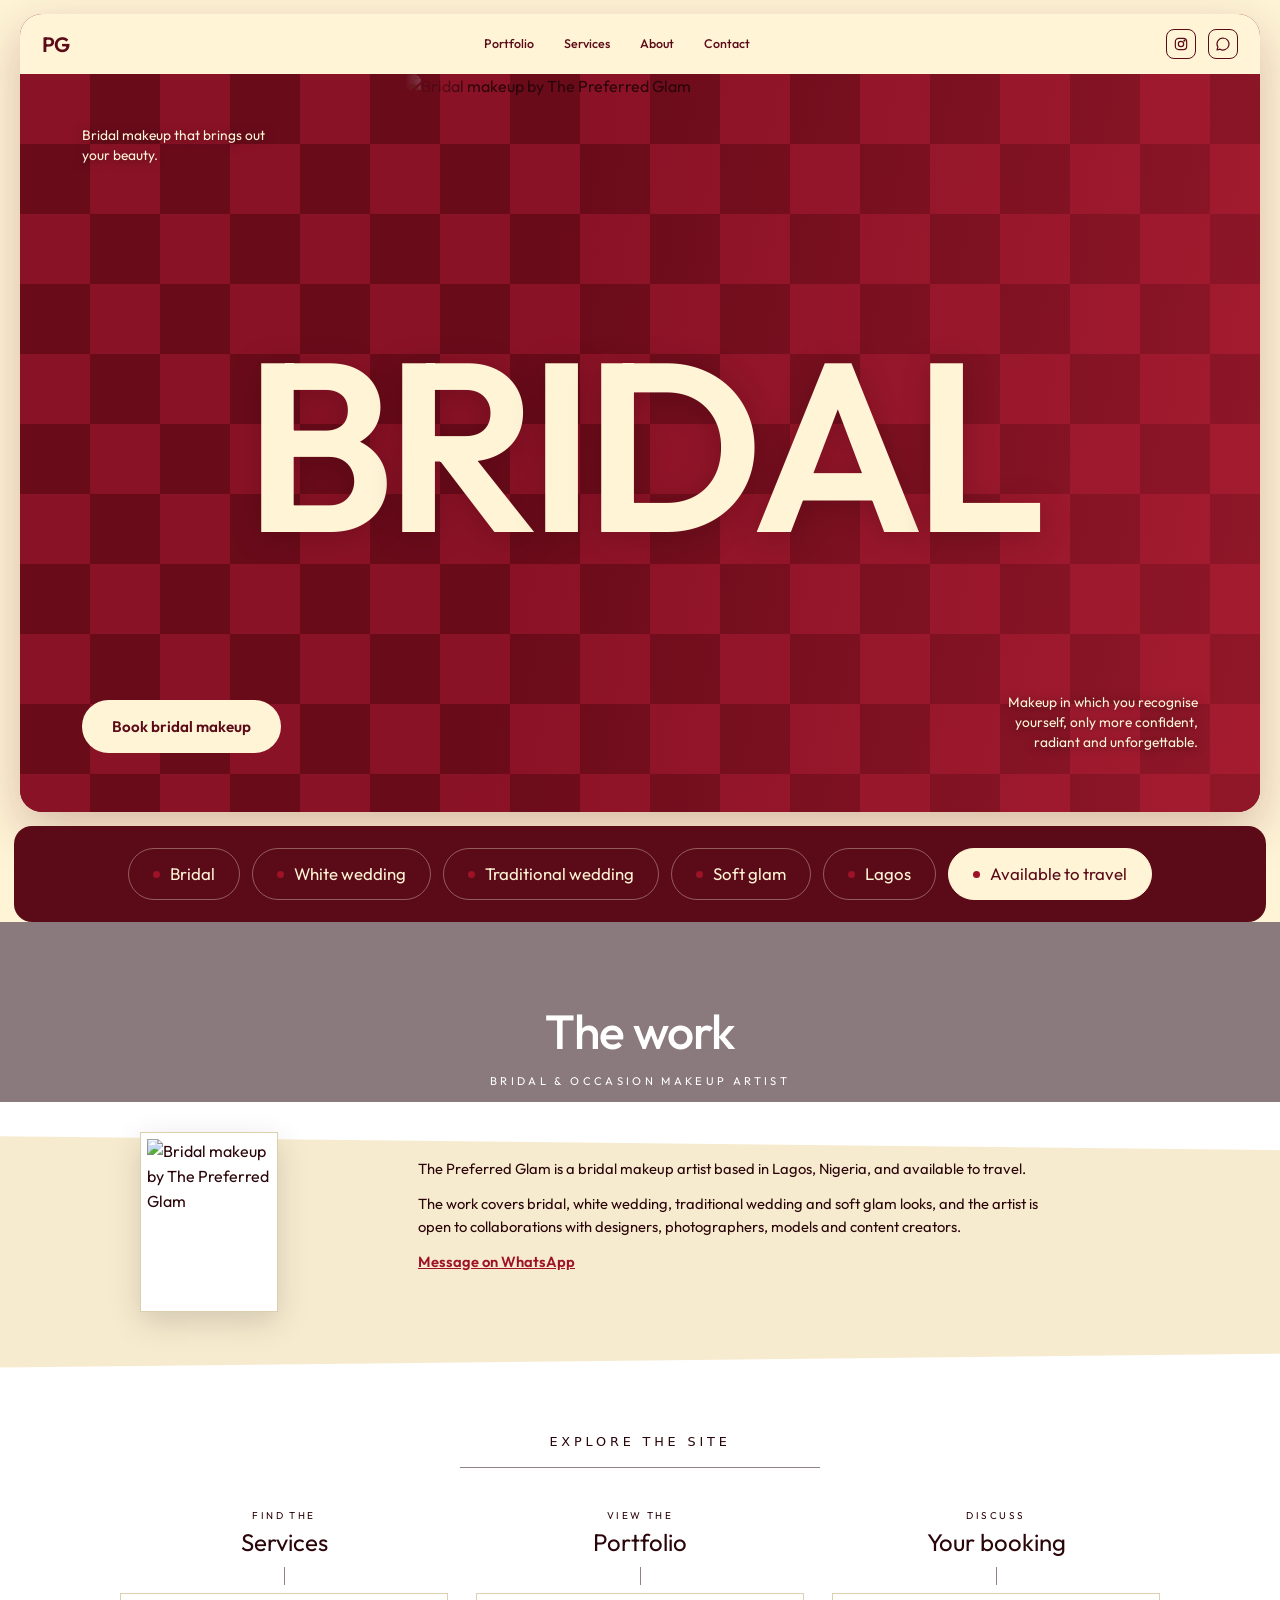
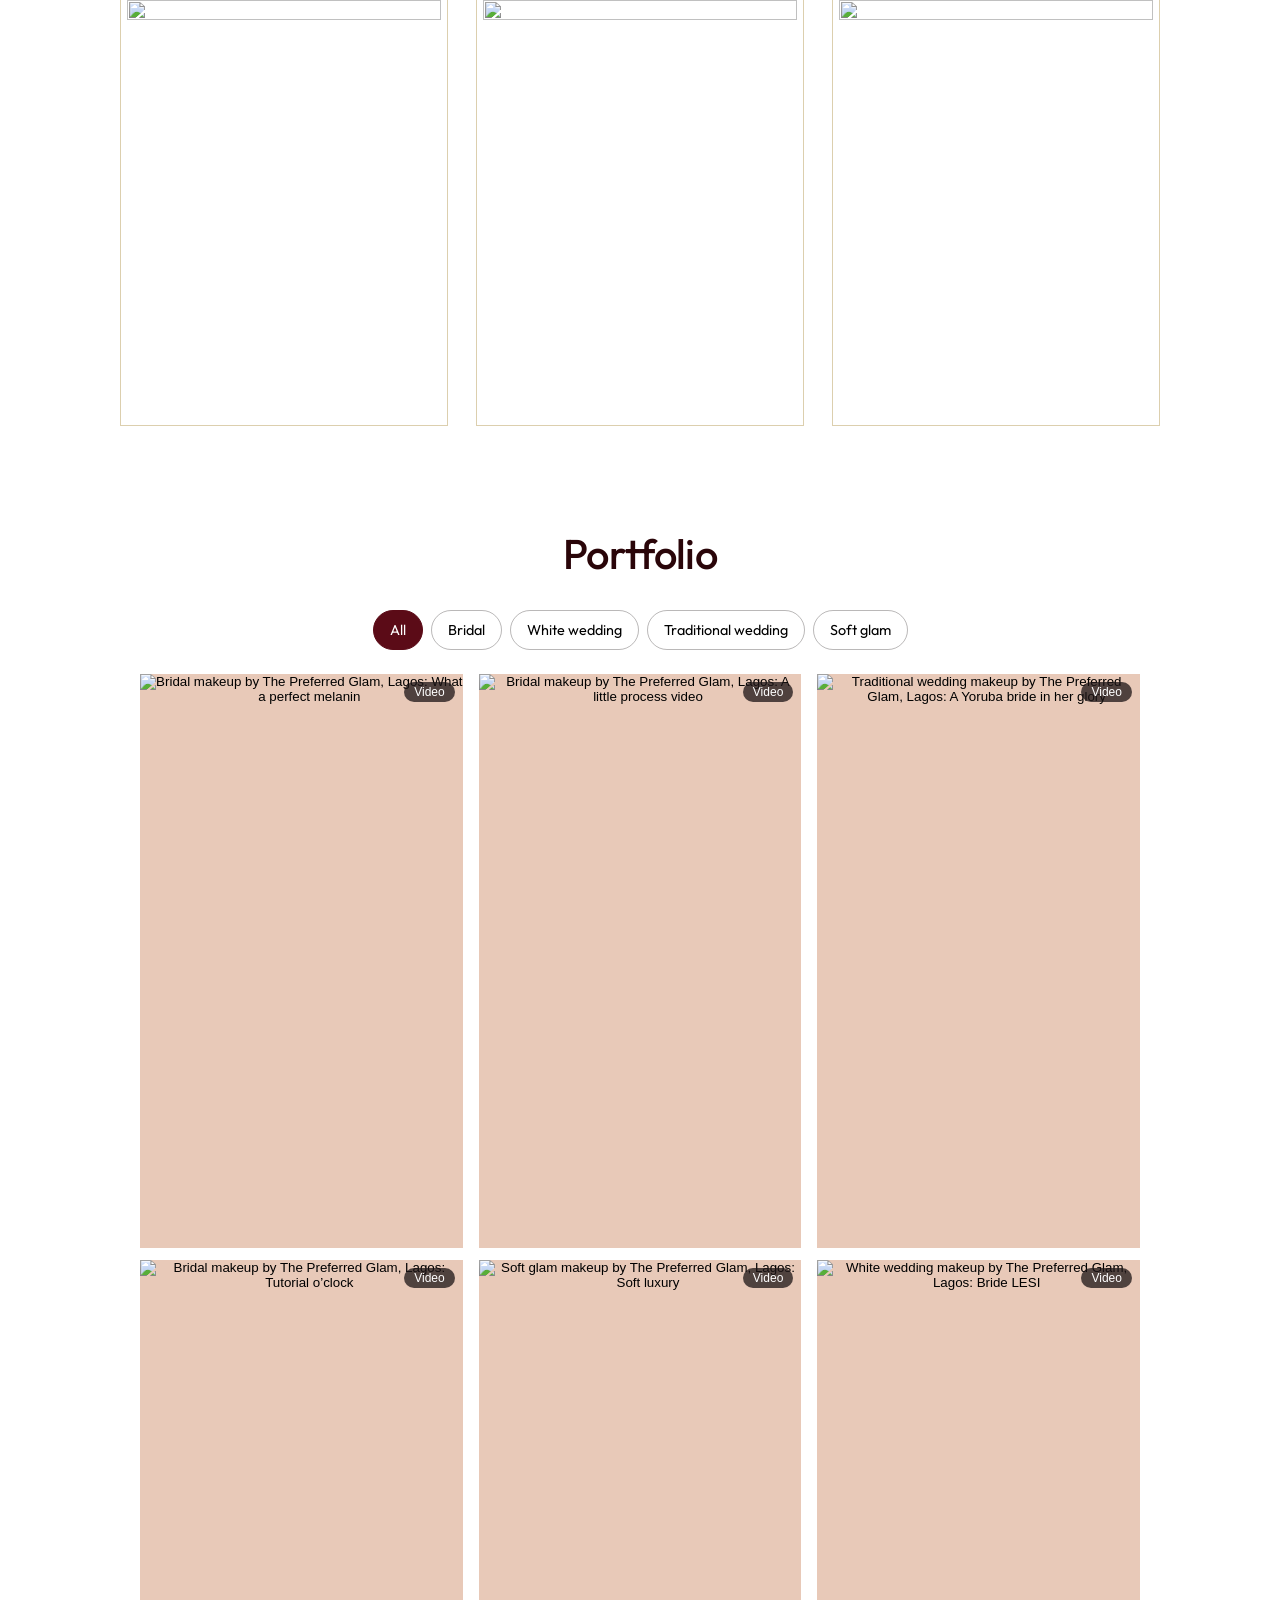
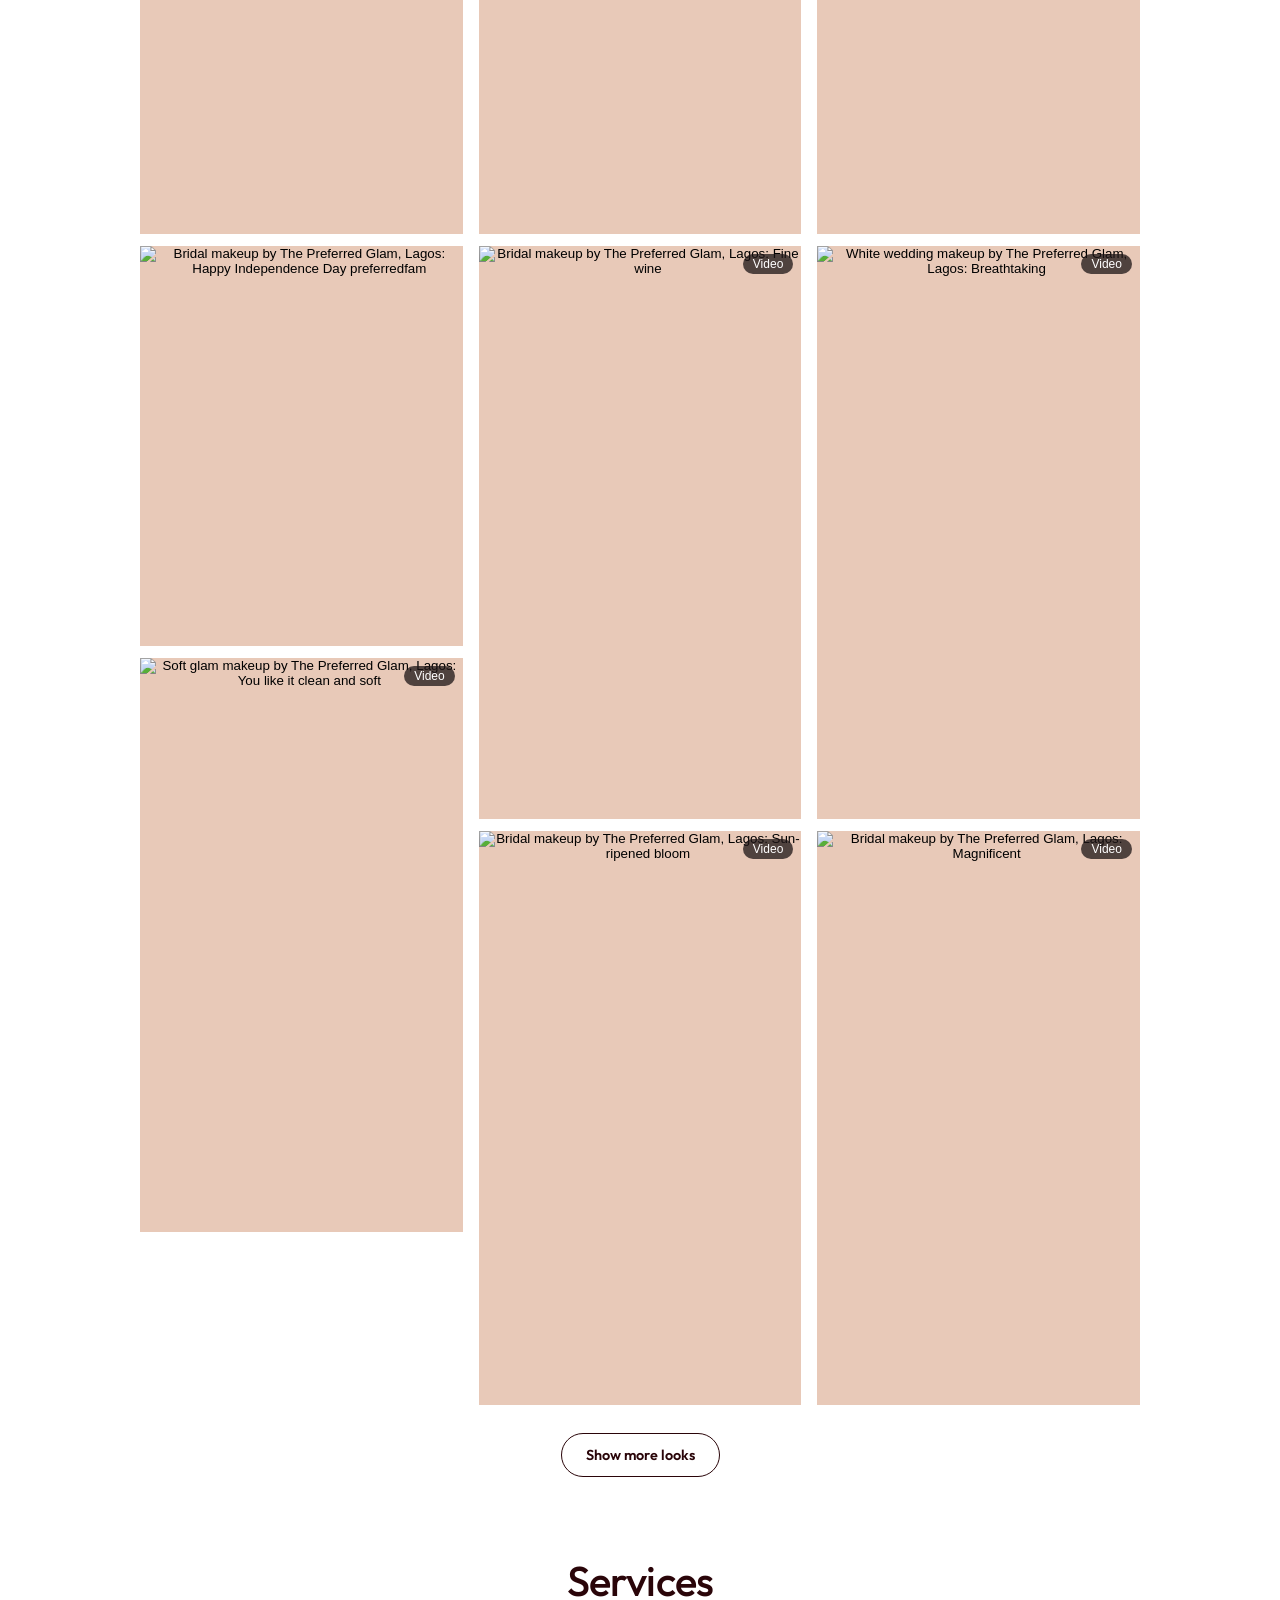
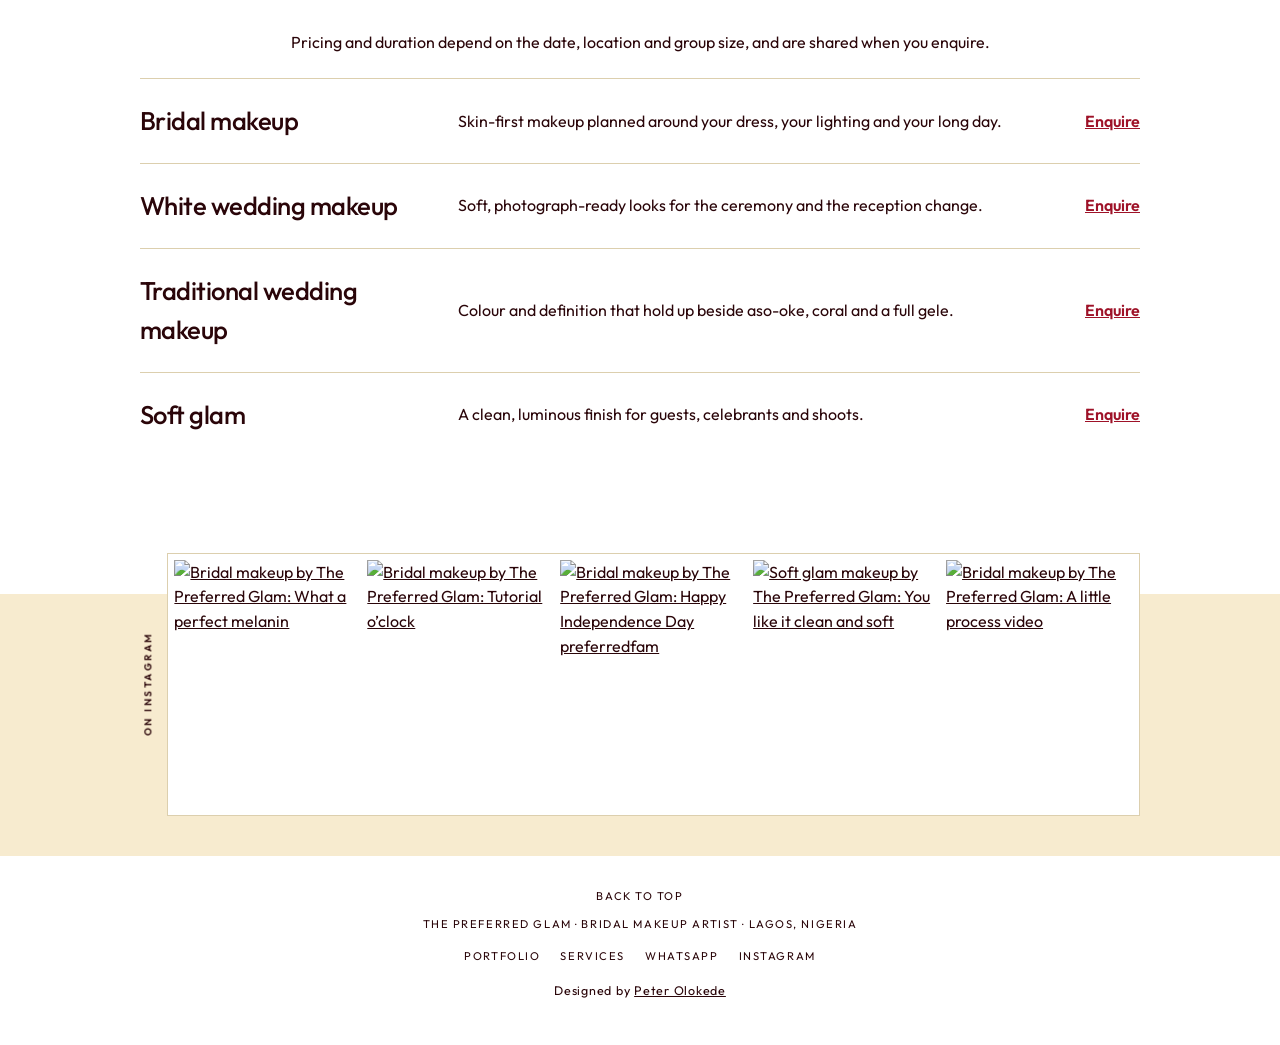
==== index.html @ 06ec3f8b "Create index.html" ====
<!doctype html>
<html lang="en"><head><meta charset="utf-8"><meta name="viewport" content="width=device-width,initial-scale=1">
<title>The Preferred Glam | Bridal makeup artist in Lagos</title>
<meta name="description" content="Bridal, white wedding, traditional and soft glam makeup by The Preferred Glam, Lagos. Available to travel.">
<link rel="preconnect" href="https://fonts.googleapis.com"><link rel="preconnect" href="https://fonts.gstatic.com" crossorigin><link href="https://fonts.googleapis.com/css2?family=Outfit:wght@400;500;600&display=swap" rel="stylesheet"><style>
:root{--pearl:#FFF4D6;--ink:#2a0509;--oxblood:#5B0B17;--crimson:#9E1228;--blush:#E8C9B8;--tint:#F7EBCF;--line:#dccfae;--font:"Outfit","Manrope",system-ui,-apple-system,"Segoe UI",sans-serif}
*{box-sizing:border-box}html{scroll-behavior:smooth}body{margin:0;background:#fff;color:var(--ink);font-family:var(--font);line-height:1.55}
.serif{font-family:var(--font)}h1,h2,h3{font-family:var(--font);font-weight:500;letter-spacing:-.02em;margin:0}
a{color:inherit}:focus-visible{outline:2px solid var(--crimson);outline-offset:3px}img{display:block;max-width:100%}
.wrap{max-width:1040px;margin:0 auto;padding:0 20px}
.btn{display:inline-block;background:var(--crimson);color:#fff;padding:12px 24px;border-radius:999px;font-weight:600;font-size:.9rem;text-decoration:none;border:0;cursor:pointer;font-family:inherit}.btn:hover{background:var(--oxblood)}.btn.ghost{background:none;color:var(--ink);border:1px solid currentColor}
.frame{display:block;border:1px solid var(--line);padding:6px;background:#fff}.frame img{width:100%;aspect-ratio:3/4;object-fit:cover}
/* 1 split landing over sliding colour bands */























/* 2 image band */
.imgband{height:240px;background:linear-gradient(rgba(42,11,18,.55),rgba(42,11,18,.55)),url("https://scontent-icn2-1.cdninstagram.com/v/t51.82787-15/776498127_18065835083726344_6477129902035740378_n.jpg?stp=dst-jpg_e15_tt6&_nc_cat=105&ig_cache_key=Mzk2NDE2MTAzMDUxMzU0ODYxODE4MDY1ODM1MDgwNzI2MzQ0.3-ccb7-5&ccb=7-5&_nc_sid=58cdad&efg=eyJ2ZW5jb2RlX3RhZyI6IkNMSVBTLnhwaWRzLjEyODQuc2RyLnZpZGVvX3VzZXJfc2VsZWN0ZWRfdGh1bWJuYWlsLkMzIn0%3D&_nc_ohc=foSfloqNRNIQ7kNvwFeDomP&_nc_oc=AdqQBrpuUErZ2fdLxsrALUwp7JrqGAYkey0lzMNx5iqmxwYMngPbZj0biwzDD8BcIrY&_nc_ad=z-m&_nc_cid=0&_nc_zt=23&_nc_ht=scontent-icn2-1.cdninstagram.com&_nc_gid=I-YgtepUu65FXvy3laA9ug&_nc_ss=7a20f&oh=00_AQRleATV1WAsgg3W0RACZTMRs5vdMpqOMfEqbHxUVkVDhQ&oe=6AF56373") center 22%/cover;display:grid;place-items:center;text-align:center;color:#fff}
.imgband h2{font-size:clamp(2rem,6vw,3rem)}.imgband p{margin:4px 0 0;letter-spacing:.3em;font-size:.7rem}
/* 3 about with overlapping portrait */
.about{position:relative;background:#fff;padding:0 0 56px}
.about::before{content:"";position:absolute;left:0;right:0;top:34px;bottom:0;background:var(--tint);clip-path:polygon(0 0,100% 6%,100% 94%,0 100%)}
.about-in{position:relative;display:grid;gap:24px;grid-template-columns:1fr;margin-top:-60px;align-items:center}
.about-in .frame{width:min(220px,60%);box-shadow:0 10px 30px rgba(0,0,0,.15)}
.about-in p{margin:0 0 12px;font-size:.92rem;max-width:62ch}
@media(min-width:720px){.about-in{grid-template-columns:230px 1fr;gap:48px;padding-top:30px}}
/* 4 explore */
.explore{padding:64px 0 24px;text-align:center}.explore h2{font-family:system-ui,sans-serif;letter-spacing:.3em;font-size:.8rem;font-weight:500}.explore h2::after{content:"";display:block;width:min(360px,70%);height:1px;background:var(--ink);margin:16px auto 0;opacity:.5}
.tri{list-style:none;margin:40px 0 0;padding:0;display:grid;gap:28px;grid-template-columns:1fr}@media(min-width:720px){.tri{grid-template-columns:repeat(3,1fr)}}
.tri a{text-decoration:none;display:block}.tri small{display:block;font-size:.62rem;letter-spacing:.25em}.tri .t{font-family:var(--font);font-size:1.5rem}.tri i{display:block;width:1px;height:18px;background:var(--ink);margin:6px auto 8px;opacity:.5}
/* gallery */
section[id]{scroll-margin-top:16px}
.sec-h{text-align:center;margin:72px 0 24px}.sec-h h2{font-size:clamp(1.8rem,5vw,2.6rem)}
.filters{display:flex;flex-wrap:wrap;gap:8px;justify-content:center;margin:0 0 24px}
.pill{border:1px solid rgba(28,20,22,.3);background:none;border-radius:999px;padding:8px 16px;font:inherit;font-size:.9rem;cursor:pointer}.pill[aria-pressed=true]{background:var(--oxblood);border-color:var(--oxblood);color:#fff}
.grid{list-style:none;margin:0;padding:0;columns:2;column-gap:12px}@media(min-width:760px){.grid{columns:3;column-gap:16px}}
.gcard{break-inside:avoid;margin-bottom:12px}.card{break-inside:avoid;margin-bottom:12px}.card[hidden]{display:none}
.card button{position:relative;display:block;width:100%;padding:0;border:0;overflow:hidden;background:var(--blush);cursor:pointer}.card img{width:100%;height:auto;transition:transform .5s}.card button:hover img{transform:scale(1.03)}
.tag{position:absolute;top:8px;right:8px;background:rgba(28,20,22,.75);color:#fff;font-size:.75rem;padding:3px 10px;border-radius:999px}
.more{text-align:center;margin:28px 0 0}.more[hidden]{display:none}
.svc{list-style:none;margin:0;padding:0;display:grid;gap:0}.svc li{border-top:1px solid var(--line);padding:22px 0;display:grid;gap:8px;grid-template-columns:1fr}@media(min-width:720px){.svc li{grid-template-columns:1fr 2fr auto;align-items:center}}
.svc h3{font-size:1.6rem}.svc p{margin:0}.link{font-weight:600;color:var(--crimson)}
/* instagram strip */
.igw{background:linear-gradient(#fff 0,#fff 20%,var(--tint) 20%);margin-top:72px;padding:24px 0 40px}
.ig{display:flex;align-items:stretch;gap:12px}.ig b{writing-mode:vertical-rl;transform:rotate(180deg);font-size:.62rem;letter-spacing:.25em;font-weight:600;align-self:center}
.igs{flex:1;display:grid;grid-template-columns:repeat(5,1fr);gap:6px;border:1px solid var(--line);padding:6px;background:#fff}.igs img{width:100%;aspect-ratio:3/4;object-fit:cover}
footer{background:#fff;text-align:center;padding:32px 20px;font-size:.7rem;letter-spacing:.14em}footer nav{display:flex;gap:20px;justify-content:center;flex-wrap:wrap;margin-top:14px}footer a{text-decoration:none}
dialog{border:0;border-radius:16px;padding:0;width:min(92vw,500px);max-height:92vh;background:#fff}dialog::backdrop{background:rgba(28,20,22,.82)}
dialog img{width:100%;max-height:62vh;object-fit:contain;background:var(--ink)}.info{padding:20px}.info h2{font-size:1.6rem}.info p{margin:4px 0 16px;opacity:.7;font-size:.9rem}.acts{display:flex;flex-wrap:wrap;gap:8px}
@media(prefers-reduced-motion:reduce){}

.chips{border-radius:18px;margin-top:14px;display:flex;flex-wrap:wrap;justify-content:center;gap:12px;background:var(--oxblood);padding:22px 16px}
.chip{position:relative;overflow:hidden;isolation:isolate;display:inline-flex;align-items:center;gap:10px;padding:12px 24px;border:1px solid rgba(255,244,214,.35);border-radius:999px;color:#FFF4D6;text-decoration:none;font-family:var(--font);font-size:1.05rem;cursor:pointer;
 opacity:0;transform:translateY(18px);animation:chipIn .7s cubic-bezier(.2,.7,.2,1) forwards;transition:transform .35s cubic-bezier(.2,.7,.2,1),box-shadow .35s,border-color .35s,color .35s}
.chip:nth-child(1){animation-delay:.1s}.chip:nth-child(2){animation-delay:.2s}.chip:nth-child(3){animation-delay:.3s}.chip:nth-child(4){animation-delay:.4s}.chip:nth-child(5){animation-delay:.5s}.chip:nth-child(6){animation-delay:.6s}
@keyframes chipIn{to{opacity:1;transform:none}}
.chip::before{content:"";position:absolute;inset:0;z-index:-1;background:linear-gradient(100deg,var(--crimson),#6B1226);transform:scaleX(0);transform-origin:left;transition:transform .45s cubic-bezier(.2,.7,.2,1)}
.chip::after{content:"";position:absolute;top:0;left:-60%;width:40%;height:100%;z-index:-1;background:linear-gradient(100deg,transparent,rgba(255,255,255,.35),transparent);transform:skewX(-20deg)}
.chip i{width:7px;height:7px;border-radius:50%;background:var(--crimson);transition:background .35s,transform .35s;animation:pulse 2.4s ease-in-out infinite}
@keyframes pulse{50%{box-shadow:0 0 0 6px rgba(168,25,47,0)}0%{box-shadow:0 0 0 0 rgba(168,25,47,.6)}}
.chip:hover,.chip:focus-visible{transform:translateY(-4px) scale(1.04);border-color:var(--crimson);box-shadow:0 10px 24px rgba(168,25,47,.45)}
.chip:hover::before,.chip:focus-visible::before{transform:scaleX(1)}
.chip:hover::after,.chip:focus-visible::after{left:130%;transition:left .7s ease}
.chip:hover i,.chip:focus-visible i{background:#fff;transform:scale(1.5);animation:none}
.chip:active{transform:translateY(-1px) scale(.96)}
.chip.solid{background:#FFF4D6;color:var(--oxblood);border-color:#FFF4D6}.chip.solid::before{background:var(--blush)}.chip.solid:hover{color:var(--ink)}
@media(prefers-reduced-motion:reduce){.chip{animation:none;opacity:1;transform:none}.chip i{animation:none}.chip::after{display:none}}

.vh{padding:14px 14px 0;background:var(--pearl)}
.win{max-width:1240px;margin:0 auto;border-radius:22px;overflow:hidden;background:#7a0f20;box-shadow:0 18px 50px rgba(91,11,23,.25)}
.vnav{display:flex;align-items:center;justify-content:space-between;gap:16px;background:var(--pearl);color:var(--oxblood);padding:14px 22px}
.logo{font-weight:600;font-size:1.3rem;letter-spacing:-.05em;text-decoration:none}
.vnav ul{display:none;list-style:none;margin:0;padding:0;gap:30px;font-size:.78rem;font-weight:500}.vnav ul a{text-decoration:none;position:relative}
.vnav ul a::after{content:"";position:absolute;left:0;right:0;bottom:-3px;height:1.5px;background:currentColor;transform:scaleX(0);transform-origin:left;transition:transform .3s}.vnav ul a:hover::after{transform:scaleX(1)}
@media(min-width:600px){.vnav ul{display:flex}}
.soc{display:flex;gap:12px}.soc a{display:grid;place-items:center;width:30px;height:30px;border:1.5px solid currentColor;border-radius:8px;transition:background .25s,color .25s}.soc a:hover{background:var(--oxblood);color:var(--pearl)}.soc svg{width:16px;height:16px}
.stage{position:relative;min-height:clamp(520px,82vh,760px);overflow:hidden;display:grid;place-items:center;isolation:isolate}
.checker{position:absolute;inset:0;z-index:-3;background-image:conic-gradient(#6a0b1a 25%,#8a1226 0 50%,#6a0b1a 0 75%,#8a1226 0);background-size:140px 140px;animation:chk 12s linear infinite}
.sheen{position:absolute;inset:0;z-index:-2;background:linear-gradient(100deg,transparent 20%,rgba(214,45,66,.38) 50%,transparent 80%);background-size:220% 100%;animation:sheen 9s ease-in-out infinite alternate}
@keyframes chk{to{background-position:140px 0}}@keyframes sheen{to{background-position:100% 0}}
.face{position:absolute;left:50%;top:0;height:100%;width:min(78vw,470px);transform:translateX(-50%);object-fit:cover;object-position:50% 12%;z-index:-1;-webkit-mask-image:linear-gradient(90deg,transparent,#000 16%,#000 84%,transparent);mask-image:linear-gradient(90deg,transparent,#000 16%,#000 84%,transparent)}
.giant{margin:0;display:flex;font-weight:600;font-size:clamp(3.4rem,19vw,15rem);line-height:.9;letter-spacing:-.045em;color:var(--pearl);text-shadow:0 4px 30px rgba(42,5,9,.25)}
.giant span{display:inline-block;opacity:0;transform:translateY(60px);animation:rise 1s cubic-bezier(.2,.7,.2,1) forwards}
.giant span:nth-child(2){animation-delay:.08s}.giant span:nth-child(3){animation-delay:.16s}.giant span:nth-child(4){animation-delay:.24s}.giant span:nth-child(5){animation-delay:.32s}.giant span:nth-child(6){animation-delay:.4s}
@keyframes rise{to{opacity:1;transform:none}}
.note{position:absolute;z-index:3;margin:0;color:var(--pearl);font-size:clamp(.68rem,1.9vw,.86rem);line-height:1.45;max-width:190px;text-shadow:0 1px 10px rgba(42,5,9,.6)}
.note.l{top:7%;left:5%}.note.r{bottom:8%;right:5%;text-align:right;max-width:210px}
.pillcta{position:absolute;left:5%;bottom:8%;z-index:3;background:var(--pearl);color:var(--oxblood);font-weight:600;font-size:clamp(.78rem,2vw,.95rem);padding:15px 30px;border-radius:999px;text-decoration:none;transition:transform .3s cubic-bezier(.2,.7,.2,1),box-shadow .3s,background .3s}
.pillcta:hover{transform:translateY(-4px) scale(1.04);background:#fff;box-shadow:0 12px 28px rgba(0,0,0,.35)}.pillcta:active{transform:scale(.96)}
@media(max-width:520px){.note.r{display:none}.pillcta{left:50%;transform:translateX(-50%)}.pillcta:hover{transform:translateX(-50%) translateY(-3px)}}
footer .credit{margin-top:16px;letter-spacing:.06em;text-transform:none;font-size:.78rem}footer .credit a{text-decoration:underline}
@media(prefers-reduced-motion:reduce){.checker,.sheen,.giant span{animation:none!important}.giant span{opacity:1;transform:none}}
</style></head><body>
<header class="vh"><div class="win"><nav class="vnav" aria-label="Main"><a class="logo" href="#" aria-label="The Preferred Glam">PG</a>
<ul><li><a href="#portfolio">Portfolio</a></li><li><a href="#services">Services</a></li><li><a href="#about">About</a></li><li><a href="https://wa.me/2348142095677?text=Hello%2C%20I%20would%20like%20to%20enquire%20about%20makeup.">Contact</a></li></ul>
<div class="soc"><a href="https://www.instagram.com/thepreferredglam/" rel="noopener" aria-label="Instagram"><svg viewBox="0 0 24 24" fill="none" stroke="currentColor" stroke-width="1.8"><rect x="3.5" y="3.5" width="17" height="17" rx="5"/><circle cx="12" cy="12" r="4"/><circle cx="17.2" cy="6.8" r=".8" fill="currentColor"/></svg></a><a href="https://wa.me/2348142095677?text=Hello" rel="noopener" aria-label="WhatsApp"><svg viewBox="0 0 24 24" fill="none" stroke="currentColor" stroke-width="1.8" stroke-linejoin="round"><path d="M12 3a9 9 0 0 0-7.7 13.6L3 21l4.5-1.2A9 9 0 1 0 12 3z"/></svg></a></div></nav>
<div class="stage"><div class="checker" aria-hidden="true"></div><div class="sheen" aria-hidden="true"></div>
<img class="face" src="https://scontent-icn2-1.cdninstagram.com/v/t51.82787-15/776498127_18065835083726344_6477129902035740378_n.jpg?stp=dst-jpg_e15_tt6&amp;_nc_cat=105&amp;ig_cache_key=Mzk2NDE2MTAzMDUxMzU0ODYxODE4MDY1ODM1MDgwNzI2MzQ0.3-ccb7-5&amp;ccb=7-5&amp;_nc_sid=58cdad&amp;efg=eyJ2ZW5jb2RlX3RhZyI6IkNMSVBTLnhwaWRzLjEyODQuc2RyLnZpZGVvX3VzZXJfc2VsZWN0ZWRfdGh1bWJuYWlsLkMzIn0%3D&amp;_nc_ohc=foSfloqNRNIQ7kNvwFeDomP&amp;_nc_oc=AdqQBrpuUErZ2fdLxsrALUwp7JrqGAYkey0lzMNx5iqmxwYMngPbZj0biwzDD8BcIrY&amp;_nc_ad=z-m&amp;_nc_cid=0&amp;_nc_zt=23&amp;_nc_ht=scontent-icn2-1.cdninstagram.com&amp;_nc_gid=I-YgtepUu65FXvy3laA9ug&amp;_nc_ss=7a20f&amp;oh=00_AQRleATV1WAsgg3W0RACZTMRs5vdMpqOMfEqbHxUVkVDhQ&amp;oe=6AF56373" alt="Bridal makeup by The Preferred Glam" referrerpolicy="no-referrer">
<h1 class="giant" aria-label="Bridal makeup artist in Lagos"><span>B</span><span>R</span><span>I</span><span>D</span><span>A</span><span>L</span></h1>
<p class="note l">Bridal makeup that brings out your beauty.</p>
<p class="note r">Makeup in which you recognise yourself, only more confident, radiant and unforgettable.</p>
<a class="pillcta" href="https://wa.me/2348142095677?text=Hello%2C%20I%20would%20like%20to%20book%20bridal%20makeup.">Book bridal makeup</a></div></div><nav class="chips" aria-label="Browse by style"><a class="chip" href="#portfolio" data-go="Bridal"><i></i>Bridal</a><a class="chip" href="#portfolio" data-go="White wedding"><i></i>White wedding</a><a class="chip" href="#portfolio" data-go="Traditional wedding"><i></i>Traditional wedding</a><a class="chip" href="#portfolio" data-go="Soft glam"><i></i>Soft glam</a><a class="chip" href="#about"><i></i>Lagos</a><a class="chip solid" href="https://wa.me/2348142095677?text=Hello%2C%20I%20would%20like%20to%20ask%20about%20travel%20for%20my%20makeup."><i></i>Available to travel</a></nav></header>
<div class="imgband" role="img" aria-label="Bridal makeup by The Preferred Glam"><div><h2>The work</h2><p>BRIDAL &amp; OCCASION MAKEUP ARTIST</p></div></div>
<section class="about" id="about"><div class="wrap about-in"><span class="frame"><img src="https://scontent-mad1-1.cdninstagram.com/v/t51.82787-15/750521928_18061631621726344_4409983950343350916_n.jpg?stp=dst-jpg_e15_tt6&amp;_nc_cat=106&amp;ig_cache_key=Mzk0MzkxNzA1MTYzMzQ0ODE5ODE4MDYxNjMxNjE4NzI2MzQ0.3-ccb7-5&amp;ccb=7-5&amp;_nc_sid=58cdad&amp;efg=eyJ2ZW5jb2RlX3RhZyI6IkNMSVBTLnhwaWRzLjcyMC5zZHIudmlkZW9fZGVmYXVsdF9jb3Zlcl9mcmFtZS5DMyJ9&amp;_nc_ohc=_vqldoMsz3sQ7kNvwFWypY4&amp;_nc_oc=AdoRPU1we6dh_2bohi1qxTbbt_fJMoaPW6kkgKkeVn25WQrQtn2YxL2o4nV62anrozQ&amp;_nc_ad=z-m&amp;_nc_cid=0&amp;_nc_zt=23&amp;_nc_ht=scontent-mad1-1.cdninstagram.com&amp;_nc_gid=gxy7zUvLfkmj1K3DzB45Lw&amp;_nc_ss=7a20f&amp;oh=00_AQQLnQmeWT8Dda-6cNXXQS_b9u0kwKW56WfwDcUq2fNkaA&amp;oe=6AF57412" alt="Bridal makeup by The Preferred Glam" referrerpolicy="no-referrer"></span>
<div><p>The Preferred Glam is a bridal makeup artist based in Lagos, Nigeria, and available to travel.</p><p>The work covers bridal, white wedding, traditional wedding and soft glam looks, and the artist is open to collaborations with designers, photographers, models and content creators.</p><p><a class="link" href="https://wa.me/2348142095677?text=Hello%2C%20I%20would%20like%20to%20enquire%20about%20makeup.">Message on WhatsApp</a></p></div></div></section>
<section class="explore wrap"><h2>EXPLORE THE SITE</h2><ul class="tri">
<li><a href="#services"><small>FIND THE</small><span class="t">Services</span><i></i><span class="frame"><img src="https://scontent-mel1-1.cdninstagram.com/v/t51.82787-15/783685908_18067728263726344_973277580778718886_n.jpg?stp=dst-jpg_e15_tt6&amp;_nc_cat=103&amp;_nc_map=urlgen_bucketless&amp;ig_cache_key=Mzk3MDY1MjUzMzE1NDk3NTIzMzE4MDY3NzI4MjYwNzI2MzQ0.3-ccb7-5&amp;ccb=7-5&amp;_nc_sid=58cdad&amp;efg=eyJ2ZW5jb2RlX3RhZyI6IkNMSVBTLnhwaWRzLjcyMC5zZHIudmlkZW9fdXNlcl91cGxvYWRlZF90aHVtYm5haWwuQzMifQ%3D%3D&amp;_nc_ohc=X5cE-8J3PdgQ7kNvwHojLSV&amp;_nc_oc=AdpsqQChHUrFe6UlPRn1XZwBy6wMJ64ho2Is62HQ8xSiiCG_424Gno7j2FNAgmisIMM&amp;_nc_ad=z-m&amp;_nc_cid=0&amp;_nc_zt=23&amp;_nc_ht=scontent-mel1-1.cdninstagram.com&amp;_nc_gid=oD3zJ3wkT6IihfT9JJ0TUw&amp;_nc_ss=7a20f&amp;oh=00_AQRHdnMYXzP_6IcwquhqvlJ5vcezNQekRMUYtnMs9F1Glw&amp;oe=6AF57275" alt="" referrerpolicy="no-referrer"></span></a></li>
<li><a href="#portfolio"><small>VIEW THE</small><span class="t">Portfolio</span><i></i><span class="frame"><img src="https://scontent-icn2-1.cdninstagram.com/v/t51.82787-15/776498127_18065835083726344_6477129902035740378_n.jpg?stp=dst-jpg_e15_tt6&amp;_nc_cat=105&amp;ig_cache_key=Mzk2NDE2MTAzMDUxMzU0ODYxODE4MDY1ODM1MDgwNzI2MzQ0.3-ccb7-5&amp;ccb=7-5&amp;_nc_sid=58cdad&amp;efg=eyJ2ZW5jb2RlX3RhZyI6IkNMSVBTLnhwaWRzLjEyODQuc2RyLnZpZGVvX3VzZXJfc2VsZWN0ZWRfdGh1bWJuYWlsLkMzIn0%3D&amp;_nc_ohc=foSfloqNRNIQ7kNvwFeDomP&amp;_nc_oc=AdqQBrpuUErZ2fdLxsrALUwp7JrqGAYkey0lzMNx5iqmxwYMngPbZj0biwzDD8BcIrY&amp;_nc_ad=z-m&amp;_nc_cid=0&amp;_nc_zt=23&amp;_nc_ht=scontent-icn2-1.cdninstagram.com&amp;_nc_gid=I-YgtepUu65FXvy3laA9ug&amp;_nc_ss=7a20f&amp;oh=00_AQRleATV1WAsgg3W0RACZTMRs5vdMpqOMfEqbHxUVkVDhQ&amp;oe=6AF56373" alt="" referrerpolicy="no-referrer"></span></a></li>
<li><a href="https://wa.me/2348142095677?text=Hello%2C%20I%20would%20like%20to%20book."><small>DISCUSS</small><span class="t">Your booking</span><i></i><span class="frame"><img src="https://scontent-ams2-1.cdninstagram.com/v/t51.71878-15/746369139_1710312503517421_6410375456319235560_n.jpg?stp=dst-jpg_e15_tt6&amp;_nc_cat=101&amp;ig_cache_key=Mzk0MTY2Njg3NTUxODczMDI2MTExOTAwMTMxMjY2MTU1MTg%3D.3-ccb7-5&amp;ccb=7-5&amp;_nc_sid=58cdad&amp;efg=eyJ2ZW5jb2RlX3RhZyI6IkNMSVBTLnhwaWRzLjY0MC5zZHIudmlkZW9fbmZyYW1lX2NvdmVyX2ZyYW1lLkMzIn0%3D&amp;_nc_ohc=hg4wYz_mpc8Q7kNvwH3JZE5&amp;_nc_oc=Ado7KZN-wIEn0paUac91_3HsUimizXNR3I7B_wQEt9_w1xXSVCfENM63Et5rQUMjmCA&amp;_nc_ad=z-m&amp;_nc_cid=0&amp;_nc_zt=23&amp;_nc_ht=scontent-ams2-1.cdninstagram.com&amp;_nc_gid=JYSwYhM7yE7h41bjI5R6Ow&amp;_nc_ss=7a20f&amp;oh=00_AQQwL3Bkv30fnCIoRzSTlHy0Y2ZiMuaWQ20FEhTsyZuqkw&amp;oe=6AF55D2D" alt="" referrerpolicy="no-referrer"></span></a></li></ul></section>
<section id="portfolio" class="wrap"><div class="sec-h"><h2>Portfolio</h2></div>
<div class="filters" role="group" aria-label="Filter by category"><button type="button" class="pill" data-filter="All" aria-pressed="true">All</button><button type="button" class="pill" data-filter="Bridal" aria-pressed="false">Bridal</button><button type="button" class="pill" data-filter="White wedding" aria-pressed="false">White wedding</button><button type="button" class="pill" data-filter="Traditional wedding" aria-pressed="false">Traditional wedding</button><button type="button" class="pill" data-filter="Soft glam" aria-pressed="false">Soft glam</button></div>
<ul class="grid" id="grid"><li class="card" data-cat="Bridal"><button type="button" data-ig="https://www.instagram.com/p/DeY053VtkzM/" data-title="What a perfect melanin" data-cat-label="Bridal" data-video="1" data-src="https://scontent-fra3-1.cdninstagram.com/v/t51.82787-15/847665527_18074100548726344_5183130609795992705_n.jpg?stp=dst-jpg_e15_tt6&amp;_nc_cat=106&amp;ig_cache_key=NDAwNjE4NDU0MzM5NDg3NjYyMDE4MDc0MTAwNTQ1NzI2MzQ0.3-ccb7-5&amp;ccb=7-5&amp;_nc_sid=58cdad&amp;efg=eyJ2ZW5jb2RlX3RhZyI6IkNMSVBTLnhwaWRzLjcyMC5zZHIudmlkZW9fdXNlcl9zZWxlY3RlZF90aHVtYm5haWwuQzMifQ%3D%3D&amp;_nc_ohc=EqXkiBYfNB4Q7kNvwEBzN5K&amp;_nc_oc=AdpwNpjoR_tVadwdyhPaMmCum3omd3BI9Wyf-kpWlGJnrYDFSaqQILMuyN0rmgO5Ygt7J4i2tThtxrFFEV4A86zt&amp;_nc_ad=z-m&amp;_nc_cid=0&amp;_nc_zt=23&amp;_nc_ht=scontent-fra3-1.cdninstagram.com&amp;_nc_gid=bOA5Ka-nfA22AUoHbxf21Q&amp;_nc_ss=7a20f&amp;oh=00_AQQl_O68YpTwLqtLTkDbbZbRURlQcfTl1ks9VDYsZmU4xQ&amp;oe=6AF5698F"><img src="https://scontent-fra3-1.cdninstagram.com/v/t51.82787-15/847665527_18074100548726344_5183130609795992705_n.jpg?stp=dst-jpg_e15_tt6&amp;_nc_cat=106&amp;ig_cache_key=NDAwNjE4NDU0MzM5NDg3NjYyMDE4MDc0MTAwNTQ1NzI2MzQ0.3-ccb7-5&amp;ccb=7-5&amp;_nc_sid=58cdad&amp;efg=eyJ2ZW5jb2RlX3RhZyI6IkNMSVBTLnhwaWRzLjcyMC5zZHIudmlkZW9fdXNlcl9zZWxlY3RlZF90aHVtYm5haWwuQzMifQ%3D%3D&amp;_nc_ohc=EqXkiBYfNB4Q7kNvwEBzN5K&amp;_nc_oc=AdpwNpjoR_tVadwdyhPaMmCum3omd3BI9Wyf-kpWlGJnrYDFSaqQILMuyN0rmgO5Ygt7J4i2tThtxrFFEV4A86zt&amp;_nc_ad=z-m&amp;_nc_cid=0&amp;_nc_zt=23&amp;_nc_ht=scontent-fra3-1.cdninstagram.com&amp;_nc_gid=bOA5Ka-nfA22AUoHbxf21Q&amp;_nc_ss=7a20f&amp;oh=00_AQQl_O68YpTwLqtLTkDbbZbRURlQcfTl1ks9VDYsZmU4xQ&amp;oe=6AF5698F" alt="Bridal makeup by The Preferred Glam, Lagos: What a perfect melanin" width="720" height="1280" loading="lazy" referrerpolicy="no-referrer"><span class="tag">Video</span></button></li><li class="card" data-cat="Bridal"><button type="button" data-ig="https://www.instagram.com/p/Dd_KsW-tYuQ/" data-title="Tutorial o’clock" data-cat-label="Bridal" data-video="1" data-src="https://scontent-mxp1-1.cdninstagram.com/v/t51.82787-15/831674026_18072673130726344_4946575986134852570_n.jpg?stp=dst-jpg_e15_tt6&amp;_nc_cat=107&amp;ig_cache_key=Mzk5ODk2MjAyMjkyNDc4MjQ4MDE4MDcyNjczMTI3NzI2MzQ0.3-ccb7-5&amp;ccb=7-5&amp;_nc_sid=58cdad&amp;efg=eyJ2ZW5jb2RlX3RhZyI6IkNMSVBTLnhwaWRzLjcyMC5zZHIudmlkZW9fdXNlcl91cGxvYWRlZF90aHVtYm5haWwuQzMifQ%3D%3D&amp;_nc_ohc=G5NSOW1h0IwQ7kNvwHO_Fkq&amp;_nc_oc=Ado2FFr3FzWtF8jLjP-A2xcJD3MYkYV0GKbJC_bsJPctzR4vFCa-GD0YS-LymhgsWi0&amp;_nc_ad=z-m&amp;_nc_cid=0&amp;_nc_zt=23&amp;_nc_ht=scontent-mxp1-1.cdninstagram.com&amp;_nc_gid=2hAptzSZh-oGuYYt75cv0A&amp;_nc_ss=7a20f&amp;oh=00_AQRwlp1aNfijd--Tcztz5IdsyEhgaLd2n98dPJQ_PoPKrw&amp;oe=6AF57DD9"><img src="https://scontent-mxp1-1.cdninstagram.com/v/t51.82787-15/831674026_18072673130726344_4946575986134852570_n.jpg?stp=dst-jpg_e15_tt6&amp;_nc_cat=107&amp;ig_cache_key=Mzk5ODk2MjAyMjkyNDc4MjQ4MDE4MDcyNjczMTI3NzI2MzQ0.3-ccb7-5&amp;ccb=7-5&amp;_nc_sid=58cdad&amp;efg=eyJ2ZW5jb2RlX3RhZyI6IkNMSVBTLnhwaWRzLjcyMC5zZHIudmlkZW9fdXNlcl91cGxvYWRlZF90aHVtYm5haWwuQzMifQ%3D%3D&amp;_nc_ohc=G5NSOW1h0IwQ7kNvwHO_Fkq&amp;_nc_oc=Ado2FFr3FzWtF8jLjP-A2xcJD3MYkYV0GKbJC_bsJPctzR4vFCa-GD0YS-LymhgsWi0&amp;_nc_ad=z-m&amp;_nc_cid=0&amp;_nc_zt=23&amp;_nc_ht=scontent-mxp1-1.cdninstagram.com&amp;_nc_gid=2hAptzSZh-oGuYYt75cv0A&amp;_nc_ss=7a20f&amp;oh=00_AQRwlp1aNfijd--Tcztz5IdsyEhgaLd2n98dPJQ_PoPKrw&amp;oe=6AF57DD9" alt="Bridal makeup by The Preferred Glam, Lagos: Tutorial o’clock" width="720" height="1280" loading="lazy" referrerpolicy="no-referrer"><span class="tag">Video</span></button></li><li class="card" data-cat="Bridal"><button type="button" data-ig="https://www.instagram.com/p/Dd8qnxAjQ7H/" data-title="Happy Independence Day preferredfam" data-cat-label="Bridal" data-video="0" data-src="https://scontent-mad2-1.cdninstagram.com/v/t51.82787-15/828451238_18072525971726344_3137764249379804030_n.jpg?stp=dst-jpg_e35_tt6&amp;_nc_cat=109&amp;ig_cache_key=Mzk5ODI1MTM1MzgxMjMzMTU1OQ%3D%3D.3-ccb7-5&amp;ccb=7-5&amp;_nc_sid=58cdad&amp;efg=eyJ2ZW5jb2RlX3RhZyI6IkNBUk9VU0VMX0lURU0ueHBpZHMuMjg3Mi5zZHIucmVndWxhcl9waG90by5DMyJ9&amp;_nc_ohc=YhERa4nCO3UQ7kNvwFAlFsl&amp;_nc_oc=AdrnFAwpFvRQOK-qBneHV8RyVUxFovKRLu2kpQvSL8ln5OT8RPlWRwvBYW5zaq9wlQ8&amp;_nc_ad=z-m&amp;_nc_cid=0&amp;_nc_zt=23&amp;_nc_ht=scontent-mad2-1.cdninstagram.com&amp;_nc_gid=E7BsM8jkijEYYBfOKdhviQ&amp;_nc_ss=7a20f&amp;oh=00_AQShYH9SPL_7U1JZbpK4Nnhnail9yuNIoqdek5wENEETbg&amp;oe=6AF560A9"><img src="https://scontent-mad2-1.cdninstagram.com/v/t51.82787-15/828451238_18072525971726344_3137764249379804030_n.jpg?stp=dst-jpg_e35_tt6&amp;_nc_cat=109&amp;ig_cache_key=Mzk5ODI1MTM1MzgxMjMzMTU1OQ%3D%3D.3-ccb7-5&amp;ccb=7-5&amp;_nc_sid=58cdad&amp;efg=eyJ2ZW5jb2RlX3RhZyI6IkNBUk9VU0VMX0lURU0ueHBpZHMuMjg3Mi5zZHIucmVndWxhcl9waG90by5DMyJ9&amp;_nc_ohc=YhERa4nCO3UQ7kNvwFAlFsl&amp;_nc_oc=AdrnFAwpFvRQOK-qBneHV8RyVUxFovKRLu2kpQvSL8ln5OT8RPlWRwvBYW5zaq9wlQ8&amp;_nc_ad=z-m&amp;_nc_cid=0&amp;_nc_zt=23&amp;_nc_ht=scontent-mad2-1.cdninstagram.com&amp;_nc_gid=E7BsM8jkijEYYBfOKdhviQ&amp;_nc_ss=7a20f&amp;oh=00_AQShYH9SPL_7U1JZbpK4Nnhnail9yuNIoqdek5wENEETbg&amp;oe=6AF560A9" alt="Bridal makeup by The Preferred Glam, Lagos: Happy Independence Day preferredfam" width="2872" height="3563" loading="lazy" referrerpolicy="no-referrer"></button></li><li class="card" data-cat="Soft glam"><button type="button" data-ig="https://www.instagram.com/p/Dd0wZU2NpPn/" data-title="You like it clean and soft" data-cat-label="Soft glam" data-video="1" data-src="https://scontent-nrt6-1.cdninstagram.com/v/t51.82787-15/825325587_18072109268726344_6938656130210056499_n.jpg?stp=dst-jpg_e15_tt6&amp;_nc_cat=106&amp;ig_cache_key=Mzk5NjAzMTYxNTk4ODMwNjkxOTE4MDcyMTA5MjY1NzI2MzQ0.3-ccb7-5&amp;ccb=7-5&amp;_nc_sid=58cdad&amp;efg=eyJ2ZW5jb2RlX3RhZyI6IkNMSVBTLnhwaWRzLjcyMC5zZHIudmlkZW9fdXNlcl9zZWxlY3RlZF90aHVtYm5haWwuQzMifQ%3D%3D&amp;_nc_ohc=Nc40VcFaGvYQ7kNvwGDc6W4&amp;_nc_oc=AdoJeZrI0JzK4dEkby1lOopOreBVrr4eeP85cXMbK1taXhKDFZLyUjjXUi4TyIe4cJkdIFaj3Opfj6J41F2ICoE5&amp;_nc_ad=z-m&amp;_nc_cid=0&amp;_nc_zt=23&amp;_nc_ht=scontent-nrt6-1.cdninstagram.com&amp;_nc_gid=QHKZaNqvkswVQPLQl0nKEw&amp;_nc_ss=7a20f&amp;oh=00_AQRI1iT_vi8NV-oztyOMmO5OmMj2L_LJn0f49DXF-ybQ0w&amp;oe=6AF569D7"><img src="https://scontent-nrt6-1.cdninstagram.com/v/t51.82787-15/825325587_18072109268726344_6938656130210056499_n.jpg?stp=dst-jpg_e15_tt6&amp;_nc_cat=106&amp;ig_cache_key=Mzk5NjAzMTYxNTk4ODMwNjkxOTE4MDcyMTA5MjY1NzI2MzQ0.3-ccb7-5&amp;ccb=7-5&amp;_nc_sid=58cdad&amp;efg=eyJ2ZW5jb2RlX3RhZyI6IkNMSVBTLnhwaWRzLjcyMC5zZHIudmlkZW9fdXNlcl9zZWxlY3RlZF90aHVtYm5haWwuQzMifQ%3D%3D&amp;_nc_ohc=Nc40VcFaGvYQ7kNvwGDc6W4&amp;_nc_oc=AdoJeZrI0JzK4dEkby1lOopOreBVrr4eeP85cXMbK1taXhKDFZLyUjjXUi4TyIe4cJkdIFaj3Opfj6J41F2ICoE5&amp;_nc_ad=z-m&amp;_nc_cid=0&amp;_nc_zt=23&amp;_nc_ht=scontent-nrt6-1.cdninstagram.com&amp;_nc_gid=QHKZaNqvkswVQPLQl0nKEw&amp;_nc_ss=7a20f&amp;oh=00_AQRI1iT_vi8NV-oztyOMmO5OmMj2L_LJn0f49DXF-ybQ0w&amp;oe=6AF569D7" alt="Soft glam makeup by The Preferred Glam, Lagos: You like it clean and soft" width="720" height="1280" loading="lazy" referrerpolicy="no-referrer"><span class="tag">Video</span></button></li><li class="card" data-cat="Bridal"><button type="button" data-ig="https://www.instagram.com/p/Ddn7bQVN1rg/" data-title="A little process video" data-cat-label="Bridal" data-video="1" data-src="https://instagram.frtm1-3.fna.fbcdn.net/v/t51.82787-15/817902779_18071412530726344_8593862905692271037_n.jpg?stp=dst-jpg_e15_tt6&amp;_nc_cat=107&amp;_nc_map=urlgen_bucketless&amp;ig_cache_key=Mzk5MjQyMDk1MjM5MzA3OTUyMDE4MDcxNDEyNTI0NzI2MzQ0.3-ccb7-5&amp;ccb=7-5&amp;_nc_sid=58cdad&amp;efg=eyJ2ZW5jb2RlX3RhZyI6IkNMSVBTLnhwaWRzLjcyMC5zZHIudmlkZW9fdXNlcl91cGxvYWRlZF90aHVtYm5haWwuQzMifQ%3D%3D&amp;_nc_ohc=08DG2sY9XiwQ7kNvwFe7Ls8&amp;_nc_oc=AdpUFVO-gWCgDtzSOArdXHSwvt-oq-hXWZbQGOMdX_TZkG7Xf7DoXIvArBAlVRykVSY&amp;_nc_ad=z-m&amp;_nc_cid=0&amp;_nc_zt=23&amp;_nc_ht=instagram.frtm1-3.fna&amp;_nc_gid=wifzoodazU5QnfWsc4iZlQ&amp;_nc_ss=7a20f&amp;oh=00_AQRJPSj1-l8rmArktfCG1M_RDmoQX3iymrUZUnk6qI8pMw&amp;oe=6AF56D96"><img src="https://instagram.frtm1-3.fna.fbcdn.net/v/t51.82787-15/817902779_18071412530726344_8593862905692271037_n.jpg?stp=dst-jpg_e15_tt6&amp;_nc_cat=107&amp;_nc_map=urlgen_bucketless&amp;ig_cache_key=Mzk5MjQyMDk1MjM5MzA3OTUyMDE4MDcxNDEyNTI0NzI2MzQ0.3-ccb7-5&amp;ccb=7-5&amp;_nc_sid=58cdad&amp;efg=eyJ2ZW5jb2RlX3RhZyI6IkNMSVBTLnhwaWRzLjcyMC5zZHIudmlkZW9fdXNlcl91cGxvYWRlZF90aHVtYm5haWwuQzMifQ%3D%3D&amp;_nc_ohc=08DG2sY9XiwQ7kNvwFe7Ls8&amp;_nc_oc=AdpUFVO-gWCgDtzSOArdXHSwvt-oq-hXWZbQGOMdX_TZkG7Xf7DoXIvArBAlVRykVSY&amp;_nc_ad=z-m&amp;_nc_cid=0&amp;_nc_zt=23&amp;_nc_ht=instagram.frtm1-3.fna&amp;_nc_gid=wifzoodazU5QnfWsc4iZlQ&amp;_nc_ss=7a20f&amp;oh=00_AQRJPSj1-l8rmArktfCG1M_RDmoQX3iymrUZUnk6qI8pMw&amp;oe=6AF56D96" alt="Bridal makeup by The Preferred Glam, Lagos: A little process video" width="720" height="1280" loading="lazy" referrerpolicy="no-referrer"><span class="tag">Video</span></button></li><li class="card" data-cat="Soft glam"><button type="button" data-ig="https://www.instagram.com/p/Ddi0f9pNAGm/" data-title="Soft luxury" data-cat-label="Soft glam" data-video="1" data-src="https://scontent-ams2-1.cdninstagram.com/v/t51.82787-15/797337068_18071135921726344_5542834592199411001_n.jpg?stp=dst-jpg_e15_tt6&amp;_nc_cat=111&amp;ig_cache_key=Mzk5MDk4MzExNDcxNTU2MjQwNjE4MDcxMTM1OTE4NzI2MzQ0.3-ccb7-5&amp;ccb=7-5&amp;_nc_sid=58cdad&amp;efg=eyJ2ZW5jb2RlX3RhZyI6IkNMSVBTLnhwaWRzLjcyMC5zZHIudmlkZW9fdXNlcl9zZWxlY3RlZF90aHVtYm5haWwuQzMifQ%3D%3D&amp;_nc_ohc=t9SkEiN_AcgQ7kNvwHsAk8o&amp;_nc_oc=AdpSFPNIUVSo1W3rWPHm_v_1iRaCMLRg7EHL3Hc3TbpcsR8RKex7UkQ-2ZGaD1PBMkD9_uAh6vVkFGkK0l93n6XC&amp;_nc_ad=z-m&amp;_nc_cid=0&amp;_nc_zt=23&amp;_nc_ht=scontent-ams2-1.cdninstagram.com&amp;_nc_gid=cpuuqj4hSSp4UFJ4qmdM3Q&amp;_nc_ss=7a20f&amp;oh=00_AQQLw7MC7WZ4AWJqC2yJtCi9Z1IPWe_Bv1p6nocmvFZbxw&amp;oe=6AF56931"><img src="https://scontent-ams2-1.cdninstagram.com/v/t51.82787-15/797337068_18071135921726344_5542834592199411001_n.jpg?stp=dst-jpg_e15_tt6&amp;_nc_cat=111&amp;ig_cache_key=Mzk5MDk4MzExNDcxNTU2MjQwNjE4MDcxMTM1OTE4NzI2MzQ0.3-ccb7-5&amp;ccb=7-5&amp;_nc_sid=58cdad&amp;efg=eyJ2ZW5jb2RlX3RhZyI6IkNMSVBTLnhwaWRzLjcyMC5zZHIudmlkZW9fdXNlcl9zZWxlY3RlZF90aHVtYm5haWwuQzMifQ%3D%3D&amp;_nc_ohc=t9SkEiN_AcgQ7kNvwHsAk8o&amp;_nc_oc=AdpSFPNIUVSo1W3rWPHm_v_1iRaCMLRg7EHL3Hc3TbpcsR8RKex7UkQ-2ZGaD1PBMkD9_uAh6vVkFGkK0l93n6XC&amp;_nc_ad=z-m&amp;_nc_cid=0&amp;_nc_zt=23&amp;_nc_ht=scontent-ams2-1.cdninstagram.com&amp;_nc_gid=cpuuqj4hSSp4UFJ4qmdM3Q&amp;_nc_ss=7a20f&amp;oh=00_AQQLw7MC7WZ4AWJqC2yJtCi9Z1IPWe_Bv1p6nocmvFZbxw&amp;oe=6AF56931" alt="Soft glam makeup by The Preferred Glam, Lagos: Soft luxury" width="720" height="1280" loading="lazy" referrerpolicy="no-referrer"><span class="tag">Video</span></button></li><li class="card" data-cat="Bridal"><button type="button" data-ig="https://www.instagram.com/p/DdbAK6stgNr/" data-title="Fine wine" data-cat-label="Bridal" data-video="1" data-src="https://scontent-gmp1-1.cdninstagram.com/v/t51.82787-15/814779807_18070702280726344_2147079196776144853_n.jpg?stp=dst-jpg_e15_tt6&amp;_nc_cat=109&amp;ig_cache_key=Mzk4ODc4MjY0NTE4ODYyNTI1OTE4MDcwNzAyMjc0NzI2MzQ0.3-ccb7-5&amp;ccb=7-5&amp;_nc_sid=58cdad&amp;efg=eyJ2ZW5jb2RlX3RhZyI6IkNMSVBTLnhwaWRzLjcyMC5zZHIudmlkZW9fdXNlcl9zZWxlY3RlZF90aHVtYm5haWwuQzMifQ%3D%3D&amp;_nc_ohc=RS6ANQe3lC0Q7kNvwE1Xa1G&amp;_nc_oc=AdpNba_9VUuhOBjW0htKT6-UxytItGuLWZgciqYVBsvuxcVSwvTdQ1VWFSwFdramp-w&amp;_nc_ad=z-m&amp;_nc_cid=1753&amp;_nc_zt=23&amp;_nc_ht=scontent-gmp1-1.cdninstagram.com&amp;_nc_gid=pGeRRq_4FRlI0-wcBJOslA&amp;_nc_ss=7a20f&amp;oh=00_AQS66dfcObzd81qzy_OQUMxSw3IETidS95Vmp78MU2RHfA&amp;oe=6AF57B7E"><img src="https://scontent-gmp1-1.cdninstagram.com/v/t51.82787-15/814779807_18070702280726344_2147079196776144853_n.jpg?stp=dst-jpg_e15_tt6&amp;_nc_cat=109&amp;ig_cache_key=Mzk4ODc4MjY0NTE4ODYyNTI1OTE4MDcwNzAyMjc0NzI2MzQ0.3-ccb7-5&amp;ccb=7-5&amp;_nc_sid=58cdad&amp;efg=eyJ2ZW5jb2RlX3RhZyI6IkNMSVBTLnhwaWRzLjcyMC5zZHIudmlkZW9fdXNlcl9zZWxlY3RlZF90aHVtYm5haWwuQzMifQ%3D%3D&amp;_nc_ohc=RS6ANQe3lC0Q7kNvwE1Xa1G&amp;_nc_oc=AdpNba_9VUuhOBjW0htKT6-UxytItGuLWZgciqYVBsvuxcVSwvTdQ1VWFSwFdramp-w&amp;_nc_ad=z-m&amp;_nc_cid=1753&amp;_nc_zt=23&amp;_nc_ht=scontent-gmp1-1.cdninstagram.com&amp;_nc_gid=pGeRRq_4FRlI0-wcBJOslA&amp;_nc_ss=7a20f&amp;oh=00_AQS66dfcObzd81qzy_OQUMxSw3IETidS95Vmp78MU2RHfA&amp;oe=6AF57B7E" alt="Bridal makeup by The Preferred Glam, Lagos: Fine wine" width="720" height="1280" loading="lazy" referrerpolicy="no-referrer"><span class="tag">Video</span></button></li><li class="card" data-cat="Bridal"><button type="button" data-ig="https://www.instagram.com/p/Dck6mjUNSNJ/" data-title="Sun-ripened bloom" data-cat-label="Bridal" data-video="1" data-src="https://scontent-ams2-1.cdninstagram.com/v/t51.82787-15/785748346_18067728809726344_1659746917224818195_n.jpg?stp=dst-jpg_e15_tt6&amp;_nc_cat=101&amp;ig_cache_key=Mzk3MzU1ODUwNzIwNTM3MDY5NzE4MDY3NzI4ODAzNzI2MzQ0.3-ccb7-5&amp;ccb=7-5&amp;_nc_sid=58cdad&amp;efg=eyJ2ZW5jb2RlX3RhZyI6IkNMSVBTLnhwaWRzLjcyMC5zZHIudmlkZW9fdXNlcl9zZWxlY3RlZF90aHVtYm5haWwuQzMifQ%3D%3D&amp;_nc_ohc=NXiSDdMNIaMQ7kNvwE1Dl76&amp;_nc_oc=AdqLZeYzEeT-yQS-27mFRuDokFrx4DvgHvQyvgTHVOIb97WY1cG47zJmD3fJYaypwN8&amp;_nc_ad=z-m&amp;_nc_cid=0&amp;_nc_zt=23&amp;_nc_ht=scontent-ams2-1.cdninstagram.com&amp;_nc_gid=H5pSk0-iIBS9qJI2XX-7mA&amp;_nc_ss=7a20f&amp;oh=00_AQQXYMIc8uYLw8n9oChz8KDve3Ud8faowzmTud_iPkFhKA&amp;oe=6AF56535"><img src="https://scontent-ams2-1.cdninstagram.com/v/t51.82787-15/785748346_18067728809726344_1659746917224818195_n.jpg?stp=dst-jpg_e15_tt6&amp;_nc_cat=101&amp;ig_cache_key=Mzk3MzU1ODUwNzIwNTM3MDY5NzE4MDY3NzI4ODAzNzI2MzQ0.3-ccb7-5&amp;ccb=7-5&amp;_nc_sid=58cdad&amp;efg=eyJ2ZW5jb2RlX3RhZyI6IkNMSVBTLnhwaWRzLjcyMC5zZHIudmlkZW9fdXNlcl9zZWxlY3RlZF90aHVtYm5haWwuQzMifQ%3D%3D&amp;_nc_ohc=NXiSDdMNIaMQ7kNvwE1Dl76&amp;_nc_oc=AdqLZeYzEeT-yQS-27mFRuDokFrx4DvgHvQyvgTHVOIb97WY1cG47zJmD3fJYaypwN8&amp;_nc_ad=z-m&amp;_nc_cid=0&amp;_nc_zt=23&amp;_nc_ht=scontent-ams2-1.cdninstagram.com&amp;_nc_gid=H5pSk0-iIBS9qJI2XX-7mA&amp;_nc_ss=7a20f&amp;oh=00_AQQXYMIc8uYLw8n9oChz8KDve3Ud8faowzmTud_iPkFhKA&amp;oe=6AF56535" alt="Bridal makeup by The Preferred Glam, Lagos: Sun-ripened bloom" width="720" height="1280" loading="lazy" referrerpolicy="no-referrer"><span class="tag">Video</span></button></li><li class="card" data-cat="Traditional wedding"><button type="button" data-ig="https://www.instagram.com/p/DciZuryti8S/" data-title="A Yoruba bride in her glory" data-cat-label="Traditional wedding" data-video="1" data-src="https://scontent-ssn1-1.cdninstagram.com/v/t51.82787-15/786656682_18067588118726344_2950140536060658966_n.jpg?stp=dst-jpg_e15_tt6&amp;_nc_cat=110&amp;ig_cache_key=Mzk3Mjg1MDk4MDU3NDYwNTA3NDE4MDY3NTg4MTEyNzI2MzQ0.3-ccb7-5&amp;ccb=7-5&amp;_nc_sid=58cdad&amp;efg=eyJ2ZW5jb2RlX3RhZyI6IkNMSVBTLnhwaWRzLjEyODQuc2RyLnZpZGVvX3VzZXJfc2VsZWN0ZWRfdGh1bWJuYWlsLkMzIn0%3D&amp;_nc_ohc=gL1x6vsg9boQ7kNvwHkXXo0&amp;_nc_oc=AdoZXHdTiLurCPs7o4AiejjSLZ8xNKhA8Qj3g-I2bdZ5MlyeR51pD0xTRV3w7zULfOE&amp;_nc_ad=z-m&amp;_nc_cid=0&amp;_nc_zt=23&amp;_nc_ht=scontent-ssn1-1.cdninstagram.com&amp;_nc_gid=pnQT3mQesgfVEzZ1bN3wOg&amp;_nc_ss=7a20f&amp;oh=00_AQRmFtJQKk5rhSInsRQYDQ-2b30Bpmp_iYx89KK5R-9BDA&amp;oe=6AF575AA"><img src="https://scontent-ssn1-1.cdninstagram.com/v/t51.82787-15/786656682_18067588118726344_2950140536060658966_n.jpg?stp=dst-jpg_e15_tt6&amp;_nc_cat=110&amp;ig_cache_key=Mzk3Mjg1MDk4MDU3NDYwNTA3NDE4MDY3NTg4MTEyNzI2MzQ0.3-ccb7-5&amp;ccb=7-5&amp;_nc_sid=58cdad&amp;efg=eyJ2ZW5jb2RlX3RhZyI6IkNMSVBTLnhwaWRzLjEyODQuc2RyLnZpZGVvX3VzZXJfc2VsZWN0ZWRfdGh1bWJuYWlsLkMzIn0%3D&amp;_nc_ohc=gL1x6vsg9boQ7kNvwHkXXo0&amp;_nc_oc=AdoZXHdTiLurCPs7o4AiejjSLZ8xNKhA8Qj3g-I2bdZ5MlyeR51pD0xTRV3w7zULfOE&amp;_nc_ad=z-m&amp;_nc_cid=0&amp;_nc_zt=23&amp;_nc_ht=scontent-ssn1-1.cdninstagram.com&amp;_nc_gid=pnQT3mQesgfVEzZ1bN3wOg&amp;_nc_ss=7a20f&amp;oh=00_AQRmFtJQKk5rhSInsRQYDQ-2b30Bpmp_iYx89KK5R-9BDA&amp;oe=6AF575AA" alt="Traditional wedding makeup by The Preferred Glam, Lagos: A Yoruba bride in her glory" width="1284" height="2283" loading="lazy" referrerpolicy="no-referrer"><span class="tag">Video</span></button></li><li class="card" data-cat="White wedding"><button type="button" data-ig="https://www.instagram.com/p/Dcal3EFNQ4B/" data-title="Bride LESI" data-cat-label="White wedding" data-video="1" data-src="https://scontent-mel1-1.cdninstagram.com/v/t51.82787-15/783685908_18067728263726344_973277580778718886_n.jpg?stp=dst-jpg_e15_tt6&amp;_nc_cat=103&amp;_nc_map=urlgen_bucketless&amp;ig_cache_key=Mzk3MDY1MjUzMzE1NDk3NTIzMzE4MDY3NzI4MjYwNzI2MzQ0.3-ccb7-5&amp;ccb=7-5&amp;_nc_sid=58cdad&amp;efg=eyJ2ZW5jb2RlX3RhZyI6IkNMSVBTLnhwaWRzLjcyMC5zZHIudmlkZW9fdXNlcl91cGxvYWRlZF90aHVtYm5haWwuQzMifQ%3D%3D&amp;_nc_ohc=X5cE-8J3PdgQ7kNvwHojLSV&amp;_nc_oc=AdpsqQChHUrFe6UlPRn1XZwBy6wMJ64ho2Is62HQ8xSiiCG_424Gno7j2FNAgmisIMM&amp;_nc_ad=z-m&amp;_nc_cid=0&amp;_nc_zt=23&amp;_nc_ht=scontent-mel1-1.cdninstagram.com&amp;_nc_gid=oD3zJ3wkT6IihfT9JJ0TUw&amp;_nc_ss=7a20f&amp;oh=00_AQRHdnMYXzP_6IcwquhqvlJ5vcezNQekRMUYtnMs9F1Glw&amp;oe=6AF57275"><img src="https://scontent-mel1-1.cdninstagram.com/v/t51.82787-15/783685908_18067728263726344_973277580778718886_n.jpg?stp=dst-jpg_e15_tt6&amp;_nc_cat=103&amp;_nc_map=urlgen_bucketless&amp;ig_cache_key=Mzk3MDY1MjUzMzE1NDk3NTIzMzE4MDY3NzI4MjYwNzI2MzQ0.3-ccb7-5&amp;ccb=7-5&amp;_nc_sid=58cdad&amp;efg=eyJ2ZW5jb2RlX3RhZyI6IkNMSVBTLnhwaWRzLjcyMC5zZHIudmlkZW9fdXNlcl91cGxvYWRlZF90aHVtYm5haWwuQzMifQ%3D%3D&amp;_nc_ohc=X5cE-8J3PdgQ7kNvwHojLSV&amp;_nc_oc=AdpsqQChHUrFe6UlPRn1XZwBy6wMJ64ho2Is62HQ8xSiiCG_424Gno7j2FNAgmisIMM&amp;_nc_ad=z-m&amp;_nc_cid=0&amp;_nc_zt=23&amp;_nc_ht=scontent-mel1-1.cdninstagram.com&amp;_nc_gid=oD3zJ3wkT6IihfT9JJ0TUw&amp;_nc_ss=7a20f&amp;oh=00_AQRHdnMYXzP_6IcwquhqvlJ5vcezNQekRMUYtnMs9F1Glw&amp;oe=6AF57275" alt="White wedding makeup by The Preferred Glam, Lagos: Bride LESI" width="720" height="1280" loading="lazy" referrerpolicy="no-referrer"><span class="tag">Video</span></button></li><li class="card" data-cat="White wedding"><button type="button" data-ig="https://www.instagram.com/p/DcLhLPpNWn3/" data-title="Breathtaking" data-cat-label="White wedding" data-video="1" data-src="https://scontent-cdg4-2.cdninstagram.com/v/t51.82787-15/779669248_18066344120726344_514891620587854873_n.jpg?stp=dst-jpg_e15_tt6&amp;_nc_cat=107&amp;ig_cache_key=Mzk2NjQwOTgwNTA3NjQ1Nzk3NTE4MDY2MzQ0MTE3NzI2MzQ0.3-ccb7-5&amp;ccb=7-5&amp;_nc_sid=58cdad&amp;efg=eyJ2ZW5jb2RlX3RhZyI6IkNMSVBTLnhwaWRzLjcyMC5zZHIudmlkZW9fdXNlcl91cGxvYWRlZF90aHVtYm5haWwuQzMifQ%3D%3D&amp;_nc_ohc=ee3ARDxKujAQ7kNvwEUPgNl&amp;_nc_oc=AdqkUfSffZR8c0S1PDLjJVcChFNOE1cJw_z7oQwzjrfMCz2c_lg_3H0lGW0GgrfZ41c&amp;_nc_ad=z-m&amp;_nc_cid=0&amp;_nc_zt=23&amp;_nc_ht=scontent-cdg4-2.cdninstagram.com&amp;_nc_gid=uX9sQgYwm1_DqdLCHsmrow&amp;_nc_ss=7a20f&amp;oh=00_AQRYsIdSqNxDFzSX6v-aC5BVuj9tMkOyt1BMpXgznbfVKA&amp;oe=6AF55DA1"><img src="https://scontent-cdg4-2.cdninstagram.com/v/t51.82787-15/779669248_18066344120726344_514891620587854873_n.jpg?stp=dst-jpg_e15_tt6&amp;_nc_cat=107&amp;ig_cache_key=Mzk2NjQwOTgwNTA3NjQ1Nzk3NTE4MDY2MzQ0MTE3NzI2MzQ0.3-ccb7-5&amp;ccb=7-5&amp;_nc_sid=58cdad&amp;efg=eyJ2ZW5jb2RlX3RhZyI6IkNMSVBTLnhwaWRzLjcyMC5zZHIudmlkZW9fdXNlcl91cGxvYWRlZF90aHVtYm5haWwuQzMifQ%3D%3D&amp;_nc_ohc=ee3ARDxKujAQ7kNvwEUPgNl&amp;_nc_oc=AdqkUfSffZR8c0S1PDLjJVcChFNOE1cJw_z7oQwzjrfMCz2c_lg_3H0lGW0GgrfZ41c&amp;_nc_ad=z-m&amp;_nc_cid=0&amp;_nc_zt=23&amp;_nc_ht=scontent-cdg4-2.cdninstagram.com&amp;_nc_gid=uX9sQgYwm1_DqdLCHsmrow&amp;_nc_ss=7a20f&amp;oh=00_AQRYsIdSqNxDFzSX6v-aC5BVuj9tMkOyt1BMpXgznbfVKA&amp;oe=6AF55DA1" alt="White wedding makeup by The Preferred Glam, Lagos: Breathtaking" width="720" height="1280" loading="lazy" referrerpolicy="no-referrer"><span class="tag">Video</span></button></li><li class="card" data-cat="Bridal"><button type="button" data-ig="https://www.instagram.com/p/DcDh3RINN1K/" data-title="Magnificent" data-cat-label="Bridal" data-video="1" data-src="https://scontent-icn2-1.cdninstagram.com/v/t51.82787-15/776498127_18065835083726344_6477129902035740378_n.jpg?stp=dst-jpg_e15_tt6&amp;_nc_cat=105&amp;ig_cache_key=Mzk2NDE2MTAzMDUxMzU0ODYxODE4MDY1ODM1MDgwNzI2MzQ0.3-ccb7-5&amp;ccb=7-5&amp;_nc_sid=58cdad&amp;efg=eyJ2ZW5jb2RlX3RhZyI6IkNMSVBTLnhwaWRzLjEyODQuc2RyLnZpZGVvX3VzZXJfc2VsZWN0ZWRfdGh1bWJuYWlsLkMzIn0%3D&amp;_nc_ohc=foSfloqNRNIQ7kNvwFeDomP&amp;_nc_oc=AdqQBrpuUErZ2fdLxsrALUwp7JrqGAYkey0lzMNx5iqmxwYMngPbZj0biwzDD8BcIrY&amp;_nc_ad=z-m&amp;_nc_cid=0&amp;_nc_zt=23&amp;_nc_ht=scontent-icn2-1.cdninstagram.com&amp;_nc_gid=I-YgtepUu65FXvy3laA9ug&amp;_nc_ss=7a20f&amp;oh=00_AQRleATV1WAsgg3W0RACZTMRs5vdMpqOMfEqbHxUVkVDhQ&amp;oe=6AF56373"><img src="https://scontent-icn2-1.cdninstagram.com/v/t51.82787-15/776498127_18065835083726344_6477129902035740378_n.jpg?stp=dst-jpg_e15_tt6&amp;_nc_cat=105&amp;ig_cache_key=Mzk2NDE2MTAzMDUxMzU0ODYxODE4MDY1ODM1MDgwNzI2MzQ0.3-ccb7-5&amp;ccb=7-5&amp;_nc_sid=58cdad&amp;efg=eyJ2ZW5jb2RlX3RhZyI6IkNMSVBTLnhwaWRzLjEyODQuc2RyLnZpZGVvX3VzZXJfc2VsZWN0ZWRfdGh1bWJuYWlsLkMzIn0%3D&amp;_nc_ohc=foSfloqNRNIQ7kNvwFeDomP&amp;_nc_oc=AdqQBrpuUErZ2fdLxsrALUwp7JrqGAYkey0lzMNx5iqmxwYMngPbZj0biwzDD8BcIrY&amp;_nc_ad=z-m&amp;_nc_cid=0&amp;_nc_zt=23&amp;_nc_ht=scontent-icn2-1.cdninstagram.com&amp;_nc_gid=I-YgtepUu65FXvy3laA9ug&amp;_nc_ss=7a20f&amp;oh=00_AQRleATV1WAsgg3W0RACZTMRs5vdMpqOMfEqbHxUVkVDhQ&amp;oe=6AF56373" alt="Bridal makeup by The Preferred Glam, Lagos: Magnificent" width="1284" height="2283" loading="lazy" referrerpolicy="no-referrer"><span class="tag">Video</span></button></li><li class="card" data-cat="Bridal"><button type="button" data-ig="https://www.instagram.com/p/Db2jW9YNtK0/" data-title="It’s a new week" data-cat-label="Bridal" data-video="1" data-src="https://scontent-gmp1-1.cdninstagram.com/v/t51.82787-15/772401978_18065077073726344_3492784049535052187_n.jpg?stp=dst-jpg_e15_tt6&amp;_nc_cat=109&amp;ig_cache_key=Mzk2MDUwODQzMTY3OTgwNDA4NDE4MDY1MDc3MDY3NzI2MzQ0.3-ccb7-5&amp;ccb=7-5&amp;_nc_sid=58cdad&amp;efg=eyJ2ZW5jb2RlX3RhZyI6IkNMSVBTLnhwaWRzLjcyMC5zZHIudmlkZW9fdXNlcl91cGxvYWRlZF90aHVtYm5haWwuQzMifQ%3D%3D&amp;_nc_ohc=vVjnHjlhiLcQ7kNvwHIx9QH&amp;_nc_oc=Adolxit7O1iulsldarxMuI_V8X0_DRaW5oVdJmanzm3VVSJzsJN0vgQ0QBib1J5-4bI&amp;_nc_ad=z-m&amp;_nc_cid=0&amp;_nc_zt=23&amp;_nc_ht=scontent-gmp1-1.cdninstagram.com&amp;_nc_gid=eScP5TpZ41jjfs7ic6PYbA&amp;_nc_ss=7a20f&amp;oh=00_AQTyKsQ-GIiTFkdrMTzQGUGeS9FclhBl08s_km8umK3f0A&amp;oe=6AF583C4"><img src="https://scontent-gmp1-1.cdninstagram.com/v/t51.82787-15/772401978_18065077073726344_3492784049535052187_n.jpg?stp=dst-jpg_e15_tt6&amp;_nc_cat=109&amp;ig_cache_key=Mzk2MDUwODQzMTY3OTgwNDA4NDE4MDY1MDc3MDY3NzI2MzQ0.3-ccb7-5&amp;ccb=7-5&amp;_nc_sid=58cdad&amp;efg=eyJ2ZW5jb2RlX3RhZyI6IkNMSVBTLnhwaWRzLjcyMC5zZHIudmlkZW9fdXNlcl91cGxvYWRlZF90aHVtYm5haWwuQzMifQ%3D%3D&amp;_nc_ohc=vVjnHjlhiLcQ7kNvwHIx9QH&amp;_nc_oc=Adolxit7O1iulsldarxMuI_V8X0_DRaW5oVdJmanzm3VVSJzsJN0vgQ0QBib1J5-4bI&amp;_nc_ad=z-m&amp;_nc_cid=0&amp;_nc_zt=23&amp;_nc_ht=scontent-gmp1-1.cdninstagram.com&amp;_nc_gid=eScP5TpZ41jjfs7ic6PYbA&amp;_nc_ss=7a20f&amp;oh=00_AQTyKsQ-GIiTFkdrMTzQGUGeS9FclhBl08s_km8umK3f0A&amp;oe=6AF583C4" alt="Bridal makeup by The Preferred Glam, Lagos: It’s a new week" width="720" height="1280" loading="lazy" referrerpolicy="no-referrer"><span class="tag">Video</span></button></li><li class="card" data-cat="Bridal"><button type="button" data-ig="https://www.instagram.com/p/DbxXIlvtZyq/" data-title="Melanin pop" data-cat-label="Bridal" data-video="1" data-src="https://scontent-ams2-1.cdninstagram.com/v/t51.71878-15/766075488_1373542517444539_4706748697102637701_n.jpg?stp=dst-jpg_e15_tt6&amp;_nc_cat=110&amp;ig_cache_key=Mzk1OTA0NzI5Mjc4OTgyNDY4Mg%3D%3D.3-ccb7-5&amp;ccb=7-5&amp;_nc_sid=58cdad&amp;efg=eyJ2ZW5jb2RlX3RhZyI6IkNMSVBTLnhwaWRzLjY0MC5zZHIudmlkZW9fZmlyc3RfZnJhbWVfdGh1bWJuYWlsLkMzIn0%3D&amp;_nc_ohc=ZEG97aPPDa4Q7kNvwER0PNH&amp;_nc_oc=AdpspCds5k2oa2kMWEPzoChb0oOI7OW1qjCFETZfZvmrWtpWXcr9-pkNYDlz7XzbRjI&amp;_nc_ad=z-m&amp;_nc_cid=0&amp;_nc_zt=23&amp;_nc_ht=scontent-ams2-1.cdninstagram.com&amp;_nc_gid=a5XmT_On6sdjjsA86rUBAg&amp;_nc_ss=7a20f&amp;oh=00_AQS-XkDFm8TrEkkw2z8LHtm06yTVz5IcF5saQnaqjxpeZQ&amp;oe=6AF576A1"><img src="https://scontent-ams2-1.cdninstagram.com/v/t51.71878-15/766075488_1373542517444539_4706748697102637701_n.jpg?stp=dst-jpg_e15_tt6&amp;_nc_cat=110&amp;ig_cache_key=Mzk1OTA0NzI5Mjc4OTgyNDY4Mg%3D%3D.3-ccb7-5&amp;ccb=7-5&amp;_nc_sid=58cdad&amp;efg=eyJ2ZW5jb2RlX3RhZyI6IkNMSVBTLnhwaWRzLjY0MC5zZHIudmlkZW9fZmlyc3RfZnJhbWVfdGh1bWJuYWlsLkMzIn0%3D&amp;_nc_ohc=ZEG97aPPDa4Q7kNvwER0PNH&amp;_nc_oc=AdpspCds5k2oa2kMWEPzoChb0oOI7OW1qjCFETZfZvmrWtpWXcr9-pkNYDlz7XzbRjI&amp;_nc_ad=z-m&amp;_nc_cid=0&amp;_nc_zt=23&amp;_nc_ht=scontent-ams2-1.cdninstagram.com&amp;_nc_gid=a5XmT_On6sdjjsA86rUBAg&amp;_nc_ss=7a20f&amp;oh=00_AQS-XkDFm8TrEkkw2z8LHtm06yTVz5IcF5saQnaqjxpeZQ&amp;oe=6AF576A1" alt="Bridal makeup by The Preferred Glam, Lagos: Melanin pop" width="640" height="1136" loading="lazy" referrerpolicy="no-referrer"><span class="tag">Video</span></button></li><li class="card" data-cat="Bridal"><button type="button" data-ig="https://www.instagram.com/p/DbasJXAt-Eh/" data-title="Storytime" data-cat-label="Bridal" data-video="1" data-src="https://instagram.fmad19-1.fna.fbcdn.net/v/t51.82787-15/760735053_18063404912726344_4460864956259429532_n.jpg?stp=dst-jpg_e15_tt6&amp;_nc_cat=100&amp;_nc_map=urlgen_bucketless&amp;ig_cache_key=Mzk1MjY2NTc4MDIwMDkyMzQyNTE4MDYzNDA0OTA5NzI2MzQ0.3-ccb7-5&amp;ccb=7-5&amp;_nc_sid=58cdad&amp;efg=eyJ2ZW5jb2RlX3RhZyI6IkNMSVBTLnhwaWRzLjcyMC5zZHIudmlkZW9fZGVmYXVsdF9jb3Zlcl9mcmFtZS5DMyJ9&amp;_nc_ohc=jO4u6XnrlxYQ7kNvwFPuB8I&amp;_nc_oc=AdqX7EqPJPi4gKpmanzMVl19278Yd8zBzmIQrivMNRiTE0UFdQiBEovJcU5orpg_akM&amp;_nc_ad=z-m&amp;_nc_cid=0&amp;_nc_zt=23&amp;_nc_ht=instagram.fmad19-1.fna&amp;_nc_gid=TODYDryQ3zkfqKnrow-0cg&amp;_nc_ss=7a20f&amp;oh=00_AQTUu8jBfWN-fZPpoiOHIwB1BLjHjomRsuQ_IohuQB9uAA&amp;oe=6AF56270"><img src="https://instagram.fmad19-1.fna.fbcdn.net/v/t51.82787-15/760735053_18063404912726344_4460864956259429532_n.jpg?stp=dst-jpg_e15_tt6&amp;_nc_cat=100&amp;_nc_map=urlgen_bucketless&amp;ig_cache_key=Mzk1MjY2NTc4MDIwMDkyMzQyNTE4MDYzNDA0OTA5NzI2MzQ0.3-ccb7-5&amp;ccb=7-5&amp;_nc_sid=58cdad&amp;efg=eyJ2ZW5jb2RlX3RhZyI6IkNMSVBTLnhwaWRzLjcyMC5zZHIudmlkZW9fZGVmYXVsdF9jb3Zlcl9mcmFtZS5DMyJ9&amp;_nc_ohc=jO4u6XnrlxYQ7kNvwFPuB8I&amp;_nc_oc=AdqX7EqPJPi4gKpmanzMVl19278Yd8zBzmIQrivMNRiTE0UFdQiBEovJcU5orpg_akM&amp;_nc_ad=z-m&amp;_nc_cid=0&amp;_nc_zt=23&amp;_nc_ht=instagram.fmad19-1.fna&amp;_nc_gid=TODYDryQ3zkfqKnrow-0cg&amp;_nc_ss=7a20f&amp;oh=00_AQTUu8jBfWN-fZPpoiOHIwB1BLjHjomRsuQ_IohuQB9uAA&amp;oe=6AF56270" alt="Bridal makeup by The Preferred Glam, Lagos: Storytime" width="720" height="1280" loading="lazy" referrerpolicy="no-referrer"><span class="tag">Video</span></button></li><li class="card" data-cat="Bridal"><button type="button" data-ig="https://www.instagram.com/p/DbVIysEtYma/" data-title="Melanin pop" data-cat-label="Bridal" data-video="1" data-src="https://scontent-nrt1-1.cdninstagram.com/v/t51.82787-15/759699702_18063093059726344_1975339416067934127_n.jpg?stp=dst-jpg_e15_tt6&amp;_nc_cat=103&amp;ig_cache_key=Mzk1MTEwMjkxNTc1NzA1MDI2NjE4MDYzMDkzMDUzNzI2MzQ0.3-ccb7-5&amp;ccb=7-5&amp;_nc_sid=58cdad&amp;efg=eyJ2ZW5jb2RlX3RhZyI6IkNMSVBTLnhwaWRzLjcyMC5zZHIudmlkZW9fZGVmYXVsdF9jb3Zlcl9mcmFtZS5DMyJ9&amp;_nc_ohc=oVD3mvEXPzIQ7kNvwER6Yfm&amp;_nc_oc=AdpoDS6_GK3cROzlO-9kP2Q9G2W7oOOXSV17hkQM8qTAF1l0YqjOWkiR9Wja3M2K0k0&amp;_nc_ad=z-m&amp;_nc_cid=0&amp;_nc_zt=23&amp;_nc_ht=scontent-nrt1-1.cdninstagram.com&amp;_nc_gid=ZVMb93ocobHTCi7m-bilzw&amp;_nc_ss=7a20f&amp;oh=00_AQTP0uD0UOnGlHd1BCApDKblOs0TsZAxLAriIVXWTPQGYw&amp;oe=6AF5733B"><img src="https://scontent-nrt1-1.cdninstagram.com/v/t51.82787-15/759699702_18063093059726344_1975339416067934127_n.jpg?stp=dst-jpg_e15_tt6&amp;_nc_cat=103&amp;ig_cache_key=Mzk1MTEwMjkxNTc1NzA1MDI2NjE4MDYzMDkzMDUzNzI2MzQ0.3-ccb7-5&amp;ccb=7-5&amp;_nc_sid=58cdad&amp;efg=eyJ2ZW5jb2RlX3RhZyI6IkNMSVBTLnhwaWRzLjcyMC5zZHIudmlkZW9fZGVmYXVsdF9jb3Zlcl9mcmFtZS5DMyJ9&amp;_nc_ohc=oVD3mvEXPzIQ7kNvwER6Yfm&amp;_nc_oc=AdpoDS6_GK3cROzlO-9kP2Q9G2W7oOOXSV17hkQM8qTAF1l0YqjOWkiR9Wja3M2K0k0&amp;_nc_ad=z-m&amp;_nc_cid=0&amp;_nc_zt=23&amp;_nc_ht=scontent-nrt1-1.cdninstagram.com&amp;_nc_gid=ZVMb93ocobHTCi7m-bilzw&amp;_nc_ss=7a20f&amp;oh=00_AQTP0uD0UOnGlHd1BCApDKblOs0TsZAxLAriIVXWTPQGYw&amp;oe=6AF5733B" alt="Bridal makeup by The Preferred Glam, Lagos: Melanin pop" width="720" height="1280" loading="lazy" referrerpolicy="no-referrer"><span class="tag">Video</span></button></li><li class="card" data-cat="Bridal"><button type="button" data-ig="https://www.instagram.com/p/DbF_tFAN6ov/" data-title="Black girl magic" data-cat-label="Bridal" data-video="1" data-src="https://instagram.ftrc3-1.fna.fbcdn.net/v/t51.71878-15/753682220_2818420701858138_5605778502417580254_n.jpg?stp=dst-jpg_e15_tt6&amp;_nc_cat=101&amp;_nc_map=urlgen_bucketless&amp;ig_cache_key=Mzk0Njg0MDgyMzEzOTExNzYxNTEzMzYzMjIxOTg1ODc4MDA%3D.3-ccb7-5&amp;ccb=7-5&amp;_nc_sid=58cdad&amp;efg=eyJ2ZW5jb2RlX3RhZyI6IkNMSVBTLnhwaWRzLjY0MC5zZHIudmlkZW9fbmZyYW1lX2NvdmVyX2ZyYW1lLkMzIn0%3D&amp;_nc_ohc=6_u2H-MShXYQ7kNvwGJY6p_&amp;_nc_oc=AdoNUZrp3CSlSAmrNGOyvJP26AilLetxMpfrKjzi1pIgCQkPZupojJf8zYJP51bIblk&amp;_nc_ad=z-m&amp;_nc_cid=0&amp;_nc_zt=23&amp;_nc_ht=instagram.ftrc3-1.fna&amp;_nc_gid=M0bgJkP4Ll0ZJAgrr6HxZw&amp;_nc_ss=7a20f&amp;oh=00_AQT1Q3nDiYpbLJklDErpzM2Xd2myFYS8YiDTePm_pw1WLA&amp;oe=6AF582C4"><img src="https://instagram.ftrc3-1.fna.fbcdn.net/v/t51.71878-15/753682220_2818420701858138_5605778502417580254_n.jpg?stp=dst-jpg_e15_tt6&amp;_nc_cat=101&amp;_nc_map=urlgen_bucketless&amp;ig_cache_key=Mzk0Njg0MDgyMzEzOTExNzYxNTEzMzYzMjIxOTg1ODc4MDA%3D.3-ccb7-5&amp;ccb=7-5&amp;_nc_sid=58cdad&amp;efg=eyJ2ZW5jb2RlX3RhZyI6IkNMSVBTLnhwaWRzLjY0MC5zZHIudmlkZW9fbmZyYW1lX2NvdmVyX2ZyYW1lLkMzIn0%3D&amp;_nc_ohc=6_u2H-MShXYQ7kNvwGJY6p_&amp;_nc_oc=AdoNUZrp3CSlSAmrNGOyvJP26AilLetxMpfrKjzi1pIgCQkPZupojJf8zYJP51bIblk&amp;_nc_ad=z-m&amp;_nc_cid=0&amp;_nc_zt=23&amp;_nc_ht=instagram.ftrc3-1.fna&amp;_nc_gid=M0bgJkP4Ll0ZJAgrr6HxZw&amp;_nc_ss=7a20f&amp;oh=00_AQT1Q3nDiYpbLJklDErpzM2Xd2myFYS8YiDTePm_pw1WLA&amp;oe=6AF582C4" alt="Bridal makeup by The Preferred Glam, Lagos: Black girl magic" width="640" height="1136" loading="lazy" referrerpolicy="no-referrer"><span class="tag">Video</span></button></li><li class="card" data-cat="Bridal"><button type="button" data-ig="https://www.instagram.com/p/DbAq4y0tf50/" data-title="Jesus at the center" data-cat-label="Bridal" data-video="1" data-src="https://scontent-waw2-1.cdninstagram.com/v/t51.82787-15/753204728_18061940456726344_5302398319373801667_n.jpg?stp=dst-jpg_e15_tt6&amp;_nc_cat=108&amp;ig_cache_key=Mzk0NTM0MTg5NDM5MjE1MTY2ODE4MDYxOTQwNDUzNzI2MzQ0.3-ccb7-5&amp;ccb=7-5&amp;_nc_sid=58cdad&amp;efg=eyJ2ZW5jb2RlX3RhZyI6IkNMSVBTLnhwaWRzLjcyMC5zZHIudmlkZW9fZGVmYXVsdF9jb3Zlcl9mcmFtZS5DMyJ9&amp;_nc_ohc=uaKeGI6fVWcQ7kNvwG9TMjI&amp;_nc_oc=AdopNloxWkk1SogjKcC7ZcrvOdwbshdoiyG_njepK-aoEGOTKRA3OFz9pgsGVBmN5D4&amp;_nc_ad=z-m&amp;_nc_cid=0&amp;_nc_zt=23&amp;_nc_ht=scontent-waw2-1.cdninstagram.com&amp;_nc_gid=gZ5GcdSEYjVRhdYZZ6Z6nw&amp;_nc_ss=7a20f&amp;oh=00_AQS8OMnzMoL_0s31hvV81NY6I1H-t9JgZWcE-wMS5nYYdg&amp;oe=6AF56368"><img src="https://scontent-waw2-1.cdninstagram.com/v/t51.82787-15/753204728_18061940456726344_5302398319373801667_n.jpg?stp=dst-jpg_e15_tt6&amp;_nc_cat=108&amp;ig_cache_key=Mzk0NTM0MTg5NDM5MjE1MTY2ODE4MDYxOTQwNDUzNzI2MzQ0.3-ccb7-5&amp;ccb=7-5&amp;_nc_sid=58cdad&amp;efg=eyJ2ZW5jb2RlX3RhZyI6IkNMSVBTLnhwaWRzLjcyMC5zZHIudmlkZW9fZGVmYXVsdF9jb3Zlcl9mcmFtZS5DMyJ9&amp;_nc_ohc=uaKeGI6fVWcQ7kNvwG9TMjI&amp;_nc_oc=AdopNloxWkk1SogjKcC7ZcrvOdwbshdoiyG_njepK-aoEGOTKRA3OFz9pgsGVBmN5D4&amp;_nc_ad=z-m&amp;_nc_cid=0&amp;_nc_zt=23&amp;_nc_ht=scontent-waw2-1.cdninstagram.com&amp;_nc_gid=gZ5GcdSEYjVRhdYZZ6Z6nw&amp;_nc_ss=7a20f&amp;oh=00_AQS8OMnzMoL_0s31hvV81NY6I1H-t9JgZWcE-wMS5nYYdg&amp;oe=6AF56368" alt="Bridal makeup by The Preferred Glam, Lagos: Jesus at the center" width="720" height="1280" loading="lazy" referrerpolicy="no-referrer"><span class="tag">Video</span></button></li><li class="card" data-cat="Bridal"><button type="button" data-ig="https://www.instagram.com/p/Da7m6mmN7UG/" data-title="Bridal Vlog" data-cat-label="Bridal" data-video="1" data-src="https://scontent-mad1-1.cdninstagram.com/v/t51.82787-15/750521928_18061631621726344_4409983950343350916_n.jpg?stp=dst-jpg_e15_tt6&amp;_nc_cat=106&amp;ig_cache_key=Mzk0MzkxNzA1MTYzMzQ0ODE5ODE4MDYxNjMxNjE4NzI2MzQ0.3-ccb7-5&amp;ccb=7-5&amp;_nc_sid=58cdad&amp;efg=eyJ2ZW5jb2RlX3RhZyI6IkNMSVBTLnhwaWRzLjcyMC5zZHIudmlkZW9fZGVmYXVsdF9jb3Zlcl9mcmFtZS5DMyJ9&amp;_nc_ohc=_vqldoMsz3sQ7kNvwFWypY4&amp;_nc_oc=AdoRPU1we6dh_2bohi1qxTbbt_fJMoaPW6kkgKkeVn25WQrQtn2YxL2o4nV62anrozQ&amp;_nc_ad=z-m&amp;_nc_cid=0&amp;_nc_zt=23&amp;_nc_ht=scontent-mad1-1.cdninstagram.com&amp;_nc_gid=gxy7zUvLfkmj1K3DzB45Lw&amp;_nc_ss=7a20f&amp;oh=00_AQQLnQmeWT8Dda-6cNXXQS_b9u0kwKW56WfwDcUq2fNkaA&amp;oe=6AF57412"><img src="https://scontent-mad1-1.cdninstagram.com/v/t51.82787-15/750521928_18061631621726344_4409983950343350916_n.jpg?stp=dst-jpg_e15_tt6&amp;_nc_cat=106&amp;ig_cache_key=Mzk0MzkxNzA1MTYzMzQ0ODE5ODE4MDYxNjMxNjE4NzI2MzQ0.3-ccb7-5&amp;ccb=7-5&amp;_nc_sid=58cdad&amp;efg=eyJ2ZW5jb2RlX3RhZyI6IkNMSVBTLnhwaWRzLjcyMC5zZHIudmlkZW9fZGVmYXVsdF9jb3Zlcl9mcmFtZS5DMyJ9&amp;_nc_ohc=_vqldoMsz3sQ7kNvwFWypY4&amp;_nc_oc=AdoRPU1we6dh_2bohi1qxTbbt_fJMoaPW6kkgKkeVn25WQrQtn2YxL2o4nV62anrozQ&amp;_nc_ad=z-m&amp;_nc_cid=0&amp;_nc_zt=23&amp;_nc_ht=scontent-mad1-1.cdninstagram.com&amp;_nc_gid=gxy7zUvLfkmj1K3DzB45Lw&amp;_nc_ss=7a20f&amp;oh=00_AQQLnQmeWT8Dda-6cNXXQS_b9u0kwKW56WfwDcUq2fNkaA&amp;oe=6AF57412" alt="Bridal makeup by The Preferred Glam, Lagos: Bridal Vlog" width="720" height="1280" loading="lazy" referrerpolicy="no-referrer"><span class="tag">Video</span></button></li><li class="card" data-cat="Bridal"><button type="button" data-ig="https://www.instagram.com/p/Da4wGczNJr7/" data-title="Beautiful Bride" data-cat-label="Bridal" data-video="1" data-src="https://scontent-lhr11-1.cdninstagram.com/v/t51.71878-15/748016381_28825122350410524_2390015802726262009_n.jpg?stp=dst-jpg_e15_tt6&amp;_nc_cat=107&amp;ig_cache_key=Mzk0MzExMzAyMzIzNjExOTI5MTIwMzQyOTg0MzcxNzMxNDg%3D.3-ccb7-5&amp;ccb=7-5&amp;_nc_sid=58cdad&amp;efg=eyJ2ZW5jb2RlX3RhZyI6IkNMSVBTLnhwaWRzLjY0MC5zZHIudmlkZW9fbmZyYW1lX2NvdmVyX2ZyYW1lLkMzIn0%3D&amp;_nc_ohc=aJ67m8_17nEQ7kNvwEKFa9S&amp;_nc_oc=AdrjK4qUW8SY3ivVLahX2Hb1FZLsWwDGOd8taw0D64RJAfKyuMHqQSNw7T3kkbZxoFM&amp;_nc_ad=z-m&amp;_nc_cid=0&amp;_nc_zt=23&amp;_nc_ht=scontent-lhr11-1.cdninstagram.com&amp;_nc_gid=fg6MqksU_KHQkKOmpW6EVw&amp;_nc_ss=7a20f&amp;oh=00_AQQ1UKAeOPXmVCK5XE2B0kMd9lm-3X2aSTmxtlTKtzp-tw&amp;oe=6AF56986"><img src="https://scontent-lhr11-1.cdninstagram.com/v/t51.71878-15/748016381_28825122350410524_2390015802726262009_n.jpg?stp=dst-jpg_e15_tt6&amp;_nc_cat=107&amp;ig_cache_key=Mzk0MzExMzAyMzIzNjExOTI5MTIwMzQyOTg0MzcxNzMxNDg%3D.3-ccb7-5&amp;ccb=7-5&amp;_nc_sid=58cdad&amp;efg=eyJ2ZW5jb2RlX3RhZyI6IkNMSVBTLnhwaWRzLjY0MC5zZHIudmlkZW9fbmZyYW1lX2NvdmVyX2ZyYW1lLkMzIn0%3D&amp;_nc_ohc=aJ67m8_17nEQ7kNvwEKFa9S&amp;_nc_oc=AdrjK4qUW8SY3ivVLahX2Hb1FZLsWwDGOd8taw0D64RJAfKyuMHqQSNw7T3kkbZxoFM&amp;_nc_ad=z-m&amp;_nc_cid=0&amp;_nc_zt=23&amp;_nc_ht=scontent-lhr11-1.cdninstagram.com&amp;_nc_gid=fg6MqksU_KHQkKOmpW6EVw&amp;_nc_ss=7a20f&amp;oh=00_AQQ1UKAeOPXmVCK5XE2B0kMd9lm-3X2aSTmxtlTKtzp-tw&amp;oe=6AF56986" alt="Bridal makeup by The Preferred Glam, Lagos: Beautiful Bride" width="640" height="1136" loading="lazy" referrerpolicy="no-referrer"><span class="tag">Video</span></button></li><li class="card" data-cat="Bridal"><button type="button" data-ig="https://www.instagram.com/p/Da1_Hk6NRle/" data-title="Nothing beats a clean and subtle glam on your big day" data-cat-label="Bridal" data-video="1" data-src="https://instagram.fktw1-1.fna.fbcdn.net/v/t51.71878-15/747978260_1331963799132863_896354681930901257_n.jpg?stp=dst-jpg_e15_tt6&amp;_nc_cat=109&amp;_nc_map=urlgen_bucketless&amp;ig_cache_key=Mzk0MjMzNDY0NjQzMDUzODA3ODM5NTgyMTA3MjQ0NzI0MTI%3D.3-ccb7-5&amp;ccb=7-5&amp;_nc_sid=58cdad&amp;efg=eyJ2ZW5jb2RlX3RhZyI6IkNMSVBTLnhwaWRzLjY0MC5zZHIudmlkZW9fbmZyYW1lX2NvdmVyX2ZyYW1lLkMyIn0%3D&amp;_nc_ohc=saHuKc7MhZYQ7kNvwGSZTL7&amp;_nc_oc=AdoE3iHG8n_ob1ieMe0gMvMNQoMUmfBKNCnLWZj6cISQdnlBMbthJ97bPK1i_D3_zPo&amp;_nc_ad=z-m&amp;_nc_cid=0&amp;_nc_zt=23&amp;_nc_ht=instagram.fktw1-1.fna&amp;_nc_gid=egz_hfG1Au_toZXhHzmfxw&amp;_nc_ss=7a20f&amp;oh=00_AQSuymGAAD40HdQPVV_TFXgxnYo_OIdpflsnivfOmBcGLw&amp;oe=6AF576EE"><img src="https://instagram.fktw1-1.fna.fbcdn.net/v/t51.71878-15/747978260_1331963799132863_896354681930901257_n.jpg?stp=dst-jpg_e15_tt6&amp;_nc_cat=109&amp;_nc_map=urlgen_bucketless&amp;ig_cache_key=Mzk0MjMzNDY0NjQzMDUzODA3ODM5NTgyMTA3MjQ0NzI0MTI%3D.3-ccb7-5&amp;ccb=7-5&amp;_nc_sid=58cdad&amp;efg=eyJ2ZW5jb2RlX3RhZyI6IkNMSVBTLnhwaWRzLjY0MC5zZHIudmlkZW9fbmZyYW1lX2NvdmVyX2ZyYW1lLkMyIn0%3D&amp;_nc_ohc=saHuKc7MhZYQ7kNvwGSZTL7&amp;_nc_oc=AdoE3iHG8n_ob1ieMe0gMvMNQoMUmfBKNCnLWZj6cISQdnlBMbthJ97bPK1i_D3_zPo&amp;_nc_ad=z-m&amp;_nc_cid=0&amp;_nc_zt=23&amp;_nc_ht=instagram.fktw1-1.fna&amp;_nc_gid=egz_hfG1Au_toZXhHzmfxw&amp;_nc_ss=7a20f&amp;oh=00_AQSuymGAAD40HdQPVV_TFXgxnYo_OIdpflsnivfOmBcGLw&amp;oe=6AF576EE" alt="Bridal makeup by The Preferred Glam, Lagos: Nothing beats a clean and subtle glam on your big day" width="640" height="1136" loading="lazy" referrerpolicy="no-referrer"><span class="tag">Video</span></button></li><li class="card" data-cat="Traditional wedding"><button type="button" data-ig="https://www.instagram.com/p/DaznSOyN8AV/" data-title="A Glamorous Yoruba bride" data-cat-label="Traditional wedding" data-video="1" data-src="https://scontent-ams2-1.cdninstagram.com/v/t51.71878-15/746369139_1710312503517421_6410375456319235560_n.jpg?stp=dst-jpg_e15_tt6&amp;_nc_cat=101&amp;ig_cache_key=Mzk0MTY2Njg3NTUxODczMDI2MTExOTAwMTMxMjY2MTU1MTg%3D.3-ccb7-5&amp;ccb=7-5&amp;_nc_sid=58cdad&amp;efg=eyJ2ZW5jb2RlX3RhZyI6IkNMSVBTLnhwaWRzLjY0MC5zZHIudmlkZW9fbmZyYW1lX2NvdmVyX2ZyYW1lLkMzIn0%3D&amp;_nc_ohc=hg4wYz_mpc8Q7kNvwH3JZE5&amp;_nc_oc=Ado7KZN-wIEn0paUac91_3HsUimizXNR3I7B_wQEt9_w1xXSVCfENM63Et5rQUMjmCA&amp;_nc_ad=z-m&amp;_nc_cid=0&amp;_nc_zt=23&amp;_nc_ht=scontent-ams2-1.cdninstagram.com&amp;_nc_gid=JYSwYhM7yE7h41bjI5R6Ow&amp;_nc_ss=7a20f&amp;oh=00_AQQwL3Bkv30fnCIoRzSTlHy0Y2ZiMuaWQ20FEhTsyZuqkw&amp;oe=6AF55D2D"><img src="https://scontent-ams2-1.cdninstagram.com/v/t51.71878-15/746369139_1710312503517421_6410375456319235560_n.jpg?stp=dst-jpg_e15_tt6&amp;_nc_cat=101&amp;ig_cache_key=Mzk0MTY2Njg3NTUxODczMDI2MTExOTAwMTMxMjY2MTU1MTg%3D.3-ccb7-5&amp;ccb=7-5&amp;_nc_sid=58cdad&amp;efg=eyJ2ZW5jb2RlX3RhZyI6IkNMSVBTLnhwaWRzLjY0MC5zZHIudmlkZW9fbmZyYW1lX2NvdmVyX2ZyYW1lLkMzIn0%3D&amp;_nc_ohc=hg4wYz_mpc8Q7kNvwH3JZE5&amp;_nc_oc=Ado7KZN-wIEn0paUac91_3HsUimizXNR3I7B_wQEt9_w1xXSVCfENM63Et5rQUMjmCA&amp;_nc_ad=z-m&amp;_nc_cid=0&amp;_nc_zt=23&amp;_nc_ht=scontent-ams2-1.cdninstagram.com&amp;_nc_gid=JYSwYhM7yE7h41bjI5R6Ow&amp;_nc_ss=7a20f&amp;oh=00_AQQwL3Bkv30fnCIoRzSTlHy0Y2ZiMuaWQ20FEhTsyZuqkw&amp;oe=6AF55D2D" alt="Traditional wedding makeup by The Preferred Glam, Lagos: A Glamorous Yoruba bride" width="640" height="1136" loading="lazy" referrerpolicy="no-referrer"><span class="tag">Video</span></button></li><li class="card" data-cat="Soft glam"><button type="button" data-ig="https://www.instagram.com/p/Daufyp_NH72/" data-title="Bride OYINDAMOLA" data-cat-label="Soft glam" data-video="1" data-src="https://scontent-nrt1-2.cdninstagram.com/v/t51.71878-15/746067698_1553210976063320_8884075737969354562_n.jpg?stp=dst-jpg_e15_tt6&amp;_nc_cat=102&amp;ig_cache_key=Mzk0MDIyNjU0NDQ5NTI2MzQ3ODk5ODQ5MzUxNjUwODU4MQ%3D%3D.3-ccb7-5&amp;ccb=7-5&amp;_nc_sid=58cdad&amp;efg=eyJ2ZW5jb2RlX3RhZyI6IkNMSVBTLnhwaWRzLjY0MC5zZHIudmlkZW9fbmZyYW1lX2NvdmVyX2ZyYW1lLkMzIn0%3D&amp;_nc_ohc=ifjot-bzBzQQ7kNvwFakrsF&amp;_nc_oc=AdoJco-Obn53v0Wgq7h2vFsQuL8OYlYrJFkgjJTk-zlMGN4JRPePS105JGcx0yeSPEY&amp;_nc_ad=z-m&amp;_nc_cid=0&amp;_nc_zt=23&amp;_nc_ht=scontent-nrt1-2.cdninstagram.com&amp;_nc_gid=J0DoYQd12qujsdO0VmPypw&amp;_nc_ss=7a20f&amp;oh=00_AQSbFRO-nqk5JcTnyZazdOTCWMEHEjsOBIUzsi0cK53VSw&amp;oe=6AF577A2"><img src="https://scontent-nrt1-2.cdninstagram.com/v/t51.71878-15/746067698_1553210976063320_8884075737969354562_n.jpg?stp=dst-jpg_e15_tt6&amp;_nc_cat=102&amp;ig_cache_key=Mzk0MDIyNjU0NDQ5NTI2MzQ3ODk5ODQ5MzUxNjUwODU4MQ%3D%3D.3-ccb7-5&amp;ccb=7-5&amp;_nc_sid=58cdad&amp;efg=eyJ2ZW5jb2RlX3RhZyI6IkNMSVBTLnhwaWRzLjY0MC5zZHIudmlkZW9fbmZyYW1lX2NvdmVyX2ZyYW1lLkMzIn0%3D&amp;_nc_ohc=ifjot-bzBzQQ7kNvwFakrsF&amp;_nc_oc=AdoJco-Obn53v0Wgq7h2vFsQuL8OYlYrJFkgjJTk-zlMGN4JRPePS105JGcx0yeSPEY&amp;_nc_ad=z-m&amp;_nc_cid=0&amp;_nc_zt=23&amp;_nc_ht=scontent-nrt1-2.cdninstagram.com&amp;_nc_gid=J0DoYQd12qujsdO0VmPypw&amp;_nc_ss=7a20f&amp;oh=00_AQSbFRO-nqk5JcTnyZazdOTCWMEHEjsOBIUzsi0cK53VSw&amp;oe=6AF577A2" alt="Soft glam makeup by The Preferred Glam, Lagos: Bride OYINDAMOLA" width="640" height="1136" loading="lazy" referrerpolicy="no-referrer"><span class="tag">Video</span></button></li><li class="card" data-cat="Bridal"><button type="button" data-ig="https://www.instagram.com/p/DafJo3lNtE1/" data-title="Work of art" data-cat-label="Bridal" data-video="1" data-src="https://scontent-waw2-1.cdninstagram.com/v/t51.71878-15/729589788_2516778348773650_5062924146363015350_n.jpg?stp=dst-jpg_e15_tt6&amp;_nc_cat=108&amp;ig_cache_key=MzkzNTkwNjk5MDIyMjkyMjAzNzEwNTY2NjU5OTAyNjc0Njc%3D.3-ccb7-5&amp;ccb=7-5&amp;_nc_sid=58cdad&amp;efg=eyJ2ZW5jb2RlX3RhZyI6IkNMSVBTLnhwaWRzLjY0MC5zZHIudmlkZW9fbmZyYW1lX2NvdmVyX2ZyYW1lLkMzIn0%3D&amp;_nc_ohc=46sHM2kmgR0Q7kNvwEJUl9z&amp;_nc_oc=AdojXXWiYxokFUXv0d6pyf9XuqeSHV50aZ9ciGdsR0gkBGTi8-SHMLKmvvgBLfbtEDM&amp;_nc_ad=z-m&amp;_nc_cid=0&amp;_nc_zt=23&amp;_nc_ht=scontent-waw2-1.cdninstagram.com&amp;_nc_gid=BD0TxHb3dov-rwFD5Nn3OQ&amp;_nc_ss=7a20f&amp;oh=00_AQSaF0EJS6PJmdX-qmr-BASEMImXfuHFXxexXda3b4eSHw&amp;oe=6AF58899"><img src="https://scontent-waw2-1.cdninstagram.com/v/t51.71878-15/729589788_2516778348773650_5062924146363015350_n.jpg?stp=dst-jpg_e15_tt6&amp;_nc_cat=108&amp;ig_cache_key=MzkzNTkwNjk5MDIyMjkyMjAzNzEwNTY2NjU5OTAyNjc0Njc%3D.3-ccb7-5&amp;ccb=7-5&amp;_nc_sid=58cdad&amp;efg=eyJ2ZW5jb2RlX3RhZyI6IkNMSVBTLnhwaWRzLjY0MC5zZHIudmlkZW9fbmZyYW1lX2NvdmVyX2ZyYW1lLkMzIn0%3D&amp;_nc_ohc=46sHM2kmgR0Q7kNvwEJUl9z&amp;_nc_oc=AdojXXWiYxokFUXv0d6pyf9XuqeSHV50aZ9ciGdsR0gkBGTi8-SHMLKmvvgBLfbtEDM&amp;_nc_ad=z-m&amp;_nc_cid=0&amp;_nc_zt=23&amp;_nc_ht=scontent-waw2-1.cdninstagram.com&amp;_nc_gid=BD0TxHb3dov-rwFD5Nn3OQ&amp;_nc_ss=7a20f&amp;oh=00_AQSaF0EJS6PJmdX-qmr-BASEMImXfuHFXxexXda3b4eSHw&amp;oe=6AF58899" alt="Bridal makeup by The Preferred Glam, Lagos: Work of art" width="640" height="1136" loading="lazy" referrerpolicy="no-referrer"><span class="tag">Video</span></button></li><li class="card" data-cat="Bridal"><button type="button" data-ig="https://www.instagram.com/p/DaXWfi2tVZI/" data-title="Black girl magic" data-cat-label="Bridal" data-video="1" data-src="https://instagram.fsvq4-2.fna.fbcdn.net/v/t51.71878-15/723066404_27403951905899242_8252120962461859756_n.jpg?stp=dst-jpg_e15_tt6&amp;_nc_cat=100&amp;_nc_map=urlgen_bucketless&amp;ig_cache_key=MzkzMzcxMTcyNDI4MzUxNjQ4ODEyODQyNzQ2NDY4NTk1MjE%3D.3-ccb7-5&amp;ccb=7-5&amp;_nc_sid=58cdad&amp;efg=eyJ2ZW5jb2RlX3RhZyI6IkNMSVBTLnhwaWRzLjY0MC5zZHIudmlkZW9fbmZyYW1lX2NvdmVyX2ZyYW1lLkMzIn0%3D&amp;_nc_ohc=DAWkNPNYXWwQ7kNvwEIsDzE&amp;_nc_oc=AdoiEYNyiNM2w9CLzK-2Fpo5XiakfU9EAsoGKzWNrwqezD51LZm3961qZV_k-Uk6vqo&amp;_nc_ad=z-m&amp;_nc_cid=0&amp;_nc_zt=23&amp;_nc_ht=instagram.fsvq4-2.fna&amp;_nc_gid=uvVY8GO5sXx15N8YTBQtow&amp;_nc_ss=7a20f&amp;oh=00_AQTKoLxDVNhc8RRLNCTjXfbYjrX8vs_YuM8q_KVKpPNR4A&amp;oe=6AF55886"><img src="https://instagram.fsvq4-2.fna.fbcdn.net/v/t51.71878-15/723066404_27403951905899242_8252120962461859756_n.jpg?stp=dst-jpg_e15_tt6&amp;_nc_cat=100&amp;_nc_map=urlgen_bucketless&amp;ig_cache_key=MzkzMzcxMTcyNDI4MzUxNjQ4ODEyODQyNzQ2NDY4NTk1MjE%3D.3-ccb7-5&amp;ccb=7-5&amp;_nc_sid=58cdad&amp;efg=eyJ2ZW5jb2RlX3RhZyI6IkNMSVBTLnhwaWRzLjY0MC5zZHIudmlkZW9fbmZyYW1lX2NvdmVyX2ZyYW1lLkMzIn0%3D&amp;_nc_ohc=DAWkNPNYXWwQ7kNvwEIsDzE&amp;_nc_oc=AdoiEYNyiNM2w9CLzK-2Fpo5XiakfU9EAsoGKzWNrwqezD51LZm3961qZV_k-Uk6vqo&amp;_nc_ad=z-m&amp;_nc_cid=0&amp;_nc_zt=23&amp;_nc_ht=instagram.fsvq4-2.fna&amp;_nc_gid=uvVY8GO5sXx15N8YTBQtow&amp;_nc_ss=7a20f&amp;oh=00_AQTKoLxDVNhc8RRLNCTjXfbYjrX8vs_YuM8q_KVKpPNR4A&amp;oe=6AF55886" alt="Bridal makeup by The Preferred Glam, Lagos: Black girl magic" width="640" height="1136" loading="lazy" referrerpolicy="no-referrer"><span class="tag">Video</span></button></li><li class="card" data-cat="Bridal"><button type="button" data-ig="https://www.instagram.com/p/DaC4yQvtbiX/" data-title="Bridal inspo" data-cat-label="Bridal" data-video="1" data-src="https://scontent-cdg4-1.cdninstagram.com/v/t51.71878-15/730941049_1057734470265613_5185643112945118472_n.jpg?stp=dst-jpg_e15_tt6&amp;_nc_cat=104&amp;ig_cache_key=MzkyNzk1MTU2OTU3OTI2MDA1NTE2ODg0ODE1MzYyMzM2OTE%3D.3-ccb7-5&amp;ccb=7-5&amp;_nc_sid=58cdad&amp;efg=eyJ2ZW5jb2RlX3RhZyI6IkNMSVBTLnhwaWRzLjY0MC5zZHIudmlkZW9fbmZyYW1lX2NvdmVyX2ZyYW1lLkMzIn0%3D&amp;_nc_ohc=dgvlJrh0QrEQ7kNvwGFirZ_&amp;_nc_oc=AdqIJI0tbMS9IbPyBaUy0tbWvTWIUcgxvlXwfmiBuk0ho2KV9U-H91OSHXGWHi4Lkes&amp;_nc_ad=z-m&amp;_nc_cid=0&amp;_nc_zt=23&amp;_nc_ht=scontent-cdg4-1.cdninstagram.com&amp;_nc_gid=J-p1jVavtn44VT0w7fMzqQ&amp;_nc_ss=7a20f&amp;oh=00_AQRt2bZN1tLI8Hm_mkr1Id0dFieum-S-H5bbPH8XiyQzIQ&amp;oe=6AF574FF"><img src="https://scontent-cdg4-1.cdninstagram.com/v/t51.71878-15/730941049_1057734470265613_5185643112945118472_n.jpg?stp=dst-jpg_e15_tt6&amp;_nc_cat=104&amp;ig_cache_key=MzkyNzk1MTU2OTU3OTI2MDA1NTE2ODg0ODE1MzYyMzM2OTE%3D.3-ccb7-5&amp;ccb=7-5&amp;_nc_sid=58cdad&amp;efg=eyJ2ZW5jb2RlX3RhZyI6IkNMSVBTLnhwaWRzLjY0MC5zZHIudmlkZW9fbmZyYW1lX2NvdmVyX2ZyYW1lLkMzIn0%3D&amp;_nc_ohc=dgvlJrh0QrEQ7kNvwGFirZ_&amp;_nc_oc=AdqIJI0tbMS9IbPyBaUy0tbWvTWIUcgxvlXwfmiBuk0ho2KV9U-H91OSHXGWHi4Lkes&amp;_nc_ad=z-m&amp;_nc_cid=0&amp;_nc_zt=23&amp;_nc_ht=scontent-cdg4-1.cdninstagram.com&amp;_nc_gid=J-p1jVavtn44VT0w7fMzqQ&amp;_nc_ss=7a20f&amp;oh=00_AQRt2bZN1tLI8Hm_mkr1Id0dFieum-S-H5bbPH8XiyQzIQ&amp;oe=6AF574FF" alt="Bridal makeup by The Preferred Glam, Lagos: Bridal inspo" width="640" height="1136" loading="lazy" referrerpolicy="no-referrer"><span class="tag">Video</span></button></li><li class="card" data-cat="Bridal"><button type="button" data-ig="https://www.instagram.com/p/DZsBOFjNUCR/" data-title="A little process video" data-cat-label="Bridal" data-video="1" data-src="https://instagram.fmel12-1.fna.fbcdn.net/v/t51.71878-15/726373104_937937109266748_8072131402328590982_n.jpg?stp=dst-jpg_e15_tt6&amp;_nc_cat=104&amp;_nc_map=urlgen_bucketless&amp;ig_cache_key=MzkyMTUxNDc0MTYxMTQ0NjQxNzE3MTQzNDAwNDI5NDIzMTc%3D.3-ccb7-5&amp;ccb=7-5&amp;_nc_sid=58cdad&amp;efg=eyJ2ZW5jb2RlX3RhZyI6IkNMSVBTLnhwaWRzLjY0MC5zZHIudmlkZW9fbmZyYW1lX2NvdmVyX2ZyYW1lLkMzIn0%3D&amp;_nc_ohc=SBQLu728sGMQ7kNvwFwlOa4&amp;_nc_oc=AdoZMDBvuTUuu6Say_Zkm3nKnI7i1hewTu1Q0AEkLiScl8B-mvutbFRQW_-9D89A50U&amp;_nc_ad=z-m&amp;_nc_cid=0&amp;_nc_zt=23&amp;_nc_ht=instagram.fmel12-1.fna&amp;_nc_gid=GcjnAn32qg3vddmuGUyTXA&amp;_nc_ss=7a20f&amp;oh=00_AQSfqIUlINwMgAV3g_3TObv-vM1qpfHXNGZ9qh3YHdP0oA&amp;oe=6AF5788F"><img src="https://instagram.fmel12-1.fna.fbcdn.net/v/t51.71878-15/726373104_937937109266748_8072131402328590982_n.jpg?stp=dst-jpg_e15_tt6&amp;_nc_cat=104&amp;_nc_map=urlgen_bucketless&amp;ig_cache_key=MzkyMTUxNDc0MTYxMTQ0NjQxNzE3MTQzNDAwNDI5NDIzMTc%3D.3-ccb7-5&amp;ccb=7-5&amp;_nc_sid=58cdad&amp;efg=eyJ2ZW5jb2RlX3RhZyI6IkNMSVBTLnhwaWRzLjY0MC5zZHIudmlkZW9fbmZyYW1lX2NvdmVyX2ZyYW1lLkMzIn0%3D&amp;_nc_ohc=SBQLu728sGMQ7kNvwFwlOa4&amp;_nc_oc=AdoZMDBvuTUuu6Say_Zkm3nKnI7i1hewTu1Q0AEkLiScl8B-mvutbFRQW_-9D89A50U&amp;_nc_ad=z-m&amp;_nc_cid=0&amp;_nc_zt=23&amp;_nc_ht=instagram.fmel12-1.fna&amp;_nc_gid=GcjnAn32qg3vddmuGUyTXA&amp;_nc_ss=7a20f&amp;oh=00_AQSfqIUlINwMgAV3g_3TObv-vM1qpfHXNGZ9qh3YHdP0oA&amp;oe=6AF5788F" alt="Bridal makeup by The Preferred Glam, Lagos: A little process video" width="640" height="1136" loading="lazy" referrerpolicy="no-referrer"><span class="tag">Video</span></button></li><li class="card" data-cat="Bridal"><button type="button" data-ig="https://www.instagram.com/p/DZpK6nJN4ZK/" data-title="Clean girl makeup" data-cat-label="Bridal" data-video="1" data-src="https://instagram.fmad17-1.fna.fbcdn.net/v/t51.71878-15/723239099_1001755096082604_854595535252366284_n.jpg?stp=dst-jpg_e15_tt6&amp;_nc_cat=103&amp;_nc_map=urlgen_bucketless&amp;ig_cache_key=MzkyMDcxMjk1ODgyODA1NDA5MDI3OTUwMjIzMTc1NTc1Nzg%3D.3-ccb7-5&amp;ccb=7-5&amp;_nc_sid=58cdad&amp;efg=eyJ2ZW5jb2RlX3RhZyI6IkNMSVBTLnhwaWRzLjY0MC5zZHIudmlkZW9fbmZyYW1lX2NvdmVyX2ZyYW1lLkMyIn0%3D&amp;_nc_ohc=xA65UoeD0OgQ7kNvwHCwzVb&amp;_nc_oc=AdokXGTf4COb4jSnjQlPDod_8WPmnKUhFtFgX8Wrzvyt5sOv8GWFMXsmomtx0nVWt50&amp;_nc_ad=z-m&amp;_nc_cid=0&amp;_nc_zt=23&amp;_nc_ht=instagram.fmad17-1.fna&amp;_nc_gid=ZrKStXjEcX22Xe24ii6V3A&amp;_nc_ss=7a20f&amp;oh=00_AQSacOaEfTKrvQpaualE6R-lJj63iBpOfOt8zi8ES-65HQ&amp;oe=6AF58C25"><img src="https://instagram.fmad17-1.fna.fbcdn.net/v/t51.71878-15/723239099_1001755096082604_854595535252366284_n.jpg?stp=dst-jpg_e15_tt6&amp;_nc_cat=103&amp;_nc_map=urlgen_bucketless&amp;ig_cache_key=MzkyMDcxMjk1ODgyODA1NDA5MDI3OTUwMjIzMTc1NTc1Nzg%3D.3-ccb7-5&amp;ccb=7-5&amp;_nc_sid=58cdad&amp;efg=eyJ2ZW5jb2RlX3RhZyI6IkNMSVBTLnhwaWRzLjY0MC5zZHIudmlkZW9fbmZyYW1lX2NvdmVyX2ZyYW1lLkMyIn0%3D&amp;_nc_ohc=xA65UoeD0OgQ7kNvwHCwzVb&amp;_nc_oc=AdokXGTf4COb4jSnjQlPDod_8WPmnKUhFtFgX8Wrzvyt5sOv8GWFMXsmomtx0nVWt50&amp;_nc_ad=z-m&amp;_nc_cid=0&amp;_nc_zt=23&amp;_nc_ht=instagram.fmad17-1.fna&amp;_nc_gid=ZrKStXjEcX22Xe24ii6V3A&amp;_nc_ss=7a20f&amp;oh=00_AQSacOaEfTKrvQpaualE6R-lJj63iBpOfOt8zi8ES-65HQ&amp;oe=6AF58C25" alt="Bridal makeup by The Preferred Glam, Lagos: Clean girl makeup" width="640" height="1136" loading="lazy" referrerpolicy="no-referrer"><span class="tag">Video</span></button></li><li class="card" data-cat="Bridal"><button type="button" data-ig="https://www.instagram.com/p/DZmknrSNFaI/" data-title="Fumi’s brief was simple, I want to look like myself" data-cat-label="Bridal" data-video="1" data-src="https://scontent-cdg4-1.cdninstagram.com/v/t51.71878-15/723066768_1567448781452986_3028451446825182948_n.jpg?stp=dst-jpegr_e15_tt6&amp;_nc_cat=108&amp;ig_cache_key=MzkxOTk4MTU4MTg4MjkwNjI0ODE1NDAwNjc5NzQ1NTY1NjY%3D.3-ccb7-5&amp;ccb=7-5&amp;_nc_sid=58cdad&amp;efg=eyJ2ZW5jb2RlX3RhZyI6IkNMSVBTLnhwaWRzLjY0MC5oZHIudmlkZW9fbmZyYW1lX2NvdmVyX2ZyYW1lLkMzIn0%3D&amp;_nc_ohc=z3iind_V1vIQ7kNvwHZ5BNB&amp;_nc_oc=Adra9McOG7Chwj36xX_tp-3JkhL29EhAkVfeuqFUkvUQ99XLUe3G63vYWUaWFH0X9OM&amp;_nc_ad=z-m&amp;_nc_cid=0&amp;_nc_zt=23&amp;se=-1&amp;_nc_ht=scontent-cdg4-1.cdninstagram.com&amp;_nc_gid=u13XqWqM52GhmZFE8X9Ezg&amp;_nc_ss=7a20f&amp;oh=00_AQSjfA3d9jUMALqNBjx0RU8Fonqxb6G3vUgUKXNSYa72Mg&amp;oe=6AF57F9F"><img src="https://scontent-cdg4-1.cdninstagram.com/v/t51.71878-15/723066768_1567448781452986_3028451446825182948_n.jpg?stp=dst-jpegr_e15_tt6&amp;_nc_cat=108&amp;ig_cache_key=MzkxOTk4MTU4MTg4MjkwNjI0ODE1NDAwNjc5NzQ1NTY1NjY%3D.3-ccb7-5&amp;ccb=7-5&amp;_nc_sid=58cdad&amp;efg=eyJ2ZW5jb2RlX3RhZyI6IkNMSVBTLnhwaWRzLjY0MC5oZHIudmlkZW9fbmZyYW1lX2NvdmVyX2ZyYW1lLkMzIn0%3D&amp;_nc_ohc=z3iind_V1vIQ7kNvwHZ5BNB&amp;_nc_oc=Adra9McOG7Chwj36xX_tp-3JkhL29EhAkVfeuqFUkvUQ99XLUe3G63vYWUaWFH0X9OM&amp;_nc_ad=z-m&amp;_nc_cid=0&amp;_nc_zt=23&amp;se=-1&amp;_nc_ht=scontent-cdg4-1.cdninstagram.com&amp;_nc_gid=u13XqWqM52GhmZFE8X9Ezg&amp;_nc_ss=7a20f&amp;oh=00_AQSjfA3d9jUMALqNBjx0RU8Fonqxb6G3vUgUKXNSYa72Mg&amp;oe=6AF57F9F" alt="Bridal makeup by The Preferred Glam, Lagos: Fumi’s brief was simple, I want to look like myself" width="640" height="1136" loading="lazy" referrerpolicy="no-referrer"><span class="tag">Video</span></button></li><li class="card" data-cat="Traditional wedding"><button type="button" data-ig="https://www.instagram.com/p/DZhkqXNt_3W/" data-title="This is how we spell CHEMISTRY" data-cat-label="Traditional wedding" data-video="1" data-src="https://scontent-syd2-1.cdninstagram.com/v/t51.71878-15/723014820_26454638117542900_6377963058847593246_n.jpg?stp=dst-jpg_e15_tt6&amp;_nc_cat=110&amp;_nc_map=urlgen_bucketless&amp;ig_cache_key=MzkxODU3NDM5MTYwNzY4ODY2MjE1NDQyMDYwMTAzNzcyNzM%3D.3-ccb7-5&amp;ccb=7-5&amp;_nc_sid=58cdad&amp;efg=eyJ2ZW5jb2RlX3RhZyI6IkNMSVBTLnhwaWRzLjY0MC5zZHIudmlkZW9fbmZyYW1lX2NvdmVyX2ZyYW1lLkMzIn0%3D&amp;_nc_ohc=Pg_miggCNwcQ7kNvwGgVxbc&amp;_nc_oc=AdrsHjk3kRWdhJqRbl5nJVJ8Gkq2Ve6F0Yvo5aT9HKpk_1PLSSTW18MjLZ-Izw1cvkY&amp;_nc_ad=z-m&amp;_nc_cid=0&amp;_nc_zt=23&amp;_nc_ht=scontent-syd2-1.cdninstagram.com&amp;_nc_gid=vcWMGet2Y46Robvlx2Jmpw&amp;_nc_ss=7a20f&amp;oh=00_AQSA5Ed9q7KcXN3N_ovUc3DvmzIPA_jyAIxIJZHNPQlY8g&amp;oe=6AF56FC2"><img src="https://scontent-syd2-1.cdninstagram.com/v/t51.71878-15/723014820_26454638117542900_6377963058847593246_n.jpg?stp=dst-jpg_e15_tt6&amp;_nc_cat=110&amp;_nc_map=urlgen_bucketless&amp;ig_cache_key=MzkxODU3NDM5MTYwNzY4ODY2MjE1NDQyMDYwMTAzNzcyNzM%3D.3-ccb7-5&amp;ccb=7-5&amp;_nc_sid=58cdad&amp;efg=eyJ2ZW5jb2RlX3RhZyI6IkNMSVBTLnhwaWRzLjY0MC5zZHIudmlkZW9fbmZyYW1lX2NvdmVyX2ZyYW1lLkMzIn0%3D&amp;_nc_ohc=Pg_miggCNwcQ7kNvwGgVxbc&amp;_nc_oc=AdrsHjk3kRWdhJqRbl5nJVJ8Gkq2Ve6F0Yvo5aT9HKpk_1PLSSTW18MjLZ-Izw1cvkY&amp;_nc_ad=z-m&amp;_nc_cid=0&amp;_nc_zt=23&amp;_nc_ht=scontent-syd2-1.cdninstagram.com&amp;_nc_gid=vcWMGet2Y46Robvlx2Jmpw&amp;_nc_ss=7a20f&amp;oh=00_AQSA5Ed9q7KcXN3N_ovUc3DvmzIPA_jyAIxIJZHNPQlY8g&amp;oe=6AF56FC2" alt="Traditional wedding makeup by The Preferred Glam, Lagos: This is how we spell CHEMISTRY" width="640" height="1136" loading="lazy" referrerpolicy="no-referrer"><span class="tag">Video</span></button></li><li class="card" data-cat="Bridal"><button type="button" data-ig="https://www.instagram.com/p/DZfJEIvNAVs/" data-title="Reception look" data-cat-label="Bridal" data-video="1" data-src="https://scontent-ord5-1.cdninstagram.com/v/t51.71878-15/723238775_5064800283746614_8402800027725397226_n.jpg?stp=dst-jpegr_e15_tt6&amp;_nc_cat=109&amp;ig_cache_key=MzkxNzg5MDA2NzUxNDAwMDc0ODI2MjMzNTk4MTg5NjUwNTMx.3-ccb7-5&amp;ccb=7-5&amp;_nc_sid=58cdad&amp;efg=eyJ2ZW5jb2RlX3RhZyI6IkNMSVBTLnhwaWRzLjY0MC5oZHIudmlkZW9fbmZyYW1lX2NvdmVyX2ZyYW1lLkMzIn0%3D&amp;_nc_ohc=LPE2WRr23xoQ7kNvwFAbnmL&amp;_nc_oc=AdqPnMh4tq4-dd8JnAzxlDewpWVNCQNKTC993STUFS1UzFx7pyK5tMmr0WU-mPd1peg&amp;_nc_ad=z-m&amp;_nc_cid=0&amp;_nc_zt=23&amp;se=-1&amp;_nc_ht=scontent-ord5-1.cdninstagram.com&amp;_nc_gid=iQEjIwwWNNdMB5g8ORstDw&amp;_nc_ss=7a20f&amp;oh=00_AQRgK6bHY1pMtXXvZUg1O0BxYFW5WO-Umg9GjhMNoy6Bxg&amp;oe=6AF58591"><img src="https://scontent-ord5-1.cdninstagram.com/v/t51.71878-15/723238775_5064800283746614_8402800027725397226_n.jpg?stp=dst-jpegr_e15_tt6&amp;_nc_cat=109&amp;ig_cache_key=MzkxNzg5MDA2NzUxNDAwMDc0ODI2MjMzNTk4MTg5NjUwNTMx.3-ccb7-5&amp;ccb=7-5&amp;_nc_sid=58cdad&amp;efg=eyJ2ZW5jb2RlX3RhZyI6IkNMSVBTLnhwaWRzLjY0MC5oZHIudmlkZW9fbmZyYW1lX2NvdmVyX2ZyYW1lLkMzIn0%3D&amp;_nc_ohc=LPE2WRr23xoQ7kNvwFAbnmL&amp;_nc_oc=AdqPnMh4tq4-dd8JnAzxlDewpWVNCQNKTC993STUFS1UzFx7pyK5tMmr0WU-mPd1peg&amp;_nc_ad=z-m&amp;_nc_cid=0&amp;_nc_zt=23&amp;se=-1&amp;_nc_ht=scontent-ord5-1.cdninstagram.com&amp;_nc_gid=iQEjIwwWNNdMB5g8ORstDw&amp;_nc_ss=7a20f&amp;oh=00_AQRgK6bHY1pMtXXvZUg1O0BxYFW5WO-Umg9GjhMNoy6Bxg&amp;oe=6AF58591" alt="Bridal makeup by The Preferred Glam, Lagos: Reception look" width="640" height="1136" loading="lazy" referrerpolicy="no-referrer"><span class="tag">Video</span></button></li><li class="card" data-cat="Bridal"><button type="button" data-ig="https://www.instagram.com/p/DZccx3lNc_F/" data-title="The woman whom God has helped" data-cat-label="Bridal" data-video="1" data-src="https://instagram.ftij3-2.fna.fbcdn.net/v/t51.71878-15/722995702_1320667969527836_8423861490666829882_n.jpg?stp=dst-jpg_e15_tt6&amp;_nc_cat=110&amp;_nc_map=urlgen_bucketless&amp;ig_cache_key=MzkxNzEzMjM0ODE0MjI0Mzc4MTI4MTM3OTI4Mzg1ODEwMDgz.3-ccb7-5&amp;ccb=7-5&amp;_nc_sid=58cdad&amp;efg=eyJ2ZW5jb2RlX3RhZyI6IkNMSVBTLnhwaWRzLjY0MC5zZHIudmlkZW9fbmZyYW1lX2NvdmVyX2ZyYW1lLkMzIn0%3D&amp;_nc_ohc=eTGRZnKZ95YQ7kNvwHLK6C8&amp;_nc_oc=Adp5aXa17u2kWb_1yGZS5T7vJh-vIRYLMIt841XZNdf1HWfXtpq7p4_WzW8621WwUrI&amp;_nc_zt=23&amp;_nc_ht=instagram.ftij3-2.fna&amp;_nc_gid=HLZorGkBa2DilBYXg6klBg&amp;_nc_ss=73a8c&amp;oh=00_AQRIlLCIP3JnprlMezNxFfXBlXdQlyzgusuAzShRxldbyQ&amp;oe=6AF55941"><img src="https://instagram.ftij3-2.fna.fbcdn.net/v/t51.71878-15/722995702_1320667969527836_8423861490666829882_n.jpg?stp=dst-jpg_e15_tt6&amp;_nc_cat=110&amp;_nc_map=urlgen_bucketless&amp;ig_cache_key=MzkxNzEzMjM0ODE0MjI0Mzc4MTI4MTM3OTI4Mzg1ODEwMDgz.3-ccb7-5&amp;ccb=7-5&amp;_nc_sid=58cdad&amp;efg=eyJ2ZW5jb2RlX3RhZyI6IkNMSVBTLnhwaWRzLjY0MC5zZHIudmlkZW9fbmZyYW1lX2NvdmVyX2ZyYW1lLkMzIn0%3D&amp;_nc_ohc=eTGRZnKZ95YQ7kNvwHLK6C8&amp;_nc_oc=Adp5aXa17u2kWb_1yGZS5T7vJh-vIRYLMIt841XZNdf1HWfXtpq7p4_WzW8621WwUrI&amp;_nc_zt=23&amp;_nc_ht=instagram.ftij3-2.fna&amp;_nc_gid=HLZorGkBa2DilBYXg6klBg&amp;_nc_ss=73a8c&amp;oh=00_AQRIlLCIP3JnprlMezNxFfXBlXdQlyzgusuAzShRxldbyQ&amp;oe=6AF55941" alt="Bridal makeup by The Preferred Glam, Lagos: The woman whom God has helped" width="640" height="1136" loading="lazy" referrerpolicy="no-referrer"><span class="tag">Video</span></button></li><li class="card" data-cat="Bridal"><button type="button" data-ig="https://www.instagram.com/p/DZXJvGrN8td/" data-title="Bride TOMI" data-cat-label="Bridal" data-video="1" data-src="https://scontent-ams2-1.cdninstagram.com/v/t51.71878-15/720291171_1315325730095318_2050561703338015125_n.jpg?stp=dst-jpg_e15_tt6&amp;_nc_cat=108&amp;ig_cache_key=MzkxNTY0MTIyMDQyMzQ2OTkxNzkzOTQ3OTM0MjQ0MTE4MA%3D%3D.3-ccb7-5&amp;ccb=7-5&amp;_nc_sid=58cdad&amp;efg=eyJ2ZW5jb2RlX3RhZyI6IkNMSVBTLnhwaWRzLjY0MC5zZHIudmlkZW9fbmZyYW1lX2NvdmVyX2ZyYW1lLkMzIn0%3D&amp;_nc_ohc=Su3ieePGgXAQ7kNvwEuczrF&amp;_nc_oc=AdqHtlJ37HJJpjPXM_bHvPV6UeF9T96gmYb5D1zQlfHFSe3QI-sdV_VZ4b-TPNnlt_I&amp;_nc_ad=z-m&amp;_nc_cid=0&amp;_nc_zt=23&amp;_nc_ht=scontent-ams2-1.cdninstagram.com&amp;_nc_gid=a4UTWOS7KXLC2UKD_DV_Qg&amp;_nc_ss=7a20f&amp;oh=00_AQSW3Zh83lvKpWFd1Sr4eOXup-qO7nBE7WahUpvSz0sv2g&amp;oe=6AF564D2"><img src="https://scontent-ams2-1.cdninstagram.com/v/t51.71878-15/720291171_1315325730095318_2050561703338015125_n.jpg?stp=dst-jpg_e15_tt6&amp;_nc_cat=108&amp;ig_cache_key=MzkxNTY0MTIyMDQyMzQ2OTkxNzkzOTQ3OTM0MjQ0MTE4MA%3D%3D.3-ccb7-5&amp;ccb=7-5&amp;_nc_sid=58cdad&amp;efg=eyJ2ZW5jb2RlX3RhZyI6IkNMSVBTLnhwaWRzLjY0MC5zZHIudmlkZW9fbmZyYW1lX2NvdmVyX2ZyYW1lLkMzIn0%3D&amp;_nc_ohc=Su3ieePGgXAQ7kNvwEuczrF&amp;_nc_oc=AdqHtlJ37HJJpjPXM_bHvPV6UeF9T96gmYb5D1zQlfHFSe3QI-sdV_VZ4b-TPNnlt_I&amp;_nc_ad=z-m&amp;_nc_cid=0&amp;_nc_zt=23&amp;_nc_ht=scontent-ams2-1.cdninstagram.com&amp;_nc_gid=a4UTWOS7KXLC2UKD_DV_Qg&amp;_nc_ss=7a20f&amp;oh=00_AQSW3Zh83lvKpWFd1Sr4eOXup-qO7nBE7WahUpvSz0sv2g&amp;oe=6AF564D2" alt="Bridal makeup by The Preferred Glam, Lagos: Bride TOMI" width="640" height="1136" loading="lazy" referrerpolicy="no-referrer"><span class="tag">Video</span></button></li><li class="card" data-cat="Bridal"><button type="button" data-ig="https://www.instagram.com/p/DZUYLeAtwOO/" data-title="Oh my bride" data-cat-label="Bridal" data-video="1" data-src="https://instagram.fmel19-2.fna.fbcdn.net/v/t51.71878-15/718538780_1807815203535515_6329761346318093373_n.jpg?stp=dst-jpg_e15_tt6&amp;_nc_cat=110&amp;_nc_map=urlgen_bucketless&amp;ig_cache_key=MzkxNDg2MDMxNzM0NjU2Mjk1ODEwNTY0MjI1MzY5NDk2NDQ%3D.3-ccb7-5&amp;ccb=7-5&amp;_nc_sid=58cdad&amp;efg=eyJ2ZW5jb2RlX3RhZyI6IkNMSVBTLnhwaWRzLjY0MC5zZHIudmlkZW9fbmZyYW1lX2NvdmVyX2ZyYW1lLkMzIn0%3D&amp;_nc_ohc=Mx7qSX3qvSkQ7kNvwHmqlxR&amp;_nc_oc=AdpePboLE5egvenqpt6tMBlikwO0O_N7Mj7Ngwm2jAjLvLnV6V1pmmHFvJ3_M3mM1SI&amp;_nc_ad=z-m&amp;_nc_cid=0&amp;_nc_zt=23&amp;_nc_ht=instagram.fmel19-2.fna&amp;_nc_gid=SxU1Vx6h8xz48i32Jv2JEA&amp;_nc_ss=7a20f&amp;oh=00_AQSYd1jWiwEeUT0DPUaVn51qQQy1wznUKKszv6gEvi4OuQ&amp;oe=6AF57815"><img src="https://instagram.fmel19-2.fna.fbcdn.net/v/t51.71878-15/718538780_1807815203535515_6329761346318093373_n.jpg?stp=dst-jpg_e15_tt6&amp;_nc_cat=110&amp;_nc_map=urlgen_bucketless&amp;ig_cache_key=MzkxNDg2MDMxNzM0NjU2Mjk1ODEwNTY0MjI1MzY5NDk2NDQ%3D.3-ccb7-5&amp;ccb=7-5&amp;_nc_sid=58cdad&amp;efg=eyJ2ZW5jb2RlX3RhZyI6IkNMSVBTLnhwaWRzLjY0MC5zZHIudmlkZW9fbmZyYW1lX2NvdmVyX2ZyYW1lLkMzIn0%3D&amp;_nc_ohc=Mx7qSX3qvSkQ7kNvwHmqlxR&amp;_nc_oc=AdpePboLE5egvenqpt6tMBlikwO0O_N7Mj7Ngwm2jAjLvLnV6V1pmmHFvJ3_M3mM1SI&amp;_nc_ad=z-m&amp;_nc_cid=0&amp;_nc_zt=23&amp;_nc_ht=instagram.fmel19-2.fna&amp;_nc_gid=SxU1Vx6h8xz48i32Jv2JEA&amp;_nc_ss=7a20f&amp;oh=00_AQSYd1jWiwEeUT0DPUaVn51qQQy1wznUKKszv6gEvi4OuQ&amp;oe=6AF57815" alt="Bridal makeup by The Preferred Glam, Lagos: Oh my bride" width="640" height="1136" loading="lazy" referrerpolicy="no-referrer"><span class="tag">Video</span></button></li><li class="card" data-cat="Traditional wedding"><button type="button" data-ig="https://www.instagram.com/p/DYjuoQ0N2a6/" data-title="Cherry Plum" data-cat-label="Traditional wedding" data-video="1" data-src="https://scontent-waw2-2.cdninstagram.com/v/t51.71878-15/702133788_975297121751527_8609275660081765127_n.jpg?stp=dst-jpg_e15_tt6&amp;_nc_cat=105&amp;ig_cache_key=MzkwMTE2Njc3OTIwNzQ3NjkyMjk2NDMyNDk4NjIxMTMyOQ%3D%3D.3-ccb7-5&amp;ccb=7-5&amp;_nc_sid=58cdad&amp;efg=eyJ2ZW5jb2RlX3RhZyI6IkNMSVBTLnhwaWRzLjY0MC5zZHIudmlkZW9fbmZyYW1lX2NvdmVyX2ZyYW1lLkMzIn0%3D&amp;_nc_ohc=6JZbQTLOiX0Q7kNvwFH0dxj&amp;_nc_oc=AdrhWuteorbMPHssTP8LC-yPPtCxLP-hvumqESrsOfqc6iBtfJvsEKRVVBB0jGwRvDg&amp;_nc_ad=z-m&amp;_nc_cid=1479&amp;_nc_zt=23&amp;_nc_ht=scontent-waw2-2.cdninstagram.com&amp;_nc_gid=CWUdqlEtlVNy-rM4xe-dGA&amp;_nc_ss=7a20f&amp;oh=00_AQS_YnAtTzfzq7gv3ZHhThgEC50jNi5zBJ3bfxwnXzK2jw&amp;oe=6AF55C66"><img src="https://scontent-waw2-2.cdninstagram.com/v/t51.71878-15/702133788_975297121751527_8609275660081765127_n.jpg?stp=dst-jpg_e15_tt6&amp;_nc_cat=105&amp;ig_cache_key=MzkwMTE2Njc3OTIwNzQ3NjkyMjk2NDMyNDk4NjIxMTMyOQ%3D%3D.3-ccb7-5&amp;ccb=7-5&amp;_nc_sid=58cdad&amp;efg=eyJ2ZW5jb2RlX3RhZyI6IkNMSVBTLnhwaWRzLjY0MC5zZHIudmlkZW9fbmZyYW1lX2NvdmVyX2ZyYW1lLkMzIn0%3D&amp;_nc_ohc=6JZbQTLOiX0Q7kNvwFH0dxj&amp;_nc_oc=AdrhWuteorbMPHssTP8LC-yPPtCxLP-hvumqESrsOfqc6iBtfJvsEKRVVBB0jGwRvDg&amp;_nc_ad=z-m&amp;_nc_cid=1479&amp;_nc_zt=23&amp;_nc_ht=scontent-waw2-2.cdninstagram.com&amp;_nc_gid=CWUdqlEtlVNy-rM4xe-dGA&amp;_nc_ss=7a20f&amp;oh=00_AQS_YnAtTzfzq7gv3ZHhThgEC50jNi5zBJ3bfxwnXzK2jw&amp;oe=6AF55C66" alt="Traditional wedding makeup by The Preferred Glam, Lagos: Cherry Plum" width="640" height="1136" loading="lazy" referrerpolicy="no-referrer"><span class="tag">Video</span></button></li><li class="card" data-cat="Bridal"><button type="button" data-ig="https://www.instagram.com/p/DYecknfNIe7/" data-title="Makeup look" data-cat-label="Bridal" data-video="1" data-src="https://scontent-icn2-1.cdninstagram.com/v/t51.71878-15/701557978_1020321653857138_5492753902068311908_n.jpg?stp=dst-jpg_e15_tt6&amp;_nc_cat=109&amp;ig_cache_key=Mzg5OTY3OTk4ODk1MjM2OTA4MzE1MjY1Nzk0ODIxNDI0MjE%3D.3-ccb7-5&amp;ccb=7-5&amp;_nc_sid=58cdad&amp;efg=eyJ2ZW5jb2RlX3RhZyI6IkNMSVBTLnhwaWRzLjY0MC5zZHIudmlkZW9fbmZyYW1lX2NvdmVyX2ZyYW1lLkMzIn0%3D&amp;_nc_ohc=aQSEGuO-kwMQ7kNvwG3-PGQ&amp;_nc_oc=Adp-L2YVprIIWgSv3p1qYRIBFq2ko-0n2uXCS42y_bvxhRhUp-Nv2aGxTyNNQ1Q1WWc&amp;_nc_ad=z-m&amp;_nc_cid=0&amp;_nc_zt=23&amp;_nc_ht=scontent-icn2-1.cdninstagram.com&amp;_nc_gid=P7pIhowrEOoKwVALxi7qQQ&amp;_nc_ss=7a20f&amp;oh=00_AQR6QfEo5c6t5crviDclI6ITgjkNz2kvAgZ1J4e4K0VLFg&amp;oe=6AF581DF"><img src="https://scontent-icn2-1.cdninstagram.com/v/t51.71878-15/701557978_1020321653857138_5492753902068311908_n.jpg?stp=dst-jpg_e15_tt6&amp;_nc_cat=109&amp;ig_cache_key=Mzg5OTY3OTk4ODk1MjM2OTA4MzE1MjY1Nzk0ODIxNDI0MjE%3D.3-ccb7-5&amp;ccb=7-5&amp;_nc_sid=58cdad&amp;efg=eyJ2ZW5jb2RlX3RhZyI6IkNMSVBTLnhwaWRzLjY0MC5zZHIudmlkZW9fbmZyYW1lX2NvdmVyX2ZyYW1lLkMzIn0%3D&amp;_nc_ohc=aQSEGuO-kwMQ7kNvwG3-PGQ&amp;_nc_oc=Adp-L2YVprIIWgSv3p1qYRIBFq2ko-0n2uXCS42y_bvxhRhUp-Nv2aGxTyNNQ1Q1WWc&amp;_nc_ad=z-m&amp;_nc_cid=0&amp;_nc_zt=23&amp;_nc_ht=scontent-icn2-1.cdninstagram.com&amp;_nc_gid=P7pIhowrEOoKwVALxi7qQQ&amp;_nc_ss=7a20f&amp;oh=00_AQR6QfEo5c6t5crviDclI6ITgjkNz2kvAgZ1J4e4K0VLFg&amp;oe=6AF581DF" alt="Bridal makeup by The Preferred Glam, Lagos: Makeup look" width="640" height="1136" loading="lazy" referrerpolicy="no-referrer"><span class="tag">Video</span></button></li><li class="card" data-cat="Bridal"><button type="button" data-ig="https://www.instagram.com/p/DYZguNWtBnH/" data-title="Bride BORIYE" data-cat-label="Bridal" data-video="1" data-src="https://scontent-mad2-1.cdninstagram.com/v/t51.82787-15/701558117_18052914935726344_1623021345078768190_n.jpg?stp=dst-jpg_e15_tt6&amp;_nc_cat=110&amp;ig_cache_key=Mzg5ODI5MDg2NTM4OTcwNTY3MTE4MDUyOTE0OTMyNzI2MzQ0.3-ccb7-5&amp;ccb=7-5&amp;_nc_sid=58cdad&amp;efg=eyJ2ZW5jb2RlX3RhZyI6IkNMSVBTLnhwaWRzLjIxNjAuc2RyLnZpZGVvX2RlZmF1bHRfY292ZXJfZnJhbWUuQzMifQ%3D%3D&amp;_nc_ohc=UbVhnKgMykMQ7kNvwESMMs9&amp;_nc_oc=Adru_NGIuiRKvKz5xcxodb5trBxo22Ii8NfgLWK1B3X7-VHT_44mHi6gxdP7tTrvi9c&amp;_nc_ad=z-m&amp;_nc_cid=0&amp;_nc_zt=23&amp;_nc_ht=scontent-mad2-1.cdninstagram.com&amp;_nc_gid=3FuAhuI_pzwRW4EPF3wKXg&amp;_nc_ss=7a20f&amp;oh=00_AQRIbk0UktxQuzHvcIQONNqZUBAylzJfJznb9zyaJXJa8A&amp;oe=6AF572A1"><img src="https://scontent-mad2-1.cdninstagram.com/v/t51.82787-15/701558117_18052914935726344_1623021345078768190_n.jpg?stp=dst-jpg_e15_tt6&amp;_nc_cat=110&amp;ig_cache_key=Mzg5ODI5MDg2NTM4OTcwNTY3MTE4MDUyOTE0OTMyNzI2MzQ0.3-ccb7-5&amp;ccb=7-5&amp;_nc_sid=58cdad&amp;efg=eyJ2ZW5jb2RlX3RhZyI6IkNMSVBTLnhwaWRzLjIxNjAuc2RyLnZpZGVvX2RlZmF1bHRfY292ZXJfZnJhbWUuQzMifQ%3D%3D&amp;_nc_ohc=UbVhnKgMykMQ7kNvwESMMs9&amp;_nc_oc=Adru_NGIuiRKvKz5xcxodb5trBxo22Ii8NfgLWK1B3X7-VHT_44mHi6gxdP7tTrvi9c&amp;_nc_ad=z-m&amp;_nc_cid=0&amp;_nc_zt=23&amp;_nc_ht=scontent-mad2-1.cdninstagram.com&amp;_nc_gid=3FuAhuI_pzwRW4EPF3wKXg&amp;_nc_ss=7a20f&amp;oh=00_AQRIbk0UktxQuzHvcIQONNqZUBAylzJfJznb9zyaJXJa8A&amp;oe=6AF572A1" alt="Bridal makeup by The Preferred Glam, Lagos: Bride BORIYE" width="2160" height="3840" loading="lazy" referrerpolicy="no-referrer"><span class="tag">Video</span></button></li><li class="card" data-cat="Bridal"><button type="button" data-ig="https://www.instagram.com/p/DYO3ApEtgJH/" data-title="BORIYE made a beautiful bride" data-cat-label="Bridal" data-video="1" data-src="https://scontent-icn2-1.cdninstagram.com/v/t51.71878-15/695181879_2177074649776220_5656996613986525472_n.jpg?stp=dst-jpg_e15_tt6&amp;_nc_cat=106&amp;ig_cache_key=Mzg5NTI5MjY2NDM4MjYyMDIzMTEwNzQ5OTE2NDE3NTY5MDI%3D.3-ccb7-5&amp;ccb=7-5&amp;_nc_sid=58cdad&amp;efg=eyJ2ZW5jb2RlX3RhZyI6IkNMSVBTLnhwaWRzLjY0MC5zZHIudmlkZW9fbmZyYW1lX2NvdmVyX2ZyYW1lLkMzIn0%3D&amp;_nc_ohc=SOXtLxw7sIcQ7kNvwHDFzz1&amp;_nc_oc=Adpabfy8UtVbKKjJZVJvtXECwLYqzDBcj0yWVrBG3kdMIMGB1yQSw-87aXUPRk2w4qM&amp;_nc_ad=z-m&amp;_nc_cid=0&amp;_nc_zt=23&amp;_nc_ht=scontent-icn2-1.cdninstagram.com&amp;_nc_gid=2aD8-vk7H88tCRAIoxAhNQ&amp;_nc_ss=7a20f&amp;oh=00_AQTCNg-dYFO4xk6bjHEtEYbuMj2kQ4hvfAPnJC94PF7wzg&amp;oe=6AF5855C"><img src="https://scontent-icn2-1.cdninstagram.com/v/t51.71878-15/695181879_2177074649776220_5656996613986525472_n.jpg?stp=dst-jpg_e15_tt6&amp;_nc_cat=106&amp;ig_cache_key=Mzg5NTI5MjY2NDM4MjYyMDIzMTEwNzQ5OTE2NDE3NTY5MDI%3D.3-ccb7-5&amp;ccb=7-5&amp;_nc_sid=58cdad&amp;efg=eyJ2ZW5jb2RlX3RhZyI6IkNMSVBTLnhwaWRzLjY0MC5zZHIudmlkZW9fbmZyYW1lX2NvdmVyX2ZyYW1lLkMzIn0%3D&amp;_nc_ohc=SOXtLxw7sIcQ7kNvwHDFzz1&amp;_nc_oc=Adpabfy8UtVbKKjJZVJvtXECwLYqzDBcj0yWVrBG3kdMIMGB1yQSw-87aXUPRk2w4qM&amp;_nc_ad=z-m&amp;_nc_cid=0&amp;_nc_zt=23&amp;_nc_ht=scontent-icn2-1.cdninstagram.com&amp;_nc_gid=2aD8-vk7H88tCRAIoxAhNQ&amp;_nc_ss=7a20f&amp;oh=00_AQTCNg-dYFO4xk6bjHEtEYbuMj2kQ4hvfAPnJC94PF7wzg&amp;oe=6AF5855C" alt="Bridal makeup by The Preferred Glam, Lagos: BORIYE made a beautiful bride" width="640" height="1136" loading="lazy" referrerpolicy="no-referrer"><span class="tag">Video</span></button></li><li class="card" data-cat="Bridal"><button type="button" data-ig="https://www.instagram.com/p/DYMXc6CtSuZ/" data-title="Thank you Jesus" data-cat-label="Bridal" data-video="1" data-src="https://scontent-waw2-2.cdninstagram.com/v/t51.71878-15/694108901_2819368605097368_8568899946185166885_n.jpg?stp=dst-jpg_e15_tt6&amp;_nc_cat=102&amp;ig_cache_key=Mzg5NDU5MDkxOTMwNjE5MzgxNzE5MjI0OTgxODUwOTkyOTg%3D.3-ccb7-5&amp;ccb=7-5&amp;_nc_sid=58cdad&amp;efg=eyJ2ZW5jb2RlX3RhZyI6IkNMSVBTLnhwaWRzLjY0MC5zZHIudmlkZW9fbmZyYW1lX2NvdmVyX2ZyYW1lLkMyIn0%3D&amp;_nc_ohc=j9poZ-TmIDIQ7kNvwHl4uwy&amp;_nc_oc=Adr_y_eAOBpNx2WlkjiXOUd1d14uuOZJHzmE6u-5VVf_VH3C9IOPOVasi3qY0S9HHps&amp;_nc_ad=z-m&amp;_nc_cid=1479&amp;_nc_zt=23&amp;_nc_ht=scontent-waw2-2.cdninstagram.com&amp;_nc_gid=8wDYhHW-RmIUtykjxjo8hQ&amp;_nc_ss=7a20f&amp;oh=00_AQQ7JT-m4-0qv072ffA11pXZRgJ-AtqjdNbmVMRKIBYByA&amp;oe=6AF58031"><img src="https://scontent-waw2-2.cdninstagram.com/v/t51.71878-15/694108901_2819368605097368_8568899946185166885_n.jpg?stp=dst-jpg_e15_tt6&amp;_nc_cat=102&amp;ig_cache_key=Mzg5NDU5MDkxOTMwNjE5MzgxNzE5MjI0OTgxODUwOTkyOTg%3D.3-ccb7-5&amp;ccb=7-5&amp;_nc_sid=58cdad&amp;efg=eyJ2ZW5jb2RlX3RhZyI6IkNMSVBTLnhwaWRzLjY0MC5zZHIudmlkZW9fbmZyYW1lX2NvdmVyX2ZyYW1lLkMyIn0%3D&amp;_nc_ohc=j9poZ-TmIDIQ7kNvwHl4uwy&amp;_nc_oc=Adr_y_eAOBpNx2WlkjiXOUd1d14uuOZJHzmE6u-5VVf_VH3C9IOPOVasi3qY0S9HHps&amp;_nc_ad=z-m&amp;_nc_cid=1479&amp;_nc_zt=23&amp;_nc_ht=scontent-waw2-2.cdninstagram.com&amp;_nc_gid=8wDYhHW-RmIUtykjxjo8hQ&amp;_nc_ss=7a20f&amp;oh=00_AQQ7JT-m4-0qv072ffA11pXZRgJ-AtqjdNbmVMRKIBYByA&amp;oe=6AF58031" alt="Bridal makeup by The Preferred Glam, Lagos: Thank you Jesus" width="640" height="1136" loading="lazy" referrerpolicy="no-referrer"><span class="tag">Video</span></button></li><li class="card" data-cat="Bridal"><button type="button" data-ig="https://www.instagram.com/p/DXonO2ZDTuJ/" data-title="Makeup look" data-cat-label="Bridal" data-video="1" data-src="https://scontent-bsb1-1.cdninstagram.com/v/t51.71878-15/675382689_1580291303039266_2044457678838409245_n.jpg?stp=dst-jpg_e15_tt6&amp;_nc_cat=105&amp;ig_cache_key=Mzg4NDUyNzIyMjg5NjAxNjI2NTE3OTYzMzk0MjUyMDk5OTM5.3-ccb7-5&amp;ccb=7-5&amp;_nc_sid=58cdad&amp;efg=eyJ2ZW5jb2RlX3RhZyI6IkNMSVBTLnhwaWRzLjY0MC5zZHIudmlkZW9fbmZyYW1lX2NvdmVyX2ZyYW1lLkMzIn0%3D&amp;_nc_ohc=81fkYYz_-YwQ7kNvwE67SeE&amp;_nc_oc=AdqPi-7SCPGjFFby0ZedO_hJNNTNDoJFtyadjrvDOveaHEnBFjNMmrwzv7DHjmlPopQ&amp;_nc_ad=z-m&amp;_nc_cid=0&amp;_nc_zt=23&amp;_nc_ht=scontent-bsb1-1.cdninstagram.com&amp;_nc_gid=bRbeEABZynsatpG3zVPasA&amp;_nc_ss=7a20f&amp;oh=00_AQQxX-9Kk8-SWP3lvy3wKUVBIwXBLqFDZfnohDTyYQbzBw&amp;oe=6AF55AF1"><img src="https://scontent-bsb1-1.cdninstagram.com/v/t51.71878-15/675382689_1580291303039266_2044457678838409245_n.jpg?stp=dst-jpg_e15_tt6&amp;_nc_cat=105&amp;ig_cache_key=Mzg4NDUyNzIyMjg5NjAxNjI2NTE3OTYzMzk0MjUyMDk5OTM5.3-ccb7-5&amp;ccb=7-5&amp;_nc_sid=58cdad&amp;efg=eyJ2ZW5jb2RlX3RhZyI6IkNMSVBTLnhwaWRzLjY0MC5zZHIudmlkZW9fbmZyYW1lX2NvdmVyX2ZyYW1lLkMzIn0%3D&amp;_nc_ohc=81fkYYz_-YwQ7kNvwE67SeE&amp;_nc_oc=AdqPi-7SCPGjFFby0ZedO_hJNNTNDoJFtyadjrvDOveaHEnBFjNMmrwzv7DHjmlPopQ&amp;_nc_ad=z-m&amp;_nc_cid=0&amp;_nc_zt=23&amp;_nc_ht=scontent-bsb1-1.cdninstagram.com&amp;_nc_gid=bRbeEABZynsatpG3zVPasA&amp;_nc_ss=7a20f&amp;oh=00_AQQxX-9Kk8-SWP3lvy3wKUVBIwXBLqFDZfnohDTyYQbzBw&amp;oe=6AF55AF1" alt="Bridal makeup by The Preferred Glam, Lagos: Makeup look" width="640" height="1136" loading="lazy" referrerpolicy="no-referrer"><span class="tag">Video</span></button></li><li class="card" data-cat="Bridal"><button type="button" data-ig="https://www.instagram.com/p/DXjTwcEDSlo/" data-title="2026 brides, don’t forget to book an appointment with us on time" data-cat-label="Bridal" data-video="1" data-src="https://scontent-ssn1-1.cdninstagram.com/v/t51.71878-15/673861428_26230201906651812_2765316430703609738_n.jpg?stp=dst-jpg_e15_tt6&amp;_nc_cat=105&amp;ig_cache_key=Mzg4MzAzNDE5NTI3NDgzNjMyODE3OTYyOTM1MTUwMDk5OTM5.3-ccb7-5&amp;ccb=7-5&amp;_nc_sid=58cdad&amp;efg=eyJ2ZW5jb2RlX3RhZyI6IkNMSVBTLnhwaWRzLjY0MC5zZHIudmlkZW9fbmZyYW1lX2NvdmVyX2ZyYW1lLkMzIn0%3D&amp;_nc_ohc=X4PTIPhRR-AQ7kNvwGWEB0f&amp;_nc_oc=AdqDuoIIB8qX4xwNqdbMgKJdsR0UFWozZZgsf-QtHZ0IjHL68812vn6tzu-9v6RHILU&amp;_nc_ad=z-m&amp;_nc_cid=0&amp;_nc_zt=23&amp;_nc_ht=scontent-ssn1-1.cdninstagram.com&amp;_nc_gid=4FLVg2KcnXv7uw4IACRWYw&amp;_nc_ss=7a20f&amp;oh=00_AQThwam8l-kRqF1MzUq-s9IRThMMUkJ4CVHfNQlwCyVOgQ&amp;oe=6AF56361"><img src="https://scontent-ssn1-1.cdninstagram.com/v/t51.71878-15/673861428_26230201906651812_2765316430703609738_n.jpg?stp=dst-jpg_e15_tt6&amp;_nc_cat=105&amp;ig_cache_key=Mzg4MzAzNDE5NTI3NDgzNjMyODE3OTYyOTM1MTUwMDk5OTM5.3-ccb7-5&amp;ccb=7-5&amp;_nc_sid=58cdad&amp;efg=eyJ2ZW5jb2RlX3RhZyI6IkNMSVBTLnhwaWRzLjY0MC5zZHIudmlkZW9fbmZyYW1lX2NvdmVyX2ZyYW1lLkMzIn0%3D&amp;_nc_ohc=X4PTIPhRR-AQ7kNvwGWEB0f&amp;_nc_oc=AdqDuoIIB8qX4xwNqdbMgKJdsR0UFWozZZgsf-QtHZ0IjHL68812vn6tzu-9v6RHILU&amp;_nc_ad=z-m&amp;_nc_cid=0&amp;_nc_zt=23&amp;_nc_ht=scontent-ssn1-1.cdninstagram.com&amp;_nc_gid=4FLVg2KcnXv7uw4IACRWYw&amp;_nc_ss=7a20f&amp;oh=00_AQThwam8l-kRqF1MzUq-s9IRThMMUkJ4CVHfNQlwCyVOgQ&amp;oe=6AF56361" alt="Bridal makeup by The Preferred Glam, Lagos: 2026 brides, don’t forget to book an appointment with us on time" width="640" height="1136" loading="lazy" referrerpolicy="no-referrer"><span class="tag">Video</span></button></li><li class="card" data-cat="Bridal"><button type="button" data-ig="https://www.instagram.com/p/DXgxPEOjUG-/" data-title="2026 brides!!!" data-cat-label="Bridal" data-video="1" data-src="https://instagram.fcdg3-1.fna.fbcdn.net/v/t51.71878-15/671806996_2417731735394778_1303790649474016097_n.jpg?stp=dst-jpg_e15_tt6&amp;_nc_cat=104&amp;_nc_map=urlgen_bucketless&amp;ig_cache_key=Mzg4MjMxOTQxODQwMzY2ODQxNDE3OTYyNzA0MDY5MDk5OTM5.3-ccb7-5&amp;ccb=7-5&amp;_nc_sid=58cdad&amp;efg=eyJ2ZW5jb2RlX3RhZyI6IkNMSVBTLnhwaWRzLjY0MC5zZHIudmlkZW9fbmZyYW1lX2NvdmVyX2ZyYW1lLkMzIn0%3D&amp;_nc_ohc=qNjy4Co3bQcQ7kNvwHuF4YV&amp;_nc_oc=AdrL7g6Xo6f_D98kKJPzeRGjexEHcev0QM8hdtX_b4ADivrDrFEehsKhUQDJWNzUpwg&amp;_nc_ad=z-m&amp;_nc_cid=0&amp;_nc_zt=23&amp;_nc_ht=instagram.fcdg3-1.fna&amp;_nc_gid=nfR0M0IxKD6EKh9cIyp8cw&amp;_nc_ss=7a20f&amp;oh=00_AQSJvPTR29vnR6T9b6j3gG5ur_ha6cxy1269BVowCY2MsA&amp;oe=6AF5821A"><img src="https://instagram.fcdg3-1.fna.fbcdn.net/v/t51.71878-15/671806996_2417731735394778_1303790649474016097_n.jpg?stp=dst-jpg_e15_tt6&amp;_nc_cat=104&amp;_nc_map=urlgen_bucketless&amp;ig_cache_key=Mzg4MjMxOTQxODQwMzY2ODQxNDE3OTYyNzA0MDY5MDk5OTM5.3-ccb7-5&amp;ccb=7-5&amp;_nc_sid=58cdad&amp;efg=eyJ2ZW5jb2RlX3RhZyI6IkNMSVBTLnhwaWRzLjY0MC5zZHIudmlkZW9fbmZyYW1lX2NvdmVyX2ZyYW1lLkMzIn0%3D&amp;_nc_ohc=qNjy4Co3bQcQ7kNvwHuF4YV&amp;_nc_oc=AdrL7g6Xo6f_D98kKJPzeRGjexEHcev0QM8hdtX_b4ADivrDrFEehsKhUQDJWNzUpwg&amp;_nc_ad=z-m&amp;_nc_cid=0&amp;_nc_zt=23&amp;_nc_ht=instagram.fcdg3-1.fna&amp;_nc_gid=nfR0M0IxKD6EKh9cIyp8cw&amp;_nc_ss=7a20f&amp;oh=00_AQSJvPTR29vnR6T9b6j3gG5ur_ha6cxy1269BVowCY2MsA&amp;oe=6AF5821A" alt="Bridal makeup by The Preferred Glam, Lagos: 2026 brides!!!" width="640" height="1136" loading="lazy" referrerpolicy="no-referrer"><span class="tag">Video</span></button></li><li class="card" data-cat="Bridal"><button type="button" data-ig="https://www.instagram.com/p/DXbvGFKDW8o/" data-title="A little process video" data-cat-label="Bridal" data-video="1" data-src="https://scontent-waw2-1.cdninstagram.com/v/t51.71878-15/670823580_938246312337250_6729147883293394962_n.jpg?stp=dst-jpg_e15_tt6&amp;_nc_cat=108&amp;ig_cache_key=Mzg4MDkwMjYyOTk1MDA1ODI4MA%3D%3D.3-ccb7-5&amp;ccb=7-5&amp;_nc_sid=58cdad&amp;efg=eyJ2ZW5jb2RlX3RhZyI6IkNMSVBTLnhwaWRzLjY0MC5zZHIudmlkZW9fZGVmYXVsdF9jb3Zlcl9mcmFtZS5DMyJ9&amp;_nc_ohc=Hb8Ia5AgcrQQ7kNvwGAb_xq&amp;_nc_oc=Adq5GHwOOEj2Bplh7VpSHbo6GpUBDHWl0rokcf1_OyvTFRrzrLmNGVadryPK0jLBWBc&amp;_nc_ad=z-m&amp;_nc_cid=0&amp;_nc_zt=23&amp;_nc_ht=scontent-waw2-1.cdninstagram.com&amp;_nc_gid=B9GUX4bbdEia0hU6pW3ZoQ&amp;_nc_ss=7a20f&amp;oh=00_AQQbhgfnJY20vB0Pn-wIx1M5drKkA_G8MWcIQ8iZvOYDZQ&amp;oe=6AF55904"><img src="https://scontent-waw2-1.cdninstagram.com/v/t51.71878-15/670823580_938246312337250_6729147883293394962_n.jpg?stp=dst-jpg_e15_tt6&amp;_nc_cat=108&amp;ig_cache_key=Mzg4MDkwMjYyOTk1MDA1ODI4MA%3D%3D.3-ccb7-5&amp;ccb=7-5&amp;_nc_sid=58cdad&amp;efg=eyJ2ZW5jb2RlX3RhZyI6IkNMSVBTLnhwaWRzLjY0MC5zZHIudmlkZW9fZGVmYXVsdF9jb3Zlcl9mcmFtZS5DMyJ9&amp;_nc_ohc=Hb8Ia5AgcrQQ7kNvwGAb_xq&amp;_nc_oc=Adq5GHwOOEj2Bplh7VpSHbo6GpUBDHWl0rokcf1_OyvTFRrzrLmNGVadryPK0jLBWBc&amp;_nc_ad=z-m&amp;_nc_cid=0&amp;_nc_zt=23&amp;_nc_ht=scontent-waw2-1.cdninstagram.com&amp;_nc_gid=B9GUX4bbdEia0hU6pW3ZoQ&amp;_nc_ss=7a20f&amp;oh=00_AQQbhgfnJY20vB0Pn-wIx1M5drKkA_G8MWcIQ8iZvOYDZQ&amp;oe=6AF55904" alt="Bridal makeup by The Preferred Glam, Lagos: A little process video" width="640" height="1136" loading="lazy" referrerpolicy="no-referrer"><span class="tag">Video</span></button></li><li class="card" data-cat="Bridal"><button type="button" data-ig="https://www.instagram.com/p/DXPIBJWDdcV/" data-title="Clean!!!" data-cat-label="Bridal" data-video="1" data-src="https://scontent-waw2-2.cdninstagram.com/v/t51.71878-15/671174846_928898029775839_8890496405635554589_n.jpg?stp=dst-jpg_e15_tt6&amp;_nc_cat=100&amp;ig_cache_key=Mzg3NzM1MzA2NzMxNDUzNDE2NTE3OTYxMjU0Njk3MDk5OTM5.3-ccb7-5&amp;ccb=7-5&amp;_nc_sid=58cdad&amp;efg=eyJ2ZW5jb2RlX3RhZyI6IkNMSVBTLnhwaWRzLjY0MC5zZHIudmlkZW9fbmZyYW1lX2NvdmVyX2ZyYW1lLkMzIn0%3D&amp;_nc_ohc=aY2t3S3xzNgQ7kNvwGEyjQF&amp;_nc_oc=AdrF-dWmSEqYnWOMAY8QeItD89vXo5L61z1nal-N9ULmjRcbcDnEpB7o0z-FsoyLetI&amp;_nc_ad=z-m&amp;_nc_cid=0&amp;_nc_zt=23&amp;_nc_ht=scontent-waw2-2.cdninstagram.com&amp;_nc_gid=UUZXhXl0SrkhBp-O9jMIlQ&amp;_nc_ss=7a20f&amp;oh=00_AQQZezwQFtWSpiiINKkt7fGoMgp3jICIex4kpgLQFmqJYw&amp;oe=6AF58745"><img src="https://scontent-waw2-2.cdninstagram.com/v/t51.71878-15/671174846_928898029775839_8890496405635554589_n.jpg?stp=dst-jpg_e15_tt6&amp;_nc_cat=100&amp;ig_cache_key=Mzg3NzM1MzA2NzMxNDUzNDE2NTE3OTYxMjU0Njk3MDk5OTM5.3-ccb7-5&amp;ccb=7-5&amp;_nc_sid=58cdad&amp;efg=eyJ2ZW5jb2RlX3RhZyI6IkNMSVBTLnhwaWRzLjY0MC5zZHIudmlkZW9fbmZyYW1lX2NvdmVyX2ZyYW1lLkMzIn0%3D&amp;_nc_ohc=aY2t3S3xzNgQ7kNvwGEyjQF&amp;_nc_oc=AdrF-dWmSEqYnWOMAY8QeItD89vXo5L61z1nal-N9ULmjRcbcDnEpB7o0z-FsoyLetI&amp;_nc_ad=z-m&amp;_nc_cid=0&amp;_nc_zt=23&amp;_nc_ht=scontent-waw2-2.cdninstagram.com&amp;_nc_gid=UUZXhXl0SrkhBp-O9jMIlQ&amp;_nc_ss=7a20f&amp;oh=00_AQQZezwQFtWSpiiINKkt7fGoMgp3jICIex4kpgLQFmqJYw&amp;oe=6AF58745" alt="Bridal makeup by The Preferred Glam, Lagos: Clean!!!" width="640" height="1136" loading="lazy" referrerpolicy="no-referrer"><span class="tag">Video</span></button></li><li class="card" data-cat="Bridal"><button type="button" data-ig="https://www.instagram.com/p/DXJmMZrjcXi/" data-title="Bridal inspo" data-cat-label="Bridal" data-video="1" data-src="https://scontent-ams2-1.cdninstagram.com/v/t51.71878-15/670306839_2211150929419944_4394818764115513947_n.jpg?stp=dst-jpg_e15_tt6&amp;_nc_cat=104&amp;ig_cache_key=Mzg3NTc5NjkzMjMwNDQyMjM3MDE3OTYwODExOTg3MDk5OTM5.3-ccb7-5&amp;ccb=7-5&amp;_nc_sid=58cdad&amp;efg=eyJ2ZW5jb2RlX3RhZyI6IkNMSVBTLnhwaWRzLjY0MC5zZHIudmlkZW9fbmZyYW1lX2NvdmVyX2ZyYW1lLkMzIn0%3D&amp;_nc_ohc=xprdtXnklpUQ7kNvwHyluNC&amp;_nc_oc=AdrrcY720a0CC7GlhvCb4VzvmAGjyr1OSVE5y2hTXKA0Hrrl3yaVZYva31-uLu-ggHY&amp;_nc_ad=z-m&amp;_nc_cid=0&amp;_nc_zt=23&amp;_nc_ht=scontent-ams2-1.cdninstagram.com&amp;_nc_gid=wv0WzKXtNzD_JVJSaCA-tw&amp;_nc_ss=7a20f&amp;oh=00_AQSgToGuwRHgaL68EaTHEsDq4AbEg4FEYAjKeZBLcRIlew&amp;oe=6AF5798D"><img src="https://scontent-ams2-1.cdninstagram.com/v/t51.71878-15/670306839_2211150929419944_4394818764115513947_n.jpg?stp=dst-jpg_e15_tt6&amp;_nc_cat=104&amp;ig_cache_key=Mzg3NTc5NjkzMjMwNDQyMjM3MDE3OTYwODExOTg3MDk5OTM5.3-ccb7-5&amp;ccb=7-5&amp;_nc_sid=58cdad&amp;efg=eyJ2ZW5jb2RlX3RhZyI6IkNMSVBTLnhwaWRzLjY0MC5zZHIudmlkZW9fbmZyYW1lX2NvdmVyX2ZyYW1lLkMzIn0%3D&amp;_nc_ohc=xprdtXnklpUQ7kNvwHyluNC&amp;_nc_oc=AdrrcY720a0CC7GlhvCb4VzvmAGjyr1OSVE5y2hTXKA0Hrrl3yaVZYva31-uLu-ggHY&amp;_nc_ad=z-m&amp;_nc_cid=0&amp;_nc_zt=23&amp;_nc_ht=scontent-ams2-1.cdninstagram.com&amp;_nc_gid=wv0WzKXtNzD_JVJSaCA-tw&amp;_nc_ss=7a20f&amp;oh=00_AQSgToGuwRHgaL68EaTHEsDq4AbEg4FEYAjKeZBLcRIlew&amp;oe=6AF5798D" alt="Bridal makeup by The Preferred Glam, Lagos: Bridal inspo" width="640" height="1136" loading="lazy" referrerpolicy="no-referrer"><span class="tag">Video</span></button></li><li class="card" data-cat="Bridal"><button type="button" data-ig="https://www.instagram.com/p/DXEYccJjd3x/" data-title="Hello world!!" data-cat-label="Bridal" data-video="1" data-src="https://scontent-ams2-1.cdninstagram.com/v/t51.71878-15/672351422_3541000446057525_6192081202201931847_n.jpg?stp=dst-jpg_e15_tt6&amp;_nc_cat=111&amp;ig_cache_key=Mzg3NDMyOTA4NjkzMjE0NzY5NzE3OTYwNDE0MTg0MDk5OTM5.3-ccb7-5&amp;ccb=7-5&amp;_nc_sid=58cdad&amp;efg=eyJ2ZW5jb2RlX3RhZyI6IkNMSVBTLnhwaWRzLjY0MC5zZHIudmlkZW9fbmZyYW1lX2NvdmVyX2ZyYW1lLkMzIn0%3D&amp;_nc_ohc=O-MaV7RPUnYQ7kNvwE53hm1&amp;_nc_oc=AdqD_WlovCUql4IiLrXi2nTlTl2d64sPsRFh5Hyt_K25xw7vtTlRuF4DFHlKsEB6IiA&amp;_nc_ad=z-m&amp;_nc_cid=0&amp;_nc_zt=23&amp;_nc_ht=scontent-ams2-1.cdninstagram.com&amp;_nc_gid=NnIyscxPqXSaFNIWWbZIeg&amp;_nc_ss=7a20f&amp;oh=00_AQSSlZfZhwtgDRuCe8fdp2ITtfjvN1OAFIo1QkdlUOeabg&amp;oe=6AF5869D"><img src="https://scontent-ams2-1.cdninstagram.com/v/t51.71878-15/672351422_3541000446057525_6192081202201931847_n.jpg?stp=dst-jpg_e15_tt6&amp;_nc_cat=111&amp;ig_cache_key=Mzg3NDMyOTA4NjkzMjE0NzY5NzE3OTYwNDE0MTg0MDk5OTM5.3-ccb7-5&amp;ccb=7-5&amp;_nc_sid=58cdad&amp;efg=eyJ2ZW5jb2RlX3RhZyI6IkNMSVBTLnhwaWRzLjY0MC5zZHIudmlkZW9fbmZyYW1lX2NvdmVyX2ZyYW1lLkMzIn0%3D&amp;_nc_ohc=O-MaV7RPUnYQ7kNvwE53hm1&amp;_nc_oc=AdqD_WlovCUql4IiLrXi2nTlTl2d64sPsRFh5Hyt_K25xw7vtTlRuF4DFHlKsEB6IiA&amp;_nc_ad=z-m&amp;_nc_cid=0&amp;_nc_zt=23&amp;_nc_ht=scontent-ams2-1.cdninstagram.com&amp;_nc_gid=NnIyscxPqXSaFNIWWbZIeg&amp;_nc_ss=7a20f&amp;oh=00_AQSSlZfZhwtgDRuCe8fdp2ITtfjvN1OAFIo1QkdlUOeabg&amp;oe=6AF5869D" alt="Bridal makeup by The Preferred Glam, Lagos: Hello world!!" width="640" height="1136" loading="lazy" referrerpolicy="no-referrer"><span class="tag">Video</span></button></li><li class="card" data-cat="Bridal"><button type="button" data-ig="https://www.instagram.com/p/DW_pB3vDUgi/" data-title="Makeup look" data-cat-label="Bridal" data-video="1" data-src="https://instagram.fvlc4-1.fna.fbcdn.net/v/t51.71878-15/670492832_1320872106619531_4467632206668094944_n.jpg?stp=dst-jpg_e15_tt6&amp;_nc_cat=108&amp;_nc_map=urlgen_bucketless&amp;ig_cache_key=Mzg3Mjk5NDY1MzAzMzU0NzgxMDE3OTYwMDU0MjgzMDk5OTM5.3-ccb7-5&amp;ccb=7-5&amp;_nc_sid=58cdad&amp;efg=eyJ2ZW5jb2RlX3RhZyI6IkNMSVBTLnhwaWRzLjY0MC5zZHIudmlkZW9fbmZyYW1lX2NvdmVyX2ZyYW1lLkMzIn0%3D&amp;_nc_ohc=nAR_vj8x6n4Q7kNvwGOcIBG&amp;_nc_oc=AdpJ_qUkI57G2Qbmfy8sufGQOsGL9SeUy9GrPPGXkHH5iWeu4yq2__DmnNH3Xj6Ja_8&amp;_nc_ad=z-m&amp;_nc_cid=0&amp;_nc_zt=23&amp;_nc_ht=instagram.fvlc4-1.fna&amp;_nc_gid=LikHSEDsoYdQnr5cgRAmnQ&amp;_nc_ss=7a20f&amp;oh=00_AQQOROMsUyhKdmDghFJ0LNFmTQ2jQw47L8eJansNFhhw0w&amp;oe=6AF56C0E"><img src="https://instagram.fvlc4-1.fna.fbcdn.net/v/t51.71878-15/670492832_1320872106619531_4467632206668094944_n.jpg?stp=dst-jpg_e15_tt6&amp;_nc_cat=108&amp;_nc_map=urlgen_bucketless&amp;ig_cache_key=Mzg3Mjk5NDY1MzAzMzU0NzgxMDE3OTYwMDU0MjgzMDk5OTM5.3-ccb7-5&amp;ccb=7-5&amp;_nc_sid=58cdad&amp;efg=eyJ2ZW5jb2RlX3RhZyI6IkNMSVBTLnhwaWRzLjY0MC5zZHIudmlkZW9fbmZyYW1lX2NvdmVyX2ZyYW1lLkMzIn0%3D&amp;_nc_ohc=nAR_vj8x6n4Q7kNvwGOcIBG&amp;_nc_oc=AdpJ_qUkI57G2Qbmfy8sufGQOsGL9SeUy9GrPPGXkHH5iWeu4yq2__DmnNH3Xj6Ja_8&amp;_nc_ad=z-m&amp;_nc_cid=0&amp;_nc_zt=23&amp;_nc_ht=instagram.fvlc4-1.fna&amp;_nc_gid=LikHSEDsoYdQnr5cgRAmnQ&amp;_nc_ss=7a20f&amp;oh=00_AQQOROMsUyhKdmDghFJ0LNFmTQ2jQw47L8eJansNFhhw0w&amp;oe=6AF56C0E" alt="Bridal makeup by The Preferred Glam, Lagos: Makeup look" width="640" height="1136" loading="lazy" referrerpolicy="no-referrer"><span class="tag">Video</span></button></li><li class="card" data-cat="Bridal"><button type="button" data-ig="https://www.instagram.com/p/DW30kj1jN0W/" data-title="Makeup look" data-cat-label="Bridal" data-video="1" data-src="https://scontent-nrt1-1.cdninstagram.com/v/t51.71878-15/661225548_1704954720576466_4417600369237755623_n.jpg?stp=dst-jpg_e15_tt6&amp;_nc_cat=103&amp;ig_cache_key=Mzg3MDc5MzYxNTU0NzM1ODQ4NjE3OTU5NDI0NDY2MDk5OTM5.3-ccb7-5&amp;ccb=7-5&amp;_nc_sid=58cdad&amp;efg=eyJ2ZW5jb2RlX3RhZyI6IkNMSVBTLnhwaWRzLjY0MC5zZHIudmlkZW9fbmZyYW1lX2NvdmVyX2ZyYW1lLkMzIn0%3D&amp;_nc_ohc=0RgcJ3EZ0ncQ7kNvwFdy3c-&amp;_nc_oc=AdrmZqCP6oerQ82SCgJFrs8PVYg3qLpTihlN1vtvXQWX-zpuz3VD5UQxwKTiXzCNpfk&amp;_nc_zt=23&amp;_nc_ht=scontent-nrt1-1.cdninstagram.com&amp;_nc_gid=YoHXnqAHhRdN5quCr9M-cA&amp;_nc_ss=72a8c&amp;oh=00_AQSn0m5yM47v7fIlBneSI_YVIABy-UjDYNgf_2qSDeCZYA&amp;oe=6AF55C90"><img src="https://scontent-nrt1-1.cdninstagram.com/v/t51.71878-15/661225548_1704954720576466_4417600369237755623_n.jpg?stp=dst-jpg_e15_tt6&amp;_nc_cat=103&amp;ig_cache_key=Mzg3MDc5MzYxNTU0NzM1ODQ4NjE3OTU5NDI0NDY2MDk5OTM5.3-ccb7-5&amp;ccb=7-5&amp;_nc_sid=58cdad&amp;efg=eyJ2ZW5jb2RlX3RhZyI6IkNMSVBTLnhwaWRzLjY0MC5zZHIudmlkZW9fbmZyYW1lX2NvdmVyX2ZyYW1lLkMzIn0%3D&amp;_nc_ohc=0RgcJ3EZ0ncQ7kNvwFdy3c-&amp;_nc_oc=AdrmZqCP6oerQ82SCgJFrs8PVYg3qLpTihlN1vtvXQWX-zpuz3VD5UQxwKTiXzCNpfk&amp;_nc_zt=23&amp;_nc_ht=scontent-nrt1-1.cdninstagram.com&amp;_nc_gid=YoHXnqAHhRdN5quCr9M-cA&amp;_nc_ss=72a8c&amp;oh=00_AQSn0m5yM47v7fIlBneSI_YVIABy-UjDYNgf_2qSDeCZYA&amp;oe=6AF55C90" alt="Bridal makeup by The Preferred Glam, Lagos: Makeup look" width="640" height="1138" loading="lazy" referrerpolicy="no-referrer"><span class="tag">Video</span></button></li><li class="card" data-cat="Bridal"><button type="button" data-ig="https://www.instagram.com/p/DWY6Q7sDd4Y/" data-title="Magnificent" data-cat-label="Bridal" data-video="1" data-src="https://scontent-nrt6-1.cdninstagram.com/v/t51.71878-15/659382512_1187213169993237_3034760451165879444_n.jpg?stp=dst-jpg_e15_tt6&amp;_nc_cat=110&amp;ig_cache_key=Mzg2MjA5MjkzMDc2OTM0NjA3MjE3OTU2ODk3MjE4MDk5OTM5.3-ccb7-5&amp;ccb=7-5&amp;_nc_sid=58cdad&amp;efg=eyJ2ZW5jb2RlX3RhZyI6IkNMSVBTLnhwaWRzLjY0MC5zZHIudmlkZW9fbmZyYW1lX2NvdmVyX2ZyYW1lLkMzIn0%3D&amp;_nc_ohc=VJtCSY05WvUQ7kNvwEqCE1C&amp;_nc_oc=Adq7loVbjC8ay_MFNGZPI9zyqXjCw_JlL_ZeOtyzc406CQ-jk311Xzn9Fd_TZemv57k&amp;_nc_ad=z-m&amp;_nc_cid=0&amp;_nc_zt=23&amp;_nc_ht=scontent-nrt6-1.cdninstagram.com&amp;_nc_gid=eDnqo7E6DksT1tF_P2fnNw&amp;_nc_ss=7a20f&amp;oh=00_AQScZKntyouqmU2DnpictN-x5gzIY92r8GzqR8UDqNAPSw&amp;oe=6AF56C56"><img src="https://scontent-nrt6-1.cdninstagram.com/v/t51.71878-15/659382512_1187213169993237_3034760451165879444_n.jpg?stp=dst-jpg_e15_tt6&amp;_nc_cat=110&amp;ig_cache_key=Mzg2MjA5MjkzMDc2OTM0NjA3MjE3OTU2ODk3MjE4MDk5OTM5.3-ccb7-5&amp;ccb=7-5&amp;_nc_sid=58cdad&amp;efg=eyJ2ZW5jb2RlX3RhZyI6IkNMSVBTLnhwaWRzLjY0MC5zZHIudmlkZW9fbmZyYW1lX2NvdmVyX2ZyYW1lLkMzIn0%3D&amp;_nc_ohc=VJtCSY05WvUQ7kNvwEqCE1C&amp;_nc_oc=Adq7loVbjC8ay_MFNGZPI9zyqXjCw_JlL_ZeOtyzc406CQ-jk311Xzn9Fd_TZemv57k&amp;_nc_ad=z-m&amp;_nc_cid=0&amp;_nc_zt=23&amp;_nc_ht=scontent-nrt6-1.cdninstagram.com&amp;_nc_gid=eDnqo7E6DksT1tF_P2fnNw&amp;_nc_ss=7a20f&amp;oh=00_AQScZKntyouqmU2DnpictN-x5gzIY92r8GzqR8UDqNAPSw&amp;oe=6AF56C56" alt="Bridal makeup by The Preferred Glam, Lagos: Magnificent" width="640" height="1136" loading="lazy" referrerpolicy="no-referrer"><span class="tag">Video</span></button></li><li class="card" data-cat="Bridal"><button type="button" data-ig="https://www.instagram.com/p/DV8CY-qjQTu/" data-title="Happy new week from us" data-cat-label="Bridal" data-video="1" data-src="https://scontent-muc2-1.cdninstagram.com/v/t51.71878-15/653051888_911405378555217_8725141910642807233_n.jpg?stp=dst-jpg_e15_tt6&amp;_nc_cat=107&amp;ig_cache_key=Mzg1Mzk2NTg5Mzc2ODY0MzgyMjE3OTU0MjQxODU4MDk5OTM5.3-ccb7-5&amp;ccb=7-5&amp;_nc_sid=58cdad&amp;efg=eyJ2ZW5jb2RlX3RhZyI6IkNMSVBTLnhwaWRzLjY0MC5zZHIudmlkZW9fbmZyYW1lX2NvdmVyX2ZyYW1lLkMzIn0%3D&amp;_nc_ohc=yFoKjfAOwo0Q7kNvwEKJ5Rc&amp;_nc_oc=Adr1sHDRegsjDLWgNges0PEdk2iveHwr1kPFyNgoohcgykUhLlV67feJYCMHNKyBcO8&amp;_nc_ad=z-m&amp;_nc_cid=0&amp;_nc_zt=23&amp;_nc_ht=scontent-muc2-1.cdninstagram.com&amp;_nc_gid=gVsXIr2YXJF7Tt3u2sJ1jg&amp;_nc_ss=7a20f&amp;oh=00_AQSDELlgX9BFGxsMgbHSbizcgRdmCu0sHmnvS1Ap2b1pjQ&amp;oe=6AF58D4D"><img src="https://scontent-muc2-1.cdninstagram.com/v/t51.71878-15/653051888_911405378555217_8725141910642807233_n.jpg?stp=dst-jpg_e15_tt6&amp;_nc_cat=107&amp;ig_cache_key=Mzg1Mzk2NTg5Mzc2ODY0MzgyMjE3OTU0MjQxODU4MDk5OTM5.3-ccb7-5&amp;ccb=7-5&amp;_nc_sid=58cdad&amp;efg=eyJ2ZW5jb2RlX3RhZyI6IkNMSVBTLnhwaWRzLjY0MC5zZHIudmlkZW9fbmZyYW1lX2NvdmVyX2ZyYW1lLkMzIn0%3D&amp;_nc_ohc=yFoKjfAOwo0Q7kNvwEKJ5Rc&amp;_nc_oc=Adr1sHDRegsjDLWgNges0PEdk2iveHwr1kPFyNgoohcgykUhLlV67feJYCMHNKyBcO8&amp;_nc_ad=z-m&amp;_nc_cid=0&amp;_nc_zt=23&amp;_nc_ht=scontent-muc2-1.cdninstagram.com&amp;_nc_gid=gVsXIr2YXJF7Tt3u2sJ1jg&amp;_nc_ss=7a20f&amp;oh=00_AQSDELlgX9BFGxsMgbHSbizcgRdmCu0sHmnvS1Ap2b1pjQ&amp;oe=6AF58D4D" alt="Bridal makeup by The Preferred Glam, Lagos: Happy new week from us" width="640" height="1136" loading="lazy" referrerpolicy="no-referrer"><span class="tag">Video</span></button></li><li class="card" data-cat="Traditional wedding"><button type="button" data-ig="https://www.instagram.com/p/DVYYhgwDfqy/" data-title="OYINDAMOLA" data-cat-label="Traditional wedding" data-video="1" data-src="https://scontent-dus1-1.cdninstagram.com/v/t51.71878-15/640436355_1426595595881786_3768921914266258637_n.jpg?stp=dst-jpg_e15_tt6&amp;_nc_cat=102&amp;ig_cache_key=Mzg0MzkzMDEzNzk4NTY3ODAwMjE3OTUxMjE2MTMwMDk5OTM5.3-ccb7-5&amp;ccb=7-5&amp;_nc_sid=58cdad&amp;efg=eyJ2ZW5jb2RlX3RhZyI6IkNMSVBTLnhwaWRzLjY0MC5zZHIudmlkZW9fbmZyYW1lX2NvdmVyX2ZyYW1lLkMyIn0%3D&amp;_nc_ohc=MykT4RnvPYoQ7kNvwGucn6J&amp;_nc_oc=AdpFFSvUbWL_rYRTuLa9mmmB1O2ANZnLONQWcNvPwVezgNWg4rdxh4nZMJrI23-h7xs&amp;_nc_ad=z-m&amp;_nc_cid=0&amp;_nc_zt=23&amp;_nc_ht=scontent-dus1-1.cdninstagram.com&amp;_nc_gid=pWGkkRexaM9e7wOFI3Sx-w&amp;_nc_ss=7a20f&amp;oh=00_AQT1Kdi0YEUENP7POE2XS0jnTNJlib-6lZX2JddLsKIkWA&amp;oe=6AF57439"><img src="https://scontent-dus1-1.cdninstagram.com/v/t51.71878-15/640436355_1426595595881786_3768921914266258637_n.jpg?stp=dst-jpg_e15_tt6&amp;_nc_cat=102&amp;ig_cache_key=Mzg0MzkzMDEzNzk4NTY3ODAwMjE3OTUxMjE2MTMwMDk5OTM5.3-ccb7-5&amp;ccb=7-5&amp;_nc_sid=58cdad&amp;efg=eyJ2ZW5jb2RlX3RhZyI6IkNMSVBTLnhwaWRzLjY0MC5zZHIudmlkZW9fbmZyYW1lX2NvdmVyX2ZyYW1lLkMyIn0%3D&amp;_nc_ohc=MykT4RnvPYoQ7kNvwGucn6J&amp;_nc_oc=AdpFFSvUbWL_rYRTuLa9mmmB1O2ANZnLONQWcNvPwVezgNWg4rdxh4nZMJrI23-h7xs&amp;_nc_ad=z-m&amp;_nc_cid=0&amp;_nc_zt=23&amp;_nc_ht=scontent-dus1-1.cdninstagram.com&amp;_nc_gid=pWGkkRexaM9e7wOFI3Sx-w&amp;_nc_ss=7a20f&amp;oh=00_AQT1Kdi0YEUENP7POE2XS0jnTNJlib-6lZX2JddLsKIkWA&amp;oe=6AF57439" alt="Traditional wedding makeup by The Preferred Glam, Lagos: OYINDAMOLA" width="640" height="1136" loading="lazy" referrerpolicy="no-referrer"><span class="tag">Video</span></button></li><li class="card" data-cat="Bridal"><button type="button" data-ig="https://www.instagram.com/p/DU-iQDyDZLh/" data-title="Happy weekend" data-cat-label="Bridal" data-video="1" data-src="https://scontent-ams2-1.cdninstagram.com/v/t51.71878-15/632423672_26221452280874674_5130846427015852975_n.jpg?stp=dst-jpg_e15_tt6&amp;_nc_cat=108&amp;ig_cache_key=MzgzNjY1NDU2OTcyMDIyMjQzMzE3OTQ5MjczMjQwMDk5OTM5.3-ccb7-5&amp;ccb=7-5&amp;_nc_sid=58cdad&amp;efg=eyJ2ZW5jb2RlX3RhZyI6IkNMSVBTLnhwaWRzLjY0MC5zZHIudmlkZW9fbmZyYW1lX2NvdmVyX2ZyYW1lLkMzIn0%3D&amp;_nc_ohc=Psr2VY0WpBsQ7kNvwHcogaq&amp;_nc_oc=Adpcwcm6srG6YeldgfqmA1Wd5yozpGgAt2Nlz__A405UaMQTiU2XES9SqykvSi3Mcx4&amp;_nc_ad=z-m&amp;_nc_cid=0&amp;_nc_zt=23&amp;_nc_ht=scontent-ams2-1.cdninstagram.com&amp;_nc_gid=yzAXqRdiLHtbgAx_5LIXJQ&amp;_nc_ss=7a20f&amp;oh=00_AQQGi-odjgqV0xcRmlRDojUjEmNEZh7YxQKaum1mWFGYrw&amp;oe=6AF55D4A"><img src="https://scontent-ams2-1.cdninstagram.com/v/t51.71878-15/632423672_26221452280874674_5130846427015852975_n.jpg?stp=dst-jpg_e15_tt6&amp;_nc_cat=108&amp;ig_cache_key=MzgzNjY1NDU2OTcyMDIyMjQzMzE3OTQ5MjczMjQwMDk5OTM5.3-ccb7-5&amp;ccb=7-5&amp;_nc_sid=58cdad&amp;efg=eyJ2ZW5jb2RlX3RhZyI6IkNMSVBTLnhwaWRzLjY0MC5zZHIudmlkZW9fbmZyYW1lX2NvdmVyX2ZyYW1lLkMzIn0%3D&amp;_nc_ohc=Psr2VY0WpBsQ7kNvwHcogaq&amp;_nc_oc=Adpcwcm6srG6YeldgfqmA1Wd5yozpGgAt2Nlz__A405UaMQTiU2XES9SqykvSi3Mcx4&amp;_nc_ad=z-m&amp;_nc_cid=0&amp;_nc_zt=23&amp;_nc_ht=scontent-ams2-1.cdninstagram.com&amp;_nc_gid=yzAXqRdiLHtbgAx_5LIXJQ&amp;_nc_ss=7a20f&amp;oh=00_AQQGi-odjgqV0xcRmlRDojUjEmNEZh7YxQKaum1mWFGYrw&amp;oe=6AF55D4A" alt="Bridal makeup by The Preferred Glam, Lagos: Happy weekend" width="640" height="1136" loading="lazy" referrerpolicy="no-referrer"><span class="tag">Video</span></button></li><li class="card" data-cat="Traditional wedding"><button type="button" data-ig="https://www.instagram.com/p/DU0CPbkjfgF/" data-title="Igbo Bridal Inspo" data-cat-label="Traditional wedding" data-video="1" data-src="https://scontent-ham3-1.cdninstagram.com/v/t51.71878-15/631758107_779935551818721_2130591261976344332_n.jpg?stp=dst-jpg_e15_tt6&amp;_nc_cat=104&amp;ig_cache_key=MzgzMzY5OTAzOTI4ODYyMTA2MTE3OTQ4NTU4MjIwMDk5OTM5.3-ccb7-5&amp;ccb=7-5&amp;_nc_sid=58cdad&amp;efg=eyJ2ZW5jb2RlX3RhZyI6IkNMSVBTLnhwaWRzLjY0MC5zZHIudmlkZW9fbmZyYW1lX2NvdmVyX2ZyYW1lLkMzIn0%3D&amp;_nc_ohc=uFlVyjwvJHIQ7kNvwFbK5OD&amp;_nc_oc=AdoIiVdg7uOUHuA0A-uS5QFmduoCpW1nF3Aqgcp1YPkCp4mLPvHKxfyMKHRrAXGDqRg&amp;_nc_ad=z-m&amp;_nc_cid=0&amp;_nc_zt=23&amp;_nc_ht=scontent-ham3-1.cdninstagram.com&amp;_nc_gid=wPRbBD7bNKrbYERp8agY0Q&amp;_nc_ss=7a20f&amp;oh=00_AQQWtVCJn4y2KIplfc9o0CjtMalDGyMcKEKnh-BgyrdAzg&amp;oe=6AF58E24"><img src="https://scontent-ham3-1.cdninstagram.com/v/t51.71878-15/631758107_779935551818721_2130591261976344332_n.jpg?stp=dst-jpg_e15_tt6&amp;_nc_cat=104&amp;ig_cache_key=MzgzMzY5OTAzOTI4ODYyMTA2MTE3OTQ4NTU4MjIwMDk5OTM5.3-ccb7-5&amp;ccb=7-5&amp;_nc_sid=58cdad&amp;efg=eyJ2ZW5jb2RlX3RhZyI6IkNMSVBTLnhwaWRzLjY0MC5zZHIudmlkZW9fbmZyYW1lX2NvdmVyX2ZyYW1lLkMzIn0%3D&amp;_nc_ohc=uFlVyjwvJHIQ7kNvwFbK5OD&amp;_nc_oc=AdoIiVdg7uOUHuA0A-uS5QFmduoCpW1nF3Aqgcp1YPkCp4mLPvHKxfyMKHRrAXGDqRg&amp;_nc_ad=z-m&amp;_nc_cid=0&amp;_nc_zt=23&amp;_nc_ht=scontent-ham3-1.cdninstagram.com&amp;_nc_gid=wPRbBD7bNKrbYERp8agY0Q&amp;_nc_ss=7a20f&amp;oh=00_AQQWtVCJn4y2KIplfc9o0CjtMalDGyMcKEKnh-BgyrdAzg&amp;oe=6AF58E24" alt="Traditional wedding makeup by The Preferred Glam, Lagos: Igbo Bridal Inspo" width="640" height="1136" loading="lazy" referrerpolicy="no-referrer"><span class="tag">Video</span></button></li><li class="card" data-cat="Bridal"><button type="button" data-ig="https://www.instagram.com/p/DUsTxDIjZ-Z/" data-title="MOYO" data-cat-label="Bridal" data-video="1" data-src="https://scontent-nrt6-1.cdninstagram.com/v/t51.71878-15/628389621_2448225785683887_6897595436251117984_n.jpg?stp=dst-jpg_e15_tt6&amp;_nc_cat=106&amp;ig_cache_key=MzgzMTUyNDMxNjQ4ODI0NTE0NQ%3D%3D.3-ccb7-5&amp;ccb=7-5&amp;_nc_sid=58cdad&amp;efg=eyJ2ZW5jb2RlX3RhZyI6IkNMSVBTLnhwaWRzLjY0MC5zZHIudmlkZW9fZGVmYXVsdF9jb3Zlcl9mcmFtZS5DMyJ9&amp;_nc_ohc=YP6XfdvTxhUQ7kNvwG5vMwj&amp;_nc_oc=AdoT5qg9nIwku4IxRJHQ2ZmaE534dt7hq5qLajBV_aiQrP9bNGjBy7NphbwXoF-5uRk&amp;_nc_ad=z-m&amp;_nc_cid=0&amp;_nc_zt=23&amp;_nc_ht=scontent-nrt6-1.cdninstagram.com&amp;_nc_gid=M_xlTxKkZsA_D8f0d4Emhg&amp;_nc_ss=7a20f&amp;oh=00_AQSPu2Fd9gUXuGMkBKnsM3lOtQCn5UAHTBf1TkxYz3eK0A&amp;oe=6AF57F65"><img src="https://scontent-nrt6-1.cdninstagram.com/v/t51.71878-15/628389621_2448225785683887_6897595436251117984_n.jpg?stp=dst-jpg_e15_tt6&amp;_nc_cat=106&amp;ig_cache_key=MzgzMTUyNDMxNjQ4ODI0NTE0NQ%3D%3D.3-ccb7-5&amp;ccb=7-5&amp;_nc_sid=58cdad&amp;efg=eyJ2ZW5jb2RlX3RhZyI6IkNMSVBTLnhwaWRzLjY0MC5zZHIudmlkZW9fZGVmYXVsdF9jb3Zlcl9mcmFtZS5DMyJ9&amp;_nc_ohc=YP6XfdvTxhUQ7kNvwG5vMwj&amp;_nc_oc=AdoT5qg9nIwku4IxRJHQ2ZmaE534dt7hq5qLajBV_aiQrP9bNGjBy7NphbwXoF-5uRk&amp;_nc_ad=z-m&amp;_nc_cid=0&amp;_nc_zt=23&amp;_nc_ht=scontent-nrt6-1.cdninstagram.com&amp;_nc_gid=M_xlTxKkZsA_D8f0d4Emhg&amp;_nc_ss=7a20f&amp;oh=00_AQSPu2Fd9gUXuGMkBKnsM3lOtQCn5UAHTBf1TkxYz3eK0A&amp;oe=6AF57F65" alt="Bridal makeup by The Preferred Glam, Lagos: MOYO" width="640" height="1136" loading="lazy" referrerpolicy="no-referrer"><span class="tag">Video</span></button></li><li class="card" data-cat="Bridal"><button type="button" data-ig="https://www.instagram.com/p/DUnHy9RDW-5/" data-title="ISIOMA" data-cat-label="Bridal" data-video="1" data-src="https://instagram.ffco5-2.fna.fbcdn.net/v/t51.71878-15/631679098_1982659639269398_1623518827596535794_n.jpg?stp=dst-jpg_e15_tt6&amp;_nc_cat=111&amp;ig_cache_key=MzgzMDA2NDI5NjE4NTY1NTIyNTE3OTQ3NjEwMzQwMDk5OTM5.3-ccb7-5&amp;ccb=7-5&amp;_nc_sid=58cdad&amp;efg=eyJ2ZW5jb2RlX3RhZyI6IkNMSVBTLnhwaWRzLjY0MC5zZHIudmlkZW9fbmZyYW1lX2NvdmVyX2ZyYW1lLkMzIn0%3D&amp;_nc_ohc=0w_Dh_6hxx4Q7kNvwEOS5eX&amp;_nc_oc=AdrZYUT47LtQBb1xNLMppNoMBtdmjXMFJH6JEsJKwEkIQUgUapjcFs5oMlcwYb3cpTM&amp;_nc_ad=z-m&amp;_nc_cid=1214&amp;_nc_zt=23&amp;_nc_ht=instagram.ffco5-2.fna&amp;_nc_gid=vVQNztuiIZ3FM7Dk8kbyAA&amp;_nc_ss=7a20f&amp;oh=00_AQRT_EJpLt0cHStPzOgLbLa0bUSSsU9WjrKZatLwpdn-Yw&amp;oe=6AF57254"><img src="https://instagram.ffco5-2.fna.fbcdn.net/v/t51.71878-15/631679098_1982659639269398_1623518827596535794_n.jpg?stp=dst-jpg_e15_tt6&amp;_nc_cat=111&amp;ig_cache_key=MzgzMDA2NDI5NjE4NTY1NTIyNTE3OTQ3NjEwMzQwMDk5OTM5.3-ccb7-5&amp;ccb=7-5&amp;_nc_sid=58cdad&amp;efg=eyJ2ZW5jb2RlX3RhZyI6IkNMSVBTLnhwaWRzLjY0MC5zZHIudmlkZW9fbmZyYW1lX2NvdmVyX2ZyYW1lLkMzIn0%3D&amp;_nc_ohc=0w_Dh_6hxx4Q7kNvwEOS5eX&amp;_nc_oc=AdrZYUT47LtQBb1xNLMppNoMBtdmjXMFJH6JEsJKwEkIQUgUapjcFs5oMlcwYb3cpTM&amp;_nc_ad=z-m&amp;_nc_cid=1214&amp;_nc_zt=23&amp;_nc_ht=instagram.ffco5-2.fna&amp;_nc_gid=vVQNztuiIZ3FM7Dk8kbyAA&amp;_nc_ss=7a20f&amp;oh=00_AQRT_EJpLt0cHStPzOgLbLa0bUSSsU9WjrKZatLwpdn-Yw&amp;oe=6AF57254" alt="Bridal makeup by The Preferred Glam, Lagos: ISIOMA" width="640" height="1136" loading="lazy" referrerpolicy="no-referrer"><span class="tag">Video</span></button></li><li class="card" data-cat="Bridal"><button type="button" data-ig="https://www.instagram.com/p/DUdFpv4DdFI/" data-title="Beautiful, innit" data-cat-label="Bridal" data-video="1" data-src="https://instagram.fmex5-1.fna.fbcdn.net/v/t51.71878-15/627717693_1439747307664812_5614146541463975185_n.jpg?stp=dst-jpg_e15_tt6&amp;_nc_cat=106&amp;_nc_map=urlgen_bucketless&amp;ig_cache_key=MzgyNzI0MDExNzQ3MjE4NjY5NjE3OTQ2OTc1OTY2MDk5OTM5.3-ccb7-5&amp;ccb=7-5&amp;_nc_sid=58cdad&amp;efg=eyJ2ZW5jb2RlX3RhZyI6IkNMSVBTLnhwaWRzLjY0MC5zZHIudmlkZW9fbmZyYW1lX2NvdmVyX2ZyYW1lLkMzIn0%3D&amp;_nc_ohc=EoeJ3k80GqAQ7kNvwHLW9nN&amp;_nc_oc=AdpmjbsmYjuWiTiIBolWBDjvX-uSNM6fLt8X2miu9Ubr4-6IWt3PdCyz_owRKeytp3c&amp;_nc_zt=23&amp;_nc_ht=instagram.fmex5-1.fna&amp;_nc_gid=QXnvb2eowTbVpW4mdHnjyw&amp;_nc_ss=70a8c&amp;oh=00_AQSSAyqhtW3zdrUqXJLPeDy3V8UM6ZXFiyVufXb82R375w&amp;oe=6AF55F27"><img src="https://instagram.fmex5-1.fna.fbcdn.net/v/t51.71878-15/627717693_1439747307664812_5614146541463975185_n.jpg?stp=dst-jpg_e15_tt6&amp;_nc_cat=106&amp;_nc_map=urlgen_bucketless&amp;ig_cache_key=MzgyNzI0MDExNzQ3MjE4NjY5NjE3OTQ2OTc1OTY2MDk5OTM5.3-ccb7-5&amp;ccb=7-5&amp;_nc_sid=58cdad&amp;efg=eyJ2ZW5jb2RlX3RhZyI6IkNMSVBTLnhwaWRzLjY0MC5zZHIudmlkZW9fbmZyYW1lX2NvdmVyX2ZyYW1lLkMzIn0%3D&amp;_nc_ohc=EoeJ3k80GqAQ7kNvwHLW9nN&amp;_nc_oc=AdpmjbsmYjuWiTiIBolWBDjvX-uSNM6fLt8X2miu9Ubr4-6IWt3PdCyz_owRKeytp3c&amp;_nc_zt=23&amp;_nc_ht=instagram.fmex5-1.fna&amp;_nc_gid=QXnvb2eowTbVpW4mdHnjyw&amp;_nc_ss=70a8c&amp;oh=00_AQSSAyqhtW3zdrUqXJLPeDy3V8UM6ZXFiyVufXb82R375w&amp;oe=6AF55F27" alt="Bridal makeup by The Preferred Glam, Lagos: Beautiful, innit" width="640" height="1136" loading="lazy" referrerpolicy="no-referrer"><span class="tag">Video</span></button></li><li class="card" data-cat="Bridal"><button type="button" data-ig="https://www.instagram.com/p/DUaNm_ijaYM/" data-title="From bare to stunning" data-cat-label="Bridal" data-video="1" data-src="https://scontent-fco2-1.cdninstagram.com/v/t51.71878-15/627264166_1622279438766578_5482404065481048632_n.jpg?stp=dst-jpg_e15_tt6&amp;_nc_cat=100&amp;ig_cache_key=MzgyNjQzMDY4NzU3NDg2MTMyNDE3OTQ2NzkyOTI3MDk5OTM5.3-ccb7-5&amp;ccb=7-5&amp;_nc_sid=58cdad&amp;efg=eyJ2ZW5jb2RlX3RhZyI6IkNMSVBTLnhwaWRzLjY0MC5zZHIudmlkZW9fbmZyYW1lX2NvdmVyX2ZyYW1lLkMzIn0%3D&amp;_nc_ohc=RHs2YwzZfqwQ7kNvwFwBE3K&amp;_nc_oc=Adpu7q4Afm_0os2g8y99DW4Y1ZuxL9hkSkNLfx6LsmF49Iqy7QH4w1_4-OU-WZev3_0&amp;_nc_ad=z-m&amp;_nc_cid=0&amp;_nc_zt=23&amp;_nc_ht=scontent-fco2-1.cdninstagram.com&amp;_nc_gid=oTgr2QaKbdk0AmE_Jy5h8w&amp;_nc_ss=7a20f&amp;oh=00_AQTR1Fkx3qffUpBM9YUBwV3KtLTPLDf0IE7UAXYtx6OiJA&amp;oe=6AF57B1B"><img src="https://scontent-fco2-1.cdninstagram.com/v/t51.71878-15/627264166_1622279438766578_5482404065481048632_n.jpg?stp=dst-jpg_e15_tt6&amp;_nc_cat=100&amp;ig_cache_key=MzgyNjQzMDY4NzU3NDg2MTMyNDE3OTQ2NzkyOTI3MDk5OTM5.3-ccb7-5&amp;ccb=7-5&amp;_nc_sid=58cdad&amp;efg=eyJ2ZW5jb2RlX3RhZyI6IkNMSVBTLnhwaWRzLjY0MC5zZHIudmlkZW9fbmZyYW1lX2NvdmVyX2ZyYW1lLkMzIn0%3D&amp;_nc_ohc=RHs2YwzZfqwQ7kNvwFwBE3K&amp;_nc_oc=Adpu7q4Afm_0os2g8y99DW4Y1ZuxL9hkSkNLfx6LsmF49Iqy7QH4w1_4-OU-WZev3_0&amp;_nc_ad=z-m&amp;_nc_cid=0&amp;_nc_zt=23&amp;_nc_ht=scontent-fco2-1.cdninstagram.com&amp;_nc_gid=oTgr2QaKbdk0AmE_Jy5h8w&amp;_nc_ss=7a20f&amp;oh=00_AQTR1Fkx3qffUpBM9YUBwV3KtLTPLDf0IE7UAXYtx6OiJA&amp;oe=6AF57B1B" alt="Bridal makeup by The Preferred Glam, Lagos: From bare to stunning" width="640" height="1136" loading="lazy" referrerpolicy="no-referrer"><span class="tag">Video</span></button></li><li class="card" data-cat="Bridal"><button type="button" data-ig="https://www.instagram.com/p/DT-G-kdjRgX/" data-title="This is how we spell gorgeousness" data-cat-label="Bridal" data-video="1" data-src="https://scontent-muc2-1.cdninstagram.com/v/t51.71878-15/622297731_735293239340514_3689395257776950689_n.jpg?stp=dst-jpg_e15_tt6&amp;_nc_cat=101&amp;ig_cache_key=MzgxODUyMDIyMjA5Mzg3NTIyMzE3OTQ1MDYxNDE0MDk5OTM5.3-ccb7-5&amp;ccb=7-5&amp;_nc_sid=58cdad&amp;efg=eyJ2ZW5jb2RlX3RhZyI6IkNMSVBTLnhwaWRzLjY0MC5zZHIudmlkZW9fbmZyYW1lX2NvdmVyX2ZyYW1lLkMzIn0%3D&amp;_nc_ohc=uqH-Ed27Kj0Q7kNvwGgXhof&amp;_nc_oc=AdpDdZsy9FlqjBVbug-Bi3cpCWSbwWEdJbxnCwdVHmVfgxiEbrWtEIc4KtGaRhOYiy0&amp;_nc_ad=z-m&amp;_nc_cid=1005&amp;_nc_zt=23&amp;_nc_ht=scontent-muc2-1.cdninstagram.com&amp;_nc_gid=z-WCzQ8Xrh0kJTcP_PDBuw&amp;_nc_ss=7a20f&amp;oh=00_AQTmFMawqpW7XpHxZ6tjKgmfo4yPVZMlW8mWdwrjzK075w&amp;oe=6AF57595"><img src="https://scontent-muc2-1.cdninstagram.com/v/t51.71878-15/622297731_735293239340514_3689395257776950689_n.jpg?stp=dst-jpg_e15_tt6&amp;_nc_cat=101&amp;ig_cache_key=MzgxODUyMDIyMjA5Mzg3NTIyMzE3OTQ1MDYxNDE0MDk5OTM5.3-ccb7-5&amp;ccb=7-5&amp;_nc_sid=58cdad&amp;efg=eyJ2ZW5jb2RlX3RhZyI6IkNMSVBTLnhwaWRzLjY0MC5zZHIudmlkZW9fbmZyYW1lX2NvdmVyX2ZyYW1lLkMzIn0%3D&amp;_nc_ohc=uqH-Ed27Kj0Q7kNvwGgXhof&amp;_nc_oc=AdpDdZsy9FlqjBVbug-Bi3cpCWSbwWEdJbxnCwdVHmVfgxiEbrWtEIc4KtGaRhOYiy0&amp;_nc_ad=z-m&amp;_nc_cid=1005&amp;_nc_zt=23&amp;_nc_ht=scontent-muc2-1.cdninstagram.com&amp;_nc_gid=z-WCzQ8Xrh0kJTcP_PDBuw&amp;_nc_ss=7a20f&amp;oh=00_AQTmFMawqpW7XpHxZ6tjKgmfo4yPVZMlW8mWdwrjzK075w&amp;oe=6AF57595" alt="Bridal makeup by The Preferred Glam, Lagos: This is how we spell gorgeousness" width="640" height="1136" loading="lazy" referrerpolicy="no-referrer"><span class="tag">Video</span></button></li><li class="card" data-cat="Bridal"><button type="button" data-ig="https://www.instagram.com/p/DT4xgbFjffW/" data-title="Masterpiece" data-cat-label="Bridal" data-video="1" data-src="https://scontent-icn2-1.cdninstagram.com/v/t51.71878-15/620978717_1407415724212522_2002680552193815694_n.jpg?stp=dst-jpg_e15_tt6&amp;_nc_cat=102&amp;ig_cache_key=MzgxNzAxODQxNjU4MzAxNDM1ODE3OTQ0NzAzMjgzMDk5OTM5.3-ccb7-5&amp;ccb=7-5&amp;_nc_sid=58cdad&amp;efg=eyJ2ZW5jb2RlX3RhZyI6IkNMSVBTLnhwaWRzLjY0MC5zZHIudmlkZW9fbmZyYW1lX2NvdmVyX2ZyYW1lLkMzIn0%3D&amp;_nc_ohc=pdoH6t4-uncQ7kNvwG_bBmY&amp;_nc_oc=Ado2FT1tqXGaHiZaruZbILWkmYyv-gFb5sCd7LgGNxYKkaLmnKMUvyBEVVK0J8Tp_ZI&amp;_nc_ad=z-m&amp;_nc_cid=0&amp;_nc_zt=23&amp;_nc_ht=scontent-icn2-1.cdninstagram.com&amp;_nc_gid=LvLGzlNHV64eQESQ-bTlNQ&amp;_nc_ss=7a20f&amp;oh=00_AQTda8z4CHSAmwgxgWYFKIV78EOqdbwNhUb4RnQYY4AcCA&amp;oe=6AF56C71"><img src="https://scontent-icn2-1.cdninstagram.com/v/t51.71878-15/620978717_1407415724212522_2002680552193815694_n.jpg?stp=dst-jpg_e15_tt6&amp;_nc_cat=102&amp;ig_cache_key=MzgxNzAxODQxNjU4MzAxNDM1ODE3OTQ0NzAzMjgzMDk5OTM5.3-ccb7-5&amp;ccb=7-5&amp;_nc_sid=58cdad&amp;efg=eyJ2ZW5jb2RlX3RhZyI6IkNMSVBTLnhwaWRzLjY0MC5zZHIudmlkZW9fbmZyYW1lX2NvdmVyX2ZyYW1lLkMzIn0%3D&amp;_nc_ohc=pdoH6t4-uncQ7kNvwG_bBmY&amp;_nc_oc=Ado2FT1tqXGaHiZaruZbILWkmYyv-gFb5sCd7LgGNxYKkaLmnKMUvyBEVVK0J8Tp_ZI&amp;_nc_ad=z-m&amp;_nc_cid=0&amp;_nc_zt=23&amp;_nc_ht=scontent-icn2-1.cdninstagram.com&amp;_nc_gid=LvLGzlNHV64eQESQ-bTlNQ&amp;_nc_ss=7a20f&amp;oh=00_AQTda8z4CHSAmwgxgWYFKIV78EOqdbwNhUb4RnQYY4AcCA&amp;oe=6AF56C71" alt="Bridal makeup by The Preferred Glam, Lagos: Masterpiece" width="640" height="1136" loading="lazy" referrerpolicy="no-referrer"><span class="tag">Video</span></button></li><li class="card" data-cat="Bridal"><button type="button" data-ig="https://www.instagram.com/p/DT0S0WmDR3t/" data-title="Clean beats zone" data-cat-label="Bridal" data-video="1" data-src="https://scontent-icn2-1.cdninstagram.com/v/t51.82787-15/621132442_18039009665726344_256234978389059569_n.jpg?stp=dst-jpg_e15_tt6&amp;_nc_cat=111&amp;ig_cache_key=MzgxNTc1NzU0NjgwMDM1Njg0NTE4MDM5MDA5NjU5NzI2MzQ0.3-ccb7-5&amp;ccb=7-5&amp;_nc_sid=58cdad&amp;efg=eyJ2ZW5jb2RlX3RhZyI6IkNMSVBTLnhwaWRzLjIyNjguc2RyLnZpZGVvX2RlZmF1bHRfY292ZXJfZnJhbWUuQzMifQ%3D%3D&amp;_nc_ohc=hV-tGVdN5OUQ7kNvwHh8h7a&amp;_nc_oc=Ado65iIc_6qaKZk0eu9bmKr7FJR5_i-FeFYDKFbyQzd3Xbt-oqWj31n_Vp35aDwFIF0&amp;_nc_ad=z-m&amp;_nc_cid=0&amp;_nc_zt=23&amp;_nc_ht=scontent-icn2-1.cdninstagram.com&amp;_nc_gid=G0pnZsR-_Ca2vR__5XrFnA&amp;_nc_ss=7a20f&amp;oh=00_AQTj4-djgXPZvg7X9WaPDxPXLQdXt9mrN5AwMSXmB5g5Jw&amp;oe=6AF5743A"><img src="https://scontent-icn2-1.cdninstagram.com/v/t51.82787-15/621132442_18039009665726344_256234978389059569_n.jpg?stp=dst-jpg_e15_tt6&amp;_nc_cat=111&amp;ig_cache_key=MzgxNTc1NzU0NjgwMDM1Njg0NTE4MDM5MDA5NjU5NzI2MzQ0.3-ccb7-5&amp;ccb=7-5&amp;_nc_sid=58cdad&amp;efg=eyJ2ZW5jb2RlX3RhZyI6IkNMSVBTLnhwaWRzLjIyNjguc2RyLnZpZGVvX2RlZmF1bHRfY292ZXJfZnJhbWUuQzMifQ%3D%3D&amp;_nc_ohc=hV-tGVdN5OUQ7kNvwHh8h7a&amp;_nc_oc=Ado65iIc_6qaKZk0eu9bmKr7FJR5_i-FeFYDKFbyQzd3Xbt-oqWj31n_Vp35aDwFIF0&amp;_nc_ad=z-m&amp;_nc_cid=0&amp;_nc_zt=23&amp;_nc_ht=scontent-icn2-1.cdninstagram.com&amp;_nc_gid=G0pnZsR-_Ca2vR__5XrFnA&amp;_nc_ss=7a20f&amp;oh=00_AQTj4-djgXPZvg7X9WaPDxPXLQdXt9mrN5AwMSXmB5g5Jw&amp;oe=6AF5743A" alt="Bridal makeup by The Preferred Glam, Lagos: Clean beats zone" width="2268" height="4032" loading="lazy" referrerpolicy="no-referrer"><span class="tag">Video</span></button></li><li class="card" data-cat="Bridal"><button type="button" data-ig="https://www.instagram.com/p/DTuZZZhjeSs/" data-title="Good morning preferredfam" data-cat-label="Bridal" data-video="1" data-src="https://scontent-gmp1-1.cdninstagram.com/v/t51.71878-15/619581100_1572524567277811_2229785621924254082_n.jpg?stp=dst-jpg_e15_tt6&amp;_nc_cat=104&amp;ig_cache_key=MzgxNDA5NzYzMDk4NTU3NzY0NDE3OTQ0MDgyNDM2MDk5OTM5.3-ccb7-5&amp;ccb=7-5&amp;_nc_sid=58cdad&amp;efg=eyJ2ZW5jb2RlX3RhZyI6IkNMSVBTLnhwaWRzLjY0MC5zZHIudmlkZW9fbmZyYW1lX2NvdmVyX2ZyYW1lLkMzIn0%3D&amp;_nc_ohc=kW_UOeR6NL0Q7kNvwHww4Bx&amp;_nc_oc=Adr9N56jaEPtTAApVQOzX2BCN2Cq_vBi5Im593q0iC3HmNdTyRbg2aM2Dfo24u-DBtI&amp;_nc_ad=z-m&amp;_nc_cid=0&amp;_nc_zt=23&amp;_nc_ht=scontent-gmp1-1.cdninstagram.com&amp;_nc_gid=jWIcUnfOpkuMCfDbB_bjzg&amp;_nc_ss=7a20f&amp;oh=00_AQSG7cp5Ck47ZZ8P5qcD7mc-Tc7vOM2ipG2mgCDC7wmrwA&amp;oe=6AF56A4E"><img src="https://scontent-gmp1-1.cdninstagram.com/v/t51.71878-15/619581100_1572524567277811_2229785621924254082_n.jpg?stp=dst-jpg_e15_tt6&amp;_nc_cat=104&amp;ig_cache_key=MzgxNDA5NzYzMDk4NTU3NzY0NDE3OTQ0MDgyNDM2MDk5OTM5.3-ccb7-5&amp;ccb=7-5&amp;_nc_sid=58cdad&amp;efg=eyJ2ZW5jb2RlX3RhZyI6IkNMSVBTLnhwaWRzLjY0MC5zZHIudmlkZW9fbmZyYW1lX2NvdmVyX2ZyYW1lLkMzIn0%3D&amp;_nc_ohc=kW_UOeR6NL0Q7kNvwHww4Bx&amp;_nc_oc=Adr9N56jaEPtTAApVQOzX2BCN2Cq_vBi5Im593q0iC3HmNdTyRbg2aM2Dfo24u-DBtI&amp;_nc_ad=z-m&amp;_nc_cid=0&amp;_nc_zt=23&amp;_nc_ht=scontent-gmp1-1.cdninstagram.com&amp;_nc_gid=jWIcUnfOpkuMCfDbB_bjzg&amp;_nc_ss=7a20f&amp;oh=00_AQSG7cp5Ck47ZZ8P5qcD7mc-Tc7vOM2ipG2mgCDC7wmrwA&amp;oe=6AF56A4E" alt="Bridal makeup by The Preferred Glam, Lagos: Good morning preferredfam" width="640" height="1136" loading="lazy" referrerpolicy="no-referrer"><span class="tag">Video</span></button></li><li class="card" data-cat="Bridal"><button type="button" data-ig="https://www.instagram.com/p/DThmLiQjYtm/" data-title="We’re active" data-cat-label="Bridal" data-video="1" data-src="https://instagram.fsyd10-2.fna.fbcdn.net/v/t51.82787-15/616111245_18038239313726344_3637943271383764921_n.jpg?stp=dst-jpg_e15_tt6&amp;_nc_cat=108&amp;_nc_map=urlgen_bucketless&amp;ig_cache_key=MzgxMDQ5NDY3ODE5ODc1MDA1NDE4MDM4MjM5MzEwNzI2MzQ0.3-ccb7-5&amp;ccb=7-5&amp;_nc_sid=58cdad&amp;efg=eyJ2ZW5jb2RlX3RhZyI6IkNMSVBTLnhwaWRzLjcyMC5zZHIudmlkZW9fZGVmYXVsdF9jb3Zlcl9mcmFtZS5DMyJ9&amp;_nc_ohc=VQKZ5w6IG_0Q7kNvwFMIk0b&amp;_nc_oc=AdrBmGBlL4t6XBwuHOvEYKAYFh_bsAHHgOn60_CFsdbuEw1ZLWIP5JjBRoT7RrzUQ5M&amp;_nc_ad=z-m&amp;_nc_cid=0&amp;_nc_zt=23&amp;_nc_ht=instagram.fsyd10-2.fna&amp;_nc_gid=ewNBAaxlplNjAM8Jt7ua3w&amp;_nc_ss=7a20f&amp;oh=00_AQS6oiqyUr9tZd5JbkRSYcblFJ5cZv_Vh4aRwhUziUA0vw&amp;oe=6AF557CE"><img src="https://instagram.fsyd10-2.fna.fbcdn.net/v/t51.82787-15/616111245_18038239313726344_3637943271383764921_n.jpg?stp=dst-jpg_e15_tt6&amp;_nc_cat=108&amp;_nc_map=urlgen_bucketless&amp;ig_cache_key=MzgxMDQ5NDY3ODE5ODc1MDA1NDE4MDM4MjM5MzEwNzI2MzQ0.3-ccb7-5&amp;ccb=7-5&amp;_nc_sid=58cdad&amp;efg=eyJ2ZW5jb2RlX3RhZyI6IkNMSVBTLnhwaWRzLjcyMC5zZHIudmlkZW9fZGVmYXVsdF9jb3Zlcl9mcmFtZS5DMyJ9&amp;_nc_ohc=VQKZ5w6IG_0Q7kNvwFMIk0b&amp;_nc_oc=AdrBmGBlL4t6XBwuHOvEYKAYFh_bsAHHgOn60_CFsdbuEw1ZLWIP5JjBRoT7RrzUQ5M&amp;_nc_ad=z-m&amp;_nc_cid=0&amp;_nc_zt=23&amp;_nc_ht=instagram.fsyd10-2.fna&amp;_nc_gid=ewNBAaxlplNjAM8Jt7ua3w&amp;_nc_ss=7a20f&amp;oh=00_AQS6oiqyUr9tZd5JbkRSYcblFJ5cZv_Vh4aRwhUziUA0vw&amp;oe=6AF557CE" alt="Bridal makeup by The Preferred Glam, Lagos: We’re active" width="720" height="1280" loading="lazy" referrerpolicy="no-referrer"><span class="tag">Video</span></button></li><li class="card" data-cat="Bridal"><button type="button" data-ig="https://www.instagram.com/p/DTZpMP2jLN8/" data-title="So Magnificent" data-cat-label="Bridal" data-video="1" data-src="https://scontent-man2-1.cdninstagram.com/v/t51.71878-15/613540599_1139961878011587_4730629158231459743_n.jpg?stp=dst-jpg_e15_tt6&amp;_nc_cat=107&amp;ig_cache_key=MzgwODI1NjEyMTQ4MDQ1OTEzMjE0Mjg2ODUwNzIzMDE3Mzg%3D.3-ccb7-5&amp;ccb=7-5&amp;_nc_sid=58cdad&amp;efg=eyJ2ZW5jb2RlX3RhZyI6IkNMSVBTLnhwaWRzLjY0MC5zZHIudmlkZW9fbmZyYW1lX2NvdmVyX2ZyYW1lLkMzIn0%3D&amp;_nc_ohc=Mq2IwaG7YL4Q7kNvwEFQR8U&amp;_nc_oc=Adqvj7o7d1tccif1UYUGLhtvTdWyJSDx7ZDIh8RetbUKLNL9BsG8q5Z-LhhJYfsi91A&amp;_nc_ad=z-m&amp;_nc_cid=0&amp;_nc_zt=23&amp;_nc_ht=scontent-man2-1.cdninstagram.com&amp;_nc_gid=CDRKwkHat21jLvjLO7feHA&amp;_nc_ss=7a20f&amp;oh=00_AQQj_8MAHDyk10Yc6TD7pip9xqdDBXAeN1cKybgJjvEcwg&amp;oe=6AF587B3"><img src="https://scontent-man2-1.cdninstagram.com/v/t51.71878-15/613540599_1139961878011587_4730629158231459743_n.jpg?stp=dst-jpg_e15_tt6&amp;_nc_cat=107&amp;ig_cache_key=MzgwODI1NjEyMTQ4MDQ1OTEzMjE0Mjg2ODUwNzIzMDE3Mzg%3D.3-ccb7-5&amp;ccb=7-5&amp;_nc_sid=58cdad&amp;efg=eyJ2ZW5jb2RlX3RhZyI6IkNMSVBTLnhwaWRzLjY0MC5zZHIudmlkZW9fbmZyYW1lX2NvdmVyX2ZyYW1lLkMzIn0%3D&amp;_nc_ohc=Mq2IwaG7YL4Q7kNvwEFQR8U&amp;_nc_oc=Adqvj7o7d1tccif1UYUGLhtvTdWyJSDx7ZDIh8RetbUKLNL9BsG8q5Z-LhhJYfsi91A&amp;_nc_ad=z-m&amp;_nc_cid=0&amp;_nc_zt=23&amp;_nc_ht=scontent-man2-1.cdninstagram.com&amp;_nc_gid=CDRKwkHat21jLvjLO7feHA&amp;_nc_ss=7a20f&amp;oh=00_AQQj_8MAHDyk10Yc6TD7pip9xqdDBXAeN1cKybgJjvEcwg&amp;oe=6AF587B3" alt="Bridal makeup by The Preferred Glam, Lagos: So Magnificent" width="640" height="1136" loading="lazy" referrerpolicy="no-referrer"><span class="tag">Video</span></button></li><li class="card" data-cat="Bridal"><button type="button" data-ig="https://www.instagram.com/p/DRwQ5NMDQA0/" data-title="Hello December" data-cat-label="Bridal" data-video="1" data-src="https://scontent-gmp1-1.cdninstagram.com/v/t51.71878-15/587610818_24535749109433104_3247892335425141611_n.jpg?stp=dst-jpg_e15_tt6&amp;_nc_cat=105&amp;ig_cache_key=Mzc3ODU5NDM4NzI3OTAyMDA4NA%3D%3D.3-ccb7-5&amp;ccb=7-5&amp;_nc_sid=58cdad&amp;efg=eyJ2ZW5jb2RlX3RhZyI6IkNMSVBTLnhwaWRzLjY0MC5zZHIudmlkZW9fZGVmYXVsdF9jb3Zlcl9mcmFtZS5DMyJ9&amp;_nc_ohc=ruQeS11fZ0AQ7kNvwFsshlO&amp;_nc_oc=AdqPaYY9YHipl5QtjDx5xLNg3pxe5sgiFTQMZfBGct8c2OVdia-vRIUHR8Poqd1brmM&amp;_nc_ad=z-m&amp;_nc_cid=0&amp;_nc_zt=23&amp;_nc_ht=scontent-gmp1-1.cdninstagram.com&amp;_nc_gid=nuIGNzjGNl9dXA1pPHFNNg&amp;_nc_ss=7a20f&amp;oh=00_AQS7ch80egabfNADO8h98onbJ-AevWpgRdA2tqunLueYJw&amp;oe=6AF55861"><img src="https://scontent-gmp1-1.cdninstagram.com/v/t51.71878-15/587610818_24535749109433104_3247892335425141611_n.jpg?stp=dst-jpg_e15_tt6&amp;_nc_cat=105&amp;ig_cache_key=Mzc3ODU5NDM4NzI3OTAyMDA4NA%3D%3D.3-ccb7-5&amp;ccb=7-5&amp;_nc_sid=58cdad&amp;efg=eyJ2ZW5jb2RlX3RhZyI6IkNMSVBTLnhwaWRzLjY0MC5zZHIudmlkZW9fZGVmYXVsdF9jb3Zlcl9mcmFtZS5DMyJ9&amp;_nc_ohc=ruQeS11fZ0AQ7kNvwFsshlO&amp;_nc_oc=AdqPaYY9YHipl5QtjDx5xLNg3pxe5sgiFTQMZfBGct8c2OVdia-vRIUHR8Poqd1brmM&amp;_nc_ad=z-m&amp;_nc_cid=0&amp;_nc_zt=23&amp;_nc_ht=scontent-gmp1-1.cdninstagram.com&amp;_nc_gid=nuIGNzjGNl9dXA1pPHFNNg&amp;_nc_ss=7a20f&amp;oh=00_AQS7ch80egabfNADO8h98onbJ-AevWpgRdA2tqunLueYJw&amp;oe=6AF55861" alt="Bridal makeup by The Preferred Glam, Lagos: Hello December" width="640" height="1136" loading="lazy" referrerpolicy="no-referrer"><span class="tag">Video</span></button></li><li class="card" data-cat="Bridal"><button type="button" data-ig="https://www.instagram.com/p/DRo01Z3DTNc/" data-title="Saturdays are for parties" data-cat-label="Bridal" data-video="1" data-src="https://scontent-mia5-1.cdninstagram.com/v/t51.71878-15/589205366_1205769241484984_5200199681413347569_n.jpg?stp=dst-jpg_e15_tt6&amp;_nc_cat=101&amp;ig_cache_key=Mzc3NjUwMDY1NTg2ODE2MjkwODE4NzUzMzExNzk3NDQ1OTk%3D.3-ccb7-5&amp;ccb=7-5&amp;_nc_sid=58cdad&amp;efg=eyJ2ZW5jb2RlX3RhZyI6IkNMSVBTLnhwaWRzLjY0MC5zZHIudmlkZW9fbmZyYW1lX2NvdmVyX2ZyYW1lLkMzIn0%3D&amp;_nc_ohc=O49aaTA6F9kQ7kNvwGEidsS&amp;_nc_oc=AdoURbu_pYqv2hQ8Ck-ZaDqwimQVYXkRCyjEuYiYQ72wMpxoO8jK0Ymbic1JsCFRGAw&amp;_nc_ad=z-m&amp;_nc_cid=0&amp;_nc_zt=23&amp;_nc_ht=scontent-mia5-1.cdninstagram.com&amp;_nc_gid=enDJ9e30MgHl2hkaYeQQJQ&amp;_nc_ss=7a20f&amp;oh=00_AQSSJ0TB2P6BfZZJCWdunxrzWgoAmGZIxC8Jkb4RPs07Yg&amp;oe=6AF586CC"><img src="https://scontent-mia5-1.cdninstagram.com/v/t51.71878-15/589205366_1205769241484984_5200199681413347569_n.jpg?stp=dst-jpg_e15_tt6&amp;_nc_cat=101&amp;ig_cache_key=Mzc3NjUwMDY1NTg2ODE2MjkwODE4NzUzMzExNzk3NDQ1OTk%3D.3-ccb7-5&amp;ccb=7-5&amp;_nc_sid=58cdad&amp;efg=eyJ2ZW5jb2RlX3RhZyI6IkNMSVBTLnhwaWRzLjY0MC5zZHIudmlkZW9fbmZyYW1lX2NvdmVyX2ZyYW1lLkMzIn0%3D&amp;_nc_ohc=O49aaTA6F9kQ7kNvwGEidsS&amp;_nc_oc=AdoURbu_pYqv2hQ8Ck-ZaDqwimQVYXkRCyjEuYiYQ72wMpxoO8jK0Ymbic1JsCFRGAw&amp;_nc_ad=z-m&amp;_nc_cid=0&amp;_nc_zt=23&amp;_nc_ht=scontent-mia5-1.cdninstagram.com&amp;_nc_gid=enDJ9e30MgHl2hkaYeQQJQ&amp;_nc_ss=7a20f&amp;oh=00_AQSSJ0TB2P6BfZZJCWdunxrzWgoAmGZIxC8Jkb4RPs07Yg&amp;oe=6AF586CC" alt="Bridal makeup by The Preferred Glam, Lagos: Saturdays are for parties" width="640" height="1136" loading="lazy" referrerpolicy="no-referrer"><span class="tag">Video</span></button></li><li class="card" data-cat="Bridal"><button type="button" data-ig="https://www.instagram.com/p/DRmRItbDS7X/" data-title="Soft and Glamorous" data-cat-label="Bridal" data-video="1" data-src="https://scontent-lhr11-1.cdninstagram.com/v/t51.71878-15/587578114_1901977623729576_3684802595556594462_n.jpg?stp=dst-jpg_e15_tt6&amp;_nc_cat=100&amp;ig_cache_key=Mzc3NTc4MDcwMjkxNTQ3MzExMTExNjQ2MDU2NjkxNTEwODY%3D.3-ccb7-5&amp;ccb=7-5&amp;_nc_sid=58cdad&amp;efg=eyJ2ZW5jb2RlX3RhZyI6IkNMSVBTLnhwaWRzLjY0MC5zZHIudmlkZW9fbmZyYW1lX2NvdmVyX2ZyYW1lLkMzIn0%3D&amp;_nc_ohc=2oVd_rbjLbcQ7kNvwE9dz0-&amp;_nc_oc=AdqxEEDBnA1Z4I92zsJW_089_OLIC_m1mSi-0uunZ_7lNeN-kzsb68TdOJex968qtU4&amp;_nc_ad=z-m&amp;_nc_cid=0&amp;_nc_zt=23&amp;_nc_ht=scontent-lhr11-1.cdninstagram.com&amp;_nc_gid=-6CRB-MG81H0NV47od_YPg&amp;_nc_ss=7a20f&amp;oh=00_AQQUc-Q6lxY5IgCbJbax019gB6E1hDRMaMrzk1bt_NV7fw&amp;oe=6AF558BD"><img src="https://scontent-lhr11-1.cdninstagram.com/v/t51.71878-15/587578114_1901977623729576_3684802595556594462_n.jpg?stp=dst-jpg_e15_tt6&amp;_nc_cat=100&amp;ig_cache_key=Mzc3NTc4MDcwMjkxNTQ3MzExMTExNjQ2MDU2NjkxNTEwODY%3D.3-ccb7-5&amp;ccb=7-5&amp;_nc_sid=58cdad&amp;efg=eyJ2ZW5jb2RlX3RhZyI6IkNMSVBTLnhwaWRzLjY0MC5zZHIudmlkZW9fbmZyYW1lX2NvdmVyX2ZyYW1lLkMzIn0%3D&amp;_nc_ohc=2oVd_rbjLbcQ7kNvwE9dz0-&amp;_nc_oc=AdqxEEDBnA1Z4I92zsJW_089_OLIC_m1mSi-0uunZ_7lNeN-kzsb68TdOJex968qtU4&amp;_nc_ad=z-m&amp;_nc_cid=0&amp;_nc_zt=23&amp;_nc_ht=scontent-lhr11-1.cdninstagram.com&amp;_nc_gid=-6CRB-MG81H0NV47od_YPg&amp;_nc_ss=7a20f&amp;oh=00_AQQUc-Q6lxY5IgCbJbax019gB6E1hDRMaMrzk1bt_NV7fw&amp;oe=6AF558BD" alt="Bridal makeup by The Preferred Glam, Lagos: Soft and Glamorous" width="640" height="1136" loading="lazy" referrerpolicy="no-referrer"><span class="tag">Video</span></button></li><li class="card" data-cat="Soft glam"><button type="button" data-ig="https://www.instagram.com/p/DRb0PzAjc7a/" data-title="Like we always say" data-cat-label="Soft glam" data-video="1" data-src="https://scontent-waw2-1.cdninstagram.com/v/t51.82787-15/587776583_18032906714726344_5573962143059944276_n.jpg?stp=dst-jpg_e15_tt6&amp;_nc_cat=107&amp;ig_cache_key=Mzc3MjgzODg5NjgzMzc3NzM3MDE4MDMyOTA2NzA4NzI2MzQ0.3-ccb7-5&amp;ccb=7-5&amp;_nc_sid=58cdad&amp;efg=eyJ2ZW5jb2RlX3RhZyI6IkNMSVBTLnhwaWRzLjIyNjguc2RyLnZpZGVvX2RlZmF1bHRfY292ZXJfZnJhbWUuQzMifQ%3D%3D&amp;_nc_ohc=sMOvFRmVDrsQ7kNvwGZdkzA&amp;_nc_oc=AdqfA7yLSPBKguPQAR5gsokbpK_OhbM9DdBa_rNMBypBn60ZTBHweakjqn4Ib-au_eU&amp;_nc_ad=z-m&amp;_nc_cid=0&amp;_nc_zt=23&amp;_nc_ht=scontent-waw2-1.cdninstagram.com&amp;_nc_gid=7o5IEM1cA15o_WKD1Dn1Nw&amp;_nc_ss=7a20f&amp;oh=00_AQRlgsghdHk8cIypT2RhieGt2d2lVqG_CJDJbCI7jA8aFA&amp;oe=6AF575B2"><img src="https://scontent-waw2-1.cdninstagram.com/v/t51.82787-15/587776583_18032906714726344_5573962143059944276_n.jpg?stp=dst-jpg_e15_tt6&amp;_nc_cat=107&amp;ig_cache_key=Mzc3MjgzODg5NjgzMzc3NzM3MDE4MDMyOTA2NzA4NzI2MzQ0.3-ccb7-5&amp;ccb=7-5&amp;_nc_sid=58cdad&amp;efg=eyJ2ZW5jb2RlX3RhZyI6IkNMSVBTLnhwaWRzLjIyNjguc2RyLnZpZGVvX2RlZmF1bHRfY292ZXJfZnJhbWUuQzMifQ%3D%3D&amp;_nc_ohc=sMOvFRmVDrsQ7kNvwGZdkzA&amp;_nc_oc=AdqfA7yLSPBKguPQAR5gsokbpK_OhbM9DdBa_rNMBypBn60ZTBHweakjqn4Ib-au_eU&amp;_nc_ad=z-m&amp;_nc_cid=0&amp;_nc_zt=23&amp;_nc_ht=scontent-waw2-1.cdninstagram.com&amp;_nc_gid=7o5IEM1cA15o_WKD1Dn1Nw&amp;_nc_ss=7a20f&amp;oh=00_AQRlgsghdHk8cIypT2RhieGt2d2lVqG_CJDJbCI7jA8aFA&amp;oe=6AF575B2" alt="Soft glam makeup by The Preferred Glam, Lagos: Like we always say" width="2268" height="4032" loading="lazy" referrerpolicy="no-referrer"><span class="tag">Video</span></button></li><li class="card" data-cat="Bridal"><button type="button" data-ig="https://www.instagram.com/p/DQ6c7YIjRxK/" data-title="At thepreferredglam we don’t cover your melanin,we celebrate it. Every" data-cat-label="Bridal" data-video="1" data-src="https://scontent-icn2-1.cdninstagram.com/v/t51.71878-15/581236320_844924754577654_9026790560399173238_n.jpg?stp=dst-jpg_e15_tt6&amp;_nc_cat=101&amp;ig_cache_key=Mzc2MzQ0NzY2NDI4NjE3ODM3ODMxMzUwNzI5NzMzMjA4MDE%3D.3-ccb7-5&amp;ccb=7-5&amp;_nc_sid=58cdad&amp;efg=eyJ2ZW5jb2RlX3RhZyI6IkNMSVBTLnhwaWRzLjY0MC5zZHIudmlkZW9fbmZyYW1lX2NvdmVyX2ZyYW1lLkMzIn0%3D&amp;_nc_ohc=QVuQOdRLfdMQ7kNvwENCuPy&amp;_nc_oc=AdplEQUAA9gvKmgd5hTDhPXpMejDMHbbI8zPS5RjbCis-jQld13-3EFLD8K-o2tNODc&amp;_nc_ad=z-m&amp;_nc_cid=0&amp;_nc_zt=23&amp;_nc_ht=scontent-icn2-1.cdninstagram.com&amp;_nc_gid=9iHTxAvBPTp7tuc7Kxz3ZQ&amp;_nc_ss=7a20f&amp;oh=00_AQRNy1Ojfugiwx6C7OJprViUQ96_VDbaP0eE-YTQTHR2OQ&amp;oe=6AF56282"><img src="https://scontent-icn2-1.cdninstagram.com/v/t51.71878-15/581236320_844924754577654_9026790560399173238_n.jpg?stp=dst-jpg_e15_tt6&amp;_nc_cat=101&amp;ig_cache_key=Mzc2MzQ0NzY2NDI4NjE3ODM3ODMxMzUwNzI5NzMzMjA4MDE%3D.3-ccb7-5&amp;ccb=7-5&amp;_nc_sid=58cdad&amp;efg=eyJ2ZW5jb2RlX3RhZyI6IkNMSVBTLnhwaWRzLjY0MC5zZHIudmlkZW9fbmZyYW1lX2NvdmVyX2ZyYW1lLkMzIn0%3D&amp;_nc_ohc=QVuQOdRLfdMQ7kNvwENCuPy&amp;_nc_oc=AdplEQUAA9gvKmgd5hTDhPXpMejDMHbbI8zPS5RjbCis-jQld13-3EFLD8K-o2tNODc&amp;_nc_ad=z-m&amp;_nc_cid=0&amp;_nc_zt=23&amp;_nc_ht=scontent-icn2-1.cdninstagram.com&amp;_nc_gid=9iHTxAvBPTp7tuc7Kxz3ZQ&amp;_nc_ss=7a20f&amp;oh=00_AQRNy1Ojfugiwx6C7OJprViUQ96_VDbaP0eE-YTQTHR2OQ&amp;oe=6AF56282" alt="Bridal makeup by The Preferred Glam, Lagos: At thepreferredglam we don’t cover your melanin,we celebrate it. Every" width="640" height="1136" loading="lazy" referrerpolicy="no-referrer"><span class="tag">Video</span></button></li><li class="card" data-cat="Soft glam"><button type="button" data-ig="https://www.instagram.com/p/DQoOIUujZeC/" data-title="ADEKEMI" data-cat-label="Soft glam" data-video="1" data-src="https://instagram.fmzt1-1.fna.fbcdn.net/v/t51.71878-15/573148296_824478006840285_8569727555277939900_n.jpg?stp=dst-jpg_e15_tt6&amp;_nc_cat=110&amp;_nc_map=urlgen_bucketless&amp;ig_cache_key=Mzc1ODMxNjAzMzcwMzUxNjAzNDY5MjI4MDY5NjgzNzMyNA%3D%3D.3-ccb7-5&amp;ccb=7-5&amp;_nc_sid=58cdad&amp;efg=eyJ2ZW5jb2RlX3RhZyI6IkNMSVBTLnhwaWRzLjY0MC5zZHIudmlkZW9fbmZyYW1lX2NvdmVyX2ZyYW1lLkMzIn0%3D&amp;_nc_ohc=B1RRHotj7b4Q7kNvwEsIaQt&amp;_nc_oc=Ado9HKP_b_4b-fbKc3fKgcLGm5nn37AMb-7tS0xPyzQpCZxPjjbOEgw5_8Jt0i2MVPc&amp;_nc_ad=z-m&amp;_nc_cid=0&amp;_nc_zt=23&amp;_nc_ht=instagram.fmzt1-1.fna&amp;_nc_gid=R934iGehQqnTFd4H4f_zPA&amp;_nc_ss=7a20f&amp;oh=00_AQRWsZXP3Xs4ZHL67anQDieaKCjY0ACYsik_DDRBq4hS7Q&amp;oe=6AF5828A"><img src="https://instagram.fmzt1-1.fna.fbcdn.net/v/t51.71878-15/573148296_824478006840285_8569727555277939900_n.jpg?stp=dst-jpg_e15_tt6&amp;_nc_cat=110&amp;_nc_map=urlgen_bucketless&amp;ig_cache_key=Mzc1ODMxNjAzMzcwMzUxNjAzNDY5MjI4MDY5NjgzNzMyNA%3D%3D.3-ccb7-5&amp;ccb=7-5&amp;_nc_sid=58cdad&amp;efg=eyJ2ZW5jb2RlX3RhZyI6IkNMSVBTLnhwaWRzLjY0MC5zZHIudmlkZW9fbmZyYW1lX2NvdmVyX2ZyYW1lLkMzIn0%3D&amp;_nc_ohc=B1RRHotj7b4Q7kNvwEsIaQt&amp;_nc_oc=Ado9HKP_b_4b-fbKc3fKgcLGm5nn37AMb-7tS0xPyzQpCZxPjjbOEgw5_8Jt0i2MVPc&amp;_nc_ad=z-m&amp;_nc_cid=0&amp;_nc_zt=23&amp;_nc_ht=instagram.fmzt1-1.fna&amp;_nc_gid=R934iGehQqnTFd4H4f_zPA&amp;_nc_ss=7a20f&amp;oh=00_AQRWsZXP3Xs4ZHL67anQDieaKCjY0ACYsik_DDRBq4hS7Q&amp;oe=6AF5828A" alt="Soft glam makeup by The Preferred Glam, Lagos: ADEKEMI" width="640" height="1136" loading="lazy" referrerpolicy="no-referrer"><span class="tag">Video</span></button></li><li class="card" data-cat="Soft glam"><button type="button" data-ig="https://www.instagram.com/p/DQEFI_Zjcxn/" data-title="Skin match" data-cat-label="Soft glam" data-video="1" data-src="https://instagram.fmzt2-1.fna.fbcdn.net/v/t51.82787-15/569290850_18029398265726344_273940993339980020_n.jpg?stp=dst-jpg_e15_tt6&amp;_nc_cat=104&amp;_nc_map=urlgen_bucketless&amp;ig_cache_key=Mzc0ODE0MzM5Nzk0MTkyMjkxOTE4MDI5Mzk4MjYyNzI2MzQ0.3-ccb7-5&amp;ccb=7-5&amp;_nc_sid=58cdad&amp;efg=eyJ2ZW5jb2RlX3RhZyI6IkNMSVBTLnhwaWRzLjY3Mi5zZHIudmlkZW9fZGVmYXVsdF9jb3Zlcl9mcmFtZS5DMyJ9&amp;_nc_ohc=my55kvZEDjIQ7kNvwGdRVrS&amp;_nc_oc=AdqrzHQ3eCqfQjn61h1VTyHbaxp7XYr06_gNspyg9xcux1if3iKEQFq3-RHI0kkg1-M&amp;_nc_ad=z-m&amp;_nc_cid=0&amp;_nc_zt=23&amp;_nc_ht=instagram.fmzt2-1.fna&amp;_nc_gid=VhqhvzHcrTaDWafkTg-giQ&amp;_nc_ss=7a20f&amp;oh=00_AQTDbN_X8mVGT42x17mSrca8Z67ku5NQMbq38tY9XnH2xA&amp;oe=6AF582C6"><img src="https://instagram.fmzt2-1.fna.fbcdn.net/v/t51.82787-15/569290850_18029398265726344_273940993339980020_n.jpg?stp=dst-jpg_e15_tt6&amp;_nc_cat=104&amp;_nc_map=urlgen_bucketless&amp;ig_cache_key=Mzc0ODE0MzM5Nzk0MTkyMjkxOTE4MDI5Mzk4MjYyNzI2MzQ0.3-ccb7-5&amp;ccb=7-5&amp;_nc_sid=58cdad&amp;efg=eyJ2ZW5jb2RlX3RhZyI6IkNMSVBTLnhwaWRzLjY3Mi5zZHIudmlkZW9fZGVmYXVsdF9jb3Zlcl9mcmFtZS5DMyJ9&amp;_nc_ohc=my55kvZEDjIQ7kNvwGdRVrS&amp;_nc_oc=AdqrzHQ3eCqfQjn61h1VTyHbaxp7XYr06_gNspyg9xcux1if3iKEQFq3-RHI0kkg1-M&amp;_nc_ad=z-m&amp;_nc_cid=0&amp;_nc_zt=23&amp;_nc_ht=instagram.fmzt2-1.fna&amp;_nc_gid=VhqhvzHcrTaDWafkTg-giQ&amp;_nc_ss=7a20f&amp;oh=00_AQTDbN_X8mVGT42x17mSrca8Z67ku5NQMbq38tY9XnH2xA&amp;oe=6AF582C6" alt="Soft glam makeup by The Preferred Glam, Lagos: Skin match" width="672" height="1192" loading="lazy" referrerpolicy="no-referrer"><span class="tag">Video</span></button></li><li class="card" data-cat="Bridal"><button type="button" data-ig="https://www.instagram.com/p/DQBdIVMDHqA/" data-title="Chef’s Kiss" data-cat-label="Bridal" data-video="1" data-src="https://scontent-ssn1-1.cdninstagram.com/v/t51.71878-15/568189443_1154752459959335_6623119009272775607_n.jpg?stp=dst-jpg_e15_tt6&amp;_nc_cat=104&amp;ig_cache_key=Mzc0NzQwNDQ4MDgwNDMyMTkyMDY2NDYyMTY2MDA0NjQyNw%3D%3D.3-ccb7-5&amp;ccb=7-5&amp;_nc_sid=58cdad&amp;efg=eyJ2ZW5jb2RlX3RhZyI6IkNMSVBTLnhwaWRzLjY0MC5zZHIudmlkZW9fbmZyYW1lX2NvdmVyX2ZyYW1lLkMzIn0%3D&amp;_nc_ohc=5_c4fOTQJHMQ7kNvwEnon7C&amp;_nc_oc=AdrKWFxOne0bp985fcVCLKHqT6QyUnaD0IRp2jkMQ0SX0-IRcxPCygcQ-Woovvs8Opk&amp;_nc_ad=z-m&amp;_nc_cid=0&amp;_nc_zt=23&amp;_nc_ht=scontent-ssn1-1.cdninstagram.com&amp;_nc_gid=8QuhmHA-kTWgTl1GMn6Ikw&amp;_nc_ss=7a20f&amp;oh=00_AQQTUg8_HCJTKpDJibRJjjMf5-oczDce5XO8nb9q-RySCA&amp;oe=6AF573CB"><img src="https://scontent-ssn1-1.cdninstagram.com/v/t51.71878-15/568189443_1154752459959335_6623119009272775607_n.jpg?stp=dst-jpg_e15_tt6&amp;_nc_cat=104&amp;ig_cache_key=Mzc0NzQwNDQ4MDgwNDMyMTkyMDY2NDYyMTY2MDA0NjQyNw%3D%3D.3-ccb7-5&amp;ccb=7-5&amp;_nc_sid=58cdad&amp;efg=eyJ2ZW5jb2RlX3RhZyI6IkNMSVBTLnhwaWRzLjY0MC5zZHIudmlkZW9fbmZyYW1lX2NvdmVyX2ZyYW1lLkMzIn0%3D&amp;_nc_ohc=5_c4fOTQJHMQ7kNvwEnon7C&amp;_nc_oc=AdrKWFxOne0bp985fcVCLKHqT6QyUnaD0IRp2jkMQ0SX0-IRcxPCygcQ-Woovvs8Opk&amp;_nc_ad=z-m&amp;_nc_cid=0&amp;_nc_zt=23&amp;_nc_ht=scontent-ssn1-1.cdninstagram.com&amp;_nc_gid=8QuhmHA-kTWgTl1GMn6Ikw&amp;_nc_ss=7a20f&amp;oh=00_AQQTUg8_HCJTKpDJibRJjjMf5-oczDce5XO8nb9q-RySCA&amp;oe=6AF573CB" alt="Bridal makeup by The Preferred Glam, Lagos: Chef’s Kiss" width="640" height="1136" loading="lazy" referrerpolicy="no-referrer"><span class="tag">Video</span></button></li><li class="card" data-cat="Bridal"><button type="button" data-ig="https://www.instagram.com/p/DPvs-5vDTIh/" data-title="This is how we spell beauty" data-cat-label="Bridal" data-video="1" data-src="https://scontent-den2-1.cdninstagram.com/v/t51.71878-15/564547340_982004844118110_8120152130444788592_n.jpg?stp=dst-jpg_e15_tt6&amp;_nc_cat=103&amp;ig_cache_key=Mzc0MjQwNzY1MjAxNDg5NTY0OTgyNjAxMzcyMDM3ODY2MQ%3D%3D.3-ccb7-5&amp;ccb=7-5&amp;_nc_sid=58cdad&amp;efg=eyJ2ZW5jb2RlX3RhZyI6IkNMSVBTLnhwaWRzLjY0MC5zZHIudmlkZW9fbmZyYW1lX2NvdmVyX2ZyYW1lLkMyIn0%3D&amp;_nc_ohc=GxbCMzP0MvcQ7kNvwGTlugn&amp;_nc_oc=AdqNwEYNG7Dp4csOGJSHzeerXXEB7YQ1Xz1oPMlVo-QHJVsjdjSMEagH2ta2o3JzADE&amp;_nc_ad=z-m&amp;_nc_cid=0&amp;_nc_zt=23&amp;_nc_ht=scontent-den2-1.cdninstagram.com&amp;_nc_gid=Y0WyQMwXr2cE-J9dVOji_g&amp;_nc_ss=7a20f&amp;oh=00_AQRXVwvEknrUbfm7HskuNZBDhHIhtgmZYKvVrf3zbWKVCQ&amp;oe=6AF57495"><img src="https://scontent-den2-1.cdninstagram.com/v/t51.71878-15/564547340_982004844118110_8120152130444788592_n.jpg?stp=dst-jpg_e15_tt6&amp;_nc_cat=103&amp;ig_cache_key=Mzc0MjQwNzY1MjAxNDg5NTY0OTgyNjAxMzcyMDM3ODY2MQ%3D%3D.3-ccb7-5&amp;ccb=7-5&amp;_nc_sid=58cdad&amp;efg=eyJ2ZW5jb2RlX3RhZyI6IkNMSVBTLnhwaWRzLjY0MC5zZHIudmlkZW9fbmZyYW1lX2NvdmVyX2ZyYW1lLkMyIn0%3D&amp;_nc_ohc=GxbCMzP0MvcQ7kNvwGTlugn&amp;_nc_oc=AdqNwEYNG7Dp4csOGJSHzeerXXEB7YQ1Xz1oPMlVo-QHJVsjdjSMEagH2ta2o3JzADE&amp;_nc_ad=z-m&amp;_nc_cid=0&amp;_nc_zt=23&amp;_nc_ht=scontent-den2-1.cdninstagram.com&amp;_nc_gid=Y0WyQMwXr2cE-J9dVOji_g&amp;_nc_ss=7a20f&amp;oh=00_AQRXVwvEknrUbfm7HskuNZBDhHIhtgmZYKvVrf3zbWKVCQ&amp;oe=6AF57495" alt="Bridal makeup by The Preferred Glam, Lagos: This is how we spell beauty" width="640" height="1136" loading="lazy" referrerpolicy="no-referrer"><span class="tag">Video</span></button></li><li class="card" data-cat="Bridal"><button type="button" data-ig="https://www.instagram.com/p/DPn84zYDdK3/" data-title="Bride DIANA" data-cat-label="Bridal" data-video="1" data-src="https://scontent-muc2-1.cdninstagram.com/v/t51.71878-15/564297370_1692808581416597_4963283683752271492_n.jpg?stp=dst-jpg_e15_tt6&amp;_nc_cat=103&amp;ig_cache_key=Mzc0MDIyNTgwMTgwMDI0MTg0Nw%3D%3D.3-ccb7-5&amp;ccb=7-5&amp;_nc_sid=58cdad&amp;efg=eyJ2ZW5jb2RlX3RhZyI6IkNMSVBTLnhwaWRzLjY0MC5zZHIudmlkZW9fZGVmYXVsdF9jb3Zlcl9mcmFtZS5DMyJ9&amp;_nc_ohc=5p4fnvyoATwQ7kNvwGexdw7&amp;_nc_oc=AdqdDQemr00RytWcfimlnfsbvCwP42Ckig2kz3M4Yz_i_FwC8N9X-mpvnSLL8BFT1BM&amp;_nc_ad=z-m&amp;_nc_cid=1128&amp;_nc_zt=23&amp;_nc_ht=scontent-muc2-1.cdninstagram.com&amp;_nc_gid=HsqpVTj2DOKCFu0cDyV0TQ&amp;_nc_ss=7a20f&amp;oh=00_AQRRQwb6rM5Jg33NO3vMbm2279-ZvwqyUWTsuBg_ru-76g&amp;oe=6AF57B03"><img src="https://scontent-muc2-1.cdninstagram.com/v/t51.71878-15/564297370_1692808581416597_4963283683752271492_n.jpg?stp=dst-jpg_e15_tt6&amp;_nc_cat=103&amp;ig_cache_key=Mzc0MDIyNTgwMTgwMDI0MTg0Nw%3D%3D.3-ccb7-5&amp;ccb=7-5&amp;_nc_sid=58cdad&amp;efg=eyJ2ZW5jb2RlX3RhZyI6IkNMSVBTLnhwaWRzLjY0MC5zZHIudmlkZW9fZGVmYXVsdF9jb3Zlcl9mcmFtZS5DMyJ9&amp;_nc_ohc=5p4fnvyoATwQ7kNvwGexdw7&amp;_nc_oc=AdqdDQemr00RytWcfimlnfsbvCwP42Ckig2kz3M4Yz_i_FwC8N9X-mpvnSLL8BFT1BM&amp;_nc_ad=z-m&amp;_nc_cid=1128&amp;_nc_zt=23&amp;_nc_ht=scontent-muc2-1.cdninstagram.com&amp;_nc_gid=HsqpVTj2DOKCFu0cDyV0TQ&amp;_nc_ss=7a20f&amp;oh=00_AQRRQwb6rM5Jg33NO3vMbm2279-ZvwqyUWTsuBg_ru-76g&amp;oe=6AF57B03" alt="Bridal makeup by The Preferred Glam, Lagos: Bride DIANA" width="640" height="1136" loading="lazy" referrerpolicy="no-referrer"><span class="tag">Video</span></button></li><li class="card" data-cat="Bridal"><button type="button" data-ig="https://www.instagram.com/p/DPixEP7jfEf/" data-title="20252026 brides you can trust us on your big day" data-cat-label="Bridal" data-video="1" data-src="https://instagram.fper15-1.fna.fbcdn.net/v/t51.71878-15/562069679_1109016944734385_3590358525962600580_n.jpg?stp=dst-jpg_e15_tt6&amp;_nc_cat=109&amp;_nc_map=urlgen_bucketless&amp;ig_cache_key=MzczODc2NjQzNjkzMzE2OTQzOTE3MjE2MzMyNDg1MDYxNDk%3D.3-ccb7-5&amp;ccb=7-5&amp;_nc_sid=58cdad&amp;efg=eyJ2ZW5jb2RlX3RhZyI6IkNMSVBTLnhwaWRzLjY0MC5zZHIudmlkZW9fbmZyYW1lX2NvdmVyX2ZyYW1lLkMzIn0%3D&amp;_nc_ohc=MyvNq3P_7KMQ7kNvwFX69_c&amp;_nc_oc=Adoage34xe56e8T-fgaWYu2hIzfXclbEezyBDFPOr_M1EFuXxwDW3oS2cxjW3lSeJLE&amp;_nc_ad=z-m&amp;_nc_cid=0&amp;_nc_zt=23&amp;_nc_ht=instagram.fper15-1.fna&amp;_nc_gid=bXDjlvZvwcq6IBd5mNstZw&amp;_nc_ss=7a20f&amp;oh=00_AQTvUu8RdJdBukPlDFBUK6CqRrc9POOqljpyFUpnpcjClw&amp;oe=6AF56579"><img src="https://instagram.fper15-1.fna.fbcdn.net/v/t51.71878-15/562069679_1109016944734385_3590358525962600580_n.jpg?stp=dst-jpg_e15_tt6&amp;_nc_cat=109&amp;_nc_map=urlgen_bucketless&amp;ig_cache_key=MzczODc2NjQzNjkzMzE2OTQzOTE3MjE2MzMyNDg1MDYxNDk%3D.3-ccb7-5&amp;ccb=7-5&amp;_nc_sid=58cdad&amp;efg=eyJ2ZW5jb2RlX3RhZyI6IkNMSVBTLnhwaWRzLjY0MC5zZHIudmlkZW9fbmZyYW1lX2NvdmVyX2ZyYW1lLkMzIn0%3D&amp;_nc_ohc=MyvNq3P_7KMQ7kNvwFX69_c&amp;_nc_oc=Adoage34xe56e8T-fgaWYu2hIzfXclbEezyBDFPOr_M1EFuXxwDW3oS2cxjW3lSeJLE&amp;_nc_ad=z-m&amp;_nc_cid=0&amp;_nc_zt=23&amp;_nc_ht=instagram.fper15-1.fna&amp;_nc_gid=bXDjlvZvwcq6IBd5mNstZw&amp;_nc_ss=7a20f&amp;oh=00_AQTvUu8RdJdBukPlDFBUK6CqRrc9POOqljpyFUpnpcjClw&amp;oe=6AF56579" alt="Bridal makeup by The Preferred Glam, Lagos: 20252026 brides you can trust us on your big day" width="640" height="1136" loading="lazy" referrerpolicy="no-referrer"><span class="tag">Video</span></button></li><li class="card" data-cat="Bridal"><button type="button" data-ig="https://www.instagram.com/p/DPgJkUxDVnH/" data-title="Thepreferred brides, you can always trust us for that subtle glam on y" data-cat-label="Bridal" data-video="1" data-src="https://instagram.fgig6-1.fna.fbcdn.net/v/t51.71878-15/560287258_1789396815023693_4137242435196873052_n.jpg?stp=dst-jpg_e15_tt6&amp;_nc_cat=110&amp;_nc_map=urlgen_bucketless&amp;ig_cache_key=MzczODAyOTc2OTMzNTA2OTEyNzY5NjkxNTk0MzQ0NjU3OA%3D%3D.3-ccb7-5&amp;ccb=7-5&amp;_nc_sid=58cdad&amp;efg=eyJ2ZW5jb2RlX3RhZyI6IkNMSVBTLnhwaWRzLjY0MC5zZHIudmlkZW9fbmZyYW1lX2NvdmVyX2ZyYW1lLkMzIn0%3D&amp;_nc_ohc=hLsxBYfbXL0Q7kNvwE-sS7H&amp;_nc_oc=Adq2J3xkdbUU23JvhN6ddFbG9CKPTsK_2iap86Juie-vQ6DFCG1A4HLixZnWYUobOTw&amp;_nc_ad=z-m&amp;_nc_cid=0&amp;_nc_zt=23&amp;_nc_ht=instagram.fgig6-1.fna&amp;_nc_gid=qDsyCD1FKlW-9h3PV-VpFw&amp;_nc_ss=7a20f&amp;oh=00_AQRdlFA1qXtFaCi1hskj9BmtbHkRw3uGdZkcUVzOGJVOqA&amp;oe=6AF5808C"><img src="https://instagram.fgig6-1.fna.fbcdn.net/v/t51.71878-15/560287258_1789396815023693_4137242435196873052_n.jpg?stp=dst-jpg_e15_tt6&amp;_nc_cat=110&amp;_nc_map=urlgen_bucketless&amp;ig_cache_key=MzczODAyOTc2OTMzNTA2OTEyNzY5NjkxNTk0MzQ0NjU3OA%3D%3D.3-ccb7-5&amp;ccb=7-5&amp;_nc_sid=58cdad&amp;efg=eyJ2ZW5jb2RlX3RhZyI6IkNMSVBTLnhwaWRzLjY0MC5zZHIudmlkZW9fbmZyYW1lX2NvdmVyX2ZyYW1lLkMzIn0%3D&amp;_nc_ohc=hLsxBYfbXL0Q7kNvwE-sS7H&amp;_nc_oc=Adq2J3xkdbUU23JvhN6ddFbG9CKPTsK_2iap86Juie-vQ6DFCG1A4HLixZnWYUobOTw&amp;_nc_ad=z-m&amp;_nc_cid=0&amp;_nc_zt=23&amp;_nc_ht=instagram.fgig6-1.fna&amp;_nc_gid=qDsyCD1FKlW-9h3PV-VpFw&amp;_nc_ss=7a20f&amp;oh=00_AQRdlFA1qXtFaCi1hskj9BmtbHkRw3uGdZkcUVzOGJVOqA&amp;oe=6AF5808C" alt="Bridal makeup by The Preferred Glam, Lagos: Thepreferred brides, you can always trust us for that subtle glam on y" width="640" height="1136" loading="lazy" referrerpolicy="no-referrer"><span class="tag">Video</span></button></li><li class="card" data-cat="Bridal"><button type="button" data-ig="https://www.instagram.com/p/DGzzb8TMk6w/" data-title="Psalm 11823" data-cat-label="Bridal" data-video="1" data-src="https://scontent-lhr6-2.cdninstagram.com/v/t51.75761-15/482657375_18003234746726344_371086338022986266_n.jpg?stp=dst-jpg_e15_tt6&amp;_nc_cat=103&amp;ig_cache_key=MzU4MTQzMjM0OTIzNDE4Nzk1Mg%3D%3D.3-ccb7-5&amp;ccb=7-5&amp;_nc_sid=58cdad&amp;efg=eyJ2ZW5jb2RlX3RhZyI6IkNMSVBTLnhwaWRzLjcyMC5zZHIudmlkZW9fZGVmYXVsdF9jb3Zlcl9mcmFtZS5DMyJ9&amp;_nc_ohc=BZqmLhpR8wsQ7kNvwHB6sjH&amp;_nc_oc=AdrYCOEHjY8MwpiCWjGgz5vRBv9P1K3OqcbdAcxIUlyinPx5w4v-sQKUuc8rU9_x2rY&amp;_nc_ad=z-m&amp;_nc_cid=0&amp;_nc_zt=23&amp;_nc_ht=scontent-lhr6-2.cdninstagram.com&amp;_nc_gid=FiGrY2suC84kwha6uW-iKQ&amp;_nc_ss=7a20f&amp;oh=00_AQT-Al7KtJqQh_NASz89NP93wIqhU5C-fWpixGzS9bvsxw&amp;oe=6AF562E3"><img src="https://scontent-lhr6-2.cdninstagram.com/v/t51.75761-15/482657375_18003234746726344_371086338022986266_n.jpg?stp=dst-jpg_e15_tt6&amp;_nc_cat=103&amp;ig_cache_key=MzU4MTQzMjM0OTIzNDE4Nzk1Mg%3D%3D.3-ccb7-5&amp;ccb=7-5&amp;_nc_sid=58cdad&amp;efg=eyJ2ZW5jb2RlX3RhZyI6IkNMSVBTLnhwaWRzLjcyMC5zZHIudmlkZW9fZGVmYXVsdF9jb3Zlcl9mcmFtZS5DMyJ9&amp;_nc_ohc=BZqmLhpR8wsQ7kNvwHB6sjH&amp;_nc_oc=AdrYCOEHjY8MwpiCWjGgz5vRBv9P1K3OqcbdAcxIUlyinPx5w4v-sQKUuc8rU9_x2rY&amp;_nc_ad=z-m&amp;_nc_cid=0&amp;_nc_zt=23&amp;_nc_ht=scontent-lhr6-2.cdninstagram.com&amp;_nc_gid=FiGrY2suC84kwha6uW-iKQ&amp;_nc_ss=7a20f&amp;oh=00_AQT-Al7KtJqQh_NASz89NP93wIqhU5C-fWpixGzS9bvsxw&amp;oe=6AF562E3" alt="Bridal makeup by The Preferred Glam, Lagos: Psalm 11823" width="720" height="1280" loading="lazy" referrerpolicy="no-referrer"><span class="tag">Video</span></button></li><li class="card" data-cat="Bridal"><button type="button" data-ig="https://www.instagram.com/p/DEmXT-7skxo/" data-title="Cooked and served hot" data-cat-label="Bridal" data-video="1" data-src="https://scontent-fco2-1.cdninstagram.com/v/t51.71878-15/501013499_1844017246391150_5675063473119769644_n.jpg?stp=dst-jpg_e15_tt6&amp;_nc_cat=107&amp;ig_cache_key=MzU0MTYyMDY4NTI4NjgyMDk2ODE4NDQwMTcyNDMwNTc4MTc%3D.3-ccb7-5&amp;ccb=7-5&amp;_nc_sid=58cdad&amp;efg=eyJ2ZW5jb2RlX3RhZyI6IkNMSVBTLnhwaWRzLjIyNjguc2RyLnZpZGVvX2RlZmF1bHRfY292ZXJfZnJhbWUuQzMifQ%3D%3D&amp;_nc_ohc=DPcGMlfhIxgQ7kNvwGWnDTr&amp;_nc_oc=AdqizL1JdePfAcoha3Yyp8hom0ghsHnUvSHnDV4lPyFsDMEssOFM6dk8T4K0utcaeME&amp;_nc_ad=z-m&amp;_nc_cid=0&amp;_nc_zt=23&amp;_nc_ht=scontent-fco2-1.cdninstagram.com&amp;_nc_gid=xj6PhnKMHylYtru9abxykA&amp;_nc_ss=7a20f&amp;oh=00_AQQILmNGIJJCz6Jx0zB-bnsLnUMhWh5Avcf5Mg56AACnwA&amp;oe=6AF57D27"><img src="https://scontent-fco2-1.cdninstagram.com/v/t51.71878-15/501013499_1844017246391150_5675063473119769644_n.jpg?stp=dst-jpg_e15_tt6&amp;_nc_cat=107&amp;ig_cache_key=MzU0MTYyMDY4NTI4NjgyMDk2ODE4NDQwMTcyNDMwNTc4MTc%3D.3-ccb7-5&amp;ccb=7-5&amp;_nc_sid=58cdad&amp;efg=eyJ2ZW5jb2RlX3RhZyI6IkNMSVBTLnhwaWRzLjIyNjguc2RyLnZpZGVvX2RlZmF1bHRfY292ZXJfZnJhbWUuQzMifQ%3D%3D&amp;_nc_ohc=DPcGMlfhIxgQ7kNvwGWnDTr&amp;_nc_oc=AdqizL1JdePfAcoha3Yyp8hom0ghsHnUvSHnDV4lPyFsDMEssOFM6dk8T4K0utcaeME&amp;_nc_ad=z-m&amp;_nc_cid=0&amp;_nc_zt=23&amp;_nc_ht=scontent-fco2-1.cdninstagram.com&amp;_nc_gid=xj6PhnKMHylYtru9abxykA&amp;_nc_ss=7a20f&amp;oh=00_AQQILmNGIJJCz6Jx0zB-bnsLnUMhWh5Avcf5Mg56AACnwA&amp;oe=6AF57D27" alt="Bridal makeup by The Preferred Glam, Lagos: Cooked and served hot" width="2268" height="4032" loading="lazy" referrerpolicy="no-referrer"><span class="tag">Video</span></button></li><li class="card" data-cat="Bridal"><button type="button" data-ig="https://www.instagram.com/p/C_-DY2Vs6Ak/" data-title="Sweet cocoa" data-cat-label="Bridal" data-video="1" data-src="https://scontent-cdg4-3.cdninstagram.com/v/t51.71878-15/504418743_743845528080064_2321827973515737199_n.jpg?stp=dst-jpg_e15_tt6&amp;_nc_cat=110&amp;ig_cache_key=MzQ1ODIxNjQ2NTYyMDI0NjU2NDc0Mzg0NTUxNDc0NjczMg%3D%3D.3-ccb7-5&amp;ccb=7-5&amp;_nc_sid=58cdad&amp;efg=eyJ2ZW5jb2RlX3RhZyI6IkNMSVBTLnhwaWRzLjcyMC5zZHIudmlkZW9fZGVmYXVsdF9jb3Zlcl9mcmFtZS5DMyJ9&amp;_nc_ohc=sBU_94soF74Q7kNvwGd3r-h&amp;_nc_oc=AdpPAowQ9dh5mpdu5fpoSsT6MdOBoCHlEJgWlgLJnAyQWGoSdfBbgfjzBXB1KHmc8qQ&amp;_nc_ad=z-m&amp;_nc_cid=0&amp;_nc_zt=23&amp;_nc_ht=scontent-cdg4-3.cdninstagram.com&amp;_nc_gid=Vi9e8UAE7sWYXt3jaA3X0w&amp;_nc_ss=7a20f&amp;oh=00_AQQdYdznNnLmGYJXj2Uccsn7ZHFLxiXHhv2Q61rdZEmwSw&amp;oe=6AF56419"><img src="https://scontent-cdg4-3.cdninstagram.com/v/t51.71878-15/504418743_743845528080064_2321827973515737199_n.jpg?stp=dst-jpg_e15_tt6&amp;_nc_cat=110&amp;ig_cache_key=MzQ1ODIxNjQ2NTYyMDI0NjU2NDc0Mzg0NTUxNDc0NjczMg%3D%3D.3-ccb7-5&amp;ccb=7-5&amp;_nc_sid=58cdad&amp;efg=eyJ2ZW5jb2RlX3RhZyI6IkNMSVBTLnhwaWRzLjcyMC5zZHIudmlkZW9fZGVmYXVsdF9jb3Zlcl9mcmFtZS5DMyJ9&amp;_nc_ohc=sBU_94soF74Q7kNvwGd3r-h&amp;_nc_oc=AdpPAowQ9dh5mpdu5fpoSsT6MdOBoCHlEJgWlgLJnAyQWGoSdfBbgfjzBXB1KHmc8qQ&amp;_nc_ad=z-m&amp;_nc_cid=0&amp;_nc_zt=23&amp;_nc_ht=scontent-cdg4-3.cdninstagram.com&amp;_nc_gid=Vi9e8UAE7sWYXt3jaA3X0w&amp;_nc_ss=7a20f&amp;oh=00_AQQdYdznNnLmGYJXj2Uccsn7ZHFLxiXHhv2Q61rdZEmwSw&amp;oe=6AF56419" alt="Bridal makeup by The Preferred Glam, Lagos: Sweet cocoa" width="720" height="1280" loading="lazy" referrerpolicy="no-referrer"><span class="tag">Video</span></button></li></ul><p class="more" id="more"><button type="button" class="btn ghost" id="moreBtn">Show more looks</button></p></section>
<section id="services" class="wrap"><div class="sec-h"><h2>Services</h2><p>Pricing and duration depend on the date, location and group size, and are shared when you enquire.</p></div><ul class="svc"><li><h3>Bridal makeup</h3><p>Skin-first makeup planned around your dress, your lighting and your long day.</p><a class="link" href="https://wa.me/2348142095677?text=Hello%2C%20I%20would%20like%20to%20enquire%20about%20Bridal%20makeup" >Enquire</a></li><li><h3>White wedding makeup</h3><p>Soft, photograph-ready looks for the ceremony and the reception change.</p><a class="link" href="https://wa.me/2348142095677?text=Hello%2C%20I%20would%20like%20to%20enquire%20about%20White%20wedding%20makeup" >Enquire</a></li><li><h3>Traditional wedding makeup</h3><p>Colour and definition that hold up beside aso-oke, coral and a full gele.</p><a class="link" href="https://wa.me/2348142095677?text=Hello%2C%20I%20would%20like%20to%20enquire%20about%20Traditional%20wedding%20makeup" >Enquire</a></li><li><h3>Soft glam</h3><p>A clean, luminous finish for guests, celebrants and shoots.</p><a class="link" href="https://wa.me/2348142095677?text=Hello%2C%20I%20would%20like%20to%20enquire%20about%20Soft%20glam" >Enquire</a></li></ul></section>
<div class="igw"><div class="wrap ig"><b>ON INSTAGRAM</b><div class="igs"><a href="https://www.instagram.com/p/DeY053VtkzM/" rel="noopener" target="_blank"><img src="https://scontent-fra3-1.cdninstagram.com/v/t51.82787-15/847665527_18074100548726344_5183130609795992705_n.jpg?stp=dst-jpg_e15_tt6&amp;_nc_cat=106&amp;ig_cache_key=NDAwNjE4NDU0MzM5NDg3NjYyMDE4MDc0MTAwNTQ1NzI2MzQ0.3-ccb7-5&amp;ccb=7-5&amp;_nc_sid=58cdad&amp;efg=eyJ2ZW5jb2RlX3RhZyI6IkNMSVBTLnhwaWRzLjcyMC5zZHIudmlkZW9fdXNlcl9zZWxlY3RlZF90aHVtYm5haWwuQzMifQ%3D%3D&amp;_nc_ohc=EqXkiBYfNB4Q7kNvwEBzN5K&amp;_nc_oc=AdpwNpjoR_tVadwdyhPaMmCum3omd3BI9Wyf-kpWlGJnrYDFSaqQILMuyN0rmgO5Ygt7J4i2tThtxrFFEV4A86zt&amp;_nc_ad=z-m&amp;_nc_cid=0&amp;_nc_zt=23&amp;_nc_ht=scontent-fra3-1.cdninstagram.com&amp;_nc_gid=bOA5Ka-nfA22AUoHbxf21Q&amp;_nc_ss=7a20f&amp;oh=00_AQQl_O68YpTwLqtLTkDbbZbRURlQcfTl1ks9VDYsZmU4xQ&amp;oe=6AF5698F" alt="Bridal makeup by The Preferred Glam: What a perfect melanin" loading="lazy" referrerpolicy="no-referrer"></a><a href="https://www.instagram.com/p/Dd_KsW-tYuQ/" rel="noopener" target="_blank"><img src="https://scontent-mxp1-1.cdninstagram.com/v/t51.82787-15/831674026_18072673130726344_4946575986134852570_n.jpg?stp=dst-jpg_e15_tt6&amp;_nc_cat=107&amp;ig_cache_key=Mzk5ODk2MjAyMjkyNDc4MjQ4MDE4MDcyNjczMTI3NzI2MzQ0.3-ccb7-5&amp;ccb=7-5&amp;_nc_sid=58cdad&amp;efg=eyJ2ZW5jb2RlX3RhZyI6IkNMSVBTLnhwaWRzLjcyMC5zZHIudmlkZW9fdXNlcl91cGxvYWRlZF90aHVtYm5haWwuQzMifQ%3D%3D&amp;_nc_ohc=G5NSOW1h0IwQ7kNvwHO_Fkq&amp;_nc_oc=Ado2FFr3FzWtF8jLjP-A2xcJD3MYkYV0GKbJC_bsJPctzR4vFCa-GD0YS-LymhgsWi0&amp;_nc_ad=z-m&amp;_nc_cid=0&amp;_nc_zt=23&amp;_nc_ht=scontent-mxp1-1.cdninstagram.com&amp;_nc_gid=2hAptzSZh-oGuYYt75cv0A&amp;_nc_ss=7a20f&amp;oh=00_AQRwlp1aNfijd--Tcztz5IdsyEhgaLd2n98dPJQ_PoPKrw&amp;oe=6AF57DD9" alt="Bridal makeup by The Preferred Glam: Tutorial o’clock" loading="lazy" referrerpolicy="no-referrer"></a><a href="https://www.instagram.com/p/Dd8qnxAjQ7H/" rel="noopener" target="_blank"><img src="https://scontent-mad2-1.cdninstagram.com/v/t51.82787-15/828451238_18072525971726344_3137764249379804030_n.jpg?stp=dst-jpg_e35_tt6&amp;_nc_cat=109&amp;ig_cache_key=Mzk5ODI1MTM1MzgxMjMzMTU1OQ%3D%3D.3-ccb7-5&amp;ccb=7-5&amp;_nc_sid=58cdad&amp;efg=eyJ2ZW5jb2RlX3RhZyI6IkNBUk9VU0VMX0lURU0ueHBpZHMuMjg3Mi5zZHIucmVndWxhcl9waG90by5DMyJ9&amp;_nc_ohc=YhERa4nCO3UQ7kNvwFAlFsl&amp;_nc_oc=AdrnFAwpFvRQOK-qBneHV8RyVUxFovKRLu2kpQvSL8ln5OT8RPlWRwvBYW5zaq9wlQ8&amp;_nc_ad=z-m&amp;_nc_cid=0&amp;_nc_zt=23&amp;_nc_ht=scontent-mad2-1.cdninstagram.com&amp;_nc_gid=E7BsM8jkijEYYBfOKdhviQ&amp;_nc_ss=7a20f&amp;oh=00_AQShYH9SPL_7U1JZbpK4Nnhnail9yuNIoqdek5wENEETbg&amp;oe=6AF560A9" alt="Bridal makeup by The Preferred Glam: Happy Independence Day preferredfam" loading="lazy" referrerpolicy="no-referrer"></a><a href="https://www.instagram.com/p/Dd0wZU2NpPn/" rel="noopener" target="_blank"><img src="https://scontent-nrt6-1.cdninstagram.com/v/t51.82787-15/825325587_18072109268726344_6938656130210056499_n.jpg?stp=dst-jpg_e15_tt6&amp;_nc_cat=106&amp;ig_cache_key=Mzk5NjAzMTYxNTk4ODMwNjkxOTE4MDcyMTA5MjY1NzI2MzQ0.3-ccb7-5&amp;ccb=7-5&amp;_nc_sid=58cdad&amp;efg=eyJ2ZW5jb2RlX3RhZyI6IkNMSVBTLnhwaWRzLjcyMC5zZHIudmlkZW9fdXNlcl9zZWxlY3RlZF90aHVtYm5haWwuQzMifQ%3D%3D&amp;_nc_ohc=Nc40VcFaGvYQ7kNvwGDc6W4&amp;_nc_oc=AdoJeZrI0JzK4dEkby1lOopOreBVrr4eeP85cXMbK1taXhKDFZLyUjjXUi4TyIe4cJkdIFaj3Opfj6J41F2ICoE5&amp;_nc_ad=z-m&amp;_nc_cid=0&amp;_nc_zt=23&amp;_nc_ht=scontent-nrt6-1.cdninstagram.com&amp;_nc_gid=QHKZaNqvkswVQPLQl0nKEw&amp;_nc_ss=7a20f&amp;oh=00_AQRI1iT_vi8NV-oztyOMmO5OmMj2L_LJn0f49DXF-ybQ0w&amp;oe=6AF569D7" alt="Soft glam makeup by The Preferred Glam: You like it clean and soft" loading="lazy" referrerpolicy="no-referrer"></a><a href="https://www.instagram.com/p/Ddn7bQVN1rg/" rel="noopener" target="_blank"><img src="https://instagram.frtm1-3.fna.fbcdn.net/v/t51.82787-15/817902779_18071412530726344_8593862905692271037_n.jpg?stp=dst-jpg_e15_tt6&amp;_nc_cat=107&amp;_nc_map=urlgen_bucketless&amp;ig_cache_key=Mzk5MjQyMDk1MjM5MzA3OTUyMDE4MDcxNDEyNTI0NzI2MzQ0.3-ccb7-5&amp;ccb=7-5&amp;_nc_sid=58cdad&amp;efg=eyJ2ZW5jb2RlX3RhZyI6IkNMSVBTLnhwaWRzLjcyMC5zZHIudmlkZW9fdXNlcl91cGxvYWRlZF90aHVtYm5haWwuQzMifQ%3D%3D&amp;_nc_ohc=08DG2sY9XiwQ7kNvwFe7Ls8&amp;_nc_oc=AdpUFVO-gWCgDtzSOArdXHSwvt-oq-hXWZbQGOMdX_TZkG7Xf7DoXIvArBAlVRykVSY&amp;_nc_ad=z-m&amp;_nc_cid=0&amp;_nc_zt=23&amp;_nc_ht=instagram.frtm1-3.fna&amp;_nc_gid=wifzoodazU5QnfWsc4iZlQ&amp;_nc_ss=7a20f&amp;oh=00_AQRJPSj1-l8rmArktfCG1M_RDmoQX3iymrUZUnk6qI8pMw&amp;oe=6AF56D96" alt="Bridal makeup by The Preferred Glam: A little process video" loading="lazy" referrerpolicy="no-referrer"></a></div></div></div>
<footer><a href="#">BACK TO TOP</a><p>THE PREFERRED GLAM · BRIDAL MAKEUP ARTIST · LAGOS, NIGERIA</p><nav><a href="#portfolio">PORTFOLIO</a><a href="#services">SERVICES</a><a href="https://wa.me/2348142095677?text=Hello">WHATSAPP</a><a href="https://www.instagram.com/thepreferredglam/" rel="noopener">INSTAGRAM</a></nav><p class="credit">Designed by <a href="https://wa.me/2349150664377?text=Hello%20Peter%2C%20I%20saw%20The%20Preferred%20Glam%20website%20and%20I%20would%20like%20a%20website%20too." rel="noopener">Peter Olokede</a></p></footer>
<dialog id="box" aria-label="Look details"><img id="bImg" alt=""><div class="info"><h2 id="bTitle"></h2><p id="bCat"></p><div class="acts"><a class="btn" id="bWa" href="#">Enquire about this look</a><a class="btn ghost" id="bIg" href="#" rel="noopener" target="_blank">View on Instagram</a><button type="button" class="btn ghost" id="bClose">Close</button></div></div></dialog>
<script>
(function(){var PAGE=12,cat='All',shown=PAGE,cards=[].slice.call(document.querySelectorAll('.card')),pills=[].slice.call(document.querySelectorAll('.pill')),more=document.getElementById('more'),box=document.getElementById('box');
function render(){var m=cards.filter(function(c){return cat==='All'||c.dataset.cat===cat});cards.forEach(function(c){c.hidden=true});m.slice(0,shown).forEach(function(c){c.hidden=false});more.hidden=shown>=m.length;pills.forEach(function(x){x.setAttribute('aria-pressed',x.dataset.filter===cat)})}
function setCat(c){cat=c;shown=PAGE;render()}
pills.forEach(function(p){p.addEventListener('click',function(){setCat(p.dataset.filter)})});
[].forEach.call(document.querySelectorAll('[data-go]'),function(a){a.addEventListener('click',function(){setCat(a.dataset.go)})});
document.getElementById('moreBtn').addEventListener('click',function(){shown+=PAGE;render()});
document.getElementById('grid').addEventListener('click',function(e){var b=e.target.closest('button');if(!b)return;var i=document.getElementById('bImg');i.src=b.dataset.src;i.alt=b.querySelector('img').alt;
document.getElementById('bTitle').textContent=b.dataset.title;document.getElementById('bCat').textContent=b.dataset.catLabel;
document.getElementById('bIg').textContent=b.dataset.video==='1'?'Watch on Instagram':'View on Instagram';document.getElementById('bIg').href=b.dataset.ig;
document.getElementById('bWa').href='https://wa.me/2348142095677?text='+encodeURIComponent('Hello, I would like this look: '+b.dataset.title+' ('+b.dataset.ig+')');box.showModal()});
document.getElementById('bClose').addEventListener('click',function(){box.close()});box.addEventListener('click',function(e){if(e.target===box)box.close()});render()})();
</script></body></html>
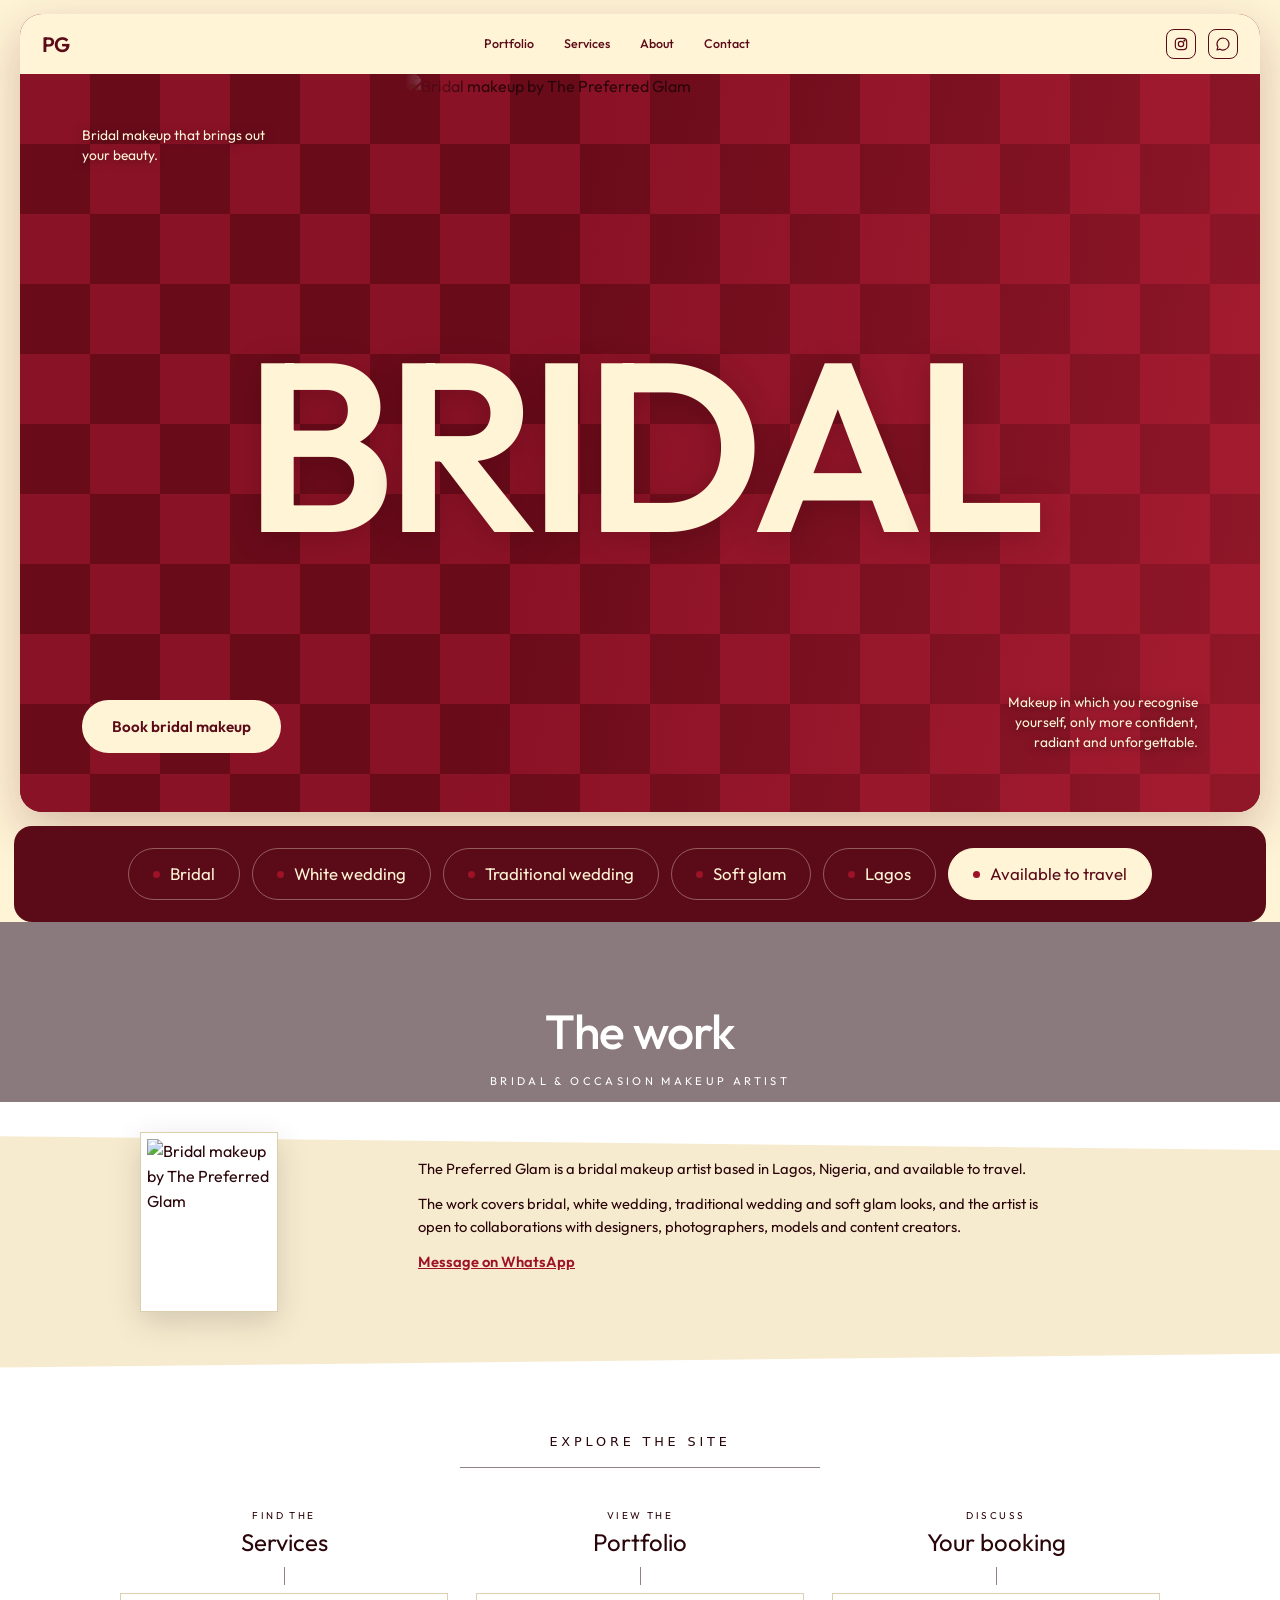
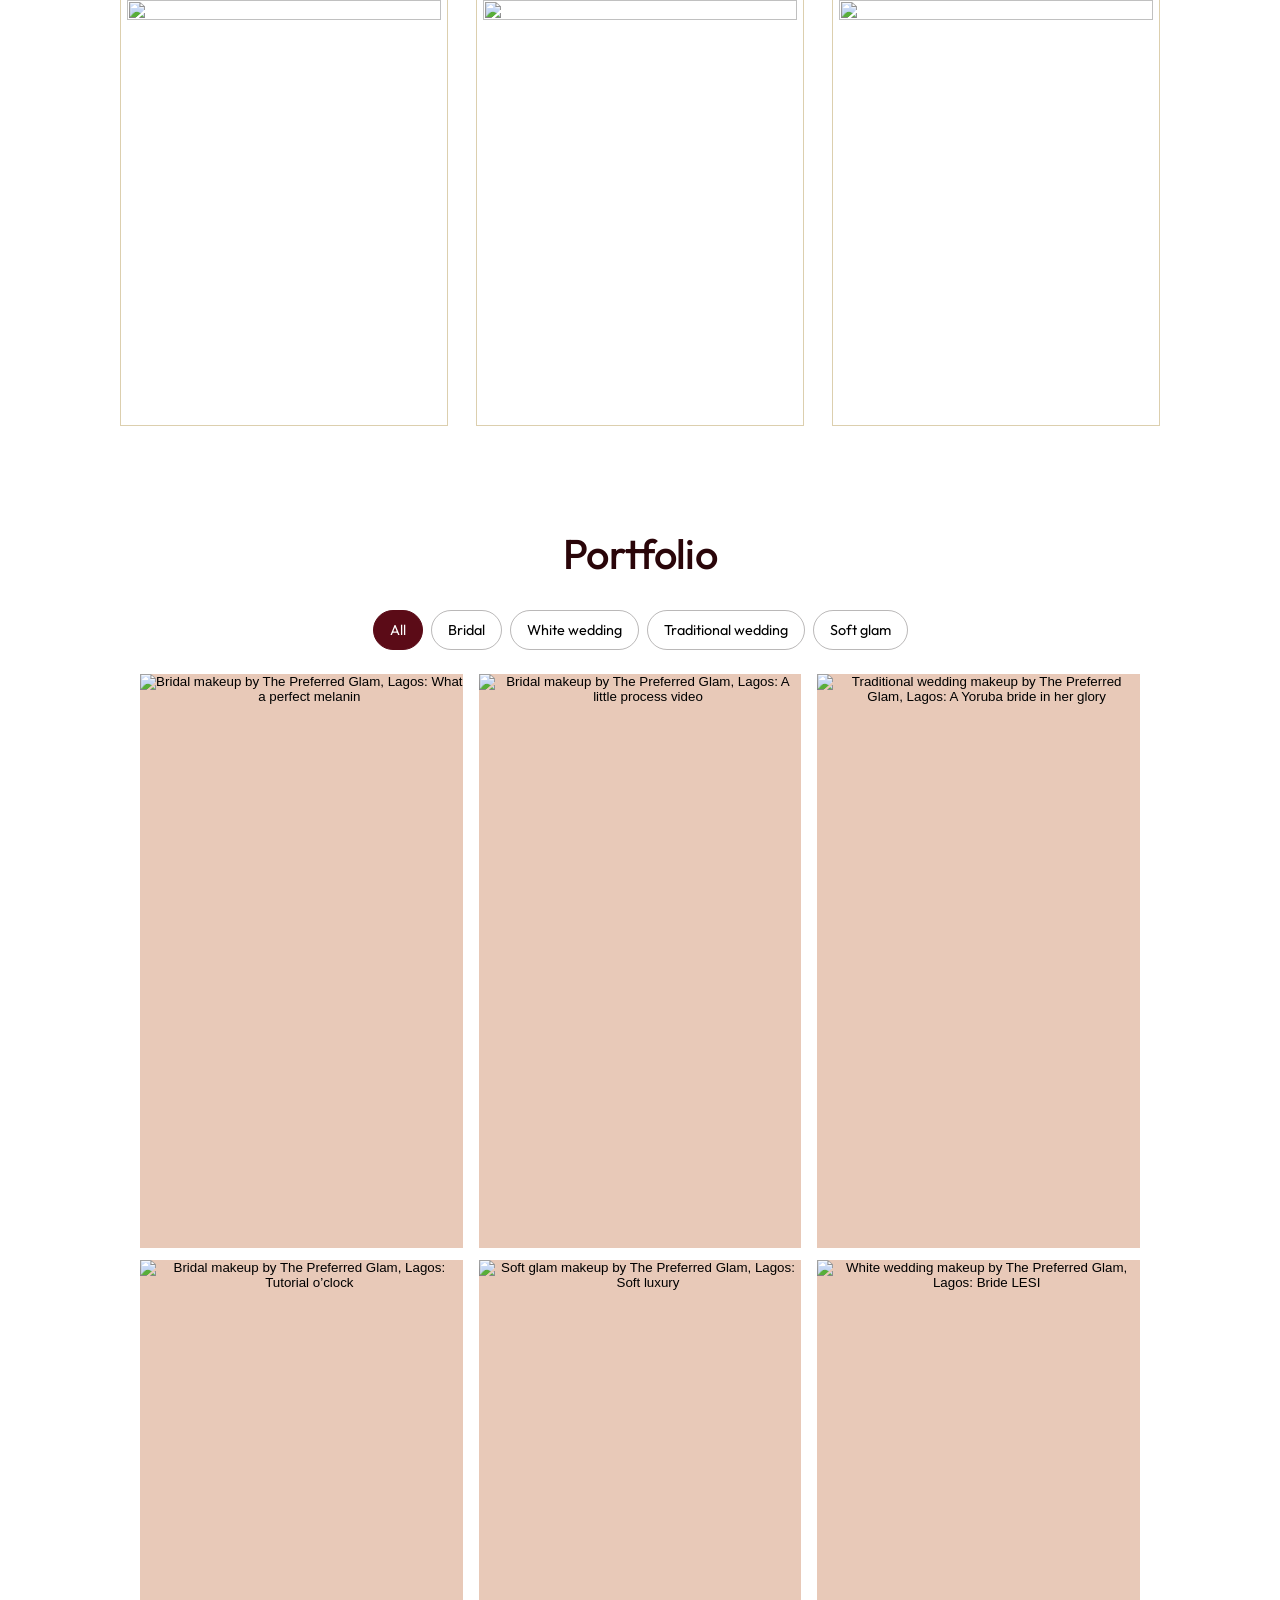
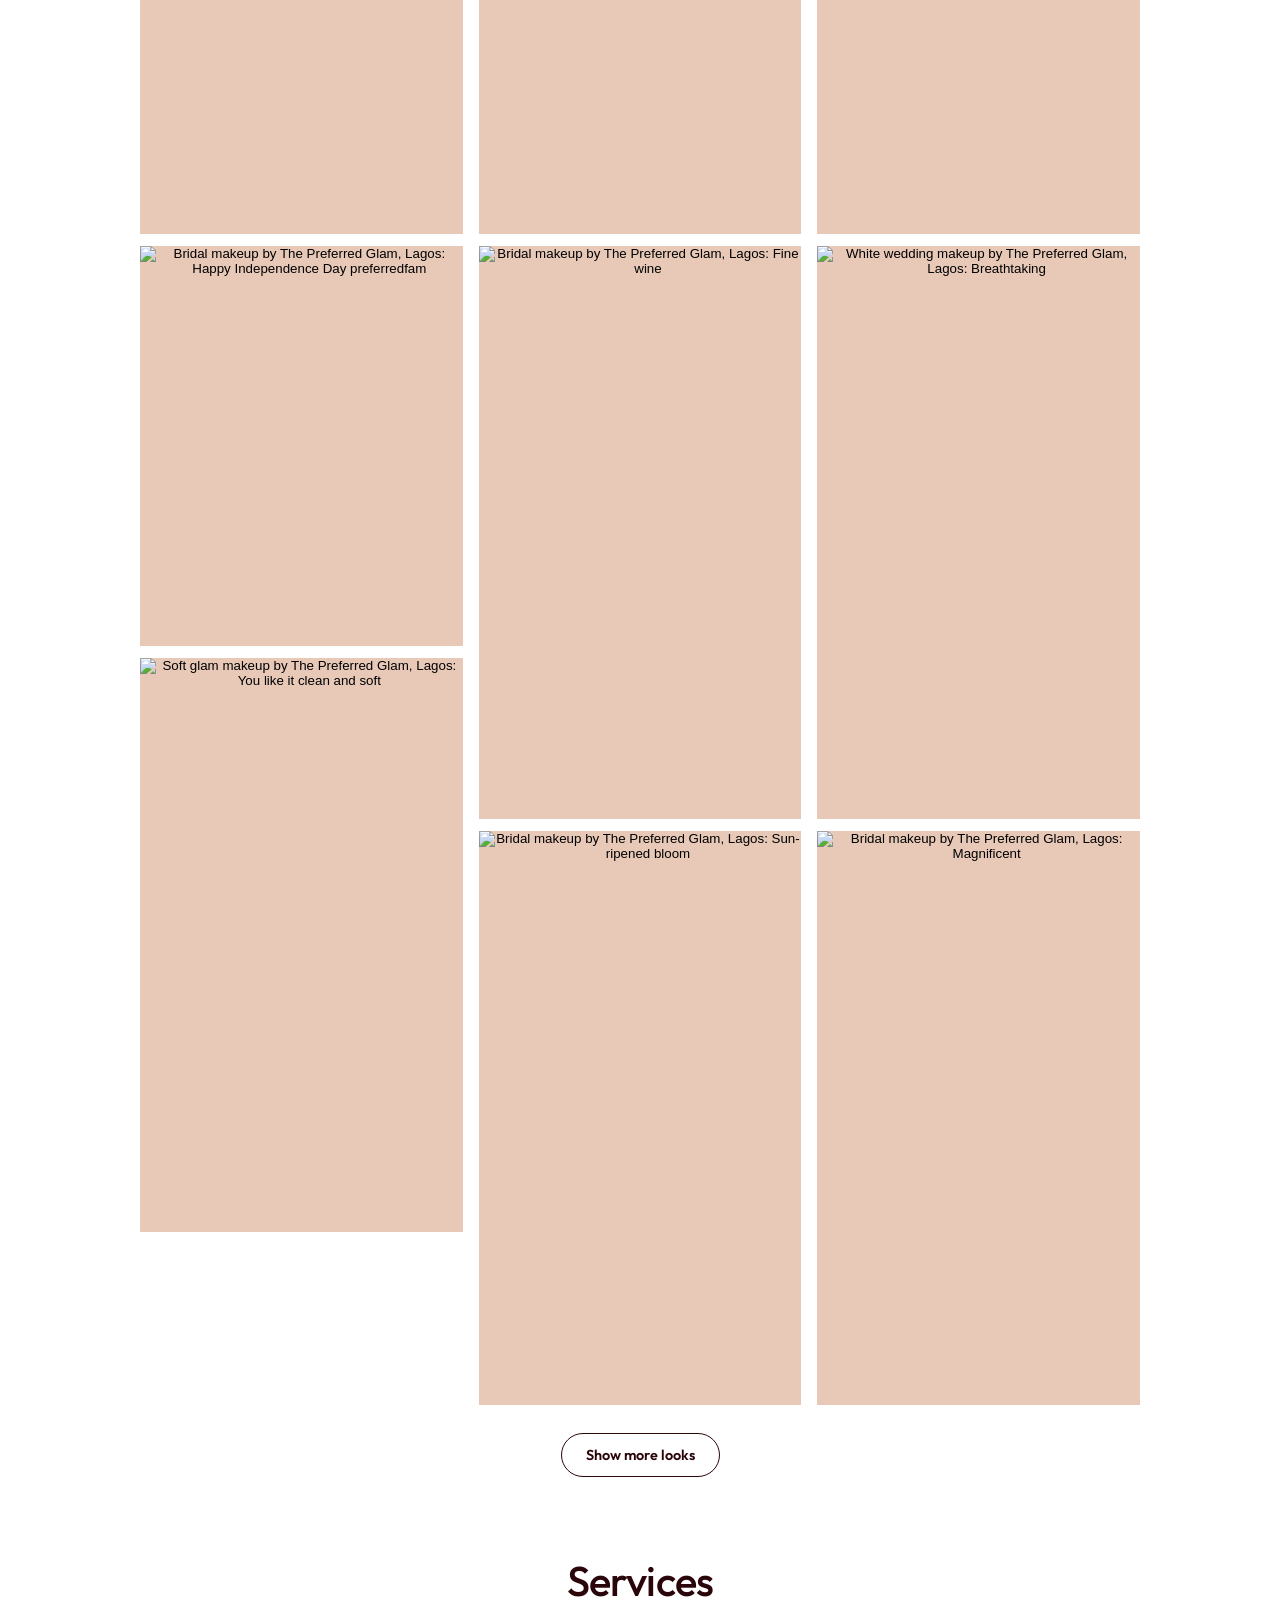
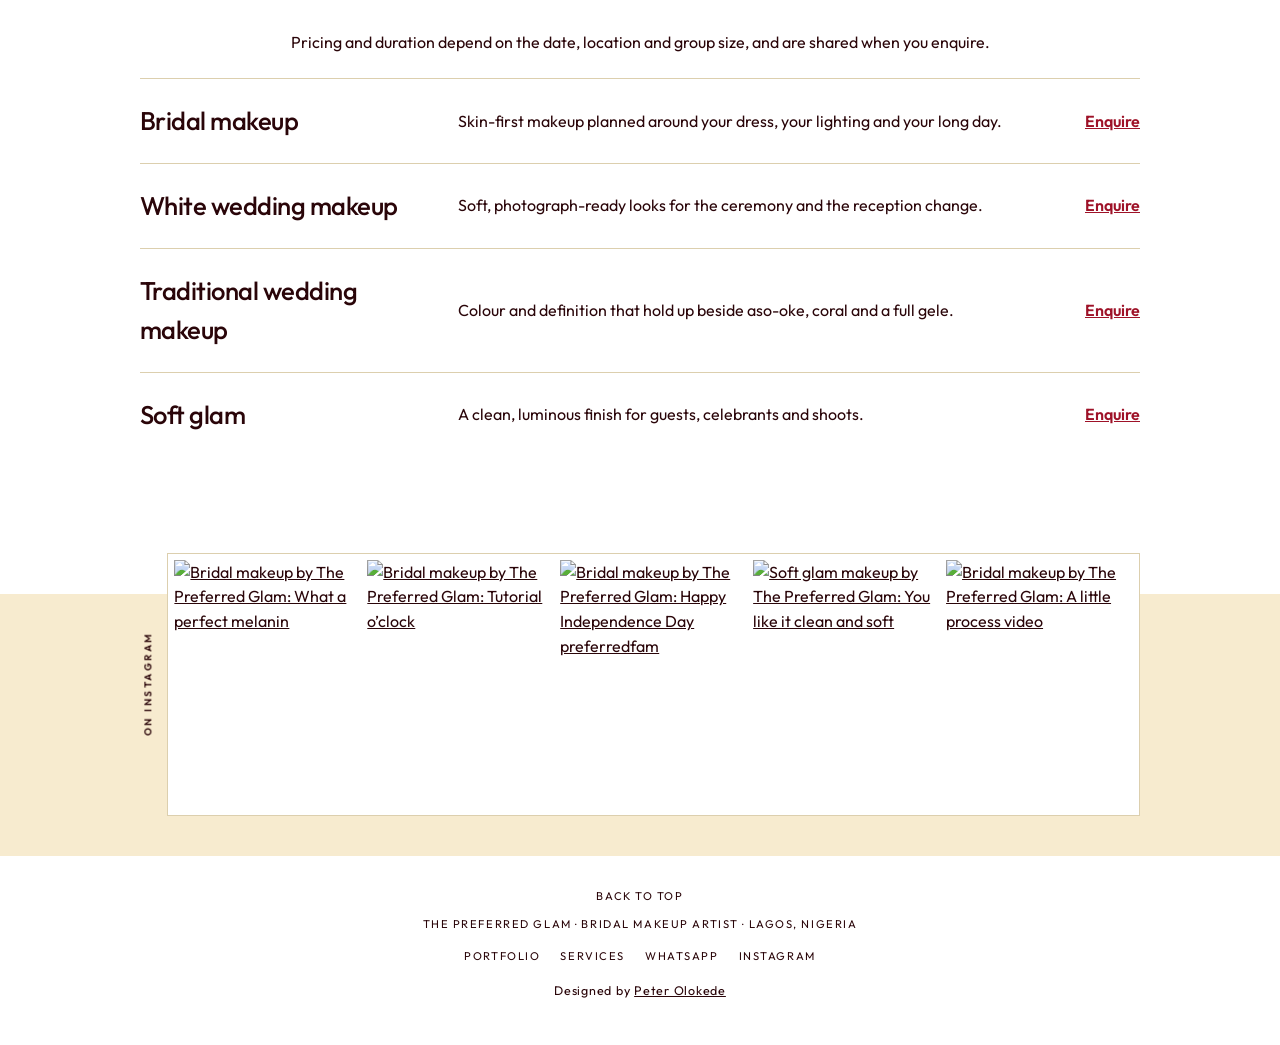
==== commit 2342a68f: "Add files via upload" ====
--- a/index.html
+++ b/index.html
@@ -129,11 +129,11 @@
 <li><a href="https://wa.me/2348142095677?text=Hello%2C%20I%20would%20like%20to%20book."><small>DISCUSS</small><span class="t">Your booking</span><i></i><span class="frame"><img src="https://scontent-ams2-1.cdninstagram.com/v/t51.71878-15/746369139_1710312503517421_6410375456319235560_n.jpg?stp=dst-jpg_e15_tt6&amp;_nc_cat=101&amp;ig_cache_key=Mzk0MTY2Njg3NTUxODczMDI2MTExOTAwMTMxMjY2MTU1MTg%3D.3-ccb7-5&amp;ccb=7-5&amp;_nc_sid=58cdad&amp;efg=eyJ2ZW5jb2RlX3RhZyI6IkNMSVBTLnhwaWRzLjY0MC5zZHIudmlkZW9fbmZyYW1lX2NvdmVyX2ZyYW1lLkMzIn0%3D&amp;_nc_ohc=hg4wYz_mpc8Q7kNvwH3JZE5&amp;_nc_oc=Ado7KZN-wIEn0paUac91_3HsUimizXNR3I7B_wQEt9_w1xXSVCfENM63Et5rQUMjmCA&amp;_nc_ad=z-m&amp;_nc_cid=0&amp;_nc_zt=23&amp;_nc_ht=scontent-ams2-1.cdninstagram.com&amp;_nc_gid=JYSwYhM7yE7h41bjI5R6Ow&amp;_nc_ss=7a20f&amp;oh=00_AQQwL3Bkv30fnCIoRzSTlHy0Y2ZiMuaWQ20FEhTsyZuqkw&amp;oe=6AF55D2D" alt="" referrerpolicy="no-referrer"></span></a></li></ul></section>
 <section id="portfolio" class="wrap"><div class="sec-h"><h2>Portfolio</h2></div>
 <div class="filters" role="group" aria-label="Filter by category"><button type="button" class="pill" data-filter="All" aria-pressed="true">All</button><button type="button" class="pill" data-filter="Bridal" aria-pressed="false">Bridal</button><button type="button" class="pill" data-filter="White wedding" aria-pressed="false">White wedding</button><button type="button" class="pill" data-filter="Traditional wedding" aria-pressed="false">Traditional wedding</button><button type="button" class="pill" data-filter="Soft glam" aria-pressed="false">Soft glam</button></div>
-<ul class="grid" id="grid"><li class="card" data-cat="Bridal"><button type="button" data-ig="https://www.instagram.com/p/DeY053VtkzM/" data-title="What a perfect melanin" data-cat-label="Bridal" data-video="1" data-src="https://scontent-fra3-1.cdninstagram.com/v/t51.82787-15/847665527_18074100548726344_5183130609795992705_n.jpg?stp=dst-jpg_e15_tt6&amp;_nc_cat=106&amp;ig_cache_key=NDAwNjE4NDU0MzM5NDg3NjYyMDE4MDc0MTAwNTQ1NzI2MzQ0.3-ccb7-5&amp;ccb=7-5&amp;_nc_sid=58cdad&amp;efg=eyJ2ZW5jb2RlX3RhZyI6IkNMSVBTLnhwaWRzLjcyMC5zZHIudmlkZW9fdXNlcl9zZWxlY3RlZF90aHVtYm5haWwuQzMifQ%3D%3D&amp;_nc_ohc=EqXkiBYfNB4Q7kNvwEBzN5K&amp;_nc_oc=AdpwNpjoR_tVadwdyhPaMmCum3omd3BI9Wyf-kpWlGJnrYDFSaqQILMuyN0rmgO5Ygt7J4i2tThtxrFFEV4A86zt&amp;_nc_ad=z-m&amp;_nc_cid=0&amp;_nc_zt=23&amp;_nc_ht=scontent-fra3-1.cdninstagram.com&amp;_nc_gid=bOA5Ka-nfA22AUoHbxf21Q&amp;_nc_ss=7a20f&amp;oh=00_AQQl_O68YpTwLqtLTkDbbZbRURlQcfTl1ks9VDYsZmU4xQ&amp;oe=6AF5698F"><img src="https://scontent-fra3-1.cdninstagram.com/v/t51.82787-15/847665527_18074100548726344_5183130609795992705_n.jpg?stp=dst-jpg_e15_tt6&amp;_nc_cat=106&amp;ig_cache_key=NDAwNjE4NDU0MzM5NDg3NjYyMDE4MDc0MTAwNTQ1NzI2MzQ0.3-ccb7-5&amp;ccb=7-5&amp;_nc_sid=58cdad&amp;efg=eyJ2ZW5jb2RlX3RhZyI6IkNMSVBTLnhwaWRzLjcyMC5zZHIudmlkZW9fdXNlcl9zZWxlY3RlZF90aHVtYm5haWwuQzMifQ%3D%3D&amp;_nc_ohc=EqXkiBYfNB4Q7kNvwEBzN5K&amp;_nc_oc=AdpwNpjoR_tVadwdyhPaMmCum3omd3BI9Wyf-kpWlGJnrYDFSaqQILMuyN0rmgO5Ygt7J4i2tThtxrFFEV4A86zt&amp;_nc_ad=z-m&amp;_nc_cid=0&amp;_nc_zt=23&amp;_nc_ht=scontent-fra3-1.cdninstagram.com&amp;_nc_gid=bOA5Ka-nfA22AUoHbxf21Q&amp;_nc_ss=7a20f&amp;oh=00_AQQl_O68YpTwLqtLTkDbbZbRURlQcfTl1ks9VDYsZmU4xQ&amp;oe=6AF5698F" alt="Bridal makeup by The Preferred Glam, Lagos: What a perfect melanin" width="720" height="1280" loading="lazy" referrerpolicy="no-referrer"><span class="tag">Video</span></button></li><li class="card" data-cat="Bridal"><button type="button" data-ig="https://www.instagram.com/p/Dd_KsW-tYuQ/" data-title="Tutorial o’clock" data-cat-label="Bridal" data-video="1" data-src="https://scontent-mxp1-1.cdninstagram.com/v/t51.82787-15/831674026_18072673130726344_4946575986134852570_n.jpg?stp=dst-jpg_e15_tt6&amp;_nc_cat=107&amp;ig_cache_key=Mzk5ODk2MjAyMjkyNDc4MjQ4MDE4MDcyNjczMTI3NzI2MzQ0.3-ccb7-5&amp;ccb=7-5&amp;_nc_sid=58cdad&amp;efg=eyJ2ZW5jb2RlX3RhZyI6IkNMSVBTLnhwaWRzLjcyMC5zZHIudmlkZW9fdXNlcl91cGxvYWRlZF90aHVtYm5haWwuQzMifQ%3D%3D&amp;_nc_ohc=G5NSOW1h0IwQ7kNvwHO_Fkq&amp;_nc_oc=Ado2FFr3FzWtF8jLjP-A2xcJD3MYkYV0GKbJC_bsJPctzR4vFCa-GD0YS-LymhgsWi0&amp;_nc_ad=z-m&amp;_nc_cid=0&amp;_nc_zt=23&amp;_nc_ht=scontent-mxp1-1.cdninstagram.com&amp;_nc_gid=2hAptzSZh-oGuYYt75cv0A&amp;_nc_ss=7a20f&amp;oh=00_AQRwlp1aNfijd--Tcztz5IdsyEhgaLd2n98dPJQ_PoPKrw&amp;oe=6AF57DD9"><img src="https://scontent-mxp1-1.cdninstagram.com/v/t51.82787-15/831674026_18072673130726344_4946575986134852570_n.jpg?stp=dst-jpg_e15_tt6&amp;_nc_cat=107&amp;ig_cache_key=Mzk5ODk2MjAyMjkyNDc4MjQ4MDE4MDcyNjczMTI3NzI2MzQ0.3-ccb7-5&amp;ccb=7-5&amp;_nc_sid=58cdad&amp;efg=eyJ2ZW5jb2RlX3RhZyI6IkNMSVBTLnhwaWRzLjcyMC5zZHIudmlkZW9fdXNlcl91cGxvYWRlZF90aHVtYm5haWwuQzMifQ%3D%3D&amp;_nc_ohc=G5NSOW1h0IwQ7kNvwHO_Fkq&amp;_nc_oc=Ado2FFr3FzWtF8jLjP-A2xcJD3MYkYV0GKbJC_bsJPctzR4vFCa-GD0YS-LymhgsWi0&amp;_nc_ad=z-m&amp;_nc_cid=0&amp;_nc_zt=23&amp;_nc_ht=scontent-mxp1-1.cdninstagram.com&amp;_nc_gid=2hAptzSZh-oGuYYt75cv0A&amp;_nc_ss=7a20f&amp;oh=00_AQRwlp1aNfijd--Tcztz5IdsyEhgaLd2n98dPJQ_PoPKrw&amp;oe=6AF57DD9" alt="Bridal makeup by The Preferred Glam, Lagos: Tutorial o’clock" width="720" height="1280" loading="lazy" referrerpolicy="no-referrer"><span class="tag">Video</span></button></li><li class="card" data-cat="Bridal"><button type="button" data-ig="https://www.instagram.com/p/Dd8qnxAjQ7H/" data-title="Happy Independence Day preferredfam" data-cat-label="Bridal" data-video="0" data-src="https://scontent-mad2-1.cdninstagram.com/v/t51.82787-15/828451238_18072525971726344_3137764249379804030_n.jpg?stp=dst-jpg_e35_tt6&amp;_nc_cat=109&amp;ig_cache_key=Mzk5ODI1MTM1MzgxMjMzMTU1OQ%3D%3D.3-ccb7-5&amp;ccb=7-5&amp;_nc_sid=58cdad&amp;efg=eyJ2ZW5jb2RlX3RhZyI6IkNBUk9VU0VMX0lURU0ueHBpZHMuMjg3Mi5zZHIucmVndWxhcl9waG90by5DMyJ9&amp;_nc_ohc=YhERa4nCO3UQ7kNvwFAlFsl&amp;_nc_oc=AdrnFAwpFvRQOK-qBneHV8RyVUxFovKRLu2kpQvSL8ln5OT8RPlWRwvBYW5zaq9wlQ8&amp;_nc_ad=z-m&amp;_nc_cid=0&amp;_nc_zt=23&amp;_nc_ht=scontent-mad2-1.cdninstagram.com&amp;_nc_gid=E7BsM8jkijEYYBfOKdhviQ&amp;_nc_ss=7a20f&amp;oh=00_AQShYH9SPL_7U1JZbpK4Nnhnail9yuNIoqdek5wENEETbg&amp;oe=6AF560A9"><img src="https://scontent-mad2-1.cdninstagram.com/v/t51.82787-15/828451238_18072525971726344_3137764249379804030_n.jpg?stp=dst-jpg_e35_tt6&amp;_nc_cat=109&amp;ig_cache_key=Mzk5ODI1MTM1MzgxMjMzMTU1OQ%3D%3D.3-ccb7-5&amp;ccb=7-5&amp;_nc_sid=58cdad&amp;efg=eyJ2ZW5jb2RlX3RhZyI6IkNBUk9VU0VMX0lURU0ueHBpZHMuMjg3Mi5zZHIucmVndWxhcl9waG90by5DMyJ9&amp;_nc_ohc=YhERa4nCO3UQ7kNvwFAlFsl&amp;_nc_oc=AdrnFAwpFvRQOK-qBneHV8RyVUxFovKRLu2kpQvSL8ln5OT8RPlWRwvBYW5zaq9wlQ8&amp;_nc_ad=z-m&amp;_nc_cid=0&amp;_nc_zt=23&amp;_nc_ht=scontent-mad2-1.cdninstagram.com&amp;_nc_gid=E7BsM8jkijEYYBfOKdhviQ&amp;_nc_ss=7a20f&amp;oh=00_AQShYH9SPL_7U1JZbpK4Nnhnail9yuNIoqdek5wENEETbg&amp;oe=6AF560A9" alt="Bridal makeup by The Preferred Glam, Lagos: Happy Independence Day preferredfam" width="2872" height="3563" loading="lazy" referrerpolicy="no-referrer"></button></li><li class="card" data-cat="Soft glam"><button type="button" data-ig="https://www.instagram.com/p/Dd0wZU2NpPn/" data-title="You like it clean and soft" data-cat-label="Soft glam" data-video="1" data-src="https://scontent-nrt6-1.cdninstagram.com/v/t51.82787-15/825325587_18072109268726344_6938656130210056499_n.jpg?stp=dst-jpg_e15_tt6&amp;_nc_cat=106&amp;ig_cache_key=Mzk5NjAzMTYxNTk4ODMwNjkxOTE4MDcyMTA5MjY1NzI2MzQ0.3-ccb7-5&amp;ccb=7-5&amp;_nc_sid=58cdad&amp;efg=eyJ2ZW5jb2RlX3RhZyI6IkNMSVBTLnhwaWRzLjcyMC5zZHIudmlkZW9fdXNlcl9zZWxlY3RlZF90aHVtYm5haWwuQzMifQ%3D%3D&amp;_nc_ohc=Nc40VcFaGvYQ7kNvwGDc6W4&amp;_nc_oc=AdoJeZrI0JzK4dEkby1lOopOreBVrr4eeP85cXMbK1taXhKDFZLyUjjXUi4TyIe4cJkdIFaj3Opfj6J41F2ICoE5&amp;_nc_ad=z-m&amp;_nc_cid=0&amp;_nc_zt=23&amp;_nc_ht=scontent-nrt6-1.cdninstagram.com&amp;_nc_gid=QHKZaNqvkswVQPLQl0nKEw&amp;_nc_ss=7a20f&amp;oh=00_AQRI1iT_vi8NV-oztyOMmO5OmMj2L_LJn0f49DXF-ybQ0w&amp;oe=6AF569D7"><img src="https://scontent-nrt6-1.cdninstagram.com/v/t51.82787-15/825325587_18072109268726344_6938656130210056499_n.jpg?stp=dst-jpg_e15_tt6&amp;_nc_cat=106&amp;ig_cache_key=Mzk5NjAzMTYxNTk4ODMwNjkxOTE4MDcyMTA5MjY1NzI2MzQ0.3-ccb7-5&amp;ccb=7-5&amp;_nc_sid=58cdad&amp;efg=eyJ2ZW5jb2RlX3RhZyI6IkNMSVBTLnhwaWRzLjcyMC5zZHIudmlkZW9fdXNlcl9zZWxlY3RlZF90aHVtYm5haWwuQzMifQ%3D%3D&amp;_nc_ohc=Nc40VcFaGvYQ7kNvwGDc6W4&amp;_nc_oc=AdoJeZrI0JzK4dEkby1lOopOreBVrr4eeP85cXMbK1taXhKDFZLyUjjXUi4TyIe4cJkdIFaj3Opfj6J41F2ICoE5&amp;_nc_ad=z-m&amp;_nc_cid=0&amp;_nc_zt=23&amp;_nc_ht=scontent-nrt6-1.cdninstagram.com&amp;_nc_gid=QHKZaNqvkswVQPLQl0nKEw&amp;_nc_ss=7a20f&amp;oh=00_AQRI1iT_vi8NV-oztyOMmO5OmMj2L_LJn0f49DXF-ybQ0w&amp;oe=6AF569D7" alt="Soft glam makeup by The Preferred Glam, Lagos: You like it clean and soft" width="720" height="1280" loading="lazy" referrerpolicy="no-referrer"><span class="tag">Video</span></button></li><li class="card" data-cat="Bridal"><button type="button" data-ig="https://www.instagram.com/p/Ddn7bQVN1rg/" data-title="A little process video" data-cat-label="Bridal" data-video="1" data-src="https://instagram.frtm1-3.fna.fbcdn.net/v/t51.82787-15/817902779_18071412530726344_8593862905692271037_n.jpg?stp=dst-jpg_e15_tt6&amp;_nc_cat=107&amp;_nc_map=urlgen_bucketless&amp;ig_cache_key=Mzk5MjQyMDk1MjM5MzA3OTUyMDE4MDcxNDEyNTI0NzI2MzQ0.3-ccb7-5&amp;ccb=7-5&amp;_nc_sid=58cdad&amp;efg=eyJ2ZW5jb2RlX3RhZyI6IkNMSVBTLnhwaWRzLjcyMC5zZHIudmlkZW9fdXNlcl91cGxvYWRlZF90aHVtYm5haWwuQzMifQ%3D%3D&amp;_nc_ohc=08DG2sY9XiwQ7kNvwFe7Ls8&amp;_nc_oc=AdpUFVO-gWCgDtzSOArdXHSwvt-oq-hXWZbQGOMdX_TZkG7Xf7DoXIvArBAlVRykVSY&amp;_nc_ad=z-m&amp;_nc_cid=0&amp;_nc_zt=23&amp;_nc_ht=instagram.frtm1-3.fna&amp;_nc_gid=wifzoodazU5QnfWsc4iZlQ&amp;_nc_ss=7a20f&amp;oh=00_AQRJPSj1-l8rmArktfCG1M_RDmoQX3iymrUZUnk6qI8pMw&amp;oe=6AF56D96"><img src="https://instagram.frtm1-3.fna.fbcdn.net/v/t51.82787-15/817902779_18071412530726344_8593862905692271037_n.jpg?stp=dst-jpg_e15_tt6&amp;_nc_cat=107&amp;_nc_map=urlgen_bucketless&amp;ig_cache_key=Mzk5MjQyMDk1MjM5MzA3OTUyMDE4MDcxNDEyNTI0NzI2MzQ0.3-ccb7-5&amp;ccb=7-5&amp;_nc_sid=58cdad&amp;efg=eyJ2ZW5jb2RlX3RhZyI6IkNMSVBTLnhwaWRzLjcyMC5zZHIudmlkZW9fdXNlcl91cGxvYWRlZF90aHVtYm5haWwuQzMifQ%3D%3D&amp;_nc_ohc=08DG2sY9XiwQ7kNvwFe7Ls8&amp;_nc_oc=AdpUFVO-gWCgDtzSOArdXHSwvt-oq-hXWZbQGOMdX_TZkG7Xf7DoXIvArBAlVRykVSY&amp;_nc_ad=z-m&amp;_nc_cid=0&amp;_nc_zt=23&amp;_nc_ht=instagram.frtm1-3.fna&amp;_nc_gid=wifzoodazU5QnfWsc4iZlQ&amp;_nc_ss=7a20f&amp;oh=00_AQRJPSj1-l8rmArktfCG1M_RDmoQX3iymrUZUnk6qI8pMw&amp;oe=6AF56D96" alt="Bridal makeup by The Preferred Glam, Lagos: A little process video" width="720" height="1280" loading="lazy" referrerpolicy="no-referrer"><span class="tag">Video</span></button></li><li class="card" data-cat="Soft glam"><button type="button" data-ig="https://www.instagram.com/p/Ddi0f9pNAGm/" data-title="Soft luxury" data-cat-label="Soft glam" data-video="1" data-src="https://scontent-ams2-1.cdninstagram.com/v/t51.82787-15/797337068_18071135921726344_5542834592199411001_n.jpg?stp=dst-jpg_e15_tt6&amp;_nc_cat=111&amp;ig_cache_key=Mzk5MDk4MzExNDcxNTU2MjQwNjE4MDcxMTM1OTE4NzI2MzQ0.3-ccb7-5&amp;ccb=7-5&amp;_nc_sid=58cdad&amp;efg=eyJ2ZW5jb2RlX3RhZyI6IkNMSVBTLnhwaWRzLjcyMC5zZHIudmlkZW9fdXNlcl9zZWxlY3RlZF90aHVtYm5haWwuQzMifQ%3D%3D&amp;_nc_ohc=t9SkEiN_AcgQ7kNvwHsAk8o&amp;_nc_oc=AdpSFPNIUVSo1W3rWPHm_v_1iRaCMLRg7EHL3Hc3TbpcsR8RKex7UkQ-2ZGaD1PBMkD9_uAh6vVkFGkK0l93n6XC&amp;_nc_ad=z-m&amp;_nc_cid=0&amp;_nc_zt=23&amp;_nc_ht=scontent-ams2-1.cdninstagram.com&amp;_nc_gid=cpuuqj4hSSp4UFJ4qmdM3Q&amp;_nc_ss=7a20f&amp;oh=00_AQQLw7MC7WZ4AWJqC2yJtCi9Z1IPWe_Bv1p6nocmvFZbxw&amp;oe=6AF56931"><img src="https://scontent-ams2-1.cdninstagram.com/v/t51.82787-15/797337068_18071135921726344_5542834592199411001_n.jpg?stp=dst-jpg_e15_tt6&amp;_nc_cat=111&amp;ig_cache_key=Mzk5MDk4MzExNDcxNTU2MjQwNjE4MDcxMTM1OTE4NzI2MzQ0.3-ccb7-5&amp;ccb=7-5&amp;_nc_sid=58cdad&amp;efg=eyJ2ZW5jb2RlX3RhZyI6IkNMSVBTLnhwaWRzLjcyMC5zZHIudmlkZW9fdXNlcl9zZWxlY3RlZF90aHVtYm5haWwuQzMifQ%3D%3D&amp;_nc_ohc=t9SkEiN_AcgQ7kNvwHsAk8o&amp;_nc_oc=AdpSFPNIUVSo1W3rWPHm_v_1iRaCMLRg7EHL3Hc3TbpcsR8RKex7UkQ-2ZGaD1PBMkD9_uAh6vVkFGkK0l93n6XC&amp;_nc_ad=z-m&amp;_nc_cid=0&amp;_nc_zt=23&amp;_nc_ht=scontent-ams2-1.cdninstagram.com&amp;_nc_gid=cpuuqj4hSSp4UFJ4qmdM3Q&amp;_nc_ss=7a20f&amp;oh=00_AQQLw7MC7WZ4AWJqC2yJtCi9Z1IPWe_Bv1p6nocmvFZbxw&amp;oe=6AF56931" alt="Soft glam makeup by The Preferred Glam, Lagos: Soft luxury" width="720" height="1280" loading="lazy" referrerpolicy="no-referrer"><span class="tag">Video</span></button></li><li class="card" data-cat="Bridal"><button type="button" data-ig="https://www.instagram.com/p/DdbAK6stgNr/" data-title="Fine wine" data-cat-label="Bridal" data-video="1" data-src="https://scontent-gmp1-1.cdninstagram.com/v/t51.82787-15/814779807_18070702280726344_2147079196776144853_n.jpg?stp=dst-jpg_e15_tt6&amp;_nc_cat=109&amp;ig_cache_key=Mzk4ODc4MjY0NTE4ODYyNTI1OTE4MDcwNzAyMjc0NzI2MzQ0.3-ccb7-5&amp;ccb=7-5&amp;_nc_sid=58cdad&amp;efg=eyJ2ZW5jb2RlX3RhZyI6IkNMSVBTLnhwaWRzLjcyMC5zZHIudmlkZW9fdXNlcl9zZWxlY3RlZF90aHVtYm5haWwuQzMifQ%3D%3D&amp;_nc_ohc=RS6ANQe3lC0Q7kNvwE1Xa1G&amp;_nc_oc=AdpNba_9VUuhOBjW0htKT6-UxytItGuLWZgciqYVBsvuxcVSwvTdQ1VWFSwFdramp-w&amp;_nc_ad=z-m&amp;_nc_cid=1753&amp;_nc_zt=23&amp;_nc_ht=scontent-gmp1-1.cdninstagram.com&amp;_nc_gid=pGeRRq_4FRlI0-wcBJOslA&amp;_nc_ss=7a20f&amp;oh=00_AQS66dfcObzd81qzy_OQUMxSw3IETidS95Vmp78MU2RHfA&amp;oe=6AF57B7E"><img src="https://scontent-gmp1-1.cdninstagram.com/v/t51.82787-15/814779807_18070702280726344_2147079196776144853_n.jpg?stp=dst-jpg_e15_tt6&amp;_nc_cat=109&amp;ig_cache_key=Mzk4ODc4MjY0NTE4ODYyNTI1OTE4MDcwNzAyMjc0NzI2MzQ0.3-ccb7-5&amp;ccb=7-5&amp;_nc_sid=58cdad&amp;efg=eyJ2ZW5jb2RlX3RhZyI6IkNMSVBTLnhwaWRzLjcyMC5zZHIudmlkZW9fdXNlcl9zZWxlY3RlZF90aHVtYm5haWwuQzMifQ%3D%3D&amp;_nc_ohc=RS6ANQe3lC0Q7kNvwE1Xa1G&amp;_nc_oc=AdpNba_9VUuhOBjW0htKT6-UxytItGuLWZgciqYVBsvuxcVSwvTdQ1VWFSwFdramp-w&amp;_nc_ad=z-m&amp;_nc_cid=1753&amp;_nc_zt=23&amp;_nc_ht=scontent-gmp1-1.cdninstagram.com&amp;_nc_gid=pGeRRq_4FRlI0-wcBJOslA&amp;_nc_ss=7a20f&amp;oh=00_AQS66dfcObzd81qzy_OQUMxSw3IETidS95Vmp78MU2RHfA&amp;oe=6AF57B7E" alt="Bridal makeup by The Preferred Glam, Lagos: Fine wine" width="720" height="1280" loading="lazy" referrerpolicy="no-referrer"><span class="tag">Video</span></button></li><li class="card" data-cat="Bridal"><button type="button" data-ig="https://www.instagram.com/p/Dck6mjUNSNJ/" data-title="Sun-ripened bloom" data-cat-label="Bridal" data-video="1" data-src="https://scontent-ams2-1.cdninstagram.com/v/t51.82787-15/785748346_18067728809726344_1659746917224818195_n.jpg?stp=dst-jpg_e15_tt6&amp;_nc_cat=101&amp;ig_cache_key=Mzk3MzU1ODUwNzIwNTM3MDY5NzE4MDY3NzI4ODAzNzI2MzQ0.3-ccb7-5&amp;ccb=7-5&amp;_nc_sid=58cdad&amp;efg=eyJ2ZW5jb2RlX3RhZyI6IkNMSVBTLnhwaWRzLjcyMC5zZHIudmlkZW9fdXNlcl9zZWxlY3RlZF90aHVtYm5haWwuQzMifQ%3D%3D&amp;_nc_ohc=NXiSDdMNIaMQ7kNvwE1Dl76&amp;_nc_oc=AdqLZeYzEeT-yQS-27mFRuDokFrx4DvgHvQyvgTHVOIb97WY1cG47zJmD3fJYaypwN8&amp;_nc_ad=z-m&amp;_nc_cid=0&amp;_nc_zt=23&amp;_nc_ht=scontent-ams2-1.cdninstagram.com&amp;_nc_gid=H5pSk0-iIBS9qJI2XX-7mA&amp;_nc_ss=7a20f&amp;oh=00_AQQXYMIc8uYLw8n9oChz8KDve3Ud8faowzmTud_iPkFhKA&amp;oe=6AF56535"><img src="https://scontent-ams2-1.cdninstagram.com/v/t51.82787-15/785748346_18067728809726344_1659746917224818195_n.jpg?stp=dst-jpg_e15_tt6&amp;_nc_cat=101&amp;ig_cache_key=Mzk3MzU1ODUwNzIwNTM3MDY5NzE4MDY3NzI4ODAzNzI2MzQ0.3-ccb7-5&amp;ccb=7-5&amp;_nc_sid=58cdad&amp;efg=eyJ2ZW5jb2RlX3RhZyI6IkNMSVBTLnhwaWRzLjcyMC5zZHIudmlkZW9fdXNlcl9zZWxlY3RlZF90aHVtYm5haWwuQzMifQ%3D%3D&amp;_nc_ohc=NXiSDdMNIaMQ7kNvwE1Dl76&amp;_nc_oc=AdqLZeYzEeT-yQS-27mFRuDokFrx4DvgHvQyvgTHVOIb97WY1cG47zJmD3fJYaypwN8&amp;_nc_ad=z-m&amp;_nc_cid=0&amp;_nc_zt=23&amp;_nc_ht=scontent-ams2-1.cdninstagram.com&amp;_nc_gid=H5pSk0-iIBS9qJI2XX-7mA&amp;_nc_ss=7a20f&amp;oh=00_AQQXYMIc8uYLw8n9oChz8KDve3Ud8faowzmTud_iPkFhKA&amp;oe=6AF56535" alt="Bridal makeup by The Preferred Glam, Lagos: Sun-ripened bloom" width="720" height="1280" loading="lazy" referrerpolicy="no-referrer"><span class="tag">Video</span></button></li><li class="card" data-cat="Traditional wedding"><button type="button" data-ig="https://www.instagram.com/p/DciZuryti8S/" data-title="A Yoruba bride in her glory" data-cat-label="Traditional wedding" data-video="1" data-src="https://scontent-ssn1-1.cdninstagram.com/v/t51.82787-15/786656682_18067588118726344_2950140536060658966_n.jpg?stp=dst-jpg_e15_tt6&amp;_nc_cat=110&amp;ig_cache_key=Mzk3Mjg1MDk4MDU3NDYwNTA3NDE4MDY3NTg4MTEyNzI2MzQ0.3-ccb7-5&amp;ccb=7-5&amp;_nc_sid=58cdad&amp;efg=eyJ2ZW5jb2RlX3RhZyI6IkNMSVBTLnhwaWRzLjEyODQuc2RyLnZpZGVvX3VzZXJfc2VsZWN0ZWRfdGh1bWJuYWlsLkMzIn0%3D&amp;_nc_ohc=gL1x6vsg9boQ7kNvwHkXXo0&amp;_nc_oc=AdoZXHdTiLurCPs7o4AiejjSLZ8xNKhA8Qj3g-I2bdZ5MlyeR51pD0xTRV3w7zULfOE&amp;_nc_ad=z-m&amp;_nc_cid=0&amp;_nc_zt=23&amp;_nc_ht=scontent-ssn1-1.cdninstagram.com&amp;_nc_gid=pnQT3mQesgfVEzZ1bN3wOg&amp;_nc_ss=7a20f&amp;oh=00_AQRmFtJQKk5rhSInsRQYDQ-2b30Bpmp_iYx89KK5R-9BDA&amp;oe=6AF575AA"><img src="https://scontent-ssn1-1.cdninstagram.com/v/t51.82787-15/786656682_18067588118726344_2950140536060658966_n.jpg?stp=dst-jpg_e15_tt6&amp;_nc_cat=110&amp;ig_cache_key=Mzk3Mjg1MDk4MDU3NDYwNTA3NDE4MDY3NTg4MTEyNzI2MzQ0.3-ccb7-5&amp;ccb=7-5&amp;_nc_sid=58cdad&amp;efg=eyJ2ZW5jb2RlX3RhZyI6IkNMSVBTLnhwaWRzLjEyODQuc2RyLnZpZGVvX3VzZXJfc2VsZWN0ZWRfdGh1bWJuYWlsLkMzIn0%3D&amp;_nc_ohc=gL1x6vsg9boQ7kNvwHkXXo0&amp;_nc_oc=AdoZXHdTiLurCPs7o4AiejjSLZ8xNKhA8Qj3g-I2bdZ5MlyeR51pD0xTRV3w7zULfOE&amp;_nc_ad=z-m&amp;_nc_cid=0&amp;_nc_zt=23&amp;_nc_ht=scontent-ssn1-1.cdninstagram.com&amp;_nc_gid=pnQT3mQesgfVEzZ1bN3wOg&amp;_nc_ss=7a20f&amp;oh=00_AQRmFtJQKk5rhSInsRQYDQ-2b30Bpmp_iYx89KK5R-9BDA&amp;oe=6AF575AA" alt="Traditional wedding makeup by The Preferred Glam, Lagos: A Yoruba bride in her glory" width="1284" height="2283" loading="lazy" referrerpolicy="no-referrer"><span class="tag">Video</span></button></li><li class="card" data-cat="White wedding"><button type="button" data-ig="https://www.instagram.com/p/Dcal3EFNQ4B/" data-title="Bride LESI" data-cat-label="White wedding" data-video="1" data-src="https://scontent-mel1-1.cdninstagram.com/v/t51.82787-15/783685908_18067728263726344_973277580778718886_n.jpg?stp=dst-jpg_e15_tt6&amp;_nc_cat=103&amp;_nc_map=urlgen_bucketless&amp;ig_cache_key=Mzk3MDY1MjUzMzE1NDk3NTIzMzE4MDY3NzI4MjYwNzI2MzQ0.3-ccb7-5&amp;ccb=7-5&amp;_nc_sid=58cdad&amp;efg=eyJ2ZW5jb2RlX3RhZyI6IkNMSVBTLnhwaWRzLjcyMC5zZHIudmlkZW9fdXNlcl91cGxvYWRlZF90aHVtYm5haWwuQzMifQ%3D%3D&amp;_nc_ohc=X5cE-8J3PdgQ7kNvwHojLSV&amp;_nc_oc=AdpsqQChHUrFe6UlPRn1XZwBy6wMJ64ho2Is62HQ8xSiiCG_424Gno7j2FNAgmisIMM&amp;_nc_ad=z-m&amp;_nc_cid=0&amp;_nc_zt=23&amp;_nc_ht=scontent-mel1-1.cdninstagram.com&amp;_nc_gid=oD3zJ3wkT6IihfT9JJ0TUw&amp;_nc_ss=7a20f&amp;oh=00_AQRHdnMYXzP_6IcwquhqvlJ5vcezNQekRMUYtnMs9F1Glw&amp;oe=6AF57275"><img src="https://scontent-mel1-1.cdninstagram.com/v/t51.82787-15/783685908_18067728263726344_973277580778718886_n.jpg?stp=dst-jpg_e15_tt6&amp;_nc_cat=103&amp;_nc_map=urlgen_bucketless&amp;ig_cache_key=Mzk3MDY1MjUzMzE1NDk3NTIzMzE4MDY3NzI4MjYwNzI2MzQ0.3-ccb7-5&amp;ccb=7-5&amp;_nc_sid=58cdad&amp;efg=eyJ2ZW5jb2RlX3RhZyI6IkNMSVBTLnhwaWRzLjcyMC5zZHIudmlkZW9fdXNlcl91cGxvYWRlZF90aHVtYm5haWwuQzMifQ%3D%3D&amp;_nc_ohc=X5cE-8J3PdgQ7kNvwHojLSV&amp;_nc_oc=AdpsqQChHUrFe6UlPRn1XZwBy6wMJ64ho2Is62HQ8xSiiCG_424Gno7j2FNAgmisIMM&amp;_nc_ad=z-m&amp;_nc_cid=0&amp;_nc_zt=23&amp;_nc_ht=scontent-mel1-1.cdninstagram.com&amp;_nc_gid=oD3zJ3wkT6IihfT9JJ0TUw&amp;_nc_ss=7a20f&amp;oh=00_AQRHdnMYXzP_6IcwquhqvlJ5vcezNQekRMUYtnMs9F1Glw&amp;oe=6AF57275" alt="White wedding makeup by The Preferred Glam, Lagos: Bride LESI" width="720" height="1280" loading="lazy" referrerpolicy="no-referrer"><span class="tag">Video</span></button></li><li class="card" data-cat="White wedding"><button type="button" data-ig="https://www.instagram.com/p/DcLhLPpNWn3/" data-title="Breathtaking" data-cat-label="White wedding" data-video="1" data-src="https://scontent-cdg4-2.cdninstagram.com/v/t51.82787-15/779669248_18066344120726344_514891620587854873_n.jpg?stp=dst-jpg_e15_tt6&amp;_nc_cat=107&amp;ig_cache_key=Mzk2NjQwOTgwNTA3NjQ1Nzk3NTE4MDY2MzQ0MTE3NzI2MzQ0.3-ccb7-5&amp;ccb=7-5&amp;_nc_sid=58cdad&amp;efg=eyJ2ZW5jb2RlX3RhZyI6IkNMSVBTLnhwaWRzLjcyMC5zZHIudmlkZW9fdXNlcl91cGxvYWRlZF90aHVtYm5haWwuQzMifQ%3D%3D&amp;_nc_ohc=ee3ARDxKujAQ7kNvwEUPgNl&amp;_nc_oc=AdqkUfSffZR8c0S1PDLjJVcChFNOE1cJw_z7oQwzjrfMCz2c_lg_3H0lGW0GgrfZ41c&amp;_nc_ad=z-m&amp;_nc_cid=0&amp;_nc_zt=23&amp;_nc_ht=scontent-cdg4-2.cdninstagram.com&amp;_nc_gid=uX9sQgYwm1_DqdLCHsmrow&amp;_nc_ss=7a20f&amp;oh=00_AQRYsIdSqNxDFzSX6v-aC5BVuj9tMkOyt1BMpXgznbfVKA&amp;oe=6AF55DA1"><img src="https://scontent-cdg4-2.cdninstagram.com/v/t51.82787-15/779669248_18066344120726344_514891620587854873_n.jpg?stp=dst-jpg_e15_tt6&amp;_nc_cat=107&amp;ig_cache_key=Mzk2NjQwOTgwNTA3NjQ1Nzk3NTE4MDY2MzQ0MTE3NzI2MzQ0.3-ccb7-5&amp;ccb=7-5&amp;_nc_sid=58cdad&amp;efg=eyJ2ZW5jb2RlX3RhZyI6IkNMSVBTLnhwaWRzLjcyMC5zZHIudmlkZW9fdXNlcl91cGxvYWRlZF90aHVtYm5haWwuQzMifQ%3D%3D&amp;_nc_ohc=ee3ARDxKujAQ7kNvwEUPgNl&amp;_nc_oc=AdqkUfSffZR8c0S1PDLjJVcChFNOE1cJw_z7oQwzjrfMCz2c_lg_3H0lGW0GgrfZ41c&amp;_nc_ad=z-m&amp;_nc_cid=0&amp;_nc_zt=23&amp;_nc_ht=scontent-cdg4-2.cdninstagram.com&amp;_nc_gid=uX9sQgYwm1_DqdLCHsmrow&amp;_nc_ss=7a20f&amp;oh=00_AQRYsIdSqNxDFzSX6v-aC5BVuj9tMkOyt1BMpXgznbfVKA&amp;oe=6AF55DA1" alt="White wedding makeup by The Preferred Glam, Lagos: Breathtaking" width="720" height="1280" loading="lazy" referrerpolicy="no-referrer"><span class="tag">Video</span></button></li><li class="card" data-cat="Bridal"><button type="button" data-ig="https://www.instagram.com/p/DcDh3RINN1K/" data-title="Magnificent" data-cat-label="Bridal" data-video="1" data-src="https://scontent-icn2-1.cdninstagram.com/v/t51.82787-15/776498127_18065835083726344_6477129902035740378_n.jpg?stp=dst-jpg_e15_tt6&amp;_nc_cat=105&amp;ig_cache_key=Mzk2NDE2MTAzMDUxMzU0ODYxODE4MDY1ODM1MDgwNzI2MzQ0.3-ccb7-5&amp;ccb=7-5&amp;_nc_sid=58cdad&amp;efg=eyJ2ZW5jb2RlX3RhZyI6IkNMSVBTLnhwaWRzLjEyODQuc2RyLnZpZGVvX3VzZXJfc2VsZWN0ZWRfdGh1bWJuYWlsLkMzIn0%3D&amp;_nc_ohc=foSfloqNRNIQ7kNvwFeDomP&amp;_nc_oc=AdqQBrpuUErZ2fdLxsrALUwp7JrqGAYkey0lzMNx5iqmxwYMngPbZj0biwzDD8BcIrY&amp;_nc_ad=z-m&amp;_nc_cid=0&amp;_nc_zt=23&amp;_nc_ht=scontent-icn2-1.cdninstagram.com&amp;_nc_gid=I-YgtepUu65FXvy3laA9ug&amp;_nc_ss=7a20f&amp;oh=00_AQRleATV1WAsgg3W0RACZTMRs5vdMpqOMfEqbHxUVkVDhQ&amp;oe=6AF56373"><img src="https://scontent-icn2-1.cdninstagram.com/v/t51.82787-15/776498127_18065835083726344_6477129902035740378_n.jpg?stp=dst-jpg_e15_tt6&amp;_nc_cat=105&amp;ig_cache_key=Mzk2NDE2MTAzMDUxMzU0ODYxODE4MDY1ODM1MDgwNzI2MzQ0.3-ccb7-5&amp;ccb=7-5&amp;_nc_sid=58cdad&amp;efg=eyJ2ZW5jb2RlX3RhZyI6IkNMSVBTLnhwaWRzLjEyODQuc2RyLnZpZGVvX3VzZXJfc2VsZWN0ZWRfdGh1bWJuYWlsLkMzIn0%3D&amp;_nc_ohc=foSfloqNRNIQ7kNvwFeDomP&amp;_nc_oc=AdqQBrpuUErZ2fdLxsrALUwp7JrqGAYkey0lzMNx5iqmxwYMngPbZj0biwzDD8BcIrY&amp;_nc_ad=z-m&amp;_nc_cid=0&amp;_nc_zt=23&amp;_nc_ht=scontent-icn2-1.cdninstagram.com&amp;_nc_gid=I-YgtepUu65FXvy3laA9ug&amp;_nc_ss=7a20f&amp;oh=00_AQRleATV1WAsgg3W0RACZTMRs5vdMpqOMfEqbHxUVkVDhQ&amp;oe=6AF56373" alt="Bridal makeup by The Preferred Glam, Lagos: Magnificent" width="1284" height="2283" loading="lazy" referrerpolicy="no-referrer"><span class="tag">Video</span></button></li><li class="card" data-cat="Bridal"><button type="button" data-ig="https://www.instagram.com/p/Db2jW9YNtK0/" data-title="It’s a new week" data-cat-label="Bridal" data-video="1" data-src="https://scontent-gmp1-1.cdninstagram.com/v/t51.82787-15/772401978_18065077073726344_3492784049535052187_n.jpg?stp=dst-jpg_e15_tt6&amp;_nc_cat=109&amp;ig_cache_key=Mzk2MDUwODQzMTY3OTgwNDA4NDE4MDY1MDc3MDY3NzI2MzQ0.3-ccb7-5&amp;ccb=7-5&amp;_nc_sid=58cdad&amp;efg=eyJ2ZW5jb2RlX3RhZyI6IkNMSVBTLnhwaWRzLjcyMC5zZHIudmlkZW9fdXNlcl91cGxvYWRlZF90aHVtYm5haWwuQzMifQ%3D%3D&amp;_nc_ohc=vVjnHjlhiLcQ7kNvwHIx9QH&amp;_nc_oc=Adolxit7O1iulsldarxMuI_V8X0_DRaW5oVdJmanzm3VVSJzsJN0vgQ0QBib1J5-4bI&amp;_nc_ad=z-m&amp;_nc_cid=0&amp;_nc_zt=23&amp;_nc_ht=scontent-gmp1-1.cdninstagram.com&amp;_nc_gid=eScP5TpZ41jjfs7ic6PYbA&amp;_nc_ss=7a20f&amp;oh=00_AQTyKsQ-GIiTFkdrMTzQGUGeS9FclhBl08s_km8umK3f0A&amp;oe=6AF583C4"><img src="https://scontent-gmp1-1.cdninstagram.com/v/t51.82787-15/772401978_18065077073726344_3492784049535052187_n.jpg?stp=dst-jpg_e15_tt6&amp;_nc_cat=109&amp;ig_cache_key=Mzk2MDUwODQzMTY3OTgwNDA4NDE4MDY1MDc3MDY3NzI2MzQ0.3-ccb7-5&amp;ccb=7-5&amp;_nc_sid=58cdad&amp;efg=eyJ2ZW5jb2RlX3RhZyI6IkNMSVBTLnhwaWRzLjcyMC5zZHIudmlkZW9fdXNlcl91cGxvYWRlZF90aHVtYm5haWwuQzMifQ%3D%3D&amp;_nc_ohc=vVjnHjlhiLcQ7kNvwHIx9QH&amp;_nc_oc=Adolxit7O1iulsldarxMuI_V8X0_DRaW5oVdJmanzm3VVSJzsJN0vgQ0QBib1J5-4bI&amp;_nc_ad=z-m&amp;_nc_cid=0&amp;_nc_zt=23&amp;_nc_ht=scontent-gmp1-1.cdninstagram.com&amp;_nc_gid=eScP5TpZ41jjfs7ic6PYbA&amp;_nc_ss=7a20f&amp;oh=00_AQTyKsQ-GIiTFkdrMTzQGUGeS9FclhBl08s_km8umK3f0A&amp;oe=6AF583C4" alt="Bridal makeup by The Preferred Glam, Lagos: It’s a new week" width="720" height="1280" loading="lazy" referrerpolicy="no-referrer"><span class="tag">Video</span></button></li><li class="card" data-cat="Bridal"><button type="button" data-ig="https://www.instagram.com/p/DbxXIlvtZyq/" data-title="Melanin pop" data-cat-label="Bridal" data-video="1" data-src="https://scontent-ams2-1.cdninstagram.com/v/t51.71878-15/766075488_1373542517444539_4706748697102637701_n.jpg?stp=dst-jpg_e15_tt6&amp;_nc_cat=110&amp;ig_cache_key=Mzk1OTA0NzI5Mjc4OTgyNDY4Mg%3D%3D.3-ccb7-5&amp;ccb=7-5&amp;_nc_sid=58cdad&amp;efg=eyJ2ZW5jb2RlX3RhZyI6IkNMSVBTLnhwaWRzLjY0MC5zZHIudmlkZW9fZmlyc3RfZnJhbWVfdGh1bWJuYWlsLkMzIn0%3D&amp;_nc_ohc=ZEG97aPPDa4Q7kNvwER0PNH&amp;_nc_oc=AdpspCds5k2oa2kMWEPzoChb0oOI7OW1qjCFETZfZvmrWtpWXcr9-pkNYDlz7XzbRjI&amp;_nc_ad=z-m&amp;_nc_cid=0&amp;_nc_zt=23&amp;_nc_ht=scontent-ams2-1.cdninstagram.com&amp;_nc_gid=a5XmT_On6sdjjsA86rUBAg&amp;_nc_ss=7a20f&amp;oh=00_AQS-XkDFm8TrEkkw2z8LHtm06yTVz5IcF5saQnaqjxpeZQ&amp;oe=6AF576A1"><img src="https://scontent-ams2-1.cdninstagram.com/v/t51.71878-15/766075488_1373542517444539_4706748697102637701_n.jpg?stp=dst-jpg_e15_tt6&amp;_nc_cat=110&amp;ig_cache_key=Mzk1OTA0NzI5Mjc4OTgyNDY4Mg%3D%3D.3-ccb7-5&amp;ccb=7-5&amp;_nc_sid=58cdad&amp;efg=eyJ2ZW5jb2RlX3RhZyI6IkNMSVBTLnhwaWRzLjY0MC5zZHIudmlkZW9fZmlyc3RfZnJhbWVfdGh1bWJuYWlsLkMzIn0%3D&amp;_nc_ohc=ZEG97aPPDa4Q7kNvwER0PNH&amp;_nc_oc=AdpspCds5k2oa2kMWEPzoChb0oOI7OW1qjCFETZfZvmrWtpWXcr9-pkNYDlz7XzbRjI&amp;_nc_ad=z-m&amp;_nc_cid=0&amp;_nc_zt=23&amp;_nc_ht=scontent-ams2-1.cdninstagram.com&amp;_nc_gid=a5XmT_On6sdjjsA86rUBAg&amp;_nc_ss=7a20f&amp;oh=00_AQS-XkDFm8TrEkkw2z8LHtm06yTVz5IcF5saQnaqjxpeZQ&amp;oe=6AF576A1" alt="Bridal makeup by The Preferred Glam, Lagos: Melanin pop" width="640" height="1136" loading="lazy" referrerpolicy="no-referrer"><span class="tag">Video</span></button></li><li class="card" data-cat="Bridal"><button type="button" data-ig="https://www.instagram.com/p/DbasJXAt-Eh/" data-title="Storytime" data-cat-label="Bridal" data-video="1" data-src="https://instagram.fmad19-1.fna.fbcdn.net/v/t51.82787-15/760735053_18063404912726344_4460864956259429532_n.jpg?stp=dst-jpg_e15_tt6&amp;_nc_cat=100&amp;_nc_map=urlgen_bucketless&amp;ig_cache_key=Mzk1MjY2NTc4MDIwMDkyMzQyNTE4MDYzNDA0OTA5NzI2MzQ0.3-ccb7-5&amp;ccb=7-5&amp;_nc_sid=58cdad&amp;efg=eyJ2ZW5jb2RlX3RhZyI6IkNMSVBTLnhwaWRzLjcyMC5zZHIudmlkZW9fZGVmYXVsdF9jb3Zlcl9mcmFtZS5DMyJ9&amp;_nc_ohc=jO4u6XnrlxYQ7kNvwFPuB8I&amp;_nc_oc=AdqX7EqPJPi4gKpmanzMVl19278Yd8zBzmIQrivMNRiTE0UFdQiBEovJcU5orpg_akM&amp;_nc_ad=z-m&amp;_nc_cid=0&amp;_nc_zt=23&amp;_nc_ht=instagram.fmad19-1.fna&amp;_nc_gid=TODYDryQ3zkfqKnrow-0cg&amp;_nc_ss=7a20f&amp;oh=00_AQTUu8jBfWN-fZPpoiOHIwB1BLjHjomRsuQ_IohuQB9uAA&amp;oe=6AF56270"><img src="https://instagram.fmad19-1.fna.fbcdn.net/v/t51.82787-15/760735053_18063404912726344_4460864956259429532_n.jpg?stp=dst-jpg_e15_tt6&amp;_nc_cat=100&amp;_nc_map=urlgen_bucketless&amp;ig_cache_key=Mzk1MjY2NTc4MDIwMDkyMzQyNTE4MDYzNDA0OTA5NzI2MzQ0.3-ccb7-5&amp;ccb=7-5&amp;_nc_sid=58cdad&amp;efg=eyJ2ZW5jb2RlX3RhZyI6IkNMSVBTLnhwaWRzLjcyMC5zZHIudmlkZW9fZGVmYXVsdF9jb3Zlcl9mcmFtZS5DMyJ9&amp;_nc_ohc=jO4u6XnrlxYQ7kNvwFPuB8I&amp;_nc_oc=AdqX7EqPJPi4gKpmanzMVl19278Yd8zBzmIQrivMNRiTE0UFdQiBEovJcU5orpg_akM&amp;_nc_ad=z-m&amp;_nc_cid=0&amp;_nc_zt=23&amp;_nc_ht=instagram.fmad19-1.fna&amp;_nc_gid=TODYDryQ3zkfqKnrow-0cg&amp;_nc_ss=7a20f&amp;oh=00_AQTUu8jBfWN-fZPpoiOHIwB1BLjHjomRsuQ_IohuQB9uAA&amp;oe=6AF56270" alt="Bridal makeup by The Preferred Glam, Lagos: Storytime" width="720" height="1280" loading="lazy" referrerpolicy="no-referrer"><span class="tag">Video</span></button></li><li class="card" data-cat="Bridal"><button type="button" data-ig="https://www.instagram.com/p/DbVIysEtYma/" data-title="Melanin pop" data-cat-label="Bridal" data-video="1" data-src="https://scontent-nrt1-1.cdninstagram.com/v/t51.82787-15/759699702_18063093059726344_1975339416067934127_n.jpg?stp=dst-jpg_e15_tt6&amp;_nc_cat=103&amp;ig_cache_key=Mzk1MTEwMjkxNTc1NzA1MDI2NjE4MDYzMDkzMDUzNzI2MzQ0.3-ccb7-5&amp;ccb=7-5&amp;_nc_sid=58cdad&amp;efg=eyJ2ZW5jb2RlX3RhZyI6IkNMSVBTLnhwaWRzLjcyMC5zZHIudmlkZW9fZGVmYXVsdF9jb3Zlcl9mcmFtZS5DMyJ9&amp;_nc_ohc=oVD3mvEXPzIQ7kNvwER6Yfm&amp;_nc_oc=AdpoDS6_GK3cROzlO-9kP2Q9G2W7oOOXSV17hkQM8qTAF1l0YqjOWkiR9Wja3M2K0k0&amp;_nc_ad=z-m&amp;_nc_cid=0&amp;_nc_zt=23&amp;_nc_ht=scontent-nrt1-1.cdninstagram.com&amp;_nc_gid=ZVMb93ocobHTCi7m-bilzw&amp;_nc_ss=7a20f&amp;oh=00_AQTP0uD0UOnGlHd1BCApDKblOs0TsZAxLAriIVXWTPQGYw&amp;oe=6AF5733B"><img src="https://scontent-nrt1-1.cdninstagram.com/v/t51.82787-15/759699702_18063093059726344_1975339416067934127_n.jpg?stp=dst-jpg_e15_tt6&amp;_nc_cat=103&amp;ig_cache_key=Mzk1MTEwMjkxNTc1NzA1MDI2NjE4MDYzMDkzMDUzNzI2MzQ0.3-ccb7-5&amp;ccb=7-5&amp;_nc_sid=58cdad&amp;efg=eyJ2ZW5jb2RlX3RhZyI6IkNMSVBTLnhwaWRzLjcyMC5zZHIudmlkZW9fZGVmYXVsdF9jb3Zlcl9mcmFtZS5DMyJ9&amp;_nc_ohc=oVD3mvEXPzIQ7kNvwER6Yfm&amp;_nc_oc=AdpoDS6_GK3cROzlO-9kP2Q9G2W7oOOXSV17hkQM8qTAF1l0YqjOWkiR9Wja3M2K0k0&amp;_nc_ad=z-m&amp;_nc_cid=0&amp;_nc_zt=23&amp;_nc_ht=scontent-nrt1-1.cdninstagram.com&amp;_nc_gid=ZVMb93ocobHTCi7m-bilzw&amp;_nc_ss=7a20f&amp;oh=00_AQTP0uD0UOnGlHd1BCApDKblOs0TsZAxLAriIVXWTPQGYw&amp;oe=6AF5733B" alt="Bridal makeup by The Preferred Glam, Lagos: Melanin pop" width="720" height="1280" loading="lazy" referrerpolicy="no-referrer"><span class="tag">Video</span></button></li><li class="card" data-cat="Bridal"><button type="button" data-ig="https://www.instagram.com/p/DbF_tFAN6ov/" data-title="Black girl magic" data-cat-label="Bridal" data-video="1" data-src="https://instagram.ftrc3-1.fna.fbcdn.net/v/t51.71878-15/753682220_2818420701858138_5605778502417580254_n.jpg?stp=dst-jpg_e15_tt6&amp;_nc_cat=101&amp;_nc_map=urlgen_bucketless&amp;ig_cache_key=Mzk0Njg0MDgyMzEzOTExNzYxNTEzMzYzMjIxOTg1ODc4MDA%3D.3-ccb7-5&amp;ccb=7-5&amp;_nc_sid=58cdad&amp;efg=eyJ2ZW5jb2RlX3RhZyI6IkNMSVBTLnhwaWRzLjY0MC5zZHIudmlkZW9fbmZyYW1lX2NvdmVyX2ZyYW1lLkMzIn0%3D&amp;_nc_ohc=6_u2H-MShXYQ7kNvwGJY6p_&amp;_nc_oc=AdoNUZrp3CSlSAmrNGOyvJP26AilLetxMpfrKjzi1pIgCQkPZupojJf8zYJP51bIblk&amp;_nc_ad=z-m&amp;_nc_cid=0&amp;_nc_zt=23&amp;_nc_ht=instagram.ftrc3-1.fna&amp;_nc_gid=M0bgJkP4Ll0ZJAgrr6HxZw&amp;_nc_ss=7a20f&amp;oh=00_AQT1Q3nDiYpbLJklDErpzM2Xd2myFYS8YiDTePm_pw1WLA&amp;oe=6AF582C4"><img src="https://instagram.ftrc3-1.fna.fbcdn.net/v/t51.71878-15/753682220_2818420701858138_5605778502417580254_n.jpg?stp=dst-jpg_e15_tt6&amp;_nc_cat=101&amp;_nc_map=urlgen_bucketless&amp;ig_cache_key=Mzk0Njg0MDgyMzEzOTExNzYxNTEzMzYzMjIxOTg1ODc4MDA%3D.3-ccb7-5&amp;ccb=7-5&amp;_nc_sid=58cdad&amp;efg=eyJ2ZW5jb2RlX3RhZyI6IkNMSVBTLnhwaWRzLjY0MC5zZHIudmlkZW9fbmZyYW1lX2NvdmVyX2ZyYW1lLkMzIn0%3D&amp;_nc_ohc=6_u2H-MShXYQ7kNvwGJY6p_&amp;_nc_oc=AdoNUZrp3CSlSAmrNGOyvJP26AilLetxMpfrKjzi1pIgCQkPZupojJf8zYJP51bIblk&amp;_nc_ad=z-m&amp;_nc_cid=0&amp;_nc_zt=23&amp;_nc_ht=instagram.ftrc3-1.fna&amp;_nc_gid=M0bgJkP4Ll0ZJAgrr6HxZw&amp;_nc_ss=7a20f&amp;oh=00_AQT1Q3nDiYpbLJklDErpzM2Xd2myFYS8YiDTePm_pw1WLA&amp;oe=6AF582C4" alt="Bridal makeup by The Preferred Glam, Lagos: Black girl magic" width="640" height="1136" loading="lazy" referrerpolicy="no-referrer"><span class="tag">Video</span></button></li><li class="card" data-cat="Bridal"><button type="button" data-ig="https://www.instagram.com/p/DbAq4y0tf50/" data-title="Jesus at the center" data-cat-label="Bridal" data-video="1" data-src="https://scontent-waw2-1.cdninstagram.com/v/t51.82787-15/753204728_18061940456726344_5302398319373801667_n.jpg?stp=dst-jpg_e15_tt6&amp;_nc_cat=108&amp;ig_cache_key=Mzk0NTM0MTg5NDM5MjE1MTY2ODE4MDYxOTQwNDUzNzI2MzQ0.3-ccb7-5&amp;ccb=7-5&amp;_nc_sid=58cdad&amp;efg=eyJ2ZW5jb2RlX3RhZyI6IkNMSVBTLnhwaWRzLjcyMC5zZHIudmlkZW9fZGVmYXVsdF9jb3Zlcl9mcmFtZS5DMyJ9&amp;_nc_ohc=uaKeGI6fVWcQ7kNvwG9TMjI&amp;_nc_oc=AdopNloxWkk1SogjKcC7ZcrvOdwbshdoiyG_njepK-aoEGOTKRA3OFz9pgsGVBmN5D4&amp;_nc_ad=z-m&amp;_nc_cid=0&amp;_nc_zt=23&amp;_nc_ht=scontent-waw2-1.cdninstagram.com&amp;_nc_gid=gZ5GcdSEYjVRhdYZZ6Z6nw&amp;_nc_ss=7a20f&amp;oh=00_AQS8OMnzMoL_0s31hvV81NY6I1H-t9JgZWcE-wMS5nYYdg&amp;oe=6AF56368"><img src="https://scontent-waw2-1.cdninstagram.com/v/t51.82787-15/753204728_18061940456726344_5302398319373801667_n.jpg?stp=dst-jpg_e15_tt6&amp;_nc_cat=108&amp;ig_cache_key=Mzk0NTM0MTg5NDM5MjE1MTY2ODE4MDYxOTQwNDUzNzI2MzQ0.3-ccb7-5&amp;ccb=7-5&amp;_nc_sid=58cdad&amp;efg=eyJ2ZW5jb2RlX3RhZyI6IkNMSVBTLnhwaWRzLjcyMC5zZHIudmlkZW9fZGVmYXVsdF9jb3Zlcl9mcmFtZS5DMyJ9&amp;_nc_ohc=uaKeGI6fVWcQ7kNvwG9TMjI&amp;_nc_oc=AdopNloxWkk1SogjKcC7ZcrvOdwbshdoiyG_njepK-aoEGOTKRA3OFz9pgsGVBmN5D4&amp;_nc_ad=z-m&amp;_nc_cid=0&amp;_nc_zt=23&amp;_nc_ht=scontent-waw2-1.cdninstagram.com&amp;_nc_gid=gZ5GcdSEYjVRhdYZZ6Z6nw&amp;_nc_ss=7a20f&amp;oh=00_AQS8OMnzMoL_0s31hvV81NY6I1H-t9JgZWcE-wMS5nYYdg&amp;oe=6AF56368" alt="Bridal makeup by The Preferred Glam, Lagos: Jesus at the center" width="720" height="1280" loading="lazy" referrerpolicy="no-referrer"><span class="tag">Video</span></button></li><li class="card" data-cat="Bridal"><button type="button" data-ig="https://www.instagram.com/p/Da7m6mmN7UG/" data-title="Bridal Vlog" data-cat-label="Bridal" data-video="1" data-src="https://scontent-mad1-1.cdninstagram.com/v/t51.82787-15/750521928_18061631621726344_4409983950343350916_n.jpg?stp=dst-jpg_e15_tt6&amp;_nc_cat=106&amp;ig_cache_key=Mzk0MzkxNzA1MTYzMzQ0ODE5ODE4MDYxNjMxNjE4NzI2MzQ0.3-ccb7-5&amp;ccb=7-5&amp;_nc_sid=58cdad&amp;efg=eyJ2ZW5jb2RlX3RhZyI6IkNMSVBTLnhwaWRzLjcyMC5zZHIudmlkZW9fZGVmYXVsdF9jb3Zlcl9mcmFtZS5DMyJ9&amp;_nc_ohc=_vqldoMsz3sQ7kNvwFWypY4&amp;_nc_oc=AdoRPU1we6dh_2bohi1qxTbbt_fJMoaPW6kkgKkeVn25WQrQtn2YxL2o4nV62anrozQ&amp;_nc_ad=z-m&amp;_nc_cid=0&amp;_nc_zt=23&amp;_nc_ht=scontent-mad1-1.cdninstagram.com&amp;_nc_gid=gxy7zUvLfkmj1K3DzB45Lw&amp;_nc_ss=7a20f&amp;oh=00_AQQLnQmeWT8Dda-6cNXXQS_b9u0kwKW56WfwDcUq2fNkaA&amp;oe=6AF57412"><img src="https://scontent-mad1-1.cdninstagram.com/v/t51.82787-15/750521928_18061631621726344_4409983950343350916_n.jpg?stp=dst-jpg_e15_tt6&amp;_nc_cat=106&amp;ig_cache_key=Mzk0MzkxNzA1MTYzMzQ0ODE5ODE4MDYxNjMxNjE4NzI2MzQ0.3-ccb7-5&amp;ccb=7-5&amp;_nc_sid=58cdad&amp;efg=eyJ2ZW5jb2RlX3RhZyI6IkNMSVBTLnhwaWRzLjcyMC5zZHIudmlkZW9fZGVmYXVsdF9jb3Zlcl9mcmFtZS5DMyJ9&amp;_nc_ohc=_vqldoMsz3sQ7kNvwFWypY4&amp;_nc_oc=AdoRPU1we6dh_2bohi1qxTbbt_fJMoaPW6kkgKkeVn25WQrQtn2YxL2o4nV62anrozQ&amp;_nc_ad=z-m&amp;_nc_cid=0&amp;_nc_zt=23&amp;_nc_ht=scontent-mad1-1.cdninstagram.com&amp;_nc_gid=gxy7zUvLfkmj1K3DzB45Lw&amp;_nc_ss=7a20f&amp;oh=00_AQQLnQmeWT8Dda-6cNXXQS_b9u0kwKW56WfwDcUq2fNkaA&amp;oe=6AF57412" alt="Bridal makeup by The Preferred Glam, Lagos: Bridal Vlog" width="720" height="1280" loading="lazy" referrerpolicy="no-referrer"><span class="tag">Video</span></button></li><li class="card" data-cat="Bridal"><button type="button" data-ig="https://www.instagram.com/p/Da4wGczNJr7/" data-title="Beautiful Bride" data-cat-label="Bridal" data-video="1" data-src="https://scontent-lhr11-1.cdninstagram.com/v/t51.71878-15/748016381_28825122350410524_2390015802726262009_n.jpg?stp=dst-jpg_e15_tt6&amp;_nc_cat=107&amp;ig_cache_key=Mzk0MzExMzAyMzIzNjExOTI5MTIwMzQyOTg0MzcxNzMxNDg%3D.3-ccb7-5&amp;ccb=7-5&amp;_nc_sid=58cdad&amp;efg=eyJ2ZW5jb2RlX3RhZyI6IkNMSVBTLnhwaWRzLjY0MC5zZHIudmlkZW9fbmZyYW1lX2NvdmVyX2ZyYW1lLkMzIn0%3D&amp;_nc_ohc=aJ67m8_17nEQ7kNvwEKFa9S&amp;_nc_oc=AdrjK4qUW8SY3ivVLahX2Hb1FZLsWwDGOd8taw0D64RJAfKyuMHqQSNw7T3kkbZxoFM&amp;_nc_ad=z-m&amp;_nc_cid=0&amp;_nc_zt=23&amp;_nc_ht=scontent-lhr11-1.cdninstagram.com&amp;_nc_gid=fg6MqksU_KHQkKOmpW6EVw&amp;_nc_ss=7a20f&amp;oh=00_AQQ1UKAeOPXmVCK5XE2B0kMd9lm-3X2aSTmxtlTKtzp-tw&amp;oe=6AF56986"><img src="https://scontent-lhr11-1.cdninstagram.com/v/t51.71878-15/748016381_28825122350410524_2390015802726262009_n.jpg?stp=dst-jpg_e15_tt6&amp;_nc_cat=107&amp;ig_cache_key=Mzk0MzExMzAyMzIzNjExOTI5MTIwMzQyOTg0MzcxNzMxNDg%3D.3-ccb7-5&amp;ccb=7-5&amp;_nc_sid=58cdad&amp;efg=eyJ2ZW5jb2RlX3RhZyI6IkNMSVBTLnhwaWRzLjY0MC5zZHIudmlkZW9fbmZyYW1lX2NvdmVyX2ZyYW1lLkMzIn0%3D&amp;_nc_ohc=aJ67m8_17nEQ7kNvwEKFa9S&amp;_nc_oc=AdrjK4qUW8SY3ivVLahX2Hb1FZLsWwDGOd8taw0D64RJAfKyuMHqQSNw7T3kkbZxoFM&amp;_nc_ad=z-m&amp;_nc_cid=0&amp;_nc_zt=23&amp;_nc_ht=scontent-lhr11-1.cdninstagram.com&amp;_nc_gid=fg6MqksU_KHQkKOmpW6EVw&amp;_nc_ss=7a20f&amp;oh=00_AQQ1UKAeOPXmVCK5XE2B0kMd9lm-3X2aSTmxtlTKtzp-tw&amp;oe=6AF56986" alt="Bridal makeup by The Preferred Glam, Lagos: Beautiful Bride" width="640" height="1136" loading="lazy" referrerpolicy="no-referrer"><span class="tag">Video</span></button></li><li class="card" data-cat="Bridal"><button type="button" data-ig="https://www.instagram.com/p/Da1_Hk6NRle/" data-title="Nothing beats a clean and subtle glam on your big day" data-cat-label="Bridal" data-video="1" data-src="https://instagram.fktw1-1.fna.fbcdn.net/v/t51.71878-15/747978260_1331963799132863_896354681930901257_n.jpg?stp=dst-jpg_e15_tt6&amp;_nc_cat=109&amp;_nc_map=urlgen_bucketless&amp;ig_cache_key=Mzk0MjMzNDY0NjQzMDUzODA3ODM5NTgyMTA3MjQ0NzI0MTI%3D.3-ccb7-5&amp;ccb=7-5&amp;_nc_sid=58cdad&amp;efg=eyJ2ZW5jb2RlX3RhZyI6IkNMSVBTLnhwaWRzLjY0MC5zZHIudmlkZW9fbmZyYW1lX2NvdmVyX2ZyYW1lLkMyIn0%3D&amp;_nc_ohc=saHuKc7MhZYQ7kNvwGSZTL7&amp;_nc_oc=AdoE3iHG8n_ob1ieMe0gMvMNQoMUmfBKNCnLWZj6cISQdnlBMbthJ97bPK1i_D3_zPo&amp;_nc_ad=z-m&amp;_nc_cid=0&amp;_nc_zt=23&amp;_nc_ht=instagram.fktw1-1.fna&amp;_nc_gid=egz_hfG1Au_toZXhHzmfxw&amp;_nc_ss=7a20f&amp;oh=00_AQSuymGAAD40HdQPVV_TFXgxnYo_OIdpflsnivfOmBcGLw&amp;oe=6AF576EE"><img src="https://instagram.fktw1-1.fna.fbcdn.net/v/t51.71878-15/747978260_1331963799132863_896354681930901257_n.jpg?stp=dst-jpg_e15_tt6&amp;_nc_cat=109&amp;_nc_map=urlgen_bucketless&amp;ig_cache_key=Mzk0MjMzNDY0NjQzMDUzODA3ODM5NTgyMTA3MjQ0NzI0MTI%3D.3-ccb7-5&amp;ccb=7-5&amp;_nc_sid=58cdad&amp;efg=eyJ2ZW5jb2RlX3RhZyI6IkNMSVBTLnhwaWRzLjY0MC5zZHIudmlkZW9fbmZyYW1lX2NvdmVyX2ZyYW1lLkMyIn0%3D&amp;_nc_ohc=saHuKc7MhZYQ7kNvwGSZTL7&amp;_nc_oc=AdoE3iHG8n_ob1ieMe0gMvMNQoMUmfBKNCnLWZj6cISQdnlBMbthJ97bPK1i_D3_zPo&amp;_nc_ad=z-m&amp;_nc_cid=0&amp;_nc_zt=23&amp;_nc_ht=instagram.fktw1-1.fna&amp;_nc_gid=egz_hfG1Au_toZXhHzmfxw&amp;_nc_ss=7a20f&amp;oh=00_AQSuymGAAD40HdQPVV_TFXgxnYo_OIdpflsnivfOmBcGLw&amp;oe=6AF576EE" alt="Bridal makeup by The Preferred Glam, Lagos: Nothing beats a clean and subtle glam on your big day" width="640" height="1136" loading="lazy" referrerpolicy="no-referrer"><span class="tag">Video</span></button></li><li class="card" data-cat="Traditional wedding"><button type="button" data-ig="https://www.instagram.com/p/DaznSOyN8AV/" data-title="A Glamorous Yoruba bride" data-cat-label="Traditional wedding" data-video="1" data-src="https://scontent-ams2-1.cdninstagram.com/v/t51.71878-15/746369139_1710312503517421_6410375456319235560_n.jpg?stp=dst-jpg_e15_tt6&amp;_nc_cat=101&amp;ig_cache_key=Mzk0MTY2Njg3NTUxODczMDI2MTExOTAwMTMxMjY2MTU1MTg%3D.3-ccb7-5&amp;ccb=7-5&amp;_nc_sid=58cdad&amp;efg=eyJ2ZW5jb2RlX3RhZyI6IkNMSVBTLnhwaWRzLjY0MC5zZHIudmlkZW9fbmZyYW1lX2NvdmVyX2ZyYW1lLkMzIn0%3D&amp;_nc_ohc=hg4wYz_mpc8Q7kNvwH3JZE5&amp;_nc_oc=Ado7KZN-wIEn0paUac91_3HsUimizXNR3I7B_wQEt9_w1xXSVCfENM63Et5rQUMjmCA&amp;_nc_ad=z-m&amp;_nc_cid=0&amp;_nc_zt=23&amp;_nc_ht=scontent-ams2-1.cdninstagram.com&amp;_nc_gid=JYSwYhM7yE7h41bjI5R6Ow&amp;_nc_ss=7a20f&amp;oh=00_AQQwL3Bkv30fnCIoRzSTlHy0Y2ZiMuaWQ20FEhTsyZuqkw&amp;oe=6AF55D2D"><img src="https://scontent-ams2-1.cdninstagram.com/v/t51.71878-15/746369139_1710312503517421_6410375456319235560_n.jpg?stp=dst-jpg_e15_tt6&amp;_nc_cat=101&amp;ig_cache_key=Mzk0MTY2Njg3NTUxODczMDI2MTExOTAwMTMxMjY2MTU1MTg%3D.3-ccb7-5&amp;ccb=7-5&amp;_nc_sid=58cdad&amp;efg=eyJ2ZW5jb2RlX3RhZyI6IkNMSVBTLnhwaWRzLjY0MC5zZHIudmlkZW9fbmZyYW1lX2NvdmVyX2ZyYW1lLkMzIn0%3D&amp;_nc_ohc=hg4wYz_mpc8Q7kNvwH3JZE5&amp;_nc_oc=Ado7KZN-wIEn0paUac91_3HsUimizXNR3I7B_wQEt9_w1xXSVCfENM63Et5rQUMjmCA&amp;_nc_ad=z-m&amp;_nc_cid=0&amp;_nc_zt=23&amp;_nc_ht=scontent-ams2-1.cdninstagram.com&amp;_nc_gid=JYSwYhM7yE7h41bjI5R6Ow&amp;_nc_ss=7a20f&amp;oh=00_AQQwL3Bkv30fnCIoRzSTlHy0Y2ZiMuaWQ20FEhTsyZuqkw&amp;oe=6AF55D2D" alt="Traditional wedding makeup by The Preferred Glam, Lagos: A Glamorous Yoruba bride" width="640" height="1136" loading="lazy" referrerpolicy="no-referrer"><span class="tag">Video</span></button></li><li class="card" data-cat="Soft glam"><button type="button" data-ig="https://www.instagram.com/p/Daufyp_NH72/" data-title="Bride OYINDAMOLA" data-cat-label="Soft glam" data-video="1" data-src="https://scontent-nrt1-2.cdninstagram.com/v/t51.71878-15/746067698_1553210976063320_8884075737969354562_n.jpg?stp=dst-jpg_e15_tt6&amp;_nc_cat=102&amp;ig_cache_key=Mzk0MDIyNjU0NDQ5NTI2MzQ3ODk5ODQ5MzUxNjUwODU4MQ%3D%3D.3-ccb7-5&amp;ccb=7-5&amp;_nc_sid=58cdad&amp;efg=eyJ2ZW5jb2RlX3RhZyI6IkNMSVBTLnhwaWRzLjY0MC5zZHIudmlkZW9fbmZyYW1lX2NvdmVyX2ZyYW1lLkMzIn0%3D&amp;_nc_ohc=ifjot-bzBzQQ7kNvwFakrsF&amp;_nc_oc=AdoJco-Obn53v0Wgq7h2vFsQuL8OYlYrJFkgjJTk-zlMGN4JRPePS105JGcx0yeSPEY&amp;_nc_ad=z-m&amp;_nc_cid=0&amp;_nc_zt=23&amp;_nc_ht=scontent-nrt1-2.cdninstagram.com&amp;_nc_gid=J0DoYQd12qujsdO0VmPypw&amp;_nc_ss=7a20f&amp;oh=00_AQSbFRO-nqk5JcTnyZazdOTCWMEHEjsOBIUzsi0cK53VSw&amp;oe=6AF577A2"><img src="https://scontent-nrt1-2.cdninstagram.com/v/t51.71878-15/746067698_1553210976063320_8884075737969354562_n.jpg?stp=dst-jpg_e15_tt6&amp;_nc_cat=102&amp;ig_cache_key=Mzk0MDIyNjU0NDQ5NTI2MzQ3ODk5ODQ5MzUxNjUwODU4MQ%3D%3D.3-ccb7-5&amp;ccb=7-5&amp;_nc_sid=58cdad&amp;efg=eyJ2ZW5jb2RlX3RhZyI6IkNMSVBTLnhwaWRzLjY0MC5zZHIudmlkZW9fbmZyYW1lX2NvdmVyX2ZyYW1lLkMzIn0%3D&amp;_nc_ohc=ifjot-bzBzQQ7kNvwFakrsF&amp;_nc_oc=AdoJco-Obn53v0Wgq7h2vFsQuL8OYlYrJFkgjJTk-zlMGN4JRPePS105JGcx0yeSPEY&amp;_nc_ad=z-m&amp;_nc_cid=0&amp;_nc_zt=23&amp;_nc_ht=scontent-nrt1-2.cdninstagram.com&amp;_nc_gid=J0DoYQd12qujsdO0VmPypw&amp;_nc_ss=7a20f&amp;oh=00_AQSbFRO-nqk5JcTnyZazdOTCWMEHEjsOBIUzsi0cK53VSw&amp;oe=6AF577A2" alt="Soft glam makeup by The Preferred Glam, Lagos: Bride OYINDAMOLA" width="640" height="1136" loading="lazy" referrerpolicy="no-referrer"><span class="tag">Video</span></button></li><li class="card" data-cat="Bridal"><button type="button" data-ig="https://www.instagram.com/p/DafJo3lNtE1/" data-title="Work of art" data-cat-label="Bridal" data-video="1" data-src="https://scontent-waw2-1.cdninstagram.com/v/t51.71878-15/729589788_2516778348773650_5062924146363015350_n.jpg?stp=dst-jpg_e15_tt6&amp;_nc_cat=108&amp;ig_cache_key=MzkzNTkwNjk5MDIyMjkyMjAzNzEwNTY2NjU5OTAyNjc0Njc%3D.3-ccb7-5&amp;ccb=7-5&amp;_nc_sid=58cdad&amp;efg=eyJ2ZW5jb2RlX3RhZyI6IkNMSVBTLnhwaWRzLjY0MC5zZHIudmlkZW9fbmZyYW1lX2NvdmVyX2ZyYW1lLkMzIn0%3D&amp;_nc_ohc=46sHM2kmgR0Q7kNvwEJUl9z&amp;_nc_oc=AdojXXWiYxokFUXv0d6pyf9XuqeSHV50aZ9ciGdsR0gkBGTi8-SHMLKmvvgBLfbtEDM&amp;_nc_ad=z-m&amp;_nc_cid=0&amp;_nc_zt=23&amp;_nc_ht=scontent-waw2-1.cdninstagram.com&amp;_nc_gid=BD0TxHb3dov-rwFD5Nn3OQ&amp;_nc_ss=7a20f&amp;oh=00_AQSaF0EJS6PJmdX-qmr-BASEMImXfuHFXxexXda3b4eSHw&amp;oe=6AF58899"><img src="https://scontent-waw2-1.cdninstagram.com/v/t51.71878-15/729589788_2516778348773650_5062924146363015350_n.jpg?stp=dst-jpg_e15_tt6&amp;_nc_cat=108&amp;ig_cache_key=MzkzNTkwNjk5MDIyMjkyMjAzNzEwNTY2NjU5OTAyNjc0Njc%3D.3-ccb7-5&amp;ccb=7-5&amp;_nc_sid=58cdad&amp;efg=eyJ2ZW5jb2RlX3RhZyI6IkNMSVBTLnhwaWRzLjY0MC5zZHIudmlkZW9fbmZyYW1lX2NvdmVyX2ZyYW1lLkMzIn0%3D&amp;_nc_ohc=46sHM2kmgR0Q7kNvwEJUl9z&amp;_nc_oc=AdojXXWiYxokFUXv0d6pyf9XuqeSHV50aZ9ciGdsR0gkBGTi8-SHMLKmvvgBLfbtEDM&amp;_nc_ad=z-m&amp;_nc_cid=0&amp;_nc_zt=23&amp;_nc_ht=scontent-waw2-1.cdninstagram.com&amp;_nc_gid=BD0TxHb3dov-rwFD5Nn3OQ&amp;_nc_ss=7a20f&amp;oh=00_AQSaF0EJS6PJmdX-qmr-BASEMImXfuHFXxexXda3b4eSHw&amp;oe=6AF58899" alt="Bridal makeup by The Preferred Glam, Lagos: Work of art" width="640" height="1136" loading="lazy" referrerpolicy="no-referrer"><span class="tag">Video</span></button></li><li class="card" data-cat="Bridal"><button type="button" data-ig="https://www.instagram.com/p/DaXWfi2tVZI/" data-title="Black girl magic" data-cat-label="Bridal" data-video="1" data-src="https://instagram.fsvq4-2.fna.fbcdn.net/v/t51.71878-15/723066404_27403951905899242_8252120962461859756_n.jpg?stp=dst-jpg_e15_tt6&amp;_nc_cat=100&amp;_nc_map=urlgen_bucketless&amp;ig_cache_key=MzkzMzcxMTcyNDI4MzUxNjQ4ODEyODQyNzQ2NDY4NTk1MjE%3D.3-ccb7-5&amp;ccb=7-5&amp;_nc_sid=58cdad&amp;efg=eyJ2ZW5jb2RlX3RhZyI6IkNMSVBTLnhwaWRzLjY0MC5zZHIudmlkZW9fbmZyYW1lX2NvdmVyX2ZyYW1lLkMzIn0%3D&amp;_nc_ohc=DAWkNPNYXWwQ7kNvwEIsDzE&amp;_nc_oc=AdoiEYNyiNM2w9CLzK-2Fpo5XiakfU9EAsoGKzWNrwqezD51LZm3961qZV_k-Uk6vqo&amp;_nc_ad=z-m&amp;_nc_cid=0&amp;_nc_zt=23&amp;_nc_ht=instagram.fsvq4-2.fna&amp;_nc_gid=uvVY8GO5sXx15N8YTBQtow&amp;_nc_ss=7a20f&amp;oh=00_AQTKoLxDVNhc8RRLNCTjXfbYjrX8vs_YuM8q_KVKpPNR4A&amp;oe=6AF55886"><img src="https://instagram.fsvq4-2.fna.fbcdn.net/v/t51.71878-15/723066404_27403951905899242_8252120962461859756_n.jpg?stp=dst-jpg_e15_tt6&amp;_nc_cat=100&amp;_nc_map=urlgen_bucketless&amp;ig_cache_key=MzkzMzcxMTcyNDI4MzUxNjQ4ODEyODQyNzQ2NDY4NTk1MjE%3D.3-ccb7-5&amp;ccb=7-5&amp;_nc_sid=58cdad&amp;efg=eyJ2ZW5jb2RlX3RhZyI6IkNMSVBTLnhwaWRzLjY0MC5zZHIudmlkZW9fbmZyYW1lX2NvdmVyX2ZyYW1lLkMzIn0%3D&amp;_nc_ohc=DAWkNPNYXWwQ7kNvwEIsDzE&amp;_nc_oc=AdoiEYNyiNM2w9CLzK-2Fpo5XiakfU9EAsoGKzWNrwqezD51LZm3961qZV_k-Uk6vqo&amp;_nc_ad=z-m&amp;_nc_cid=0&amp;_nc_zt=23&amp;_nc_ht=instagram.fsvq4-2.fna&amp;_nc_gid=uvVY8GO5sXx15N8YTBQtow&amp;_nc_ss=7a20f&amp;oh=00_AQTKoLxDVNhc8RRLNCTjXfbYjrX8vs_YuM8q_KVKpPNR4A&amp;oe=6AF55886" alt="Bridal makeup by The Preferred Glam, Lagos: Black girl magic" width="640" height="1136" loading="lazy" referrerpolicy="no-referrer"><span class="tag">Video</span></button></li><li class="card" data-cat="Bridal"><button type="button" data-ig="https://www.instagram.com/p/DaC4yQvtbiX/" data-title="Bridal inspo" data-cat-label="Bridal" data-video="1" data-src="https://scontent-cdg4-1.cdninstagram.com/v/t51.71878-15/730941049_1057734470265613_5185643112945118472_n.jpg?stp=dst-jpg_e15_tt6&amp;_nc_cat=104&amp;ig_cache_key=MzkyNzk1MTU2OTU3OTI2MDA1NTE2ODg0ODE1MzYyMzM2OTE%3D.3-ccb7-5&amp;ccb=7-5&amp;_nc_sid=58cdad&amp;efg=eyJ2ZW5jb2RlX3RhZyI6IkNMSVBTLnhwaWRzLjY0MC5zZHIudmlkZW9fbmZyYW1lX2NvdmVyX2ZyYW1lLkMzIn0%3D&amp;_nc_ohc=dgvlJrh0QrEQ7kNvwGFirZ_&amp;_nc_oc=AdqIJI0tbMS9IbPyBaUy0tbWvTWIUcgxvlXwfmiBuk0ho2KV9U-H91OSHXGWHi4Lkes&amp;_nc_ad=z-m&amp;_nc_cid=0&amp;_nc_zt=23&amp;_nc_ht=scontent-cdg4-1.cdninstagram.com&amp;_nc_gid=J-p1jVavtn44VT0w7fMzqQ&amp;_nc_ss=7a20f&amp;oh=00_AQRt2bZN1tLI8Hm_mkr1Id0dFieum-S-H5bbPH8XiyQzIQ&amp;oe=6AF574FF"><img src="https://scontent-cdg4-1.cdninstagram.com/v/t51.71878-15/730941049_1057734470265613_5185643112945118472_n.jpg?stp=dst-jpg_e15_tt6&amp;_nc_cat=104&amp;ig_cache_key=MzkyNzk1MTU2OTU3OTI2MDA1NTE2ODg0ODE1MzYyMzM2OTE%3D.3-ccb7-5&amp;ccb=7-5&amp;_nc_sid=58cdad&amp;efg=eyJ2ZW5jb2RlX3RhZyI6IkNMSVBTLnhwaWRzLjY0MC5zZHIudmlkZW9fbmZyYW1lX2NvdmVyX2ZyYW1lLkMzIn0%3D&amp;_nc_ohc=dgvlJrh0QrEQ7kNvwGFirZ_&amp;_nc_oc=AdqIJI0tbMS9IbPyBaUy0tbWvTWIUcgxvlXwfmiBuk0ho2KV9U-H91OSHXGWHi4Lkes&amp;_nc_ad=z-m&amp;_nc_cid=0&amp;_nc_zt=23&amp;_nc_ht=scontent-cdg4-1.cdninstagram.com&amp;_nc_gid=J-p1jVavtn44VT0w7fMzqQ&amp;_nc_ss=7a20f&amp;oh=00_AQRt2bZN1tLI8Hm_mkr1Id0dFieum-S-H5bbPH8XiyQzIQ&amp;oe=6AF574FF" alt="Bridal makeup by The Preferred Glam, Lagos: Bridal inspo" width="640" height="1136" loading="lazy" referrerpolicy="no-referrer"><span class="tag">Video</span></button></li><li class="card" data-cat="Bridal"><button type="button" data-ig="https://www.instagram.com/p/DZsBOFjNUCR/" data-title="A little process video" data-cat-label="Bridal" data-video="1" data-src="https://instagram.fmel12-1.fna.fbcdn.net/v/t51.71878-15/726373104_937937109266748_8072131402328590982_n.jpg?stp=dst-jpg_e15_tt6&amp;_nc_cat=104&amp;_nc_map=urlgen_bucketless&amp;ig_cache_key=MzkyMTUxNDc0MTYxMTQ0NjQxNzE3MTQzNDAwNDI5NDIzMTc%3D.3-ccb7-5&amp;ccb=7-5&amp;_nc_sid=58cdad&amp;efg=eyJ2ZW5jb2RlX3RhZyI6IkNMSVBTLnhwaWRzLjY0MC5zZHIudmlkZW9fbmZyYW1lX2NvdmVyX2ZyYW1lLkMzIn0%3D&amp;_nc_ohc=SBQLu728sGMQ7kNvwFwlOa4&amp;_nc_oc=AdoZMDBvuTUuu6Say_Zkm3nKnI7i1hewTu1Q0AEkLiScl8B-mvutbFRQW_-9D89A50U&amp;_nc_ad=z-m&amp;_nc_cid=0&amp;_nc_zt=23&amp;_nc_ht=instagram.fmel12-1.fna&amp;_nc_gid=GcjnAn32qg3vddmuGUyTXA&amp;_nc_ss=7a20f&amp;oh=00_AQSfqIUlINwMgAV3g_3TObv-vM1qpfHXNGZ9qh3YHdP0oA&amp;oe=6AF5788F"><img src="https://instagram.fmel12-1.fna.fbcdn.net/v/t51.71878-15/726373104_937937109266748_8072131402328590982_n.jpg?stp=dst-jpg_e15_tt6&amp;_nc_cat=104&amp;_nc_map=urlgen_bucketless&amp;ig_cache_key=MzkyMTUxNDc0MTYxMTQ0NjQxNzE3MTQzNDAwNDI5NDIzMTc%3D.3-ccb7-5&amp;ccb=7-5&amp;_nc_sid=58cdad&amp;efg=eyJ2ZW5jb2RlX3RhZyI6IkNMSVBTLnhwaWRzLjY0MC5zZHIudmlkZW9fbmZyYW1lX2NvdmVyX2ZyYW1lLkMzIn0%3D&amp;_nc_ohc=SBQLu728sGMQ7kNvwFwlOa4&amp;_nc_oc=AdoZMDBvuTUuu6Say_Zkm3nKnI7i1hewTu1Q0AEkLiScl8B-mvutbFRQW_-9D89A50U&amp;_nc_ad=z-m&amp;_nc_cid=0&amp;_nc_zt=23&amp;_nc_ht=instagram.fmel12-1.fna&amp;_nc_gid=GcjnAn32qg3vddmuGUyTXA&amp;_nc_ss=7a20f&amp;oh=00_AQSfqIUlINwMgAV3g_3TObv-vM1qpfHXNGZ9qh3YHdP0oA&amp;oe=6AF5788F" alt="Bridal makeup by The Preferred Glam, Lagos: A little process video" width="640" height="1136" loading="lazy" referrerpolicy="no-referrer"><span class="tag">Video</span></button></li><li class="card" data-cat="Bridal"><button type="button" data-ig="https://www.instagram.com/p/DZpK6nJN4ZK/" data-title="Clean girl makeup" data-cat-label="Bridal" data-video="1" data-src="https://instagram.fmad17-1.fna.fbcdn.net/v/t51.71878-15/723239099_1001755096082604_854595535252366284_n.jpg?stp=dst-jpg_e15_tt6&amp;_nc_cat=103&amp;_nc_map=urlgen_bucketless&amp;ig_cache_key=MzkyMDcxMjk1ODgyODA1NDA5MDI3OTUwMjIzMTc1NTc1Nzg%3D.3-ccb7-5&amp;ccb=7-5&amp;_nc_sid=58cdad&amp;efg=eyJ2ZW5jb2RlX3RhZyI6IkNMSVBTLnhwaWRzLjY0MC5zZHIudmlkZW9fbmZyYW1lX2NvdmVyX2ZyYW1lLkMyIn0%3D&amp;_nc_ohc=xA65UoeD0OgQ7kNvwHCwzVb&amp;_nc_oc=AdokXGTf4COb4jSnjQlPDod_8WPmnKUhFtFgX8Wrzvyt5sOv8GWFMXsmomtx0nVWt50&amp;_nc_ad=z-m&amp;_nc_cid=0&amp;_nc_zt=23&amp;_nc_ht=instagram.fmad17-1.fna&amp;_nc_gid=ZrKStXjEcX22Xe24ii6V3A&amp;_nc_ss=7a20f&amp;oh=00_AQSacOaEfTKrvQpaualE6R-lJj63iBpOfOt8zi8ES-65HQ&amp;oe=6AF58C25"><img src="https://instagram.fmad17-1.fna.fbcdn.net/v/t51.71878-15/723239099_1001755096082604_854595535252366284_n.jpg?stp=dst-jpg_e15_tt6&amp;_nc_cat=103&amp;_nc_map=urlgen_bucketless&amp;ig_cache_key=MzkyMDcxMjk1ODgyODA1NDA5MDI3OTUwMjIzMTc1NTc1Nzg%3D.3-ccb7-5&amp;ccb=7-5&amp;_nc_sid=58cdad&amp;efg=eyJ2ZW5jb2RlX3RhZyI6IkNMSVBTLnhwaWRzLjY0MC5zZHIudmlkZW9fbmZyYW1lX2NvdmVyX2ZyYW1lLkMyIn0%3D&amp;_nc_ohc=xA65UoeD0OgQ7kNvwHCwzVb&amp;_nc_oc=AdokXGTf4COb4jSnjQlPDod_8WPmnKUhFtFgX8Wrzvyt5sOv8GWFMXsmomtx0nVWt50&amp;_nc_ad=z-m&amp;_nc_cid=0&amp;_nc_zt=23&amp;_nc_ht=instagram.fmad17-1.fna&amp;_nc_gid=ZrKStXjEcX22Xe24ii6V3A&amp;_nc_ss=7a20f&amp;oh=00_AQSacOaEfTKrvQpaualE6R-lJj63iBpOfOt8zi8ES-65HQ&amp;oe=6AF58C25" alt="Bridal makeup by The Preferred Glam, Lagos: Clean girl makeup" width="640" height="1136" loading="lazy" referrerpolicy="no-referrer"><span class="tag">Video</span></button></li><li class="card" data-cat="Bridal"><button type="button" data-ig="https://www.instagram.com/p/DZmknrSNFaI/" data-title="Fumi’s brief was simple, I want to look like myself" data-cat-label="Bridal" data-video="1" data-src="https://scontent-cdg4-1.cdninstagram.com/v/t51.71878-15/723066768_1567448781452986_3028451446825182948_n.jpg?stp=dst-jpegr_e15_tt6&amp;_nc_cat=108&amp;ig_cache_key=MzkxOTk4MTU4MTg4MjkwNjI0ODE1NDAwNjc5NzQ1NTY1NjY%3D.3-ccb7-5&amp;ccb=7-5&amp;_nc_sid=58cdad&amp;efg=eyJ2ZW5jb2RlX3RhZyI6IkNMSVBTLnhwaWRzLjY0MC5oZHIudmlkZW9fbmZyYW1lX2NvdmVyX2ZyYW1lLkMzIn0%3D&amp;_nc_ohc=z3iind_V1vIQ7kNvwHZ5BNB&amp;_nc_oc=Adra9McOG7Chwj36xX_tp-3JkhL29EhAkVfeuqFUkvUQ99XLUe3G63vYWUaWFH0X9OM&amp;_nc_ad=z-m&amp;_nc_cid=0&amp;_nc_zt=23&amp;se=-1&amp;_nc_ht=scontent-cdg4-1.cdninstagram.com&amp;_nc_gid=u13XqWqM52GhmZFE8X9Ezg&amp;_nc_ss=7a20f&amp;oh=00_AQSjfA3d9jUMALqNBjx0RU8Fonqxb6G3vUgUKXNSYa72Mg&amp;oe=6AF57F9F"><img src="https://scontent-cdg4-1.cdninstagram.com/v/t51.71878-15/723066768_1567448781452986_3028451446825182948_n.jpg?stp=dst-jpegr_e15_tt6&amp;_nc_cat=108&amp;ig_cache_key=MzkxOTk4MTU4MTg4MjkwNjI0ODE1NDAwNjc5NzQ1NTY1NjY%3D.3-ccb7-5&amp;ccb=7-5&amp;_nc_sid=58cdad&amp;efg=eyJ2ZW5jb2RlX3RhZyI6IkNMSVBTLnhwaWRzLjY0MC5oZHIudmlkZW9fbmZyYW1lX2NvdmVyX2ZyYW1lLkMzIn0%3D&amp;_nc_ohc=z3iind_V1vIQ7kNvwHZ5BNB&amp;_nc_oc=Adra9McOG7Chwj36xX_tp-3JkhL29EhAkVfeuqFUkvUQ99XLUe3G63vYWUaWFH0X9OM&amp;_nc_ad=z-m&amp;_nc_cid=0&amp;_nc_zt=23&amp;se=-1&amp;_nc_ht=scontent-cdg4-1.cdninstagram.com&amp;_nc_gid=u13XqWqM52GhmZFE8X9Ezg&amp;_nc_ss=7a20f&amp;oh=00_AQSjfA3d9jUMALqNBjx0RU8Fonqxb6G3vUgUKXNSYa72Mg&amp;oe=6AF57F9F" alt="Bridal makeup by The Preferred Glam, Lagos: Fumi’s brief was simple, I want to look like myself" width="640" height="1136" loading="lazy" referrerpolicy="no-referrer"><span class="tag">Video</span></button></li><li class="card" data-cat="Traditional wedding"><button type="button" data-ig="https://www.instagram.com/p/DZhkqXNt_3W/" data-title="This is how we spell CHEMISTRY" data-cat-label="Traditional wedding" data-video="1" data-src="https://scontent-syd2-1.cdninstagram.com/v/t51.71878-15/723014820_26454638117542900_6377963058847593246_n.jpg?stp=dst-jpg_e15_tt6&amp;_nc_cat=110&amp;_nc_map=urlgen_bucketless&amp;ig_cache_key=MzkxODU3NDM5MTYwNzY4ODY2MjE1NDQyMDYwMTAzNzcyNzM%3D.3-ccb7-5&amp;ccb=7-5&amp;_nc_sid=58cdad&amp;efg=eyJ2ZW5jb2RlX3RhZyI6IkNMSVBTLnhwaWRzLjY0MC5zZHIudmlkZW9fbmZyYW1lX2NvdmVyX2ZyYW1lLkMzIn0%3D&amp;_nc_ohc=Pg_miggCNwcQ7kNvwGgVxbc&amp;_nc_oc=AdrsHjk3kRWdhJqRbl5nJVJ8Gkq2Ve6F0Yvo5aT9HKpk_1PLSSTW18MjLZ-Izw1cvkY&amp;_nc_ad=z-m&amp;_nc_cid=0&amp;_nc_zt=23&amp;_nc_ht=scontent-syd2-1.cdninstagram.com&amp;_nc_gid=vcWMGet2Y46Robvlx2Jmpw&amp;_nc_ss=7a20f&amp;oh=00_AQSA5Ed9q7KcXN3N_ovUc3DvmzIPA_jyAIxIJZHNPQlY8g&amp;oe=6AF56FC2"><img src="https://scontent-syd2-1.cdninstagram.com/v/t51.71878-15/723014820_26454638117542900_6377963058847593246_n.jpg?stp=dst-jpg_e15_tt6&amp;_nc_cat=110&amp;_nc_map=urlgen_bucketless&amp;ig_cache_key=MzkxODU3NDM5MTYwNzY4ODY2MjE1NDQyMDYwMTAzNzcyNzM%3D.3-ccb7-5&amp;ccb=7-5&amp;_nc_sid=58cdad&amp;efg=eyJ2ZW5jb2RlX3RhZyI6IkNMSVBTLnhwaWRzLjY0MC5zZHIudmlkZW9fbmZyYW1lX2NvdmVyX2ZyYW1lLkMzIn0%3D&amp;_nc_ohc=Pg_miggCNwcQ7kNvwGgVxbc&amp;_nc_oc=AdrsHjk3kRWdhJqRbl5nJVJ8Gkq2Ve6F0Yvo5aT9HKpk_1PLSSTW18MjLZ-Izw1cvkY&amp;_nc_ad=z-m&amp;_nc_cid=0&amp;_nc_zt=23&amp;_nc_ht=scontent-syd2-1.cdninstagram.com&amp;_nc_gid=vcWMGet2Y46Robvlx2Jmpw&amp;_nc_ss=7a20f&amp;oh=00_AQSA5Ed9q7KcXN3N_ovUc3DvmzIPA_jyAIxIJZHNPQlY8g&amp;oe=6AF56FC2" alt="Traditional wedding makeup by The Preferred Glam, Lagos: This is how we spell CHEMISTRY" width="640" height="1136" loading="lazy" referrerpolicy="no-referrer"><span class="tag">Video</span></button></li><li class="card" data-cat="Bridal"><button type="button" data-ig="https://www.instagram.com/p/DZfJEIvNAVs/" data-title="Reception look" data-cat-label="Bridal" data-video="1" data-src="https://scontent-ord5-1.cdninstagram.com/v/t51.71878-15/723238775_5064800283746614_8402800027725397226_n.jpg?stp=dst-jpegr_e15_tt6&amp;_nc_cat=109&amp;ig_cache_key=MzkxNzg5MDA2NzUxNDAwMDc0ODI2MjMzNTk4MTg5NjUwNTMx.3-ccb7-5&amp;ccb=7-5&amp;_nc_sid=58cdad&amp;efg=eyJ2ZW5jb2RlX3RhZyI6IkNMSVBTLnhwaWRzLjY0MC5oZHIudmlkZW9fbmZyYW1lX2NvdmVyX2ZyYW1lLkMzIn0%3D&amp;_nc_ohc=LPE2WRr23xoQ7kNvwFAbnmL&amp;_nc_oc=AdqPnMh4tq4-dd8JnAzxlDewpWVNCQNKTC993STUFS1UzFx7pyK5tMmr0WU-mPd1peg&amp;_nc_ad=z-m&amp;_nc_cid=0&amp;_nc_zt=23&amp;se=-1&amp;_nc_ht=scontent-ord5-1.cdninstagram.com&amp;_nc_gid=iQEjIwwWNNdMB5g8ORstDw&amp;_nc_ss=7a20f&amp;oh=00_AQRgK6bHY1pMtXXvZUg1O0BxYFW5WO-Umg9GjhMNoy6Bxg&amp;oe=6AF58591"><img src="https://scontent-ord5-1.cdninstagram.com/v/t51.71878-15/723238775_5064800283746614_8402800027725397226_n.jpg?stp=dst-jpegr_e15_tt6&amp;_nc_cat=109&amp;ig_cache_key=MzkxNzg5MDA2NzUxNDAwMDc0ODI2MjMzNTk4MTg5NjUwNTMx.3-ccb7-5&amp;ccb=7-5&amp;_nc_sid=58cdad&amp;efg=eyJ2ZW5jb2RlX3RhZyI6IkNMSVBTLnhwaWRzLjY0MC5oZHIudmlkZW9fbmZyYW1lX2NvdmVyX2ZyYW1lLkMzIn0%3D&amp;_nc_ohc=LPE2WRr23xoQ7kNvwFAbnmL&amp;_nc_oc=AdqPnMh4tq4-dd8JnAzxlDewpWVNCQNKTC993STUFS1UzFx7pyK5tMmr0WU-mPd1peg&amp;_nc_ad=z-m&amp;_nc_cid=0&amp;_nc_zt=23&amp;se=-1&amp;_nc_ht=scontent-ord5-1.cdninstagram.com&amp;_nc_gid=iQEjIwwWNNdMB5g8ORstDw&amp;_nc_ss=7a20f&amp;oh=00_AQRgK6bHY1pMtXXvZUg1O0BxYFW5WO-Umg9GjhMNoy6Bxg&amp;oe=6AF58591" alt="Bridal makeup by The Preferred Glam, Lagos: Reception look" width="640" height="1136" loading="lazy" referrerpolicy="no-referrer"><span class="tag">Video</span></button></li><li class="card" data-cat="Bridal"><button type="button" data-ig="https://www.instagram.com/p/DZccx3lNc_F/" data-title="The woman whom God has helped" data-cat-label="Bridal" data-video="1" data-src="https://instagram.ftij3-2.fna.fbcdn.net/v/t51.71878-15/722995702_1320667969527836_8423861490666829882_n.jpg?stp=dst-jpg_e15_tt6&amp;_nc_cat=110&amp;_nc_map=urlgen_bucketless&amp;ig_cache_key=MzkxNzEzMjM0ODE0MjI0Mzc4MTI4MTM3OTI4Mzg1ODEwMDgz.3-ccb7-5&amp;ccb=7-5&amp;_nc_sid=58cdad&amp;efg=eyJ2ZW5jb2RlX3RhZyI6IkNMSVBTLnhwaWRzLjY0MC5zZHIudmlkZW9fbmZyYW1lX2NvdmVyX2ZyYW1lLkMzIn0%3D&amp;_nc_ohc=eTGRZnKZ95YQ7kNvwHLK6C8&amp;_nc_oc=Adp5aXa17u2kWb_1yGZS5T7vJh-vIRYLMIt841XZNdf1HWfXtpq7p4_WzW8621WwUrI&amp;_nc_zt=23&amp;_nc_ht=instagram.ftij3-2.fna&amp;_nc_gid=HLZorGkBa2DilBYXg6klBg&amp;_nc_ss=73a8c&amp;oh=00_AQRIlLCIP3JnprlMezNxFfXBlXdQlyzgusuAzShRxldbyQ&amp;oe=6AF55941"><img src="https://instagram.ftij3-2.fna.fbcdn.net/v/t51.71878-15/722995702_1320667969527836_8423861490666829882_n.jpg?stp=dst-jpg_e15_tt6&amp;_nc_cat=110&amp;_nc_map=urlgen_bucketless&amp;ig_cache_key=MzkxNzEzMjM0ODE0MjI0Mzc4MTI4MTM3OTI4Mzg1ODEwMDgz.3-ccb7-5&amp;ccb=7-5&amp;_nc_sid=58cdad&amp;efg=eyJ2ZW5jb2RlX3RhZyI6IkNMSVBTLnhwaWRzLjY0MC5zZHIudmlkZW9fbmZyYW1lX2NvdmVyX2ZyYW1lLkMzIn0%3D&amp;_nc_ohc=eTGRZnKZ95YQ7kNvwHLK6C8&amp;_nc_oc=Adp5aXa17u2kWb_1yGZS5T7vJh-vIRYLMIt841XZNdf1HWfXtpq7p4_WzW8621WwUrI&amp;_nc_zt=23&amp;_nc_ht=instagram.ftij3-2.fna&amp;_nc_gid=HLZorGkBa2DilBYXg6klBg&amp;_nc_ss=73a8c&amp;oh=00_AQRIlLCIP3JnprlMezNxFfXBlXdQlyzgusuAzShRxldbyQ&amp;oe=6AF55941" alt="Bridal makeup by The Preferred Glam, Lagos: The woman whom God has helped" width="640" height="1136" loading="lazy" referrerpolicy="no-referrer"><span class="tag">Video</span></button></li><li class="card" data-cat="Bridal"><button type="button" data-ig="https://www.instagram.com/p/DZXJvGrN8td/" data-title="Bride TOMI" data-cat-label="Bridal" data-video="1" data-src="https://scontent-ams2-1.cdninstagram.com/v/t51.71878-15/720291171_1315325730095318_2050561703338015125_n.jpg?stp=dst-jpg_e15_tt6&amp;_nc_cat=108&amp;ig_cache_key=MzkxNTY0MTIyMDQyMzQ2OTkxNzkzOTQ3OTM0MjQ0MTE4MA%3D%3D.3-ccb7-5&amp;ccb=7-5&amp;_nc_sid=58cdad&amp;efg=eyJ2ZW5jb2RlX3RhZyI6IkNMSVBTLnhwaWRzLjY0MC5zZHIudmlkZW9fbmZyYW1lX2NvdmVyX2ZyYW1lLkMzIn0%3D&amp;_nc_ohc=Su3ieePGgXAQ7kNvwEuczrF&amp;_nc_oc=AdqHtlJ37HJJpjPXM_bHvPV6UeF9T96gmYb5D1zQlfHFSe3QI-sdV_VZ4b-TPNnlt_I&amp;_nc_ad=z-m&amp;_nc_cid=0&amp;_nc_zt=23&amp;_nc_ht=scontent-ams2-1.cdninstagram.com&amp;_nc_gid=a4UTWOS7KXLC2UKD_DV_Qg&amp;_nc_ss=7a20f&amp;oh=00_AQSW3Zh83lvKpWFd1Sr4eOXup-qO7nBE7WahUpvSz0sv2g&amp;oe=6AF564D2"><img src="https://scontent-ams2-1.cdninstagram.com/v/t51.71878-15/720291171_1315325730095318_2050561703338015125_n.jpg?stp=dst-jpg_e15_tt6&amp;_nc_cat=108&amp;ig_cache_key=MzkxNTY0MTIyMDQyMzQ2OTkxNzkzOTQ3OTM0MjQ0MTE4MA%3D%3D.3-ccb7-5&amp;ccb=7-5&amp;_nc_sid=58cdad&amp;efg=eyJ2ZW5jb2RlX3RhZyI6IkNMSVBTLnhwaWRzLjY0MC5zZHIudmlkZW9fbmZyYW1lX2NvdmVyX2ZyYW1lLkMzIn0%3D&amp;_nc_ohc=Su3ieePGgXAQ7kNvwEuczrF&amp;_nc_oc=AdqHtlJ37HJJpjPXM_bHvPV6UeF9T96gmYb5D1zQlfHFSe3QI-sdV_VZ4b-TPNnlt_I&amp;_nc_ad=z-m&amp;_nc_cid=0&amp;_nc_zt=23&amp;_nc_ht=scontent-ams2-1.cdninstagram.com&amp;_nc_gid=a4UTWOS7KXLC2UKD_DV_Qg&amp;_nc_ss=7a20f&amp;oh=00_AQSW3Zh83lvKpWFd1Sr4eOXup-qO7nBE7WahUpvSz0sv2g&amp;oe=6AF564D2" alt="Bridal makeup by The Preferred Glam, Lagos: Bride TOMI" width="640" height="1136" loading="lazy" referrerpolicy="no-referrer"><span class="tag">Video</span></button></li><li class="card" data-cat="Bridal"><button type="button" data-ig="https://www.instagram.com/p/DZUYLeAtwOO/" data-title="Oh my bride" data-cat-label="Bridal" data-video="1" data-src="https://instagram.fmel19-2.fna.fbcdn.net/v/t51.71878-15/718538780_1807815203535515_6329761346318093373_n.jpg?stp=dst-jpg_e15_tt6&amp;_nc_cat=110&amp;_nc_map=urlgen_bucketless&amp;ig_cache_key=MzkxNDg2MDMxNzM0NjU2Mjk1ODEwNTY0MjI1MzY5NDk2NDQ%3D.3-ccb7-5&amp;ccb=7-5&amp;_nc_sid=58cdad&amp;efg=eyJ2ZW5jb2RlX3RhZyI6IkNMSVBTLnhwaWRzLjY0MC5zZHIudmlkZW9fbmZyYW1lX2NvdmVyX2ZyYW1lLkMzIn0%3D&amp;_nc_ohc=Mx7qSX3qvSkQ7kNvwHmqlxR&amp;_nc_oc=AdpePboLE5egvenqpt6tMBlikwO0O_N7Mj7Ngwm2jAjLvLnV6V1pmmHFvJ3_M3mM1SI&amp;_nc_ad=z-m&amp;_nc_cid=0&amp;_nc_zt=23&amp;_nc_ht=instagram.fmel19-2.fna&amp;_nc_gid=SxU1Vx6h8xz48i32Jv2JEA&amp;_nc_ss=7a20f&amp;oh=00_AQSYd1jWiwEeUT0DPUaVn51qQQy1wznUKKszv6gEvi4OuQ&amp;oe=6AF57815"><img src="https://instagram.fmel19-2.fna.fbcdn.net/v/t51.71878-15/718538780_1807815203535515_6329761346318093373_n.jpg?stp=dst-jpg_e15_tt6&amp;_nc_cat=110&amp;_nc_map=urlgen_bucketless&amp;ig_cache_key=MzkxNDg2MDMxNzM0NjU2Mjk1ODEwNTY0MjI1MzY5NDk2NDQ%3D.3-ccb7-5&amp;ccb=7-5&amp;_nc_sid=58cdad&amp;efg=eyJ2ZW5jb2RlX3RhZyI6IkNMSVBTLnhwaWRzLjY0MC5zZHIudmlkZW9fbmZyYW1lX2NvdmVyX2ZyYW1lLkMzIn0%3D&amp;_nc_ohc=Mx7qSX3qvSkQ7kNvwHmqlxR&amp;_nc_oc=AdpePboLE5egvenqpt6tMBlikwO0O_N7Mj7Ngwm2jAjLvLnV6V1pmmHFvJ3_M3mM1SI&amp;_nc_ad=z-m&amp;_nc_cid=0&amp;_nc_zt=23&amp;_nc_ht=instagram.fmel19-2.fna&amp;_nc_gid=SxU1Vx6h8xz48i32Jv2JEA&amp;_nc_ss=7a20f&amp;oh=00_AQSYd1jWiwEeUT0DPUaVn51qQQy1wznUKKszv6gEvi4OuQ&amp;oe=6AF57815" alt="Bridal makeup by The Preferred Glam, Lagos: Oh my bride" width="640" height="1136" loading="lazy" referrerpolicy="no-referrer"><span class="tag">Video</span></button></li><li class="card" data-cat="Traditional wedding"><button type="button" data-ig="https://www.instagram.com/p/DYjuoQ0N2a6/" data-title="Cherry Plum" data-cat-label="Traditional wedding" data-video="1" data-src="https://scontent-waw2-2.cdninstagram.com/v/t51.71878-15/702133788_975297121751527_8609275660081765127_n.jpg?stp=dst-jpg_e15_tt6&amp;_nc_cat=105&amp;ig_cache_key=MzkwMTE2Njc3OTIwNzQ3NjkyMjk2NDMyNDk4NjIxMTMyOQ%3D%3D.3-ccb7-5&amp;ccb=7-5&amp;_nc_sid=58cdad&amp;efg=eyJ2ZW5jb2RlX3RhZyI6IkNMSVBTLnhwaWRzLjY0MC5zZHIudmlkZW9fbmZyYW1lX2NvdmVyX2ZyYW1lLkMzIn0%3D&amp;_nc_ohc=6JZbQTLOiX0Q7kNvwFH0dxj&amp;_nc_oc=AdrhWuteorbMPHssTP8LC-yPPtCxLP-hvumqESrsOfqc6iBtfJvsEKRVVBB0jGwRvDg&amp;_nc_ad=z-m&amp;_nc_cid=1479&amp;_nc_zt=23&amp;_nc_ht=scontent-waw2-2.cdninstagram.com&amp;_nc_gid=CWUdqlEtlVNy-rM4xe-dGA&amp;_nc_ss=7a20f&amp;oh=00_AQS_YnAtTzfzq7gv3ZHhThgEC50jNi5zBJ3bfxwnXzK2jw&amp;oe=6AF55C66"><img src="https://scontent-waw2-2.cdninstagram.com/v/t51.71878-15/702133788_975297121751527_8609275660081765127_n.jpg?stp=dst-jpg_e15_tt6&amp;_nc_cat=105&amp;ig_cache_key=MzkwMTE2Njc3OTIwNzQ3NjkyMjk2NDMyNDk4NjIxMTMyOQ%3D%3D.3-ccb7-5&amp;ccb=7-5&amp;_nc_sid=58cdad&amp;efg=eyJ2ZW5jb2RlX3RhZyI6IkNMSVBTLnhwaWRzLjY0MC5zZHIudmlkZW9fbmZyYW1lX2NvdmVyX2ZyYW1lLkMzIn0%3D&amp;_nc_ohc=6JZbQTLOiX0Q7kNvwFH0dxj&amp;_nc_oc=AdrhWuteorbMPHssTP8LC-yPPtCxLP-hvumqESrsOfqc6iBtfJvsEKRVVBB0jGwRvDg&amp;_nc_ad=z-m&amp;_nc_cid=1479&amp;_nc_zt=23&amp;_nc_ht=scontent-waw2-2.cdninstagram.com&amp;_nc_gid=CWUdqlEtlVNy-rM4xe-dGA&amp;_nc_ss=7a20f&amp;oh=00_AQS_YnAtTzfzq7gv3ZHhThgEC50jNi5zBJ3bfxwnXzK2jw&amp;oe=6AF55C66" alt="Traditional wedding makeup by The Preferred Glam, Lagos: Cherry Plum" width="640" height="1136" loading="lazy" referrerpolicy="no-referrer"><span class="tag">Video</span></button></li><li class="card" data-cat="Bridal"><button type="button" data-ig="https://www.instagram.com/p/DYecknfNIe7/" data-title="Makeup look" data-cat-label="Bridal" data-video="1" data-src="https://scontent-icn2-1.cdninstagram.com/v/t51.71878-15/701557978_1020321653857138_5492753902068311908_n.jpg?stp=dst-jpg_e15_tt6&amp;_nc_cat=109&amp;ig_cache_key=Mzg5OTY3OTk4ODk1MjM2OTA4MzE1MjY1Nzk0ODIxNDI0MjE%3D.3-ccb7-5&amp;ccb=7-5&amp;_nc_sid=58cdad&amp;efg=eyJ2ZW5jb2RlX3RhZyI6IkNMSVBTLnhwaWRzLjY0MC5zZHIudmlkZW9fbmZyYW1lX2NvdmVyX2ZyYW1lLkMzIn0%3D&amp;_nc_ohc=aQSEGuO-kwMQ7kNvwG3-PGQ&amp;_nc_oc=Adp-L2YVprIIWgSv3p1qYRIBFq2ko-0n2uXCS42y_bvxhRhUp-Nv2aGxTyNNQ1Q1WWc&amp;_nc_ad=z-m&amp;_nc_cid=0&amp;_nc_zt=23&amp;_nc_ht=scontent-icn2-1.cdninstagram.com&amp;_nc_gid=P7pIhowrEOoKwVALxi7qQQ&amp;_nc_ss=7a20f&amp;oh=00_AQR6QfEo5c6t5crviDclI6ITgjkNz2kvAgZ1J4e4K0VLFg&amp;oe=6AF581DF"><img src="https://scontent-icn2-1.cdninstagram.com/v/t51.71878-15/701557978_1020321653857138_5492753902068311908_n.jpg?stp=dst-jpg_e15_tt6&amp;_nc_cat=109&amp;ig_cache_key=Mzg5OTY3OTk4ODk1MjM2OTA4MzE1MjY1Nzk0ODIxNDI0MjE%3D.3-ccb7-5&amp;ccb=7-5&amp;_nc_sid=58cdad&amp;efg=eyJ2ZW5jb2RlX3RhZyI6IkNMSVBTLnhwaWRzLjY0MC5zZHIudmlkZW9fbmZyYW1lX2NvdmVyX2ZyYW1lLkMzIn0%3D&amp;_nc_ohc=aQSEGuO-kwMQ7kNvwG3-PGQ&amp;_nc_oc=Adp-L2YVprIIWgSv3p1qYRIBFq2ko-0n2uXCS42y_bvxhRhUp-Nv2aGxTyNNQ1Q1WWc&amp;_nc_ad=z-m&amp;_nc_cid=0&amp;_nc_zt=23&amp;_nc_ht=scontent-icn2-1.cdninstagram.com&amp;_nc_gid=P7pIhowrEOoKwVALxi7qQQ&amp;_nc_ss=7a20f&amp;oh=00_AQR6QfEo5c6t5crviDclI6ITgjkNz2kvAgZ1J4e4K0VLFg&amp;oe=6AF581DF" alt="Bridal makeup by The Preferred Glam, Lagos: Makeup look" width="640" height="1136" loading="lazy" referrerpolicy="no-referrer"><span class="tag">Video</span></button></li><li class="card" data-cat="Bridal"><button type="button" data-ig="https://www.instagram.com/p/DYZguNWtBnH/" data-title="Bride BORIYE" data-cat-label="Bridal" data-video="1" data-src="https://scontent-mad2-1.cdninstagram.com/v/t51.82787-15/701558117_18052914935726344_1623021345078768190_n.jpg?stp=dst-jpg_e15_tt6&amp;_nc_cat=110&amp;ig_cache_key=Mzg5ODI5MDg2NTM4OTcwNTY3MTE4MDUyOTE0OTMyNzI2MzQ0.3-ccb7-5&amp;ccb=7-5&amp;_nc_sid=58cdad&amp;efg=eyJ2ZW5jb2RlX3RhZyI6IkNMSVBTLnhwaWRzLjIxNjAuc2RyLnZpZGVvX2RlZmF1bHRfY292ZXJfZnJhbWUuQzMifQ%3D%3D&amp;_nc_ohc=UbVhnKgMykMQ7kNvwESMMs9&amp;_nc_oc=Adru_NGIuiRKvKz5xcxodb5trBxo22Ii8NfgLWK1B3X7-VHT_44mHi6gxdP7tTrvi9c&amp;_nc_ad=z-m&amp;_nc_cid=0&amp;_nc_zt=23&amp;_nc_ht=scontent-mad2-1.cdninstagram.com&amp;_nc_gid=3FuAhuI_pzwRW4EPF3wKXg&amp;_nc_ss=7a20f&amp;oh=00_AQRIbk0UktxQuzHvcIQONNqZUBAylzJfJznb9zyaJXJa8A&amp;oe=6AF572A1"><img src="https://scontent-mad2-1.cdninstagram.com/v/t51.82787-15/701558117_18052914935726344_1623021345078768190_n.jpg?stp=dst-jpg_e15_tt6&amp;_nc_cat=110&amp;ig_cache_key=Mzg5ODI5MDg2NTM4OTcwNTY3MTE4MDUyOTE0OTMyNzI2MzQ0.3-ccb7-5&amp;ccb=7-5&amp;_nc_sid=58cdad&amp;efg=eyJ2ZW5jb2RlX3RhZyI6IkNMSVBTLnhwaWRzLjIxNjAuc2RyLnZpZGVvX2RlZmF1bHRfY292ZXJfZnJhbWUuQzMifQ%3D%3D&amp;_nc_ohc=UbVhnKgMykMQ7kNvwESMMs9&amp;_nc_oc=Adru_NGIuiRKvKz5xcxodb5trBxo22Ii8NfgLWK1B3X7-VHT_44mHi6gxdP7tTrvi9c&amp;_nc_ad=z-m&amp;_nc_cid=0&amp;_nc_zt=23&amp;_nc_ht=scontent-mad2-1.cdninstagram.com&amp;_nc_gid=3FuAhuI_pzwRW4EPF3wKXg&amp;_nc_ss=7a20f&amp;oh=00_AQRIbk0UktxQuzHvcIQONNqZUBAylzJfJznb9zyaJXJa8A&amp;oe=6AF572A1" alt="Bridal makeup by The Preferred Glam, Lagos: Bride BORIYE" width="2160" height="3840" loading="lazy" referrerpolicy="no-referrer"><span class="tag">Video</span></button></li><li class="card" data-cat="Bridal"><button type="button" data-ig="https://www.instagram.com/p/DYO3ApEtgJH/" data-title="BORIYE made a beautiful bride" data-cat-label="Bridal" data-video="1" data-src="https://scontent-icn2-1.cdninstagram.com/v/t51.71878-15/695181879_2177074649776220_5656996613986525472_n.jpg?stp=dst-jpg_e15_tt6&amp;_nc_cat=106&amp;ig_cache_key=Mzg5NTI5MjY2NDM4MjYyMDIzMTEwNzQ5OTE2NDE3NTY5MDI%3D.3-ccb7-5&amp;ccb=7-5&amp;_nc_sid=58cdad&amp;efg=eyJ2ZW5jb2RlX3RhZyI6IkNMSVBTLnhwaWRzLjY0MC5zZHIudmlkZW9fbmZyYW1lX2NvdmVyX2ZyYW1lLkMzIn0%3D&amp;_nc_ohc=SOXtLxw7sIcQ7kNvwHDFzz1&amp;_nc_oc=Adpabfy8UtVbKKjJZVJvtXECwLYqzDBcj0yWVrBG3kdMIMGB1yQSw-87aXUPRk2w4qM&amp;_nc_ad=z-m&amp;_nc_cid=0&amp;_nc_zt=23&amp;_nc_ht=scontent-icn2-1.cdninstagram.com&amp;_nc_gid=2aD8-vk7H88tCRAIoxAhNQ&amp;_nc_ss=7a20f&amp;oh=00_AQTCNg-dYFO4xk6bjHEtEYbuMj2kQ4hvfAPnJC94PF7wzg&amp;oe=6AF5855C"><img src="https://scontent-icn2-1.cdninstagram.com/v/t51.71878-15/695181879_2177074649776220_5656996613986525472_n.jpg?stp=dst-jpg_e15_tt6&amp;_nc_cat=106&amp;ig_cache_key=Mzg5NTI5MjY2NDM4MjYyMDIzMTEwNzQ5OTE2NDE3NTY5MDI%3D.3-ccb7-5&amp;ccb=7-5&amp;_nc_sid=58cdad&amp;efg=eyJ2ZW5jb2RlX3RhZyI6IkNMSVBTLnhwaWRzLjY0MC5zZHIudmlkZW9fbmZyYW1lX2NvdmVyX2ZyYW1lLkMzIn0%3D&amp;_nc_ohc=SOXtLxw7sIcQ7kNvwHDFzz1&amp;_nc_oc=Adpabfy8UtVbKKjJZVJvtXECwLYqzDBcj0yWVrBG3kdMIMGB1yQSw-87aXUPRk2w4qM&amp;_nc_ad=z-m&amp;_nc_cid=0&amp;_nc_zt=23&amp;_nc_ht=scontent-icn2-1.cdninstagram.com&amp;_nc_gid=2aD8-vk7H88tCRAIoxAhNQ&amp;_nc_ss=7a20f&amp;oh=00_AQTCNg-dYFO4xk6bjHEtEYbuMj2kQ4hvfAPnJC94PF7wzg&amp;oe=6AF5855C" alt="Bridal makeup by The Preferred Glam, Lagos: BORIYE made a beautiful bride" width="640" height="1136" loading="lazy" referrerpolicy="no-referrer"><span class="tag">Video</span></button></li><li class="card" data-cat="Bridal"><button type="button" data-ig="https://www.instagram.com/p/DYMXc6CtSuZ/" data-title="Thank you Jesus" data-cat-label="Bridal" data-video="1" data-src="https://scontent-waw2-2.cdninstagram.com/v/t51.71878-15/694108901_2819368605097368_8568899946185166885_n.jpg?stp=dst-jpg_e15_tt6&amp;_nc_cat=102&amp;ig_cache_key=Mzg5NDU5MDkxOTMwNjE5MzgxNzE5MjI0OTgxODUwOTkyOTg%3D.3-ccb7-5&amp;ccb=7-5&amp;_nc_sid=58cdad&amp;efg=eyJ2ZW5jb2RlX3RhZyI6IkNMSVBTLnhwaWRzLjY0MC5zZHIudmlkZW9fbmZyYW1lX2NvdmVyX2ZyYW1lLkMyIn0%3D&amp;_nc_ohc=j9poZ-TmIDIQ7kNvwHl4uwy&amp;_nc_oc=Adr_y_eAOBpNx2WlkjiXOUd1d14uuOZJHzmE6u-5VVf_VH3C9IOPOVasi3qY0S9HHps&amp;_nc_ad=z-m&amp;_nc_cid=1479&amp;_nc_zt=23&amp;_nc_ht=scontent-waw2-2.cdninstagram.com&amp;_nc_gid=8wDYhHW-RmIUtykjxjo8hQ&amp;_nc_ss=7a20f&amp;oh=00_AQQ7JT-m4-0qv072ffA11pXZRgJ-AtqjdNbmVMRKIBYByA&amp;oe=6AF58031"><img src="https://scontent-waw2-2.cdninstagram.com/v/t51.71878-15/694108901_2819368605097368_8568899946185166885_n.jpg?stp=dst-jpg_e15_tt6&amp;_nc_cat=102&amp;ig_cache_key=Mzg5NDU5MDkxOTMwNjE5MzgxNzE5MjI0OTgxODUwOTkyOTg%3D.3-ccb7-5&amp;ccb=7-5&amp;_nc_sid=58cdad&amp;efg=eyJ2ZW5jb2RlX3RhZyI6IkNMSVBTLnhwaWRzLjY0MC5zZHIudmlkZW9fbmZyYW1lX2NvdmVyX2ZyYW1lLkMyIn0%3D&amp;_nc_ohc=j9poZ-TmIDIQ7kNvwHl4uwy&amp;_nc_oc=Adr_y_eAOBpNx2WlkjiXOUd1d14uuOZJHzmE6u-5VVf_VH3C9IOPOVasi3qY0S9HHps&amp;_nc_ad=z-m&amp;_nc_cid=1479&amp;_nc_zt=23&amp;_nc_ht=scontent-waw2-2.cdninstagram.com&amp;_nc_gid=8wDYhHW-RmIUtykjxjo8hQ&amp;_nc_ss=7a20f&amp;oh=00_AQQ7JT-m4-0qv072ffA11pXZRgJ-AtqjdNbmVMRKIBYByA&amp;oe=6AF58031" alt="Bridal makeup by The Preferred Glam, Lagos: Thank you Jesus" width="640" height="1136" loading="lazy" referrerpolicy="no-referrer"><span class="tag">Video</span></button></li><li class="card" data-cat="Bridal"><button type="button" data-ig="https://www.instagram.com/p/DXonO2ZDTuJ/" data-title="Makeup look" data-cat-label="Bridal" data-video="1" data-src="https://scontent-bsb1-1.cdninstagram.com/v/t51.71878-15/675382689_1580291303039266_2044457678838409245_n.jpg?stp=dst-jpg_e15_tt6&amp;_nc_cat=105&amp;ig_cache_key=Mzg4NDUyNzIyMjg5NjAxNjI2NTE3OTYzMzk0MjUyMDk5OTM5.3-ccb7-5&amp;ccb=7-5&amp;_nc_sid=58cdad&amp;efg=eyJ2ZW5jb2RlX3RhZyI6IkNMSVBTLnhwaWRzLjY0MC5zZHIudmlkZW9fbmZyYW1lX2NvdmVyX2ZyYW1lLkMzIn0%3D&amp;_nc_ohc=81fkYYz_-YwQ7kNvwE67SeE&amp;_nc_oc=AdqPi-7SCPGjFFby0ZedO_hJNNTNDoJFtyadjrvDOveaHEnBFjNMmrwzv7DHjmlPopQ&amp;_nc_ad=z-m&amp;_nc_cid=0&amp;_nc_zt=23&amp;_nc_ht=scontent-bsb1-1.cdninstagram.com&amp;_nc_gid=bRbeEABZynsatpG3zVPasA&amp;_nc_ss=7a20f&amp;oh=00_AQQxX-9Kk8-SWP3lvy3wKUVBIwXBLqFDZfnohDTyYQbzBw&amp;oe=6AF55AF1"><img src="https://scontent-bsb1-1.cdninstagram.com/v/t51.71878-15/675382689_1580291303039266_2044457678838409245_n.jpg?stp=dst-jpg_e15_tt6&amp;_nc_cat=105&amp;ig_cache_key=Mzg4NDUyNzIyMjg5NjAxNjI2NTE3OTYzMzk0MjUyMDk5OTM5.3-ccb7-5&amp;ccb=7-5&amp;_nc_sid=58cdad&amp;efg=eyJ2ZW5jb2RlX3RhZyI6IkNMSVBTLnhwaWRzLjY0MC5zZHIudmlkZW9fbmZyYW1lX2NvdmVyX2ZyYW1lLkMzIn0%3D&amp;_nc_ohc=81fkYYz_-YwQ7kNvwE67SeE&amp;_nc_oc=AdqPi-7SCPGjFFby0ZedO_hJNNTNDoJFtyadjrvDOveaHEnBFjNMmrwzv7DHjmlPopQ&amp;_nc_ad=z-m&amp;_nc_cid=0&amp;_nc_zt=23&amp;_nc_ht=scontent-bsb1-1.cdninstagram.com&amp;_nc_gid=bRbeEABZynsatpG3zVPasA&amp;_nc_ss=7a20f&amp;oh=00_AQQxX-9Kk8-SWP3lvy3wKUVBIwXBLqFDZfnohDTyYQbzBw&amp;oe=6AF55AF1" alt="Bridal makeup by The Preferred Glam, Lagos: Makeup look" width="640" height="1136" loading="lazy" referrerpolicy="no-referrer"><span class="tag">Video</span></button></li><li class="card" data-cat="Bridal"><button type="button" data-ig="https://www.instagram.com/p/DXjTwcEDSlo/" data-title="2026 brides, don’t forget to book an appointment with us on time" data-cat-label="Bridal" data-video="1" data-src="https://scontent-ssn1-1.cdninstagram.com/v/t51.71878-15/673861428_26230201906651812_2765316430703609738_n.jpg?stp=dst-jpg_e15_tt6&amp;_nc_cat=105&amp;ig_cache_key=Mzg4MzAzNDE5NTI3NDgzNjMyODE3OTYyOTM1MTUwMDk5OTM5.3-ccb7-5&amp;ccb=7-5&amp;_nc_sid=58cdad&amp;efg=eyJ2ZW5jb2RlX3RhZyI6IkNMSVBTLnhwaWRzLjY0MC5zZHIudmlkZW9fbmZyYW1lX2NvdmVyX2ZyYW1lLkMzIn0%3D&amp;_nc_ohc=X4PTIPhRR-AQ7kNvwGWEB0f&amp;_nc_oc=AdqDuoIIB8qX4xwNqdbMgKJdsR0UFWozZZgsf-QtHZ0IjHL68812vn6tzu-9v6RHILU&amp;_nc_ad=z-m&amp;_nc_cid=0&amp;_nc_zt=23&amp;_nc_ht=scontent-ssn1-1.cdninstagram.com&amp;_nc_gid=4FLVg2KcnXv7uw4IACRWYw&amp;_nc_ss=7a20f&amp;oh=00_AQThwam8l-kRqF1MzUq-s9IRThMMUkJ4CVHfNQlwCyVOgQ&amp;oe=6AF56361"><img src="https://scontent-ssn1-1.cdninstagram.com/v/t51.71878-15/673861428_26230201906651812_2765316430703609738_n.jpg?stp=dst-jpg_e15_tt6&amp;_nc_cat=105&amp;ig_cache_key=Mzg4MzAzNDE5NTI3NDgzNjMyODE3OTYyOTM1MTUwMDk5OTM5.3-ccb7-5&amp;ccb=7-5&amp;_nc_sid=58cdad&amp;efg=eyJ2ZW5jb2RlX3RhZyI6IkNMSVBTLnhwaWRzLjY0MC5zZHIudmlkZW9fbmZyYW1lX2NvdmVyX2ZyYW1lLkMzIn0%3D&amp;_nc_ohc=X4PTIPhRR-AQ7kNvwGWEB0f&amp;_nc_oc=AdqDuoIIB8qX4xwNqdbMgKJdsR0UFWozZZgsf-QtHZ0IjHL68812vn6tzu-9v6RHILU&amp;_nc_ad=z-m&amp;_nc_cid=0&amp;_nc_zt=23&amp;_nc_ht=scontent-ssn1-1.cdninstagram.com&amp;_nc_gid=4FLVg2KcnXv7uw4IACRWYw&amp;_nc_ss=7a20f&amp;oh=00_AQThwam8l-kRqF1MzUq-s9IRThMMUkJ4CVHfNQlwCyVOgQ&amp;oe=6AF56361" alt="Bridal makeup by The Preferred Glam, Lagos: 2026 brides, don’t forget to book an appointment with us on time" width="640" height="1136" loading="lazy" referrerpolicy="no-referrer"><span class="tag">Video</span></button></li><li class="card" data-cat="Bridal"><button type="button" data-ig="https://www.instagram.com/p/DXgxPEOjUG-/" data-title="2026 brides!!!" data-cat-label="Bridal" data-video="1" data-src="https://instagram.fcdg3-1.fna.fbcdn.net/v/t51.71878-15/671806996_2417731735394778_1303790649474016097_n.jpg?stp=dst-jpg_e15_tt6&amp;_nc_cat=104&amp;_nc_map=urlgen_bucketless&amp;ig_cache_key=Mzg4MjMxOTQxODQwMzY2ODQxNDE3OTYyNzA0MDY5MDk5OTM5.3-ccb7-5&amp;ccb=7-5&amp;_nc_sid=58cdad&amp;efg=eyJ2ZW5jb2RlX3RhZyI6IkNMSVBTLnhwaWRzLjY0MC5zZHIudmlkZW9fbmZyYW1lX2NvdmVyX2ZyYW1lLkMzIn0%3D&amp;_nc_ohc=qNjy4Co3bQcQ7kNvwHuF4YV&amp;_nc_oc=AdrL7g6Xo6f_D98kKJPzeRGjexEHcev0QM8hdtX_b4ADivrDrFEehsKhUQDJWNzUpwg&amp;_nc_ad=z-m&amp;_nc_cid=0&amp;_nc_zt=23&amp;_nc_ht=instagram.fcdg3-1.fna&amp;_nc_gid=nfR0M0IxKD6EKh9cIyp8cw&amp;_nc_ss=7a20f&amp;oh=00_AQSJvPTR29vnR6T9b6j3gG5ur_ha6cxy1269BVowCY2MsA&amp;oe=6AF5821A"><img src="https://instagram.fcdg3-1.fna.fbcdn.net/v/t51.71878-15/671806996_2417731735394778_1303790649474016097_n.jpg?stp=dst-jpg_e15_tt6&amp;_nc_cat=104&amp;_nc_map=urlgen_bucketless&amp;ig_cache_key=Mzg4MjMxOTQxODQwMzY2ODQxNDE3OTYyNzA0MDY5MDk5OTM5.3-ccb7-5&amp;ccb=7-5&amp;_nc_sid=58cdad&amp;efg=eyJ2ZW5jb2RlX3RhZyI6IkNMSVBTLnhwaWRzLjY0MC5zZHIudmlkZW9fbmZyYW1lX2NvdmVyX2ZyYW1lLkMzIn0%3D&amp;_nc_ohc=qNjy4Co3bQcQ7kNvwHuF4YV&amp;_nc_oc=AdrL7g6Xo6f_D98kKJPzeRGjexEHcev0QM8hdtX_b4ADivrDrFEehsKhUQDJWNzUpwg&amp;_nc_ad=z-m&amp;_nc_cid=0&amp;_nc_zt=23&amp;_nc_ht=instagram.fcdg3-1.fna&amp;_nc_gid=nfR0M0IxKD6EKh9cIyp8cw&amp;_nc_ss=7a20f&amp;oh=00_AQSJvPTR29vnR6T9b6j3gG5ur_ha6cxy1269BVowCY2MsA&amp;oe=6AF5821A" alt="Bridal makeup by The Preferred Glam, Lagos: 2026 brides!!!" width="640" height="1136" loading="lazy" referrerpolicy="no-referrer"><span class="tag">Video</span></button></li><li class="card" data-cat="Bridal"><button type="button" data-ig="https://www.instagram.com/p/DXbvGFKDW8o/" data-title="A little process video" data-cat-label="Bridal" data-video="1" data-src="https://scontent-waw2-1.cdninstagram.com/v/t51.71878-15/670823580_938246312337250_6729147883293394962_n.jpg?stp=dst-jpg_e15_tt6&amp;_nc_cat=108&amp;ig_cache_key=Mzg4MDkwMjYyOTk1MDA1ODI4MA%3D%3D.3-ccb7-5&amp;ccb=7-5&amp;_nc_sid=58cdad&amp;efg=eyJ2ZW5jb2RlX3RhZyI6IkNMSVBTLnhwaWRzLjY0MC5zZHIudmlkZW9fZGVmYXVsdF9jb3Zlcl9mcmFtZS5DMyJ9&amp;_nc_ohc=Hb8Ia5AgcrQQ7kNvwGAb_xq&amp;_nc_oc=Adq5GHwOOEj2Bplh7VpSHbo6GpUBDHWl0rokcf1_OyvTFRrzrLmNGVadryPK0jLBWBc&amp;_nc_ad=z-m&amp;_nc_cid=0&amp;_nc_zt=23&amp;_nc_ht=scontent-waw2-1.cdninstagram.com&amp;_nc_gid=B9GUX4bbdEia0hU6pW3ZoQ&amp;_nc_ss=7a20f&amp;oh=00_AQQbhgfnJY20vB0Pn-wIx1M5drKkA_G8MWcIQ8iZvOYDZQ&amp;oe=6AF55904"><img src="https://scontent-waw2-1.cdninstagram.com/v/t51.71878-15/670823580_938246312337250_6729147883293394962_n.jpg?stp=dst-jpg_e15_tt6&amp;_nc_cat=108&amp;ig_cache_key=Mzg4MDkwMjYyOTk1MDA1ODI4MA%3D%3D.3-ccb7-5&amp;ccb=7-5&amp;_nc_sid=58cdad&amp;efg=eyJ2ZW5jb2RlX3RhZyI6IkNMSVBTLnhwaWRzLjY0MC5zZHIudmlkZW9fZGVmYXVsdF9jb3Zlcl9mcmFtZS5DMyJ9&amp;_nc_ohc=Hb8Ia5AgcrQQ7kNvwGAb_xq&amp;_nc_oc=Adq5GHwOOEj2Bplh7VpSHbo6GpUBDHWl0rokcf1_OyvTFRrzrLmNGVadryPK0jLBWBc&amp;_nc_ad=z-m&amp;_nc_cid=0&amp;_nc_zt=23&amp;_nc_ht=scontent-waw2-1.cdninstagram.com&amp;_nc_gid=B9GUX4bbdEia0hU6pW3ZoQ&amp;_nc_ss=7a20f&amp;oh=00_AQQbhgfnJY20vB0Pn-wIx1M5drKkA_G8MWcIQ8iZvOYDZQ&amp;oe=6AF55904" alt="Bridal makeup by The Preferred Glam, Lagos: A little process video" width="640" height="1136" loading="lazy" referrerpolicy="no-referrer"><span class="tag">Video</span></button></li><li class="card" data-cat="Bridal"><button type="button" data-ig="https://www.instagram.com/p/DXPIBJWDdcV/" data-title="Clean!!!" data-cat-label="Bridal" data-video="1" data-src="https://scontent-waw2-2.cdninstagram.com/v/t51.71878-15/671174846_928898029775839_8890496405635554589_n.jpg?stp=dst-jpg_e15_tt6&amp;_nc_cat=100&amp;ig_cache_key=Mzg3NzM1MzA2NzMxNDUzNDE2NTE3OTYxMjU0Njk3MDk5OTM5.3-ccb7-5&amp;ccb=7-5&amp;_nc_sid=58cdad&amp;efg=eyJ2ZW5jb2RlX3RhZyI6IkNMSVBTLnhwaWRzLjY0MC5zZHIudmlkZW9fbmZyYW1lX2NvdmVyX2ZyYW1lLkMzIn0%3D&amp;_nc_ohc=aY2t3S3xzNgQ7kNvwGEyjQF&amp;_nc_oc=AdrF-dWmSEqYnWOMAY8QeItD89vXo5L61z1nal-N9ULmjRcbcDnEpB7o0z-FsoyLetI&amp;_nc_ad=z-m&amp;_nc_cid=0&amp;_nc_zt=23&amp;_nc_ht=scontent-waw2-2.cdninstagram.com&amp;_nc_gid=UUZXhXl0SrkhBp-O9jMIlQ&amp;_nc_ss=7a20f&amp;oh=00_AQQZezwQFtWSpiiINKkt7fGoMgp3jICIex4kpgLQFmqJYw&amp;oe=6AF58745"><img src="https://scontent-waw2-2.cdninstagram.com/v/t51.71878-15/671174846_928898029775839_8890496405635554589_n.jpg?stp=dst-jpg_e15_tt6&amp;_nc_cat=100&amp;ig_cache_key=Mzg3NzM1MzA2NzMxNDUzNDE2NTE3OTYxMjU0Njk3MDk5OTM5.3-ccb7-5&amp;ccb=7-5&amp;_nc_sid=58cdad&amp;efg=eyJ2ZW5jb2RlX3RhZyI6IkNMSVBTLnhwaWRzLjY0MC5zZHIudmlkZW9fbmZyYW1lX2NvdmVyX2ZyYW1lLkMzIn0%3D&amp;_nc_ohc=aY2t3S3xzNgQ7kNvwGEyjQF&amp;_nc_oc=AdrF-dWmSEqYnWOMAY8QeItD89vXo5L61z1nal-N9ULmjRcbcDnEpB7o0z-FsoyLetI&amp;_nc_ad=z-m&amp;_nc_cid=0&amp;_nc_zt=23&amp;_nc_ht=scontent-waw2-2.cdninstagram.com&amp;_nc_gid=UUZXhXl0SrkhBp-O9jMIlQ&amp;_nc_ss=7a20f&amp;oh=00_AQQZezwQFtWSpiiINKkt7fGoMgp3jICIex4kpgLQFmqJYw&amp;oe=6AF58745" alt="Bridal makeup by The Preferred Glam, Lagos: Clean!!!" width="640" height="1136" loading="lazy" referrerpolicy="no-referrer"><span class="tag">Video</span></button></li><li class="card" data-cat="Bridal"><button type="button" data-ig="https://www.instagram.com/p/DXJmMZrjcXi/" data-title="Bridal inspo" data-cat-label="Bridal" data-video="1" data-src="https://scontent-ams2-1.cdninstagram.com/v/t51.71878-15/670306839_2211150929419944_4394818764115513947_n.jpg?stp=dst-jpg_e15_tt6&amp;_nc_cat=104&amp;ig_cache_key=Mzg3NTc5NjkzMjMwNDQyMjM3MDE3OTYwODExOTg3MDk5OTM5.3-ccb7-5&amp;ccb=7-5&amp;_nc_sid=58cdad&amp;efg=eyJ2ZW5jb2RlX3RhZyI6IkNMSVBTLnhwaWRzLjY0MC5zZHIudmlkZW9fbmZyYW1lX2NvdmVyX2ZyYW1lLkMzIn0%3D&amp;_nc_ohc=xprdtXnklpUQ7kNvwHyluNC&amp;_nc_oc=AdrrcY720a0CC7GlhvCb4VzvmAGjyr1OSVE5y2hTXKA0Hrrl3yaVZYva31-uLu-ggHY&amp;_nc_ad=z-m&amp;_nc_cid=0&amp;_nc_zt=23&amp;_nc_ht=scontent-ams2-1.cdninstagram.com&amp;_nc_gid=wv0WzKXtNzD_JVJSaCA-tw&amp;_nc_ss=7a20f&amp;oh=00_AQSgToGuwRHgaL68EaTHEsDq4AbEg4FEYAjKeZBLcRIlew&amp;oe=6AF5798D"><img src="https://scontent-ams2-1.cdninstagram.com/v/t51.71878-15/670306839_2211150929419944_4394818764115513947_n.jpg?stp=dst-jpg_e15_tt6&amp;_nc_cat=104&amp;ig_cache_key=Mzg3NTc5NjkzMjMwNDQyMjM3MDE3OTYwODExOTg3MDk5OTM5.3-ccb7-5&amp;ccb=7-5&amp;_nc_sid=58cdad&amp;efg=eyJ2ZW5jb2RlX3RhZyI6IkNMSVBTLnhwaWRzLjY0MC5zZHIudmlkZW9fbmZyYW1lX2NvdmVyX2ZyYW1lLkMzIn0%3D&amp;_nc_ohc=xprdtXnklpUQ7kNvwHyluNC&amp;_nc_oc=AdrrcY720a0CC7GlhvCb4VzvmAGjyr1OSVE5y2hTXKA0Hrrl3yaVZYva31-uLu-ggHY&amp;_nc_ad=z-m&amp;_nc_cid=0&amp;_nc_zt=23&amp;_nc_ht=scontent-ams2-1.cdninstagram.com&amp;_nc_gid=wv0WzKXtNzD_JVJSaCA-tw&amp;_nc_ss=7a20f&amp;oh=00_AQSgToGuwRHgaL68EaTHEsDq4AbEg4FEYAjKeZBLcRIlew&amp;oe=6AF5798D" alt="Bridal makeup by The Preferred Glam, Lagos: Bridal inspo" width="640" height="1136" loading="lazy" referrerpolicy="no-referrer"><span class="tag">Video</span></button></li><li class="card" data-cat="Bridal"><button type="button" data-ig="https://www.instagram.com/p/DXEYccJjd3x/" data-title="Hello world!!" data-cat-label="Bridal" data-video="1" data-src="https://scontent-ams2-1.cdninstagram.com/v/t51.71878-15/672351422_3541000446057525_6192081202201931847_n.jpg?stp=dst-jpg_e15_tt6&amp;_nc_cat=111&amp;ig_cache_key=Mzg3NDMyOTA4NjkzMjE0NzY5NzE3OTYwNDE0MTg0MDk5OTM5.3-ccb7-5&amp;ccb=7-5&amp;_nc_sid=58cdad&amp;efg=eyJ2ZW5jb2RlX3RhZyI6IkNMSVBTLnhwaWRzLjY0MC5zZHIudmlkZW9fbmZyYW1lX2NvdmVyX2ZyYW1lLkMzIn0%3D&amp;_nc_ohc=O-MaV7RPUnYQ7kNvwE53hm1&amp;_nc_oc=AdqD_WlovCUql4IiLrXi2nTlTl2d64sPsRFh5Hyt_K25xw7vtTlRuF4DFHlKsEB6IiA&amp;_nc_ad=z-m&amp;_nc_cid=0&amp;_nc_zt=23&amp;_nc_ht=scontent-ams2-1.cdninstagram.com&amp;_nc_gid=NnIyscxPqXSaFNIWWbZIeg&amp;_nc_ss=7a20f&amp;oh=00_AQSSlZfZhwtgDRuCe8fdp2ITtfjvN1OAFIo1QkdlUOeabg&amp;oe=6AF5869D"><img src="https://scontent-ams2-1.cdninstagram.com/v/t51.71878-15/672351422_3541000446057525_6192081202201931847_n.jpg?stp=dst-jpg_e15_tt6&amp;_nc_cat=111&amp;ig_cache_key=Mzg3NDMyOTA4NjkzMjE0NzY5NzE3OTYwNDE0MTg0MDk5OTM5.3-ccb7-5&amp;ccb=7-5&amp;_nc_sid=58cdad&amp;efg=eyJ2ZW5jb2RlX3RhZyI6IkNMSVBTLnhwaWRzLjY0MC5zZHIudmlkZW9fbmZyYW1lX2NvdmVyX2ZyYW1lLkMzIn0%3D&amp;_nc_ohc=O-MaV7RPUnYQ7kNvwE53hm1&amp;_nc_oc=AdqD_WlovCUql4IiLrXi2nTlTl2d64sPsRFh5Hyt_K25xw7vtTlRuF4DFHlKsEB6IiA&amp;_nc_ad=z-m&amp;_nc_cid=0&amp;_nc_zt=23&amp;_nc_ht=scontent-ams2-1.cdninstagram.com&amp;_nc_gid=NnIyscxPqXSaFNIWWbZIeg&amp;_nc_ss=7a20f&amp;oh=00_AQSSlZfZhwtgDRuCe8fdp2ITtfjvN1OAFIo1QkdlUOeabg&amp;oe=6AF5869D" alt="Bridal makeup by The Preferred Glam, Lagos: Hello world!!" width="640" height="1136" loading="lazy" referrerpolicy="no-referrer"><span class="tag">Video</span></button></li><li class="card" data-cat="Bridal"><button type="button" data-ig="https://www.instagram.com/p/DW_pB3vDUgi/" data-title="Makeup look" data-cat-label="Bridal" data-video="1" data-src="https://instagram.fvlc4-1.fna.fbcdn.net/v/t51.71878-15/670492832_1320872106619531_4467632206668094944_n.jpg?stp=dst-jpg_e15_tt6&amp;_nc_cat=108&amp;_nc_map=urlgen_bucketless&amp;ig_cache_key=Mzg3Mjk5NDY1MzAzMzU0NzgxMDE3OTYwMDU0MjgzMDk5OTM5.3-ccb7-5&amp;ccb=7-5&amp;_nc_sid=58cdad&amp;efg=eyJ2ZW5jb2RlX3RhZyI6IkNMSVBTLnhwaWRzLjY0MC5zZHIudmlkZW9fbmZyYW1lX2NvdmVyX2ZyYW1lLkMzIn0%3D&amp;_nc_ohc=nAR_vj8x6n4Q7kNvwGOcIBG&amp;_nc_oc=AdpJ_qUkI57G2Qbmfy8sufGQOsGL9SeUy9GrPPGXkHH5iWeu4yq2__DmnNH3Xj6Ja_8&amp;_nc_ad=z-m&amp;_nc_cid=0&amp;_nc_zt=23&amp;_nc_ht=instagram.fvlc4-1.fna&amp;_nc_gid=LikHSEDsoYdQnr5cgRAmnQ&amp;_nc_ss=7a20f&amp;oh=00_AQQOROMsUyhKdmDghFJ0LNFmTQ2jQw47L8eJansNFhhw0w&amp;oe=6AF56C0E"><img src="https://instagram.fvlc4-1.fna.fbcdn.net/v/t51.71878-15/670492832_1320872106619531_4467632206668094944_n.jpg?stp=dst-jpg_e15_tt6&amp;_nc_cat=108&amp;_nc_map=urlgen_bucketless&amp;ig_cache_key=Mzg3Mjk5NDY1MzAzMzU0NzgxMDE3OTYwMDU0MjgzMDk5OTM5.3-ccb7-5&amp;ccb=7-5&amp;_nc_sid=58cdad&amp;efg=eyJ2ZW5jb2RlX3RhZyI6IkNMSVBTLnhwaWRzLjY0MC5zZHIudmlkZW9fbmZyYW1lX2NvdmVyX2ZyYW1lLkMzIn0%3D&amp;_nc_ohc=nAR_vj8x6n4Q7kNvwGOcIBG&amp;_nc_oc=AdpJ_qUkI57G2Qbmfy8sufGQOsGL9SeUy9GrPPGXkHH5iWeu4yq2__DmnNH3Xj6Ja_8&amp;_nc_ad=z-m&amp;_nc_cid=0&amp;_nc_zt=23&amp;_nc_ht=instagram.fvlc4-1.fna&amp;_nc_gid=LikHSEDsoYdQnr5cgRAmnQ&amp;_nc_ss=7a20f&amp;oh=00_AQQOROMsUyhKdmDghFJ0LNFmTQ2jQw47L8eJansNFhhw0w&amp;oe=6AF56C0E" alt="Bridal makeup by The Preferred Glam, Lagos: Makeup look" width="640" height="1136" loading="lazy" referrerpolicy="no-referrer"><span class="tag">Video</span></button></li><li class="card" data-cat="Bridal"><button type="button" data-ig="https://www.instagram.com/p/DW30kj1jN0W/" data-title="Makeup look" data-cat-label="Bridal" data-video="1" data-src="https://scontent-nrt1-1.cdninstagram.com/v/t51.71878-15/661225548_1704954720576466_4417600369237755623_n.jpg?stp=dst-jpg_e15_tt6&amp;_nc_cat=103&amp;ig_cache_key=Mzg3MDc5MzYxNTU0NzM1ODQ4NjE3OTU5NDI0NDY2MDk5OTM5.3-ccb7-5&amp;ccb=7-5&amp;_nc_sid=58cdad&amp;efg=eyJ2ZW5jb2RlX3RhZyI6IkNMSVBTLnhwaWRzLjY0MC5zZHIudmlkZW9fbmZyYW1lX2NvdmVyX2ZyYW1lLkMzIn0%3D&amp;_nc_ohc=0RgcJ3EZ0ncQ7kNvwFdy3c-&amp;_nc_oc=AdrmZqCP6oerQ82SCgJFrs8PVYg3qLpTihlN1vtvXQWX-zpuz3VD5UQxwKTiXzCNpfk&amp;_nc_zt=23&amp;_nc_ht=scontent-nrt1-1.cdninstagram.com&amp;_nc_gid=YoHXnqAHhRdN5quCr9M-cA&amp;_nc_ss=72a8c&amp;oh=00_AQSn0m5yM47v7fIlBneSI_YVIABy-UjDYNgf_2qSDeCZYA&amp;oe=6AF55C90"><img src="https://scontent-nrt1-1.cdninstagram.com/v/t51.71878-15/661225548_1704954720576466_4417600369237755623_n.jpg?stp=dst-jpg_e15_tt6&amp;_nc_cat=103&amp;ig_cache_key=Mzg3MDc5MzYxNTU0NzM1ODQ4NjE3OTU5NDI0NDY2MDk5OTM5.3-ccb7-5&amp;ccb=7-5&amp;_nc_sid=58cdad&amp;efg=eyJ2ZW5jb2RlX3RhZyI6IkNMSVBTLnhwaWRzLjY0MC5zZHIudmlkZW9fbmZyYW1lX2NvdmVyX2ZyYW1lLkMzIn0%3D&amp;_nc_ohc=0RgcJ3EZ0ncQ7kNvwFdy3c-&amp;_nc_oc=AdrmZqCP6oerQ82SCgJFrs8PVYg3qLpTihlN1vtvXQWX-zpuz3VD5UQxwKTiXzCNpfk&amp;_nc_zt=23&amp;_nc_ht=scontent-nrt1-1.cdninstagram.com&amp;_nc_gid=YoHXnqAHhRdN5quCr9M-cA&amp;_nc_ss=72a8c&amp;oh=00_AQSn0m5yM47v7fIlBneSI_YVIABy-UjDYNgf_2qSDeCZYA&amp;oe=6AF55C90" alt="Bridal makeup by The Preferred Glam, Lagos: Makeup look" width="640" height="1138" loading="lazy" referrerpolicy="no-referrer"><span class="tag">Video</span></button></li><li class="card" data-cat="Bridal"><button type="button" data-ig="https://www.instagram.com/p/DWY6Q7sDd4Y/" data-title="Magnificent" data-cat-label="Bridal" data-video="1" data-src="https://scontent-nrt6-1.cdninstagram.com/v/t51.71878-15/659382512_1187213169993237_3034760451165879444_n.jpg?stp=dst-jpg_e15_tt6&amp;_nc_cat=110&amp;ig_cache_key=Mzg2MjA5MjkzMDc2OTM0NjA3MjE3OTU2ODk3MjE4MDk5OTM5.3-ccb7-5&amp;ccb=7-5&amp;_nc_sid=58cdad&amp;efg=eyJ2ZW5jb2RlX3RhZyI6IkNMSVBTLnhwaWRzLjY0MC5zZHIudmlkZW9fbmZyYW1lX2NvdmVyX2ZyYW1lLkMzIn0%3D&amp;_nc_ohc=VJtCSY05WvUQ7kNvwEqCE1C&amp;_nc_oc=Adq7loVbjC8ay_MFNGZPI9zyqXjCw_JlL_ZeOtyzc406CQ-jk311Xzn9Fd_TZemv57k&amp;_nc_ad=z-m&amp;_nc_cid=0&amp;_nc_zt=23&amp;_nc_ht=scontent-nrt6-1.cdninstagram.com&amp;_nc_gid=eDnqo7E6DksT1tF_P2fnNw&amp;_nc_ss=7a20f&amp;oh=00_AQScZKntyouqmU2DnpictN-x5gzIY92r8GzqR8UDqNAPSw&amp;oe=6AF56C56"><img src="https://scontent-nrt6-1.cdninstagram.com/v/t51.71878-15/659382512_1187213169993237_3034760451165879444_n.jpg?stp=dst-jpg_e15_tt6&amp;_nc_cat=110&amp;ig_cache_key=Mzg2MjA5MjkzMDc2OTM0NjA3MjE3OTU2ODk3MjE4MDk5OTM5.3-ccb7-5&amp;ccb=7-5&amp;_nc_sid=58cdad&amp;efg=eyJ2ZW5jb2RlX3RhZyI6IkNMSVBTLnhwaWRzLjY0MC5zZHIudmlkZW9fbmZyYW1lX2NvdmVyX2ZyYW1lLkMzIn0%3D&amp;_nc_ohc=VJtCSY05WvUQ7kNvwEqCE1C&amp;_nc_oc=Adq7loVbjC8ay_MFNGZPI9zyqXjCw_JlL_ZeOtyzc406CQ-jk311Xzn9Fd_TZemv57k&amp;_nc_ad=z-m&amp;_nc_cid=0&amp;_nc_zt=23&amp;_nc_ht=scontent-nrt6-1.cdninstagram.com&amp;_nc_gid=eDnqo7E6DksT1tF_P2fnNw&amp;_nc_ss=7a20f&amp;oh=00_AQScZKntyouqmU2DnpictN-x5gzIY92r8GzqR8UDqNAPSw&amp;oe=6AF56C56" alt="Bridal makeup by The Preferred Glam, Lagos: Magnificent" width="640" height="1136" loading="lazy" referrerpolicy="no-referrer"><span class="tag">Video</span></button></li><li class="card" data-cat="Bridal"><button type="button" data-ig="https://www.instagram.com/p/DV8CY-qjQTu/" data-title="Happy new week from us" data-cat-label="Bridal" data-video="1" data-src="https://scontent-muc2-1.cdninstagram.com/v/t51.71878-15/653051888_911405378555217_8725141910642807233_n.jpg?stp=dst-jpg_e15_tt6&amp;_nc_cat=107&amp;ig_cache_key=Mzg1Mzk2NTg5Mzc2ODY0MzgyMjE3OTU0MjQxODU4MDk5OTM5.3-ccb7-5&amp;ccb=7-5&amp;_nc_sid=58cdad&amp;efg=eyJ2ZW5jb2RlX3RhZyI6IkNMSVBTLnhwaWRzLjY0MC5zZHIudmlkZW9fbmZyYW1lX2NvdmVyX2ZyYW1lLkMzIn0%3D&amp;_nc_ohc=yFoKjfAOwo0Q7kNvwEKJ5Rc&amp;_nc_oc=Adr1sHDRegsjDLWgNges0PEdk2iveHwr1kPFyNgoohcgykUhLlV67feJYCMHNKyBcO8&amp;_nc_ad=z-m&amp;_nc_cid=0&amp;_nc_zt=23&amp;_nc_ht=scontent-muc2-1.cdninstagram.com&amp;_nc_gid=gVsXIr2YXJF7Tt3u2sJ1jg&amp;_nc_ss=7a20f&amp;oh=00_AQSDELlgX9BFGxsMgbHSbizcgRdmCu0sHmnvS1Ap2b1pjQ&amp;oe=6AF58D4D"><img src="https://scontent-muc2-1.cdninstagram.com/v/t51.71878-15/653051888_911405378555217_8725141910642807233_n.jpg?stp=dst-jpg_e15_tt6&amp;_nc_cat=107&amp;ig_cache_key=Mzg1Mzk2NTg5Mzc2ODY0MzgyMjE3OTU0MjQxODU4MDk5OTM5.3-ccb7-5&amp;ccb=7-5&amp;_nc_sid=58cdad&amp;efg=eyJ2ZW5jb2RlX3RhZyI6IkNMSVBTLnhwaWRzLjY0MC5zZHIudmlkZW9fbmZyYW1lX2NvdmVyX2ZyYW1lLkMzIn0%3D&amp;_nc_ohc=yFoKjfAOwo0Q7kNvwEKJ5Rc&amp;_nc_oc=Adr1sHDRegsjDLWgNges0PEdk2iveHwr1kPFyNgoohcgykUhLlV67feJYCMHNKyBcO8&amp;_nc_ad=z-m&amp;_nc_cid=0&amp;_nc_zt=23&amp;_nc_ht=scontent-muc2-1.cdninstagram.com&amp;_nc_gid=gVsXIr2YXJF7Tt3u2sJ1jg&amp;_nc_ss=7a20f&amp;oh=00_AQSDELlgX9BFGxsMgbHSbizcgRdmCu0sHmnvS1Ap2b1pjQ&amp;oe=6AF58D4D" alt="Bridal makeup by The Preferred Glam, Lagos: Happy new week from us" width="640" height="1136" loading="lazy" referrerpolicy="no-referrer"><span class="tag">Video</span></button></li><li class="card" data-cat="Traditional wedding"><button type="button" data-ig="https://www.instagram.com/p/DVYYhgwDfqy/" data-title="OYINDAMOLA" data-cat-label="Traditional wedding" data-video="1" data-src="https://scontent-dus1-1.cdninstagram.com/v/t51.71878-15/640436355_1426595595881786_3768921914266258637_n.jpg?stp=dst-jpg_e15_tt6&amp;_nc_cat=102&amp;ig_cache_key=Mzg0MzkzMDEzNzk4NTY3ODAwMjE3OTUxMjE2MTMwMDk5OTM5.3-ccb7-5&amp;ccb=7-5&amp;_nc_sid=58cdad&amp;efg=eyJ2ZW5jb2RlX3RhZyI6IkNMSVBTLnhwaWRzLjY0MC5zZHIudmlkZW9fbmZyYW1lX2NvdmVyX2ZyYW1lLkMyIn0%3D&amp;_nc_ohc=MykT4RnvPYoQ7kNvwGucn6J&amp;_nc_oc=AdpFFSvUbWL_rYRTuLa9mmmB1O2ANZnLONQWcNvPwVezgNWg4rdxh4nZMJrI23-h7xs&amp;_nc_ad=z-m&amp;_nc_cid=0&amp;_nc_zt=23&amp;_nc_ht=scontent-dus1-1.cdninstagram.com&amp;_nc_gid=pWGkkRexaM9e7wOFI3Sx-w&amp;_nc_ss=7a20f&amp;oh=00_AQT1Kdi0YEUENP7POE2XS0jnTNJlib-6lZX2JddLsKIkWA&amp;oe=6AF57439"><img src="https://scontent-dus1-1.cdninstagram.com/v/t51.71878-15/640436355_1426595595881786_3768921914266258637_n.jpg?stp=dst-jpg_e15_tt6&amp;_nc_cat=102&amp;ig_cache_key=Mzg0MzkzMDEzNzk4NTY3ODAwMjE3OTUxMjE2MTMwMDk5OTM5.3-ccb7-5&amp;ccb=7-5&amp;_nc_sid=58cdad&amp;efg=eyJ2ZW5jb2RlX3RhZyI6IkNMSVBTLnhwaWRzLjY0MC5zZHIudmlkZW9fbmZyYW1lX2NvdmVyX2ZyYW1lLkMyIn0%3D&amp;_nc_ohc=MykT4RnvPYoQ7kNvwGucn6J&amp;_nc_oc=AdpFFSvUbWL_rYRTuLa9mmmB1O2ANZnLONQWcNvPwVezgNWg4rdxh4nZMJrI23-h7xs&amp;_nc_ad=z-m&amp;_nc_cid=0&amp;_nc_zt=23&amp;_nc_ht=scontent-dus1-1.cdninstagram.com&amp;_nc_gid=pWGkkRexaM9e7wOFI3Sx-w&amp;_nc_ss=7a20f&amp;oh=00_AQT1Kdi0YEUENP7POE2XS0jnTNJlib-6lZX2JddLsKIkWA&amp;oe=6AF57439" alt="Traditional wedding makeup by The Preferred Glam, Lagos: OYINDAMOLA" width="640" height="1136" loading="lazy" referrerpolicy="no-referrer"><span class="tag">Video</span></button></li><li class="card" data-cat="Bridal"><button type="button" data-ig="https://www.instagram.com/p/DU-iQDyDZLh/" data-title="Happy weekend" data-cat-label="Bridal" data-video="1" data-src="https://scontent-ams2-1.cdninstagram.com/v/t51.71878-15/632423672_26221452280874674_5130846427015852975_n.jpg?stp=dst-jpg_e15_tt6&amp;_nc_cat=108&amp;ig_cache_key=MzgzNjY1NDU2OTcyMDIyMjQzMzE3OTQ5MjczMjQwMDk5OTM5.3-ccb7-5&amp;ccb=7-5&amp;_nc_sid=58cdad&amp;efg=eyJ2ZW5jb2RlX3RhZyI6IkNMSVBTLnhwaWRzLjY0MC5zZHIudmlkZW9fbmZyYW1lX2NvdmVyX2ZyYW1lLkMzIn0%3D&amp;_nc_ohc=Psr2VY0WpBsQ7kNvwHcogaq&amp;_nc_oc=Adpcwcm6srG6YeldgfqmA1Wd5yozpGgAt2Nlz__A405UaMQTiU2XES9SqykvSi3Mcx4&amp;_nc_ad=z-m&amp;_nc_cid=0&amp;_nc_zt=23&amp;_nc_ht=scontent-ams2-1.cdninstagram.com&amp;_nc_gid=yzAXqRdiLHtbgAx_5LIXJQ&amp;_nc_ss=7a20f&amp;oh=00_AQQGi-odjgqV0xcRmlRDojUjEmNEZh7YxQKaum1mWFGYrw&amp;oe=6AF55D4A"><img src="https://scontent-ams2-1.cdninstagram.com/v/t51.71878-15/632423672_26221452280874674_5130846427015852975_n.jpg?stp=dst-jpg_e15_tt6&amp;_nc_cat=108&amp;ig_cache_key=MzgzNjY1NDU2OTcyMDIyMjQzMzE3OTQ5MjczMjQwMDk5OTM5.3-ccb7-5&amp;ccb=7-5&amp;_nc_sid=58cdad&amp;efg=eyJ2ZW5jb2RlX3RhZyI6IkNMSVBTLnhwaWRzLjY0MC5zZHIudmlkZW9fbmZyYW1lX2NvdmVyX2ZyYW1lLkMzIn0%3D&amp;_nc_ohc=Psr2VY0WpBsQ7kNvwHcogaq&amp;_nc_oc=Adpcwcm6srG6YeldgfqmA1Wd5yozpGgAt2Nlz__A405UaMQTiU2XES9SqykvSi3Mcx4&amp;_nc_ad=z-m&amp;_nc_cid=0&amp;_nc_zt=23&amp;_nc_ht=scontent-ams2-1.cdninstagram.com&amp;_nc_gid=yzAXqRdiLHtbgAx_5LIXJQ&amp;_nc_ss=7a20f&amp;oh=00_AQQGi-odjgqV0xcRmlRDojUjEmNEZh7YxQKaum1mWFGYrw&amp;oe=6AF55D4A" alt="Bridal makeup by The Preferred Glam, Lagos: Happy weekend" width="640" height="1136" loading="lazy" referrerpolicy="no-referrer"><span class="tag">Video</span></button></li><li class="card" data-cat="Traditional wedding"><button type="button" data-ig="https://www.instagram.com/p/DU0CPbkjfgF/" data-title="Igbo Bridal Inspo" data-cat-label="Traditional wedding" data-video="1" data-src="https://scontent-ham3-1.cdninstagram.com/v/t51.71878-15/631758107_779935551818721_2130591261976344332_n.jpg?stp=dst-jpg_e15_tt6&amp;_nc_cat=104&amp;ig_cache_key=MzgzMzY5OTAzOTI4ODYyMTA2MTE3OTQ4NTU4MjIwMDk5OTM5.3-ccb7-5&amp;ccb=7-5&amp;_nc_sid=58cdad&amp;efg=eyJ2ZW5jb2RlX3RhZyI6IkNMSVBTLnhwaWRzLjY0MC5zZHIudmlkZW9fbmZyYW1lX2NvdmVyX2ZyYW1lLkMzIn0%3D&amp;_nc_ohc=uFlVyjwvJHIQ7kNvwFbK5OD&amp;_nc_oc=AdoIiVdg7uOUHuA0A-uS5QFmduoCpW1nF3Aqgcp1YPkCp4mLPvHKxfyMKHRrAXGDqRg&amp;_nc_ad=z-m&amp;_nc_cid=0&amp;_nc_zt=23&amp;_nc_ht=scontent-ham3-1.cdninstagram.com&amp;_nc_gid=wPRbBD7bNKrbYERp8agY0Q&amp;_nc_ss=7a20f&amp;oh=00_AQQWtVCJn4y2KIplfc9o0CjtMalDGyMcKEKnh-BgyrdAzg&amp;oe=6AF58E24"><img src="https://scontent-ham3-1.cdninstagram.com/v/t51.71878-15/631758107_779935551818721_2130591261976344332_n.jpg?stp=dst-jpg_e15_tt6&amp;_nc_cat=104&amp;ig_cache_key=MzgzMzY5OTAzOTI4ODYyMTA2MTE3OTQ4NTU4MjIwMDk5OTM5.3-ccb7-5&amp;ccb=7-5&amp;_nc_sid=58cdad&amp;efg=eyJ2ZW5jb2RlX3RhZyI6IkNMSVBTLnhwaWRzLjY0MC5zZHIudmlkZW9fbmZyYW1lX2NvdmVyX2ZyYW1lLkMzIn0%3D&amp;_nc_ohc=uFlVyjwvJHIQ7kNvwFbK5OD&amp;_nc_oc=AdoIiVdg7uOUHuA0A-uS5QFmduoCpW1nF3Aqgcp1YPkCp4mLPvHKxfyMKHRrAXGDqRg&amp;_nc_ad=z-m&amp;_nc_cid=0&amp;_nc_zt=23&amp;_nc_ht=scontent-ham3-1.cdninstagram.com&amp;_nc_gid=wPRbBD7bNKrbYERp8agY0Q&amp;_nc_ss=7a20f&amp;oh=00_AQQWtVCJn4y2KIplfc9o0CjtMalDGyMcKEKnh-BgyrdAzg&amp;oe=6AF58E24" alt="Traditional wedding makeup by The Preferred Glam, Lagos: Igbo Bridal Inspo" width="640" height="1136" loading="lazy" referrerpolicy="no-referrer"><span class="tag">Video</span></button></li><li class="card" data-cat="Bridal"><button type="button" data-ig="https://www.instagram.com/p/DUsTxDIjZ-Z/" data-title="MOYO" data-cat-label="Bridal" data-video="1" data-src="https://scontent-nrt6-1.cdninstagram.com/v/t51.71878-15/628389621_2448225785683887_6897595436251117984_n.jpg?stp=dst-jpg_e15_tt6&amp;_nc_cat=106&amp;ig_cache_key=MzgzMTUyNDMxNjQ4ODI0NTE0NQ%3D%3D.3-ccb7-5&amp;ccb=7-5&amp;_nc_sid=58cdad&amp;efg=eyJ2ZW5jb2RlX3RhZyI6IkNMSVBTLnhwaWRzLjY0MC5zZHIudmlkZW9fZGVmYXVsdF9jb3Zlcl9mcmFtZS5DMyJ9&amp;_nc_ohc=YP6XfdvTxhUQ7kNvwG5vMwj&amp;_nc_oc=AdoT5qg9nIwku4IxRJHQ2ZmaE534dt7hq5qLajBV_aiQrP9bNGjBy7NphbwXoF-5uRk&amp;_nc_ad=z-m&amp;_nc_cid=0&amp;_nc_zt=23&amp;_nc_ht=scontent-nrt6-1.cdninstagram.com&amp;_nc_gid=M_xlTxKkZsA_D8f0d4Emhg&amp;_nc_ss=7a20f&amp;oh=00_AQSPu2Fd9gUXuGMkBKnsM3lOtQCn5UAHTBf1TkxYz3eK0A&amp;oe=6AF57F65"><img src="https://scontent-nrt6-1.cdninstagram.com/v/t51.71878-15/628389621_2448225785683887_6897595436251117984_n.jpg?stp=dst-jpg_e15_tt6&amp;_nc_cat=106&amp;ig_cache_key=MzgzMTUyNDMxNjQ4ODI0NTE0NQ%3D%3D.3-ccb7-5&amp;ccb=7-5&amp;_nc_sid=58cdad&amp;efg=eyJ2ZW5jb2RlX3RhZyI6IkNMSVBTLnhwaWRzLjY0MC5zZHIudmlkZW9fZGVmYXVsdF9jb3Zlcl9mcmFtZS5DMyJ9&amp;_nc_ohc=YP6XfdvTxhUQ7kNvwG5vMwj&amp;_nc_oc=AdoT5qg9nIwku4IxRJHQ2ZmaE534dt7hq5qLajBV_aiQrP9bNGjBy7NphbwXoF-5uRk&amp;_nc_ad=z-m&amp;_nc_cid=0&amp;_nc_zt=23&amp;_nc_ht=scontent-nrt6-1.cdninstagram.com&amp;_nc_gid=M_xlTxKkZsA_D8f0d4Emhg&amp;_nc_ss=7a20f&amp;oh=00_AQSPu2Fd9gUXuGMkBKnsM3lOtQCn5UAHTBf1TkxYz3eK0A&amp;oe=6AF57F65" alt="Bridal makeup by The Preferred Glam, Lagos: MOYO" width="640" height="1136" loading="lazy" referrerpolicy="no-referrer"><span class="tag">Video</span></button></li><li class="card" data-cat="Bridal"><button type="button" data-ig="https://www.instagram.com/p/DUnHy9RDW-5/" data-title="ISIOMA" data-cat-label="Bridal" data-video="1" data-src="https://instagram.ffco5-2.fna.fbcdn.net/v/t51.71878-15/631679098_1982659639269398_1623518827596535794_n.jpg?stp=dst-jpg_e15_tt6&amp;_nc_cat=111&amp;ig_cache_key=MzgzMDA2NDI5NjE4NTY1NTIyNTE3OTQ3NjEwMzQwMDk5OTM5.3-ccb7-5&amp;ccb=7-5&amp;_nc_sid=58cdad&amp;efg=eyJ2ZW5jb2RlX3RhZyI6IkNMSVBTLnhwaWRzLjY0MC5zZHIudmlkZW9fbmZyYW1lX2NvdmVyX2ZyYW1lLkMzIn0%3D&amp;_nc_ohc=0w_Dh_6hxx4Q7kNvwEOS5eX&amp;_nc_oc=AdrZYUT47LtQBb1xNLMppNoMBtdmjXMFJH6JEsJKwEkIQUgUapjcFs5oMlcwYb3cpTM&amp;_nc_ad=z-m&amp;_nc_cid=1214&amp;_nc_zt=23&amp;_nc_ht=instagram.ffco5-2.fna&amp;_nc_gid=vVQNztuiIZ3FM7Dk8kbyAA&amp;_nc_ss=7a20f&amp;oh=00_AQRT_EJpLt0cHStPzOgLbLa0bUSSsU9WjrKZatLwpdn-Yw&amp;oe=6AF57254"><img src="https://instagram.ffco5-2.fna.fbcdn.net/v/t51.71878-15/631679098_1982659639269398_1623518827596535794_n.jpg?stp=dst-jpg_e15_tt6&amp;_nc_cat=111&amp;ig_cache_key=MzgzMDA2NDI5NjE4NTY1NTIyNTE3OTQ3NjEwMzQwMDk5OTM5.3-ccb7-5&amp;ccb=7-5&amp;_nc_sid=58cdad&amp;efg=eyJ2ZW5jb2RlX3RhZyI6IkNMSVBTLnhwaWRzLjY0MC5zZHIudmlkZW9fbmZyYW1lX2NvdmVyX2ZyYW1lLkMzIn0%3D&amp;_nc_ohc=0w_Dh_6hxx4Q7kNvwEOS5eX&amp;_nc_oc=AdrZYUT47LtQBb1xNLMppNoMBtdmjXMFJH6JEsJKwEkIQUgUapjcFs5oMlcwYb3cpTM&amp;_nc_ad=z-m&amp;_nc_cid=1214&amp;_nc_zt=23&amp;_nc_ht=instagram.ffco5-2.fna&amp;_nc_gid=vVQNztuiIZ3FM7Dk8kbyAA&amp;_nc_ss=7a20f&amp;oh=00_AQRT_EJpLt0cHStPzOgLbLa0bUSSsU9WjrKZatLwpdn-Yw&amp;oe=6AF57254" alt="Bridal makeup by The Preferred Glam, Lagos: ISIOMA" width="640" height="1136" loading="lazy" referrerpolicy="no-referrer"><span class="tag">Video</span></button></li><li class="card" data-cat="Bridal"><button type="button" data-ig="https://www.instagram.com/p/DUdFpv4DdFI/" data-title="Beautiful, innit" data-cat-label="Bridal" data-video="1" data-src="https://instagram.fmex5-1.fna.fbcdn.net/v/t51.71878-15/627717693_1439747307664812_5614146541463975185_n.jpg?stp=dst-jpg_e15_tt6&amp;_nc_cat=106&amp;_nc_map=urlgen_bucketless&amp;ig_cache_key=MzgyNzI0MDExNzQ3MjE4NjY5NjE3OTQ2OTc1OTY2MDk5OTM5.3-ccb7-5&amp;ccb=7-5&amp;_nc_sid=58cdad&amp;efg=eyJ2ZW5jb2RlX3RhZyI6IkNMSVBTLnhwaWRzLjY0MC5zZHIudmlkZW9fbmZyYW1lX2NvdmVyX2ZyYW1lLkMzIn0%3D&amp;_nc_ohc=EoeJ3k80GqAQ7kNvwHLW9nN&amp;_nc_oc=AdpmjbsmYjuWiTiIBolWBDjvX-uSNM6fLt8X2miu9Ubr4-6IWt3PdCyz_owRKeytp3c&amp;_nc_zt=23&amp;_nc_ht=instagram.fmex5-1.fna&amp;_nc_gid=QXnvb2eowTbVpW4mdHnjyw&amp;_nc_ss=70a8c&amp;oh=00_AQSSAyqhtW3zdrUqXJLPeDy3V8UM6ZXFiyVufXb82R375w&amp;oe=6AF55F27"><img src="https://instagram.fmex5-1.fna.fbcdn.net/v/t51.71878-15/627717693_1439747307664812_5614146541463975185_n.jpg?stp=dst-jpg_e15_tt6&amp;_nc_cat=106&amp;_nc_map=urlgen_bucketless&amp;ig_cache_key=MzgyNzI0MDExNzQ3MjE4NjY5NjE3OTQ2OTc1OTY2MDk5OTM5.3-ccb7-5&amp;ccb=7-5&amp;_nc_sid=58cdad&amp;efg=eyJ2ZW5jb2RlX3RhZyI6IkNMSVBTLnhwaWRzLjY0MC5zZHIudmlkZW9fbmZyYW1lX2NvdmVyX2ZyYW1lLkMzIn0%3D&amp;_nc_ohc=EoeJ3k80GqAQ7kNvwHLW9nN&amp;_nc_oc=AdpmjbsmYjuWiTiIBolWBDjvX-uSNM6fLt8X2miu9Ubr4-6IWt3PdCyz_owRKeytp3c&amp;_nc_zt=23&amp;_nc_ht=instagram.fmex5-1.fna&amp;_nc_gid=QXnvb2eowTbVpW4mdHnjyw&amp;_nc_ss=70a8c&amp;oh=00_AQSSAyqhtW3zdrUqXJLPeDy3V8UM6ZXFiyVufXb82R375w&amp;oe=6AF55F27" alt="Bridal makeup by The Preferred Glam, Lagos: Beautiful, innit" width="640" height="1136" loading="lazy" referrerpolicy="no-referrer"><span class="tag">Video</span></button></li><li class="card" data-cat="Bridal"><button type="button" data-ig="https://www.instagram.com/p/DUaNm_ijaYM/" data-title="From bare to stunning" data-cat-label="Bridal" data-video="1" data-src="https://scontent-fco2-1.cdninstagram.com/v/t51.71878-15/627264166_1622279438766578_5482404065481048632_n.jpg?stp=dst-jpg_e15_tt6&amp;_nc_cat=100&amp;ig_cache_key=MzgyNjQzMDY4NzU3NDg2MTMyNDE3OTQ2NzkyOTI3MDk5OTM5.3-ccb7-5&amp;ccb=7-5&amp;_nc_sid=58cdad&amp;efg=eyJ2ZW5jb2RlX3RhZyI6IkNMSVBTLnhwaWRzLjY0MC5zZHIudmlkZW9fbmZyYW1lX2NvdmVyX2ZyYW1lLkMzIn0%3D&amp;_nc_ohc=RHs2YwzZfqwQ7kNvwFwBE3K&amp;_nc_oc=Adpu7q4Afm_0os2g8y99DW4Y1ZuxL9hkSkNLfx6LsmF49Iqy7QH4w1_4-OU-WZev3_0&amp;_nc_ad=z-m&amp;_nc_cid=0&amp;_nc_zt=23&amp;_nc_ht=scontent-fco2-1.cdninstagram.com&amp;_nc_gid=oTgr2QaKbdk0AmE_Jy5h8w&amp;_nc_ss=7a20f&amp;oh=00_AQTR1Fkx3qffUpBM9YUBwV3KtLTPLDf0IE7UAXYtx6OiJA&amp;oe=6AF57B1B"><img src="https://scontent-fco2-1.cdninstagram.com/v/t51.71878-15/627264166_1622279438766578_5482404065481048632_n.jpg?stp=dst-jpg_e15_tt6&amp;_nc_cat=100&amp;ig_cache_key=MzgyNjQzMDY4NzU3NDg2MTMyNDE3OTQ2NzkyOTI3MDk5OTM5.3-ccb7-5&amp;ccb=7-5&amp;_nc_sid=58cdad&amp;efg=eyJ2ZW5jb2RlX3RhZyI6IkNMSVBTLnhwaWRzLjY0MC5zZHIudmlkZW9fbmZyYW1lX2NvdmVyX2ZyYW1lLkMzIn0%3D&amp;_nc_ohc=RHs2YwzZfqwQ7kNvwFwBE3K&amp;_nc_oc=Adpu7q4Afm_0os2g8y99DW4Y1ZuxL9hkSkNLfx6LsmF49Iqy7QH4w1_4-OU-WZev3_0&amp;_nc_ad=z-m&amp;_nc_cid=0&amp;_nc_zt=23&amp;_nc_ht=scontent-fco2-1.cdninstagram.com&amp;_nc_gid=oTgr2QaKbdk0AmE_Jy5h8w&amp;_nc_ss=7a20f&amp;oh=00_AQTR1Fkx3qffUpBM9YUBwV3KtLTPLDf0IE7UAXYtx6OiJA&amp;oe=6AF57B1B" alt="Bridal makeup by The Preferred Glam, Lagos: From bare to stunning" width="640" height="1136" loading="lazy" referrerpolicy="no-referrer"><span class="tag">Video</span></button></li><li class="card" data-cat="Bridal"><button type="button" data-ig="https://www.instagram.com/p/DT-G-kdjRgX/" data-title="This is how we spell gorgeousness" data-cat-label="Bridal" data-video="1" data-src="https://scontent-muc2-1.cdninstagram.com/v/t51.71878-15/622297731_735293239340514_3689395257776950689_n.jpg?stp=dst-jpg_e15_tt6&amp;_nc_cat=101&amp;ig_cache_key=MzgxODUyMDIyMjA5Mzg3NTIyMzE3OTQ1MDYxNDE0MDk5OTM5.3-ccb7-5&amp;ccb=7-5&amp;_nc_sid=58cdad&amp;efg=eyJ2ZW5jb2RlX3RhZyI6IkNMSVBTLnhwaWRzLjY0MC5zZHIudmlkZW9fbmZyYW1lX2NvdmVyX2ZyYW1lLkMzIn0%3D&amp;_nc_ohc=uqH-Ed27Kj0Q7kNvwGgXhof&amp;_nc_oc=AdpDdZsy9FlqjBVbug-Bi3cpCWSbwWEdJbxnCwdVHmVfgxiEbrWtEIc4KtGaRhOYiy0&amp;_nc_ad=z-m&amp;_nc_cid=1005&amp;_nc_zt=23&amp;_nc_ht=scontent-muc2-1.cdninstagram.com&amp;_nc_gid=z-WCzQ8Xrh0kJTcP_PDBuw&amp;_nc_ss=7a20f&amp;oh=00_AQTmFMawqpW7XpHxZ6tjKgmfo4yPVZMlW8mWdwrjzK075w&amp;oe=6AF57595"><img src="https://scontent-muc2-1.cdninstagram.com/v/t51.71878-15/622297731_735293239340514_3689395257776950689_n.jpg?stp=dst-jpg_e15_tt6&amp;_nc_cat=101&amp;ig_cache_key=MzgxODUyMDIyMjA5Mzg3NTIyMzE3OTQ1MDYxNDE0MDk5OTM5.3-ccb7-5&amp;ccb=7-5&amp;_nc_sid=58cdad&amp;efg=eyJ2ZW5jb2RlX3RhZyI6IkNMSVBTLnhwaWRzLjY0MC5zZHIudmlkZW9fbmZyYW1lX2NvdmVyX2ZyYW1lLkMzIn0%3D&amp;_nc_ohc=uqH-Ed27Kj0Q7kNvwGgXhof&amp;_nc_oc=AdpDdZsy9FlqjBVbug-Bi3cpCWSbwWEdJbxnCwdVHmVfgxiEbrWtEIc4KtGaRhOYiy0&amp;_nc_ad=z-m&amp;_nc_cid=1005&amp;_nc_zt=23&amp;_nc_ht=scontent-muc2-1.cdninstagram.com&amp;_nc_gid=z-WCzQ8Xrh0kJTcP_PDBuw&amp;_nc_ss=7a20f&amp;oh=00_AQTmFMawqpW7XpHxZ6tjKgmfo4yPVZMlW8mWdwrjzK075w&amp;oe=6AF57595" alt="Bridal makeup by The Preferred Glam, Lagos: This is how we spell gorgeousness" width="640" height="1136" loading="lazy" referrerpolicy="no-referrer"><span class="tag">Video</span></button></li><li class="card" data-cat="Bridal"><button type="button" data-ig="https://www.instagram.com/p/DT4xgbFjffW/" data-title="Masterpiece" data-cat-label="Bridal" data-video="1" data-src="https://scontent-icn2-1.cdninstagram.com/v/t51.71878-15/620978717_1407415724212522_2002680552193815694_n.jpg?stp=dst-jpg_e15_tt6&amp;_nc_cat=102&amp;ig_cache_key=MzgxNzAxODQxNjU4MzAxNDM1ODE3OTQ0NzAzMjgzMDk5OTM5.3-ccb7-5&amp;ccb=7-5&amp;_nc_sid=58cdad&amp;efg=eyJ2ZW5jb2RlX3RhZyI6IkNMSVBTLnhwaWRzLjY0MC5zZHIudmlkZW9fbmZyYW1lX2NvdmVyX2ZyYW1lLkMzIn0%3D&amp;_nc_ohc=pdoH6t4-uncQ7kNvwG_bBmY&amp;_nc_oc=Ado2FT1tqXGaHiZaruZbILWkmYyv-gFb5sCd7LgGNxYKkaLmnKMUvyBEVVK0J8Tp_ZI&amp;_nc_ad=z-m&amp;_nc_cid=0&amp;_nc_zt=23&amp;_nc_ht=scontent-icn2-1.cdninstagram.com&amp;_nc_gid=LvLGzlNHV64eQESQ-bTlNQ&amp;_nc_ss=7a20f&amp;oh=00_AQTda8z4CHSAmwgxgWYFKIV78EOqdbwNhUb4RnQYY4AcCA&amp;oe=6AF56C71"><img src="https://scontent-icn2-1.cdninstagram.com/v/t51.71878-15/620978717_1407415724212522_2002680552193815694_n.jpg?stp=dst-jpg_e15_tt6&amp;_nc_cat=102&amp;ig_cache_key=MzgxNzAxODQxNjU4MzAxNDM1ODE3OTQ0NzAzMjgzMDk5OTM5.3-ccb7-5&amp;ccb=7-5&amp;_nc_sid=58cdad&amp;efg=eyJ2ZW5jb2RlX3RhZyI6IkNMSVBTLnhwaWRzLjY0MC5zZHIudmlkZW9fbmZyYW1lX2NvdmVyX2ZyYW1lLkMzIn0%3D&amp;_nc_ohc=pdoH6t4-uncQ7kNvwG_bBmY&amp;_nc_oc=Ado2FT1tqXGaHiZaruZbILWkmYyv-gFb5sCd7LgGNxYKkaLmnKMUvyBEVVK0J8Tp_ZI&amp;_nc_ad=z-m&amp;_nc_cid=0&amp;_nc_zt=23&amp;_nc_ht=scontent-icn2-1.cdninstagram.com&amp;_nc_gid=LvLGzlNHV64eQESQ-bTlNQ&amp;_nc_ss=7a20f&amp;oh=00_AQTda8z4CHSAmwgxgWYFKIV78EOqdbwNhUb4RnQYY4AcCA&amp;oe=6AF56C71" alt="Bridal makeup by The Preferred Glam, Lagos: Masterpiece" width="640" height="1136" loading="lazy" referrerpolicy="no-referrer"><span class="tag">Video</span></button></li><li class="card" data-cat="Bridal"><button type="button" data-ig="https://www.instagram.com/p/DT0S0WmDR3t/" data-title="Clean beats zone" data-cat-label="Bridal" data-video="1" data-src="https://scontent-icn2-1.cdninstagram.com/v/t51.82787-15/621132442_18039009665726344_256234978389059569_n.jpg?stp=dst-jpg_e15_tt6&amp;_nc_cat=111&amp;ig_cache_key=MzgxNTc1NzU0NjgwMDM1Njg0NTE4MDM5MDA5NjU5NzI2MzQ0.3-ccb7-5&amp;ccb=7-5&amp;_nc_sid=58cdad&amp;efg=eyJ2ZW5jb2RlX3RhZyI6IkNMSVBTLnhwaWRzLjIyNjguc2RyLnZpZGVvX2RlZmF1bHRfY292ZXJfZnJhbWUuQzMifQ%3D%3D&amp;_nc_ohc=hV-tGVdN5OUQ7kNvwHh8h7a&amp;_nc_oc=Ado65iIc_6qaKZk0eu9bmKr7FJR5_i-FeFYDKFbyQzd3Xbt-oqWj31n_Vp35aDwFIF0&amp;_nc_ad=z-m&amp;_nc_cid=0&amp;_nc_zt=23&amp;_nc_ht=scontent-icn2-1.cdninstagram.com&amp;_nc_gid=G0pnZsR-_Ca2vR__5XrFnA&amp;_nc_ss=7a20f&amp;oh=00_AQTj4-djgXPZvg7X9WaPDxPXLQdXt9mrN5AwMSXmB5g5Jw&amp;oe=6AF5743A"><img src="https://scontent-icn2-1.cdninstagram.com/v/t51.82787-15/621132442_18039009665726344_256234978389059569_n.jpg?stp=dst-jpg_e15_tt6&amp;_nc_cat=111&amp;ig_cache_key=MzgxNTc1NzU0NjgwMDM1Njg0NTE4MDM5MDA5NjU5NzI2MzQ0.3-ccb7-5&amp;ccb=7-5&amp;_nc_sid=58cdad&amp;efg=eyJ2ZW5jb2RlX3RhZyI6IkNMSVBTLnhwaWRzLjIyNjguc2RyLnZpZGVvX2RlZmF1bHRfY292ZXJfZnJhbWUuQzMifQ%3D%3D&amp;_nc_ohc=hV-tGVdN5OUQ7kNvwHh8h7a&amp;_nc_oc=Ado65iIc_6qaKZk0eu9bmKr7FJR5_i-FeFYDKFbyQzd3Xbt-oqWj31n_Vp35aDwFIF0&amp;_nc_ad=z-m&amp;_nc_cid=0&amp;_nc_zt=23&amp;_nc_ht=scontent-icn2-1.cdninstagram.com&amp;_nc_gid=G0pnZsR-_Ca2vR__5XrFnA&amp;_nc_ss=7a20f&amp;oh=00_AQTj4-djgXPZvg7X9WaPDxPXLQdXt9mrN5AwMSXmB5g5Jw&amp;oe=6AF5743A" alt="Bridal makeup by The Preferred Glam, Lagos: Clean beats zone" width="2268" height="4032" loading="lazy" referrerpolicy="no-referrer"><span class="tag">Video</span></button></li><li class="card" data-cat="Bridal"><button type="button" data-ig="https://www.instagram.com/p/DTuZZZhjeSs/" data-title="Good morning preferredfam" data-cat-label="Bridal" data-video="1" data-src="https://scontent-gmp1-1.cdninstagram.com/v/t51.71878-15/619581100_1572524567277811_2229785621924254082_n.jpg?stp=dst-jpg_e15_tt6&amp;_nc_cat=104&amp;ig_cache_key=MzgxNDA5NzYzMDk4NTU3NzY0NDE3OTQ0MDgyNDM2MDk5OTM5.3-ccb7-5&amp;ccb=7-5&amp;_nc_sid=58cdad&amp;efg=eyJ2ZW5jb2RlX3RhZyI6IkNMSVBTLnhwaWRzLjY0MC5zZHIudmlkZW9fbmZyYW1lX2NvdmVyX2ZyYW1lLkMzIn0%3D&amp;_nc_ohc=kW_UOeR6NL0Q7kNvwHww4Bx&amp;_nc_oc=Adr9N56jaEPtTAApVQOzX2BCN2Cq_vBi5Im593q0iC3HmNdTyRbg2aM2Dfo24u-DBtI&amp;_nc_ad=z-m&amp;_nc_cid=0&amp;_nc_zt=23&amp;_nc_ht=scontent-gmp1-1.cdninstagram.com&amp;_nc_gid=jWIcUnfOpkuMCfDbB_bjzg&amp;_nc_ss=7a20f&amp;oh=00_AQSG7cp5Ck47ZZ8P5qcD7mc-Tc7vOM2ipG2mgCDC7wmrwA&amp;oe=6AF56A4E"><img src="https://scontent-gmp1-1.cdninstagram.com/v/t51.71878-15/619581100_1572524567277811_2229785621924254082_n.jpg?stp=dst-jpg_e15_tt6&amp;_nc_cat=104&amp;ig_cache_key=MzgxNDA5NzYzMDk4NTU3NzY0NDE3OTQ0MDgyNDM2MDk5OTM5.3-ccb7-5&amp;ccb=7-5&amp;_nc_sid=58cdad&amp;efg=eyJ2ZW5jb2RlX3RhZyI6IkNMSVBTLnhwaWRzLjY0MC5zZHIudmlkZW9fbmZyYW1lX2NvdmVyX2ZyYW1lLkMzIn0%3D&amp;_nc_ohc=kW_UOeR6NL0Q7kNvwHww4Bx&amp;_nc_oc=Adr9N56jaEPtTAApVQOzX2BCN2Cq_vBi5Im593q0iC3HmNdTyRbg2aM2Dfo24u-DBtI&amp;_nc_ad=z-m&amp;_nc_cid=0&amp;_nc_zt=23&amp;_nc_ht=scontent-gmp1-1.cdninstagram.com&amp;_nc_gid=jWIcUnfOpkuMCfDbB_bjzg&amp;_nc_ss=7a20f&amp;oh=00_AQSG7cp5Ck47ZZ8P5qcD7mc-Tc7vOM2ipG2mgCDC7wmrwA&amp;oe=6AF56A4E" alt="Bridal makeup by The Preferred Glam, Lagos: Good morning preferredfam" width="640" height="1136" loading="lazy" referrerpolicy="no-referrer"><span class="tag">Video</span></button></li><li class="card" data-cat="Bridal"><button type="button" data-ig="https://www.instagram.com/p/DThmLiQjYtm/" data-title="We’re active" data-cat-label="Bridal" data-video="1" data-src="https://instagram.fsyd10-2.fna.fbcdn.net/v/t51.82787-15/616111245_18038239313726344_3637943271383764921_n.jpg?stp=dst-jpg_e15_tt6&amp;_nc_cat=108&amp;_nc_map=urlgen_bucketless&amp;ig_cache_key=MzgxMDQ5NDY3ODE5ODc1MDA1NDE4MDM4MjM5MzEwNzI2MzQ0.3-ccb7-5&amp;ccb=7-5&amp;_nc_sid=58cdad&amp;efg=eyJ2ZW5jb2RlX3RhZyI6IkNMSVBTLnhwaWRzLjcyMC5zZHIudmlkZW9fZGVmYXVsdF9jb3Zlcl9mcmFtZS5DMyJ9&amp;_nc_ohc=VQKZ5w6IG_0Q7kNvwFMIk0b&amp;_nc_oc=AdrBmGBlL4t6XBwuHOvEYKAYFh_bsAHHgOn60_CFsdbuEw1ZLWIP5JjBRoT7RrzUQ5M&amp;_nc_ad=z-m&amp;_nc_cid=0&amp;_nc_zt=23&amp;_nc_ht=instagram.fsyd10-2.fna&amp;_nc_gid=ewNBAaxlplNjAM8Jt7ua3w&amp;_nc_ss=7a20f&amp;oh=00_AQS6oiqyUr9tZd5JbkRSYcblFJ5cZv_Vh4aRwhUziUA0vw&amp;oe=6AF557CE"><img src="https://instagram.fsyd10-2.fna.fbcdn.net/v/t51.82787-15/616111245_18038239313726344_3637943271383764921_n.jpg?stp=dst-jpg_e15_tt6&amp;_nc_cat=108&amp;_nc_map=urlgen_bucketless&amp;ig_cache_key=MzgxMDQ5NDY3ODE5ODc1MDA1NDE4MDM4MjM5MzEwNzI2MzQ0.3-ccb7-5&amp;ccb=7-5&amp;_nc_sid=58cdad&amp;efg=eyJ2ZW5jb2RlX3RhZyI6IkNMSVBTLnhwaWRzLjcyMC5zZHIudmlkZW9fZGVmYXVsdF9jb3Zlcl9mcmFtZS5DMyJ9&amp;_nc_ohc=VQKZ5w6IG_0Q7kNvwFMIk0b&amp;_nc_oc=AdrBmGBlL4t6XBwuHOvEYKAYFh_bsAHHgOn60_CFsdbuEw1ZLWIP5JjBRoT7RrzUQ5M&amp;_nc_ad=z-m&amp;_nc_cid=0&amp;_nc_zt=23&amp;_nc_ht=instagram.fsyd10-2.fna&amp;_nc_gid=ewNBAaxlplNjAM8Jt7ua3w&amp;_nc_ss=7a20f&amp;oh=00_AQS6oiqyUr9tZd5JbkRSYcblFJ5cZv_Vh4aRwhUziUA0vw&amp;oe=6AF557CE" alt="Bridal makeup by The Preferred Glam, Lagos: We’re active" width="720" height="1280" loading="lazy" referrerpolicy="no-referrer"><span class="tag">Video</span></button></li><li class="card" data-cat="Bridal"><button type="button" data-ig="https://www.instagram.com/p/DTZpMP2jLN8/" data-title="So Magnificent" data-cat-label="Bridal" data-video="1" data-src="https://scontent-man2-1.cdninstagram.com/v/t51.71878-15/613540599_1139961878011587_4730629158231459743_n.jpg?stp=dst-jpg_e15_tt6&amp;_nc_cat=107&amp;ig_cache_key=MzgwODI1NjEyMTQ4MDQ1OTEzMjE0Mjg2ODUwNzIzMDE3Mzg%3D.3-ccb7-5&amp;ccb=7-5&amp;_nc_sid=58cdad&amp;efg=eyJ2ZW5jb2RlX3RhZyI6IkNMSVBTLnhwaWRzLjY0MC5zZHIudmlkZW9fbmZyYW1lX2NvdmVyX2ZyYW1lLkMzIn0%3D&amp;_nc_ohc=Mq2IwaG7YL4Q7kNvwEFQR8U&amp;_nc_oc=Adqvj7o7d1tccif1UYUGLhtvTdWyJSDx7ZDIh8RetbUKLNL9BsG8q5Z-LhhJYfsi91A&amp;_nc_ad=z-m&amp;_nc_cid=0&amp;_nc_zt=23&amp;_nc_ht=scontent-man2-1.cdninstagram.com&amp;_nc_gid=CDRKwkHat21jLvjLO7feHA&amp;_nc_ss=7a20f&amp;oh=00_AQQj_8MAHDyk10Yc6TD7pip9xqdDBXAeN1cKybgJjvEcwg&amp;oe=6AF587B3"><img src="https://scontent-man2-1.cdninstagram.com/v/t51.71878-15/613540599_1139961878011587_4730629158231459743_n.jpg?stp=dst-jpg_e15_tt6&amp;_nc_cat=107&amp;ig_cache_key=MzgwODI1NjEyMTQ4MDQ1OTEzMjE0Mjg2ODUwNzIzMDE3Mzg%3D.3-ccb7-5&amp;ccb=7-5&amp;_nc_sid=58cdad&amp;efg=eyJ2ZW5jb2RlX3RhZyI6IkNMSVBTLnhwaWRzLjY0MC5zZHIudmlkZW9fbmZyYW1lX2NvdmVyX2ZyYW1lLkMzIn0%3D&amp;_nc_ohc=Mq2IwaG7YL4Q7kNvwEFQR8U&amp;_nc_oc=Adqvj7o7d1tccif1UYUGLhtvTdWyJSDx7ZDIh8RetbUKLNL9BsG8q5Z-LhhJYfsi91A&amp;_nc_ad=z-m&amp;_nc_cid=0&amp;_nc_zt=23&amp;_nc_ht=scontent-man2-1.cdninstagram.com&amp;_nc_gid=CDRKwkHat21jLvjLO7feHA&amp;_nc_ss=7a20f&amp;oh=00_AQQj_8MAHDyk10Yc6TD7pip9xqdDBXAeN1cKybgJjvEcwg&amp;oe=6AF587B3" alt="Bridal makeup by The Preferred Glam, Lagos: So Magnificent" width="640" height="1136" loading="lazy" referrerpolicy="no-referrer"><span class="tag">Video</span></button></li><li class="card" data-cat="Bridal"><button type="button" data-ig="https://www.instagram.com/p/DRwQ5NMDQA0/" data-title="Hello December" data-cat-label="Bridal" data-video="1" data-src="https://scontent-gmp1-1.cdninstagram.com/v/t51.71878-15/587610818_24535749109433104_3247892335425141611_n.jpg?stp=dst-jpg_e15_tt6&amp;_nc_cat=105&amp;ig_cache_key=Mzc3ODU5NDM4NzI3OTAyMDA4NA%3D%3D.3-ccb7-5&amp;ccb=7-5&amp;_nc_sid=58cdad&amp;efg=eyJ2ZW5jb2RlX3RhZyI6IkNMSVBTLnhwaWRzLjY0MC5zZHIudmlkZW9fZGVmYXVsdF9jb3Zlcl9mcmFtZS5DMyJ9&amp;_nc_ohc=ruQeS11fZ0AQ7kNvwFsshlO&amp;_nc_oc=AdqPaYY9YHipl5QtjDx5xLNg3pxe5sgiFTQMZfBGct8c2OVdia-vRIUHR8Poqd1brmM&amp;_nc_ad=z-m&amp;_nc_cid=0&amp;_nc_zt=23&amp;_nc_ht=scontent-gmp1-1.cdninstagram.com&amp;_nc_gid=nuIGNzjGNl9dXA1pPHFNNg&amp;_nc_ss=7a20f&amp;oh=00_AQS7ch80egabfNADO8h98onbJ-AevWpgRdA2tqunLueYJw&amp;oe=6AF55861"><img src="https://scontent-gmp1-1.cdninstagram.com/v/t51.71878-15/587610818_24535749109433104_3247892335425141611_n.jpg?stp=dst-jpg_e15_tt6&amp;_nc_cat=105&amp;ig_cache_key=Mzc3ODU5NDM4NzI3OTAyMDA4NA%3D%3D.3-ccb7-5&amp;ccb=7-5&amp;_nc_sid=58cdad&amp;efg=eyJ2ZW5jb2RlX3RhZyI6IkNMSVBTLnhwaWRzLjY0MC5zZHIudmlkZW9fZGVmYXVsdF9jb3Zlcl9mcmFtZS5DMyJ9&amp;_nc_ohc=ruQeS11fZ0AQ7kNvwFsshlO&amp;_nc_oc=AdqPaYY9YHipl5QtjDx5xLNg3pxe5sgiFTQMZfBGct8c2OVdia-vRIUHR8Poqd1brmM&amp;_nc_ad=z-m&amp;_nc_cid=0&amp;_nc_zt=23&amp;_nc_ht=scontent-gmp1-1.cdninstagram.com&amp;_nc_gid=nuIGNzjGNl9dXA1pPHFNNg&amp;_nc_ss=7a20f&amp;oh=00_AQS7ch80egabfNADO8h98onbJ-AevWpgRdA2tqunLueYJw&amp;oe=6AF55861" alt="Bridal makeup by The Preferred Glam, Lagos: Hello December" width="640" height="1136" loading="lazy" referrerpolicy="no-referrer"><span class="tag">Video</span></button></li><li class="card" data-cat="Bridal"><button type="button" data-ig="https://www.instagram.com/p/DRo01Z3DTNc/" data-title="Saturdays are for parties" data-cat-label="Bridal" data-video="1" data-src="https://scontent-mia5-1.cdninstagram.com/v/t51.71878-15/589205366_1205769241484984_5200199681413347569_n.jpg?stp=dst-jpg_e15_tt6&amp;_nc_cat=101&amp;ig_cache_key=Mzc3NjUwMDY1NTg2ODE2MjkwODE4NzUzMzExNzk3NDQ1OTk%3D.3-ccb7-5&amp;ccb=7-5&amp;_nc_sid=58cdad&amp;efg=eyJ2ZW5jb2RlX3RhZyI6IkNMSVBTLnhwaWRzLjY0MC5zZHIudmlkZW9fbmZyYW1lX2NvdmVyX2ZyYW1lLkMzIn0%3D&amp;_nc_ohc=O49aaTA6F9kQ7kNvwGEidsS&amp;_nc_oc=AdoURbu_pYqv2hQ8Ck-ZaDqwimQVYXkRCyjEuYiYQ72wMpxoO8jK0Ymbic1JsCFRGAw&amp;_nc_ad=z-m&amp;_nc_cid=0&amp;_nc_zt=23&amp;_nc_ht=scontent-mia5-1.cdninstagram.com&amp;_nc_gid=enDJ9e30MgHl2hkaYeQQJQ&amp;_nc_ss=7a20f&amp;oh=00_AQSSJ0TB2P6BfZZJCWdunxrzWgoAmGZIxC8Jkb4RPs07Yg&amp;oe=6AF586CC"><img src="https://scontent-mia5-1.cdninstagram.com/v/t51.71878-15/589205366_1205769241484984_5200199681413347569_n.jpg?stp=dst-jpg_e15_tt6&amp;_nc_cat=101&amp;ig_cache_key=Mzc3NjUwMDY1NTg2ODE2MjkwODE4NzUzMzExNzk3NDQ1OTk%3D.3-ccb7-5&amp;ccb=7-5&amp;_nc_sid=58cdad&amp;efg=eyJ2ZW5jb2RlX3RhZyI6IkNMSVBTLnhwaWRzLjY0MC5zZHIudmlkZW9fbmZyYW1lX2NvdmVyX2ZyYW1lLkMzIn0%3D&amp;_nc_ohc=O49aaTA6F9kQ7kNvwGEidsS&amp;_nc_oc=AdoURbu_pYqv2hQ8Ck-ZaDqwimQVYXkRCyjEuYiYQ72wMpxoO8jK0Ymbic1JsCFRGAw&amp;_nc_ad=z-m&amp;_nc_cid=0&amp;_nc_zt=23&amp;_nc_ht=scontent-mia5-1.cdninstagram.com&amp;_nc_gid=enDJ9e30MgHl2hkaYeQQJQ&amp;_nc_ss=7a20f&amp;oh=00_AQSSJ0TB2P6BfZZJCWdunxrzWgoAmGZIxC8Jkb4RPs07Yg&amp;oe=6AF586CC" alt="Bridal makeup by The Preferred Glam, Lagos: Saturdays are for parties" width="640" height="1136" loading="lazy" referrerpolicy="no-referrer"><span class="tag">Video</span></button></li><li class="card" data-cat="Bridal"><button type="button" data-ig="https://www.instagram.com/p/DRmRItbDS7X/" data-title="Soft and Glamorous" data-cat-label="Bridal" data-video="1" data-src="https://scontent-lhr11-1.cdninstagram.com/v/t51.71878-15/587578114_1901977623729576_3684802595556594462_n.jpg?stp=dst-jpg_e15_tt6&amp;_nc_cat=100&amp;ig_cache_key=Mzc3NTc4MDcwMjkxNTQ3MzExMTExNjQ2MDU2NjkxNTEwODY%3D.3-ccb7-5&amp;ccb=7-5&amp;_nc_sid=58cdad&amp;efg=eyJ2ZW5jb2RlX3RhZyI6IkNMSVBTLnhwaWRzLjY0MC5zZHIudmlkZW9fbmZyYW1lX2NvdmVyX2ZyYW1lLkMzIn0%3D&amp;_nc_ohc=2oVd_rbjLbcQ7kNvwE9dz0-&amp;_nc_oc=AdqxEEDBnA1Z4I92zsJW_089_OLIC_m1mSi-0uunZ_7lNeN-kzsb68TdOJex968qtU4&amp;_nc_ad=z-m&amp;_nc_cid=0&amp;_nc_zt=23&amp;_nc_ht=scontent-lhr11-1.cdninstagram.com&amp;_nc_gid=-6CRB-MG81H0NV47od_YPg&amp;_nc_ss=7a20f&amp;oh=00_AQQUc-Q6lxY5IgCbJbax019gB6E1hDRMaMrzk1bt_NV7fw&amp;oe=6AF558BD"><img src="https://scontent-lhr11-1.cdninstagram.com/v/t51.71878-15/587578114_1901977623729576_3684802595556594462_n.jpg?stp=dst-jpg_e15_tt6&amp;_nc_cat=100&amp;ig_cache_key=Mzc3NTc4MDcwMjkxNTQ3MzExMTExNjQ2MDU2NjkxNTEwODY%3D.3-ccb7-5&amp;ccb=7-5&amp;_nc_sid=58cdad&amp;efg=eyJ2ZW5jb2RlX3RhZyI6IkNMSVBTLnhwaWRzLjY0MC5zZHIudmlkZW9fbmZyYW1lX2NvdmVyX2ZyYW1lLkMzIn0%3D&amp;_nc_ohc=2oVd_rbjLbcQ7kNvwE9dz0-&amp;_nc_oc=AdqxEEDBnA1Z4I92zsJW_089_OLIC_m1mSi-0uunZ_7lNeN-kzsb68TdOJex968qtU4&amp;_nc_ad=z-m&amp;_nc_cid=0&amp;_nc_zt=23&amp;_nc_ht=scontent-lhr11-1.cdninstagram.com&amp;_nc_gid=-6CRB-MG81H0NV47od_YPg&amp;_nc_ss=7a20f&amp;oh=00_AQQUc-Q6lxY5IgCbJbax019gB6E1hDRMaMrzk1bt_NV7fw&amp;oe=6AF558BD" alt="Bridal makeup by The Preferred Glam, Lagos: Soft and Glamorous" width="640" height="1136" loading="lazy" referrerpolicy="no-referrer"><span class="tag">Video</span></button></li><li class="card" data-cat="Soft glam"><button type="button" data-ig="https://www.instagram.com/p/DRb0PzAjc7a/" data-title="Like we always say" data-cat-label="Soft glam" data-video="1" data-src="https://scontent-waw2-1.cdninstagram.com/v/t51.82787-15/587776583_18032906714726344_5573962143059944276_n.jpg?stp=dst-jpg_e15_tt6&amp;_nc_cat=107&amp;ig_cache_key=Mzc3MjgzODg5NjgzMzc3NzM3MDE4MDMyOTA2NzA4NzI2MzQ0.3-ccb7-5&amp;ccb=7-5&amp;_nc_sid=58cdad&amp;efg=eyJ2ZW5jb2RlX3RhZyI6IkNMSVBTLnhwaWRzLjIyNjguc2RyLnZpZGVvX2RlZmF1bHRfY292ZXJfZnJhbWUuQzMifQ%3D%3D&amp;_nc_ohc=sMOvFRmVDrsQ7kNvwGZdkzA&amp;_nc_oc=AdqfA7yLSPBKguPQAR5gsokbpK_OhbM9DdBa_rNMBypBn60ZTBHweakjqn4Ib-au_eU&amp;_nc_ad=z-m&amp;_nc_cid=0&amp;_nc_zt=23&amp;_nc_ht=scontent-waw2-1.cdninstagram.com&amp;_nc_gid=7o5IEM1cA15o_WKD1Dn1Nw&amp;_nc_ss=7a20f&amp;oh=00_AQRlgsghdHk8cIypT2RhieGt2d2lVqG_CJDJbCI7jA8aFA&amp;oe=6AF575B2"><img src="https://scontent-waw2-1.cdninstagram.com/v/t51.82787-15/587776583_18032906714726344_5573962143059944276_n.jpg?stp=dst-jpg_e15_tt6&amp;_nc_cat=107&amp;ig_cache_key=Mzc3MjgzODg5NjgzMzc3NzM3MDE4MDMyOTA2NzA4NzI2MzQ0.3-ccb7-5&amp;ccb=7-5&amp;_nc_sid=58cdad&amp;efg=eyJ2ZW5jb2RlX3RhZyI6IkNMSVBTLnhwaWRzLjIyNjguc2RyLnZpZGVvX2RlZmF1bHRfY292ZXJfZnJhbWUuQzMifQ%3D%3D&amp;_nc_ohc=sMOvFRmVDrsQ7kNvwGZdkzA&amp;_nc_oc=AdqfA7yLSPBKguPQAR5gsokbpK_OhbM9DdBa_rNMBypBn60ZTBHweakjqn4Ib-au_eU&amp;_nc_ad=z-m&amp;_nc_cid=0&amp;_nc_zt=23&amp;_nc_ht=scontent-waw2-1.cdninstagram.com&amp;_nc_gid=7o5IEM1cA15o_WKD1Dn1Nw&amp;_nc_ss=7a20f&amp;oh=00_AQRlgsghdHk8cIypT2RhieGt2d2lVqG_CJDJbCI7jA8aFA&amp;oe=6AF575B2" alt="Soft glam makeup by The Preferred Glam, Lagos: Like we always say" width="2268" height="4032" loading="lazy" referrerpolicy="no-referrer"><span class="tag">Video</span></button></li><li class="card" data-cat="Bridal"><button type="button" data-ig="https://www.instagram.com/p/DQ6c7YIjRxK/" data-title="At thepreferredglam we don’t cover your melanin,we celebrate it. Every" data-cat-label="Bridal" data-video="1" data-src="https://scontent-icn2-1.cdninstagram.com/v/t51.71878-15/581236320_844924754577654_9026790560399173238_n.jpg?stp=dst-jpg_e15_tt6&amp;_nc_cat=101&amp;ig_cache_key=Mzc2MzQ0NzY2NDI4NjE3ODM3ODMxMzUwNzI5NzMzMjA4MDE%3D.3-ccb7-5&amp;ccb=7-5&amp;_nc_sid=58cdad&amp;efg=eyJ2ZW5jb2RlX3RhZyI6IkNMSVBTLnhwaWRzLjY0MC5zZHIudmlkZW9fbmZyYW1lX2NvdmVyX2ZyYW1lLkMzIn0%3D&amp;_nc_ohc=QVuQOdRLfdMQ7kNvwENCuPy&amp;_nc_oc=AdplEQUAA9gvKmgd5hTDhPXpMejDMHbbI8zPS5RjbCis-jQld13-3EFLD8K-o2tNODc&amp;_nc_ad=z-m&amp;_nc_cid=0&amp;_nc_zt=23&amp;_nc_ht=scontent-icn2-1.cdninstagram.com&amp;_nc_gid=9iHTxAvBPTp7tuc7Kxz3ZQ&amp;_nc_ss=7a20f&amp;oh=00_AQRNy1Ojfugiwx6C7OJprViUQ96_VDbaP0eE-YTQTHR2OQ&amp;oe=6AF56282"><img src="https://scontent-icn2-1.cdninstagram.com/v/t51.71878-15/581236320_844924754577654_9026790560399173238_n.jpg?stp=dst-jpg_e15_tt6&amp;_nc_cat=101&amp;ig_cache_key=Mzc2MzQ0NzY2NDI4NjE3ODM3ODMxMzUwNzI5NzMzMjA4MDE%3D.3-ccb7-5&amp;ccb=7-5&amp;_nc_sid=58cdad&amp;efg=eyJ2ZW5jb2RlX3RhZyI6IkNMSVBTLnhwaWRzLjY0MC5zZHIudmlkZW9fbmZyYW1lX2NvdmVyX2ZyYW1lLkMzIn0%3D&amp;_nc_ohc=QVuQOdRLfdMQ7kNvwENCuPy&amp;_nc_oc=AdplEQUAA9gvKmgd5hTDhPXpMejDMHbbI8zPS5RjbCis-jQld13-3EFLD8K-o2tNODc&amp;_nc_ad=z-m&amp;_nc_cid=0&amp;_nc_zt=23&amp;_nc_ht=scontent-icn2-1.cdninstagram.com&amp;_nc_gid=9iHTxAvBPTp7tuc7Kxz3ZQ&amp;_nc_ss=7a20f&amp;oh=00_AQRNy1Ojfugiwx6C7OJprViUQ96_VDbaP0eE-YTQTHR2OQ&amp;oe=6AF56282" alt="Bridal makeup by The Preferred Glam, Lagos: At thepreferredglam we don’t cover your melanin,we celebrate it. Every" width="640" height="1136" loading="lazy" referrerpolicy="no-referrer"><span class="tag">Video</span></button></li><li class="card" data-cat="Soft glam"><button type="button" data-ig="https://www.instagram.com/p/DQoOIUujZeC/" data-title="ADEKEMI" data-cat-label="Soft glam" data-video="1" data-src="https://instagram.fmzt1-1.fna.fbcdn.net/v/t51.71878-15/573148296_824478006840285_8569727555277939900_n.jpg?stp=dst-jpg_e15_tt6&amp;_nc_cat=110&amp;_nc_map=urlgen_bucketless&amp;ig_cache_key=Mzc1ODMxNjAzMzcwMzUxNjAzNDY5MjI4MDY5NjgzNzMyNA%3D%3D.3-ccb7-5&amp;ccb=7-5&amp;_nc_sid=58cdad&amp;efg=eyJ2ZW5jb2RlX3RhZyI6IkNMSVBTLnhwaWRzLjY0MC5zZHIudmlkZW9fbmZyYW1lX2NvdmVyX2ZyYW1lLkMzIn0%3D&amp;_nc_ohc=B1RRHotj7b4Q7kNvwEsIaQt&amp;_nc_oc=Ado9HKP_b_4b-fbKc3fKgcLGm5nn37AMb-7tS0xPyzQpCZxPjjbOEgw5_8Jt0i2MVPc&amp;_nc_ad=z-m&amp;_nc_cid=0&amp;_nc_zt=23&amp;_nc_ht=instagram.fmzt1-1.fna&amp;_nc_gid=R934iGehQqnTFd4H4f_zPA&amp;_nc_ss=7a20f&amp;oh=00_AQRWsZXP3Xs4ZHL67anQDieaKCjY0ACYsik_DDRBq4hS7Q&amp;oe=6AF5828A"><img src="https://instagram.fmzt1-1.fna.fbcdn.net/v/t51.71878-15/573148296_824478006840285_8569727555277939900_n.jpg?stp=dst-jpg_e15_tt6&amp;_nc_cat=110&amp;_nc_map=urlgen_bucketless&amp;ig_cache_key=Mzc1ODMxNjAzMzcwMzUxNjAzNDY5MjI4MDY5NjgzNzMyNA%3D%3D.3-ccb7-5&amp;ccb=7-5&amp;_nc_sid=58cdad&amp;efg=eyJ2ZW5jb2RlX3RhZyI6IkNMSVBTLnhwaWRzLjY0MC5zZHIudmlkZW9fbmZyYW1lX2NvdmVyX2ZyYW1lLkMzIn0%3D&amp;_nc_ohc=B1RRHotj7b4Q7kNvwEsIaQt&amp;_nc_oc=Ado9HKP_b_4b-fbKc3fKgcLGm5nn37AMb-7tS0xPyzQpCZxPjjbOEgw5_8Jt0i2MVPc&amp;_nc_ad=z-m&amp;_nc_cid=0&amp;_nc_zt=23&amp;_nc_ht=instagram.fmzt1-1.fna&amp;_nc_gid=R934iGehQqnTFd4H4f_zPA&amp;_nc_ss=7a20f&amp;oh=00_AQRWsZXP3Xs4ZHL67anQDieaKCjY0ACYsik_DDRBq4hS7Q&amp;oe=6AF5828A" alt="Soft glam makeup by The Preferred Glam, Lagos: ADEKEMI" width="640" height="1136" loading="lazy" referrerpolicy="no-referrer"><span class="tag">Video</span></button></li><li class="card" data-cat="Soft glam"><button type="button" data-ig="https://www.instagram.com/p/DQEFI_Zjcxn/" data-title="Skin match" data-cat-label="Soft glam" data-video="1" data-src="https://instagram.fmzt2-1.fna.fbcdn.net/v/t51.82787-15/569290850_18029398265726344_273940993339980020_n.jpg?stp=dst-jpg_e15_tt6&amp;_nc_cat=104&amp;_nc_map=urlgen_bucketless&amp;ig_cache_key=Mzc0ODE0MzM5Nzk0MTkyMjkxOTE4MDI5Mzk4MjYyNzI2MzQ0.3-ccb7-5&amp;ccb=7-5&amp;_nc_sid=58cdad&amp;efg=eyJ2ZW5jb2RlX3RhZyI6IkNMSVBTLnhwaWRzLjY3Mi5zZHIudmlkZW9fZGVmYXVsdF9jb3Zlcl9mcmFtZS5DMyJ9&amp;_nc_ohc=my55kvZEDjIQ7kNvwGdRVrS&amp;_nc_oc=AdqrzHQ3eCqfQjn61h1VTyHbaxp7XYr06_gNspyg9xcux1if3iKEQFq3-RHI0kkg1-M&amp;_nc_ad=z-m&amp;_nc_cid=0&amp;_nc_zt=23&amp;_nc_ht=instagram.fmzt2-1.fna&amp;_nc_gid=VhqhvzHcrTaDWafkTg-giQ&amp;_nc_ss=7a20f&amp;oh=00_AQTDbN_X8mVGT42x17mSrca8Z67ku5NQMbq38tY9XnH2xA&amp;oe=6AF582C6"><img src="https://instagram.fmzt2-1.fna.fbcdn.net/v/t51.82787-15/569290850_18029398265726344_273940993339980020_n.jpg?stp=dst-jpg_e15_tt6&amp;_nc_cat=104&amp;_nc_map=urlgen_bucketless&amp;ig_cache_key=Mzc0ODE0MzM5Nzk0MTkyMjkxOTE4MDI5Mzk4MjYyNzI2MzQ0.3-ccb7-5&amp;ccb=7-5&amp;_nc_sid=58cdad&amp;efg=eyJ2ZW5jb2RlX3RhZyI6IkNMSVBTLnhwaWRzLjY3Mi5zZHIudmlkZW9fZGVmYXVsdF9jb3Zlcl9mcmFtZS5DMyJ9&amp;_nc_ohc=my55kvZEDjIQ7kNvwGdRVrS&amp;_nc_oc=AdqrzHQ3eCqfQjn61h1VTyHbaxp7XYr06_gNspyg9xcux1if3iKEQFq3-RHI0kkg1-M&amp;_nc_ad=z-m&amp;_nc_cid=0&amp;_nc_zt=23&amp;_nc_ht=instagram.fmzt2-1.fna&amp;_nc_gid=VhqhvzHcrTaDWafkTg-giQ&amp;_nc_ss=7a20f&amp;oh=00_AQTDbN_X8mVGT42x17mSrca8Z67ku5NQMbq38tY9XnH2xA&amp;oe=6AF582C6" alt="Soft glam makeup by The Preferred Glam, Lagos: Skin match" width="672" height="1192" loading="lazy" referrerpolicy="no-referrer"><span class="tag">Video</span></button></li><li class="card" data-cat="Bridal"><button type="button" data-ig="https://www.instagram.com/p/DQBdIVMDHqA/" data-title="Chef’s Kiss" data-cat-label="Bridal" data-video="1" data-src="https://scontent-ssn1-1.cdninstagram.com/v/t51.71878-15/568189443_1154752459959335_6623119009272775607_n.jpg?stp=dst-jpg_e15_tt6&amp;_nc_cat=104&amp;ig_cache_key=Mzc0NzQwNDQ4MDgwNDMyMTkyMDY2NDYyMTY2MDA0NjQyNw%3D%3D.3-ccb7-5&amp;ccb=7-5&amp;_nc_sid=58cdad&amp;efg=eyJ2ZW5jb2RlX3RhZyI6IkNMSVBTLnhwaWRzLjY0MC5zZHIudmlkZW9fbmZyYW1lX2NvdmVyX2ZyYW1lLkMzIn0%3D&amp;_nc_ohc=5_c4fOTQJHMQ7kNvwEnon7C&amp;_nc_oc=AdrKWFxOne0bp985fcVCLKHqT6QyUnaD0IRp2jkMQ0SX0-IRcxPCygcQ-Woovvs8Opk&amp;_nc_ad=z-m&amp;_nc_cid=0&amp;_nc_zt=23&amp;_nc_ht=scontent-ssn1-1.cdninstagram.com&amp;_nc_gid=8QuhmHA-kTWgTl1GMn6Ikw&amp;_nc_ss=7a20f&amp;oh=00_AQQTUg8_HCJTKpDJibRJjjMf5-oczDce5XO8nb9q-RySCA&amp;oe=6AF573CB"><img src="https://scontent-ssn1-1.cdninstagram.com/v/t51.71878-15/568189443_1154752459959335_6623119009272775607_n.jpg?stp=dst-jpg_e15_tt6&amp;_nc_cat=104&amp;ig_cache_key=Mzc0NzQwNDQ4MDgwNDMyMTkyMDY2NDYyMTY2MDA0NjQyNw%3D%3D.3-ccb7-5&amp;ccb=7-5&amp;_nc_sid=58cdad&amp;efg=eyJ2ZW5jb2RlX3RhZyI6IkNMSVBTLnhwaWRzLjY0MC5zZHIudmlkZW9fbmZyYW1lX2NvdmVyX2ZyYW1lLkMzIn0%3D&amp;_nc_ohc=5_c4fOTQJHMQ7kNvwEnon7C&amp;_nc_oc=AdrKWFxOne0bp985fcVCLKHqT6QyUnaD0IRp2jkMQ0SX0-IRcxPCygcQ-Woovvs8Opk&amp;_nc_ad=z-m&amp;_nc_cid=0&amp;_nc_zt=23&amp;_nc_ht=scontent-ssn1-1.cdninstagram.com&amp;_nc_gid=8QuhmHA-kTWgTl1GMn6Ikw&amp;_nc_ss=7a20f&amp;oh=00_AQQTUg8_HCJTKpDJibRJjjMf5-oczDce5XO8nb9q-RySCA&amp;oe=6AF573CB" alt="Bridal makeup by The Preferred Glam, Lagos: Chef’s Kiss" width="640" height="1136" loading="lazy" referrerpolicy="no-referrer"><span class="tag">Video</span></button></li><li class="card" data-cat="Bridal"><button type="button" data-ig="https://www.instagram.com/p/DPvs-5vDTIh/" data-title="This is how we spell beauty" data-cat-label="Bridal" data-video="1" data-src="https://scontent-den2-1.cdninstagram.com/v/t51.71878-15/564547340_982004844118110_8120152130444788592_n.jpg?stp=dst-jpg_e15_tt6&amp;_nc_cat=103&amp;ig_cache_key=Mzc0MjQwNzY1MjAxNDg5NTY0OTgyNjAxMzcyMDM3ODY2MQ%3D%3D.3-ccb7-5&amp;ccb=7-5&amp;_nc_sid=58cdad&amp;efg=eyJ2ZW5jb2RlX3RhZyI6IkNMSVBTLnhwaWRzLjY0MC5zZHIudmlkZW9fbmZyYW1lX2NvdmVyX2ZyYW1lLkMyIn0%3D&amp;_nc_ohc=GxbCMzP0MvcQ7kNvwGTlugn&amp;_nc_oc=AdqNwEYNG7Dp4csOGJSHzeerXXEB7YQ1Xz1oPMlVo-QHJVsjdjSMEagH2ta2o3JzADE&amp;_nc_ad=z-m&amp;_nc_cid=0&amp;_nc_zt=23&amp;_nc_ht=scontent-den2-1.cdninstagram.com&amp;_nc_gid=Y0WyQMwXr2cE-J9dVOji_g&amp;_nc_ss=7a20f&amp;oh=00_AQRXVwvEknrUbfm7HskuNZBDhHIhtgmZYKvVrf3zbWKVCQ&amp;oe=6AF57495"><img src="https://scontent-den2-1.cdninstagram.com/v/t51.71878-15/564547340_982004844118110_8120152130444788592_n.jpg?stp=dst-jpg_e15_tt6&amp;_nc_cat=103&amp;ig_cache_key=Mzc0MjQwNzY1MjAxNDg5NTY0OTgyNjAxMzcyMDM3ODY2MQ%3D%3D.3-ccb7-5&amp;ccb=7-5&amp;_nc_sid=58cdad&amp;efg=eyJ2ZW5jb2RlX3RhZyI6IkNMSVBTLnhwaWRzLjY0MC5zZHIudmlkZW9fbmZyYW1lX2NvdmVyX2ZyYW1lLkMyIn0%3D&amp;_nc_ohc=GxbCMzP0MvcQ7kNvwGTlugn&amp;_nc_oc=AdqNwEYNG7Dp4csOGJSHzeerXXEB7YQ1Xz1oPMlVo-QHJVsjdjSMEagH2ta2o3JzADE&amp;_nc_ad=z-m&amp;_nc_cid=0&amp;_nc_zt=23&amp;_nc_ht=scontent-den2-1.cdninstagram.com&amp;_nc_gid=Y0WyQMwXr2cE-J9dVOji_g&amp;_nc_ss=7a20f&amp;oh=00_AQRXVwvEknrUbfm7HskuNZBDhHIhtgmZYKvVrf3zbWKVCQ&amp;oe=6AF57495" alt="Bridal makeup by The Preferred Glam, Lagos: This is how we spell beauty" width="640" height="1136" loading="lazy" referrerpolicy="no-referrer"><span class="tag">Video</span></button></li><li class="card" data-cat="Bridal"><button type="button" data-ig="https://www.instagram.com/p/DPn84zYDdK3/" data-title="Bride DIANA" data-cat-label="Bridal" data-video="1" data-src="https://scontent-muc2-1.cdninstagram.com/v/t51.71878-15/564297370_1692808581416597_4963283683752271492_n.jpg?stp=dst-jpg_e15_tt6&amp;_nc_cat=103&amp;ig_cache_key=Mzc0MDIyNTgwMTgwMDI0MTg0Nw%3D%3D.3-ccb7-5&amp;ccb=7-5&amp;_nc_sid=58cdad&amp;efg=eyJ2ZW5jb2RlX3RhZyI6IkNMSVBTLnhwaWRzLjY0MC5zZHIudmlkZW9fZGVmYXVsdF9jb3Zlcl9mcmFtZS5DMyJ9&amp;_nc_ohc=5p4fnvyoATwQ7kNvwGexdw7&amp;_nc_oc=AdqdDQemr00RytWcfimlnfsbvCwP42Ckig2kz3M4Yz_i_FwC8N9X-mpvnSLL8BFT1BM&amp;_nc_ad=z-m&amp;_nc_cid=1128&amp;_nc_zt=23&amp;_nc_ht=scontent-muc2-1.cdninstagram.com&amp;_nc_gid=HsqpVTj2DOKCFu0cDyV0TQ&amp;_nc_ss=7a20f&amp;oh=00_AQRRQwb6rM5Jg33NO3vMbm2279-ZvwqyUWTsuBg_ru-76g&amp;oe=6AF57B03"><img src="https://scontent-muc2-1.cdninstagram.com/v/t51.71878-15/564297370_1692808581416597_4963283683752271492_n.jpg?stp=dst-jpg_e15_tt6&amp;_nc_cat=103&amp;ig_cache_key=Mzc0MDIyNTgwMTgwMDI0MTg0Nw%3D%3D.3-ccb7-5&amp;ccb=7-5&amp;_nc_sid=58cdad&amp;efg=eyJ2ZW5jb2RlX3RhZyI6IkNMSVBTLnhwaWRzLjY0MC5zZHIudmlkZW9fZGVmYXVsdF9jb3Zlcl9mcmFtZS5DMyJ9&amp;_nc_ohc=5p4fnvyoATwQ7kNvwGexdw7&amp;_nc_oc=AdqdDQemr00RytWcfimlnfsbvCwP42Ckig2kz3M4Yz_i_FwC8N9X-mpvnSLL8BFT1BM&amp;_nc_ad=z-m&amp;_nc_cid=1128&amp;_nc_zt=23&amp;_nc_ht=scontent-muc2-1.cdninstagram.com&amp;_nc_gid=HsqpVTj2DOKCFu0cDyV0TQ&amp;_nc_ss=7a20f&amp;oh=00_AQRRQwb6rM5Jg33NO3vMbm2279-ZvwqyUWTsuBg_ru-76g&amp;oe=6AF57B03" alt="Bridal makeup by The Preferred Glam, Lagos: Bride DIANA" width="640" height="1136" loading="lazy" referrerpolicy="no-referrer"><span class="tag">Video</span></button></li><li class="card" data-cat="Bridal"><button type="button" data-ig="https://www.instagram.com/p/DPixEP7jfEf/" data-title="20252026 brides you can trust us on your big day" data-cat-label="Bridal" data-video="1" data-src="https://instagram.fper15-1.fna.fbcdn.net/v/t51.71878-15/562069679_1109016944734385_3590358525962600580_n.jpg?stp=dst-jpg_e15_tt6&amp;_nc_cat=109&amp;_nc_map=urlgen_bucketless&amp;ig_cache_key=MzczODc2NjQzNjkzMzE2OTQzOTE3MjE2MzMyNDg1MDYxNDk%3D.3-ccb7-5&amp;ccb=7-5&amp;_nc_sid=58cdad&amp;efg=eyJ2ZW5jb2RlX3RhZyI6IkNMSVBTLnhwaWRzLjY0MC5zZHIudmlkZW9fbmZyYW1lX2NvdmVyX2ZyYW1lLkMzIn0%3D&amp;_nc_ohc=MyvNq3P_7KMQ7kNvwFX69_c&amp;_nc_oc=Adoage34xe56e8T-fgaWYu2hIzfXclbEezyBDFPOr_M1EFuXxwDW3oS2cxjW3lSeJLE&amp;_nc_ad=z-m&amp;_nc_cid=0&amp;_nc_zt=23&amp;_nc_ht=instagram.fper15-1.fna&amp;_nc_gid=bXDjlvZvwcq6IBd5mNstZw&amp;_nc_ss=7a20f&amp;oh=00_AQTvUu8RdJdBukPlDFBUK6CqRrc9POOqljpyFUpnpcjClw&amp;oe=6AF56579"><img src="https://instagram.fper15-1.fna.fbcdn.net/v/t51.71878-15/562069679_1109016944734385_3590358525962600580_n.jpg?stp=dst-jpg_e15_tt6&amp;_nc_cat=109&amp;_nc_map=urlgen_bucketless&amp;ig_cache_key=MzczODc2NjQzNjkzMzE2OTQzOTE3MjE2MzMyNDg1MDYxNDk%3D.3-ccb7-5&amp;ccb=7-5&amp;_nc_sid=58cdad&amp;efg=eyJ2ZW5jb2RlX3RhZyI6IkNMSVBTLnhwaWRzLjY0MC5zZHIudmlkZW9fbmZyYW1lX2NvdmVyX2ZyYW1lLkMzIn0%3D&amp;_nc_ohc=MyvNq3P_7KMQ7kNvwFX69_c&amp;_nc_oc=Adoage34xe56e8T-fgaWYu2hIzfXclbEezyBDFPOr_M1EFuXxwDW3oS2cxjW3lSeJLE&amp;_nc_ad=z-m&amp;_nc_cid=0&amp;_nc_zt=23&amp;_nc_ht=instagram.fper15-1.fna&amp;_nc_gid=bXDjlvZvwcq6IBd5mNstZw&amp;_nc_ss=7a20f&amp;oh=00_AQTvUu8RdJdBukPlDFBUK6CqRrc9POOqljpyFUpnpcjClw&amp;oe=6AF56579" alt="Bridal makeup by The Preferred Glam, Lagos: 20252026 brides you can trust us on your big day" width="640" height="1136" loading="lazy" referrerpolicy="no-referrer"><span class="tag">Video</span></button></li><li class="card" data-cat="Bridal"><button type="button" data-ig="https://www.instagram.com/p/DPgJkUxDVnH/" data-title="Thepreferred brides, you can always trust us for that subtle glam on y" data-cat-label="Bridal" data-video="1" data-src="https://instagram.fgig6-1.fna.fbcdn.net/v/t51.71878-15/560287258_1789396815023693_4137242435196873052_n.jpg?stp=dst-jpg_e15_tt6&amp;_nc_cat=110&amp;_nc_map=urlgen_bucketless&amp;ig_cache_key=MzczODAyOTc2OTMzNTA2OTEyNzY5NjkxNTk0MzQ0NjU3OA%3D%3D.3-ccb7-5&amp;ccb=7-5&amp;_nc_sid=58cdad&amp;efg=eyJ2ZW5jb2RlX3RhZyI6IkNMSVBTLnhwaWRzLjY0MC5zZHIudmlkZW9fbmZyYW1lX2NvdmVyX2ZyYW1lLkMzIn0%3D&amp;_nc_ohc=hLsxBYfbXL0Q7kNvwE-sS7H&amp;_nc_oc=Adq2J3xkdbUU23JvhN6ddFbG9CKPTsK_2iap86Juie-vQ6DFCG1A4HLixZnWYUobOTw&amp;_nc_ad=z-m&amp;_nc_cid=0&amp;_nc_zt=23&amp;_nc_ht=instagram.fgig6-1.fna&amp;_nc_gid=qDsyCD1FKlW-9h3PV-VpFw&amp;_nc_ss=7a20f&amp;oh=00_AQRdlFA1qXtFaCi1hskj9BmtbHkRw3uGdZkcUVzOGJVOqA&amp;oe=6AF5808C"><img src="https://instagram.fgig6-1.fna.fbcdn.net/v/t51.71878-15/560287258_1789396815023693_4137242435196873052_n.jpg?stp=dst-jpg_e15_tt6&amp;_nc_cat=110&amp;_nc_map=urlgen_bucketless&amp;ig_cache_key=MzczODAyOTc2OTMzNTA2OTEyNzY5NjkxNTk0MzQ0NjU3OA%3D%3D.3-ccb7-5&amp;ccb=7-5&amp;_nc_sid=58cdad&amp;efg=eyJ2ZW5jb2RlX3RhZyI6IkNMSVBTLnhwaWRzLjY0MC5zZHIudmlkZW9fbmZyYW1lX2NvdmVyX2ZyYW1lLkMzIn0%3D&amp;_nc_ohc=hLsxBYfbXL0Q7kNvwE-sS7H&amp;_nc_oc=Adq2J3xkdbUU23JvhN6ddFbG9CKPTsK_2iap86Juie-vQ6DFCG1A4HLixZnWYUobOTw&amp;_nc_ad=z-m&amp;_nc_cid=0&amp;_nc_zt=23&amp;_nc_ht=instagram.fgig6-1.fna&amp;_nc_gid=qDsyCD1FKlW-9h3PV-VpFw&amp;_nc_ss=7a20f&amp;oh=00_AQRdlFA1qXtFaCi1hskj9BmtbHkRw3uGdZkcUVzOGJVOqA&amp;oe=6AF5808C" alt="Bridal makeup by The Preferred Glam, Lagos: Thepreferred brides, you can always trust us for that subtle glam on y" width="640" height="1136" loading="lazy" referrerpolicy="no-referrer"><span class="tag">Video</span></button></li><li class="card" data-cat="Bridal"><button type="button" data-ig="https://www.instagram.com/p/DGzzb8TMk6w/" data-title="Psalm 11823" data-cat-label="Bridal" data-video="1" data-src="https://scontent-lhr6-2.cdninstagram.com/v/t51.75761-15/482657375_18003234746726344_371086338022986266_n.jpg?stp=dst-jpg_e15_tt6&amp;_nc_cat=103&amp;ig_cache_key=MzU4MTQzMjM0OTIzNDE4Nzk1Mg%3D%3D.3-ccb7-5&amp;ccb=7-5&amp;_nc_sid=58cdad&amp;efg=eyJ2ZW5jb2RlX3RhZyI6IkNMSVBTLnhwaWRzLjcyMC5zZHIudmlkZW9fZGVmYXVsdF9jb3Zlcl9mcmFtZS5DMyJ9&amp;_nc_ohc=BZqmLhpR8wsQ7kNvwHB6sjH&amp;_nc_oc=AdrYCOEHjY8MwpiCWjGgz5vRBv9P1K3OqcbdAcxIUlyinPx5w4v-sQKUuc8rU9_x2rY&amp;_nc_ad=z-m&amp;_nc_cid=0&amp;_nc_zt=23&amp;_nc_ht=scontent-lhr6-2.cdninstagram.com&amp;_nc_gid=FiGrY2suC84kwha6uW-iKQ&amp;_nc_ss=7a20f&amp;oh=00_AQT-Al7KtJqQh_NASz89NP93wIqhU5C-fWpixGzS9bvsxw&amp;oe=6AF562E3"><img src="https://scontent-lhr6-2.cdninstagram.com/v/t51.75761-15/482657375_18003234746726344_371086338022986266_n.jpg?stp=dst-jpg_e15_tt6&amp;_nc_cat=103&amp;ig_cache_key=MzU4MTQzMjM0OTIzNDE4Nzk1Mg%3D%3D.3-ccb7-5&amp;ccb=7-5&amp;_nc_sid=58cdad&amp;efg=eyJ2ZW5jb2RlX3RhZyI6IkNMSVBTLnhwaWRzLjcyMC5zZHIudmlkZW9fZGVmYXVsdF9jb3Zlcl9mcmFtZS5DMyJ9&amp;_nc_ohc=BZqmLhpR8wsQ7kNvwHB6sjH&amp;_nc_oc=AdrYCOEHjY8MwpiCWjGgz5vRBv9P1K3OqcbdAcxIUlyinPx5w4v-sQKUuc8rU9_x2rY&amp;_nc_ad=z-m&amp;_nc_cid=0&amp;_nc_zt=23&amp;_nc_ht=scontent-lhr6-2.cdninstagram.com&amp;_nc_gid=FiGrY2suC84kwha6uW-iKQ&amp;_nc_ss=7a20f&amp;oh=00_AQT-Al7KtJqQh_NASz89NP93wIqhU5C-fWpixGzS9bvsxw&amp;oe=6AF562E3" alt="Bridal makeup by The Preferred Glam, Lagos: Psalm 11823" width="720" height="1280" loading="lazy" referrerpolicy="no-referrer"><span class="tag">Video</span></button></li><li class="card" data-cat="Bridal"><button type="button" data-ig="https://www.instagram.com/p/DEmXT-7skxo/" data-title="Cooked and served hot" data-cat-label="Bridal" data-video="1" data-src="https://scontent-fco2-1.cdninstagram.com/v/t51.71878-15/501013499_1844017246391150_5675063473119769644_n.jpg?stp=dst-jpg_e15_tt6&amp;_nc_cat=107&amp;ig_cache_key=MzU0MTYyMDY4NTI4NjgyMDk2ODE4NDQwMTcyNDMwNTc4MTc%3D.3-ccb7-5&amp;ccb=7-5&amp;_nc_sid=58cdad&amp;efg=eyJ2ZW5jb2RlX3RhZyI6IkNMSVBTLnhwaWRzLjIyNjguc2RyLnZpZGVvX2RlZmF1bHRfY292ZXJfZnJhbWUuQzMifQ%3D%3D&amp;_nc_ohc=DPcGMlfhIxgQ7kNvwGWnDTr&amp;_nc_oc=AdqizL1JdePfAcoha3Yyp8hom0ghsHnUvSHnDV4lPyFsDMEssOFM6dk8T4K0utcaeME&amp;_nc_ad=z-m&amp;_nc_cid=0&amp;_nc_zt=23&amp;_nc_ht=scontent-fco2-1.cdninstagram.com&amp;_nc_gid=xj6PhnKMHylYtru9abxykA&amp;_nc_ss=7a20f&amp;oh=00_AQQILmNGIJJCz6Jx0zB-bnsLnUMhWh5Avcf5Mg56AACnwA&amp;oe=6AF57D27"><img src="https://scontent-fco2-1.cdninstagram.com/v/t51.71878-15/501013499_1844017246391150_5675063473119769644_n.jpg?stp=dst-jpg_e15_tt6&amp;_nc_cat=107&amp;ig_cache_key=MzU0MTYyMDY4NTI4NjgyMDk2ODE4NDQwMTcyNDMwNTc4MTc%3D.3-ccb7-5&amp;ccb=7-5&amp;_nc_sid=58cdad&amp;efg=eyJ2ZW5jb2RlX3RhZyI6IkNMSVBTLnhwaWRzLjIyNjguc2RyLnZpZGVvX2RlZmF1bHRfY292ZXJfZnJhbWUuQzMifQ%3D%3D&amp;_nc_ohc=DPcGMlfhIxgQ7kNvwGWnDTr&amp;_nc_oc=AdqizL1JdePfAcoha3Yyp8hom0ghsHnUvSHnDV4lPyFsDMEssOFM6dk8T4K0utcaeME&amp;_nc_ad=z-m&amp;_nc_cid=0&amp;_nc_zt=23&amp;_nc_ht=scontent-fco2-1.cdninstagram.com&amp;_nc_gid=xj6PhnKMHylYtru9abxykA&amp;_nc_ss=7a20f&amp;oh=00_AQQILmNGIJJCz6Jx0zB-bnsLnUMhWh5Avcf5Mg56AACnwA&amp;oe=6AF57D27" alt="Bridal makeup by The Preferred Glam, Lagos: Cooked and served hot" width="2268" height="4032" loading="lazy" referrerpolicy="no-referrer"><span class="tag">Video</span></button></li><li class="card" data-cat="Bridal"><button type="button" data-ig="https://www.instagram.com/p/C_-DY2Vs6Ak/" data-title="Sweet cocoa" data-cat-label="Bridal" data-video="1" data-src="https://scontent-cdg4-3.cdninstagram.com/v/t51.71878-15/504418743_743845528080064_2321827973515737199_n.jpg?stp=dst-jpg_e15_tt6&amp;_nc_cat=110&amp;ig_cache_key=MzQ1ODIxNjQ2NTYyMDI0NjU2NDc0Mzg0NTUxNDc0NjczMg%3D%3D.3-ccb7-5&amp;ccb=7-5&amp;_nc_sid=58cdad&amp;efg=eyJ2ZW5jb2RlX3RhZyI6IkNMSVBTLnhwaWRzLjcyMC5zZHIudmlkZW9fZGVmYXVsdF9jb3Zlcl9mcmFtZS5DMyJ9&amp;_nc_ohc=sBU_94soF74Q7kNvwGd3r-h&amp;_nc_oc=AdpPAowQ9dh5mpdu5fpoSsT6MdOBoCHlEJgWlgLJnAyQWGoSdfBbgfjzBXB1KHmc8qQ&amp;_nc_ad=z-m&amp;_nc_cid=0&amp;_nc_zt=23&amp;_nc_ht=scontent-cdg4-3.cdninstagram.com&amp;_nc_gid=Vi9e8UAE7sWYXt3jaA3X0w&amp;_nc_ss=7a20f&amp;oh=00_AQQdYdznNnLmGYJXj2Uccsn7ZHFLxiXHhv2Q61rdZEmwSw&amp;oe=6AF56419"><img src="https://scontent-cdg4-3.cdninstagram.com/v/t51.71878-15/504418743_743845528080064_2321827973515737199_n.jpg?stp=dst-jpg_e15_tt6&amp;_nc_cat=110&amp;ig_cache_key=MzQ1ODIxNjQ2NTYyMDI0NjU2NDc0Mzg0NTUxNDc0NjczMg%3D%3D.3-ccb7-5&amp;ccb=7-5&amp;_nc_sid=58cdad&amp;efg=eyJ2ZW5jb2RlX3RhZyI6IkNMSVBTLnhwaWRzLjcyMC5zZHIudmlkZW9fZGVmYXVsdF9jb3Zlcl9mcmFtZS5DMyJ9&amp;_nc_ohc=sBU_94soF74Q7kNvwGd3r-h&amp;_nc_oc=AdpPAowQ9dh5mpdu5fpoSsT6MdOBoCHlEJgWlgLJnAyQWGoSdfBbgfjzBXB1KHmc8qQ&amp;_nc_ad=z-m&amp;_nc_cid=0&amp;_nc_zt=23&amp;_nc_ht=scontent-cdg4-3.cdninstagram.com&amp;_nc_gid=Vi9e8UAE7sWYXt3jaA3X0w&amp;_nc_ss=7a20f&amp;oh=00_AQQdYdznNnLmGYJXj2Uccsn7ZHFLxiXHhv2Q61rdZEmwSw&amp;oe=6AF56419" alt="Bridal makeup by The Preferred Glam, Lagos: Sweet cocoa" width="720" height="1280" loading="lazy" referrerpolicy="no-referrer"><span class="tag">Video</span></button></li></ul><p class="more" id="more"><button type="button" class="btn ghost" id="moreBtn">Show more looks</button></p></section>
+<ul class="grid" id="grid"><li class="card" data-cat="Bridal"><button type="button" data-ig="https://www.instagram.com/p/DeY053VtkzM/" data-title="What a perfect melanin" data-cat-label="Bridal" data-video="1" data-src="https://scontent-fra3-1.cdninstagram.com/v/t51.82787-15/847665527_18074100548726344_5183130609795992705_n.jpg?stp=dst-jpg_e15_tt6&amp;_nc_cat=106&amp;ig_cache_key=NDAwNjE4NDU0MzM5NDg3NjYyMDE4MDc0MTAwNTQ1NzI2MzQ0.3-ccb7-5&amp;ccb=7-5&amp;_nc_sid=58cdad&amp;efg=eyJ2ZW5jb2RlX3RhZyI6IkNMSVBTLnhwaWRzLjcyMC5zZHIudmlkZW9fdXNlcl9zZWxlY3RlZF90aHVtYm5haWwuQzMifQ%3D%3D&amp;_nc_ohc=EqXkiBYfNB4Q7kNvwEBzN5K&amp;_nc_oc=AdpwNpjoR_tVadwdyhPaMmCum3omd3BI9Wyf-kpWlGJnrYDFSaqQILMuyN0rmgO5Ygt7J4i2tThtxrFFEV4A86zt&amp;_nc_ad=z-m&amp;_nc_cid=0&amp;_nc_zt=23&amp;_nc_ht=scontent-fra3-1.cdninstagram.com&amp;_nc_gid=bOA5Ka-nfA22AUoHbxf21Q&amp;_nc_ss=7a20f&amp;oh=00_AQQl_O68YpTwLqtLTkDbbZbRURlQcfTl1ks9VDYsZmU4xQ&amp;oe=6AF5698F"><img src="https://scontent-fra3-1.cdninstagram.com/v/t51.82787-15/847665527_18074100548726344_5183130609795992705_n.jpg?stp=dst-jpg_e15_tt6&amp;_nc_cat=106&amp;ig_cache_key=NDAwNjE4NDU0MzM5NDg3NjYyMDE4MDc0MTAwNTQ1NzI2MzQ0.3-ccb7-5&amp;ccb=7-5&amp;_nc_sid=58cdad&amp;efg=eyJ2ZW5jb2RlX3RhZyI6IkNMSVBTLnhwaWRzLjcyMC5zZHIudmlkZW9fdXNlcl9zZWxlY3RlZF90aHVtYm5haWwuQzMifQ%3D%3D&amp;_nc_ohc=EqXkiBYfNB4Q7kNvwEBzN5K&amp;_nc_oc=AdpwNpjoR_tVadwdyhPaMmCum3omd3BI9Wyf-kpWlGJnrYDFSaqQILMuyN0rmgO5Ygt7J4i2tThtxrFFEV4A86zt&amp;_nc_ad=z-m&amp;_nc_cid=0&amp;_nc_zt=23&amp;_nc_ht=scontent-fra3-1.cdninstagram.com&amp;_nc_gid=bOA5Ka-nfA22AUoHbxf21Q&amp;_nc_ss=7a20f&amp;oh=00_AQQl_O68YpTwLqtLTkDbbZbRURlQcfTl1ks9VDYsZmU4xQ&amp;oe=6AF5698F" alt="Bridal makeup by The Preferred Glam, Lagos: What a perfect melanin" width="720" height="1280" loading="lazy" referrerpolicy="no-referrer"></button></li><li class="card" data-cat="Bridal"><button type="button" data-ig="https://www.instagram.com/p/Dd_KsW-tYuQ/" data-title="Tutorial o’clock" data-cat-label="Bridal" data-video="1" data-src="https://scontent-mxp1-1.cdninstagram.com/v/t51.82787-15/831674026_18072673130726344_4946575986134852570_n.jpg?stp=dst-jpg_e15_tt6&amp;_nc_cat=107&amp;ig_cache_key=Mzk5ODk2MjAyMjkyNDc4MjQ4MDE4MDcyNjczMTI3NzI2MzQ0.3-ccb7-5&amp;ccb=7-5&amp;_nc_sid=58cdad&amp;efg=eyJ2ZW5jb2RlX3RhZyI6IkNMSVBTLnhwaWRzLjcyMC5zZHIudmlkZW9fdXNlcl91cGxvYWRlZF90aHVtYm5haWwuQzMifQ%3D%3D&amp;_nc_ohc=G5NSOW1h0IwQ7kNvwHO_Fkq&amp;_nc_oc=Ado2FFr3FzWtF8jLjP-A2xcJD3MYkYV0GKbJC_bsJPctzR4vFCa-GD0YS-LymhgsWi0&amp;_nc_ad=z-m&amp;_nc_cid=0&amp;_nc_zt=23&amp;_nc_ht=scontent-mxp1-1.cdninstagram.com&amp;_nc_gid=2hAptzSZh-oGuYYt75cv0A&amp;_nc_ss=7a20f&amp;oh=00_AQRwlp1aNfijd--Tcztz5IdsyEhgaLd2n98dPJQ_PoPKrw&amp;oe=6AF57DD9"><img src="https://scontent-mxp1-1.cdninstagram.com/v/t51.82787-15/831674026_18072673130726344_4946575986134852570_n.jpg?stp=dst-jpg_e15_tt6&amp;_nc_cat=107&amp;ig_cache_key=Mzk5ODk2MjAyMjkyNDc4MjQ4MDE4MDcyNjczMTI3NzI2MzQ0.3-ccb7-5&amp;ccb=7-5&amp;_nc_sid=58cdad&amp;efg=eyJ2ZW5jb2RlX3RhZyI6IkNMSVBTLnhwaWRzLjcyMC5zZHIudmlkZW9fdXNlcl91cGxvYWRlZF90aHVtYm5haWwuQzMifQ%3D%3D&amp;_nc_ohc=G5NSOW1h0IwQ7kNvwHO_Fkq&amp;_nc_oc=Ado2FFr3FzWtF8jLjP-A2xcJD3MYkYV0GKbJC_bsJPctzR4vFCa-GD0YS-LymhgsWi0&amp;_nc_ad=z-m&amp;_nc_cid=0&amp;_nc_zt=23&amp;_nc_ht=scontent-mxp1-1.cdninstagram.com&amp;_nc_gid=2hAptzSZh-oGuYYt75cv0A&amp;_nc_ss=7a20f&amp;oh=00_AQRwlp1aNfijd--Tcztz5IdsyEhgaLd2n98dPJQ_PoPKrw&amp;oe=6AF57DD9" alt="Bridal makeup by The Preferred Glam, Lagos: Tutorial o’clock" width="720" height="1280" loading="lazy" referrerpolicy="no-referrer"></button></li><li class="card" data-cat="Bridal"><button type="button" data-ig="https://www.instagram.com/p/Dd8qnxAjQ7H/" data-title="Happy Independence Day preferredfam" data-cat-label="Bridal" data-video="0" data-src="https://scontent-mad2-1.cdninstagram.com/v/t51.82787-15/828451238_18072525971726344_3137764249379804030_n.jpg?stp=dst-jpg_e35_tt6&amp;_nc_cat=109&amp;ig_cache_key=Mzk5ODI1MTM1MzgxMjMzMTU1OQ%3D%3D.3-ccb7-5&amp;ccb=7-5&amp;_nc_sid=58cdad&amp;efg=eyJ2ZW5jb2RlX3RhZyI6IkNBUk9VU0VMX0lURU0ueHBpZHMuMjg3Mi5zZHIucmVndWxhcl9waG90by5DMyJ9&amp;_nc_ohc=YhERa4nCO3UQ7kNvwFAlFsl&amp;_nc_oc=AdrnFAwpFvRQOK-qBneHV8RyVUxFovKRLu2kpQvSL8ln5OT8RPlWRwvBYW5zaq9wlQ8&amp;_nc_ad=z-m&amp;_nc_cid=0&amp;_nc_zt=23&amp;_nc_ht=scontent-mad2-1.cdninstagram.com&amp;_nc_gid=E7BsM8jkijEYYBfOKdhviQ&amp;_nc_ss=7a20f&amp;oh=00_AQShYH9SPL_7U1JZbpK4Nnhnail9yuNIoqdek5wENEETbg&amp;oe=6AF560A9"><img src="https://scontent-mad2-1.cdninstagram.com/v/t51.82787-15/828451238_18072525971726344_3137764249379804030_n.jpg?stp=dst-jpg_e35_tt6&amp;_nc_cat=109&amp;ig_cache_key=Mzk5ODI1MTM1MzgxMjMzMTU1OQ%3D%3D.3-ccb7-5&amp;ccb=7-5&amp;_nc_sid=58cdad&amp;efg=eyJ2ZW5jb2RlX3RhZyI6IkNBUk9VU0VMX0lURU0ueHBpZHMuMjg3Mi5zZHIucmVndWxhcl9waG90by5DMyJ9&amp;_nc_ohc=YhERa4nCO3UQ7kNvwFAlFsl&amp;_nc_oc=AdrnFAwpFvRQOK-qBneHV8RyVUxFovKRLu2kpQvSL8ln5OT8RPlWRwvBYW5zaq9wlQ8&amp;_nc_ad=z-m&amp;_nc_cid=0&amp;_nc_zt=23&amp;_nc_ht=scontent-mad2-1.cdninstagram.com&amp;_nc_gid=E7BsM8jkijEYYBfOKdhviQ&amp;_nc_ss=7a20f&amp;oh=00_AQShYH9SPL_7U1JZbpK4Nnhnail9yuNIoqdek5wENEETbg&amp;oe=6AF560A9" alt="Bridal makeup by The Preferred Glam, Lagos: Happy Independence Day preferredfam" width="2872" height="3563" loading="lazy" referrerpolicy="no-referrer"></button></li><li class="card" data-cat="Soft glam"><button type="button" data-ig="https://www.instagram.com/p/Dd0wZU2NpPn/" data-title="You like it clean and soft" data-cat-label="Soft glam" data-video="1" data-src="https://scontent-nrt6-1.cdninstagram.com/v/t51.82787-15/825325587_18072109268726344_6938656130210056499_n.jpg?stp=dst-jpg_e15_tt6&amp;_nc_cat=106&amp;ig_cache_key=Mzk5NjAzMTYxNTk4ODMwNjkxOTE4MDcyMTA5MjY1NzI2MzQ0.3-ccb7-5&amp;ccb=7-5&amp;_nc_sid=58cdad&amp;efg=eyJ2ZW5jb2RlX3RhZyI6IkNMSVBTLnhwaWRzLjcyMC5zZHIudmlkZW9fdXNlcl9zZWxlY3RlZF90aHVtYm5haWwuQzMifQ%3D%3D&amp;_nc_ohc=Nc40VcFaGvYQ7kNvwGDc6W4&amp;_nc_oc=AdoJeZrI0JzK4dEkby1lOopOreBVrr4eeP85cXMbK1taXhKDFZLyUjjXUi4TyIe4cJkdIFaj3Opfj6J41F2ICoE5&amp;_nc_ad=z-m&amp;_nc_cid=0&amp;_nc_zt=23&amp;_nc_ht=scontent-nrt6-1.cdninstagram.com&amp;_nc_gid=QHKZaNqvkswVQPLQl0nKEw&amp;_nc_ss=7a20f&amp;oh=00_AQRI1iT_vi8NV-oztyOMmO5OmMj2L_LJn0f49DXF-ybQ0w&amp;oe=6AF569D7"><img src="https://scontent-nrt6-1.cdninstagram.com/v/t51.82787-15/825325587_18072109268726344_6938656130210056499_n.jpg?stp=dst-jpg_e15_tt6&amp;_nc_cat=106&amp;ig_cache_key=Mzk5NjAzMTYxNTk4ODMwNjkxOTE4MDcyMTA5MjY1NzI2MzQ0.3-ccb7-5&amp;ccb=7-5&amp;_nc_sid=58cdad&amp;efg=eyJ2ZW5jb2RlX3RhZyI6IkNMSVBTLnhwaWRzLjcyMC5zZHIudmlkZW9fdXNlcl9zZWxlY3RlZF90aHVtYm5haWwuQzMifQ%3D%3D&amp;_nc_ohc=Nc40VcFaGvYQ7kNvwGDc6W4&amp;_nc_oc=AdoJeZrI0JzK4dEkby1lOopOreBVrr4eeP85cXMbK1taXhKDFZLyUjjXUi4TyIe4cJkdIFaj3Opfj6J41F2ICoE5&amp;_nc_ad=z-m&amp;_nc_cid=0&amp;_nc_zt=23&amp;_nc_ht=scontent-nrt6-1.cdninstagram.com&amp;_nc_gid=QHKZaNqvkswVQPLQl0nKEw&amp;_nc_ss=7a20f&amp;oh=00_AQRI1iT_vi8NV-oztyOMmO5OmMj2L_LJn0f49DXF-ybQ0w&amp;oe=6AF569D7" alt="Soft glam makeup by The Preferred Glam, Lagos: You like it clean and soft" width="720" height="1280" loading="lazy" referrerpolicy="no-referrer"></button></li><li class="card" data-cat="Bridal"><button type="button" data-ig="https://www.instagram.com/p/Ddn7bQVN1rg/" data-title="A little process video" data-cat-label="Bridal" data-video="1" data-src="https://instagram.frtm1-3.fna.fbcdn.net/v/t51.82787-15/817902779_18071412530726344_8593862905692271037_n.jpg?stp=dst-jpg_e15_tt6&amp;_nc_cat=107&amp;_nc_map=urlgen_bucketless&amp;ig_cache_key=Mzk5MjQyMDk1MjM5MzA3OTUyMDE4MDcxNDEyNTI0NzI2MzQ0.3-ccb7-5&amp;ccb=7-5&amp;_nc_sid=58cdad&amp;efg=eyJ2ZW5jb2RlX3RhZyI6IkNMSVBTLnhwaWRzLjcyMC5zZHIudmlkZW9fdXNlcl91cGxvYWRlZF90aHVtYm5haWwuQzMifQ%3D%3D&amp;_nc_ohc=08DG2sY9XiwQ7kNvwFe7Ls8&amp;_nc_oc=AdpUFVO-gWCgDtzSOArdXHSwvt-oq-hXWZbQGOMdX_TZkG7Xf7DoXIvArBAlVRykVSY&amp;_nc_ad=z-m&amp;_nc_cid=0&amp;_nc_zt=23&amp;_nc_ht=instagram.frtm1-3.fna&amp;_nc_gid=wifzoodazU5QnfWsc4iZlQ&amp;_nc_ss=7a20f&amp;oh=00_AQRJPSj1-l8rmArktfCG1M_RDmoQX3iymrUZUnk6qI8pMw&amp;oe=6AF56D96"><img src="https://instagram.frtm1-3.fna.fbcdn.net/v/t51.82787-15/817902779_18071412530726344_8593862905692271037_n.jpg?stp=dst-jpg_e15_tt6&amp;_nc_cat=107&amp;_nc_map=urlgen_bucketless&amp;ig_cache_key=Mzk5MjQyMDk1MjM5MzA3OTUyMDE4MDcxNDEyNTI0NzI2MzQ0.3-ccb7-5&amp;ccb=7-5&amp;_nc_sid=58cdad&amp;efg=eyJ2ZW5jb2RlX3RhZyI6IkNMSVBTLnhwaWRzLjcyMC5zZHIudmlkZW9fdXNlcl91cGxvYWRlZF90aHVtYm5haWwuQzMifQ%3D%3D&amp;_nc_ohc=08DG2sY9XiwQ7kNvwFe7Ls8&amp;_nc_oc=AdpUFVO-gWCgDtzSOArdXHSwvt-oq-hXWZbQGOMdX_TZkG7Xf7DoXIvArBAlVRykVSY&amp;_nc_ad=z-m&amp;_nc_cid=0&amp;_nc_zt=23&amp;_nc_ht=instagram.frtm1-3.fna&amp;_nc_gid=wifzoodazU5QnfWsc4iZlQ&amp;_nc_ss=7a20f&amp;oh=00_AQRJPSj1-l8rmArktfCG1M_RDmoQX3iymrUZUnk6qI8pMw&amp;oe=6AF56D96" alt="Bridal makeup by The Preferred Glam, Lagos: A little process video" width="720" height="1280" loading="lazy" referrerpolicy="no-referrer"></button></li><li class="card" data-cat="Soft glam"><button type="button" data-ig="https://www.instagram.com/p/Ddi0f9pNAGm/" data-title="Soft luxury" data-cat-label="Soft glam" data-video="1" data-src="https://scontent-ams2-1.cdninstagram.com/v/t51.82787-15/797337068_18071135921726344_5542834592199411001_n.jpg?stp=dst-jpg_e15_tt6&amp;_nc_cat=111&amp;ig_cache_key=Mzk5MDk4MzExNDcxNTU2MjQwNjE4MDcxMTM1OTE4NzI2MzQ0.3-ccb7-5&amp;ccb=7-5&amp;_nc_sid=58cdad&amp;efg=eyJ2ZW5jb2RlX3RhZyI6IkNMSVBTLnhwaWRzLjcyMC5zZHIudmlkZW9fdXNlcl9zZWxlY3RlZF90aHVtYm5haWwuQzMifQ%3D%3D&amp;_nc_ohc=t9SkEiN_AcgQ7kNvwHsAk8o&amp;_nc_oc=AdpSFPNIUVSo1W3rWPHm_v_1iRaCMLRg7EHL3Hc3TbpcsR8RKex7UkQ-2ZGaD1PBMkD9_uAh6vVkFGkK0l93n6XC&amp;_nc_ad=z-m&amp;_nc_cid=0&amp;_nc_zt=23&amp;_nc_ht=scontent-ams2-1.cdninstagram.com&amp;_nc_gid=cpuuqj4hSSp4UFJ4qmdM3Q&amp;_nc_ss=7a20f&amp;oh=00_AQQLw7MC7WZ4AWJqC2yJtCi9Z1IPWe_Bv1p6nocmvFZbxw&amp;oe=6AF56931"><img src="https://scontent-ams2-1.cdninstagram.com/v/t51.82787-15/797337068_18071135921726344_5542834592199411001_n.jpg?stp=dst-jpg_e15_tt6&amp;_nc_cat=111&amp;ig_cache_key=Mzk5MDk4MzExNDcxNTU2MjQwNjE4MDcxMTM1OTE4NzI2MzQ0.3-ccb7-5&amp;ccb=7-5&amp;_nc_sid=58cdad&amp;efg=eyJ2ZW5jb2RlX3RhZyI6IkNMSVBTLnhwaWRzLjcyMC5zZHIudmlkZW9fdXNlcl9zZWxlY3RlZF90aHVtYm5haWwuQzMifQ%3D%3D&amp;_nc_ohc=t9SkEiN_AcgQ7kNvwHsAk8o&amp;_nc_oc=AdpSFPNIUVSo1W3rWPHm_v_1iRaCMLRg7EHL3Hc3TbpcsR8RKex7UkQ-2ZGaD1PBMkD9_uAh6vVkFGkK0l93n6XC&amp;_nc_ad=z-m&amp;_nc_cid=0&amp;_nc_zt=23&amp;_nc_ht=scontent-ams2-1.cdninstagram.com&amp;_nc_gid=cpuuqj4hSSp4UFJ4qmdM3Q&amp;_nc_ss=7a20f&amp;oh=00_AQQLw7MC7WZ4AWJqC2yJtCi9Z1IPWe_Bv1p6nocmvFZbxw&amp;oe=6AF56931" alt="Soft glam makeup by The Preferred Glam, Lagos: Soft luxury" width="720" height="1280" loading="lazy" referrerpolicy="no-referrer"></button></li><li class="card" data-cat="Bridal"><button type="button" data-ig="https://www.instagram.com/p/DdbAK6stgNr/" data-title="Fine wine" data-cat-label="Bridal" data-video="1" data-src="https://scontent-gmp1-1.cdninstagram.com/v/t51.82787-15/814779807_18070702280726344_2147079196776144853_n.jpg?stp=dst-jpg_e15_tt6&amp;_nc_cat=109&amp;ig_cache_key=Mzk4ODc4MjY0NTE4ODYyNTI1OTE4MDcwNzAyMjc0NzI2MzQ0.3-ccb7-5&amp;ccb=7-5&amp;_nc_sid=58cdad&amp;efg=eyJ2ZW5jb2RlX3RhZyI6IkNMSVBTLnhwaWRzLjcyMC5zZHIudmlkZW9fdXNlcl9zZWxlY3RlZF90aHVtYm5haWwuQzMifQ%3D%3D&amp;_nc_ohc=RS6ANQe3lC0Q7kNvwE1Xa1G&amp;_nc_oc=AdpNba_9VUuhOBjW0htKT6-UxytItGuLWZgciqYVBsvuxcVSwvTdQ1VWFSwFdramp-w&amp;_nc_ad=z-m&amp;_nc_cid=1753&amp;_nc_zt=23&amp;_nc_ht=scontent-gmp1-1.cdninstagram.com&amp;_nc_gid=pGeRRq_4FRlI0-wcBJOslA&amp;_nc_ss=7a20f&amp;oh=00_AQS66dfcObzd81qzy_OQUMxSw3IETidS95Vmp78MU2RHfA&amp;oe=6AF57B7E"><img src="https://scontent-gmp1-1.cdninstagram.com/v/t51.82787-15/814779807_18070702280726344_2147079196776144853_n.jpg?stp=dst-jpg_e15_tt6&amp;_nc_cat=109&amp;ig_cache_key=Mzk4ODc4MjY0NTE4ODYyNTI1OTE4MDcwNzAyMjc0NzI2MzQ0.3-ccb7-5&amp;ccb=7-5&amp;_nc_sid=58cdad&amp;efg=eyJ2ZW5jb2RlX3RhZyI6IkNMSVBTLnhwaWRzLjcyMC5zZHIudmlkZW9fdXNlcl9zZWxlY3RlZF90aHVtYm5haWwuQzMifQ%3D%3D&amp;_nc_ohc=RS6ANQe3lC0Q7kNvwE1Xa1G&amp;_nc_oc=AdpNba_9VUuhOBjW0htKT6-UxytItGuLWZgciqYVBsvuxcVSwvTdQ1VWFSwFdramp-w&amp;_nc_ad=z-m&amp;_nc_cid=1753&amp;_nc_zt=23&amp;_nc_ht=scontent-gmp1-1.cdninstagram.com&amp;_nc_gid=pGeRRq_4FRlI0-wcBJOslA&amp;_nc_ss=7a20f&amp;oh=00_AQS66dfcObzd81qzy_OQUMxSw3IETidS95Vmp78MU2RHfA&amp;oe=6AF57B7E" alt="Bridal makeup by The Preferred Glam, Lagos: Fine wine" width="720" height="1280" loading="lazy" referrerpolicy="no-referrer"></button></li><li class="card" data-cat="Bridal"><button type="button" data-ig="https://www.instagram.com/p/Dck6mjUNSNJ/" data-title="Sun-ripened bloom" data-cat-label="Bridal" data-video="1" data-src="https://scontent-ams2-1.cdninstagram.com/v/t51.82787-15/785748346_18067728809726344_1659746917224818195_n.jpg?stp=dst-jpg_e15_tt6&amp;_nc_cat=101&amp;ig_cache_key=Mzk3MzU1ODUwNzIwNTM3MDY5NzE4MDY3NzI4ODAzNzI2MzQ0.3-ccb7-5&amp;ccb=7-5&amp;_nc_sid=58cdad&amp;efg=eyJ2ZW5jb2RlX3RhZyI6IkNMSVBTLnhwaWRzLjcyMC5zZHIudmlkZW9fdXNlcl9zZWxlY3RlZF90aHVtYm5haWwuQzMifQ%3D%3D&amp;_nc_ohc=NXiSDdMNIaMQ7kNvwE1Dl76&amp;_nc_oc=AdqLZeYzEeT-yQS-27mFRuDokFrx4DvgHvQyvgTHVOIb97WY1cG47zJmD3fJYaypwN8&amp;_nc_ad=z-m&amp;_nc_cid=0&amp;_nc_zt=23&amp;_nc_ht=scontent-ams2-1.cdninstagram.com&amp;_nc_gid=H5pSk0-iIBS9qJI2XX-7mA&amp;_nc_ss=7a20f&amp;oh=00_AQQXYMIc8uYLw8n9oChz8KDve3Ud8faowzmTud_iPkFhKA&amp;oe=6AF56535"><img src="https://scontent-ams2-1.cdninstagram.com/v/t51.82787-15/785748346_18067728809726344_1659746917224818195_n.jpg?stp=dst-jpg_e15_tt6&amp;_nc_cat=101&amp;ig_cache_key=Mzk3MzU1ODUwNzIwNTM3MDY5NzE4MDY3NzI4ODAzNzI2MzQ0.3-ccb7-5&amp;ccb=7-5&amp;_nc_sid=58cdad&amp;efg=eyJ2ZW5jb2RlX3RhZyI6IkNMSVBTLnhwaWRzLjcyMC5zZHIudmlkZW9fdXNlcl9zZWxlY3RlZF90aHVtYm5haWwuQzMifQ%3D%3D&amp;_nc_ohc=NXiSDdMNIaMQ7kNvwE1Dl76&amp;_nc_oc=AdqLZeYzEeT-yQS-27mFRuDokFrx4DvgHvQyvgTHVOIb97WY1cG47zJmD3fJYaypwN8&amp;_nc_ad=z-m&amp;_nc_cid=0&amp;_nc_zt=23&amp;_nc_ht=scontent-ams2-1.cdninstagram.com&amp;_nc_gid=H5pSk0-iIBS9qJI2XX-7mA&amp;_nc_ss=7a20f&amp;oh=00_AQQXYMIc8uYLw8n9oChz8KDve3Ud8faowzmTud_iPkFhKA&amp;oe=6AF56535" alt="Bridal makeup by The Preferred Glam, Lagos: Sun-ripened bloom" width="720" height="1280" loading="lazy" referrerpolicy="no-referrer"></button></li><li class="card" data-cat="Traditional wedding"><button type="button" data-ig="https://www.instagram.com/p/DciZuryti8S/" data-title="A Yoruba bride in her glory" data-cat-label="Traditional wedding" data-video="1" data-src="https://scontent-ssn1-1.cdninstagram.com/v/t51.82787-15/786656682_18067588118726344_2950140536060658966_n.jpg?stp=dst-jpg_e15_tt6&amp;_nc_cat=110&amp;ig_cache_key=Mzk3Mjg1MDk4MDU3NDYwNTA3NDE4MDY3NTg4MTEyNzI2MzQ0.3-ccb7-5&amp;ccb=7-5&amp;_nc_sid=58cdad&amp;efg=eyJ2ZW5jb2RlX3RhZyI6IkNMSVBTLnhwaWRzLjEyODQuc2RyLnZpZGVvX3VzZXJfc2VsZWN0ZWRfdGh1bWJuYWlsLkMzIn0%3D&amp;_nc_ohc=gL1x6vsg9boQ7kNvwHkXXo0&amp;_nc_oc=AdoZXHdTiLurCPs7o4AiejjSLZ8xNKhA8Qj3g-I2bdZ5MlyeR51pD0xTRV3w7zULfOE&amp;_nc_ad=z-m&amp;_nc_cid=0&amp;_nc_zt=23&amp;_nc_ht=scontent-ssn1-1.cdninstagram.com&amp;_nc_gid=pnQT3mQesgfVEzZ1bN3wOg&amp;_nc_ss=7a20f&amp;oh=00_AQRmFtJQKk5rhSInsRQYDQ-2b30Bpmp_iYx89KK5R-9BDA&amp;oe=6AF575AA"><img src="https://scontent-ssn1-1.cdninstagram.com/v/t51.82787-15/786656682_18067588118726344_2950140536060658966_n.jpg?stp=dst-jpg_e15_tt6&amp;_nc_cat=110&amp;ig_cache_key=Mzk3Mjg1MDk4MDU3NDYwNTA3NDE4MDY3NTg4MTEyNzI2MzQ0.3-ccb7-5&amp;ccb=7-5&amp;_nc_sid=58cdad&amp;efg=eyJ2ZW5jb2RlX3RhZyI6IkNMSVBTLnhwaWRzLjEyODQuc2RyLnZpZGVvX3VzZXJfc2VsZWN0ZWRfdGh1bWJuYWlsLkMzIn0%3D&amp;_nc_ohc=gL1x6vsg9boQ7kNvwHkXXo0&amp;_nc_oc=AdoZXHdTiLurCPs7o4AiejjSLZ8xNKhA8Qj3g-I2bdZ5MlyeR51pD0xTRV3w7zULfOE&amp;_nc_ad=z-m&amp;_nc_cid=0&amp;_nc_zt=23&amp;_nc_ht=scontent-ssn1-1.cdninstagram.com&amp;_nc_gid=pnQT3mQesgfVEzZ1bN3wOg&amp;_nc_ss=7a20f&amp;oh=00_AQRmFtJQKk5rhSInsRQYDQ-2b30Bpmp_iYx89KK5R-9BDA&amp;oe=6AF575AA" alt="Traditional wedding makeup by The Preferred Glam, Lagos: A Yoruba bride in her glory" width="1284" height="2283" loading="lazy" referrerpolicy="no-referrer"></button></li><li class="card" data-cat="White wedding"><button type="button" data-ig="https://www.instagram.com/p/Dcal3EFNQ4B/" data-title="Bride LESI" data-cat-label="White wedding" data-video="1" data-src="https://scontent-mel1-1.cdninstagram.com/v/t51.82787-15/783685908_18067728263726344_973277580778718886_n.jpg?stp=dst-jpg_e15_tt6&amp;_nc_cat=103&amp;_nc_map=urlgen_bucketless&amp;ig_cache_key=Mzk3MDY1MjUzMzE1NDk3NTIzMzE4MDY3NzI4MjYwNzI2MzQ0.3-ccb7-5&amp;ccb=7-5&amp;_nc_sid=58cdad&amp;efg=eyJ2ZW5jb2RlX3RhZyI6IkNMSVBTLnhwaWRzLjcyMC5zZHIudmlkZW9fdXNlcl91cGxvYWRlZF90aHVtYm5haWwuQzMifQ%3D%3D&amp;_nc_ohc=X5cE-8J3PdgQ7kNvwHojLSV&amp;_nc_oc=AdpsqQChHUrFe6UlPRn1XZwBy6wMJ64ho2Is62HQ8xSiiCG_424Gno7j2FNAgmisIMM&amp;_nc_ad=z-m&amp;_nc_cid=0&amp;_nc_zt=23&amp;_nc_ht=scontent-mel1-1.cdninstagram.com&amp;_nc_gid=oD3zJ3wkT6IihfT9JJ0TUw&amp;_nc_ss=7a20f&amp;oh=00_AQRHdnMYXzP_6IcwquhqvlJ5vcezNQekRMUYtnMs9F1Glw&amp;oe=6AF57275"><img src="https://scontent-mel1-1.cdninstagram.com/v/t51.82787-15/783685908_18067728263726344_973277580778718886_n.jpg?stp=dst-jpg_e15_tt6&amp;_nc_cat=103&amp;_nc_map=urlgen_bucketless&amp;ig_cache_key=Mzk3MDY1MjUzMzE1NDk3NTIzMzE4MDY3NzI4MjYwNzI2MzQ0.3-ccb7-5&amp;ccb=7-5&amp;_nc_sid=58cdad&amp;efg=eyJ2ZW5jb2RlX3RhZyI6IkNMSVBTLnhwaWRzLjcyMC5zZHIudmlkZW9fdXNlcl91cGxvYWRlZF90aHVtYm5haWwuQzMifQ%3D%3D&amp;_nc_ohc=X5cE-8J3PdgQ7kNvwHojLSV&amp;_nc_oc=AdpsqQChHUrFe6UlPRn1XZwBy6wMJ64ho2Is62HQ8xSiiCG_424Gno7j2FNAgmisIMM&amp;_nc_ad=z-m&amp;_nc_cid=0&amp;_nc_zt=23&amp;_nc_ht=scontent-mel1-1.cdninstagram.com&amp;_nc_gid=oD3zJ3wkT6IihfT9JJ0TUw&amp;_nc_ss=7a20f&amp;oh=00_AQRHdnMYXzP_6IcwquhqvlJ5vcezNQekRMUYtnMs9F1Glw&amp;oe=6AF57275" alt="White wedding makeup by The Preferred Glam, Lagos: Bride LESI" width="720" height="1280" loading="lazy" referrerpolicy="no-referrer"></button></li><li class="card" data-cat="White wedding"><button type="button" data-ig="https://www.instagram.com/p/DcLhLPpNWn3/" data-title="Breathtaking" data-cat-label="White wedding" data-video="1" data-src="https://scontent-cdg4-2.cdninstagram.com/v/t51.82787-15/779669248_18066344120726344_514891620587854873_n.jpg?stp=dst-jpg_e15_tt6&amp;_nc_cat=107&amp;ig_cache_key=Mzk2NjQwOTgwNTA3NjQ1Nzk3NTE4MDY2MzQ0MTE3NzI2MzQ0.3-ccb7-5&amp;ccb=7-5&amp;_nc_sid=58cdad&amp;efg=eyJ2ZW5jb2RlX3RhZyI6IkNMSVBTLnhwaWRzLjcyMC5zZHIudmlkZW9fdXNlcl91cGxvYWRlZF90aHVtYm5haWwuQzMifQ%3D%3D&amp;_nc_ohc=ee3ARDxKujAQ7kNvwEUPgNl&amp;_nc_oc=AdqkUfSffZR8c0S1PDLjJVcChFNOE1cJw_z7oQwzjrfMCz2c_lg_3H0lGW0GgrfZ41c&amp;_nc_ad=z-m&amp;_nc_cid=0&amp;_nc_zt=23&amp;_nc_ht=scontent-cdg4-2.cdninstagram.com&amp;_nc_gid=uX9sQgYwm1_DqdLCHsmrow&amp;_nc_ss=7a20f&amp;oh=00_AQRYsIdSqNxDFzSX6v-aC5BVuj9tMkOyt1BMpXgznbfVKA&amp;oe=6AF55DA1"><img src="https://scontent-cdg4-2.cdninstagram.com/v/t51.82787-15/779669248_18066344120726344_514891620587854873_n.jpg?stp=dst-jpg_e15_tt6&amp;_nc_cat=107&amp;ig_cache_key=Mzk2NjQwOTgwNTA3NjQ1Nzk3NTE4MDY2MzQ0MTE3NzI2MzQ0.3-ccb7-5&amp;ccb=7-5&amp;_nc_sid=58cdad&amp;efg=eyJ2ZW5jb2RlX3RhZyI6IkNMSVBTLnhwaWRzLjcyMC5zZHIudmlkZW9fdXNlcl91cGxvYWRlZF90aHVtYm5haWwuQzMifQ%3D%3D&amp;_nc_ohc=ee3ARDxKujAQ7kNvwEUPgNl&amp;_nc_oc=AdqkUfSffZR8c0S1PDLjJVcChFNOE1cJw_z7oQwzjrfMCz2c_lg_3H0lGW0GgrfZ41c&amp;_nc_ad=z-m&amp;_nc_cid=0&amp;_nc_zt=23&amp;_nc_ht=scontent-cdg4-2.cdninstagram.com&amp;_nc_gid=uX9sQgYwm1_DqdLCHsmrow&amp;_nc_ss=7a20f&amp;oh=00_AQRYsIdSqNxDFzSX6v-aC5BVuj9tMkOyt1BMpXgznbfVKA&amp;oe=6AF55DA1" alt="White wedding makeup by The Preferred Glam, Lagos: Breathtaking" width="720" height="1280" loading="lazy" referrerpolicy="no-referrer"></button></li><li class="card" data-cat="Bridal"><button type="button" data-ig="https://www.instagram.com/p/DcDh3RINN1K/" data-title="Magnificent" data-cat-label="Bridal" data-video="1" data-src="https://scontent-icn2-1.cdninstagram.com/v/t51.82787-15/776498127_18065835083726344_6477129902035740378_n.jpg?stp=dst-jpg_e15_tt6&amp;_nc_cat=105&amp;ig_cache_key=Mzk2NDE2MTAzMDUxMzU0ODYxODE4MDY1ODM1MDgwNzI2MzQ0.3-ccb7-5&amp;ccb=7-5&amp;_nc_sid=58cdad&amp;efg=eyJ2ZW5jb2RlX3RhZyI6IkNMSVBTLnhwaWRzLjEyODQuc2RyLnZpZGVvX3VzZXJfc2VsZWN0ZWRfdGh1bWJuYWlsLkMzIn0%3D&amp;_nc_ohc=foSfloqNRNIQ7kNvwFeDomP&amp;_nc_oc=AdqQBrpuUErZ2fdLxsrALUwp7JrqGAYkey0lzMNx5iqmxwYMngPbZj0biwzDD8BcIrY&amp;_nc_ad=z-m&amp;_nc_cid=0&amp;_nc_zt=23&amp;_nc_ht=scontent-icn2-1.cdninstagram.com&amp;_nc_gid=I-YgtepUu65FXvy3laA9ug&amp;_nc_ss=7a20f&amp;oh=00_AQRleATV1WAsgg3W0RACZTMRs5vdMpqOMfEqbHxUVkVDhQ&amp;oe=6AF56373"><img src="https://scontent-icn2-1.cdninstagram.com/v/t51.82787-15/776498127_18065835083726344_6477129902035740378_n.jpg?stp=dst-jpg_e15_tt6&amp;_nc_cat=105&amp;ig_cache_key=Mzk2NDE2MTAzMDUxMzU0ODYxODE4MDY1ODM1MDgwNzI2MzQ0.3-ccb7-5&amp;ccb=7-5&amp;_nc_sid=58cdad&amp;efg=eyJ2ZW5jb2RlX3RhZyI6IkNMSVBTLnhwaWRzLjEyODQuc2RyLnZpZGVvX3VzZXJfc2VsZWN0ZWRfdGh1bWJuYWlsLkMzIn0%3D&amp;_nc_ohc=foSfloqNRNIQ7kNvwFeDomP&amp;_nc_oc=AdqQBrpuUErZ2fdLxsrALUwp7JrqGAYkey0lzMNx5iqmxwYMngPbZj0biwzDD8BcIrY&amp;_nc_ad=z-m&amp;_nc_cid=0&amp;_nc_zt=23&amp;_nc_ht=scontent-icn2-1.cdninstagram.com&amp;_nc_gid=I-YgtepUu65FXvy3laA9ug&amp;_nc_ss=7a20f&amp;oh=00_AQRleATV1WAsgg3W0RACZTMRs5vdMpqOMfEqbHxUVkVDhQ&amp;oe=6AF56373" alt="Bridal makeup by The Preferred Glam, Lagos: Magnificent" width="1284" height="2283" loading="lazy" referrerpolicy="no-referrer"></button></li><li class="card" data-cat="Bridal"><button type="button" data-ig="https://www.instagram.com/p/Db2jW9YNtK0/" data-title="It’s a new week" data-cat-label="Bridal" data-video="1" data-src="https://scontent-gmp1-1.cdninstagram.com/v/t51.82787-15/772401978_18065077073726344_3492784049535052187_n.jpg?stp=dst-jpg_e15_tt6&amp;_nc_cat=109&amp;ig_cache_key=Mzk2MDUwODQzMTY3OTgwNDA4NDE4MDY1MDc3MDY3NzI2MzQ0.3-ccb7-5&amp;ccb=7-5&amp;_nc_sid=58cdad&amp;efg=eyJ2ZW5jb2RlX3RhZyI6IkNMSVBTLnhwaWRzLjcyMC5zZHIudmlkZW9fdXNlcl91cGxvYWRlZF90aHVtYm5haWwuQzMifQ%3D%3D&amp;_nc_ohc=vVjnHjlhiLcQ7kNvwHIx9QH&amp;_nc_oc=Adolxit7O1iulsldarxMuI_V8X0_DRaW5oVdJmanzm3VVSJzsJN0vgQ0QBib1J5-4bI&amp;_nc_ad=z-m&amp;_nc_cid=0&amp;_nc_zt=23&amp;_nc_ht=scontent-gmp1-1.cdninstagram.com&amp;_nc_gid=eScP5TpZ41jjfs7ic6PYbA&amp;_nc_ss=7a20f&amp;oh=00_AQTyKsQ-GIiTFkdrMTzQGUGeS9FclhBl08s_km8umK3f0A&amp;oe=6AF583C4"><img src="https://scontent-gmp1-1.cdninstagram.com/v/t51.82787-15/772401978_18065077073726344_3492784049535052187_n.jpg?stp=dst-jpg_e15_tt6&amp;_nc_cat=109&amp;ig_cache_key=Mzk2MDUwODQzMTY3OTgwNDA4NDE4MDY1MDc3MDY3NzI2MzQ0.3-ccb7-5&amp;ccb=7-5&amp;_nc_sid=58cdad&amp;efg=eyJ2ZW5jb2RlX3RhZyI6IkNMSVBTLnhwaWRzLjcyMC5zZHIudmlkZW9fdXNlcl91cGxvYWRlZF90aHVtYm5haWwuQzMifQ%3D%3D&amp;_nc_ohc=vVjnHjlhiLcQ7kNvwHIx9QH&amp;_nc_oc=Adolxit7O1iulsldarxMuI_V8X0_DRaW5oVdJmanzm3VVSJzsJN0vgQ0QBib1J5-4bI&amp;_nc_ad=z-m&amp;_nc_cid=0&amp;_nc_zt=23&amp;_nc_ht=scontent-gmp1-1.cdninstagram.com&amp;_nc_gid=eScP5TpZ41jjfs7ic6PYbA&amp;_nc_ss=7a20f&amp;oh=00_AQTyKsQ-GIiTFkdrMTzQGUGeS9FclhBl08s_km8umK3f0A&amp;oe=6AF583C4" alt="Bridal makeup by The Preferred Glam, Lagos: It’s a new week" width="720" height="1280" loading="lazy" referrerpolicy="no-referrer"></button></li><li class="card" data-cat="Bridal"><button type="button" data-ig="https://www.instagram.com/p/DbxXIlvtZyq/" data-title="Melanin pop" data-cat-label="Bridal" data-video="1" data-src="https://scontent-ams2-1.cdninstagram.com/v/t51.71878-15/766075488_1373542517444539_4706748697102637701_n.jpg?stp=dst-jpg_e15_tt6&amp;_nc_cat=110&amp;ig_cache_key=Mzk1OTA0NzI5Mjc4OTgyNDY4Mg%3D%3D.3-ccb7-5&amp;ccb=7-5&amp;_nc_sid=58cdad&amp;efg=eyJ2ZW5jb2RlX3RhZyI6IkNMSVBTLnhwaWRzLjY0MC5zZHIudmlkZW9fZmlyc3RfZnJhbWVfdGh1bWJuYWlsLkMzIn0%3D&amp;_nc_ohc=ZEG97aPPDa4Q7kNvwER0PNH&amp;_nc_oc=AdpspCds5k2oa2kMWEPzoChb0oOI7OW1qjCFETZfZvmrWtpWXcr9-pkNYDlz7XzbRjI&amp;_nc_ad=z-m&amp;_nc_cid=0&amp;_nc_zt=23&amp;_nc_ht=scontent-ams2-1.cdninstagram.com&amp;_nc_gid=a5XmT_On6sdjjsA86rUBAg&amp;_nc_ss=7a20f&amp;oh=00_AQS-XkDFm8TrEkkw2z8LHtm06yTVz5IcF5saQnaqjxpeZQ&amp;oe=6AF576A1"><img src="https://scontent-ams2-1.cdninstagram.com/v/t51.71878-15/766075488_1373542517444539_4706748697102637701_n.jpg?stp=dst-jpg_e15_tt6&amp;_nc_cat=110&amp;ig_cache_key=Mzk1OTA0NzI5Mjc4OTgyNDY4Mg%3D%3D.3-ccb7-5&amp;ccb=7-5&amp;_nc_sid=58cdad&amp;efg=eyJ2ZW5jb2RlX3RhZyI6IkNMSVBTLnhwaWRzLjY0MC5zZHIudmlkZW9fZmlyc3RfZnJhbWVfdGh1bWJuYWlsLkMzIn0%3D&amp;_nc_ohc=ZEG97aPPDa4Q7kNvwER0PNH&amp;_nc_oc=AdpspCds5k2oa2kMWEPzoChb0oOI7OW1qjCFETZfZvmrWtpWXcr9-pkNYDlz7XzbRjI&amp;_nc_ad=z-m&amp;_nc_cid=0&amp;_nc_zt=23&amp;_nc_ht=scontent-ams2-1.cdninstagram.com&amp;_nc_gid=a5XmT_On6sdjjsA86rUBAg&amp;_nc_ss=7a20f&amp;oh=00_AQS-XkDFm8TrEkkw2z8LHtm06yTVz5IcF5saQnaqjxpeZQ&amp;oe=6AF576A1" alt="Bridal makeup by The Preferred Glam, Lagos: Melanin pop" width="640" height="1136" loading="lazy" referrerpolicy="no-referrer"></button></li><li class="card" data-cat="Bridal"><button type="button" data-ig="https://www.instagram.com/p/DbasJXAt-Eh/" data-title="Storytime" data-cat-label="Bridal" data-video="1" data-src="https://instagram.fmad19-1.fna.fbcdn.net/v/t51.82787-15/760735053_18063404912726344_4460864956259429532_n.jpg?stp=dst-jpg_e15_tt6&amp;_nc_cat=100&amp;_nc_map=urlgen_bucketless&amp;ig_cache_key=Mzk1MjY2NTc4MDIwMDkyMzQyNTE4MDYzNDA0OTA5NzI2MzQ0.3-ccb7-5&amp;ccb=7-5&amp;_nc_sid=58cdad&amp;efg=eyJ2ZW5jb2RlX3RhZyI6IkNMSVBTLnhwaWRzLjcyMC5zZHIudmlkZW9fZGVmYXVsdF9jb3Zlcl9mcmFtZS5DMyJ9&amp;_nc_ohc=jO4u6XnrlxYQ7kNvwFPuB8I&amp;_nc_oc=AdqX7EqPJPi4gKpmanzMVl19278Yd8zBzmIQrivMNRiTE0UFdQiBEovJcU5orpg_akM&amp;_nc_ad=z-m&amp;_nc_cid=0&amp;_nc_zt=23&amp;_nc_ht=instagram.fmad19-1.fna&amp;_nc_gid=TODYDryQ3zkfqKnrow-0cg&amp;_nc_ss=7a20f&amp;oh=00_AQTUu8jBfWN-fZPpoiOHIwB1BLjHjomRsuQ_IohuQB9uAA&amp;oe=6AF56270"><img src="https://instagram.fmad19-1.fna.fbcdn.net/v/t51.82787-15/760735053_18063404912726344_4460864956259429532_n.jpg?stp=dst-jpg_e15_tt6&amp;_nc_cat=100&amp;_nc_map=urlgen_bucketless&amp;ig_cache_key=Mzk1MjY2NTc4MDIwMDkyMzQyNTE4MDYzNDA0OTA5NzI2MzQ0.3-ccb7-5&amp;ccb=7-5&amp;_nc_sid=58cdad&amp;efg=eyJ2ZW5jb2RlX3RhZyI6IkNMSVBTLnhwaWRzLjcyMC5zZHIudmlkZW9fZGVmYXVsdF9jb3Zlcl9mcmFtZS5DMyJ9&amp;_nc_ohc=jO4u6XnrlxYQ7kNvwFPuB8I&amp;_nc_oc=AdqX7EqPJPi4gKpmanzMVl19278Yd8zBzmIQrivMNRiTE0UFdQiBEovJcU5orpg_akM&amp;_nc_ad=z-m&amp;_nc_cid=0&amp;_nc_zt=23&amp;_nc_ht=instagram.fmad19-1.fna&amp;_nc_gid=TODYDryQ3zkfqKnrow-0cg&amp;_nc_ss=7a20f&amp;oh=00_AQTUu8jBfWN-fZPpoiOHIwB1BLjHjomRsuQ_IohuQB9uAA&amp;oe=6AF56270" alt="Bridal makeup by The Preferred Glam, Lagos: Storytime" width="720" height="1280" loading="lazy" referrerpolicy="no-referrer"></button></li><li class="card" data-cat="Bridal"><button type="button" data-ig="https://www.instagram.com/p/DbVIysEtYma/" data-title="Melanin pop" data-cat-label="Bridal" data-video="1" data-src="https://scontent-nrt1-1.cdninstagram.com/v/t51.82787-15/759699702_18063093059726344_1975339416067934127_n.jpg?stp=dst-jpg_e15_tt6&amp;_nc_cat=103&amp;ig_cache_key=Mzk1MTEwMjkxNTc1NzA1MDI2NjE4MDYzMDkzMDUzNzI2MzQ0.3-ccb7-5&amp;ccb=7-5&amp;_nc_sid=58cdad&amp;efg=eyJ2ZW5jb2RlX3RhZyI6IkNMSVBTLnhwaWRzLjcyMC5zZHIudmlkZW9fZGVmYXVsdF9jb3Zlcl9mcmFtZS5DMyJ9&amp;_nc_ohc=oVD3mvEXPzIQ7kNvwER6Yfm&amp;_nc_oc=AdpoDS6_GK3cROzlO-9kP2Q9G2W7oOOXSV17hkQM8qTAF1l0YqjOWkiR9Wja3M2K0k0&amp;_nc_ad=z-m&amp;_nc_cid=0&amp;_nc_zt=23&amp;_nc_ht=scontent-nrt1-1.cdninstagram.com&amp;_nc_gid=ZVMb93ocobHTCi7m-bilzw&amp;_nc_ss=7a20f&amp;oh=00_AQTP0uD0UOnGlHd1BCApDKblOs0TsZAxLAriIVXWTPQGYw&amp;oe=6AF5733B"><img src="https://scontent-nrt1-1.cdninstagram.com/v/t51.82787-15/759699702_18063093059726344_1975339416067934127_n.jpg?stp=dst-jpg_e15_tt6&amp;_nc_cat=103&amp;ig_cache_key=Mzk1MTEwMjkxNTc1NzA1MDI2NjE4MDYzMDkzMDUzNzI2MzQ0.3-ccb7-5&amp;ccb=7-5&amp;_nc_sid=58cdad&amp;efg=eyJ2ZW5jb2RlX3RhZyI6IkNMSVBTLnhwaWRzLjcyMC5zZHIudmlkZW9fZGVmYXVsdF9jb3Zlcl9mcmFtZS5DMyJ9&amp;_nc_ohc=oVD3mvEXPzIQ7kNvwER6Yfm&amp;_nc_oc=AdpoDS6_GK3cROzlO-9kP2Q9G2W7oOOXSV17hkQM8qTAF1l0YqjOWkiR9Wja3M2K0k0&amp;_nc_ad=z-m&amp;_nc_cid=0&amp;_nc_zt=23&amp;_nc_ht=scontent-nrt1-1.cdninstagram.com&amp;_nc_gid=ZVMb93ocobHTCi7m-bilzw&amp;_nc_ss=7a20f&amp;oh=00_AQTP0uD0UOnGlHd1BCApDKblOs0TsZAxLAriIVXWTPQGYw&amp;oe=6AF5733B" alt="Bridal makeup by The Preferred Glam, Lagos: Melanin pop" width="720" height="1280" loading="lazy" referrerpolicy="no-referrer"></button></li><li class="card" data-cat="Bridal"><button type="button" data-ig="https://www.instagram.com/p/DbF_tFAN6ov/" data-title="Black girl magic" data-cat-label="Bridal" data-video="1" data-src="https://instagram.ftrc3-1.fna.fbcdn.net/v/t51.71878-15/753682220_2818420701858138_5605778502417580254_n.jpg?stp=dst-jpg_e15_tt6&amp;_nc_cat=101&amp;_nc_map=urlgen_bucketless&amp;ig_cache_key=Mzk0Njg0MDgyMzEzOTExNzYxNTEzMzYzMjIxOTg1ODc4MDA%3D.3-ccb7-5&amp;ccb=7-5&amp;_nc_sid=58cdad&amp;efg=eyJ2ZW5jb2RlX3RhZyI6IkNMSVBTLnhwaWRzLjY0MC5zZHIudmlkZW9fbmZyYW1lX2NvdmVyX2ZyYW1lLkMzIn0%3D&amp;_nc_ohc=6_u2H-MShXYQ7kNvwGJY6p_&amp;_nc_oc=AdoNUZrp3CSlSAmrNGOyvJP26AilLetxMpfrKjzi1pIgCQkPZupojJf8zYJP51bIblk&amp;_nc_ad=z-m&amp;_nc_cid=0&amp;_nc_zt=23&amp;_nc_ht=instagram.ftrc3-1.fna&amp;_nc_gid=M0bgJkP4Ll0ZJAgrr6HxZw&amp;_nc_ss=7a20f&amp;oh=00_AQT1Q3nDiYpbLJklDErpzM2Xd2myFYS8YiDTePm_pw1WLA&amp;oe=6AF582C4"><img src="https://instagram.ftrc3-1.fna.fbcdn.net/v/t51.71878-15/753682220_2818420701858138_5605778502417580254_n.jpg?stp=dst-jpg_e15_tt6&amp;_nc_cat=101&amp;_nc_map=urlgen_bucketless&amp;ig_cache_key=Mzk0Njg0MDgyMzEzOTExNzYxNTEzMzYzMjIxOTg1ODc4MDA%3D.3-ccb7-5&amp;ccb=7-5&amp;_nc_sid=58cdad&amp;efg=eyJ2ZW5jb2RlX3RhZyI6IkNMSVBTLnhwaWRzLjY0MC5zZHIudmlkZW9fbmZyYW1lX2NvdmVyX2ZyYW1lLkMzIn0%3D&amp;_nc_ohc=6_u2H-MShXYQ7kNvwGJY6p_&amp;_nc_oc=AdoNUZrp3CSlSAmrNGOyvJP26AilLetxMpfrKjzi1pIgCQkPZupojJf8zYJP51bIblk&amp;_nc_ad=z-m&amp;_nc_cid=0&amp;_nc_zt=23&amp;_nc_ht=instagram.ftrc3-1.fna&amp;_nc_gid=M0bgJkP4Ll0ZJAgrr6HxZw&amp;_nc_ss=7a20f&amp;oh=00_AQT1Q3nDiYpbLJklDErpzM2Xd2myFYS8YiDTePm_pw1WLA&amp;oe=6AF582C4" alt="Bridal makeup by The Preferred Glam, Lagos: Black girl magic" width="640" height="1136" loading="lazy" referrerpolicy="no-referrer"></button></li><li class="card" data-cat="Bridal"><button type="button" data-ig="https://www.instagram.com/p/DbAq4y0tf50/" data-title="Jesus at the center" data-cat-label="Bridal" data-video="1" data-src="https://scontent-waw2-1.cdninstagram.com/v/t51.82787-15/753204728_18061940456726344_5302398319373801667_n.jpg?stp=dst-jpg_e15_tt6&amp;_nc_cat=108&amp;ig_cache_key=Mzk0NTM0MTg5NDM5MjE1MTY2ODE4MDYxOTQwNDUzNzI2MzQ0.3-ccb7-5&amp;ccb=7-5&amp;_nc_sid=58cdad&amp;efg=eyJ2ZW5jb2RlX3RhZyI6IkNMSVBTLnhwaWRzLjcyMC5zZHIudmlkZW9fZGVmYXVsdF9jb3Zlcl9mcmFtZS5DMyJ9&amp;_nc_ohc=uaKeGI6fVWcQ7kNvwG9TMjI&amp;_nc_oc=AdopNloxWkk1SogjKcC7ZcrvOdwbshdoiyG_njepK-aoEGOTKRA3OFz9pgsGVBmN5D4&amp;_nc_ad=z-m&amp;_nc_cid=0&amp;_nc_zt=23&amp;_nc_ht=scontent-waw2-1.cdninstagram.com&amp;_nc_gid=gZ5GcdSEYjVRhdYZZ6Z6nw&amp;_nc_ss=7a20f&amp;oh=00_AQS8OMnzMoL_0s31hvV81NY6I1H-t9JgZWcE-wMS5nYYdg&amp;oe=6AF56368"><img src="https://scontent-waw2-1.cdninstagram.com/v/t51.82787-15/753204728_18061940456726344_5302398319373801667_n.jpg?stp=dst-jpg_e15_tt6&amp;_nc_cat=108&amp;ig_cache_key=Mzk0NTM0MTg5NDM5MjE1MTY2ODE4MDYxOTQwNDUzNzI2MzQ0.3-ccb7-5&amp;ccb=7-5&amp;_nc_sid=58cdad&amp;efg=eyJ2ZW5jb2RlX3RhZyI6IkNMSVBTLnhwaWRzLjcyMC5zZHIudmlkZW9fZGVmYXVsdF9jb3Zlcl9mcmFtZS5DMyJ9&amp;_nc_ohc=uaKeGI6fVWcQ7kNvwG9TMjI&amp;_nc_oc=AdopNloxWkk1SogjKcC7ZcrvOdwbshdoiyG_njepK-aoEGOTKRA3OFz9pgsGVBmN5D4&amp;_nc_ad=z-m&amp;_nc_cid=0&amp;_nc_zt=23&amp;_nc_ht=scontent-waw2-1.cdninstagram.com&amp;_nc_gid=gZ5GcdSEYjVRhdYZZ6Z6nw&amp;_nc_ss=7a20f&amp;oh=00_AQS8OMnzMoL_0s31hvV81NY6I1H-t9JgZWcE-wMS5nYYdg&amp;oe=6AF56368" alt="Bridal makeup by The Preferred Glam, Lagos: Jesus at the center" width="720" height="1280" loading="lazy" referrerpolicy="no-referrer"></button></li><li class="card" data-cat="Bridal"><button type="button" data-ig="https://www.instagram.com/p/Da7m6mmN7UG/" data-title="Bridal Vlog" data-cat-label="Bridal" data-video="1" data-src="https://scontent-mad1-1.cdninstagram.com/v/t51.82787-15/750521928_18061631621726344_4409983950343350916_n.jpg?stp=dst-jpg_e15_tt6&amp;_nc_cat=106&amp;ig_cache_key=Mzk0MzkxNzA1MTYzMzQ0ODE5ODE4MDYxNjMxNjE4NzI2MzQ0.3-ccb7-5&amp;ccb=7-5&amp;_nc_sid=58cdad&amp;efg=eyJ2ZW5jb2RlX3RhZyI6IkNMSVBTLnhwaWRzLjcyMC5zZHIudmlkZW9fZGVmYXVsdF9jb3Zlcl9mcmFtZS5DMyJ9&amp;_nc_ohc=_vqldoMsz3sQ7kNvwFWypY4&amp;_nc_oc=AdoRPU1we6dh_2bohi1qxTbbt_fJMoaPW6kkgKkeVn25WQrQtn2YxL2o4nV62anrozQ&amp;_nc_ad=z-m&amp;_nc_cid=0&amp;_nc_zt=23&amp;_nc_ht=scontent-mad1-1.cdninstagram.com&amp;_nc_gid=gxy7zUvLfkmj1K3DzB45Lw&amp;_nc_ss=7a20f&amp;oh=00_AQQLnQmeWT8Dda-6cNXXQS_b9u0kwKW56WfwDcUq2fNkaA&amp;oe=6AF57412"><img src="https://scontent-mad1-1.cdninstagram.com/v/t51.82787-15/750521928_18061631621726344_4409983950343350916_n.jpg?stp=dst-jpg_e15_tt6&amp;_nc_cat=106&amp;ig_cache_key=Mzk0MzkxNzA1MTYzMzQ0ODE5ODE4MDYxNjMxNjE4NzI2MzQ0.3-ccb7-5&amp;ccb=7-5&amp;_nc_sid=58cdad&amp;efg=eyJ2ZW5jb2RlX3RhZyI6IkNMSVBTLnhwaWRzLjcyMC5zZHIudmlkZW9fZGVmYXVsdF9jb3Zlcl9mcmFtZS5DMyJ9&amp;_nc_ohc=_vqldoMsz3sQ7kNvwFWypY4&amp;_nc_oc=AdoRPU1we6dh_2bohi1qxTbbt_fJMoaPW6kkgKkeVn25WQrQtn2YxL2o4nV62anrozQ&amp;_nc_ad=z-m&amp;_nc_cid=0&amp;_nc_zt=23&amp;_nc_ht=scontent-mad1-1.cdninstagram.com&amp;_nc_gid=gxy7zUvLfkmj1K3DzB45Lw&amp;_nc_ss=7a20f&amp;oh=00_AQQLnQmeWT8Dda-6cNXXQS_b9u0kwKW56WfwDcUq2fNkaA&amp;oe=6AF57412" alt="Bridal makeup by The Preferred Glam, Lagos: Bridal Vlog" width="720" height="1280" loading="lazy" referrerpolicy="no-referrer"></button></li><li class="card" data-cat="Bridal"><button type="button" data-ig="https://www.instagram.com/p/Da4wGczNJr7/" data-title="Beautiful Bride" data-cat-label="Bridal" data-video="1" data-src="https://scontent-lhr11-1.cdninstagram.com/v/t51.71878-15/748016381_28825122350410524_2390015802726262009_n.jpg?stp=dst-jpg_e15_tt6&amp;_nc_cat=107&amp;ig_cache_key=Mzk0MzExMzAyMzIzNjExOTI5MTIwMzQyOTg0MzcxNzMxNDg%3D.3-ccb7-5&amp;ccb=7-5&amp;_nc_sid=58cdad&amp;efg=eyJ2ZW5jb2RlX3RhZyI6IkNMSVBTLnhwaWRzLjY0MC5zZHIudmlkZW9fbmZyYW1lX2NvdmVyX2ZyYW1lLkMzIn0%3D&amp;_nc_ohc=aJ67m8_17nEQ7kNvwEKFa9S&amp;_nc_oc=AdrjK4qUW8SY3ivVLahX2Hb1FZLsWwDGOd8taw0D64RJAfKyuMHqQSNw7T3kkbZxoFM&amp;_nc_ad=z-m&amp;_nc_cid=0&amp;_nc_zt=23&amp;_nc_ht=scontent-lhr11-1.cdninstagram.com&amp;_nc_gid=fg6MqksU_KHQkKOmpW6EVw&amp;_nc_ss=7a20f&amp;oh=00_AQQ1UKAeOPXmVCK5XE2B0kMd9lm-3X2aSTmxtlTKtzp-tw&amp;oe=6AF56986"><img src="https://scontent-lhr11-1.cdninstagram.com/v/t51.71878-15/748016381_28825122350410524_2390015802726262009_n.jpg?stp=dst-jpg_e15_tt6&amp;_nc_cat=107&amp;ig_cache_key=Mzk0MzExMzAyMzIzNjExOTI5MTIwMzQyOTg0MzcxNzMxNDg%3D.3-ccb7-5&amp;ccb=7-5&amp;_nc_sid=58cdad&amp;efg=eyJ2ZW5jb2RlX3RhZyI6IkNMSVBTLnhwaWRzLjY0MC5zZHIudmlkZW9fbmZyYW1lX2NvdmVyX2ZyYW1lLkMzIn0%3D&amp;_nc_ohc=aJ67m8_17nEQ7kNvwEKFa9S&amp;_nc_oc=AdrjK4qUW8SY3ivVLahX2Hb1FZLsWwDGOd8taw0D64RJAfKyuMHqQSNw7T3kkbZxoFM&amp;_nc_ad=z-m&amp;_nc_cid=0&amp;_nc_zt=23&amp;_nc_ht=scontent-lhr11-1.cdninstagram.com&amp;_nc_gid=fg6MqksU_KHQkKOmpW6EVw&amp;_nc_ss=7a20f&amp;oh=00_AQQ1UKAeOPXmVCK5XE2B0kMd9lm-3X2aSTmxtlTKtzp-tw&amp;oe=6AF56986" alt="Bridal makeup by The Preferred Glam, Lagos: Beautiful Bride" width="640" height="1136" loading="lazy" referrerpolicy="no-referrer"></button></li><li class="card" data-cat="Bridal"><button type="button" data-ig="https://www.instagram.com/p/Da1_Hk6NRle/" data-title="Nothing beats a clean and subtle glam on your big day" data-cat-label="Bridal" data-video="1" data-src="https://instagram.fktw1-1.fna.fbcdn.net/v/t51.71878-15/747978260_1331963799132863_896354681930901257_n.jpg?stp=dst-jpg_e15_tt6&amp;_nc_cat=109&amp;_nc_map=urlgen_bucketless&amp;ig_cache_key=Mzk0MjMzNDY0NjQzMDUzODA3ODM5NTgyMTA3MjQ0NzI0MTI%3D.3-ccb7-5&amp;ccb=7-5&amp;_nc_sid=58cdad&amp;efg=eyJ2ZW5jb2RlX3RhZyI6IkNMSVBTLnhwaWRzLjY0MC5zZHIudmlkZW9fbmZyYW1lX2NvdmVyX2ZyYW1lLkMyIn0%3D&amp;_nc_ohc=saHuKc7MhZYQ7kNvwGSZTL7&amp;_nc_oc=AdoE3iHG8n_ob1ieMe0gMvMNQoMUmfBKNCnLWZj6cISQdnlBMbthJ97bPK1i_D3_zPo&amp;_nc_ad=z-m&amp;_nc_cid=0&amp;_nc_zt=23&amp;_nc_ht=instagram.fktw1-1.fna&amp;_nc_gid=egz_hfG1Au_toZXhHzmfxw&amp;_nc_ss=7a20f&amp;oh=00_AQSuymGAAD40HdQPVV_TFXgxnYo_OIdpflsnivfOmBcGLw&amp;oe=6AF576EE"><img src="https://instagram.fktw1-1.fna.fbcdn.net/v/t51.71878-15/747978260_1331963799132863_896354681930901257_n.jpg?stp=dst-jpg_e15_tt6&amp;_nc_cat=109&amp;_nc_map=urlgen_bucketless&amp;ig_cache_key=Mzk0MjMzNDY0NjQzMDUzODA3ODM5NTgyMTA3MjQ0NzI0MTI%3D.3-ccb7-5&amp;ccb=7-5&amp;_nc_sid=58cdad&amp;efg=eyJ2ZW5jb2RlX3RhZyI6IkNMSVBTLnhwaWRzLjY0MC5zZHIudmlkZW9fbmZyYW1lX2NvdmVyX2ZyYW1lLkMyIn0%3D&amp;_nc_ohc=saHuKc7MhZYQ7kNvwGSZTL7&amp;_nc_oc=AdoE3iHG8n_ob1ieMe0gMvMNQoMUmfBKNCnLWZj6cISQdnlBMbthJ97bPK1i_D3_zPo&amp;_nc_ad=z-m&amp;_nc_cid=0&amp;_nc_zt=23&amp;_nc_ht=instagram.fktw1-1.fna&amp;_nc_gid=egz_hfG1Au_toZXhHzmfxw&amp;_nc_ss=7a20f&amp;oh=00_AQSuymGAAD40HdQPVV_TFXgxnYo_OIdpflsnivfOmBcGLw&amp;oe=6AF576EE" alt="Bridal makeup by The Preferred Glam, Lagos: Nothing beats a clean and subtle glam on your big day" width="640" height="1136" loading="lazy" referrerpolicy="no-referrer"></button></li><li class="card" data-cat="Traditional wedding"><button type="button" data-ig="https://www.instagram.com/p/DaznSOyN8AV/" data-title="A Glamorous Yoruba bride" data-cat-label="Traditional wedding" data-video="1" data-src="https://scontent-ams2-1.cdninstagram.com/v/t51.71878-15/746369139_1710312503517421_6410375456319235560_n.jpg?stp=dst-jpg_e15_tt6&amp;_nc_cat=101&amp;ig_cache_key=Mzk0MTY2Njg3NTUxODczMDI2MTExOTAwMTMxMjY2MTU1MTg%3D.3-ccb7-5&amp;ccb=7-5&amp;_nc_sid=58cdad&amp;efg=eyJ2ZW5jb2RlX3RhZyI6IkNMSVBTLnhwaWRzLjY0MC5zZHIudmlkZW9fbmZyYW1lX2NvdmVyX2ZyYW1lLkMzIn0%3D&amp;_nc_ohc=hg4wYz_mpc8Q7kNvwH3JZE5&amp;_nc_oc=Ado7KZN-wIEn0paUac91_3HsUimizXNR3I7B_wQEt9_w1xXSVCfENM63Et5rQUMjmCA&amp;_nc_ad=z-m&amp;_nc_cid=0&amp;_nc_zt=23&amp;_nc_ht=scontent-ams2-1.cdninstagram.com&amp;_nc_gid=JYSwYhM7yE7h41bjI5R6Ow&amp;_nc_ss=7a20f&amp;oh=00_AQQwL3Bkv30fnCIoRzSTlHy0Y2ZiMuaWQ20FEhTsyZuqkw&amp;oe=6AF55D2D"><img src="https://scontent-ams2-1.cdninstagram.com/v/t51.71878-15/746369139_1710312503517421_6410375456319235560_n.jpg?stp=dst-jpg_e15_tt6&amp;_nc_cat=101&amp;ig_cache_key=Mzk0MTY2Njg3NTUxODczMDI2MTExOTAwMTMxMjY2MTU1MTg%3D.3-ccb7-5&amp;ccb=7-5&amp;_nc_sid=58cdad&amp;efg=eyJ2ZW5jb2RlX3RhZyI6IkNMSVBTLnhwaWRzLjY0MC5zZHIudmlkZW9fbmZyYW1lX2NvdmVyX2ZyYW1lLkMzIn0%3D&amp;_nc_ohc=hg4wYz_mpc8Q7kNvwH3JZE5&amp;_nc_oc=Ado7KZN-wIEn0paUac91_3HsUimizXNR3I7B_wQEt9_w1xXSVCfENM63Et5rQUMjmCA&amp;_nc_ad=z-m&amp;_nc_cid=0&amp;_nc_zt=23&amp;_nc_ht=scontent-ams2-1.cdninstagram.com&amp;_nc_gid=JYSwYhM7yE7h41bjI5R6Ow&amp;_nc_ss=7a20f&amp;oh=00_AQQwL3Bkv30fnCIoRzSTlHy0Y2ZiMuaWQ20FEhTsyZuqkw&amp;oe=6AF55D2D" alt="Traditional wedding makeup by The Preferred Glam, Lagos: A Glamorous Yoruba bride" width="640" height="1136" loading="lazy" referrerpolicy="no-referrer"></button></li><li class="card" data-cat="Soft glam"><button type="button" data-ig="https://www.instagram.com/p/Daufyp_NH72/" data-title="Bride OYINDAMOLA" data-cat-label="Soft glam" data-video="1" data-src="https://scontent-nrt1-2.cdninstagram.com/v/t51.71878-15/746067698_1553210976063320_8884075737969354562_n.jpg?stp=dst-jpg_e15_tt6&amp;_nc_cat=102&amp;ig_cache_key=Mzk0MDIyNjU0NDQ5NTI2MzQ3ODk5ODQ5MzUxNjUwODU4MQ%3D%3D.3-ccb7-5&amp;ccb=7-5&amp;_nc_sid=58cdad&amp;efg=eyJ2ZW5jb2RlX3RhZyI6IkNMSVBTLnhwaWRzLjY0MC5zZHIudmlkZW9fbmZyYW1lX2NvdmVyX2ZyYW1lLkMzIn0%3D&amp;_nc_ohc=ifjot-bzBzQQ7kNvwFakrsF&amp;_nc_oc=AdoJco-Obn53v0Wgq7h2vFsQuL8OYlYrJFkgjJTk-zlMGN4JRPePS105JGcx0yeSPEY&amp;_nc_ad=z-m&amp;_nc_cid=0&amp;_nc_zt=23&amp;_nc_ht=scontent-nrt1-2.cdninstagram.com&amp;_nc_gid=J0DoYQd12qujsdO0VmPypw&amp;_nc_ss=7a20f&amp;oh=00_AQSbFRO-nqk5JcTnyZazdOTCWMEHEjsOBIUzsi0cK53VSw&amp;oe=6AF577A2"><img src="https://scontent-nrt1-2.cdninstagram.com/v/t51.71878-15/746067698_1553210976063320_8884075737969354562_n.jpg?stp=dst-jpg_e15_tt6&amp;_nc_cat=102&amp;ig_cache_key=Mzk0MDIyNjU0NDQ5NTI2MzQ3ODk5ODQ5MzUxNjUwODU4MQ%3D%3D.3-ccb7-5&amp;ccb=7-5&amp;_nc_sid=58cdad&amp;efg=eyJ2ZW5jb2RlX3RhZyI6IkNMSVBTLnhwaWRzLjY0MC5zZHIudmlkZW9fbmZyYW1lX2NvdmVyX2ZyYW1lLkMzIn0%3D&amp;_nc_ohc=ifjot-bzBzQQ7kNvwFakrsF&amp;_nc_oc=AdoJco-Obn53v0Wgq7h2vFsQuL8OYlYrJFkgjJTk-zlMGN4JRPePS105JGcx0yeSPEY&amp;_nc_ad=z-m&amp;_nc_cid=0&amp;_nc_zt=23&amp;_nc_ht=scontent-nrt1-2.cdninstagram.com&amp;_nc_gid=J0DoYQd12qujsdO0VmPypw&amp;_nc_ss=7a20f&amp;oh=00_AQSbFRO-nqk5JcTnyZazdOTCWMEHEjsOBIUzsi0cK53VSw&amp;oe=6AF577A2" alt="Soft glam makeup by The Preferred Glam, Lagos: Bride OYINDAMOLA" width="640" height="1136" loading="lazy" referrerpolicy="no-referrer"></button></li><li class="card" data-cat="Bridal"><button type="button" data-ig="https://www.instagram.com/p/DafJo3lNtE1/" data-title="Work of art" data-cat-label="Bridal" data-video="1" data-src="https://scontent-waw2-1.cdninstagram.com/v/t51.71878-15/729589788_2516778348773650_5062924146363015350_n.jpg?stp=dst-jpg_e15_tt6&amp;_nc_cat=108&amp;ig_cache_key=MzkzNTkwNjk5MDIyMjkyMjAzNzEwNTY2NjU5OTAyNjc0Njc%3D.3-ccb7-5&amp;ccb=7-5&amp;_nc_sid=58cdad&amp;efg=eyJ2ZW5jb2RlX3RhZyI6IkNMSVBTLnhwaWRzLjY0MC5zZHIudmlkZW9fbmZyYW1lX2NvdmVyX2ZyYW1lLkMzIn0%3D&amp;_nc_ohc=46sHM2kmgR0Q7kNvwEJUl9z&amp;_nc_oc=AdojXXWiYxokFUXv0d6pyf9XuqeSHV50aZ9ciGdsR0gkBGTi8-SHMLKmvvgBLfbtEDM&amp;_nc_ad=z-m&amp;_nc_cid=0&amp;_nc_zt=23&amp;_nc_ht=scontent-waw2-1.cdninstagram.com&amp;_nc_gid=BD0TxHb3dov-rwFD5Nn3OQ&amp;_nc_ss=7a20f&amp;oh=00_AQSaF0EJS6PJmdX-qmr-BASEMImXfuHFXxexXda3b4eSHw&amp;oe=6AF58899"><img src="https://scontent-waw2-1.cdninstagram.com/v/t51.71878-15/729589788_2516778348773650_5062924146363015350_n.jpg?stp=dst-jpg_e15_tt6&amp;_nc_cat=108&amp;ig_cache_key=MzkzNTkwNjk5MDIyMjkyMjAzNzEwNTY2NjU5OTAyNjc0Njc%3D.3-ccb7-5&amp;ccb=7-5&amp;_nc_sid=58cdad&amp;efg=eyJ2ZW5jb2RlX3RhZyI6IkNMSVBTLnhwaWRzLjY0MC5zZHIudmlkZW9fbmZyYW1lX2NvdmVyX2ZyYW1lLkMzIn0%3D&amp;_nc_ohc=46sHM2kmgR0Q7kNvwEJUl9z&amp;_nc_oc=AdojXXWiYxokFUXv0d6pyf9XuqeSHV50aZ9ciGdsR0gkBGTi8-SHMLKmvvgBLfbtEDM&amp;_nc_ad=z-m&amp;_nc_cid=0&amp;_nc_zt=23&amp;_nc_ht=scontent-waw2-1.cdninstagram.com&amp;_nc_gid=BD0TxHb3dov-rwFD5Nn3OQ&amp;_nc_ss=7a20f&amp;oh=00_AQSaF0EJS6PJmdX-qmr-BASEMImXfuHFXxexXda3b4eSHw&amp;oe=6AF58899" alt="Bridal makeup by The Preferred Glam, Lagos: Work of art" width="640" height="1136" loading="lazy" referrerpolicy="no-referrer"></button></li><li class="card" data-cat="Bridal"><button type="button" data-ig="https://www.instagram.com/p/DaXWfi2tVZI/" data-title="Black girl magic" data-cat-label="Bridal" data-video="1" data-src="https://instagram.fsvq4-2.fna.fbcdn.net/v/t51.71878-15/723066404_27403951905899242_8252120962461859756_n.jpg?stp=dst-jpg_e15_tt6&amp;_nc_cat=100&amp;_nc_map=urlgen_bucketless&amp;ig_cache_key=MzkzMzcxMTcyNDI4MzUxNjQ4ODEyODQyNzQ2NDY4NTk1MjE%3D.3-ccb7-5&amp;ccb=7-5&amp;_nc_sid=58cdad&amp;efg=eyJ2ZW5jb2RlX3RhZyI6IkNMSVBTLnhwaWRzLjY0MC5zZHIudmlkZW9fbmZyYW1lX2NvdmVyX2ZyYW1lLkMzIn0%3D&amp;_nc_ohc=DAWkNPNYXWwQ7kNvwEIsDzE&amp;_nc_oc=AdoiEYNyiNM2w9CLzK-2Fpo5XiakfU9EAsoGKzWNrwqezD51LZm3961qZV_k-Uk6vqo&amp;_nc_ad=z-m&amp;_nc_cid=0&amp;_nc_zt=23&amp;_nc_ht=instagram.fsvq4-2.fna&amp;_nc_gid=uvVY8GO5sXx15N8YTBQtow&amp;_nc_ss=7a20f&amp;oh=00_AQTKoLxDVNhc8RRLNCTjXfbYjrX8vs_YuM8q_KVKpPNR4A&amp;oe=6AF55886"><img src="https://instagram.fsvq4-2.fna.fbcdn.net/v/t51.71878-15/723066404_27403951905899242_8252120962461859756_n.jpg?stp=dst-jpg_e15_tt6&amp;_nc_cat=100&amp;_nc_map=urlgen_bucketless&amp;ig_cache_key=MzkzMzcxMTcyNDI4MzUxNjQ4ODEyODQyNzQ2NDY4NTk1MjE%3D.3-ccb7-5&amp;ccb=7-5&amp;_nc_sid=58cdad&amp;efg=eyJ2ZW5jb2RlX3RhZyI6IkNMSVBTLnhwaWRzLjY0MC5zZHIudmlkZW9fbmZyYW1lX2NvdmVyX2ZyYW1lLkMzIn0%3D&amp;_nc_ohc=DAWkNPNYXWwQ7kNvwEIsDzE&amp;_nc_oc=AdoiEYNyiNM2w9CLzK-2Fpo5XiakfU9EAsoGKzWNrwqezD51LZm3961qZV_k-Uk6vqo&amp;_nc_ad=z-m&amp;_nc_cid=0&amp;_nc_zt=23&amp;_nc_ht=instagram.fsvq4-2.fna&amp;_nc_gid=uvVY8GO5sXx15N8YTBQtow&amp;_nc_ss=7a20f&amp;oh=00_AQTKoLxDVNhc8RRLNCTjXfbYjrX8vs_YuM8q_KVKpPNR4A&amp;oe=6AF55886" alt="Bridal makeup by The Preferred Glam, Lagos: Black girl magic" width="640" height="1136" loading="lazy" referrerpolicy="no-referrer"></button></li><li class="card" data-cat="Bridal"><button type="button" data-ig="https://www.instagram.com/p/DaC4yQvtbiX/" data-title="Bridal inspo" data-cat-label="Bridal" data-video="1" data-src="https://scontent-cdg4-1.cdninstagram.com/v/t51.71878-15/730941049_1057734470265613_5185643112945118472_n.jpg?stp=dst-jpg_e15_tt6&amp;_nc_cat=104&amp;ig_cache_key=MzkyNzk1MTU2OTU3OTI2MDA1NTE2ODg0ODE1MzYyMzM2OTE%3D.3-ccb7-5&amp;ccb=7-5&amp;_nc_sid=58cdad&amp;efg=eyJ2ZW5jb2RlX3RhZyI6IkNMSVBTLnhwaWRzLjY0MC5zZHIudmlkZW9fbmZyYW1lX2NvdmVyX2ZyYW1lLkMzIn0%3D&amp;_nc_ohc=dgvlJrh0QrEQ7kNvwGFirZ_&amp;_nc_oc=AdqIJI0tbMS9IbPyBaUy0tbWvTWIUcgxvlXwfmiBuk0ho2KV9U-H91OSHXGWHi4Lkes&amp;_nc_ad=z-m&amp;_nc_cid=0&amp;_nc_zt=23&amp;_nc_ht=scontent-cdg4-1.cdninstagram.com&amp;_nc_gid=J-p1jVavtn44VT0w7fMzqQ&amp;_nc_ss=7a20f&amp;oh=00_AQRt2bZN1tLI8Hm_mkr1Id0dFieum-S-H5bbPH8XiyQzIQ&amp;oe=6AF574FF"><img src="https://scontent-cdg4-1.cdninstagram.com/v/t51.71878-15/730941049_1057734470265613_5185643112945118472_n.jpg?stp=dst-jpg_e15_tt6&amp;_nc_cat=104&amp;ig_cache_key=MzkyNzk1MTU2OTU3OTI2MDA1NTE2ODg0ODE1MzYyMzM2OTE%3D.3-ccb7-5&amp;ccb=7-5&amp;_nc_sid=58cdad&amp;efg=eyJ2ZW5jb2RlX3RhZyI6IkNMSVBTLnhwaWRzLjY0MC5zZHIudmlkZW9fbmZyYW1lX2NvdmVyX2ZyYW1lLkMzIn0%3D&amp;_nc_ohc=dgvlJrh0QrEQ7kNvwGFirZ_&amp;_nc_oc=AdqIJI0tbMS9IbPyBaUy0tbWvTWIUcgxvlXwfmiBuk0ho2KV9U-H91OSHXGWHi4Lkes&amp;_nc_ad=z-m&amp;_nc_cid=0&amp;_nc_zt=23&amp;_nc_ht=scontent-cdg4-1.cdninstagram.com&amp;_nc_gid=J-p1jVavtn44VT0w7fMzqQ&amp;_nc_ss=7a20f&amp;oh=00_AQRt2bZN1tLI8Hm_mkr1Id0dFieum-S-H5bbPH8XiyQzIQ&amp;oe=6AF574FF" alt="Bridal makeup by The Preferred Glam, Lagos: Bridal inspo" width="640" height="1136" loading="lazy" referrerpolicy="no-referrer"></button></li><li class="card" data-cat="Bridal"><button type="button" data-ig="https://www.instagram.com/p/DZsBOFjNUCR/" data-title="A little process video" data-cat-label="Bridal" data-video="1" data-src="https://instagram.fmel12-1.fna.fbcdn.net/v/t51.71878-15/726373104_937937109266748_8072131402328590982_n.jpg?stp=dst-jpg_e15_tt6&amp;_nc_cat=104&amp;_nc_map=urlgen_bucketless&amp;ig_cache_key=MzkyMTUxNDc0MTYxMTQ0NjQxNzE3MTQzNDAwNDI5NDIzMTc%3D.3-ccb7-5&amp;ccb=7-5&amp;_nc_sid=58cdad&amp;efg=eyJ2ZW5jb2RlX3RhZyI6IkNMSVBTLnhwaWRzLjY0MC5zZHIudmlkZW9fbmZyYW1lX2NvdmVyX2ZyYW1lLkMzIn0%3D&amp;_nc_ohc=SBQLu728sGMQ7kNvwFwlOa4&amp;_nc_oc=AdoZMDBvuTUuu6Say_Zkm3nKnI7i1hewTu1Q0AEkLiScl8B-mvutbFRQW_-9D89A50U&amp;_nc_ad=z-m&amp;_nc_cid=0&amp;_nc_zt=23&amp;_nc_ht=instagram.fmel12-1.fna&amp;_nc_gid=GcjnAn32qg3vddmuGUyTXA&amp;_nc_ss=7a20f&amp;oh=00_AQSfqIUlINwMgAV3g_3TObv-vM1qpfHXNGZ9qh3YHdP0oA&amp;oe=6AF5788F"><img src="https://instagram.fmel12-1.fna.fbcdn.net/v/t51.71878-15/726373104_937937109266748_8072131402328590982_n.jpg?stp=dst-jpg_e15_tt6&amp;_nc_cat=104&amp;_nc_map=urlgen_bucketless&amp;ig_cache_key=MzkyMTUxNDc0MTYxMTQ0NjQxNzE3MTQzNDAwNDI5NDIzMTc%3D.3-ccb7-5&amp;ccb=7-5&amp;_nc_sid=58cdad&amp;efg=eyJ2ZW5jb2RlX3RhZyI6IkNMSVBTLnhwaWRzLjY0MC5zZHIudmlkZW9fbmZyYW1lX2NvdmVyX2ZyYW1lLkMzIn0%3D&amp;_nc_ohc=SBQLu728sGMQ7kNvwFwlOa4&amp;_nc_oc=AdoZMDBvuTUuu6Say_Zkm3nKnI7i1hewTu1Q0AEkLiScl8B-mvutbFRQW_-9D89A50U&amp;_nc_ad=z-m&amp;_nc_cid=0&amp;_nc_zt=23&amp;_nc_ht=instagram.fmel12-1.fna&amp;_nc_gid=GcjnAn32qg3vddmuGUyTXA&amp;_nc_ss=7a20f&amp;oh=00_AQSfqIUlINwMgAV3g_3TObv-vM1qpfHXNGZ9qh3YHdP0oA&amp;oe=6AF5788F" alt="Bridal makeup by The Preferred Glam, Lagos: A little process video" width="640" height="1136" loading="lazy" referrerpolicy="no-referrer"></button></li><li class="card" data-cat="Bridal"><button type="button" data-ig="https://www.instagram.com/p/DZpK6nJN4ZK/" data-title="Clean girl makeup" data-cat-label="Bridal" data-video="1" data-src="https://instagram.fmad17-1.fna.fbcdn.net/v/t51.71878-15/723239099_1001755096082604_854595535252366284_n.jpg?stp=dst-jpg_e15_tt6&amp;_nc_cat=103&amp;_nc_map=urlgen_bucketless&amp;ig_cache_key=MzkyMDcxMjk1ODgyODA1NDA5MDI3OTUwMjIzMTc1NTc1Nzg%3D.3-ccb7-5&amp;ccb=7-5&amp;_nc_sid=58cdad&amp;efg=eyJ2ZW5jb2RlX3RhZyI6IkNMSVBTLnhwaWRzLjY0MC5zZHIudmlkZW9fbmZyYW1lX2NvdmVyX2ZyYW1lLkMyIn0%3D&amp;_nc_ohc=xA65UoeD0OgQ7kNvwHCwzVb&amp;_nc_oc=AdokXGTf4COb4jSnjQlPDod_8WPmnKUhFtFgX8Wrzvyt5sOv8GWFMXsmomtx0nVWt50&amp;_nc_ad=z-m&amp;_nc_cid=0&amp;_nc_zt=23&amp;_nc_ht=instagram.fmad17-1.fna&amp;_nc_gid=ZrKStXjEcX22Xe24ii6V3A&amp;_nc_ss=7a20f&amp;oh=00_AQSacOaEfTKrvQpaualE6R-lJj63iBpOfOt8zi8ES-65HQ&amp;oe=6AF58C25"><img src="https://instagram.fmad17-1.fna.fbcdn.net/v/t51.71878-15/723239099_1001755096082604_854595535252366284_n.jpg?stp=dst-jpg_e15_tt6&amp;_nc_cat=103&amp;_nc_map=urlgen_bucketless&amp;ig_cache_key=MzkyMDcxMjk1ODgyODA1NDA5MDI3OTUwMjIzMTc1NTc1Nzg%3D.3-ccb7-5&amp;ccb=7-5&amp;_nc_sid=58cdad&amp;efg=eyJ2ZW5jb2RlX3RhZyI6IkNMSVBTLnhwaWRzLjY0MC5zZHIudmlkZW9fbmZyYW1lX2NvdmVyX2ZyYW1lLkMyIn0%3D&amp;_nc_ohc=xA65UoeD0OgQ7kNvwHCwzVb&amp;_nc_oc=AdokXGTf4COb4jSnjQlPDod_8WPmnKUhFtFgX8Wrzvyt5sOv8GWFMXsmomtx0nVWt50&amp;_nc_ad=z-m&amp;_nc_cid=0&amp;_nc_zt=23&amp;_nc_ht=instagram.fmad17-1.fna&amp;_nc_gid=ZrKStXjEcX22Xe24ii6V3A&amp;_nc_ss=7a20f&amp;oh=00_AQSacOaEfTKrvQpaualE6R-lJj63iBpOfOt8zi8ES-65HQ&amp;oe=6AF58C25" alt="Bridal makeup by The Preferred Glam, Lagos: Clean girl makeup" width="640" height="1136" loading="lazy" referrerpolicy="no-referrer"></button></li><li class="card" data-cat="Bridal"><button type="button" data-ig="https://www.instagram.com/p/DZmknrSNFaI/" data-title="Fumi’s brief was simple, I want to look like myself" data-cat-label="Bridal" data-video="1" data-src="https://scontent-cdg4-1.cdninstagram.com/v/t51.71878-15/723066768_1567448781452986_3028451446825182948_n.jpg?stp=dst-jpegr_e15_tt6&amp;_nc_cat=108&amp;ig_cache_key=MzkxOTk4MTU4MTg4MjkwNjI0ODE1NDAwNjc5NzQ1NTY1NjY%3D.3-ccb7-5&amp;ccb=7-5&amp;_nc_sid=58cdad&amp;efg=eyJ2ZW5jb2RlX3RhZyI6IkNMSVBTLnhwaWRzLjY0MC5oZHIudmlkZW9fbmZyYW1lX2NvdmVyX2ZyYW1lLkMzIn0%3D&amp;_nc_ohc=z3iind_V1vIQ7kNvwHZ5BNB&amp;_nc_oc=Adra9McOG7Chwj36xX_tp-3JkhL29EhAkVfeuqFUkvUQ99XLUe3G63vYWUaWFH0X9OM&amp;_nc_ad=z-m&amp;_nc_cid=0&amp;_nc_zt=23&amp;se=-1&amp;_nc_ht=scontent-cdg4-1.cdninstagram.com&amp;_nc_gid=u13XqWqM52GhmZFE8X9Ezg&amp;_nc_ss=7a20f&amp;oh=00_AQSjfA3d9jUMALqNBjx0RU8Fonqxb6G3vUgUKXNSYa72Mg&amp;oe=6AF57F9F"><img src="https://scontent-cdg4-1.cdninstagram.com/v/t51.71878-15/723066768_1567448781452986_3028451446825182948_n.jpg?stp=dst-jpegr_e15_tt6&amp;_nc_cat=108&amp;ig_cache_key=MzkxOTk4MTU4MTg4MjkwNjI0ODE1NDAwNjc5NzQ1NTY1NjY%3D.3-ccb7-5&amp;ccb=7-5&amp;_nc_sid=58cdad&amp;efg=eyJ2ZW5jb2RlX3RhZyI6IkNMSVBTLnhwaWRzLjY0MC5oZHIudmlkZW9fbmZyYW1lX2NvdmVyX2ZyYW1lLkMzIn0%3D&amp;_nc_ohc=z3iind_V1vIQ7kNvwHZ5BNB&amp;_nc_oc=Adra9McOG7Chwj36xX_tp-3JkhL29EhAkVfeuqFUkvUQ99XLUe3G63vYWUaWFH0X9OM&amp;_nc_ad=z-m&amp;_nc_cid=0&amp;_nc_zt=23&amp;se=-1&amp;_nc_ht=scontent-cdg4-1.cdninstagram.com&amp;_nc_gid=u13XqWqM52GhmZFE8X9Ezg&amp;_nc_ss=7a20f&amp;oh=00_AQSjfA3d9jUMALqNBjx0RU8Fonqxb6G3vUgUKXNSYa72Mg&amp;oe=6AF57F9F" alt="Bridal makeup by The Preferred Glam, Lagos: Fumi’s brief was simple, I want to look like myself" width="640" height="1136" loading="lazy" referrerpolicy="no-referrer"></button></li><li class="card" data-cat="Traditional wedding"><button type="button" data-ig="https://www.instagram.com/p/DZhkqXNt_3W/" data-title="This is how we spell CHEMISTRY" data-cat-label="Traditional wedding" data-video="1" data-src="https://scontent-syd2-1.cdninstagram.com/v/t51.71878-15/723014820_26454638117542900_6377963058847593246_n.jpg?stp=dst-jpg_e15_tt6&amp;_nc_cat=110&amp;_nc_map=urlgen_bucketless&amp;ig_cache_key=MzkxODU3NDM5MTYwNzY4ODY2MjE1NDQyMDYwMTAzNzcyNzM%3D.3-ccb7-5&amp;ccb=7-5&amp;_nc_sid=58cdad&amp;efg=eyJ2ZW5jb2RlX3RhZyI6IkNMSVBTLnhwaWRzLjY0MC5zZHIudmlkZW9fbmZyYW1lX2NvdmVyX2ZyYW1lLkMzIn0%3D&amp;_nc_ohc=Pg_miggCNwcQ7kNvwGgVxbc&amp;_nc_oc=AdrsHjk3kRWdhJqRbl5nJVJ8Gkq2Ve6F0Yvo5aT9HKpk_1PLSSTW18MjLZ-Izw1cvkY&amp;_nc_ad=z-m&amp;_nc_cid=0&amp;_nc_zt=23&amp;_nc_ht=scontent-syd2-1.cdninstagram.com&amp;_nc_gid=vcWMGet2Y46Robvlx2Jmpw&amp;_nc_ss=7a20f&amp;oh=00_AQSA5Ed9q7KcXN3N_ovUc3DvmzIPA_jyAIxIJZHNPQlY8g&amp;oe=6AF56FC2"><img src="https://scontent-syd2-1.cdninstagram.com/v/t51.71878-15/723014820_26454638117542900_6377963058847593246_n.jpg?stp=dst-jpg_e15_tt6&amp;_nc_cat=110&amp;_nc_map=urlgen_bucketless&amp;ig_cache_key=MzkxODU3NDM5MTYwNzY4ODY2MjE1NDQyMDYwMTAzNzcyNzM%3D.3-ccb7-5&amp;ccb=7-5&amp;_nc_sid=58cdad&amp;efg=eyJ2ZW5jb2RlX3RhZyI6IkNMSVBTLnhwaWRzLjY0MC5zZHIudmlkZW9fbmZyYW1lX2NvdmVyX2ZyYW1lLkMzIn0%3D&amp;_nc_ohc=Pg_miggCNwcQ7kNvwGgVxbc&amp;_nc_oc=AdrsHjk3kRWdhJqRbl5nJVJ8Gkq2Ve6F0Yvo5aT9HKpk_1PLSSTW18MjLZ-Izw1cvkY&amp;_nc_ad=z-m&amp;_nc_cid=0&amp;_nc_zt=23&amp;_nc_ht=scontent-syd2-1.cdninstagram.com&amp;_nc_gid=vcWMGet2Y46Robvlx2Jmpw&amp;_nc_ss=7a20f&amp;oh=00_AQSA5Ed9q7KcXN3N_ovUc3DvmzIPA_jyAIxIJZHNPQlY8g&amp;oe=6AF56FC2" alt="Traditional wedding makeup by The Preferred Glam, Lagos: This is how we spell CHEMISTRY" width="640" height="1136" loading="lazy" referrerpolicy="no-referrer"></button></li><li class="card" data-cat="Bridal"><button type="button" data-ig="https://www.instagram.com/p/DZfJEIvNAVs/" data-title="Reception look" data-cat-label="Bridal" data-video="1" data-src="https://scontent-ord5-1.cdninstagram.com/v/t51.71878-15/723238775_5064800283746614_8402800027725397226_n.jpg?stp=dst-jpegr_e15_tt6&amp;_nc_cat=109&amp;ig_cache_key=MzkxNzg5MDA2NzUxNDAwMDc0ODI2MjMzNTk4MTg5NjUwNTMx.3-ccb7-5&amp;ccb=7-5&amp;_nc_sid=58cdad&amp;efg=eyJ2ZW5jb2RlX3RhZyI6IkNMSVBTLnhwaWRzLjY0MC5oZHIudmlkZW9fbmZyYW1lX2NvdmVyX2ZyYW1lLkMzIn0%3D&amp;_nc_ohc=LPE2WRr23xoQ7kNvwFAbnmL&amp;_nc_oc=AdqPnMh4tq4-dd8JnAzxlDewpWVNCQNKTC993STUFS1UzFx7pyK5tMmr0WU-mPd1peg&amp;_nc_ad=z-m&amp;_nc_cid=0&amp;_nc_zt=23&amp;se=-1&amp;_nc_ht=scontent-ord5-1.cdninstagram.com&amp;_nc_gid=iQEjIwwWNNdMB5g8ORstDw&amp;_nc_ss=7a20f&amp;oh=00_AQRgK6bHY1pMtXXvZUg1O0BxYFW5WO-Umg9GjhMNoy6Bxg&amp;oe=6AF58591"><img src="https://scontent-ord5-1.cdninstagram.com/v/t51.71878-15/723238775_5064800283746614_8402800027725397226_n.jpg?stp=dst-jpegr_e15_tt6&amp;_nc_cat=109&amp;ig_cache_key=MzkxNzg5MDA2NzUxNDAwMDc0ODI2MjMzNTk4MTg5NjUwNTMx.3-ccb7-5&amp;ccb=7-5&amp;_nc_sid=58cdad&amp;efg=eyJ2ZW5jb2RlX3RhZyI6IkNMSVBTLnhwaWRzLjY0MC5oZHIudmlkZW9fbmZyYW1lX2NvdmVyX2ZyYW1lLkMzIn0%3D&amp;_nc_ohc=LPE2WRr23xoQ7kNvwFAbnmL&amp;_nc_oc=AdqPnMh4tq4-dd8JnAzxlDewpWVNCQNKTC993STUFS1UzFx7pyK5tMmr0WU-mPd1peg&amp;_nc_ad=z-m&amp;_nc_cid=0&amp;_nc_zt=23&amp;se=-1&amp;_nc_ht=scontent-ord5-1.cdninstagram.com&amp;_nc_gid=iQEjIwwWNNdMB5g8ORstDw&amp;_nc_ss=7a20f&amp;oh=00_AQRgK6bHY1pMtXXvZUg1O0BxYFW5WO-Umg9GjhMNoy6Bxg&amp;oe=6AF58591" alt="Bridal makeup by The Preferred Glam, Lagos: Reception look" width="640" height="1136" loading="lazy" referrerpolicy="no-referrer"></button></li><li class="card" data-cat="Bridal"><button type="button" data-ig="https://www.instagram.com/p/DZccx3lNc_F/" data-title="The woman whom God has helped" data-cat-label="Bridal" data-video="1" data-src="https://instagram.ftij3-2.fna.fbcdn.net/v/t51.71878-15/722995702_1320667969527836_8423861490666829882_n.jpg?stp=dst-jpg_e15_tt6&amp;_nc_cat=110&amp;_nc_map=urlgen_bucketless&amp;ig_cache_key=MzkxNzEzMjM0ODE0MjI0Mzc4MTI4MTM3OTI4Mzg1ODEwMDgz.3-ccb7-5&amp;ccb=7-5&amp;_nc_sid=58cdad&amp;efg=eyJ2ZW5jb2RlX3RhZyI6IkNMSVBTLnhwaWRzLjY0MC5zZHIudmlkZW9fbmZyYW1lX2NvdmVyX2ZyYW1lLkMzIn0%3D&amp;_nc_ohc=eTGRZnKZ95YQ7kNvwHLK6C8&amp;_nc_oc=Adp5aXa17u2kWb_1yGZS5T7vJh-vIRYLMIt841XZNdf1HWfXtpq7p4_WzW8621WwUrI&amp;_nc_zt=23&amp;_nc_ht=instagram.ftij3-2.fna&amp;_nc_gid=HLZorGkBa2DilBYXg6klBg&amp;_nc_ss=73a8c&amp;oh=00_AQRIlLCIP3JnprlMezNxFfXBlXdQlyzgusuAzShRxldbyQ&amp;oe=6AF55941"><img src="https://instagram.ftij3-2.fna.fbcdn.net/v/t51.71878-15/722995702_1320667969527836_8423861490666829882_n.jpg?stp=dst-jpg_e15_tt6&amp;_nc_cat=110&amp;_nc_map=urlgen_bucketless&amp;ig_cache_key=MzkxNzEzMjM0ODE0MjI0Mzc4MTI4MTM3OTI4Mzg1ODEwMDgz.3-ccb7-5&amp;ccb=7-5&amp;_nc_sid=58cdad&amp;efg=eyJ2ZW5jb2RlX3RhZyI6IkNMSVBTLnhwaWRzLjY0MC5zZHIudmlkZW9fbmZyYW1lX2NvdmVyX2ZyYW1lLkMzIn0%3D&amp;_nc_ohc=eTGRZnKZ95YQ7kNvwHLK6C8&amp;_nc_oc=Adp5aXa17u2kWb_1yGZS5T7vJh-vIRYLMIt841XZNdf1HWfXtpq7p4_WzW8621WwUrI&amp;_nc_zt=23&amp;_nc_ht=instagram.ftij3-2.fna&amp;_nc_gid=HLZorGkBa2DilBYXg6klBg&amp;_nc_ss=73a8c&amp;oh=00_AQRIlLCIP3JnprlMezNxFfXBlXdQlyzgusuAzShRxldbyQ&amp;oe=6AF55941" alt="Bridal makeup by The Preferred Glam, Lagos: The woman whom God has helped" width="640" height="1136" loading="lazy" referrerpolicy="no-referrer"></button></li><li class="card" data-cat="Bridal"><button type="button" data-ig="https://www.instagram.com/p/DZXJvGrN8td/" data-title="Bride TOMI" data-cat-label="Bridal" data-video="1" data-src="https://scontent-ams2-1.cdninstagram.com/v/t51.71878-15/720291171_1315325730095318_2050561703338015125_n.jpg?stp=dst-jpg_e15_tt6&amp;_nc_cat=108&amp;ig_cache_key=MzkxNTY0MTIyMDQyMzQ2OTkxNzkzOTQ3OTM0MjQ0MTE4MA%3D%3D.3-ccb7-5&amp;ccb=7-5&amp;_nc_sid=58cdad&amp;efg=eyJ2ZW5jb2RlX3RhZyI6IkNMSVBTLnhwaWRzLjY0MC5zZHIudmlkZW9fbmZyYW1lX2NvdmVyX2ZyYW1lLkMzIn0%3D&amp;_nc_ohc=Su3ieePGgXAQ7kNvwEuczrF&amp;_nc_oc=AdqHtlJ37HJJpjPXM_bHvPV6UeF9T96gmYb5D1zQlfHFSe3QI-sdV_VZ4b-TPNnlt_I&amp;_nc_ad=z-m&amp;_nc_cid=0&amp;_nc_zt=23&amp;_nc_ht=scontent-ams2-1.cdninstagram.com&amp;_nc_gid=a4UTWOS7KXLC2UKD_DV_Qg&amp;_nc_ss=7a20f&amp;oh=00_AQSW3Zh83lvKpWFd1Sr4eOXup-qO7nBE7WahUpvSz0sv2g&amp;oe=6AF564D2"><img src="https://scontent-ams2-1.cdninstagram.com/v/t51.71878-15/720291171_1315325730095318_2050561703338015125_n.jpg?stp=dst-jpg_e15_tt6&amp;_nc_cat=108&amp;ig_cache_key=MzkxNTY0MTIyMDQyMzQ2OTkxNzkzOTQ3OTM0MjQ0MTE4MA%3D%3D.3-ccb7-5&amp;ccb=7-5&amp;_nc_sid=58cdad&amp;efg=eyJ2ZW5jb2RlX3RhZyI6IkNMSVBTLnhwaWRzLjY0MC5zZHIudmlkZW9fbmZyYW1lX2NvdmVyX2ZyYW1lLkMzIn0%3D&amp;_nc_ohc=Su3ieePGgXAQ7kNvwEuczrF&amp;_nc_oc=AdqHtlJ37HJJpjPXM_bHvPV6UeF9T96gmYb5D1zQlfHFSe3QI-sdV_VZ4b-TPNnlt_I&amp;_nc_ad=z-m&amp;_nc_cid=0&amp;_nc_zt=23&amp;_nc_ht=scontent-ams2-1.cdninstagram.com&amp;_nc_gid=a4UTWOS7KXLC2UKD_DV_Qg&amp;_nc_ss=7a20f&amp;oh=00_AQSW3Zh83lvKpWFd1Sr4eOXup-qO7nBE7WahUpvSz0sv2g&amp;oe=6AF564D2" alt="Bridal makeup by The Preferred Glam, Lagos: Bride TOMI" width="640" height="1136" loading="lazy" referrerpolicy="no-referrer"></button></li><li class="card" data-cat="Bridal"><button type="button" data-ig="https://www.instagram.com/p/DZUYLeAtwOO/" data-title="Oh my bride" data-cat-label="Bridal" data-video="1" data-src="https://instagram.fmel19-2.fna.fbcdn.net/v/t51.71878-15/718538780_1807815203535515_6329761346318093373_n.jpg?stp=dst-jpg_e15_tt6&amp;_nc_cat=110&amp;_nc_map=urlgen_bucketless&amp;ig_cache_key=MzkxNDg2MDMxNzM0NjU2Mjk1ODEwNTY0MjI1MzY5NDk2NDQ%3D.3-ccb7-5&amp;ccb=7-5&amp;_nc_sid=58cdad&amp;efg=eyJ2ZW5jb2RlX3RhZyI6IkNMSVBTLnhwaWRzLjY0MC5zZHIudmlkZW9fbmZyYW1lX2NvdmVyX2ZyYW1lLkMzIn0%3D&amp;_nc_ohc=Mx7qSX3qvSkQ7kNvwHmqlxR&amp;_nc_oc=AdpePboLE5egvenqpt6tMBlikwO0O_N7Mj7Ngwm2jAjLvLnV6V1pmmHFvJ3_M3mM1SI&amp;_nc_ad=z-m&amp;_nc_cid=0&amp;_nc_zt=23&amp;_nc_ht=instagram.fmel19-2.fna&amp;_nc_gid=SxU1Vx6h8xz48i32Jv2JEA&amp;_nc_ss=7a20f&amp;oh=00_AQSYd1jWiwEeUT0DPUaVn51qQQy1wznUKKszv6gEvi4OuQ&amp;oe=6AF57815"><img src="https://instagram.fmel19-2.fna.fbcdn.net/v/t51.71878-15/718538780_1807815203535515_6329761346318093373_n.jpg?stp=dst-jpg_e15_tt6&amp;_nc_cat=110&amp;_nc_map=urlgen_bucketless&amp;ig_cache_key=MzkxNDg2MDMxNzM0NjU2Mjk1ODEwNTY0MjI1MzY5NDk2NDQ%3D.3-ccb7-5&amp;ccb=7-5&amp;_nc_sid=58cdad&amp;efg=eyJ2ZW5jb2RlX3RhZyI6IkNMSVBTLnhwaWRzLjY0MC5zZHIudmlkZW9fbmZyYW1lX2NvdmVyX2ZyYW1lLkMzIn0%3D&amp;_nc_ohc=Mx7qSX3qvSkQ7kNvwHmqlxR&amp;_nc_oc=AdpePboLE5egvenqpt6tMBlikwO0O_N7Mj7Ngwm2jAjLvLnV6V1pmmHFvJ3_M3mM1SI&amp;_nc_ad=z-m&amp;_nc_cid=0&amp;_nc_zt=23&amp;_nc_ht=instagram.fmel19-2.fna&amp;_nc_gid=SxU1Vx6h8xz48i32Jv2JEA&amp;_nc_ss=7a20f&amp;oh=00_AQSYd1jWiwEeUT0DPUaVn51qQQy1wznUKKszv6gEvi4OuQ&amp;oe=6AF57815" alt="Bridal makeup by The Preferred Glam, Lagos: Oh my bride" width="640" height="1136" loading="lazy" referrerpolicy="no-referrer"></button></li><li class="card" data-cat="Traditional wedding"><button type="button" data-ig="https://www.instagram.com/p/DYjuoQ0N2a6/" data-title="Cherry Plum" data-cat-label="Traditional wedding" data-video="1" data-src="https://scontent-waw2-2.cdninstagram.com/v/t51.71878-15/702133788_975297121751527_8609275660081765127_n.jpg?stp=dst-jpg_e15_tt6&amp;_nc_cat=105&amp;ig_cache_key=MzkwMTE2Njc3OTIwNzQ3NjkyMjk2NDMyNDk4NjIxMTMyOQ%3D%3D.3-ccb7-5&amp;ccb=7-5&amp;_nc_sid=58cdad&amp;efg=eyJ2ZW5jb2RlX3RhZyI6IkNMSVBTLnhwaWRzLjY0MC5zZHIudmlkZW9fbmZyYW1lX2NvdmVyX2ZyYW1lLkMzIn0%3D&amp;_nc_ohc=6JZbQTLOiX0Q7kNvwFH0dxj&amp;_nc_oc=AdrhWuteorbMPHssTP8LC-yPPtCxLP-hvumqESrsOfqc6iBtfJvsEKRVVBB0jGwRvDg&amp;_nc_ad=z-m&amp;_nc_cid=1479&amp;_nc_zt=23&amp;_nc_ht=scontent-waw2-2.cdninstagram.com&amp;_nc_gid=CWUdqlEtlVNy-rM4xe-dGA&amp;_nc_ss=7a20f&amp;oh=00_AQS_YnAtTzfzq7gv3ZHhThgEC50jNi5zBJ3bfxwnXzK2jw&amp;oe=6AF55C66"><img src="https://scontent-waw2-2.cdninstagram.com/v/t51.71878-15/702133788_975297121751527_8609275660081765127_n.jpg?stp=dst-jpg_e15_tt6&amp;_nc_cat=105&amp;ig_cache_key=MzkwMTE2Njc3OTIwNzQ3NjkyMjk2NDMyNDk4NjIxMTMyOQ%3D%3D.3-ccb7-5&amp;ccb=7-5&amp;_nc_sid=58cdad&amp;efg=eyJ2ZW5jb2RlX3RhZyI6IkNMSVBTLnhwaWRzLjY0MC5zZHIudmlkZW9fbmZyYW1lX2NvdmVyX2ZyYW1lLkMzIn0%3D&amp;_nc_ohc=6JZbQTLOiX0Q7kNvwFH0dxj&amp;_nc_oc=AdrhWuteorbMPHssTP8LC-yPPtCxLP-hvumqESrsOfqc6iBtfJvsEKRVVBB0jGwRvDg&amp;_nc_ad=z-m&amp;_nc_cid=1479&amp;_nc_zt=23&amp;_nc_ht=scontent-waw2-2.cdninstagram.com&amp;_nc_gid=CWUdqlEtlVNy-rM4xe-dGA&amp;_nc_ss=7a20f&amp;oh=00_AQS_YnAtTzfzq7gv3ZHhThgEC50jNi5zBJ3bfxwnXzK2jw&amp;oe=6AF55C66" alt="Traditional wedding makeup by The Preferred Glam, Lagos: Cherry Plum" width="640" height="1136" loading="lazy" referrerpolicy="no-referrer"></button></li><li class="card" data-cat="Bridal"><button type="button" data-ig="https://www.instagram.com/p/DYecknfNIe7/" data-title="Makeup look" data-cat-label="Bridal" data-video="1" data-src="https://scontent-icn2-1.cdninstagram.com/v/t51.71878-15/701557978_1020321653857138_5492753902068311908_n.jpg?stp=dst-jpg_e15_tt6&amp;_nc_cat=109&amp;ig_cache_key=Mzg5OTY3OTk4ODk1MjM2OTA4MzE1MjY1Nzk0ODIxNDI0MjE%3D.3-ccb7-5&amp;ccb=7-5&amp;_nc_sid=58cdad&amp;efg=eyJ2ZW5jb2RlX3RhZyI6IkNMSVBTLnhwaWRzLjY0MC5zZHIudmlkZW9fbmZyYW1lX2NvdmVyX2ZyYW1lLkMzIn0%3D&amp;_nc_ohc=aQSEGuO-kwMQ7kNvwG3-PGQ&amp;_nc_oc=Adp-L2YVprIIWgSv3p1qYRIBFq2ko-0n2uXCS42y_bvxhRhUp-Nv2aGxTyNNQ1Q1WWc&amp;_nc_ad=z-m&amp;_nc_cid=0&amp;_nc_zt=23&amp;_nc_ht=scontent-icn2-1.cdninstagram.com&amp;_nc_gid=P7pIhowrEOoKwVALxi7qQQ&amp;_nc_ss=7a20f&amp;oh=00_AQR6QfEo5c6t5crviDclI6ITgjkNz2kvAgZ1J4e4K0VLFg&amp;oe=6AF581DF"><img src="https://scontent-icn2-1.cdninstagram.com/v/t51.71878-15/701557978_1020321653857138_5492753902068311908_n.jpg?stp=dst-jpg_e15_tt6&amp;_nc_cat=109&amp;ig_cache_key=Mzg5OTY3OTk4ODk1MjM2OTA4MzE1MjY1Nzk0ODIxNDI0MjE%3D.3-ccb7-5&amp;ccb=7-5&amp;_nc_sid=58cdad&amp;efg=eyJ2ZW5jb2RlX3RhZyI6IkNMSVBTLnhwaWRzLjY0MC5zZHIudmlkZW9fbmZyYW1lX2NvdmVyX2ZyYW1lLkMzIn0%3D&amp;_nc_ohc=aQSEGuO-kwMQ7kNvwG3-PGQ&amp;_nc_oc=Adp-L2YVprIIWgSv3p1qYRIBFq2ko-0n2uXCS42y_bvxhRhUp-Nv2aGxTyNNQ1Q1WWc&amp;_nc_ad=z-m&amp;_nc_cid=0&amp;_nc_zt=23&amp;_nc_ht=scontent-icn2-1.cdninstagram.com&amp;_nc_gid=P7pIhowrEOoKwVALxi7qQQ&amp;_nc_ss=7a20f&amp;oh=00_AQR6QfEo5c6t5crviDclI6ITgjkNz2kvAgZ1J4e4K0VLFg&amp;oe=6AF581DF" alt="Bridal makeup by The Preferred Glam, Lagos: Makeup look" width="640" height="1136" loading="lazy" referrerpolicy="no-referrer"></button></li><li class="card" data-cat="Bridal"><button type="button" data-ig="https://www.instagram.com/p/DYZguNWtBnH/" data-title="Bride BORIYE" data-cat-label="Bridal" data-video="1" data-src="https://scontent-mad2-1.cdninstagram.com/v/t51.82787-15/701558117_18052914935726344_1623021345078768190_n.jpg?stp=dst-jpg_e15_tt6&amp;_nc_cat=110&amp;ig_cache_key=Mzg5ODI5MDg2NTM4OTcwNTY3MTE4MDUyOTE0OTMyNzI2MzQ0.3-ccb7-5&amp;ccb=7-5&amp;_nc_sid=58cdad&amp;efg=eyJ2ZW5jb2RlX3RhZyI6IkNMSVBTLnhwaWRzLjIxNjAuc2RyLnZpZGVvX2RlZmF1bHRfY292ZXJfZnJhbWUuQzMifQ%3D%3D&amp;_nc_ohc=UbVhnKgMykMQ7kNvwESMMs9&amp;_nc_oc=Adru_NGIuiRKvKz5xcxodb5trBxo22Ii8NfgLWK1B3X7-VHT_44mHi6gxdP7tTrvi9c&amp;_nc_ad=z-m&amp;_nc_cid=0&amp;_nc_zt=23&amp;_nc_ht=scontent-mad2-1.cdninstagram.com&amp;_nc_gid=3FuAhuI_pzwRW4EPF3wKXg&amp;_nc_ss=7a20f&amp;oh=00_AQRIbk0UktxQuzHvcIQONNqZUBAylzJfJznb9zyaJXJa8A&amp;oe=6AF572A1"><img src="https://scontent-mad2-1.cdninstagram.com/v/t51.82787-15/701558117_18052914935726344_1623021345078768190_n.jpg?stp=dst-jpg_e15_tt6&amp;_nc_cat=110&amp;ig_cache_key=Mzg5ODI5MDg2NTM4OTcwNTY3MTE4MDUyOTE0OTMyNzI2MzQ0.3-ccb7-5&amp;ccb=7-5&amp;_nc_sid=58cdad&amp;efg=eyJ2ZW5jb2RlX3RhZyI6IkNMSVBTLnhwaWRzLjIxNjAuc2RyLnZpZGVvX2RlZmF1bHRfY292ZXJfZnJhbWUuQzMifQ%3D%3D&amp;_nc_ohc=UbVhnKgMykMQ7kNvwESMMs9&amp;_nc_oc=Adru_NGIuiRKvKz5xcxodb5trBxo22Ii8NfgLWK1B3X7-VHT_44mHi6gxdP7tTrvi9c&amp;_nc_ad=z-m&amp;_nc_cid=0&amp;_nc_zt=23&amp;_nc_ht=scontent-mad2-1.cdninstagram.com&amp;_nc_gid=3FuAhuI_pzwRW4EPF3wKXg&amp;_nc_ss=7a20f&amp;oh=00_AQRIbk0UktxQuzHvcIQONNqZUBAylzJfJznb9zyaJXJa8A&amp;oe=6AF572A1" alt="Bridal makeup by The Preferred Glam, Lagos: Bride BORIYE" width="2160" height="3840" loading="lazy" referrerpolicy="no-referrer"></button></li><li class="card" data-cat="Bridal"><button type="button" data-ig="https://www.instagram.com/p/DYO3ApEtgJH/" data-title="BORIYE made a beautiful bride" data-cat-label="Bridal" data-video="1" data-src="https://scontent-icn2-1.cdninstagram.com/v/t51.71878-15/695181879_2177074649776220_5656996613986525472_n.jpg?stp=dst-jpg_e15_tt6&amp;_nc_cat=106&amp;ig_cache_key=Mzg5NTI5MjY2NDM4MjYyMDIzMTEwNzQ5OTE2NDE3NTY5MDI%3D.3-ccb7-5&amp;ccb=7-5&amp;_nc_sid=58cdad&amp;efg=eyJ2ZW5jb2RlX3RhZyI6IkNMSVBTLnhwaWRzLjY0MC5zZHIudmlkZW9fbmZyYW1lX2NvdmVyX2ZyYW1lLkMzIn0%3D&amp;_nc_ohc=SOXtLxw7sIcQ7kNvwHDFzz1&amp;_nc_oc=Adpabfy8UtVbKKjJZVJvtXECwLYqzDBcj0yWVrBG3kdMIMGB1yQSw-87aXUPRk2w4qM&amp;_nc_ad=z-m&amp;_nc_cid=0&amp;_nc_zt=23&amp;_nc_ht=scontent-icn2-1.cdninstagram.com&amp;_nc_gid=2aD8-vk7H88tCRAIoxAhNQ&amp;_nc_ss=7a20f&amp;oh=00_AQTCNg-dYFO4xk6bjHEtEYbuMj2kQ4hvfAPnJC94PF7wzg&amp;oe=6AF5855C"><img src="https://scontent-icn2-1.cdninstagram.com/v/t51.71878-15/695181879_2177074649776220_5656996613986525472_n.jpg?stp=dst-jpg_e15_tt6&amp;_nc_cat=106&amp;ig_cache_key=Mzg5NTI5MjY2NDM4MjYyMDIzMTEwNzQ5OTE2NDE3NTY5MDI%3D.3-ccb7-5&amp;ccb=7-5&amp;_nc_sid=58cdad&amp;efg=eyJ2ZW5jb2RlX3RhZyI6IkNMSVBTLnhwaWRzLjY0MC5zZHIudmlkZW9fbmZyYW1lX2NvdmVyX2ZyYW1lLkMzIn0%3D&amp;_nc_ohc=SOXtLxw7sIcQ7kNvwHDFzz1&amp;_nc_oc=Adpabfy8UtVbKKjJZVJvtXECwLYqzDBcj0yWVrBG3kdMIMGB1yQSw-87aXUPRk2w4qM&amp;_nc_ad=z-m&amp;_nc_cid=0&amp;_nc_zt=23&amp;_nc_ht=scontent-icn2-1.cdninstagram.com&amp;_nc_gid=2aD8-vk7H88tCRAIoxAhNQ&amp;_nc_ss=7a20f&amp;oh=00_AQTCNg-dYFO4xk6bjHEtEYbuMj2kQ4hvfAPnJC94PF7wzg&amp;oe=6AF5855C" alt="Bridal makeup by The Preferred Glam, Lagos: BORIYE made a beautiful bride" width="640" height="1136" loading="lazy" referrerpolicy="no-referrer"></button></li><li class="card" data-cat="Bridal"><button type="button" data-ig="https://www.instagram.com/p/DYMXc6CtSuZ/" data-title="Thank you Jesus" data-cat-label="Bridal" data-video="1" data-src="https://scontent-waw2-2.cdninstagram.com/v/t51.71878-15/694108901_2819368605097368_8568899946185166885_n.jpg?stp=dst-jpg_e15_tt6&amp;_nc_cat=102&amp;ig_cache_key=Mzg5NDU5MDkxOTMwNjE5MzgxNzE5MjI0OTgxODUwOTkyOTg%3D.3-ccb7-5&amp;ccb=7-5&amp;_nc_sid=58cdad&amp;efg=eyJ2ZW5jb2RlX3RhZyI6IkNMSVBTLnhwaWRzLjY0MC5zZHIudmlkZW9fbmZyYW1lX2NvdmVyX2ZyYW1lLkMyIn0%3D&amp;_nc_ohc=j9poZ-TmIDIQ7kNvwHl4uwy&amp;_nc_oc=Adr_y_eAOBpNx2WlkjiXOUd1d14uuOZJHzmE6u-5VVf_VH3C9IOPOVasi3qY0S9HHps&amp;_nc_ad=z-m&amp;_nc_cid=1479&amp;_nc_zt=23&amp;_nc_ht=scontent-waw2-2.cdninstagram.com&amp;_nc_gid=8wDYhHW-RmIUtykjxjo8hQ&amp;_nc_ss=7a20f&amp;oh=00_AQQ7JT-m4-0qv072ffA11pXZRgJ-AtqjdNbmVMRKIBYByA&amp;oe=6AF58031"><img src="https://scontent-waw2-2.cdninstagram.com/v/t51.71878-15/694108901_2819368605097368_8568899946185166885_n.jpg?stp=dst-jpg_e15_tt6&amp;_nc_cat=102&amp;ig_cache_key=Mzg5NDU5MDkxOTMwNjE5MzgxNzE5MjI0OTgxODUwOTkyOTg%3D.3-ccb7-5&amp;ccb=7-5&amp;_nc_sid=58cdad&amp;efg=eyJ2ZW5jb2RlX3RhZyI6IkNMSVBTLnhwaWRzLjY0MC5zZHIudmlkZW9fbmZyYW1lX2NvdmVyX2ZyYW1lLkMyIn0%3D&amp;_nc_ohc=j9poZ-TmIDIQ7kNvwHl4uwy&amp;_nc_oc=Adr_y_eAOBpNx2WlkjiXOUd1d14uuOZJHzmE6u-5VVf_VH3C9IOPOVasi3qY0S9HHps&amp;_nc_ad=z-m&amp;_nc_cid=1479&amp;_nc_zt=23&amp;_nc_ht=scontent-waw2-2.cdninstagram.com&amp;_nc_gid=8wDYhHW-RmIUtykjxjo8hQ&amp;_nc_ss=7a20f&amp;oh=00_AQQ7JT-m4-0qv072ffA11pXZRgJ-AtqjdNbmVMRKIBYByA&amp;oe=6AF58031" alt="Bridal makeup by The Preferred Glam, Lagos: Thank you Jesus" width="640" height="1136" loading="lazy" referrerpolicy="no-referrer"></button></li><li class="card" data-cat="Bridal"><button type="button" data-ig="https://www.instagram.com/p/DXonO2ZDTuJ/" data-title="Makeup look" data-cat-label="Bridal" data-video="1" data-src="https://scontent-bsb1-1.cdninstagram.com/v/t51.71878-15/675382689_1580291303039266_2044457678838409245_n.jpg?stp=dst-jpg_e15_tt6&amp;_nc_cat=105&amp;ig_cache_key=Mzg4NDUyNzIyMjg5NjAxNjI2NTE3OTYzMzk0MjUyMDk5OTM5.3-ccb7-5&amp;ccb=7-5&amp;_nc_sid=58cdad&amp;efg=eyJ2ZW5jb2RlX3RhZyI6IkNMSVBTLnhwaWRzLjY0MC5zZHIudmlkZW9fbmZyYW1lX2NvdmVyX2ZyYW1lLkMzIn0%3D&amp;_nc_ohc=81fkYYz_-YwQ7kNvwE67SeE&amp;_nc_oc=AdqPi-7SCPGjFFby0ZedO_hJNNTNDoJFtyadjrvDOveaHEnBFjNMmrwzv7DHjmlPopQ&amp;_nc_ad=z-m&amp;_nc_cid=0&amp;_nc_zt=23&amp;_nc_ht=scontent-bsb1-1.cdninstagram.com&amp;_nc_gid=bRbeEABZynsatpG3zVPasA&amp;_nc_ss=7a20f&amp;oh=00_AQQxX-9Kk8-SWP3lvy3wKUVBIwXBLqFDZfnohDTyYQbzBw&amp;oe=6AF55AF1"><img src="https://scontent-bsb1-1.cdninstagram.com/v/t51.71878-15/675382689_1580291303039266_2044457678838409245_n.jpg?stp=dst-jpg_e15_tt6&amp;_nc_cat=105&amp;ig_cache_key=Mzg4NDUyNzIyMjg5NjAxNjI2NTE3OTYzMzk0MjUyMDk5OTM5.3-ccb7-5&amp;ccb=7-5&amp;_nc_sid=58cdad&amp;efg=eyJ2ZW5jb2RlX3RhZyI6IkNMSVBTLnhwaWRzLjY0MC5zZHIudmlkZW9fbmZyYW1lX2NvdmVyX2ZyYW1lLkMzIn0%3D&amp;_nc_ohc=81fkYYz_-YwQ7kNvwE67SeE&amp;_nc_oc=AdqPi-7SCPGjFFby0ZedO_hJNNTNDoJFtyadjrvDOveaHEnBFjNMmrwzv7DHjmlPopQ&amp;_nc_ad=z-m&amp;_nc_cid=0&amp;_nc_zt=23&amp;_nc_ht=scontent-bsb1-1.cdninstagram.com&amp;_nc_gid=bRbeEABZynsatpG3zVPasA&amp;_nc_ss=7a20f&amp;oh=00_AQQxX-9Kk8-SWP3lvy3wKUVBIwXBLqFDZfnohDTyYQbzBw&amp;oe=6AF55AF1" alt="Bridal makeup by The Preferred Glam, Lagos: Makeup look" width="640" height="1136" loading="lazy" referrerpolicy="no-referrer"></button></li><li class="card" data-cat="Bridal"><button type="button" data-ig="https://www.instagram.com/p/DXjTwcEDSlo/" data-title="2026 brides, don’t forget to book an appointment with us on time" data-cat-label="Bridal" data-video="1" data-src="https://scontent-ssn1-1.cdninstagram.com/v/t51.71878-15/673861428_26230201906651812_2765316430703609738_n.jpg?stp=dst-jpg_e15_tt6&amp;_nc_cat=105&amp;ig_cache_key=Mzg4MzAzNDE5NTI3NDgzNjMyODE3OTYyOTM1MTUwMDk5OTM5.3-ccb7-5&amp;ccb=7-5&amp;_nc_sid=58cdad&amp;efg=eyJ2ZW5jb2RlX3RhZyI6IkNMSVBTLnhwaWRzLjY0MC5zZHIudmlkZW9fbmZyYW1lX2NvdmVyX2ZyYW1lLkMzIn0%3D&amp;_nc_ohc=X4PTIPhRR-AQ7kNvwGWEB0f&amp;_nc_oc=AdqDuoIIB8qX4xwNqdbMgKJdsR0UFWozZZgsf-QtHZ0IjHL68812vn6tzu-9v6RHILU&amp;_nc_ad=z-m&amp;_nc_cid=0&amp;_nc_zt=23&amp;_nc_ht=scontent-ssn1-1.cdninstagram.com&amp;_nc_gid=4FLVg2KcnXv7uw4IACRWYw&amp;_nc_ss=7a20f&amp;oh=00_AQThwam8l-kRqF1MzUq-s9IRThMMUkJ4CVHfNQlwCyVOgQ&amp;oe=6AF56361"><img src="https://scontent-ssn1-1.cdninstagram.com/v/t51.71878-15/673861428_26230201906651812_2765316430703609738_n.jpg?stp=dst-jpg_e15_tt6&amp;_nc_cat=105&amp;ig_cache_key=Mzg4MzAzNDE5NTI3NDgzNjMyODE3OTYyOTM1MTUwMDk5OTM5.3-ccb7-5&amp;ccb=7-5&amp;_nc_sid=58cdad&amp;efg=eyJ2ZW5jb2RlX3RhZyI6IkNMSVBTLnhwaWRzLjY0MC5zZHIudmlkZW9fbmZyYW1lX2NvdmVyX2ZyYW1lLkMzIn0%3D&amp;_nc_ohc=X4PTIPhRR-AQ7kNvwGWEB0f&amp;_nc_oc=AdqDuoIIB8qX4xwNqdbMgKJdsR0UFWozZZgsf-QtHZ0IjHL68812vn6tzu-9v6RHILU&amp;_nc_ad=z-m&amp;_nc_cid=0&amp;_nc_zt=23&amp;_nc_ht=scontent-ssn1-1.cdninstagram.com&amp;_nc_gid=4FLVg2KcnXv7uw4IACRWYw&amp;_nc_ss=7a20f&amp;oh=00_AQThwam8l-kRqF1MzUq-s9IRThMMUkJ4CVHfNQlwCyVOgQ&amp;oe=6AF56361" alt="Bridal makeup by The Preferred Glam, Lagos: 2026 brides, don’t forget to book an appointment with us on time" width="640" height="1136" loading="lazy" referrerpolicy="no-referrer"></button></li><li class="card" data-cat="Bridal"><button type="button" data-ig="https://www.instagram.com/p/DXgxPEOjUG-/" data-title="2026 brides!!!" data-cat-label="Bridal" data-video="1" data-src="https://instagram.fcdg3-1.fna.fbcdn.net/v/t51.71878-15/671806996_2417731735394778_1303790649474016097_n.jpg?stp=dst-jpg_e15_tt6&amp;_nc_cat=104&amp;_nc_map=urlgen_bucketless&amp;ig_cache_key=Mzg4MjMxOTQxODQwMzY2ODQxNDE3OTYyNzA0MDY5MDk5OTM5.3-ccb7-5&amp;ccb=7-5&amp;_nc_sid=58cdad&amp;efg=eyJ2ZW5jb2RlX3RhZyI6IkNMSVBTLnhwaWRzLjY0MC5zZHIudmlkZW9fbmZyYW1lX2NvdmVyX2ZyYW1lLkMzIn0%3D&amp;_nc_ohc=qNjy4Co3bQcQ7kNvwHuF4YV&amp;_nc_oc=AdrL7g6Xo6f_D98kKJPzeRGjexEHcev0QM8hdtX_b4ADivrDrFEehsKhUQDJWNzUpwg&amp;_nc_ad=z-m&amp;_nc_cid=0&amp;_nc_zt=23&amp;_nc_ht=instagram.fcdg3-1.fna&amp;_nc_gid=nfR0M0IxKD6EKh9cIyp8cw&amp;_nc_ss=7a20f&amp;oh=00_AQSJvPTR29vnR6T9b6j3gG5ur_ha6cxy1269BVowCY2MsA&amp;oe=6AF5821A"><img src="https://instagram.fcdg3-1.fna.fbcdn.net/v/t51.71878-15/671806996_2417731735394778_1303790649474016097_n.jpg?stp=dst-jpg_e15_tt6&amp;_nc_cat=104&amp;_nc_map=urlgen_bucketless&amp;ig_cache_key=Mzg4MjMxOTQxODQwMzY2ODQxNDE3OTYyNzA0MDY5MDk5OTM5.3-ccb7-5&amp;ccb=7-5&amp;_nc_sid=58cdad&amp;efg=eyJ2ZW5jb2RlX3RhZyI6IkNMSVBTLnhwaWRzLjY0MC5zZHIudmlkZW9fbmZyYW1lX2NvdmVyX2ZyYW1lLkMzIn0%3D&amp;_nc_ohc=qNjy4Co3bQcQ7kNvwHuF4YV&amp;_nc_oc=AdrL7g6Xo6f_D98kKJPzeRGjexEHcev0QM8hdtX_b4ADivrDrFEehsKhUQDJWNzUpwg&amp;_nc_ad=z-m&amp;_nc_cid=0&amp;_nc_zt=23&amp;_nc_ht=instagram.fcdg3-1.fna&amp;_nc_gid=nfR0M0IxKD6EKh9cIyp8cw&amp;_nc_ss=7a20f&amp;oh=00_AQSJvPTR29vnR6T9b6j3gG5ur_ha6cxy1269BVowCY2MsA&amp;oe=6AF5821A" alt="Bridal makeup by The Preferred Glam, Lagos: 2026 brides!!!" width="640" height="1136" loading="lazy" referrerpolicy="no-referrer"></button></li><li class="card" data-cat="Bridal"><button type="button" data-ig="https://www.instagram.com/p/DXbvGFKDW8o/" data-title="A little process video" data-cat-label="Bridal" data-video="1" data-src="https://scontent-waw2-1.cdninstagram.com/v/t51.71878-15/670823580_938246312337250_6729147883293394962_n.jpg?stp=dst-jpg_e15_tt6&amp;_nc_cat=108&amp;ig_cache_key=Mzg4MDkwMjYyOTk1MDA1ODI4MA%3D%3D.3-ccb7-5&amp;ccb=7-5&amp;_nc_sid=58cdad&amp;efg=eyJ2ZW5jb2RlX3RhZyI6IkNMSVBTLnhwaWRzLjY0MC5zZHIudmlkZW9fZGVmYXVsdF9jb3Zlcl9mcmFtZS5DMyJ9&amp;_nc_ohc=Hb8Ia5AgcrQQ7kNvwGAb_xq&amp;_nc_oc=Adq5GHwOOEj2Bplh7VpSHbo6GpUBDHWl0rokcf1_OyvTFRrzrLmNGVadryPK0jLBWBc&amp;_nc_ad=z-m&amp;_nc_cid=0&amp;_nc_zt=23&amp;_nc_ht=scontent-waw2-1.cdninstagram.com&amp;_nc_gid=B9GUX4bbdEia0hU6pW3ZoQ&amp;_nc_ss=7a20f&amp;oh=00_AQQbhgfnJY20vB0Pn-wIx1M5drKkA_G8MWcIQ8iZvOYDZQ&amp;oe=6AF55904"><img src="https://scontent-waw2-1.cdninstagram.com/v/t51.71878-15/670823580_938246312337250_6729147883293394962_n.jpg?stp=dst-jpg_e15_tt6&amp;_nc_cat=108&amp;ig_cache_key=Mzg4MDkwMjYyOTk1MDA1ODI4MA%3D%3D.3-ccb7-5&amp;ccb=7-5&amp;_nc_sid=58cdad&amp;efg=eyJ2ZW5jb2RlX3RhZyI6IkNMSVBTLnhwaWRzLjY0MC5zZHIudmlkZW9fZGVmYXVsdF9jb3Zlcl9mcmFtZS5DMyJ9&amp;_nc_ohc=Hb8Ia5AgcrQQ7kNvwGAb_xq&amp;_nc_oc=Adq5GHwOOEj2Bplh7VpSHbo6GpUBDHWl0rokcf1_OyvTFRrzrLmNGVadryPK0jLBWBc&amp;_nc_ad=z-m&amp;_nc_cid=0&amp;_nc_zt=23&amp;_nc_ht=scontent-waw2-1.cdninstagram.com&amp;_nc_gid=B9GUX4bbdEia0hU6pW3ZoQ&amp;_nc_ss=7a20f&amp;oh=00_AQQbhgfnJY20vB0Pn-wIx1M5drKkA_G8MWcIQ8iZvOYDZQ&amp;oe=6AF55904" alt="Bridal makeup by The Preferred Glam, Lagos: A little process video" width="640" height="1136" loading="lazy" referrerpolicy="no-referrer"></button></li><li class="card" data-cat="Bridal"><button type="button" data-ig="https://www.instagram.com/p/DXPIBJWDdcV/" data-title="Clean!!!" data-cat-label="Bridal" data-video="1" data-src="https://scontent-waw2-2.cdninstagram.com/v/t51.71878-15/671174846_928898029775839_8890496405635554589_n.jpg?stp=dst-jpg_e15_tt6&amp;_nc_cat=100&amp;ig_cache_key=Mzg3NzM1MzA2NzMxNDUzNDE2NTE3OTYxMjU0Njk3MDk5OTM5.3-ccb7-5&amp;ccb=7-5&amp;_nc_sid=58cdad&amp;efg=eyJ2ZW5jb2RlX3RhZyI6IkNMSVBTLnhwaWRzLjY0MC5zZHIudmlkZW9fbmZyYW1lX2NvdmVyX2ZyYW1lLkMzIn0%3D&amp;_nc_ohc=aY2t3S3xzNgQ7kNvwGEyjQF&amp;_nc_oc=AdrF-dWmSEqYnWOMAY8QeItD89vXo5L61z1nal-N9ULmjRcbcDnEpB7o0z-FsoyLetI&amp;_nc_ad=z-m&amp;_nc_cid=0&amp;_nc_zt=23&amp;_nc_ht=scontent-waw2-2.cdninstagram.com&amp;_nc_gid=UUZXhXl0SrkhBp-O9jMIlQ&amp;_nc_ss=7a20f&amp;oh=00_AQQZezwQFtWSpiiINKkt7fGoMgp3jICIex4kpgLQFmqJYw&amp;oe=6AF58745"><img src="https://scontent-waw2-2.cdninstagram.com/v/t51.71878-15/671174846_928898029775839_8890496405635554589_n.jpg?stp=dst-jpg_e15_tt6&amp;_nc_cat=100&amp;ig_cache_key=Mzg3NzM1MzA2NzMxNDUzNDE2NTE3OTYxMjU0Njk3MDk5OTM5.3-ccb7-5&amp;ccb=7-5&amp;_nc_sid=58cdad&amp;efg=eyJ2ZW5jb2RlX3RhZyI6IkNMSVBTLnhwaWRzLjY0MC5zZHIudmlkZW9fbmZyYW1lX2NvdmVyX2ZyYW1lLkMzIn0%3D&amp;_nc_ohc=aY2t3S3xzNgQ7kNvwGEyjQF&amp;_nc_oc=AdrF-dWmSEqYnWOMAY8QeItD89vXo5L61z1nal-N9ULmjRcbcDnEpB7o0z-FsoyLetI&amp;_nc_ad=z-m&amp;_nc_cid=0&amp;_nc_zt=23&amp;_nc_ht=scontent-waw2-2.cdninstagram.com&amp;_nc_gid=UUZXhXl0SrkhBp-O9jMIlQ&amp;_nc_ss=7a20f&amp;oh=00_AQQZezwQFtWSpiiINKkt7fGoMgp3jICIex4kpgLQFmqJYw&amp;oe=6AF58745" alt="Bridal makeup by The Preferred Glam, Lagos: Clean!!!" width="640" height="1136" loading="lazy" referrerpolicy="no-referrer"></button></li><li class="card" data-cat="Bridal"><button type="button" data-ig="https://www.instagram.com/p/DXJmMZrjcXi/" data-title="Bridal inspo" data-cat-label="Bridal" data-video="1" data-src="https://scontent-ams2-1.cdninstagram.com/v/t51.71878-15/670306839_2211150929419944_4394818764115513947_n.jpg?stp=dst-jpg_e15_tt6&amp;_nc_cat=104&amp;ig_cache_key=Mzg3NTc5NjkzMjMwNDQyMjM3MDE3OTYwODExOTg3MDk5OTM5.3-ccb7-5&amp;ccb=7-5&amp;_nc_sid=58cdad&amp;efg=eyJ2ZW5jb2RlX3RhZyI6IkNMSVBTLnhwaWRzLjY0MC5zZHIudmlkZW9fbmZyYW1lX2NvdmVyX2ZyYW1lLkMzIn0%3D&amp;_nc_ohc=xprdtXnklpUQ7kNvwHyluNC&amp;_nc_oc=AdrrcY720a0CC7GlhvCb4VzvmAGjyr1OSVE5y2hTXKA0Hrrl3yaVZYva31-uLu-ggHY&amp;_nc_ad=z-m&amp;_nc_cid=0&amp;_nc_zt=23&amp;_nc_ht=scontent-ams2-1.cdninstagram.com&amp;_nc_gid=wv0WzKXtNzD_JVJSaCA-tw&amp;_nc_ss=7a20f&amp;oh=00_AQSgToGuwRHgaL68EaTHEsDq4AbEg4FEYAjKeZBLcRIlew&amp;oe=6AF5798D"><img src="https://scontent-ams2-1.cdninstagram.com/v/t51.71878-15/670306839_2211150929419944_4394818764115513947_n.jpg?stp=dst-jpg_e15_tt6&amp;_nc_cat=104&amp;ig_cache_key=Mzg3NTc5NjkzMjMwNDQyMjM3MDE3OTYwODExOTg3MDk5OTM5.3-ccb7-5&amp;ccb=7-5&amp;_nc_sid=58cdad&amp;efg=eyJ2ZW5jb2RlX3RhZyI6IkNMSVBTLnhwaWRzLjY0MC5zZHIudmlkZW9fbmZyYW1lX2NvdmVyX2ZyYW1lLkMzIn0%3D&amp;_nc_ohc=xprdtXnklpUQ7kNvwHyluNC&amp;_nc_oc=AdrrcY720a0CC7GlhvCb4VzvmAGjyr1OSVE5y2hTXKA0Hrrl3yaVZYva31-uLu-ggHY&amp;_nc_ad=z-m&amp;_nc_cid=0&amp;_nc_zt=23&amp;_nc_ht=scontent-ams2-1.cdninstagram.com&amp;_nc_gid=wv0WzKXtNzD_JVJSaCA-tw&amp;_nc_ss=7a20f&amp;oh=00_AQSgToGuwRHgaL68EaTHEsDq4AbEg4FEYAjKeZBLcRIlew&amp;oe=6AF5798D" alt="Bridal makeup by The Preferred Glam, Lagos: Bridal inspo" width="640" height="1136" loading="lazy" referrerpolicy="no-referrer"></button></li><li class="card" data-cat="Bridal"><button type="button" data-ig="https://www.instagram.com/p/DXEYccJjd3x/" data-title="Hello world!!" data-cat-label="Bridal" data-video="1" data-src="https://scontent-ams2-1.cdninstagram.com/v/t51.71878-15/672351422_3541000446057525_6192081202201931847_n.jpg?stp=dst-jpg_e15_tt6&amp;_nc_cat=111&amp;ig_cache_key=Mzg3NDMyOTA4NjkzMjE0NzY5NzE3OTYwNDE0MTg0MDk5OTM5.3-ccb7-5&amp;ccb=7-5&amp;_nc_sid=58cdad&amp;efg=eyJ2ZW5jb2RlX3RhZyI6IkNMSVBTLnhwaWRzLjY0MC5zZHIudmlkZW9fbmZyYW1lX2NvdmVyX2ZyYW1lLkMzIn0%3D&amp;_nc_ohc=O-MaV7RPUnYQ7kNvwE53hm1&amp;_nc_oc=AdqD_WlovCUql4IiLrXi2nTlTl2d64sPsRFh5Hyt_K25xw7vtTlRuF4DFHlKsEB6IiA&amp;_nc_ad=z-m&amp;_nc_cid=0&amp;_nc_zt=23&amp;_nc_ht=scontent-ams2-1.cdninstagram.com&amp;_nc_gid=NnIyscxPqXSaFNIWWbZIeg&amp;_nc_ss=7a20f&amp;oh=00_AQSSlZfZhwtgDRuCe8fdp2ITtfjvN1OAFIo1QkdlUOeabg&amp;oe=6AF5869D"><img src="https://scontent-ams2-1.cdninstagram.com/v/t51.71878-15/672351422_3541000446057525_6192081202201931847_n.jpg?stp=dst-jpg_e15_tt6&amp;_nc_cat=111&amp;ig_cache_key=Mzg3NDMyOTA4NjkzMjE0NzY5NzE3OTYwNDE0MTg0MDk5OTM5.3-ccb7-5&amp;ccb=7-5&amp;_nc_sid=58cdad&amp;efg=eyJ2ZW5jb2RlX3RhZyI6IkNMSVBTLnhwaWRzLjY0MC5zZHIudmlkZW9fbmZyYW1lX2NvdmVyX2ZyYW1lLkMzIn0%3D&amp;_nc_ohc=O-MaV7RPUnYQ7kNvwE53hm1&amp;_nc_oc=AdqD_WlovCUql4IiLrXi2nTlTl2d64sPsRFh5Hyt_K25xw7vtTlRuF4DFHlKsEB6IiA&amp;_nc_ad=z-m&amp;_nc_cid=0&amp;_nc_zt=23&amp;_nc_ht=scontent-ams2-1.cdninstagram.com&amp;_nc_gid=NnIyscxPqXSaFNIWWbZIeg&amp;_nc_ss=7a20f&amp;oh=00_AQSSlZfZhwtgDRuCe8fdp2ITtfjvN1OAFIo1QkdlUOeabg&amp;oe=6AF5869D" alt="Bridal makeup by The Preferred Glam, Lagos: Hello world!!" width="640" height="1136" loading="lazy" referrerpolicy="no-referrer"></button></li><li class="card" data-cat="Bridal"><button type="button" data-ig="https://www.instagram.com/p/DW_pB3vDUgi/" data-title="Makeup look" data-cat-label="Bridal" data-video="1" data-src="https://instagram.fvlc4-1.fna.fbcdn.net/v/t51.71878-15/670492832_1320872106619531_4467632206668094944_n.jpg?stp=dst-jpg_e15_tt6&amp;_nc_cat=108&amp;_nc_map=urlgen_bucketless&amp;ig_cache_key=Mzg3Mjk5NDY1MzAzMzU0NzgxMDE3OTYwMDU0MjgzMDk5OTM5.3-ccb7-5&amp;ccb=7-5&amp;_nc_sid=58cdad&amp;efg=eyJ2ZW5jb2RlX3RhZyI6IkNMSVBTLnhwaWRzLjY0MC5zZHIudmlkZW9fbmZyYW1lX2NvdmVyX2ZyYW1lLkMzIn0%3D&amp;_nc_ohc=nAR_vj8x6n4Q7kNvwGOcIBG&amp;_nc_oc=AdpJ_qUkI57G2Qbmfy8sufGQOsGL9SeUy9GrPPGXkHH5iWeu4yq2__DmnNH3Xj6Ja_8&amp;_nc_ad=z-m&amp;_nc_cid=0&amp;_nc_zt=23&amp;_nc_ht=instagram.fvlc4-1.fna&amp;_nc_gid=LikHSEDsoYdQnr5cgRAmnQ&amp;_nc_ss=7a20f&amp;oh=00_AQQOROMsUyhKdmDghFJ0LNFmTQ2jQw47L8eJansNFhhw0w&amp;oe=6AF56C0E"><img src="https://instagram.fvlc4-1.fna.fbcdn.net/v/t51.71878-15/670492832_1320872106619531_4467632206668094944_n.jpg?stp=dst-jpg_e15_tt6&amp;_nc_cat=108&amp;_nc_map=urlgen_bucketless&amp;ig_cache_key=Mzg3Mjk5NDY1MzAzMzU0NzgxMDE3OTYwMDU0MjgzMDk5OTM5.3-ccb7-5&amp;ccb=7-5&amp;_nc_sid=58cdad&amp;efg=eyJ2ZW5jb2RlX3RhZyI6IkNMSVBTLnhwaWRzLjY0MC5zZHIudmlkZW9fbmZyYW1lX2NvdmVyX2ZyYW1lLkMzIn0%3D&amp;_nc_ohc=nAR_vj8x6n4Q7kNvwGOcIBG&amp;_nc_oc=AdpJ_qUkI57G2Qbmfy8sufGQOsGL9SeUy9GrPPGXkHH5iWeu4yq2__DmnNH3Xj6Ja_8&amp;_nc_ad=z-m&amp;_nc_cid=0&amp;_nc_zt=23&amp;_nc_ht=instagram.fvlc4-1.fna&amp;_nc_gid=LikHSEDsoYdQnr5cgRAmnQ&amp;_nc_ss=7a20f&amp;oh=00_AQQOROMsUyhKdmDghFJ0LNFmTQ2jQw47L8eJansNFhhw0w&amp;oe=6AF56C0E" alt="Bridal makeup by The Preferred Glam, Lagos: Makeup look" width="640" height="1136" loading="lazy" referrerpolicy="no-referrer"></button></li><li class="card" data-cat="Bridal"><button type="button" data-ig="https://www.instagram.com/p/DW30kj1jN0W/" data-title="Makeup look" data-cat-label="Bridal" data-video="1" data-src="https://scontent-nrt1-1.cdninstagram.com/v/t51.71878-15/661225548_1704954720576466_4417600369237755623_n.jpg?stp=dst-jpg_e15_tt6&amp;_nc_cat=103&amp;ig_cache_key=Mzg3MDc5MzYxNTU0NzM1ODQ4NjE3OTU5NDI0NDY2MDk5OTM5.3-ccb7-5&amp;ccb=7-5&amp;_nc_sid=58cdad&amp;efg=eyJ2ZW5jb2RlX3RhZyI6IkNMSVBTLnhwaWRzLjY0MC5zZHIudmlkZW9fbmZyYW1lX2NvdmVyX2ZyYW1lLkMzIn0%3D&amp;_nc_ohc=0RgcJ3EZ0ncQ7kNvwFdy3c-&amp;_nc_oc=AdrmZqCP6oerQ82SCgJFrs8PVYg3qLpTihlN1vtvXQWX-zpuz3VD5UQxwKTiXzCNpfk&amp;_nc_zt=23&amp;_nc_ht=scontent-nrt1-1.cdninstagram.com&amp;_nc_gid=YoHXnqAHhRdN5quCr9M-cA&amp;_nc_ss=72a8c&amp;oh=00_AQSn0m5yM47v7fIlBneSI_YVIABy-UjDYNgf_2qSDeCZYA&amp;oe=6AF55C90"><img src="https://scontent-nrt1-1.cdninstagram.com/v/t51.71878-15/661225548_1704954720576466_4417600369237755623_n.jpg?stp=dst-jpg_e15_tt6&amp;_nc_cat=103&amp;ig_cache_key=Mzg3MDc5MzYxNTU0NzM1ODQ4NjE3OTU5NDI0NDY2MDk5OTM5.3-ccb7-5&amp;ccb=7-5&amp;_nc_sid=58cdad&amp;efg=eyJ2ZW5jb2RlX3RhZyI6IkNMSVBTLnhwaWRzLjY0MC5zZHIudmlkZW9fbmZyYW1lX2NvdmVyX2ZyYW1lLkMzIn0%3D&amp;_nc_ohc=0RgcJ3EZ0ncQ7kNvwFdy3c-&amp;_nc_oc=AdrmZqCP6oerQ82SCgJFrs8PVYg3qLpTihlN1vtvXQWX-zpuz3VD5UQxwKTiXzCNpfk&amp;_nc_zt=23&amp;_nc_ht=scontent-nrt1-1.cdninstagram.com&amp;_nc_gid=YoHXnqAHhRdN5quCr9M-cA&amp;_nc_ss=72a8c&amp;oh=00_AQSn0m5yM47v7fIlBneSI_YVIABy-UjDYNgf_2qSDeCZYA&amp;oe=6AF55C90" alt="Bridal makeup by The Preferred Glam, Lagos: Makeup look" width="640" height="1138" loading="lazy" referrerpolicy="no-referrer"></button></li><li class="card" data-cat="Bridal"><button type="button" data-ig="https://www.instagram.com/p/DWY6Q7sDd4Y/" data-title="Magnificent" data-cat-label="Bridal" data-video="1" data-src="https://scontent-nrt6-1.cdninstagram.com/v/t51.71878-15/659382512_1187213169993237_3034760451165879444_n.jpg?stp=dst-jpg_e15_tt6&amp;_nc_cat=110&amp;ig_cache_key=Mzg2MjA5MjkzMDc2OTM0NjA3MjE3OTU2ODk3MjE4MDk5OTM5.3-ccb7-5&amp;ccb=7-5&amp;_nc_sid=58cdad&amp;efg=eyJ2ZW5jb2RlX3RhZyI6IkNMSVBTLnhwaWRzLjY0MC5zZHIudmlkZW9fbmZyYW1lX2NvdmVyX2ZyYW1lLkMzIn0%3D&amp;_nc_ohc=VJtCSY05WvUQ7kNvwEqCE1C&amp;_nc_oc=Adq7loVbjC8ay_MFNGZPI9zyqXjCw_JlL_ZeOtyzc406CQ-jk311Xzn9Fd_TZemv57k&amp;_nc_ad=z-m&amp;_nc_cid=0&amp;_nc_zt=23&amp;_nc_ht=scontent-nrt6-1.cdninstagram.com&amp;_nc_gid=eDnqo7E6DksT1tF_P2fnNw&amp;_nc_ss=7a20f&amp;oh=00_AQScZKntyouqmU2DnpictN-x5gzIY92r8GzqR8UDqNAPSw&amp;oe=6AF56C56"><img src="https://scontent-nrt6-1.cdninstagram.com/v/t51.71878-15/659382512_1187213169993237_3034760451165879444_n.jpg?stp=dst-jpg_e15_tt6&amp;_nc_cat=110&amp;ig_cache_key=Mzg2MjA5MjkzMDc2OTM0NjA3MjE3OTU2ODk3MjE4MDk5OTM5.3-ccb7-5&amp;ccb=7-5&amp;_nc_sid=58cdad&amp;efg=eyJ2ZW5jb2RlX3RhZyI6IkNMSVBTLnhwaWRzLjY0MC5zZHIudmlkZW9fbmZyYW1lX2NvdmVyX2ZyYW1lLkMzIn0%3D&amp;_nc_ohc=VJtCSY05WvUQ7kNvwEqCE1C&amp;_nc_oc=Adq7loVbjC8ay_MFNGZPI9zyqXjCw_JlL_ZeOtyzc406CQ-jk311Xzn9Fd_TZemv57k&amp;_nc_ad=z-m&amp;_nc_cid=0&amp;_nc_zt=23&amp;_nc_ht=scontent-nrt6-1.cdninstagram.com&amp;_nc_gid=eDnqo7E6DksT1tF_P2fnNw&amp;_nc_ss=7a20f&amp;oh=00_AQScZKntyouqmU2DnpictN-x5gzIY92r8GzqR8UDqNAPSw&amp;oe=6AF56C56" alt="Bridal makeup by The Preferred Glam, Lagos: Magnificent" width="640" height="1136" loading="lazy" referrerpolicy="no-referrer"></button></li><li class="card" data-cat="Bridal"><button type="button" data-ig="https://www.instagram.com/p/DV8CY-qjQTu/" data-title="Happy new week from us" data-cat-label="Bridal" data-video="1" data-src="https://scontent-muc2-1.cdninstagram.com/v/t51.71878-15/653051888_911405378555217_8725141910642807233_n.jpg?stp=dst-jpg_e15_tt6&amp;_nc_cat=107&amp;ig_cache_key=Mzg1Mzk2NTg5Mzc2ODY0MzgyMjE3OTU0MjQxODU4MDk5OTM5.3-ccb7-5&amp;ccb=7-5&amp;_nc_sid=58cdad&amp;efg=eyJ2ZW5jb2RlX3RhZyI6IkNMSVBTLnhwaWRzLjY0MC5zZHIudmlkZW9fbmZyYW1lX2NvdmVyX2ZyYW1lLkMzIn0%3D&amp;_nc_ohc=yFoKjfAOwo0Q7kNvwEKJ5Rc&amp;_nc_oc=Adr1sHDRegsjDLWgNges0PEdk2iveHwr1kPFyNgoohcgykUhLlV67feJYCMHNKyBcO8&amp;_nc_ad=z-m&amp;_nc_cid=0&amp;_nc_zt=23&amp;_nc_ht=scontent-muc2-1.cdninstagram.com&amp;_nc_gid=gVsXIr2YXJF7Tt3u2sJ1jg&amp;_nc_ss=7a20f&amp;oh=00_AQSDELlgX9BFGxsMgbHSbizcgRdmCu0sHmnvS1Ap2b1pjQ&amp;oe=6AF58D4D"><img src="https://scontent-muc2-1.cdninstagram.com/v/t51.71878-15/653051888_911405378555217_8725141910642807233_n.jpg?stp=dst-jpg_e15_tt6&amp;_nc_cat=107&amp;ig_cache_key=Mzg1Mzk2NTg5Mzc2ODY0MzgyMjE3OTU0MjQxODU4MDk5OTM5.3-ccb7-5&amp;ccb=7-5&amp;_nc_sid=58cdad&amp;efg=eyJ2ZW5jb2RlX3RhZyI6IkNMSVBTLnhwaWRzLjY0MC5zZHIudmlkZW9fbmZyYW1lX2NvdmVyX2ZyYW1lLkMzIn0%3D&amp;_nc_ohc=yFoKjfAOwo0Q7kNvwEKJ5Rc&amp;_nc_oc=Adr1sHDRegsjDLWgNges0PEdk2iveHwr1kPFyNgoohcgykUhLlV67feJYCMHNKyBcO8&amp;_nc_ad=z-m&amp;_nc_cid=0&amp;_nc_zt=23&amp;_nc_ht=scontent-muc2-1.cdninstagram.com&amp;_nc_gid=gVsXIr2YXJF7Tt3u2sJ1jg&amp;_nc_ss=7a20f&amp;oh=00_AQSDELlgX9BFGxsMgbHSbizcgRdmCu0sHmnvS1Ap2b1pjQ&amp;oe=6AF58D4D" alt="Bridal makeup by The Preferred Glam, Lagos: Happy new week from us" width="640" height="1136" loading="lazy" referrerpolicy="no-referrer"></button></li><li class="card" data-cat="Traditional wedding"><button type="button" data-ig="https://www.instagram.com/p/DVYYhgwDfqy/" data-title="OYINDAMOLA" data-cat-label="Traditional wedding" data-video="1" data-src="https://scontent-dus1-1.cdninstagram.com/v/t51.71878-15/640436355_1426595595881786_3768921914266258637_n.jpg?stp=dst-jpg_e15_tt6&amp;_nc_cat=102&amp;ig_cache_key=Mzg0MzkzMDEzNzk4NTY3ODAwMjE3OTUxMjE2MTMwMDk5OTM5.3-ccb7-5&amp;ccb=7-5&amp;_nc_sid=58cdad&amp;efg=eyJ2ZW5jb2RlX3RhZyI6IkNMSVBTLnhwaWRzLjY0MC5zZHIudmlkZW9fbmZyYW1lX2NvdmVyX2ZyYW1lLkMyIn0%3D&amp;_nc_ohc=MykT4RnvPYoQ7kNvwGucn6J&amp;_nc_oc=AdpFFSvUbWL_rYRTuLa9mmmB1O2ANZnLONQWcNvPwVezgNWg4rdxh4nZMJrI23-h7xs&amp;_nc_ad=z-m&amp;_nc_cid=0&amp;_nc_zt=23&amp;_nc_ht=scontent-dus1-1.cdninstagram.com&amp;_nc_gid=pWGkkRexaM9e7wOFI3Sx-w&amp;_nc_ss=7a20f&amp;oh=00_AQT1Kdi0YEUENP7POE2XS0jnTNJlib-6lZX2JddLsKIkWA&amp;oe=6AF57439"><img src="https://scontent-dus1-1.cdninstagram.com/v/t51.71878-15/640436355_1426595595881786_3768921914266258637_n.jpg?stp=dst-jpg_e15_tt6&amp;_nc_cat=102&amp;ig_cache_key=Mzg0MzkzMDEzNzk4NTY3ODAwMjE3OTUxMjE2MTMwMDk5OTM5.3-ccb7-5&amp;ccb=7-5&amp;_nc_sid=58cdad&amp;efg=eyJ2ZW5jb2RlX3RhZyI6IkNMSVBTLnhwaWRzLjY0MC5zZHIudmlkZW9fbmZyYW1lX2NvdmVyX2ZyYW1lLkMyIn0%3D&amp;_nc_ohc=MykT4RnvPYoQ7kNvwGucn6J&amp;_nc_oc=AdpFFSvUbWL_rYRTuLa9mmmB1O2ANZnLONQWcNvPwVezgNWg4rdxh4nZMJrI23-h7xs&amp;_nc_ad=z-m&amp;_nc_cid=0&amp;_nc_zt=23&amp;_nc_ht=scontent-dus1-1.cdninstagram.com&amp;_nc_gid=pWGkkRexaM9e7wOFI3Sx-w&amp;_nc_ss=7a20f&amp;oh=00_AQT1Kdi0YEUENP7POE2XS0jnTNJlib-6lZX2JddLsKIkWA&amp;oe=6AF57439" alt="Traditional wedding makeup by The Preferred Glam, Lagos: OYINDAMOLA" width="640" height="1136" loading="lazy" referrerpolicy="no-referrer"></button></li><li class="card" data-cat="Bridal"><button type="button" data-ig="https://www.instagram.com/p/DU-iQDyDZLh/" data-title="Happy weekend" data-cat-label="Bridal" data-video="1" data-src="https://scontent-ams2-1.cdninstagram.com/v/t51.71878-15/632423672_26221452280874674_5130846427015852975_n.jpg?stp=dst-jpg_e15_tt6&amp;_nc_cat=108&amp;ig_cache_key=MzgzNjY1NDU2OTcyMDIyMjQzMzE3OTQ5MjczMjQwMDk5OTM5.3-ccb7-5&amp;ccb=7-5&amp;_nc_sid=58cdad&amp;efg=eyJ2ZW5jb2RlX3RhZyI6IkNMSVBTLnhwaWRzLjY0MC5zZHIudmlkZW9fbmZyYW1lX2NvdmVyX2ZyYW1lLkMzIn0%3D&amp;_nc_ohc=Psr2VY0WpBsQ7kNvwHcogaq&amp;_nc_oc=Adpcwcm6srG6YeldgfqmA1Wd5yozpGgAt2Nlz__A405UaMQTiU2XES9SqykvSi3Mcx4&amp;_nc_ad=z-m&amp;_nc_cid=0&amp;_nc_zt=23&amp;_nc_ht=scontent-ams2-1.cdninstagram.com&amp;_nc_gid=yzAXqRdiLHtbgAx_5LIXJQ&amp;_nc_ss=7a20f&amp;oh=00_AQQGi-odjgqV0xcRmlRDojUjEmNEZh7YxQKaum1mWFGYrw&amp;oe=6AF55D4A"><img src="https://scontent-ams2-1.cdninstagram.com/v/t51.71878-15/632423672_26221452280874674_5130846427015852975_n.jpg?stp=dst-jpg_e15_tt6&amp;_nc_cat=108&amp;ig_cache_key=MzgzNjY1NDU2OTcyMDIyMjQzMzE3OTQ5MjczMjQwMDk5OTM5.3-ccb7-5&amp;ccb=7-5&amp;_nc_sid=58cdad&amp;efg=eyJ2ZW5jb2RlX3RhZyI6IkNMSVBTLnhwaWRzLjY0MC5zZHIudmlkZW9fbmZyYW1lX2NvdmVyX2ZyYW1lLkMzIn0%3D&amp;_nc_ohc=Psr2VY0WpBsQ7kNvwHcogaq&amp;_nc_oc=Adpcwcm6srG6YeldgfqmA1Wd5yozpGgAt2Nlz__A405UaMQTiU2XES9SqykvSi3Mcx4&amp;_nc_ad=z-m&amp;_nc_cid=0&amp;_nc_zt=23&amp;_nc_ht=scontent-ams2-1.cdninstagram.com&amp;_nc_gid=yzAXqRdiLHtbgAx_5LIXJQ&amp;_nc_ss=7a20f&amp;oh=00_AQQGi-odjgqV0xcRmlRDojUjEmNEZh7YxQKaum1mWFGYrw&amp;oe=6AF55D4A" alt="Bridal makeup by The Preferred Glam, Lagos: Happy weekend" width="640" height="1136" loading="lazy" referrerpolicy="no-referrer"></button></li><li class="card" data-cat="Traditional wedding"><button type="button" data-ig="https://www.instagram.com/p/DU0CPbkjfgF/" data-title="Igbo Bridal Inspo" data-cat-label="Traditional wedding" data-video="1" data-src="https://scontent-ham3-1.cdninstagram.com/v/t51.71878-15/631758107_779935551818721_2130591261976344332_n.jpg?stp=dst-jpg_e15_tt6&amp;_nc_cat=104&amp;ig_cache_key=MzgzMzY5OTAzOTI4ODYyMTA2MTE3OTQ4NTU4MjIwMDk5OTM5.3-ccb7-5&amp;ccb=7-5&amp;_nc_sid=58cdad&amp;efg=eyJ2ZW5jb2RlX3RhZyI6IkNMSVBTLnhwaWRzLjY0MC5zZHIudmlkZW9fbmZyYW1lX2NvdmVyX2ZyYW1lLkMzIn0%3D&amp;_nc_ohc=uFlVyjwvJHIQ7kNvwFbK5OD&amp;_nc_oc=AdoIiVdg7uOUHuA0A-uS5QFmduoCpW1nF3Aqgcp1YPkCp4mLPvHKxfyMKHRrAXGDqRg&amp;_nc_ad=z-m&amp;_nc_cid=0&amp;_nc_zt=23&amp;_nc_ht=scontent-ham3-1.cdninstagram.com&amp;_nc_gid=wPRbBD7bNKrbYERp8agY0Q&amp;_nc_ss=7a20f&amp;oh=00_AQQWtVCJn4y2KIplfc9o0CjtMalDGyMcKEKnh-BgyrdAzg&amp;oe=6AF58E24"><img src="https://scontent-ham3-1.cdninstagram.com/v/t51.71878-15/631758107_779935551818721_2130591261976344332_n.jpg?stp=dst-jpg_e15_tt6&amp;_nc_cat=104&amp;ig_cache_key=MzgzMzY5OTAzOTI4ODYyMTA2MTE3OTQ4NTU4MjIwMDk5OTM5.3-ccb7-5&amp;ccb=7-5&amp;_nc_sid=58cdad&amp;efg=eyJ2ZW5jb2RlX3RhZyI6IkNMSVBTLnhwaWRzLjY0MC5zZHIudmlkZW9fbmZyYW1lX2NvdmVyX2ZyYW1lLkMzIn0%3D&amp;_nc_ohc=uFlVyjwvJHIQ7kNvwFbK5OD&amp;_nc_oc=AdoIiVdg7uOUHuA0A-uS5QFmduoCpW1nF3Aqgcp1YPkCp4mLPvHKxfyMKHRrAXGDqRg&amp;_nc_ad=z-m&amp;_nc_cid=0&amp;_nc_zt=23&amp;_nc_ht=scontent-ham3-1.cdninstagram.com&amp;_nc_gid=wPRbBD7bNKrbYERp8agY0Q&amp;_nc_ss=7a20f&amp;oh=00_AQQWtVCJn4y2KIplfc9o0CjtMalDGyMcKEKnh-BgyrdAzg&amp;oe=6AF58E24" alt="Traditional wedding makeup by The Preferred Glam, Lagos: Igbo Bridal Inspo" width="640" height="1136" loading="lazy" referrerpolicy="no-referrer"></button></li><li class="card" data-cat="Bridal"><button type="button" data-ig="https://www.instagram.com/p/DUsTxDIjZ-Z/" data-title="MOYO" data-cat-label="Bridal" data-video="1" data-src="https://scontent-nrt6-1.cdninstagram.com/v/t51.71878-15/628389621_2448225785683887_6897595436251117984_n.jpg?stp=dst-jpg_e15_tt6&amp;_nc_cat=106&amp;ig_cache_key=MzgzMTUyNDMxNjQ4ODI0NTE0NQ%3D%3D.3-ccb7-5&amp;ccb=7-5&amp;_nc_sid=58cdad&amp;efg=eyJ2ZW5jb2RlX3RhZyI6IkNMSVBTLnhwaWRzLjY0MC5zZHIudmlkZW9fZGVmYXVsdF9jb3Zlcl9mcmFtZS5DMyJ9&amp;_nc_ohc=YP6XfdvTxhUQ7kNvwG5vMwj&amp;_nc_oc=AdoT5qg9nIwku4IxRJHQ2ZmaE534dt7hq5qLajBV_aiQrP9bNGjBy7NphbwXoF-5uRk&amp;_nc_ad=z-m&amp;_nc_cid=0&amp;_nc_zt=23&amp;_nc_ht=scontent-nrt6-1.cdninstagram.com&amp;_nc_gid=M_xlTxKkZsA_D8f0d4Emhg&amp;_nc_ss=7a20f&amp;oh=00_AQSPu2Fd9gUXuGMkBKnsM3lOtQCn5UAHTBf1TkxYz3eK0A&amp;oe=6AF57F65"><img src="https://scontent-nrt6-1.cdninstagram.com/v/t51.71878-15/628389621_2448225785683887_6897595436251117984_n.jpg?stp=dst-jpg_e15_tt6&amp;_nc_cat=106&amp;ig_cache_key=MzgzMTUyNDMxNjQ4ODI0NTE0NQ%3D%3D.3-ccb7-5&amp;ccb=7-5&amp;_nc_sid=58cdad&amp;efg=eyJ2ZW5jb2RlX3RhZyI6IkNMSVBTLnhwaWRzLjY0MC5zZHIudmlkZW9fZGVmYXVsdF9jb3Zlcl9mcmFtZS5DMyJ9&amp;_nc_ohc=YP6XfdvTxhUQ7kNvwG5vMwj&amp;_nc_oc=AdoT5qg9nIwku4IxRJHQ2ZmaE534dt7hq5qLajBV_aiQrP9bNGjBy7NphbwXoF-5uRk&amp;_nc_ad=z-m&amp;_nc_cid=0&amp;_nc_zt=23&amp;_nc_ht=scontent-nrt6-1.cdninstagram.com&amp;_nc_gid=M_xlTxKkZsA_D8f0d4Emhg&amp;_nc_ss=7a20f&amp;oh=00_AQSPu2Fd9gUXuGMkBKnsM3lOtQCn5UAHTBf1TkxYz3eK0A&amp;oe=6AF57F65" alt="Bridal makeup by The Preferred Glam, Lagos: MOYO" width="640" height="1136" loading="lazy" referrerpolicy="no-referrer"></button></li><li class="card" data-cat="Bridal"><button type="button" data-ig="https://www.instagram.com/p/DUnHy9RDW-5/" data-title="ISIOMA" data-cat-label="Bridal" data-video="1" data-src="https://instagram.ffco5-2.fna.fbcdn.net/v/t51.71878-15/631679098_1982659639269398_1623518827596535794_n.jpg?stp=dst-jpg_e15_tt6&amp;_nc_cat=111&amp;ig_cache_key=MzgzMDA2NDI5NjE4NTY1NTIyNTE3OTQ3NjEwMzQwMDk5OTM5.3-ccb7-5&amp;ccb=7-5&amp;_nc_sid=58cdad&amp;efg=eyJ2ZW5jb2RlX3RhZyI6IkNMSVBTLnhwaWRzLjY0MC5zZHIudmlkZW9fbmZyYW1lX2NvdmVyX2ZyYW1lLkMzIn0%3D&amp;_nc_ohc=0w_Dh_6hxx4Q7kNvwEOS5eX&amp;_nc_oc=AdrZYUT47LtQBb1xNLMppNoMBtdmjXMFJH6JEsJKwEkIQUgUapjcFs5oMlcwYb3cpTM&amp;_nc_ad=z-m&amp;_nc_cid=1214&amp;_nc_zt=23&amp;_nc_ht=instagram.ffco5-2.fna&amp;_nc_gid=vVQNztuiIZ3FM7Dk8kbyAA&amp;_nc_ss=7a20f&amp;oh=00_AQRT_EJpLt0cHStPzOgLbLa0bUSSsU9WjrKZatLwpdn-Yw&amp;oe=6AF57254"><img src="https://instagram.ffco5-2.fna.fbcdn.net/v/t51.71878-15/631679098_1982659639269398_1623518827596535794_n.jpg?stp=dst-jpg_e15_tt6&amp;_nc_cat=111&amp;ig_cache_key=MzgzMDA2NDI5NjE4NTY1NTIyNTE3OTQ3NjEwMzQwMDk5OTM5.3-ccb7-5&amp;ccb=7-5&amp;_nc_sid=58cdad&amp;efg=eyJ2ZW5jb2RlX3RhZyI6IkNMSVBTLnhwaWRzLjY0MC5zZHIudmlkZW9fbmZyYW1lX2NvdmVyX2ZyYW1lLkMzIn0%3D&amp;_nc_ohc=0w_Dh_6hxx4Q7kNvwEOS5eX&amp;_nc_oc=AdrZYUT47LtQBb1xNLMppNoMBtdmjXMFJH6JEsJKwEkIQUgUapjcFs5oMlcwYb3cpTM&amp;_nc_ad=z-m&amp;_nc_cid=1214&amp;_nc_zt=23&amp;_nc_ht=instagram.ffco5-2.fna&amp;_nc_gid=vVQNztuiIZ3FM7Dk8kbyAA&amp;_nc_ss=7a20f&amp;oh=00_AQRT_EJpLt0cHStPzOgLbLa0bUSSsU9WjrKZatLwpdn-Yw&amp;oe=6AF57254" alt="Bridal makeup by The Preferred Glam, Lagos: ISIOMA" width="640" height="1136" loading="lazy" referrerpolicy="no-referrer"></button></li><li class="card" data-cat="Bridal"><button type="button" data-ig="https://www.instagram.com/p/DUdFpv4DdFI/" data-title="Beautiful, innit" data-cat-label="Bridal" data-video="1" data-src="https://instagram.fmex5-1.fna.fbcdn.net/v/t51.71878-15/627717693_1439747307664812_5614146541463975185_n.jpg?stp=dst-jpg_e15_tt6&amp;_nc_cat=106&amp;_nc_map=urlgen_bucketless&amp;ig_cache_key=MzgyNzI0MDExNzQ3MjE4NjY5NjE3OTQ2OTc1OTY2MDk5OTM5.3-ccb7-5&amp;ccb=7-5&amp;_nc_sid=58cdad&amp;efg=eyJ2ZW5jb2RlX3RhZyI6IkNMSVBTLnhwaWRzLjY0MC5zZHIudmlkZW9fbmZyYW1lX2NvdmVyX2ZyYW1lLkMzIn0%3D&amp;_nc_ohc=EoeJ3k80GqAQ7kNvwHLW9nN&amp;_nc_oc=AdpmjbsmYjuWiTiIBolWBDjvX-uSNM6fLt8X2miu9Ubr4-6IWt3PdCyz_owRKeytp3c&amp;_nc_zt=23&amp;_nc_ht=instagram.fmex5-1.fna&amp;_nc_gid=QXnvb2eowTbVpW4mdHnjyw&amp;_nc_ss=70a8c&amp;oh=00_AQSSAyqhtW3zdrUqXJLPeDy3V8UM6ZXFiyVufXb82R375w&amp;oe=6AF55F27"><img src="https://instagram.fmex5-1.fna.fbcdn.net/v/t51.71878-15/627717693_1439747307664812_5614146541463975185_n.jpg?stp=dst-jpg_e15_tt6&amp;_nc_cat=106&amp;_nc_map=urlgen_bucketless&amp;ig_cache_key=MzgyNzI0MDExNzQ3MjE4NjY5NjE3OTQ2OTc1OTY2MDk5OTM5.3-ccb7-5&amp;ccb=7-5&amp;_nc_sid=58cdad&amp;efg=eyJ2ZW5jb2RlX3RhZyI6IkNMSVBTLnhwaWRzLjY0MC5zZHIudmlkZW9fbmZyYW1lX2NvdmVyX2ZyYW1lLkMzIn0%3D&amp;_nc_ohc=EoeJ3k80GqAQ7kNvwHLW9nN&amp;_nc_oc=AdpmjbsmYjuWiTiIBolWBDjvX-uSNM6fLt8X2miu9Ubr4-6IWt3PdCyz_owRKeytp3c&amp;_nc_zt=23&amp;_nc_ht=instagram.fmex5-1.fna&amp;_nc_gid=QXnvb2eowTbVpW4mdHnjyw&amp;_nc_ss=70a8c&amp;oh=00_AQSSAyqhtW3zdrUqXJLPeDy3V8UM6ZXFiyVufXb82R375w&amp;oe=6AF55F27" alt="Bridal makeup by The Preferred Glam, Lagos: Beautiful, innit" width="640" height="1136" loading="lazy" referrerpolicy="no-referrer"></button></li><li class="card" data-cat="Bridal"><button type="button" data-ig="https://www.instagram.com/p/DUaNm_ijaYM/" data-title="From bare to stunning" data-cat-label="Bridal" data-video="1" data-src="https://scontent-fco2-1.cdninstagram.com/v/t51.71878-15/627264166_1622279438766578_5482404065481048632_n.jpg?stp=dst-jpg_e15_tt6&amp;_nc_cat=100&amp;ig_cache_key=MzgyNjQzMDY4NzU3NDg2MTMyNDE3OTQ2NzkyOTI3MDk5OTM5.3-ccb7-5&amp;ccb=7-5&amp;_nc_sid=58cdad&amp;efg=eyJ2ZW5jb2RlX3RhZyI6IkNMSVBTLnhwaWRzLjY0MC5zZHIudmlkZW9fbmZyYW1lX2NvdmVyX2ZyYW1lLkMzIn0%3D&amp;_nc_ohc=RHs2YwzZfqwQ7kNvwFwBE3K&amp;_nc_oc=Adpu7q4Afm_0os2g8y99DW4Y1ZuxL9hkSkNLfx6LsmF49Iqy7QH4w1_4-OU-WZev3_0&amp;_nc_ad=z-m&amp;_nc_cid=0&amp;_nc_zt=23&amp;_nc_ht=scontent-fco2-1.cdninstagram.com&amp;_nc_gid=oTgr2QaKbdk0AmE_Jy5h8w&amp;_nc_ss=7a20f&amp;oh=00_AQTR1Fkx3qffUpBM9YUBwV3KtLTPLDf0IE7UAXYtx6OiJA&amp;oe=6AF57B1B"><img src="https://scontent-fco2-1.cdninstagram.com/v/t51.71878-15/627264166_1622279438766578_5482404065481048632_n.jpg?stp=dst-jpg_e15_tt6&amp;_nc_cat=100&amp;ig_cache_key=MzgyNjQzMDY4NzU3NDg2MTMyNDE3OTQ2NzkyOTI3MDk5OTM5.3-ccb7-5&amp;ccb=7-5&amp;_nc_sid=58cdad&amp;efg=eyJ2ZW5jb2RlX3RhZyI6IkNMSVBTLnhwaWRzLjY0MC5zZHIudmlkZW9fbmZyYW1lX2NvdmVyX2ZyYW1lLkMzIn0%3D&amp;_nc_ohc=RHs2YwzZfqwQ7kNvwFwBE3K&amp;_nc_oc=Adpu7q4Afm_0os2g8y99DW4Y1ZuxL9hkSkNLfx6LsmF49Iqy7QH4w1_4-OU-WZev3_0&amp;_nc_ad=z-m&amp;_nc_cid=0&amp;_nc_zt=23&amp;_nc_ht=scontent-fco2-1.cdninstagram.com&amp;_nc_gid=oTgr2QaKbdk0AmE_Jy5h8w&amp;_nc_ss=7a20f&amp;oh=00_AQTR1Fkx3qffUpBM9YUBwV3KtLTPLDf0IE7UAXYtx6OiJA&amp;oe=6AF57B1B" alt="Bridal makeup by The Preferred Glam, Lagos: From bare to stunning" width="640" height="1136" loading="lazy" referrerpolicy="no-referrer"></button></li><li class="card" data-cat="Bridal"><button type="button" data-ig="https://www.instagram.com/p/DT-G-kdjRgX/" data-title="This is how we spell gorgeousness" data-cat-label="Bridal" data-video="1" data-src="https://scontent-muc2-1.cdninstagram.com/v/t51.71878-15/622297731_735293239340514_3689395257776950689_n.jpg?stp=dst-jpg_e15_tt6&amp;_nc_cat=101&amp;ig_cache_key=MzgxODUyMDIyMjA5Mzg3NTIyMzE3OTQ1MDYxNDE0MDk5OTM5.3-ccb7-5&amp;ccb=7-5&amp;_nc_sid=58cdad&amp;efg=eyJ2ZW5jb2RlX3RhZyI6IkNMSVBTLnhwaWRzLjY0MC5zZHIudmlkZW9fbmZyYW1lX2NvdmVyX2ZyYW1lLkMzIn0%3D&amp;_nc_ohc=uqH-Ed27Kj0Q7kNvwGgXhof&amp;_nc_oc=AdpDdZsy9FlqjBVbug-Bi3cpCWSbwWEdJbxnCwdVHmVfgxiEbrWtEIc4KtGaRhOYiy0&amp;_nc_ad=z-m&amp;_nc_cid=1005&amp;_nc_zt=23&amp;_nc_ht=scontent-muc2-1.cdninstagram.com&amp;_nc_gid=z-WCzQ8Xrh0kJTcP_PDBuw&amp;_nc_ss=7a20f&amp;oh=00_AQTmFMawqpW7XpHxZ6tjKgmfo4yPVZMlW8mWdwrjzK075w&amp;oe=6AF57595"><img src="https://scontent-muc2-1.cdninstagram.com/v/t51.71878-15/622297731_735293239340514_3689395257776950689_n.jpg?stp=dst-jpg_e15_tt6&amp;_nc_cat=101&amp;ig_cache_key=MzgxODUyMDIyMjA5Mzg3NTIyMzE3OTQ1MDYxNDE0MDk5OTM5.3-ccb7-5&amp;ccb=7-5&amp;_nc_sid=58cdad&amp;efg=eyJ2ZW5jb2RlX3RhZyI6IkNMSVBTLnhwaWRzLjY0MC5zZHIudmlkZW9fbmZyYW1lX2NvdmVyX2ZyYW1lLkMzIn0%3D&amp;_nc_ohc=uqH-Ed27Kj0Q7kNvwGgXhof&amp;_nc_oc=AdpDdZsy9FlqjBVbug-Bi3cpCWSbwWEdJbxnCwdVHmVfgxiEbrWtEIc4KtGaRhOYiy0&amp;_nc_ad=z-m&amp;_nc_cid=1005&amp;_nc_zt=23&amp;_nc_ht=scontent-muc2-1.cdninstagram.com&amp;_nc_gid=z-WCzQ8Xrh0kJTcP_PDBuw&amp;_nc_ss=7a20f&amp;oh=00_AQTmFMawqpW7XpHxZ6tjKgmfo4yPVZMlW8mWdwrjzK075w&amp;oe=6AF57595" alt="Bridal makeup by The Preferred Glam, Lagos: This is how we spell gorgeousness" width="640" height="1136" loading="lazy" referrerpolicy="no-referrer"></button></li><li class="card" data-cat="Bridal"><button type="button" data-ig="https://www.instagram.com/p/DT4xgbFjffW/" data-title="Masterpiece" data-cat-label="Bridal" data-video="1" data-src="https://scontent-icn2-1.cdninstagram.com/v/t51.71878-15/620978717_1407415724212522_2002680552193815694_n.jpg?stp=dst-jpg_e15_tt6&amp;_nc_cat=102&amp;ig_cache_key=MzgxNzAxODQxNjU4MzAxNDM1ODE3OTQ0NzAzMjgzMDk5OTM5.3-ccb7-5&amp;ccb=7-5&amp;_nc_sid=58cdad&amp;efg=eyJ2ZW5jb2RlX3RhZyI6IkNMSVBTLnhwaWRzLjY0MC5zZHIudmlkZW9fbmZyYW1lX2NvdmVyX2ZyYW1lLkMzIn0%3D&amp;_nc_ohc=pdoH6t4-uncQ7kNvwG_bBmY&amp;_nc_oc=Ado2FT1tqXGaHiZaruZbILWkmYyv-gFb5sCd7LgGNxYKkaLmnKMUvyBEVVK0J8Tp_ZI&amp;_nc_ad=z-m&amp;_nc_cid=0&amp;_nc_zt=23&amp;_nc_ht=scontent-icn2-1.cdninstagram.com&amp;_nc_gid=LvLGzlNHV64eQESQ-bTlNQ&amp;_nc_ss=7a20f&amp;oh=00_AQTda8z4CHSAmwgxgWYFKIV78EOqdbwNhUb4RnQYY4AcCA&amp;oe=6AF56C71"><img src="https://scontent-icn2-1.cdninstagram.com/v/t51.71878-15/620978717_1407415724212522_2002680552193815694_n.jpg?stp=dst-jpg_e15_tt6&amp;_nc_cat=102&amp;ig_cache_key=MzgxNzAxODQxNjU4MzAxNDM1ODE3OTQ0NzAzMjgzMDk5OTM5.3-ccb7-5&amp;ccb=7-5&amp;_nc_sid=58cdad&amp;efg=eyJ2ZW5jb2RlX3RhZyI6IkNMSVBTLnhwaWRzLjY0MC5zZHIudmlkZW9fbmZyYW1lX2NvdmVyX2ZyYW1lLkMzIn0%3D&amp;_nc_ohc=pdoH6t4-uncQ7kNvwG_bBmY&amp;_nc_oc=Ado2FT1tqXGaHiZaruZbILWkmYyv-gFb5sCd7LgGNxYKkaLmnKMUvyBEVVK0J8Tp_ZI&amp;_nc_ad=z-m&amp;_nc_cid=0&amp;_nc_zt=23&amp;_nc_ht=scontent-icn2-1.cdninstagram.com&amp;_nc_gid=LvLGzlNHV64eQESQ-bTlNQ&amp;_nc_ss=7a20f&amp;oh=00_AQTda8z4CHSAmwgxgWYFKIV78EOqdbwNhUb4RnQYY4AcCA&amp;oe=6AF56C71" alt="Bridal makeup by The Preferred Glam, Lagos: Masterpiece" width="640" height="1136" loading="lazy" referrerpolicy="no-referrer"></button></li><li class="card" data-cat="Bridal"><button type="button" data-ig="https://www.instagram.com/p/DT0S0WmDR3t/" data-title="Clean beats zone" data-cat-label="Bridal" data-video="1" data-src="https://scontent-icn2-1.cdninstagram.com/v/t51.82787-15/621132442_18039009665726344_256234978389059569_n.jpg?stp=dst-jpg_e15_tt6&amp;_nc_cat=111&amp;ig_cache_key=MzgxNTc1NzU0NjgwMDM1Njg0NTE4MDM5MDA5NjU5NzI2MzQ0.3-ccb7-5&amp;ccb=7-5&amp;_nc_sid=58cdad&amp;efg=eyJ2ZW5jb2RlX3RhZyI6IkNMSVBTLnhwaWRzLjIyNjguc2RyLnZpZGVvX2RlZmF1bHRfY292ZXJfZnJhbWUuQzMifQ%3D%3D&amp;_nc_ohc=hV-tGVdN5OUQ7kNvwHh8h7a&amp;_nc_oc=Ado65iIc_6qaKZk0eu9bmKr7FJR5_i-FeFYDKFbyQzd3Xbt-oqWj31n_Vp35aDwFIF0&amp;_nc_ad=z-m&amp;_nc_cid=0&amp;_nc_zt=23&amp;_nc_ht=scontent-icn2-1.cdninstagram.com&amp;_nc_gid=G0pnZsR-_Ca2vR__5XrFnA&amp;_nc_ss=7a20f&amp;oh=00_AQTj4-djgXPZvg7X9WaPDxPXLQdXt9mrN5AwMSXmB5g5Jw&amp;oe=6AF5743A"><img src="https://scontent-icn2-1.cdninstagram.com/v/t51.82787-15/621132442_18039009665726344_256234978389059569_n.jpg?stp=dst-jpg_e15_tt6&amp;_nc_cat=111&amp;ig_cache_key=MzgxNTc1NzU0NjgwMDM1Njg0NTE4MDM5MDA5NjU5NzI2MzQ0.3-ccb7-5&amp;ccb=7-5&amp;_nc_sid=58cdad&amp;efg=eyJ2ZW5jb2RlX3RhZyI6IkNMSVBTLnhwaWRzLjIyNjguc2RyLnZpZGVvX2RlZmF1bHRfY292ZXJfZnJhbWUuQzMifQ%3D%3D&amp;_nc_ohc=hV-tGVdN5OUQ7kNvwHh8h7a&amp;_nc_oc=Ado65iIc_6qaKZk0eu9bmKr7FJR5_i-FeFYDKFbyQzd3Xbt-oqWj31n_Vp35aDwFIF0&amp;_nc_ad=z-m&amp;_nc_cid=0&amp;_nc_zt=23&amp;_nc_ht=scontent-icn2-1.cdninstagram.com&amp;_nc_gid=G0pnZsR-_Ca2vR__5XrFnA&amp;_nc_ss=7a20f&amp;oh=00_AQTj4-djgXPZvg7X9WaPDxPXLQdXt9mrN5AwMSXmB5g5Jw&amp;oe=6AF5743A" alt="Bridal makeup by The Preferred Glam, Lagos: Clean beats zone" width="2268" height="4032" loading="lazy" referrerpolicy="no-referrer"></button></li><li class="card" data-cat="Bridal"><button type="button" data-ig="https://www.instagram.com/p/DTuZZZhjeSs/" data-title="Good morning preferredfam" data-cat-label="Bridal" data-video="1" data-src="https://scontent-gmp1-1.cdninstagram.com/v/t51.71878-15/619581100_1572524567277811_2229785621924254082_n.jpg?stp=dst-jpg_e15_tt6&amp;_nc_cat=104&amp;ig_cache_key=MzgxNDA5NzYzMDk4NTU3NzY0NDE3OTQ0MDgyNDM2MDk5OTM5.3-ccb7-5&amp;ccb=7-5&amp;_nc_sid=58cdad&amp;efg=eyJ2ZW5jb2RlX3RhZyI6IkNMSVBTLnhwaWRzLjY0MC5zZHIudmlkZW9fbmZyYW1lX2NvdmVyX2ZyYW1lLkMzIn0%3D&amp;_nc_ohc=kW_UOeR6NL0Q7kNvwHww4Bx&amp;_nc_oc=Adr9N56jaEPtTAApVQOzX2BCN2Cq_vBi5Im593q0iC3HmNdTyRbg2aM2Dfo24u-DBtI&amp;_nc_ad=z-m&amp;_nc_cid=0&amp;_nc_zt=23&amp;_nc_ht=scontent-gmp1-1.cdninstagram.com&amp;_nc_gid=jWIcUnfOpkuMCfDbB_bjzg&amp;_nc_ss=7a20f&amp;oh=00_AQSG7cp5Ck47ZZ8P5qcD7mc-Tc7vOM2ipG2mgCDC7wmrwA&amp;oe=6AF56A4E"><img src="https://scontent-gmp1-1.cdninstagram.com/v/t51.71878-15/619581100_1572524567277811_2229785621924254082_n.jpg?stp=dst-jpg_e15_tt6&amp;_nc_cat=104&amp;ig_cache_key=MzgxNDA5NzYzMDk4NTU3NzY0NDE3OTQ0MDgyNDM2MDk5OTM5.3-ccb7-5&amp;ccb=7-5&amp;_nc_sid=58cdad&amp;efg=eyJ2ZW5jb2RlX3RhZyI6IkNMSVBTLnhwaWRzLjY0MC5zZHIudmlkZW9fbmZyYW1lX2NvdmVyX2ZyYW1lLkMzIn0%3D&amp;_nc_ohc=kW_UOeR6NL0Q7kNvwHww4Bx&amp;_nc_oc=Adr9N56jaEPtTAApVQOzX2BCN2Cq_vBi5Im593q0iC3HmNdTyRbg2aM2Dfo24u-DBtI&amp;_nc_ad=z-m&amp;_nc_cid=0&amp;_nc_zt=23&amp;_nc_ht=scontent-gmp1-1.cdninstagram.com&amp;_nc_gid=jWIcUnfOpkuMCfDbB_bjzg&amp;_nc_ss=7a20f&amp;oh=00_AQSG7cp5Ck47ZZ8P5qcD7mc-Tc7vOM2ipG2mgCDC7wmrwA&amp;oe=6AF56A4E" alt="Bridal makeup by The Preferred Glam, Lagos: Good morning preferredfam" width="640" height="1136" loading="lazy" referrerpolicy="no-referrer"></button></li><li class="card" data-cat="Bridal"><button type="button" data-ig="https://www.instagram.com/p/DThmLiQjYtm/" data-title="We’re active" data-cat-label="Bridal" data-video="1" data-src="https://instagram.fsyd10-2.fna.fbcdn.net/v/t51.82787-15/616111245_18038239313726344_3637943271383764921_n.jpg?stp=dst-jpg_e15_tt6&amp;_nc_cat=108&amp;_nc_map=urlgen_bucketless&amp;ig_cache_key=MzgxMDQ5NDY3ODE5ODc1MDA1NDE4MDM4MjM5MzEwNzI2MzQ0.3-ccb7-5&amp;ccb=7-5&amp;_nc_sid=58cdad&amp;efg=eyJ2ZW5jb2RlX3RhZyI6IkNMSVBTLnhwaWRzLjcyMC5zZHIudmlkZW9fZGVmYXVsdF9jb3Zlcl9mcmFtZS5DMyJ9&amp;_nc_ohc=VQKZ5w6IG_0Q7kNvwFMIk0b&amp;_nc_oc=AdrBmGBlL4t6XBwuHOvEYKAYFh_bsAHHgOn60_CFsdbuEw1ZLWIP5JjBRoT7RrzUQ5M&amp;_nc_ad=z-m&amp;_nc_cid=0&amp;_nc_zt=23&amp;_nc_ht=instagram.fsyd10-2.fna&amp;_nc_gid=ewNBAaxlplNjAM8Jt7ua3w&amp;_nc_ss=7a20f&amp;oh=00_AQS6oiqyUr9tZd5JbkRSYcblFJ5cZv_Vh4aRwhUziUA0vw&amp;oe=6AF557CE"><img src="https://instagram.fsyd10-2.fna.fbcdn.net/v/t51.82787-15/616111245_18038239313726344_3637943271383764921_n.jpg?stp=dst-jpg_e15_tt6&amp;_nc_cat=108&amp;_nc_map=urlgen_bucketless&amp;ig_cache_key=MzgxMDQ5NDY3ODE5ODc1MDA1NDE4MDM4MjM5MzEwNzI2MzQ0.3-ccb7-5&amp;ccb=7-5&amp;_nc_sid=58cdad&amp;efg=eyJ2ZW5jb2RlX3RhZyI6IkNMSVBTLnhwaWRzLjcyMC5zZHIudmlkZW9fZGVmYXVsdF9jb3Zlcl9mcmFtZS5DMyJ9&amp;_nc_ohc=VQKZ5w6IG_0Q7kNvwFMIk0b&amp;_nc_oc=AdrBmGBlL4t6XBwuHOvEYKAYFh_bsAHHgOn60_CFsdbuEw1ZLWIP5JjBRoT7RrzUQ5M&amp;_nc_ad=z-m&amp;_nc_cid=0&amp;_nc_zt=23&amp;_nc_ht=instagram.fsyd10-2.fna&amp;_nc_gid=ewNBAaxlplNjAM8Jt7ua3w&amp;_nc_ss=7a20f&amp;oh=00_AQS6oiqyUr9tZd5JbkRSYcblFJ5cZv_Vh4aRwhUziUA0vw&amp;oe=6AF557CE" alt="Bridal makeup by The Preferred Glam, Lagos: We’re active" width="720" height="1280" loading="lazy" referrerpolicy="no-referrer"></button></li><li class="card" data-cat="Bridal"><button type="button" data-ig="https://www.instagram.com/p/DTZpMP2jLN8/" data-title="So Magnificent" data-cat-label="Bridal" data-video="1" data-src="https://scontent-man2-1.cdninstagram.com/v/t51.71878-15/613540599_1139961878011587_4730629158231459743_n.jpg?stp=dst-jpg_e15_tt6&amp;_nc_cat=107&amp;ig_cache_key=MzgwODI1NjEyMTQ4MDQ1OTEzMjE0Mjg2ODUwNzIzMDE3Mzg%3D.3-ccb7-5&amp;ccb=7-5&amp;_nc_sid=58cdad&amp;efg=eyJ2ZW5jb2RlX3RhZyI6IkNMSVBTLnhwaWRzLjY0MC5zZHIudmlkZW9fbmZyYW1lX2NvdmVyX2ZyYW1lLkMzIn0%3D&amp;_nc_ohc=Mq2IwaG7YL4Q7kNvwEFQR8U&amp;_nc_oc=Adqvj7o7d1tccif1UYUGLhtvTdWyJSDx7ZDIh8RetbUKLNL9BsG8q5Z-LhhJYfsi91A&amp;_nc_ad=z-m&amp;_nc_cid=0&amp;_nc_zt=23&amp;_nc_ht=scontent-man2-1.cdninstagram.com&amp;_nc_gid=CDRKwkHat21jLvjLO7feHA&amp;_nc_ss=7a20f&amp;oh=00_AQQj_8MAHDyk10Yc6TD7pip9xqdDBXAeN1cKybgJjvEcwg&amp;oe=6AF587B3"><img src="https://scontent-man2-1.cdninstagram.com/v/t51.71878-15/613540599_1139961878011587_4730629158231459743_n.jpg?stp=dst-jpg_e15_tt6&amp;_nc_cat=107&amp;ig_cache_key=MzgwODI1NjEyMTQ4MDQ1OTEzMjE0Mjg2ODUwNzIzMDE3Mzg%3D.3-ccb7-5&amp;ccb=7-5&amp;_nc_sid=58cdad&amp;efg=eyJ2ZW5jb2RlX3RhZyI6IkNMSVBTLnhwaWRzLjY0MC5zZHIudmlkZW9fbmZyYW1lX2NvdmVyX2ZyYW1lLkMzIn0%3D&amp;_nc_ohc=Mq2IwaG7YL4Q7kNvwEFQR8U&amp;_nc_oc=Adqvj7o7d1tccif1UYUGLhtvTdWyJSDx7ZDIh8RetbUKLNL9BsG8q5Z-LhhJYfsi91A&amp;_nc_ad=z-m&amp;_nc_cid=0&amp;_nc_zt=23&amp;_nc_ht=scontent-man2-1.cdninstagram.com&amp;_nc_gid=CDRKwkHat21jLvjLO7feHA&amp;_nc_ss=7a20f&amp;oh=00_AQQj_8MAHDyk10Yc6TD7pip9xqdDBXAeN1cKybgJjvEcwg&amp;oe=6AF587B3" alt="Bridal makeup by The Preferred Glam, Lagos: So Magnificent" width="640" height="1136" loading="lazy" referrerpolicy="no-referrer"></button></li><li class="card" data-cat="Bridal"><button type="button" data-ig="https://www.instagram.com/p/DRwQ5NMDQA0/" data-title="Hello December" data-cat-label="Bridal" data-video="1" data-src="https://scontent-gmp1-1.cdninstagram.com/v/t51.71878-15/587610818_24535749109433104_3247892335425141611_n.jpg?stp=dst-jpg_e15_tt6&amp;_nc_cat=105&amp;ig_cache_key=Mzc3ODU5NDM4NzI3OTAyMDA4NA%3D%3D.3-ccb7-5&amp;ccb=7-5&amp;_nc_sid=58cdad&amp;efg=eyJ2ZW5jb2RlX3RhZyI6IkNMSVBTLnhwaWRzLjY0MC5zZHIudmlkZW9fZGVmYXVsdF9jb3Zlcl9mcmFtZS5DMyJ9&amp;_nc_ohc=ruQeS11fZ0AQ7kNvwFsshlO&amp;_nc_oc=AdqPaYY9YHipl5QtjDx5xLNg3pxe5sgiFTQMZfBGct8c2OVdia-vRIUHR8Poqd1brmM&amp;_nc_ad=z-m&amp;_nc_cid=0&amp;_nc_zt=23&amp;_nc_ht=scontent-gmp1-1.cdninstagram.com&amp;_nc_gid=nuIGNzjGNl9dXA1pPHFNNg&amp;_nc_ss=7a20f&amp;oh=00_AQS7ch80egabfNADO8h98onbJ-AevWpgRdA2tqunLueYJw&amp;oe=6AF55861"><img src="https://scontent-gmp1-1.cdninstagram.com/v/t51.71878-15/587610818_24535749109433104_3247892335425141611_n.jpg?stp=dst-jpg_e15_tt6&amp;_nc_cat=105&amp;ig_cache_key=Mzc3ODU5NDM4NzI3OTAyMDA4NA%3D%3D.3-ccb7-5&amp;ccb=7-5&amp;_nc_sid=58cdad&amp;efg=eyJ2ZW5jb2RlX3RhZyI6IkNMSVBTLnhwaWRzLjY0MC5zZHIudmlkZW9fZGVmYXVsdF9jb3Zlcl9mcmFtZS5DMyJ9&amp;_nc_ohc=ruQeS11fZ0AQ7kNvwFsshlO&amp;_nc_oc=AdqPaYY9YHipl5QtjDx5xLNg3pxe5sgiFTQMZfBGct8c2OVdia-vRIUHR8Poqd1brmM&amp;_nc_ad=z-m&amp;_nc_cid=0&amp;_nc_zt=23&amp;_nc_ht=scontent-gmp1-1.cdninstagram.com&amp;_nc_gid=nuIGNzjGNl9dXA1pPHFNNg&amp;_nc_ss=7a20f&amp;oh=00_AQS7ch80egabfNADO8h98onbJ-AevWpgRdA2tqunLueYJw&amp;oe=6AF55861" alt="Bridal makeup by The Preferred Glam, Lagos: Hello December" width="640" height="1136" loading="lazy" referrerpolicy="no-referrer"></button></li><li class="card" data-cat="Bridal"><button type="button" data-ig="https://www.instagram.com/p/DRo01Z3DTNc/" data-title="Saturdays are for parties" data-cat-label="Bridal" data-video="1" data-src="https://scontent-mia5-1.cdninstagram.com/v/t51.71878-15/589205366_1205769241484984_5200199681413347569_n.jpg?stp=dst-jpg_e15_tt6&amp;_nc_cat=101&amp;ig_cache_key=Mzc3NjUwMDY1NTg2ODE2MjkwODE4NzUzMzExNzk3NDQ1OTk%3D.3-ccb7-5&amp;ccb=7-5&amp;_nc_sid=58cdad&amp;efg=eyJ2ZW5jb2RlX3RhZyI6IkNMSVBTLnhwaWRzLjY0MC5zZHIudmlkZW9fbmZyYW1lX2NvdmVyX2ZyYW1lLkMzIn0%3D&amp;_nc_ohc=O49aaTA6F9kQ7kNvwGEidsS&amp;_nc_oc=AdoURbu_pYqv2hQ8Ck-ZaDqwimQVYXkRCyjEuYiYQ72wMpxoO8jK0Ymbic1JsCFRGAw&amp;_nc_ad=z-m&amp;_nc_cid=0&amp;_nc_zt=23&amp;_nc_ht=scontent-mia5-1.cdninstagram.com&amp;_nc_gid=enDJ9e30MgHl2hkaYeQQJQ&amp;_nc_ss=7a20f&amp;oh=00_AQSSJ0TB2P6BfZZJCWdunxrzWgoAmGZIxC8Jkb4RPs07Yg&amp;oe=6AF586CC"><img src="https://scontent-mia5-1.cdninstagram.com/v/t51.71878-15/589205366_1205769241484984_5200199681413347569_n.jpg?stp=dst-jpg_e15_tt6&amp;_nc_cat=101&amp;ig_cache_key=Mzc3NjUwMDY1NTg2ODE2MjkwODE4NzUzMzExNzk3NDQ1OTk%3D.3-ccb7-5&amp;ccb=7-5&amp;_nc_sid=58cdad&amp;efg=eyJ2ZW5jb2RlX3RhZyI6IkNMSVBTLnhwaWRzLjY0MC5zZHIudmlkZW9fbmZyYW1lX2NvdmVyX2ZyYW1lLkMzIn0%3D&amp;_nc_ohc=O49aaTA6F9kQ7kNvwGEidsS&amp;_nc_oc=AdoURbu_pYqv2hQ8Ck-ZaDqwimQVYXkRCyjEuYiYQ72wMpxoO8jK0Ymbic1JsCFRGAw&amp;_nc_ad=z-m&amp;_nc_cid=0&amp;_nc_zt=23&amp;_nc_ht=scontent-mia5-1.cdninstagram.com&amp;_nc_gid=enDJ9e30MgHl2hkaYeQQJQ&amp;_nc_ss=7a20f&amp;oh=00_AQSSJ0TB2P6BfZZJCWdunxrzWgoAmGZIxC8Jkb4RPs07Yg&amp;oe=6AF586CC" alt="Bridal makeup by The Preferred Glam, Lagos: Saturdays are for parties" width="640" height="1136" loading="lazy" referrerpolicy="no-referrer"></button></li><li class="card" data-cat="Bridal"><button type="button" data-ig="https://www.instagram.com/p/DRmRItbDS7X/" data-title="Soft and Glamorous" data-cat-label="Bridal" data-video="1" data-src="https://scontent-lhr11-1.cdninstagram.com/v/t51.71878-15/587578114_1901977623729576_3684802595556594462_n.jpg?stp=dst-jpg_e15_tt6&amp;_nc_cat=100&amp;ig_cache_key=Mzc3NTc4MDcwMjkxNTQ3MzExMTExNjQ2MDU2NjkxNTEwODY%3D.3-ccb7-5&amp;ccb=7-5&amp;_nc_sid=58cdad&amp;efg=eyJ2ZW5jb2RlX3RhZyI6IkNMSVBTLnhwaWRzLjY0MC5zZHIudmlkZW9fbmZyYW1lX2NvdmVyX2ZyYW1lLkMzIn0%3D&amp;_nc_ohc=2oVd_rbjLbcQ7kNvwE9dz0-&amp;_nc_oc=AdqxEEDBnA1Z4I92zsJW_089_OLIC_m1mSi-0uunZ_7lNeN-kzsb68TdOJex968qtU4&amp;_nc_ad=z-m&amp;_nc_cid=0&amp;_nc_zt=23&amp;_nc_ht=scontent-lhr11-1.cdninstagram.com&amp;_nc_gid=-6CRB-MG81H0NV47od_YPg&amp;_nc_ss=7a20f&amp;oh=00_AQQUc-Q6lxY5IgCbJbax019gB6E1hDRMaMrzk1bt_NV7fw&amp;oe=6AF558BD"><img src="https://scontent-lhr11-1.cdninstagram.com/v/t51.71878-15/587578114_1901977623729576_3684802595556594462_n.jpg?stp=dst-jpg_e15_tt6&amp;_nc_cat=100&amp;ig_cache_key=Mzc3NTc4MDcwMjkxNTQ3MzExMTExNjQ2MDU2NjkxNTEwODY%3D.3-ccb7-5&amp;ccb=7-5&amp;_nc_sid=58cdad&amp;efg=eyJ2ZW5jb2RlX3RhZyI6IkNMSVBTLnhwaWRzLjY0MC5zZHIudmlkZW9fbmZyYW1lX2NvdmVyX2ZyYW1lLkMzIn0%3D&amp;_nc_ohc=2oVd_rbjLbcQ7kNvwE9dz0-&amp;_nc_oc=AdqxEEDBnA1Z4I92zsJW_089_OLIC_m1mSi-0uunZ_7lNeN-kzsb68TdOJex968qtU4&amp;_nc_ad=z-m&amp;_nc_cid=0&amp;_nc_zt=23&amp;_nc_ht=scontent-lhr11-1.cdninstagram.com&amp;_nc_gid=-6CRB-MG81H0NV47od_YPg&amp;_nc_ss=7a20f&amp;oh=00_AQQUc-Q6lxY5IgCbJbax019gB6E1hDRMaMrzk1bt_NV7fw&amp;oe=6AF558BD" alt="Bridal makeup by The Preferred Glam, Lagos: Soft and Glamorous" width="640" height="1136" loading="lazy" referrerpolicy="no-referrer"></button></li><li class="card" data-cat="Soft glam"><button type="button" data-ig="https://www.instagram.com/p/DRb0PzAjc7a/" data-title="Like we always say" data-cat-label="Soft glam" data-video="1" data-src="https://scontent-waw2-1.cdninstagram.com/v/t51.82787-15/587776583_18032906714726344_5573962143059944276_n.jpg?stp=dst-jpg_e15_tt6&amp;_nc_cat=107&amp;ig_cache_key=Mzc3MjgzODg5NjgzMzc3NzM3MDE4MDMyOTA2NzA4NzI2MzQ0.3-ccb7-5&amp;ccb=7-5&amp;_nc_sid=58cdad&amp;efg=eyJ2ZW5jb2RlX3RhZyI6IkNMSVBTLnhwaWRzLjIyNjguc2RyLnZpZGVvX2RlZmF1bHRfY292ZXJfZnJhbWUuQzMifQ%3D%3D&amp;_nc_ohc=sMOvFRmVDrsQ7kNvwGZdkzA&amp;_nc_oc=AdqfA7yLSPBKguPQAR5gsokbpK_OhbM9DdBa_rNMBypBn60ZTBHweakjqn4Ib-au_eU&amp;_nc_ad=z-m&amp;_nc_cid=0&amp;_nc_zt=23&amp;_nc_ht=scontent-waw2-1.cdninstagram.com&amp;_nc_gid=7o5IEM1cA15o_WKD1Dn1Nw&amp;_nc_ss=7a20f&amp;oh=00_AQRlgsghdHk8cIypT2RhieGt2d2lVqG_CJDJbCI7jA8aFA&amp;oe=6AF575B2"><img src="https://scontent-waw2-1.cdninstagram.com/v/t51.82787-15/587776583_18032906714726344_5573962143059944276_n.jpg?stp=dst-jpg_e15_tt6&amp;_nc_cat=107&amp;ig_cache_key=Mzc3MjgzODg5NjgzMzc3NzM3MDE4MDMyOTA2NzA4NzI2MzQ0.3-ccb7-5&amp;ccb=7-5&amp;_nc_sid=58cdad&amp;efg=eyJ2ZW5jb2RlX3RhZyI6IkNMSVBTLnhwaWRzLjIyNjguc2RyLnZpZGVvX2RlZmF1bHRfY292ZXJfZnJhbWUuQzMifQ%3D%3D&amp;_nc_ohc=sMOvFRmVDrsQ7kNvwGZdkzA&amp;_nc_oc=AdqfA7yLSPBKguPQAR5gsokbpK_OhbM9DdBa_rNMBypBn60ZTBHweakjqn4Ib-au_eU&amp;_nc_ad=z-m&amp;_nc_cid=0&amp;_nc_zt=23&amp;_nc_ht=scontent-waw2-1.cdninstagram.com&amp;_nc_gid=7o5IEM1cA15o_WKD1Dn1Nw&amp;_nc_ss=7a20f&amp;oh=00_AQRlgsghdHk8cIypT2RhieGt2d2lVqG_CJDJbCI7jA8aFA&amp;oe=6AF575B2" alt="Soft glam makeup by The Preferred Glam, Lagos: Like we always say" width="2268" height="4032" loading="lazy" referrerpolicy="no-referrer"></button></li><li class="card" data-cat="Bridal"><button type="button" data-ig="https://www.instagram.com/p/DQ6c7YIjRxK/" data-title="At thepreferredglam we don’t cover your melanin,we celebrate it. Every" data-cat-label="Bridal" data-video="1" data-src="https://scontent-icn2-1.cdninstagram.com/v/t51.71878-15/581236320_844924754577654_9026790560399173238_n.jpg?stp=dst-jpg_e15_tt6&amp;_nc_cat=101&amp;ig_cache_key=Mzc2MzQ0NzY2NDI4NjE3ODM3ODMxMzUwNzI5NzMzMjA4MDE%3D.3-ccb7-5&amp;ccb=7-5&amp;_nc_sid=58cdad&amp;efg=eyJ2ZW5jb2RlX3RhZyI6IkNMSVBTLnhwaWRzLjY0MC5zZHIudmlkZW9fbmZyYW1lX2NvdmVyX2ZyYW1lLkMzIn0%3D&amp;_nc_ohc=QVuQOdRLfdMQ7kNvwENCuPy&amp;_nc_oc=AdplEQUAA9gvKmgd5hTDhPXpMejDMHbbI8zPS5RjbCis-jQld13-3EFLD8K-o2tNODc&amp;_nc_ad=z-m&amp;_nc_cid=0&amp;_nc_zt=23&amp;_nc_ht=scontent-icn2-1.cdninstagram.com&amp;_nc_gid=9iHTxAvBPTp7tuc7Kxz3ZQ&amp;_nc_ss=7a20f&amp;oh=00_AQRNy1Ojfugiwx6C7OJprViUQ96_VDbaP0eE-YTQTHR2OQ&amp;oe=6AF56282"><img src="https://scontent-icn2-1.cdninstagram.com/v/t51.71878-15/581236320_844924754577654_9026790560399173238_n.jpg?stp=dst-jpg_e15_tt6&amp;_nc_cat=101&amp;ig_cache_key=Mzc2MzQ0NzY2NDI4NjE3ODM3ODMxMzUwNzI5NzMzMjA4MDE%3D.3-ccb7-5&amp;ccb=7-5&amp;_nc_sid=58cdad&amp;efg=eyJ2ZW5jb2RlX3RhZyI6IkNMSVBTLnhwaWRzLjY0MC5zZHIudmlkZW9fbmZyYW1lX2NvdmVyX2ZyYW1lLkMzIn0%3D&amp;_nc_ohc=QVuQOdRLfdMQ7kNvwENCuPy&amp;_nc_oc=AdplEQUAA9gvKmgd5hTDhPXpMejDMHbbI8zPS5RjbCis-jQld13-3EFLD8K-o2tNODc&amp;_nc_ad=z-m&amp;_nc_cid=0&amp;_nc_zt=23&amp;_nc_ht=scontent-icn2-1.cdninstagram.com&amp;_nc_gid=9iHTxAvBPTp7tuc7Kxz3ZQ&amp;_nc_ss=7a20f&amp;oh=00_AQRNy1Ojfugiwx6C7OJprViUQ96_VDbaP0eE-YTQTHR2OQ&amp;oe=6AF56282" alt="Bridal makeup by The Preferred Glam, Lagos: At thepreferredglam we don’t cover your melanin,we celebrate it. Every" width="640" height="1136" loading="lazy" referrerpolicy="no-referrer"></button></li><li class="card" data-cat="Soft glam"><button type="button" data-ig="https://www.instagram.com/p/DQoOIUujZeC/" data-title="ADEKEMI" data-cat-label="Soft glam" data-video="1" data-src="https://instagram.fmzt1-1.fna.fbcdn.net/v/t51.71878-15/573148296_824478006840285_8569727555277939900_n.jpg?stp=dst-jpg_e15_tt6&amp;_nc_cat=110&amp;_nc_map=urlgen_bucketless&amp;ig_cache_key=Mzc1ODMxNjAzMzcwMzUxNjAzNDY5MjI4MDY5NjgzNzMyNA%3D%3D.3-ccb7-5&amp;ccb=7-5&amp;_nc_sid=58cdad&amp;efg=eyJ2ZW5jb2RlX3RhZyI6IkNMSVBTLnhwaWRzLjY0MC5zZHIudmlkZW9fbmZyYW1lX2NvdmVyX2ZyYW1lLkMzIn0%3D&amp;_nc_ohc=B1RRHotj7b4Q7kNvwEsIaQt&amp;_nc_oc=Ado9HKP_b_4b-fbKc3fKgcLGm5nn37AMb-7tS0xPyzQpCZxPjjbOEgw5_8Jt0i2MVPc&amp;_nc_ad=z-m&amp;_nc_cid=0&amp;_nc_zt=23&amp;_nc_ht=instagram.fmzt1-1.fna&amp;_nc_gid=R934iGehQqnTFd4H4f_zPA&amp;_nc_ss=7a20f&amp;oh=00_AQRWsZXP3Xs4ZHL67anQDieaKCjY0ACYsik_DDRBq4hS7Q&amp;oe=6AF5828A"><img src="https://instagram.fmzt1-1.fna.fbcdn.net/v/t51.71878-15/573148296_824478006840285_8569727555277939900_n.jpg?stp=dst-jpg_e15_tt6&amp;_nc_cat=110&amp;_nc_map=urlgen_bucketless&amp;ig_cache_key=Mzc1ODMxNjAzMzcwMzUxNjAzNDY5MjI4MDY5NjgzNzMyNA%3D%3D.3-ccb7-5&amp;ccb=7-5&amp;_nc_sid=58cdad&amp;efg=eyJ2ZW5jb2RlX3RhZyI6IkNMSVBTLnhwaWRzLjY0MC5zZHIudmlkZW9fbmZyYW1lX2NvdmVyX2ZyYW1lLkMzIn0%3D&amp;_nc_ohc=B1RRHotj7b4Q7kNvwEsIaQt&amp;_nc_oc=Ado9HKP_b_4b-fbKc3fKgcLGm5nn37AMb-7tS0xPyzQpCZxPjjbOEgw5_8Jt0i2MVPc&amp;_nc_ad=z-m&amp;_nc_cid=0&amp;_nc_zt=23&amp;_nc_ht=instagram.fmzt1-1.fna&amp;_nc_gid=R934iGehQqnTFd4H4f_zPA&amp;_nc_ss=7a20f&amp;oh=00_AQRWsZXP3Xs4ZHL67anQDieaKCjY0ACYsik_DDRBq4hS7Q&amp;oe=6AF5828A" alt="Soft glam makeup by The Preferred Glam, Lagos: ADEKEMI" width="640" height="1136" loading="lazy" referrerpolicy="no-referrer"></button></li><li class="card" data-cat="Soft glam"><button type="button" data-ig="https://www.instagram.com/p/DQEFI_Zjcxn/" data-title="Skin match" data-cat-label="Soft glam" data-video="1" data-src="https://instagram.fmzt2-1.fna.fbcdn.net/v/t51.82787-15/569290850_18029398265726344_273940993339980020_n.jpg?stp=dst-jpg_e15_tt6&amp;_nc_cat=104&amp;_nc_map=urlgen_bucketless&amp;ig_cache_key=Mzc0ODE0MzM5Nzk0MTkyMjkxOTE4MDI5Mzk4MjYyNzI2MzQ0.3-ccb7-5&amp;ccb=7-5&amp;_nc_sid=58cdad&amp;efg=eyJ2ZW5jb2RlX3RhZyI6IkNMSVBTLnhwaWRzLjY3Mi5zZHIudmlkZW9fZGVmYXVsdF9jb3Zlcl9mcmFtZS5DMyJ9&amp;_nc_ohc=my55kvZEDjIQ7kNvwGdRVrS&amp;_nc_oc=AdqrzHQ3eCqfQjn61h1VTyHbaxp7XYr06_gNspyg9xcux1if3iKEQFq3-RHI0kkg1-M&amp;_nc_ad=z-m&amp;_nc_cid=0&amp;_nc_zt=23&amp;_nc_ht=instagram.fmzt2-1.fna&amp;_nc_gid=VhqhvzHcrTaDWafkTg-giQ&amp;_nc_ss=7a20f&amp;oh=00_AQTDbN_X8mVGT42x17mSrca8Z67ku5NQMbq38tY9XnH2xA&amp;oe=6AF582C6"><img src="https://instagram.fmzt2-1.fna.fbcdn.net/v/t51.82787-15/569290850_18029398265726344_273940993339980020_n.jpg?stp=dst-jpg_e15_tt6&amp;_nc_cat=104&amp;_nc_map=urlgen_bucketless&amp;ig_cache_key=Mzc0ODE0MzM5Nzk0MTkyMjkxOTE4MDI5Mzk4MjYyNzI2MzQ0.3-ccb7-5&amp;ccb=7-5&amp;_nc_sid=58cdad&amp;efg=eyJ2ZW5jb2RlX3RhZyI6IkNMSVBTLnhwaWRzLjY3Mi5zZHIudmlkZW9fZGVmYXVsdF9jb3Zlcl9mcmFtZS5DMyJ9&amp;_nc_ohc=my55kvZEDjIQ7kNvwGdRVrS&amp;_nc_oc=AdqrzHQ3eCqfQjn61h1VTyHbaxp7XYr06_gNspyg9xcux1if3iKEQFq3-RHI0kkg1-M&amp;_nc_ad=z-m&amp;_nc_cid=0&amp;_nc_zt=23&amp;_nc_ht=instagram.fmzt2-1.fna&amp;_nc_gid=VhqhvzHcrTaDWafkTg-giQ&amp;_nc_ss=7a20f&amp;oh=00_AQTDbN_X8mVGT42x17mSrca8Z67ku5NQMbq38tY9XnH2xA&amp;oe=6AF582C6" alt="Soft glam makeup by The Preferred Glam, Lagos: Skin match" width="672" height="1192" loading="lazy" referrerpolicy="no-referrer"></button></li><li class="card" data-cat="Bridal"><button type="button" data-ig="https://www.instagram.com/p/DQBdIVMDHqA/" data-title="Chef’s Kiss" data-cat-label="Bridal" data-video="1" data-src="https://scontent-ssn1-1.cdninstagram.com/v/t51.71878-15/568189443_1154752459959335_6623119009272775607_n.jpg?stp=dst-jpg_e15_tt6&amp;_nc_cat=104&amp;ig_cache_key=Mzc0NzQwNDQ4MDgwNDMyMTkyMDY2NDYyMTY2MDA0NjQyNw%3D%3D.3-ccb7-5&amp;ccb=7-5&amp;_nc_sid=58cdad&amp;efg=eyJ2ZW5jb2RlX3RhZyI6IkNMSVBTLnhwaWRzLjY0MC5zZHIudmlkZW9fbmZyYW1lX2NvdmVyX2ZyYW1lLkMzIn0%3D&amp;_nc_ohc=5_c4fOTQJHMQ7kNvwEnon7C&amp;_nc_oc=AdrKWFxOne0bp985fcVCLKHqT6QyUnaD0IRp2jkMQ0SX0-IRcxPCygcQ-Woovvs8Opk&amp;_nc_ad=z-m&amp;_nc_cid=0&amp;_nc_zt=23&amp;_nc_ht=scontent-ssn1-1.cdninstagram.com&amp;_nc_gid=8QuhmHA-kTWgTl1GMn6Ikw&amp;_nc_ss=7a20f&amp;oh=00_AQQTUg8_HCJTKpDJibRJjjMf5-oczDce5XO8nb9q-RySCA&amp;oe=6AF573CB"><img src="https://scontent-ssn1-1.cdninstagram.com/v/t51.71878-15/568189443_1154752459959335_6623119009272775607_n.jpg?stp=dst-jpg_e15_tt6&amp;_nc_cat=104&amp;ig_cache_key=Mzc0NzQwNDQ4MDgwNDMyMTkyMDY2NDYyMTY2MDA0NjQyNw%3D%3D.3-ccb7-5&amp;ccb=7-5&amp;_nc_sid=58cdad&amp;efg=eyJ2ZW5jb2RlX3RhZyI6IkNMSVBTLnhwaWRzLjY0MC5zZHIudmlkZW9fbmZyYW1lX2NvdmVyX2ZyYW1lLkMzIn0%3D&amp;_nc_ohc=5_c4fOTQJHMQ7kNvwEnon7C&amp;_nc_oc=AdrKWFxOne0bp985fcVCLKHqT6QyUnaD0IRp2jkMQ0SX0-IRcxPCygcQ-Woovvs8Opk&amp;_nc_ad=z-m&amp;_nc_cid=0&amp;_nc_zt=23&amp;_nc_ht=scontent-ssn1-1.cdninstagram.com&amp;_nc_gid=8QuhmHA-kTWgTl1GMn6Ikw&amp;_nc_ss=7a20f&amp;oh=00_AQQTUg8_HCJTKpDJibRJjjMf5-oczDce5XO8nb9q-RySCA&amp;oe=6AF573CB" alt="Bridal makeup by The Preferred Glam, Lagos: Chef’s Kiss" width="640" height="1136" loading="lazy" referrerpolicy="no-referrer"></button></li><li class="card" data-cat="Bridal"><button type="button" data-ig="https://www.instagram.com/p/DPvs-5vDTIh/" data-title="This is how we spell beauty" data-cat-label="Bridal" data-video="1" data-src="https://scontent-den2-1.cdninstagram.com/v/t51.71878-15/564547340_982004844118110_8120152130444788592_n.jpg?stp=dst-jpg_e15_tt6&amp;_nc_cat=103&amp;ig_cache_key=Mzc0MjQwNzY1MjAxNDg5NTY0OTgyNjAxMzcyMDM3ODY2MQ%3D%3D.3-ccb7-5&amp;ccb=7-5&amp;_nc_sid=58cdad&amp;efg=eyJ2ZW5jb2RlX3RhZyI6IkNMSVBTLnhwaWRzLjY0MC5zZHIudmlkZW9fbmZyYW1lX2NvdmVyX2ZyYW1lLkMyIn0%3D&amp;_nc_ohc=GxbCMzP0MvcQ7kNvwGTlugn&amp;_nc_oc=AdqNwEYNG7Dp4csOGJSHzeerXXEB7YQ1Xz1oPMlVo-QHJVsjdjSMEagH2ta2o3JzADE&amp;_nc_ad=z-m&amp;_nc_cid=0&amp;_nc_zt=23&amp;_nc_ht=scontent-den2-1.cdninstagram.com&amp;_nc_gid=Y0WyQMwXr2cE-J9dVOji_g&amp;_nc_ss=7a20f&amp;oh=00_AQRXVwvEknrUbfm7HskuNZBDhHIhtgmZYKvVrf3zbWKVCQ&amp;oe=6AF57495"><img src="https://scontent-den2-1.cdninstagram.com/v/t51.71878-15/564547340_982004844118110_8120152130444788592_n.jpg?stp=dst-jpg_e15_tt6&amp;_nc_cat=103&amp;ig_cache_key=Mzc0MjQwNzY1MjAxNDg5NTY0OTgyNjAxMzcyMDM3ODY2MQ%3D%3D.3-ccb7-5&amp;ccb=7-5&amp;_nc_sid=58cdad&amp;efg=eyJ2ZW5jb2RlX3RhZyI6IkNMSVBTLnhwaWRzLjY0MC5zZHIudmlkZW9fbmZyYW1lX2NvdmVyX2ZyYW1lLkMyIn0%3D&amp;_nc_ohc=GxbCMzP0MvcQ7kNvwGTlugn&amp;_nc_oc=AdqNwEYNG7Dp4csOGJSHzeerXXEB7YQ1Xz1oPMlVo-QHJVsjdjSMEagH2ta2o3JzADE&amp;_nc_ad=z-m&amp;_nc_cid=0&amp;_nc_zt=23&amp;_nc_ht=scontent-den2-1.cdninstagram.com&amp;_nc_gid=Y0WyQMwXr2cE-J9dVOji_g&amp;_nc_ss=7a20f&amp;oh=00_AQRXVwvEknrUbfm7HskuNZBDhHIhtgmZYKvVrf3zbWKVCQ&amp;oe=6AF57495" alt="Bridal makeup by The Preferred Glam, Lagos: This is how we spell beauty" width="640" height="1136" loading="lazy" referrerpolicy="no-referrer"></button></li><li class="card" data-cat="Bridal"><button type="button" data-ig="https://www.instagram.com/p/DPn84zYDdK3/" data-title="Bride DIANA" data-cat-label="Bridal" data-video="1" data-src="https://scontent-muc2-1.cdninstagram.com/v/t51.71878-15/564297370_1692808581416597_4963283683752271492_n.jpg?stp=dst-jpg_e15_tt6&amp;_nc_cat=103&amp;ig_cache_key=Mzc0MDIyNTgwMTgwMDI0MTg0Nw%3D%3D.3-ccb7-5&amp;ccb=7-5&amp;_nc_sid=58cdad&amp;efg=eyJ2ZW5jb2RlX3RhZyI6IkNMSVBTLnhwaWRzLjY0MC5zZHIudmlkZW9fZGVmYXVsdF9jb3Zlcl9mcmFtZS5DMyJ9&amp;_nc_ohc=5p4fnvyoATwQ7kNvwGexdw7&amp;_nc_oc=AdqdDQemr00RytWcfimlnfsbvCwP42Ckig2kz3M4Yz_i_FwC8N9X-mpvnSLL8BFT1BM&amp;_nc_ad=z-m&amp;_nc_cid=1128&amp;_nc_zt=23&amp;_nc_ht=scontent-muc2-1.cdninstagram.com&amp;_nc_gid=HsqpVTj2DOKCFu0cDyV0TQ&amp;_nc_ss=7a20f&amp;oh=00_AQRRQwb6rM5Jg33NO3vMbm2279-ZvwqyUWTsuBg_ru-76g&amp;oe=6AF57B03"><img src="https://scontent-muc2-1.cdninstagram.com/v/t51.71878-15/564297370_1692808581416597_4963283683752271492_n.jpg?stp=dst-jpg_e15_tt6&amp;_nc_cat=103&amp;ig_cache_key=Mzc0MDIyNTgwMTgwMDI0MTg0Nw%3D%3D.3-ccb7-5&amp;ccb=7-5&amp;_nc_sid=58cdad&amp;efg=eyJ2ZW5jb2RlX3RhZyI6IkNMSVBTLnhwaWRzLjY0MC5zZHIudmlkZW9fZGVmYXVsdF9jb3Zlcl9mcmFtZS5DMyJ9&amp;_nc_ohc=5p4fnvyoATwQ7kNvwGexdw7&amp;_nc_oc=AdqdDQemr00RytWcfimlnfsbvCwP42Ckig2kz3M4Yz_i_FwC8N9X-mpvnSLL8BFT1BM&amp;_nc_ad=z-m&amp;_nc_cid=1128&amp;_nc_zt=23&amp;_nc_ht=scontent-muc2-1.cdninstagram.com&amp;_nc_gid=HsqpVTj2DOKCFu0cDyV0TQ&amp;_nc_ss=7a20f&amp;oh=00_AQRRQwb6rM5Jg33NO3vMbm2279-ZvwqyUWTsuBg_ru-76g&amp;oe=6AF57B03" alt="Bridal makeup by The Preferred Glam, Lagos: Bride DIANA" width="640" height="1136" loading="lazy" referrerpolicy="no-referrer"></button></li><li class="card" data-cat="Bridal"><button type="button" data-ig="https://www.instagram.com/p/DPixEP7jfEf/" data-title="20252026 brides you can trust us on your big day" data-cat-label="Bridal" data-video="1" data-src="https://instagram.fper15-1.fna.fbcdn.net/v/t51.71878-15/562069679_1109016944734385_3590358525962600580_n.jpg?stp=dst-jpg_e15_tt6&amp;_nc_cat=109&amp;_nc_map=urlgen_bucketless&amp;ig_cache_key=MzczODc2NjQzNjkzMzE2OTQzOTE3MjE2MzMyNDg1MDYxNDk%3D.3-ccb7-5&amp;ccb=7-5&amp;_nc_sid=58cdad&amp;efg=eyJ2ZW5jb2RlX3RhZyI6IkNMSVBTLnhwaWRzLjY0MC5zZHIudmlkZW9fbmZyYW1lX2NvdmVyX2ZyYW1lLkMzIn0%3D&amp;_nc_ohc=MyvNq3P_7KMQ7kNvwFX69_c&amp;_nc_oc=Adoage34xe56e8T-fgaWYu2hIzfXclbEezyBDFPOr_M1EFuXxwDW3oS2cxjW3lSeJLE&amp;_nc_ad=z-m&amp;_nc_cid=0&amp;_nc_zt=23&amp;_nc_ht=instagram.fper15-1.fna&amp;_nc_gid=bXDjlvZvwcq6IBd5mNstZw&amp;_nc_ss=7a20f&amp;oh=00_AQTvUu8RdJdBukPlDFBUK6CqRrc9POOqljpyFUpnpcjClw&amp;oe=6AF56579"><img src="https://instagram.fper15-1.fna.fbcdn.net/v/t51.71878-15/562069679_1109016944734385_3590358525962600580_n.jpg?stp=dst-jpg_e15_tt6&amp;_nc_cat=109&amp;_nc_map=urlgen_bucketless&amp;ig_cache_key=MzczODc2NjQzNjkzMzE2OTQzOTE3MjE2MzMyNDg1MDYxNDk%3D.3-ccb7-5&amp;ccb=7-5&amp;_nc_sid=58cdad&amp;efg=eyJ2ZW5jb2RlX3RhZyI6IkNMSVBTLnhwaWRzLjY0MC5zZHIudmlkZW9fbmZyYW1lX2NvdmVyX2ZyYW1lLkMzIn0%3D&amp;_nc_ohc=MyvNq3P_7KMQ7kNvwFX69_c&amp;_nc_oc=Adoage34xe56e8T-fgaWYu2hIzfXclbEezyBDFPOr_M1EFuXxwDW3oS2cxjW3lSeJLE&amp;_nc_ad=z-m&amp;_nc_cid=0&amp;_nc_zt=23&amp;_nc_ht=instagram.fper15-1.fna&amp;_nc_gid=bXDjlvZvwcq6IBd5mNstZw&amp;_nc_ss=7a20f&amp;oh=00_AQTvUu8RdJdBukPlDFBUK6CqRrc9POOqljpyFUpnpcjClw&amp;oe=6AF56579" alt="Bridal makeup by The Preferred Glam, Lagos: 20252026 brides you can trust us on your big day" width="640" height="1136" loading="lazy" referrerpolicy="no-referrer"></button></li><li class="card" data-cat="Bridal"><button type="button" data-ig="https://www.instagram.com/p/DPgJkUxDVnH/" data-title="Thepreferred brides, you can always trust us for that subtle glam on y" data-cat-label="Bridal" data-video="1" data-src="https://instagram.fgig6-1.fna.fbcdn.net/v/t51.71878-15/560287258_1789396815023693_4137242435196873052_n.jpg?stp=dst-jpg_e15_tt6&amp;_nc_cat=110&amp;_nc_map=urlgen_bucketless&amp;ig_cache_key=MzczODAyOTc2OTMzNTA2OTEyNzY5NjkxNTk0MzQ0NjU3OA%3D%3D.3-ccb7-5&amp;ccb=7-5&amp;_nc_sid=58cdad&amp;efg=eyJ2ZW5jb2RlX3RhZyI6IkNMSVBTLnhwaWRzLjY0MC5zZHIudmlkZW9fbmZyYW1lX2NvdmVyX2ZyYW1lLkMzIn0%3D&amp;_nc_ohc=hLsxBYfbXL0Q7kNvwE-sS7H&amp;_nc_oc=Adq2J3xkdbUU23JvhN6ddFbG9CKPTsK_2iap86Juie-vQ6DFCG1A4HLixZnWYUobOTw&amp;_nc_ad=z-m&amp;_nc_cid=0&amp;_nc_zt=23&amp;_nc_ht=instagram.fgig6-1.fna&amp;_nc_gid=qDsyCD1FKlW-9h3PV-VpFw&amp;_nc_ss=7a20f&amp;oh=00_AQRdlFA1qXtFaCi1hskj9BmtbHkRw3uGdZkcUVzOGJVOqA&amp;oe=6AF5808C"><img src="https://instagram.fgig6-1.fna.fbcdn.net/v/t51.71878-15/560287258_1789396815023693_4137242435196873052_n.jpg?stp=dst-jpg_e15_tt6&amp;_nc_cat=110&amp;_nc_map=urlgen_bucketless&amp;ig_cache_key=MzczODAyOTc2OTMzNTA2OTEyNzY5NjkxNTk0MzQ0NjU3OA%3D%3D.3-ccb7-5&amp;ccb=7-5&amp;_nc_sid=58cdad&amp;efg=eyJ2ZW5jb2RlX3RhZyI6IkNMSVBTLnhwaWRzLjY0MC5zZHIudmlkZW9fbmZyYW1lX2NvdmVyX2ZyYW1lLkMzIn0%3D&amp;_nc_ohc=hLsxBYfbXL0Q7kNvwE-sS7H&amp;_nc_oc=Adq2J3xkdbUU23JvhN6ddFbG9CKPTsK_2iap86Juie-vQ6DFCG1A4HLixZnWYUobOTw&amp;_nc_ad=z-m&amp;_nc_cid=0&amp;_nc_zt=23&amp;_nc_ht=instagram.fgig6-1.fna&amp;_nc_gid=qDsyCD1FKlW-9h3PV-VpFw&amp;_nc_ss=7a20f&amp;oh=00_AQRdlFA1qXtFaCi1hskj9BmtbHkRw3uGdZkcUVzOGJVOqA&amp;oe=6AF5808C" alt="Bridal makeup by The Preferred Glam, Lagos: Thepreferred brides, you can always trust us for that subtle glam on y" width="640" height="1136" loading="lazy" referrerpolicy="no-referrer"></button></li><li class="card" data-cat="Bridal"><button type="button" data-ig="https://www.instagram.com/p/DGzzb8TMk6w/" data-title="Psalm 11823" data-cat-label="Bridal" data-video="1" data-src="https://scontent-lhr6-2.cdninstagram.com/v/t51.75761-15/482657375_18003234746726344_371086338022986266_n.jpg?stp=dst-jpg_e15_tt6&amp;_nc_cat=103&amp;ig_cache_key=MzU4MTQzMjM0OTIzNDE4Nzk1Mg%3D%3D.3-ccb7-5&amp;ccb=7-5&amp;_nc_sid=58cdad&amp;efg=eyJ2ZW5jb2RlX3RhZyI6IkNMSVBTLnhwaWRzLjcyMC5zZHIudmlkZW9fZGVmYXVsdF9jb3Zlcl9mcmFtZS5DMyJ9&amp;_nc_ohc=BZqmLhpR8wsQ7kNvwHB6sjH&amp;_nc_oc=AdrYCOEHjY8MwpiCWjGgz5vRBv9P1K3OqcbdAcxIUlyinPx5w4v-sQKUuc8rU9_x2rY&amp;_nc_ad=z-m&amp;_nc_cid=0&amp;_nc_zt=23&amp;_nc_ht=scontent-lhr6-2.cdninstagram.com&amp;_nc_gid=FiGrY2suC84kwha6uW-iKQ&amp;_nc_ss=7a20f&amp;oh=00_AQT-Al7KtJqQh_NASz89NP93wIqhU5C-fWpixGzS9bvsxw&amp;oe=6AF562E3"><img src="https://scontent-lhr6-2.cdninstagram.com/v/t51.75761-15/482657375_18003234746726344_371086338022986266_n.jpg?stp=dst-jpg_e15_tt6&amp;_nc_cat=103&amp;ig_cache_key=MzU4MTQzMjM0OTIzNDE4Nzk1Mg%3D%3D.3-ccb7-5&amp;ccb=7-5&amp;_nc_sid=58cdad&amp;efg=eyJ2ZW5jb2RlX3RhZyI6IkNMSVBTLnhwaWRzLjcyMC5zZHIudmlkZW9fZGVmYXVsdF9jb3Zlcl9mcmFtZS5DMyJ9&amp;_nc_ohc=BZqmLhpR8wsQ7kNvwHB6sjH&amp;_nc_oc=AdrYCOEHjY8MwpiCWjGgz5vRBv9P1K3OqcbdAcxIUlyinPx5w4v-sQKUuc8rU9_x2rY&amp;_nc_ad=z-m&amp;_nc_cid=0&amp;_nc_zt=23&amp;_nc_ht=scontent-lhr6-2.cdninstagram.com&amp;_nc_gid=FiGrY2suC84kwha6uW-iKQ&amp;_nc_ss=7a20f&amp;oh=00_AQT-Al7KtJqQh_NASz89NP93wIqhU5C-fWpixGzS9bvsxw&amp;oe=6AF562E3" alt="Bridal makeup by The Preferred Glam, Lagos: Psalm 11823" width="720" height="1280" loading="lazy" referrerpolicy="no-referrer"></button></li><li class="card" data-cat="Bridal"><button type="button" data-ig="https://www.instagram.com/p/DEmXT-7skxo/" data-title="Cooked and served hot" data-cat-label="Bridal" data-video="1" data-src="https://scontent-fco2-1.cdninstagram.com/v/t51.71878-15/501013499_1844017246391150_5675063473119769644_n.jpg?stp=dst-jpg_e15_tt6&amp;_nc_cat=107&amp;ig_cache_key=MzU0MTYyMDY4NTI4NjgyMDk2ODE4NDQwMTcyNDMwNTc4MTc%3D.3-ccb7-5&amp;ccb=7-5&amp;_nc_sid=58cdad&amp;efg=eyJ2ZW5jb2RlX3RhZyI6IkNMSVBTLnhwaWRzLjIyNjguc2RyLnZpZGVvX2RlZmF1bHRfY292ZXJfZnJhbWUuQzMifQ%3D%3D&amp;_nc_ohc=DPcGMlfhIxgQ7kNvwGWnDTr&amp;_nc_oc=AdqizL1JdePfAcoha3Yyp8hom0ghsHnUvSHnDV4lPyFsDMEssOFM6dk8T4K0utcaeME&amp;_nc_ad=z-m&amp;_nc_cid=0&amp;_nc_zt=23&amp;_nc_ht=scontent-fco2-1.cdninstagram.com&amp;_nc_gid=xj6PhnKMHylYtru9abxykA&amp;_nc_ss=7a20f&amp;oh=00_AQQILmNGIJJCz6Jx0zB-bnsLnUMhWh5Avcf5Mg56AACnwA&amp;oe=6AF57D27"><img src="https://scontent-fco2-1.cdninstagram.com/v/t51.71878-15/501013499_1844017246391150_5675063473119769644_n.jpg?stp=dst-jpg_e15_tt6&amp;_nc_cat=107&amp;ig_cache_key=MzU0MTYyMDY4NTI4NjgyMDk2ODE4NDQwMTcyNDMwNTc4MTc%3D.3-ccb7-5&amp;ccb=7-5&amp;_nc_sid=58cdad&amp;efg=eyJ2ZW5jb2RlX3RhZyI6IkNMSVBTLnhwaWRzLjIyNjguc2RyLnZpZGVvX2RlZmF1bHRfY292ZXJfZnJhbWUuQzMifQ%3D%3D&amp;_nc_ohc=DPcGMlfhIxgQ7kNvwGWnDTr&amp;_nc_oc=AdqizL1JdePfAcoha3Yyp8hom0ghsHnUvSHnDV4lPyFsDMEssOFM6dk8T4K0utcaeME&amp;_nc_ad=z-m&amp;_nc_cid=0&amp;_nc_zt=23&amp;_nc_ht=scontent-fco2-1.cdninstagram.com&amp;_nc_gid=xj6PhnKMHylYtru9abxykA&amp;_nc_ss=7a20f&amp;oh=00_AQQILmNGIJJCz6Jx0zB-bnsLnUMhWh5Avcf5Mg56AACnwA&amp;oe=6AF57D27" alt="Bridal makeup by The Preferred Glam, Lagos: Cooked and served hot" width="2268" height="4032" loading="lazy" referrerpolicy="no-referrer"></button></li><li class="card" data-cat="Bridal"><button type="button" data-ig="https://www.instagram.com/p/C_-DY2Vs6Ak/" data-title="Sweet cocoa" data-cat-label="Bridal" data-video="1" data-src="https://scontent-cdg4-3.cdninstagram.com/v/t51.71878-15/504418743_743845528080064_2321827973515737199_n.jpg?stp=dst-jpg_e15_tt6&amp;_nc_cat=110&amp;ig_cache_key=MzQ1ODIxNjQ2NTYyMDI0NjU2NDc0Mzg0NTUxNDc0NjczMg%3D%3D.3-ccb7-5&amp;ccb=7-5&amp;_nc_sid=58cdad&amp;efg=eyJ2ZW5jb2RlX3RhZyI6IkNMSVBTLnhwaWRzLjcyMC5zZHIudmlkZW9fZGVmYXVsdF9jb3Zlcl9mcmFtZS5DMyJ9&amp;_nc_ohc=sBU_94soF74Q7kNvwGd3r-h&amp;_nc_oc=AdpPAowQ9dh5mpdu5fpoSsT6MdOBoCHlEJgWlgLJnAyQWGoSdfBbgfjzBXB1KHmc8qQ&amp;_nc_ad=z-m&amp;_nc_cid=0&amp;_nc_zt=23&amp;_nc_ht=scontent-cdg4-3.cdninstagram.com&amp;_nc_gid=Vi9e8UAE7sWYXt3jaA3X0w&amp;_nc_ss=7a20f&amp;oh=00_AQQdYdznNnLmGYJXj2Uccsn7ZHFLxiXHhv2Q61rdZEmwSw&amp;oe=6AF56419"><img src="https://scontent-cdg4-3.cdninstagram.com/v/t51.71878-15/504418743_743845528080064_2321827973515737199_n.jpg?stp=dst-jpg_e15_tt6&amp;_nc_cat=110&amp;ig_cache_key=MzQ1ODIxNjQ2NTYyMDI0NjU2NDc0Mzg0NTUxNDc0NjczMg%3D%3D.3-ccb7-5&amp;ccb=7-5&amp;_nc_sid=58cdad&amp;efg=eyJ2ZW5jb2RlX3RhZyI6IkNMSVBTLnhwaWRzLjcyMC5zZHIudmlkZW9fZGVmYXVsdF9jb3Zlcl9mcmFtZS5DMyJ9&amp;_nc_ohc=sBU_94soF74Q7kNvwGd3r-h&amp;_nc_oc=AdpPAowQ9dh5mpdu5fpoSsT6MdOBoCHlEJgWlgLJnAyQWGoSdfBbgfjzBXB1KHmc8qQ&amp;_nc_ad=z-m&amp;_nc_cid=0&amp;_nc_zt=23&amp;_nc_ht=scontent-cdg4-3.cdninstagram.com&amp;_nc_gid=Vi9e8UAE7sWYXt3jaA3X0w&amp;_nc_ss=7a20f&amp;oh=00_AQQdYdznNnLmGYJXj2Uccsn7ZHFLxiXHhv2Q61rdZEmwSw&amp;oe=6AF56419" alt="Bridal makeup by The Preferred Glam, Lagos: Sweet cocoa" width="720" height="1280" loading="lazy" referrerpolicy="no-referrer"></button></li></ul><p class="more" id="more"><button type="button" class="btn ghost" id="moreBtn">Show more looks</button></p></section>
 <section id="services" class="wrap"><div class="sec-h"><h2>Services</h2><p>Pricing and duration depend on the date, location and group size, and are shared when you enquire.</p></div><ul class="svc"><li><h3>Bridal makeup</h3><p>Skin-first makeup planned around your dress, your lighting and your long day.</p><a class="link" href="https://wa.me/2348142095677?text=Hello%2C%20I%20would%20like%20to%20enquire%20about%20Bridal%20makeup" >Enquire</a></li><li><h3>White wedding makeup</h3><p>Soft, photograph-ready looks for the ceremony and the reception change.</p><a class="link" href="https://wa.me/2348142095677?text=Hello%2C%20I%20would%20like%20to%20enquire%20about%20White%20wedding%20makeup" >Enquire</a></li><li><h3>Traditional wedding makeup</h3><p>Colour and definition that hold up beside aso-oke, coral and a full gele.</p><a class="link" href="https://wa.me/2348142095677?text=Hello%2C%20I%20would%20like%20to%20enquire%20about%20Traditional%20wedding%20makeup" >Enquire</a></li><li><h3>Soft glam</h3><p>A clean, luminous finish for guests, celebrants and shoots.</p><a class="link" href="https://wa.me/2348142095677?text=Hello%2C%20I%20would%20like%20to%20enquire%20about%20Soft%20glam" >Enquire</a></li></ul></section>
 <div class="igw"><div class="wrap ig"><b>ON INSTAGRAM</b><div class="igs"><a href="https://www.instagram.com/p/DeY053VtkzM/" rel="noopener" target="_blank"><img src="https://scontent-fra3-1.cdninstagram.com/v/t51.82787-15/847665527_18074100548726344_5183130609795992705_n.jpg?stp=dst-jpg_e15_tt6&amp;_nc_cat=106&amp;ig_cache_key=NDAwNjE4NDU0MzM5NDg3NjYyMDE4MDc0MTAwNTQ1NzI2MzQ0.3-ccb7-5&amp;ccb=7-5&amp;_nc_sid=58cdad&amp;efg=eyJ2ZW5jb2RlX3RhZyI6IkNMSVBTLnhwaWRzLjcyMC5zZHIudmlkZW9fdXNlcl9zZWxlY3RlZF90aHVtYm5haWwuQzMifQ%3D%3D&amp;_nc_ohc=EqXkiBYfNB4Q7kNvwEBzN5K&amp;_nc_oc=AdpwNpjoR_tVadwdyhPaMmCum3omd3BI9Wyf-kpWlGJnrYDFSaqQILMuyN0rmgO5Ygt7J4i2tThtxrFFEV4A86zt&amp;_nc_ad=z-m&amp;_nc_cid=0&amp;_nc_zt=23&amp;_nc_ht=scontent-fra3-1.cdninstagram.com&amp;_nc_gid=bOA5Ka-nfA22AUoHbxf21Q&amp;_nc_ss=7a20f&amp;oh=00_AQQl_O68YpTwLqtLTkDbbZbRURlQcfTl1ks9VDYsZmU4xQ&amp;oe=6AF5698F" alt="Bridal makeup by The Preferred Glam: What a perfect melanin" loading="lazy" referrerpolicy="no-referrer"></a><a href="https://www.instagram.com/p/Dd_KsW-tYuQ/" rel="noopener" target="_blank"><img src="https://scontent-mxp1-1.cdninstagram.com/v/t51.82787-15/831674026_18072673130726344_4946575986134852570_n.jpg?stp=dst-jpg_e15_tt6&amp;_nc_cat=107&amp;ig_cache_key=Mzk5ODk2MjAyMjkyNDc4MjQ4MDE4MDcyNjczMTI3NzI2MzQ0.3-ccb7-5&amp;ccb=7-5&amp;_nc_sid=58cdad&amp;efg=eyJ2ZW5jb2RlX3RhZyI6IkNMSVBTLnhwaWRzLjcyMC5zZHIudmlkZW9fdXNlcl91cGxvYWRlZF90aHVtYm5haWwuQzMifQ%3D%3D&amp;_nc_ohc=G5NSOW1h0IwQ7kNvwHO_Fkq&amp;_nc_oc=Ado2FFr3FzWtF8jLjP-A2xcJD3MYkYV0GKbJC_bsJPctzR4vFCa-GD0YS-LymhgsWi0&amp;_nc_ad=z-m&amp;_nc_cid=0&amp;_nc_zt=23&amp;_nc_ht=scontent-mxp1-1.cdninstagram.com&amp;_nc_gid=2hAptzSZh-oGuYYt75cv0A&amp;_nc_ss=7a20f&amp;oh=00_AQRwlp1aNfijd--Tcztz5IdsyEhgaLd2n98dPJQ_PoPKrw&amp;oe=6AF57DD9" alt="Bridal makeup by The Preferred Glam: Tutorial o’clock" loading="lazy" referrerpolicy="no-referrer"></a><a href="https://www.instagram.com/p/Dd8qnxAjQ7H/" rel="noopener" target="_blank"><img src="https://scontent-mad2-1.cdninstagram.com/v/t51.82787-15/828451238_18072525971726344_3137764249379804030_n.jpg?stp=dst-jpg_e35_tt6&amp;_nc_cat=109&amp;ig_cache_key=Mzk5ODI1MTM1MzgxMjMzMTU1OQ%3D%3D.3-ccb7-5&amp;ccb=7-5&amp;_nc_sid=58cdad&amp;efg=eyJ2ZW5jb2RlX3RhZyI6IkNBUk9VU0VMX0lURU0ueHBpZHMuMjg3Mi5zZHIucmVndWxhcl9waG90by5DMyJ9&amp;_nc_ohc=YhERa4nCO3UQ7kNvwFAlFsl&amp;_nc_oc=AdrnFAwpFvRQOK-qBneHV8RyVUxFovKRLu2kpQvSL8ln5OT8RPlWRwvBYW5zaq9wlQ8&amp;_nc_ad=z-m&amp;_nc_cid=0&amp;_nc_zt=23&amp;_nc_ht=scontent-mad2-1.cdninstagram.com&amp;_nc_gid=E7BsM8jkijEYYBfOKdhviQ&amp;_nc_ss=7a20f&amp;oh=00_AQShYH9SPL_7U1JZbpK4Nnhnail9yuNIoqdek5wENEETbg&amp;oe=6AF560A9" alt="Bridal makeup by The Preferred Glam: Happy Independence Day preferredfam" loading="lazy" referrerpolicy="no-referrer"></a><a href="https://www.instagram.com/p/Dd0wZU2NpPn/" rel="noopener" target="_blank"><img src="https://scontent-nrt6-1.cdninstagram.com/v/t51.82787-15/825325587_18072109268726344_6938656130210056499_n.jpg?stp=dst-jpg_e15_tt6&amp;_nc_cat=106&amp;ig_cache_key=Mzk5NjAzMTYxNTk4ODMwNjkxOTE4MDcyMTA5MjY1NzI2MzQ0.3-ccb7-5&amp;ccb=7-5&amp;_nc_sid=58cdad&amp;efg=eyJ2ZW5jb2RlX3RhZyI6IkNMSVBTLnhwaWRzLjcyMC5zZHIudmlkZW9fdXNlcl9zZWxlY3RlZF90aHVtYm5haWwuQzMifQ%3D%3D&amp;_nc_ohc=Nc40VcFaGvYQ7kNvwGDc6W4&amp;_nc_oc=AdoJeZrI0JzK4dEkby1lOopOreBVrr4eeP85cXMbK1taXhKDFZLyUjjXUi4TyIe4cJkdIFaj3Opfj6J41F2ICoE5&amp;_nc_ad=z-m&amp;_nc_cid=0&amp;_nc_zt=23&amp;_nc_ht=scontent-nrt6-1.cdninstagram.com&amp;_nc_gid=QHKZaNqvkswVQPLQl0nKEw&amp;_nc_ss=7a20f&amp;oh=00_AQRI1iT_vi8NV-oztyOMmO5OmMj2L_LJn0f49DXF-ybQ0w&amp;oe=6AF569D7" alt="Soft glam makeup by The Preferred Glam: You like it clean and soft" loading="lazy" referrerpolicy="no-referrer"></a><a href="https://www.instagram.com/p/Ddn7bQVN1rg/" rel="noopener" target="_blank"><img src="https://instagram.frtm1-3.fna.fbcdn.net/v/t51.82787-15/817902779_18071412530726344_8593862905692271037_n.jpg?stp=dst-jpg_e15_tt6&amp;_nc_cat=107&amp;_nc_map=urlgen_bucketless&amp;ig_cache_key=Mzk5MjQyMDk1MjM5MzA3OTUyMDE4MDcxNDEyNTI0NzI2MzQ0.3-ccb7-5&amp;ccb=7-5&amp;_nc_sid=58cdad&amp;efg=eyJ2ZW5jb2RlX3RhZyI6IkNMSVBTLnhwaWRzLjcyMC5zZHIudmlkZW9fdXNlcl91cGxvYWRlZF90aHVtYm5haWwuQzMifQ%3D%3D&amp;_nc_ohc=08DG2sY9XiwQ7kNvwFe7Ls8&amp;_nc_oc=AdpUFVO-gWCgDtzSOArdXHSwvt-oq-hXWZbQGOMdX_TZkG7Xf7DoXIvArBAlVRykVSY&amp;_nc_ad=z-m&amp;_nc_cid=0&amp;_nc_zt=23&amp;_nc_ht=instagram.frtm1-3.fna&amp;_nc_gid=wifzoodazU5QnfWsc4iZlQ&amp;_nc_ss=7a20f&amp;oh=00_AQRJPSj1-l8rmArktfCG1M_RDmoQX3iymrUZUnk6qI8pMw&amp;oe=6AF56D96" alt="Bridal makeup by The Preferred Glam: A little process video" loading="lazy" referrerpolicy="no-referrer"></a></div></div></div>
 <footer><a href="#">BACK TO TOP</a><p>THE PREFERRED GLAM · BRIDAL MAKEUP ARTIST · LAGOS, NIGERIA</p><nav><a href="#portfolio">PORTFOLIO</a><a href="#services">SERVICES</a><a href="https://wa.me/2348142095677?text=Hello">WHATSAPP</a><a href="https://www.instagram.com/thepreferredglam/" rel="noopener">INSTAGRAM</a></nav><p class="credit">Designed by <a href="https://wa.me/2349150664377?text=Hello%20Peter%2C%20I%20saw%20The%20Preferred%20Glam%20website%20and%20I%20would%20like%20a%20website%20too." rel="noopener">Peter Olokede</a></p></footer>
-<dialog id="box" aria-label="Look details"><img id="bImg" alt=""><div class="info"><h2 id="bTitle"></h2><p id="bCat"></p><div class="acts"><a class="btn" id="bWa" href="#">Enquire about this look</a><a class="btn ghost" id="bIg" href="#" rel="noopener" target="_blank">View on Instagram</a><button type="button" class="btn ghost" id="bClose">Close</button></div></div></dialog>
+<dialog id="box" aria-label="Look details"><img id="bImg" alt=""><div class="info"><h2 id="bTitle"></h2><p id="bCat"></p><div class="acts"><a class="btn" id="bWa" href="#">Enquire about this look</a><button type="button" class="btn ghost" id="bClose">Close</button></div></div></dialog>
 <script>
 (function(){var PAGE=12,cat='All',shown=PAGE,cards=[].slice.call(document.querySelectorAll('.card')),pills=[].slice.call(document.querySelectorAll('.pill')),more=document.getElementById('more'),box=document.getElementById('box');
 function render(){var m=cards.filter(function(c){return cat==='All'||c.dataset.cat===cat});cards.forEach(function(c){c.hidden=true});m.slice(0,shown).forEach(function(c){c.hidden=false});more.hidden=shown>=m.length;pills.forEach(function(x){x.setAttribute('aria-pressed',x.dataset.filter===cat)})}
@@ -143,7 +143,7 @@
 document.getElementById('moreBtn').addEventListener('click',function(){shown+=PAGE;render()});
 document.getElementById('grid').addEventListener('click',function(e){var b=e.target.closest('button');if(!b)return;var i=document.getElementById('bImg');i.src=b.dataset.src;i.alt=b.querySelector('img').alt;
 document.getElementById('bTitle').textContent=b.dataset.title;document.getElementById('bCat').textContent=b.dataset.catLabel;
-document.getElementById('bIg').textContent=b.dataset.video==='1'?'Watch on Instagram':'View on Instagram';document.getElementById('bIg').href=b.dataset.ig;
+
 document.getElementById('bWa').href='https://wa.me/2348142095677?text='+encodeURIComponent('Hello, I would like this look: '+b.dataset.title+' ('+b.dataset.ig+')');box.showModal()});
 document.getElementById('bClose').addEventListener('click',function(){box.close()});box.addEventListener('click',function(e){if(e.target===box)box.close()});render()})();
-</script></body></html>
+</script></body></html>
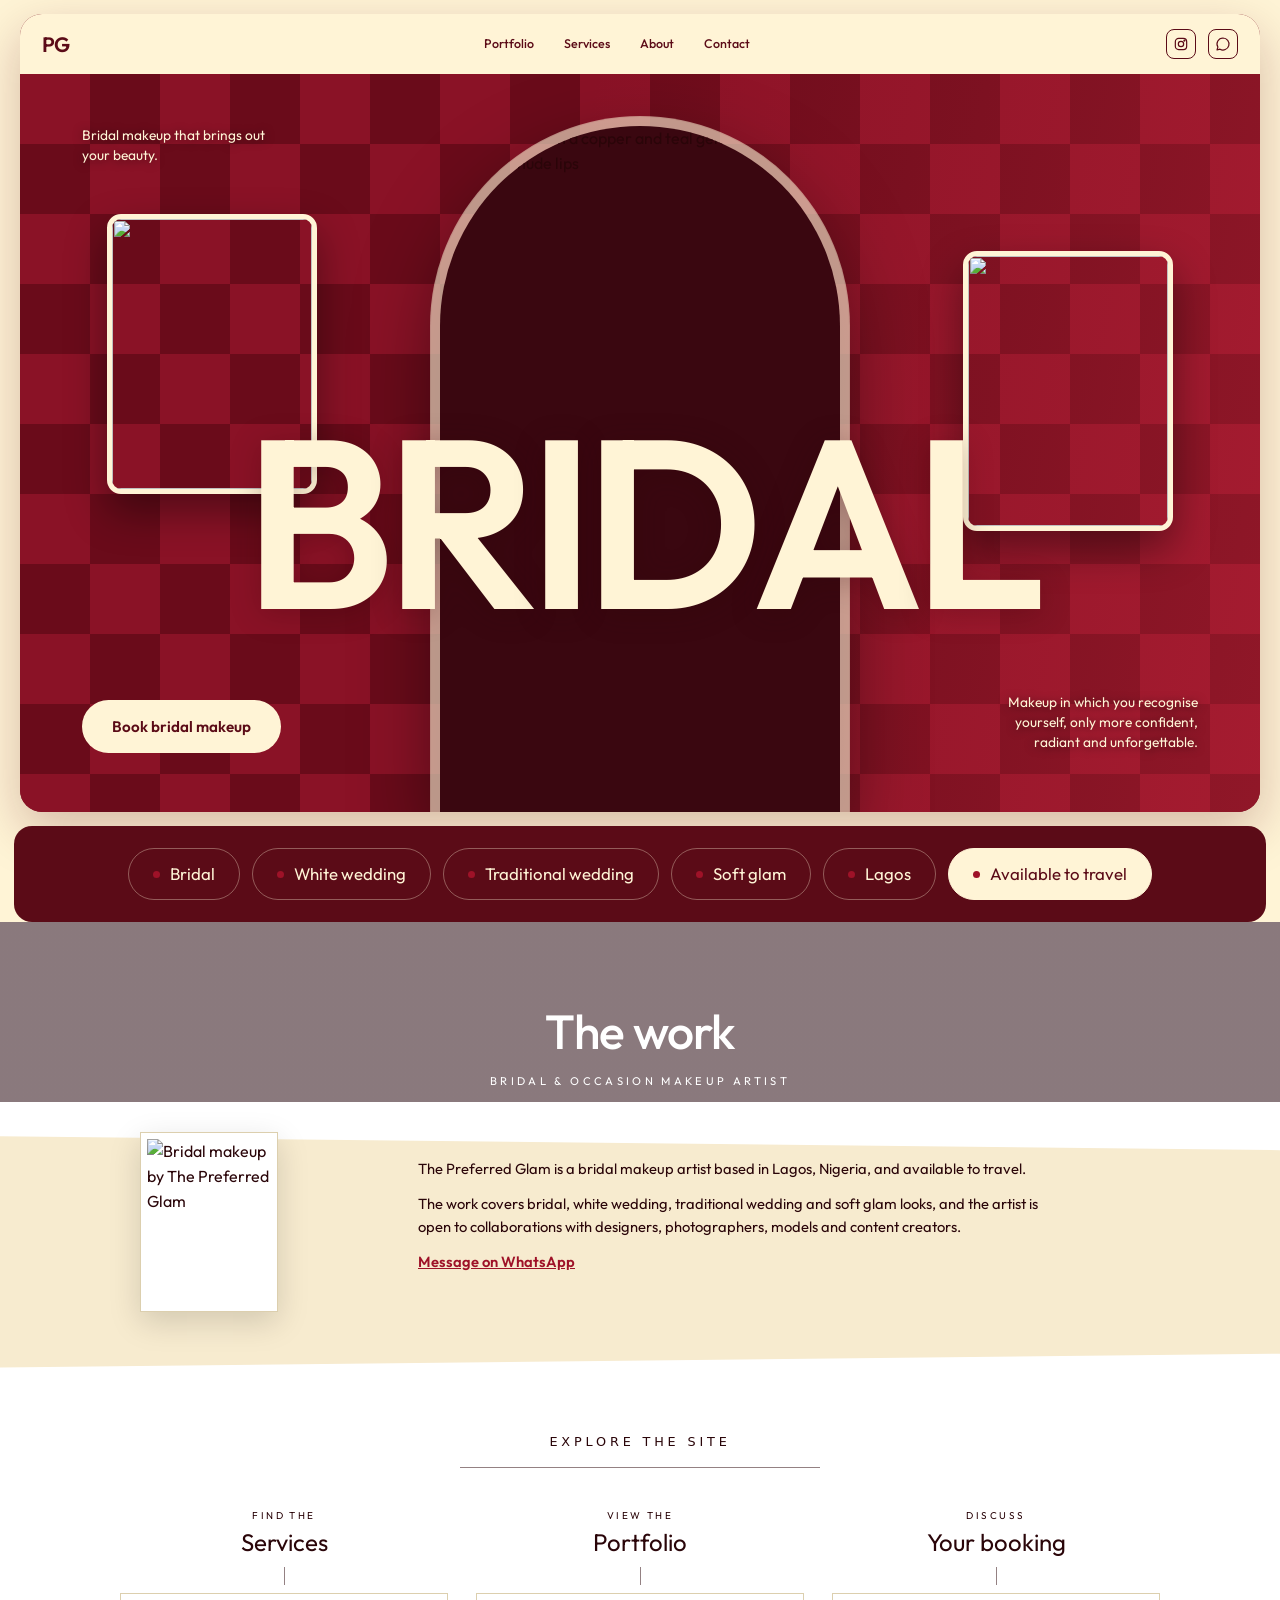
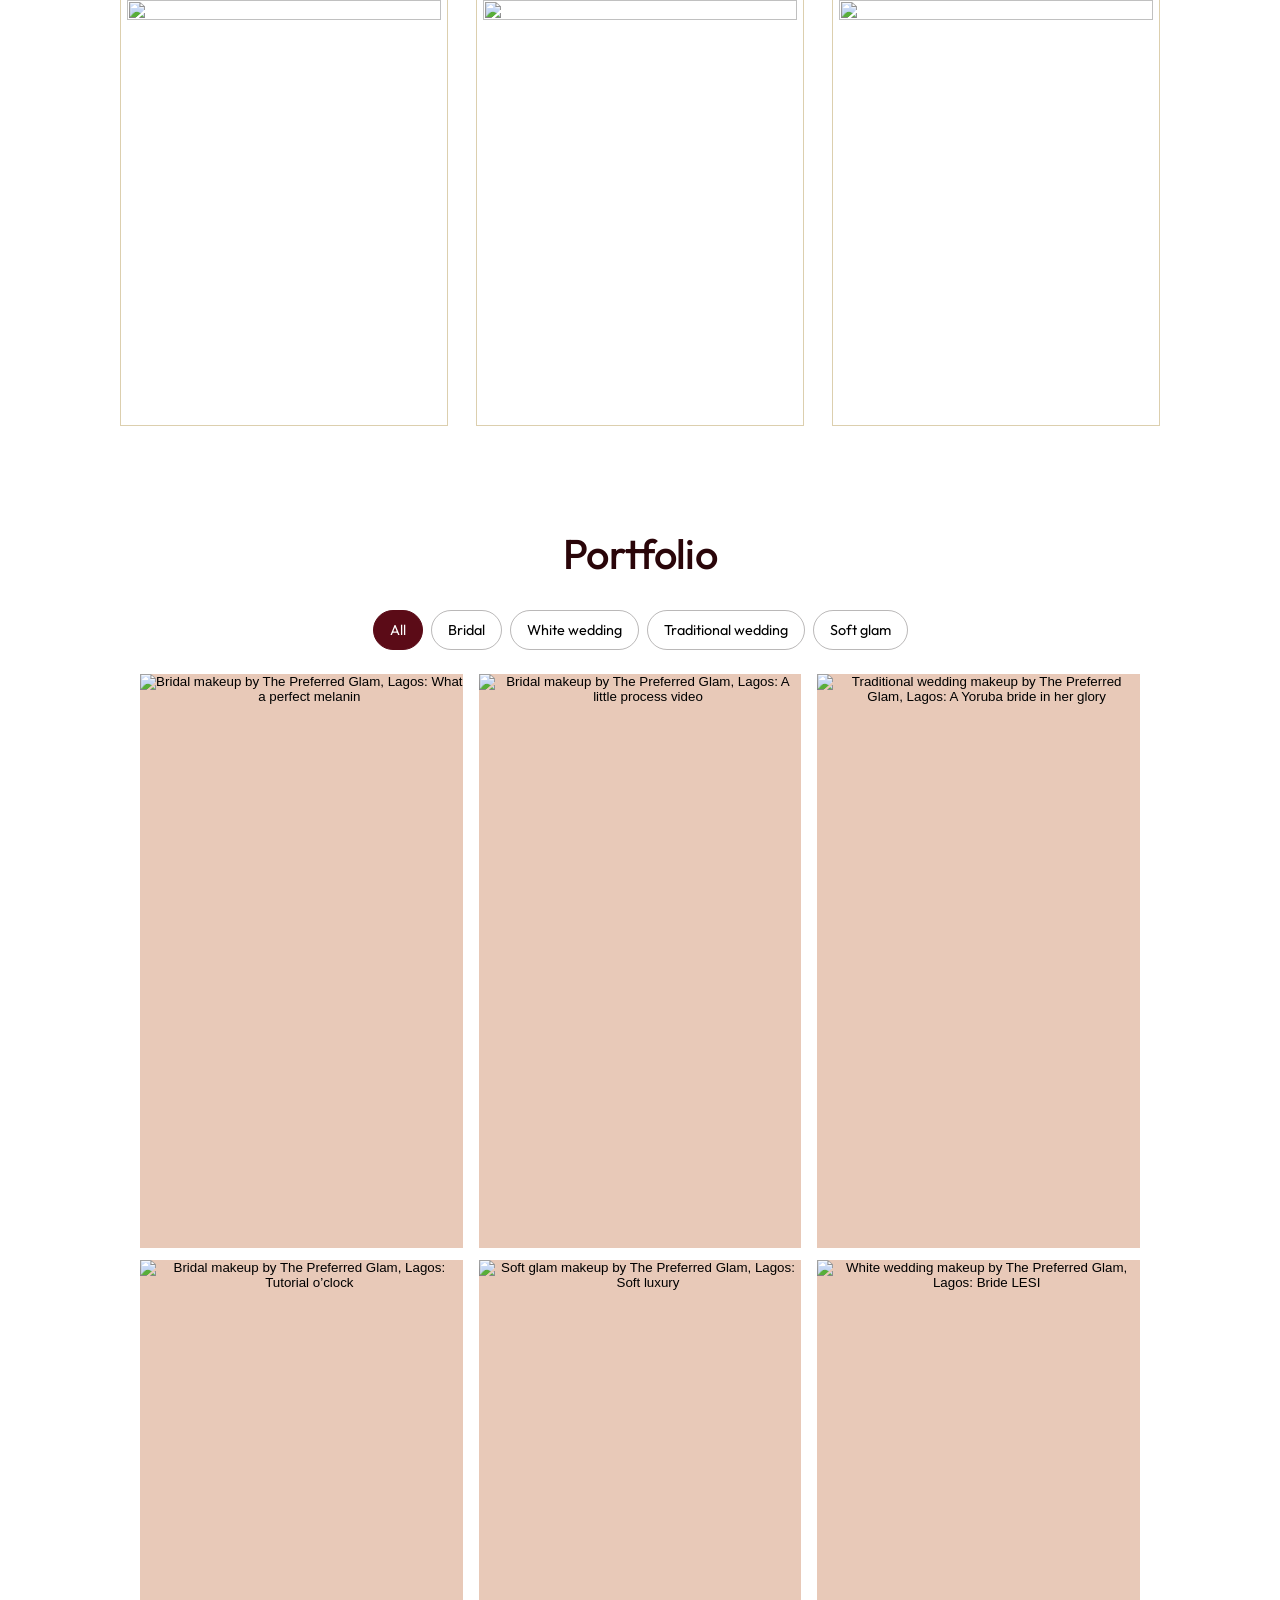
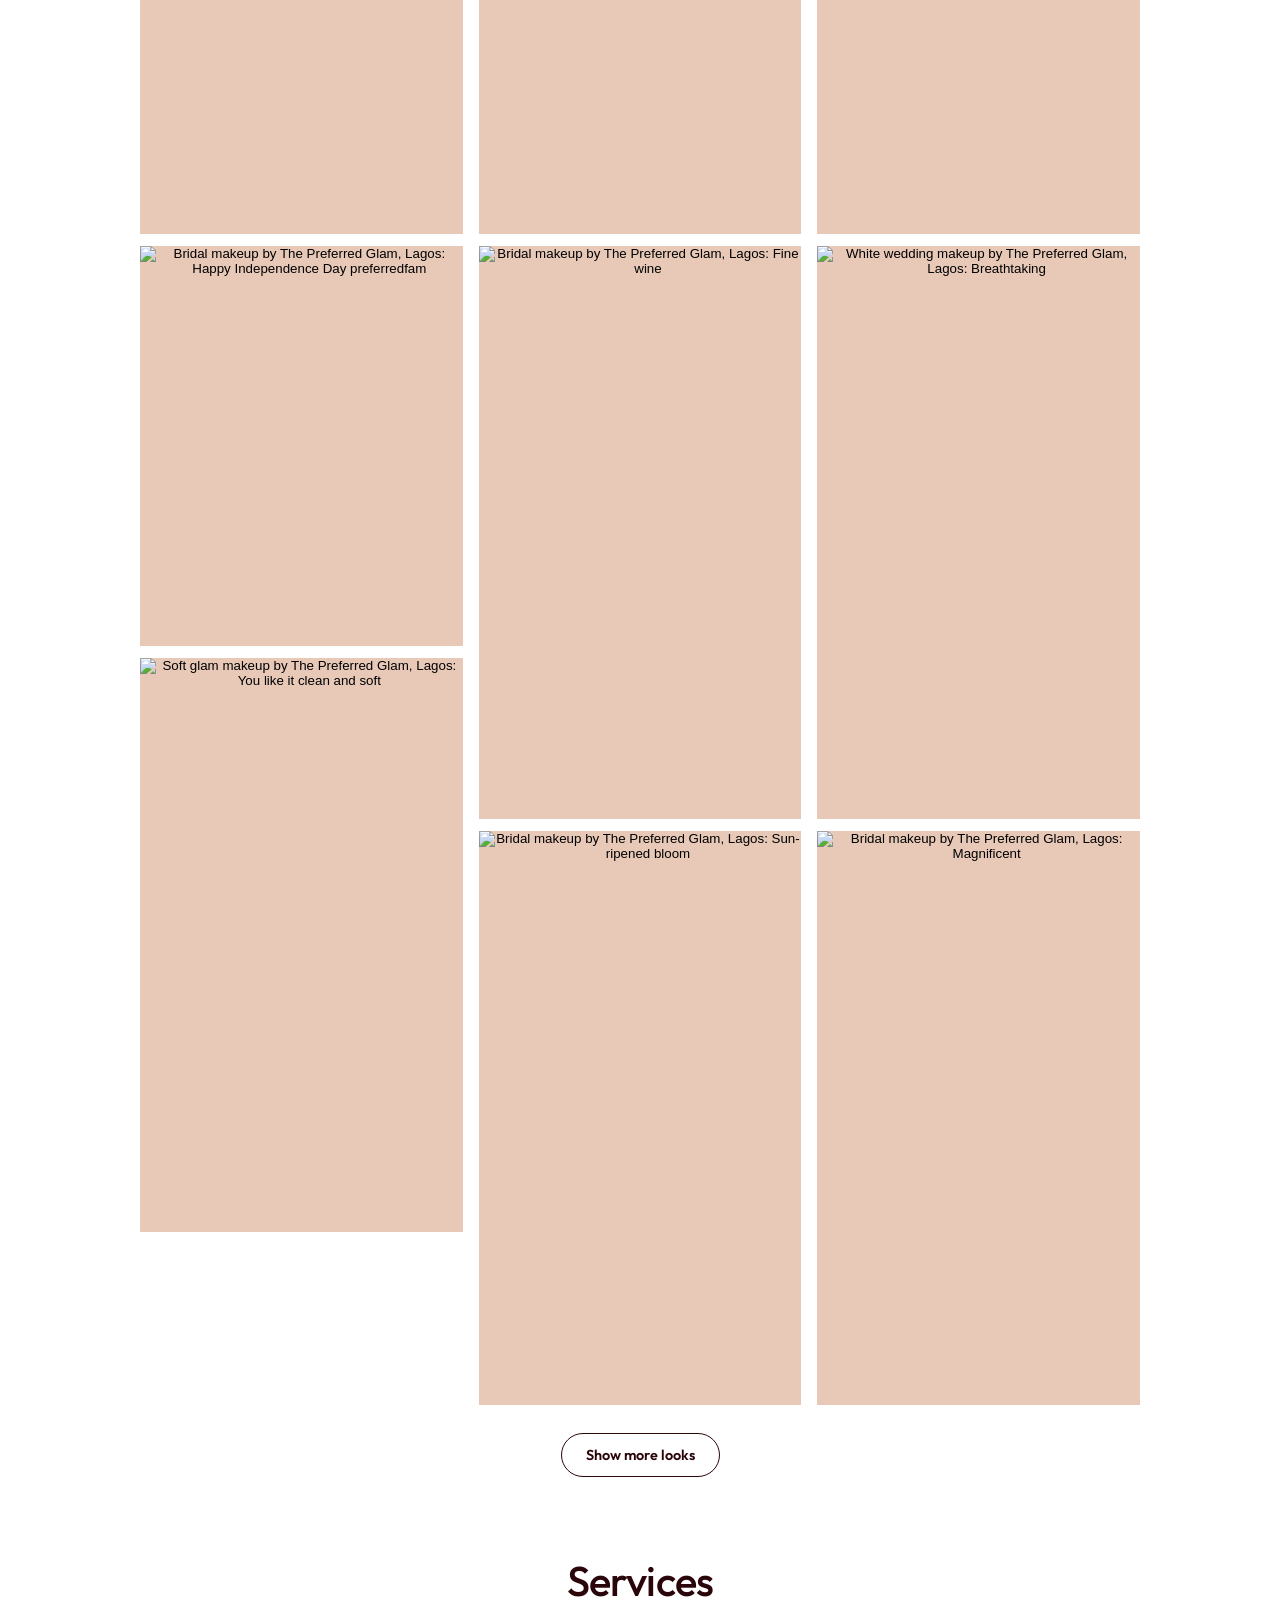
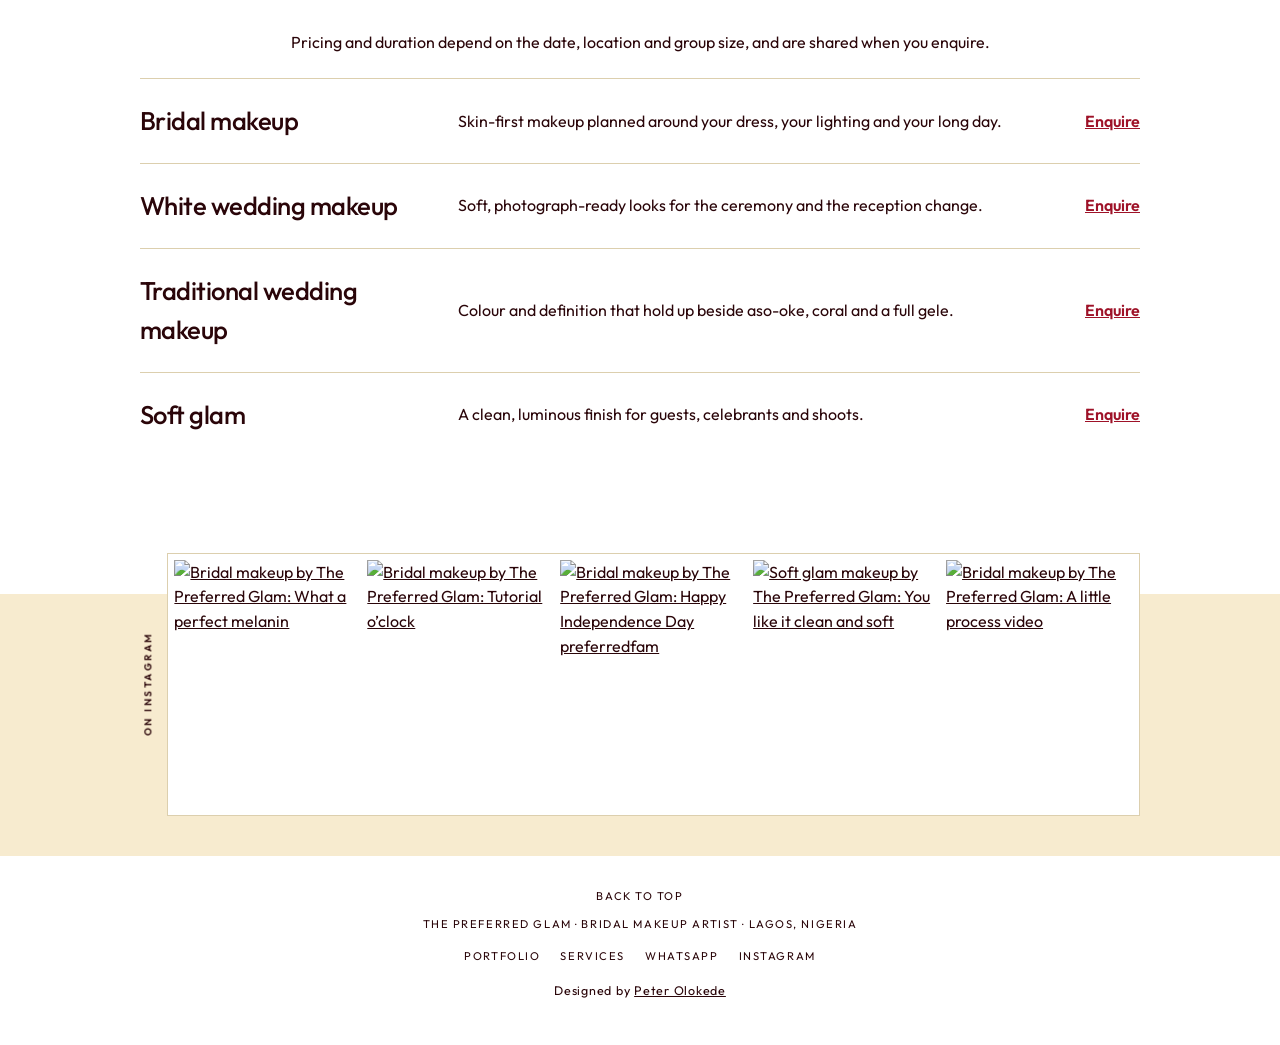
==== commit afc309d6: "Add files via upload" ====
--- a/index.html
+++ b/index.html
@@ -98,7 +98,7 @@
 .checker{position:absolute;inset:0;z-index:-3;background-image:conic-gradient(#6a0b1a 25%,#8a1226 0 50%,#6a0b1a 0 75%,#8a1226 0);background-size:140px 140px;animation:chk 12s linear infinite}
 .sheen{position:absolute;inset:0;z-index:-2;background:linear-gradient(100deg,transparent 20%,rgba(214,45,66,.38) 50%,transparent 80%);background-size:220% 100%;animation:sheen 9s ease-in-out infinite alternate}
 @keyframes chk{to{background-position:140px 0}}@keyframes sheen{to{background-position:100% 0}}
-.face{position:absolute;left:50%;top:0;height:100%;width:min(78vw,470px);transform:translateX(-50%);object-fit:cover;object-position:50% 12%;z-index:-1;-webkit-mask-image:linear-gradient(90deg,transparent,#000 16%,#000 84%,transparent);mask-image:linear-gradient(90deg,transparent,#000 16%,#000 84%,transparent)}
+
 .giant{margin:0;display:flex;font-weight:600;font-size:clamp(3.4rem,19vw,15rem);line-height:.9;letter-spacing:-.045em;color:var(--pearl);text-shadow:0 4px 30px rgba(42,5,9,.25)}
 .giant span{display:inline-block;opacity:0;transform:translateY(60px);animation:rise 1s cubic-bezier(.2,.7,.2,1) forwards}
 .giant span:nth-child(2){animation-delay:.08s}.giant span:nth-child(3){animation-delay:.16s}.giant span:nth-child(4){animation-delay:.24s}.giant span:nth-child(5){animation-delay:.32s}.giant span:nth-child(6){animation-delay:.4s}
@@ -110,12 +110,27 @@
 @media(max-width:520px){.note.r{display:none}.pillcta{left:50%;transform:translateX(-50%)}.pillcta:hover{transform:translateX(-50%) translateY(-3px)}}
 footer .credit{margin-top:16px;letter-spacing:.06em;text-transform:none;font-size:.78rem}footer .credit a{text-decoration:underline}
 @media(prefers-reduced-motion:reduce){.checker,.sheen,.giant span{animation:none!important}.giant span{opacity:1;transform:none}}
+
+.arch{position:absolute;left:50%;bottom:0;transform:translateX(-50%);width:min(74vw,400px);height:93%;border-radius:999px 999px 0 0;overflow:hidden;z-index:0;background:#3a0710;
+ box-shadow:0 0 0 9px rgba(255,244,214,.12),0 0 0 10px rgba(255,244,214,.55),0 30px 80px rgba(0,0,0,.5)}
+.slide{position:absolute;inset:0;width:100%;height:100%;object-fit:cover;opacity:0;transform:scale(1.14);transition:opacity 1.3s ease,transform 7s ease-out}
+.slide.on{opacity:1;transform:scale(1)}
+.arch::after{content:"";position:absolute;inset:0;background:linear-gradient(transparent 55%,rgba(58,7,16,.55));pointer-events:none}
+.float{position:absolute;z-index:1;width:clamp(120px,17vw,210px);aspect-ratio:3/4;border:5px solid var(--pearl);border-radius:14px;overflow:hidden;box-shadow:0 18px 40px rgba(0,0,0,.4);animation:bob 7s ease-in-out infinite;transition:translate .25s ease-out}
+.float img{width:100%;height:100%;object-fit:cover}
+.float.a{left:7%;top:19%;--r:-7deg}.float.b{right:7%;top:24%;--r:6deg;animation-delay:-3.5s}
+@keyframes bob{0%,100%{transform:translateY(0) rotate(var(--r))}50%{transform:translateY(-14px) rotate(var(--r))}}
+.stage .giant{position:absolute;left:0;right:0;bottom:25%;justify-content:center;z-index:2}
+.stage .note{z-index:3}
+@media(max-width:640px){.float{display:none}.stage .giant{bottom:22%}}
+@media(prefers-reduced-motion:reduce){.float{animation:none;transform:rotate(var(--r))}.slide{transition:opacity .01s;transform:none}}
 </style></head><body>
 <header class="vh"><div class="win"><nav class="vnav" aria-label="Main"><a class="logo" href="#" aria-label="The Preferred Glam">PG</a>
 <ul><li><a href="#portfolio">Portfolio</a></li><li><a href="#services">Services</a></li><li><a href="#about">About</a></li><li><a href="https://wa.me/2348142095677?text=Hello%2C%20I%20would%20like%20to%20enquire%20about%20makeup.">Contact</a></li></ul>
 <div class="soc"><a href="https://www.instagram.com/thepreferredglam/" rel="noopener" aria-label="Instagram"><svg viewBox="0 0 24 24" fill="none" stroke="currentColor" stroke-width="1.8"><rect x="3.5" y="3.5" width="17" height="17" rx="5"/><circle cx="12" cy="12" r="4"/><circle cx="17.2" cy="6.8" r=".8" fill="currentColor"/></svg></a><a href="https://wa.me/2348142095677?text=Hello" rel="noopener" aria-label="WhatsApp"><svg viewBox="0 0 24 24" fill="none" stroke="currentColor" stroke-width="1.8" stroke-linejoin="round"><path d="M12 3a9 9 0 0 0-7.7 13.6L3 21l4.5-1.2A9 9 0 1 0 12 3z"/></svg></a></div></nav>
 <div class="stage"><div class="checker" aria-hidden="true"></div><div class="sheen" aria-hidden="true"></div>
-<img class="face" src="https://scontent-icn2-1.cdninstagram.com/v/t51.82787-15/776498127_18065835083726344_6477129902035740378_n.jpg?stp=dst-jpg_e15_tt6&amp;_nc_cat=105&amp;ig_cache_key=Mzk2NDE2MTAzMDUxMzU0ODYxODE4MDY1ODM1MDgwNzI2MzQ0.3-ccb7-5&amp;ccb=7-5&amp;_nc_sid=58cdad&amp;efg=eyJ2ZW5jb2RlX3RhZyI6IkNMSVBTLnhwaWRzLjEyODQuc2RyLnZpZGVvX3VzZXJfc2VsZWN0ZWRfdGh1bWJuYWlsLkMzIn0%3D&amp;_nc_ohc=foSfloqNRNIQ7kNvwFeDomP&amp;_nc_oc=AdqQBrpuUErZ2fdLxsrALUwp7JrqGAYkey0lzMNx5iqmxwYMngPbZj0biwzDD8BcIrY&amp;_nc_ad=z-m&amp;_nc_cid=0&amp;_nc_zt=23&amp;_nc_ht=scontent-icn2-1.cdninstagram.com&amp;_nc_gid=I-YgtepUu65FXvy3laA9ug&amp;_nc_ss=7a20f&amp;oh=00_AQRleATV1WAsgg3W0RACZTMRs5vdMpqOMfEqbHxUVkVDhQ&amp;oe=6AF56373" alt="Bridal makeup by The Preferred Glam" referrerpolicy="no-referrer">
+<div class="arch" role="group" aria-label="Featured bridal looks"><img class="slide on" src="images/hero-copper-gele.jpg" alt="Bridal look with a copper and teal gele, bronzed eyes and glossy nude lips" style="object-position:50% 28%"><img class="slide" src="images/hero-pink-veil.jpg" alt="Bridal look with soft pink eyeshadow, glossy lips and a tulle veil" style="object-position:50% 38%"><img class="slide" src="images/hero-white-veil.jpg" alt="White wedding look with soft glam makeup under a beaded veil" style="object-position:50% 30%"></div>
+<div class="float a" aria-hidden="true"><img src="images/hero-grey-gele.jpg" alt="" style="object-position:50% 30%"></div><div class="float b" aria-hidden="true"><img src="images/hero-white-bride.jpg" alt="" style="object-position:50% 25%"></div>
 <h1 class="giant" aria-label="Bridal makeup artist in Lagos"><span>B</span><span>R</span><span>I</span><span>D</span><span>A</span><span>L</span></h1>
 <p class="note l">Bridal makeup that brings out your beauty.</p>
 <p class="note r">Makeup in which you recognise yourself, only more confident, radiant and unforgettable.</p>
@@ -146,4 +161,10 @@
 
 document.getElementById('bWa').href='https://wa.me/2348142095677?text='+encodeURIComponent('Hello, I would like this look: '+b.dataset.title+' ('+b.dataset.ig+')');box.showModal()});
 document.getElementById('bClose').addEventListener('click',function(){box.close()});box.addEventListener('click',function(e){if(e.target===box)box.close()});render()})();
+</script><script>
+(function(){var st=document.querySelector('.stage'),sl=[].slice.call(document.querySelectorAll('.slide')),i=0,rm=matchMedia('(prefers-reduced-motion:reduce)').matches;
+if(!rm&&sl.length>1)setInterval(function(){if(document.hidden)return;sl[i].classList.remove('on');i=(i+1)%sl.length;sl[i].classList.add('on')},4800);
+var fl=[].slice.call(document.querySelectorAll('.float'));
+if(!rm&&matchMedia('(hover:hover)').matches)st.addEventListener('mousemove',function(e){var r=st.getBoundingClientRect(),x=(e.clientX-r.left)/r.width-.5,y=(e.clientY-r.top)/r.height-.5;fl.forEach(function(f,k){var d=k?-1:1;f.style.translate=(x*28*d)+'px '+(y*18*d)+'px'})});
+})();
 </script></body></html>
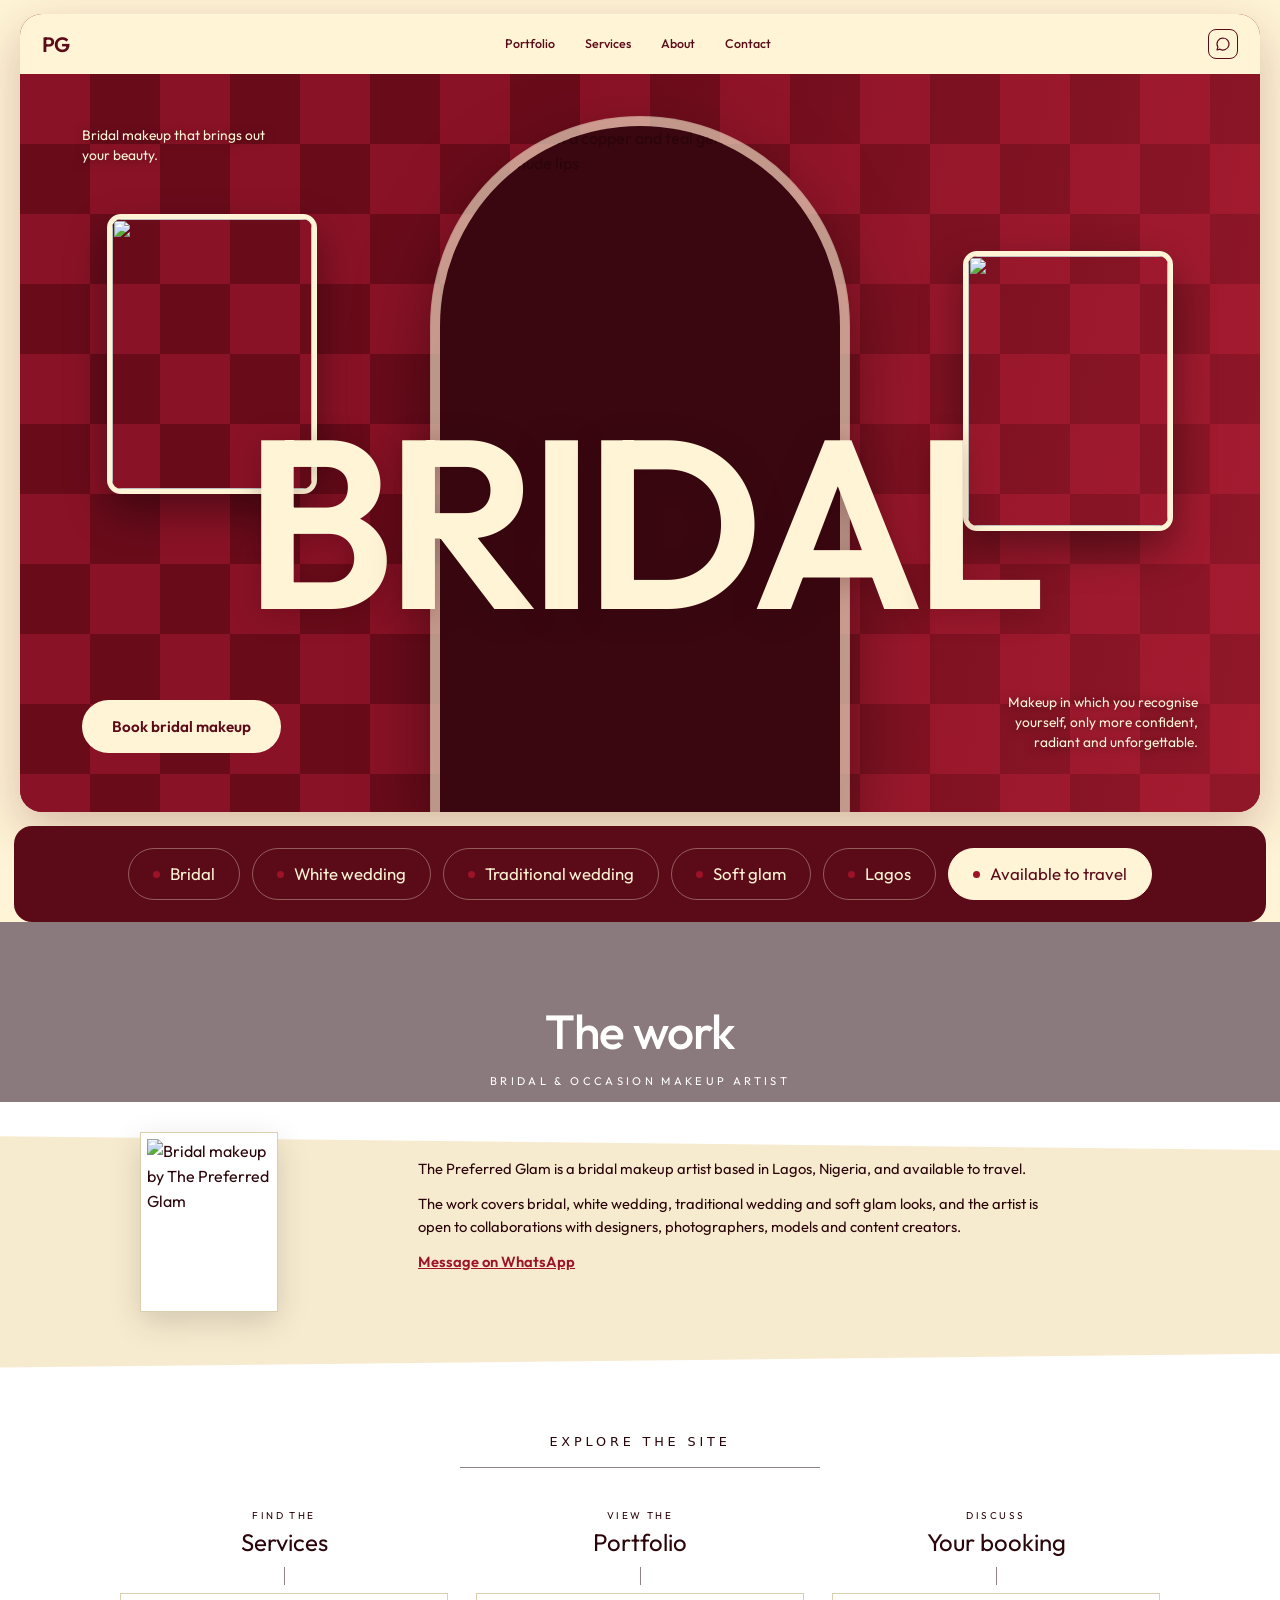
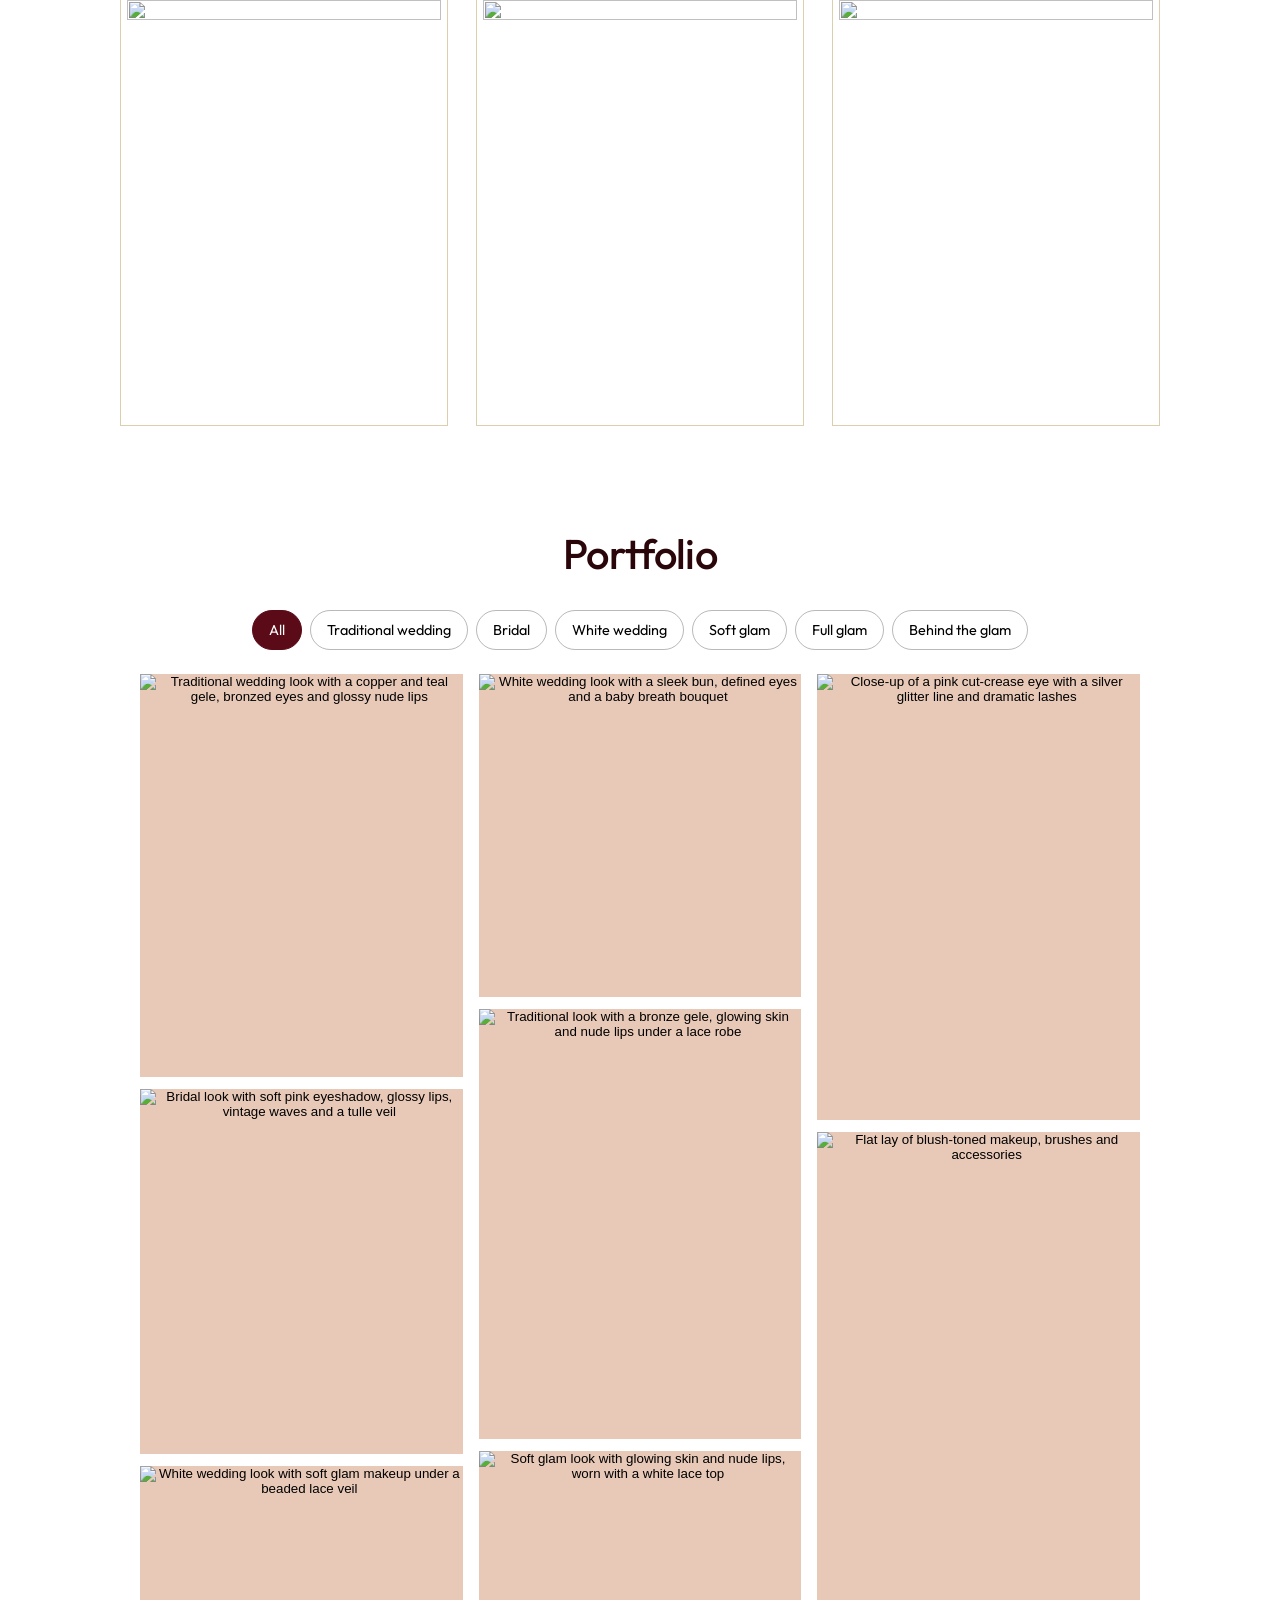
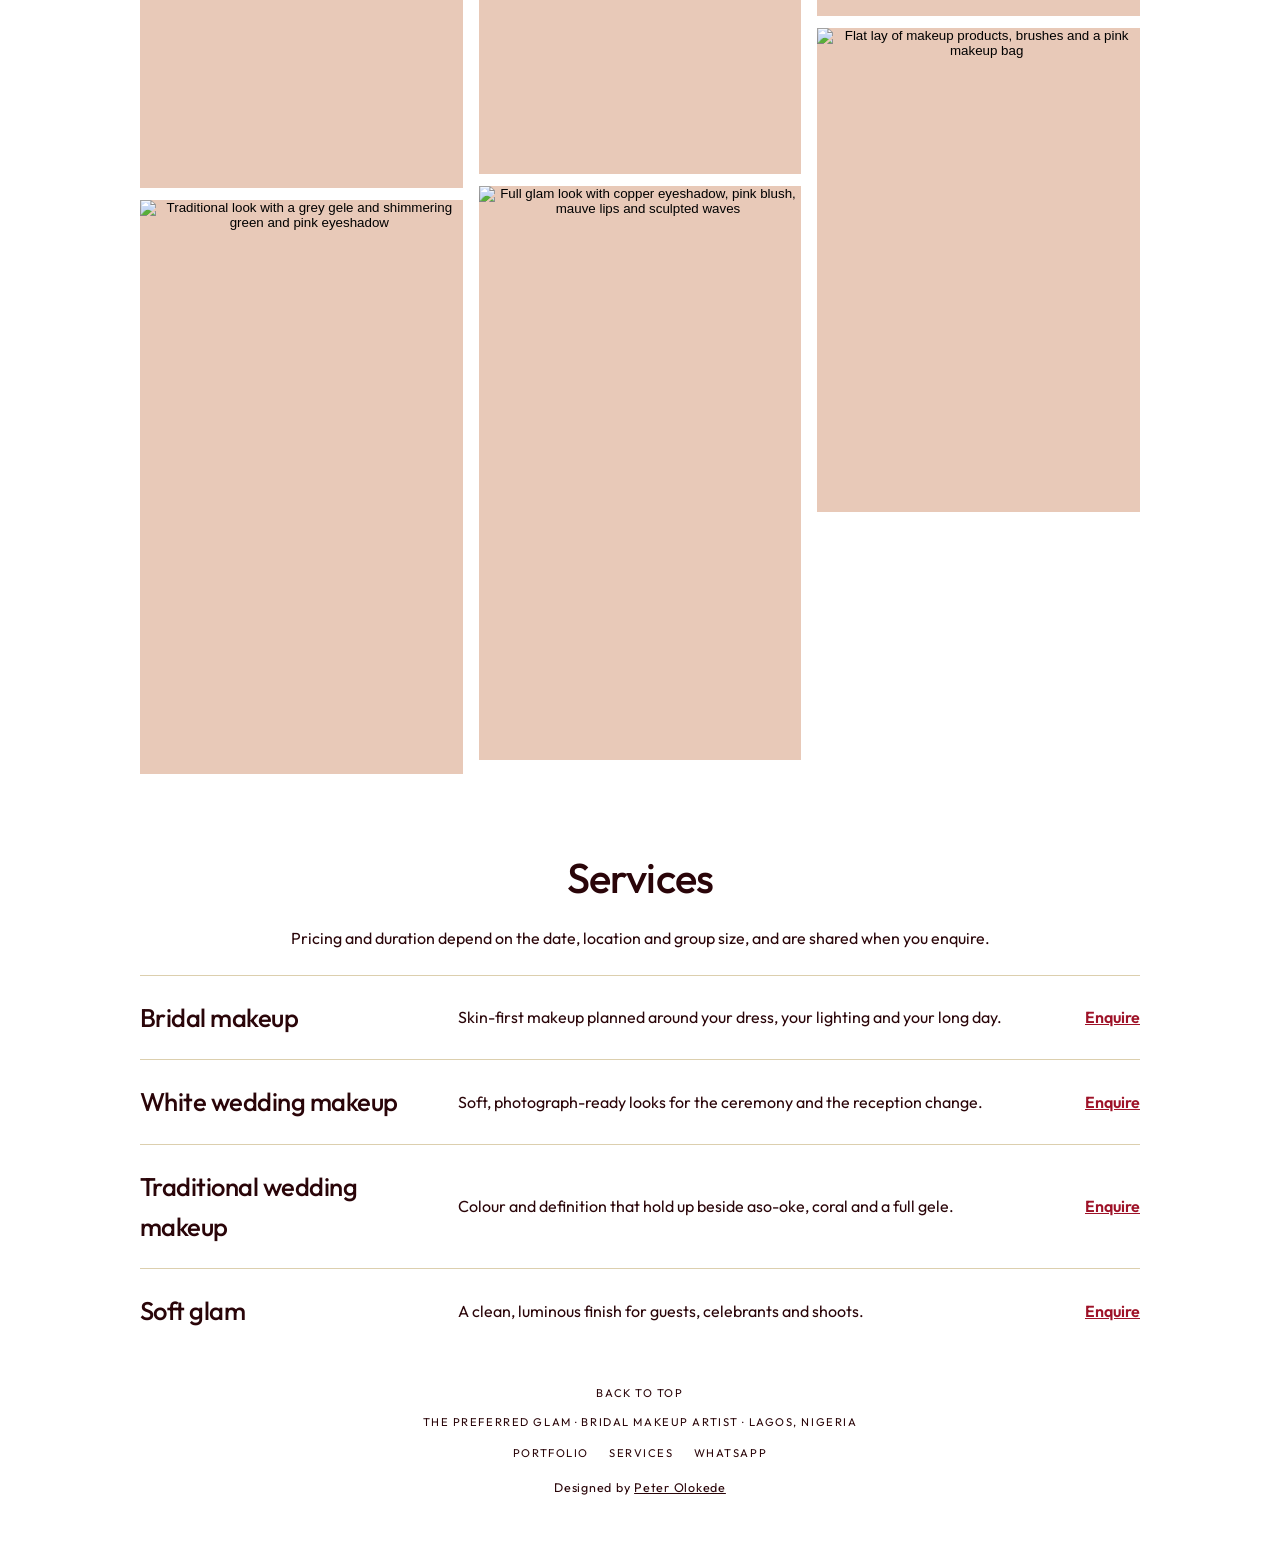
==== commit a9ee58e2: "Add files via upload" ====
--- a/index.html
+++ b/index.html
@@ -2,132 +2,10 @@
 <html lang="en"><head><meta charset="utf-8"><meta name="viewport" content="width=device-width,initial-scale=1">
 <title>The Preferred Glam | Bridal makeup artist in Lagos</title>
 <meta name="description" content="Bridal, white wedding, traditional and soft glam makeup by The Preferred Glam, Lagos. Available to travel.">
-<link rel="preconnect" href="https://fonts.googleapis.com"><link rel="preconnect" href="https://fonts.gstatic.com" crossorigin><link href="https://fonts.googleapis.com/css2?family=Outfit:wght@400;500;600&display=swap" rel="stylesheet"><style>
-:root{--pearl:#FFF4D6;--ink:#2a0509;--oxblood:#5B0B17;--crimson:#9E1228;--blush:#E8C9B8;--tint:#F7EBCF;--line:#dccfae;--font:"Outfit","Manrope",system-ui,-apple-system,"Segoe UI",sans-serif}
-*{box-sizing:border-box}html{scroll-behavior:smooth}body{margin:0;background:#fff;color:var(--ink);font-family:var(--font);line-height:1.55}
-.serif{font-family:var(--font)}h1,h2,h3{font-family:var(--font);font-weight:500;letter-spacing:-.02em;margin:0}
-a{color:inherit}:focus-visible{outline:2px solid var(--crimson);outline-offset:3px}img{display:block;max-width:100%}
-.wrap{max-width:1040px;margin:0 auto;padding:0 20px}
-.btn{display:inline-block;background:var(--crimson);color:#fff;padding:12px 24px;border-radius:999px;font-weight:600;font-size:.9rem;text-decoration:none;border:0;cursor:pointer;font-family:inherit}.btn:hover{background:var(--oxblood)}.btn.ghost{background:none;color:var(--ink);border:1px solid currentColor}
-.frame{display:block;border:1px solid var(--line);padding:6px;background:#fff}.frame img{width:100%;aspect-ratio:3/4;object-fit:cover}
-/* 1 split landing over sliding colour bands */
-
-
-
-
-
-
-
-
-
-
-
-
-
-
-
-
-
-
-
-
-
-
-
-/* 2 image band */
-.imgband{height:240px;background:linear-gradient(rgba(42,11,18,.55),rgba(42,11,18,.55)),url("https://scontent-icn2-1.cdninstagram.com/v/t51.82787-15/776498127_18065835083726344_6477129902035740378_n.jpg?stp=dst-jpg_e15_tt6&_nc_cat=105&ig_cache_key=Mzk2NDE2MTAzMDUxMzU0ODYxODE4MDY1ODM1MDgwNzI2MzQ0.3-ccb7-5&ccb=7-5&_nc_sid=58cdad&efg=eyJ2ZW5jb2RlX3RhZyI6IkNMSVBTLnhwaWRzLjEyODQuc2RyLnZpZGVvX3VzZXJfc2VsZWN0ZWRfdGh1bWJuYWlsLkMzIn0%3D&_nc_ohc=foSfloqNRNIQ7kNvwFeDomP&_nc_oc=AdqQBrpuUErZ2fdLxsrALUwp7JrqGAYkey0lzMNx5iqmxwYMngPbZj0biwzDD8BcIrY&_nc_ad=z-m&_nc_cid=0&_nc_zt=23&_nc_ht=scontent-icn2-1.cdninstagram.com&_nc_gid=I-YgtepUu65FXvy3laA9ug&_nc_ss=7a20f&oh=00_AQRleATV1WAsgg3W0RACZTMRs5vdMpqOMfEqbHxUVkVDhQ&oe=6AF56373") center 22%/cover;display:grid;place-items:center;text-align:center;color:#fff}
-.imgband h2{font-size:clamp(2rem,6vw,3rem)}.imgband p{margin:4px 0 0;letter-spacing:.3em;font-size:.7rem}
-/* 3 about with overlapping portrait */
-.about{position:relative;background:#fff;padding:0 0 56px}
-.about::before{content:"";position:absolute;left:0;right:0;top:34px;bottom:0;background:var(--tint);clip-path:polygon(0 0,100% 6%,100% 94%,0 100%)}
-.about-in{position:relative;display:grid;gap:24px;grid-template-columns:1fr;margin-top:-60px;align-items:center}
-.about-in .frame{width:min(220px,60%);box-shadow:0 10px 30px rgba(0,0,0,.15)}
-.about-in p{margin:0 0 12px;font-size:.92rem;max-width:62ch}
-@media(min-width:720px){.about-in{grid-template-columns:230px 1fr;gap:48px;padding-top:30px}}
-/* 4 explore */
-.explore{padding:64px 0 24px;text-align:center}.explore h2{font-family:system-ui,sans-serif;letter-spacing:.3em;font-size:.8rem;font-weight:500}.explore h2::after{content:"";display:block;width:min(360px,70%);height:1px;background:var(--ink);margin:16px auto 0;opacity:.5}
-.tri{list-style:none;margin:40px 0 0;padding:0;display:grid;gap:28px;grid-template-columns:1fr}@media(min-width:720px){.tri{grid-template-columns:repeat(3,1fr)}}
-.tri a{text-decoration:none;display:block}.tri small{display:block;font-size:.62rem;letter-spacing:.25em}.tri .t{font-family:var(--font);font-size:1.5rem}.tri i{display:block;width:1px;height:18px;background:var(--ink);margin:6px auto 8px;opacity:.5}
-/* gallery */
-section[id]{scroll-margin-top:16px}
-.sec-h{text-align:center;margin:72px 0 24px}.sec-h h2{font-size:clamp(1.8rem,5vw,2.6rem)}
-.filters{display:flex;flex-wrap:wrap;gap:8px;justify-content:center;margin:0 0 24px}
-.pill{border:1px solid rgba(28,20,22,.3);background:none;border-radius:999px;padding:8px 16px;font:inherit;font-size:.9rem;cursor:pointer}.pill[aria-pressed=true]{background:var(--oxblood);border-color:var(--oxblood);color:#fff}
-.grid{list-style:none;margin:0;padding:0;columns:2;column-gap:12px}@media(min-width:760px){.grid{columns:3;column-gap:16px}}
-.gcard{break-inside:avoid;margin-bottom:12px}.card{break-inside:avoid;margin-bottom:12px}.card[hidden]{display:none}
-.card button{position:relative;display:block;width:100%;padding:0;border:0;overflow:hidden;background:var(--blush);cursor:pointer}.card img{width:100%;height:auto;transition:transform .5s}.card button:hover img{transform:scale(1.03)}
-.tag{position:absolute;top:8px;right:8px;background:rgba(28,20,22,.75);color:#fff;font-size:.75rem;padding:3px 10px;border-radius:999px}
-.more{text-align:center;margin:28px 0 0}.more[hidden]{display:none}
-.svc{list-style:none;margin:0;padding:0;display:grid;gap:0}.svc li{border-top:1px solid var(--line);padding:22px 0;display:grid;gap:8px;grid-template-columns:1fr}@media(min-width:720px){.svc li{grid-template-columns:1fr 2fr auto;align-items:center}}
-.svc h3{font-size:1.6rem}.svc p{margin:0}.link{font-weight:600;color:var(--crimson)}
-/* instagram strip */
-.igw{background:linear-gradient(#fff 0,#fff 20%,var(--tint) 20%);margin-top:72px;padding:24px 0 40px}
-.ig{display:flex;align-items:stretch;gap:12px}.ig b{writing-mode:vertical-rl;transform:rotate(180deg);font-size:.62rem;letter-spacing:.25em;font-weight:600;align-self:center}
-.igs{flex:1;display:grid;grid-template-columns:repeat(5,1fr);gap:6px;border:1px solid var(--line);padding:6px;background:#fff}.igs img{width:100%;aspect-ratio:3/4;object-fit:cover}
-footer{background:#fff;text-align:center;padding:32px 20px;font-size:.7rem;letter-spacing:.14em}footer nav{display:flex;gap:20px;justify-content:center;flex-wrap:wrap;margin-top:14px}footer a{text-decoration:none}
-dialog{border:0;border-radius:16px;padding:0;width:min(92vw,500px);max-height:92vh;background:#fff}dialog::backdrop{background:rgba(28,20,22,.82)}
-dialog img{width:100%;max-height:62vh;object-fit:contain;background:var(--ink)}.info{padding:20px}.info h2{font-size:1.6rem}.info p{margin:4px 0 16px;opacity:.7;font-size:.9rem}.acts{display:flex;flex-wrap:wrap;gap:8px}
-@media(prefers-reduced-motion:reduce){}
-
-.chips{border-radius:18px;margin-top:14px;display:flex;flex-wrap:wrap;justify-content:center;gap:12px;background:var(--oxblood);padding:22px 16px}
-.chip{position:relative;overflow:hidden;isolation:isolate;display:inline-flex;align-items:center;gap:10px;padding:12px 24px;border:1px solid rgba(255,244,214,.35);border-radius:999px;color:#FFF4D6;text-decoration:none;font-family:var(--font);font-size:1.05rem;cursor:pointer;
- opacity:0;transform:translateY(18px);animation:chipIn .7s cubic-bezier(.2,.7,.2,1) forwards;transition:transform .35s cubic-bezier(.2,.7,.2,1),box-shadow .35s,border-color .35s,color .35s}
-.chip:nth-child(1){animation-delay:.1s}.chip:nth-child(2){animation-delay:.2s}.chip:nth-child(3){animation-delay:.3s}.chip:nth-child(4){animation-delay:.4s}.chip:nth-child(5){animation-delay:.5s}.chip:nth-child(6){animation-delay:.6s}
-@keyframes chipIn{to{opacity:1;transform:none}}
-.chip::before{content:"";position:absolute;inset:0;z-index:-1;background:linear-gradient(100deg,var(--crimson),#6B1226);transform:scaleX(0);transform-origin:left;transition:transform .45s cubic-bezier(.2,.7,.2,1)}
-.chip::after{content:"";position:absolute;top:0;left:-60%;width:40%;height:100%;z-index:-1;background:linear-gradient(100deg,transparent,rgba(255,255,255,.35),transparent);transform:skewX(-20deg)}
-.chip i{width:7px;height:7px;border-radius:50%;background:var(--crimson);transition:background .35s,transform .35s;animation:pulse 2.4s ease-in-out infinite}
-@keyframes pulse{50%{box-shadow:0 0 0 6px rgba(168,25,47,0)}0%{box-shadow:0 0 0 0 rgba(168,25,47,.6)}}
-.chip:hover,.chip:focus-visible{transform:translateY(-4px) scale(1.04);border-color:var(--crimson);box-shadow:0 10px 24px rgba(168,25,47,.45)}
-.chip:hover::before,.chip:focus-visible::before{transform:scaleX(1)}
-.chip:hover::after,.chip:focus-visible::after{left:130%;transition:left .7s ease}
-.chip:hover i,.chip:focus-visible i{background:#fff;transform:scale(1.5);animation:none}
-.chip:active{transform:translateY(-1px) scale(.96)}
-.chip.solid{background:#FFF4D6;color:var(--oxblood);border-color:#FFF4D6}.chip.solid::before{background:var(--blush)}.chip.solid:hover{color:var(--ink)}
-@media(prefers-reduced-motion:reduce){.chip{animation:none;opacity:1;transform:none}.chip i{animation:none}.chip::after{display:none}}
-
-.vh{padding:14px 14px 0;background:var(--pearl)}
-.win{max-width:1240px;margin:0 auto;border-radius:22px;overflow:hidden;background:#7a0f20;box-shadow:0 18px 50px rgba(91,11,23,.25)}
-.vnav{display:flex;align-items:center;justify-content:space-between;gap:16px;background:var(--pearl);color:var(--oxblood);padding:14px 22px}
-.logo{font-weight:600;font-size:1.3rem;letter-spacing:-.05em;text-decoration:none}
-.vnav ul{display:none;list-style:none;margin:0;padding:0;gap:30px;font-size:.78rem;font-weight:500}.vnav ul a{text-decoration:none;position:relative}
-.vnav ul a::after{content:"";position:absolute;left:0;right:0;bottom:-3px;height:1.5px;background:currentColor;transform:scaleX(0);transform-origin:left;transition:transform .3s}.vnav ul a:hover::after{transform:scaleX(1)}
-@media(min-width:600px){.vnav ul{display:flex}}
-.soc{display:flex;gap:12px}.soc a{display:grid;place-items:center;width:30px;height:30px;border:1.5px solid currentColor;border-radius:8px;transition:background .25s,color .25s}.soc a:hover{background:var(--oxblood);color:var(--pearl)}.soc svg{width:16px;height:16px}
-.stage{position:relative;min-height:clamp(520px,82vh,760px);overflow:hidden;display:grid;place-items:center;isolation:isolate}
-.checker{position:absolute;inset:0;z-index:-3;background-image:conic-gradient(#6a0b1a 25%,#8a1226 0 50%,#6a0b1a 0 75%,#8a1226 0);background-size:140px 140px;animation:chk 12s linear infinite}
-.sheen{position:absolute;inset:0;z-index:-2;background:linear-gradient(100deg,transparent 20%,rgba(214,45,66,.38) 50%,transparent 80%);background-size:220% 100%;animation:sheen 9s ease-in-out infinite alternate}
-@keyframes chk{to{background-position:140px 0}}@keyframes sheen{to{background-position:100% 0}}
-
-.giant{margin:0;display:flex;font-weight:600;font-size:clamp(3.4rem,19vw,15rem);line-height:.9;letter-spacing:-.045em;color:var(--pearl);text-shadow:0 4px 30px rgba(42,5,9,.25)}
-.giant span{display:inline-block;opacity:0;transform:translateY(60px);animation:rise 1s cubic-bezier(.2,.7,.2,1) forwards}
-.giant span:nth-child(2){animation-delay:.08s}.giant span:nth-child(3){animation-delay:.16s}.giant span:nth-child(4){animation-delay:.24s}.giant span:nth-child(5){animation-delay:.32s}.giant span:nth-child(6){animation-delay:.4s}
-@keyframes rise{to{opacity:1;transform:none}}
-.note{position:absolute;z-index:3;margin:0;color:var(--pearl);font-size:clamp(.68rem,1.9vw,.86rem);line-height:1.45;max-width:190px;text-shadow:0 1px 10px rgba(42,5,9,.6)}
-.note.l{top:7%;left:5%}.note.r{bottom:8%;right:5%;text-align:right;max-width:210px}
-.pillcta{position:absolute;left:5%;bottom:8%;z-index:3;background:var(--pearl);color:var(--oxblood);font-weight:600;font-size:clamp(.78rem,2vw,.95rem);padding:15px 30px;border-radius:999px;text-decoration:none;transition:transform .3s cubic-bezier(.2,.7,.2,1),box-shadow .3s,background .3s}
-.pillcta:hover{transform:translateY(-4px) scale(1.04);background:#fff;box-shadow:0 12px 28px rgba(0,0,0,.35)}.pillcta:active{transform:scale(.96)}
-@media(max-width:520px){.note.r{display:none}.pillcta{left:50%;transform:translateX(-50%)}.pillcta:hover{transform:translateX(-50%) translateY(-3px)}}
-footer .credit{margin-top:16px;letter-spacing:.06em;text-transform:none;font-size:.78rem}footer .credit a{text-decoration:underline}
-@media(prefers-reduced-motion:reduce){.checker,.sheen,.giant span{animation:none!important}.giant span{opacity:1;transform:none}}
-
-.arch{position:absolute;left:50%;bottom:0;transform:translateX(-50%);width:min(74vw,400px);height:93%;border-radius:999px 999px 0 0;overflow:hidden;z-index:0;background:#3a0710;
- box-shadow:0 0 0 9px rgba(255,244,214,.12),0 0 0 10px rgba(255,244,214,.55),0 30px 80px rgba(0,0,0,.5)}
-.slide{position:absolute;inset:0;width:100%;height:100%;object-fit:cover;opacity:0;transform:scale(1.14);transition:opacity 1.3s ease,transform 7s ease-out}
-.slide.on{opacity:1;transform:scale(1)}
-.arch::after{content:"";position:absolute;inset:0;background:linear-gradient(transparent 55%,rgba(58,7,16,.55));pointer-events:none}
-.float{position:absolute;z-index:1;width:clamp(120px,17vw,210px);aspect-ratio:3/4;border:5px solid var(--pearl);border-radius:14px;overflow:hidden;box-shadow:0 18px 40px rgba(0,0,0,.4);animation:bob 7s ease-in-out infinite;transition:translate .25s ease-out}
-.float img{width:100%;height:100%;object-fit:cover}
-.float.a{left:7%;top:19%;--r:-7deg}.float.b{right:7%;top:24%;--r:6deg;animation-delay:-3.5s}
-@keyframes bob{0%,100%{transform:translateY(0) rotate(var(--r))}50%{transform:translateY(-14px) rotate(var(--r))}}
-.stage .giant{position:absolute;left:0;right:0;bottom:25%;justify-content:center;z-index:2}
-.stage .note{z-index:3}
-@media(max-width:640px){.float{display:none}.stage .giant{bottom:22%}}
-@media(prefers-reduced-motion:reduce){.float{animation:none;transform:rotate(var(--r))}.slide{transition:opacity .01s;transform:none}}
-</style></head><body>
+<link rel="preconnect" href="https://fonts.googleapis.com"><link rel="preconnect" href="https://fonts.gstatic.com" crossorigin><link href="https://fonts.googleapis.com/css2?family=Outfit:wght@400;500;600&display=swap" rel="stylesheet"><link rel="stylesheet" href="style.css"></head><body>
 <header class="vh"><div class="win"><nav class="vnav" aria-label="Main"><a class="logo" href="#" aria-label="The Preferred Glam">PG</a>
 <ul><li><a href="#portfolio">Portfolio</a></li><li><a href="#services">Services</a></li><li><a href="#about">About</a></li><li><a href="https://wa.me/2348142095677?text=Hello%2C%20I%20would%20like%20to%20enquire%20about%20makeup.">Contact</a></li></ul>
-<div class="soc"><a href="https://www.instagram.com/thepreferredglam/" rel="noopener" aria-label="Instagram"><svg viewBox="0 0 24 24" fill="none" stroke="currentColor" stroke-width="1.8"><rect x="3.5" y="3.5" width="17" height="17" rx="5"/><circle cx="12" cy="12" r="4"/><circle cx="17.2" cy="6.8" r=".8" fill="currentColor"/></svg></a><a href="https://wa.me/2348142095677?text=Hello" rel="noopener" aria-label="WhatsApp"><svg viewBox="0 0 24 24" fill="none" stroke="currentColor" stroke-width="1.8" stroke-linejoin="round"><path d="M12 3a9 9 0 0 0-7.7 13.6L3 21l4.5-1.2A9 9 0 1 0 12 3z"/></svg></a></div></nav>
+<div class="soc"><a href="https://wa.me/2348142095677?text=Hello" rel="noopener" aria-label="WhatsApp"><svg viewBox="0 0 24 24" fill="none" stroke="currentColor" stroke-width="1.8" stroke-linejoin="round"><path d="M12 3a9 9 0 0 0-7.7 13.6L3 21l4.5-1.2A9 9 0 1 0 12 3z"/></svg></a></div></nav>
 <div class="stage"><div class="checker" aria-hidden="true"></div><div class="sheen" aria-hidden="true"></div>
 <div class="arch" role="group" aria-label="Featured bridal looks"><img class="slide on" src="images/hero-copper-gele.jpg" alt="Bridal look with a copper and teal gele, bronzed eyes and glossy nude lips" style="object-position:50% 28%"><img class="slide" src="images/hero-pink-veil.jpg" alt="Bridal look with soft pink eyeshadow, glossy lips and a tulle veil" style="object-position:50% 38%"><img class="slide" src="images/hero-white-veil.jpg" alt="White wedding look with soft glam makeup under a beaded veil" style="object-position:50% 30%"></div>
 <div class="float a" aria-hidden="true"><img src="images/hero-grey-gele.jpg" alt="" style="object-position:50% 30%"></div><div class="float b" aria-hidden="true"><img src="images/hero-white-bride.jpg" alt="" style="object-position:50% 25%"></div>
@@ -136,35 +14,17 @@
 <p class="note r">Makeup in which you recognise yourself, only more confident, radiant and unforgettable.</p>
 <a class="pillcta" href="https://wa.me/2348142095677?text=Hello%2C%20I%20would%20like%20to%20book%20bridal%20makeup.">Book bridal makeup</a></div></div><nav class="chips" aria-label="Browse by style"><a class="chip" href="#portfolio" data-go="Bridal"><i></i>Bridal</a><a class="chip" href="#portfolio" data-go="White wedding"><i></i>White wedding</a><a class="chip" href="#portfolio" data-go="Traditional wedding"><i></i>Traditional wedding</a><a class="chip" href="#portfolio" data-go="Soft glam"><i></i>Soft glam</a><a class="chip" href="#about"><i></i>Lagos</a><a class="chip solid" href="https://wa.me/2348142095677?text=Hello%2C%20I%20would%20like%20to%20ask%20about%20travel%20for%20my%20makeup."><i></i>Available to travel</a></nav></header>
 <div class="imgband" role="img" aria-label="Bridal makeup by The Preferred Glam"><div><h2>The work</h2><p>BRIDAL &amp; OCCASION MAKEUP ARTIST</p></div></div>
-<section class="about" id="about"><div class="wrap about-in"><span class="frame"><img src="https://scontent-mad1-1.cdninstagram.com/v/t51.82787-15/750521928_18061631621726344_4409983950343350916_n.jpg?stp=dst-jpg_e15_tt6&amp;_nc_cat=106&amp;ig_cache_key=Mzk0MzkxNzA1MTYzMzQ0ODE5ODE4MDYxNjMxNjE4NzI2MzQ0.3-ccb7-5&amp;ccb=7-5&amp;_nc_sid=58cdad&amp;efg=eyJ2ZW5jb2RlX3RhZyI6IkNMSVBTLnhwaWRzLjcyMC5zZHIudmlkZW9fZGVmYXVsdF9jb3Zlcl9mcmFtZS5DMyJ9&amp;_nc_ohc=_vqldoMsz3sQ7kNvwFWypY4&amp;_nc_oc=AdoRPU1we6dh_2bohi1qxTbbt_fJMoaPW6kkgKkeVn25WQrQtn2YxL2o4nV62anrozQ&amp;_nc_ad=z-m&amp;_nc_cid=0&amp;_nc_zt=23&amp;_nc_ht=scontent-mad1-1.cdninstagram.com&amp;_nc_gid=gxy7zUvLfkmj1K3DzB45Lw&amp;_nc_ss=7a20f&amp;oh=00_AQQLnQmeWT8Dda-6cNXXQS_b9u0kwKW56WfwDcUq2fNkaA&amp;oe=6AF57412" alt="Bridal makeup by The Preferred Glam" referrerpolicy="no-referrer"></span>
+<section class="about" id="about"><div class="wrap about-in"><span class="frame"><img src="images/hero-pink-veil.jpg" alt="Bridal makeup by The Preferred Glam"></span>
 <div><p>The Preferred Glam is a bridal makeup artist based in Lagos, Nigeria, and available to travel.</p><p>The work covers bridal, white wedding, traditional wedding and soft glam looks, and the artist is open to collaborations with designers, photographers, models and content creators.</p><p><a class="link" href="https://wa.me/2348142095677?text=Hello%2C%20I%20would%20like%20to%20enquire%20about%20makeup.">Message on WhatsApp</a></p></div></div></section>
 <section class="explore wrap"><h2>EXPLORE THE SITE</h2><ul class="tri">
-<li><a href="#services"><small>FIND THE</small><span class="t">Services</span><i></i><span class="frame"><img src="https://scontent-mel1-1.cdninstagram.com/v/t51.82787-15/783685908_18067728263726344_973277580778718886_n.jpg?stp=dst-jpg_e15_tt6&amp;_nc_cat=103&amp;_nc_map=urlgen_bucketless&amp;ig_cache_key=Mzk3MDY1MjUzMzE1NDk3NTIzMzE4MDY3NzI4MjYwNzI2MzQ0.3-ccb7-5&amp;ccb=7-5&amp;_nc_sid=58cdad&amp;efg=eyJ2ZW5jb2RlX3RhZyI6IkNMSVBTLnhwaWRzLjcyMC5zZHIudmlkZW9fdXNlcl91cGxvYWRlZF90aHVtYm5haWwuQzMifQ%3D%3D&amp;_nc_ohc=X5cE-8J3PdgQ7kNvwHojLSV&amp;_nc_oc=AdpsqQChHUrFe6UlPRn1XZwBy6wMJ64ho2Is62HQ8xSiiCG_424Gno7j2FNAgmisIMM&amp;_nc_ad=z-m&amp;_nc_cid=0&amp;_nc_zt=23&amp;_nc_ht=scontent-mel1-1.cdninstagram.com&amp;_nc_gid=oD3zJ3wkT6IihfT9JJ0TUw&amp;_nc_ss=7a20f&amp;oh=00_AQRHdnMYXzP_6IcwquhqvlJ5vcezNQekRMUYtnMs9F1Glw&amp;oe=6AF57275" alt="" referrerpolicy="no-referrer"></span></a></li>
-<li><a href="#portfolio"><small>VIEW THE</small><span class="t">Portfolio</span><i></i><span class="frame"><img src="https://scontent-icn2-1.cdninstagram.com/v/t51.82787-15/776498127_18065835083726344_6477129902035740378_n.jpg?stp=dst-jpg_e15_tt6&amp;_nc_cat=105&amp;ig_cache_key=Mzk2NDE2MTAzMDUxMzU0ODYxODE4MDY1ODM1MDgwNzI2MzQ0.3-ccb7-5&amp;ccb=7-5&amp;_nc_sid=58cdad&amp;efg=eyJ2ZW5jb2RlX3RhZyI6IkNMSVBTLnhwaWRzLjEyODQuc2RyLnZpZGVvX3VzZXJfc2VsZWN0ZWRfdGh1bWJuYWlsLkMzIn0%3D&amp;_nc_ohc=foSfloqNRNIQ7kNvwFeDomP&amp;_nc_oc=AdqQBrpuUErZ2fdLxsrALUwp7JrqGAYkey0lzMNx5iqmxwYMngPbZj0biwzDD8BcIrY&amp;_nc_ad=z-m&amp;_nc_cid=0&amp;_nc_zt=23&amp;_nc_ht=scontent-icn2-1.cdninstagram.com&amp;_nc_gid=I-YgtepUu65FXvy3laA9ug&amp;_nc_ss=7a20f&amp;oh=00_AQRleATV1WAsgg3W0RACZTMRs5vdMpqOMfEqbHxUVkVDhQ&amp;oe=6AF56373" alt="" referrerpolicy="no-referrer"></span></a></li>
-<li><a href="https://wa.me/2348142095677?text=Hello%2C%20I%20would%20like%20to%20book."><small>DISCUSS</small><span class="t">Your booking</span><i></i><span class="frame"><img src="https://scontent-ams2-1.cdninstagram.com/v/t51.71878-15/746369139_1710312503517421_6410375456319235560_n.jpg?stp=dst-jpg_e15_tt6&amp;_nc_cat=101&amp;ig_cache_key=Mzk0MTY2Njg3NTUxODczMDI2MTExOTAwMTMxMjY2MTU1MTg%3D.3-ccb7-5&amp;ccb=7-5&amp;_nc_sid=58cdad&amp;efg=eyJ2ZW5jb2RlX3RhZyI6IkNMSVBTLnhwaWRzLjY0MC5zZHIudmlkZW9fbmZyYW1lX2NvdmVyX2ZyYW1lLkMzIn0%3D&amp;_nc_ohc=hg4wYz_mpc8Q7kNvwH3JZE5&amp;_nc_oc=Ado7KZN-wIEn0paUac91_3HsUimizXNR3I7B_wQEt9_w1xXSVCfENM63Et5rQUMjmCA&amp;_nc_ad=z-m&amp;_nc_cid=0&amp;_nc_zt=23&amp;_nc_ht=scontent-ams2-1.cdninstagram.com&amp;_nc_gid=JYSwYhM7yE7h41bjI5R6Ow&amp;_nc_ss=7a20f&amp;oh=00_AQQwL3Bkv30fnCIoRzSTlHy0Y2ZiMuaWQ20FEhTsyZuqkw&amp;oe=6AF55D2D" alt="" referrerpolicy="no-referrer"></span></a></li></ul></section>
+<li><a href="#services"><small>FIND THE</small><span class="t">Services</span><i></i><span class="frame"><img src="images/hero-white-bride.jpg" alt=""></span></a></li>
+<li><a href="#portfolio"><small>VIEW THE</small><span class="t">Portfolio</span><i></i><span class="frame"><img src="images/hero-copper-gele.jpg" alt=""></span></a></li>
+<li><a href="https://wa.me/2348142095677?text=Hello%2C%20I%20would%20like%20to%20book."><small>DISCUSS</small><span class="t">Your booking</span><i></i><span class="frame"><img src="images/gallery-white-lace-smile.jpg" alt=""></span></a></li></ul></section>
 <section id="portfolio" class="wrap"><div class="sec-h"><h2>Portfolio</h2></div>
-<div class="filters" role="group" aria-label="Filter by category"><button type="button" class="pill" data-filter="All" aria-pressed="true">All</button><button type="button" class="pill" data-filter="Bridal" aria-pressed="false">Bridal</button><button type="button" class="pill" data-filter="White wedding" aria-pressed="false">White wedding</button><button type="button" class="pill" data-filter="Traditional wedding" aria-pressed="false">Traditional wedding</button><button type="button" class="pill" data-filter="Soft glam" aria-pressed="false">Soft glam</button></div>
-<ul class="grid" id="grid"><li class="card" data-cat="Bridal"><button type="button" data-ig="https://www.instagram.com/p/DeY053VtkzM/" data-title="What a perfect melanin" data-cat-label="Bridal" data-video="1" data-src="https://scontent-fra3-1.cdninstagram.com/v/t51.82787-15/847665527_18074100548726344_5183130609795992705_n.jpg?stp=dst-jpg_e15_tt6&amp;_nc_cat=106&amp;ig_cache_key=NDAwNjE4NDU0MzM5NDg3NjYyMDE4MDc0MTAwNTQ1NzI2MzQ0.3-ccb7-5&amp;ccb=7-5&amp;_nc_sid=58cdad&amp;efg=eyJ2ZW5jb2RlX3RhZyI6IkNMSVBTLnhwaWRzLjcyMC5zZHIudmlkZW9fdXNlcl9zZWxlY3RlZF90aHVtYm5haWwuQzMifQ%3D%3D&amp;_nc_ohc=EqXkiBYfNB4Q7kNvwEBzN5K&amp;_nc_oc=AdpwNpjoR_tVadwdyhPaMmCum3omd3BI9Wyf-kpWlGJnrYDFSaqQILMuyN0rmgO5Ygt7J4i2tThtxrFFEV4A86zt&amp;_nc_ad=z-m&amp;_nc_cid=0&amp;_nc_zt=23&amp;_nc_ht=scontent-fra3-1.cdninstagram.com&amp;_nc_gid=bOA5Ka-nfA22AUoHbxf21Q&amp;_nc_ss=7a20f&amp;oh=00_AQQl_O68YpTwLqtLTkDbbZbRURlQcfTl1ks9VDYsZmU4xQ&amp;oe=6AF5698F"><img src="https://scontent-fra3-1.cdninstagram.com/v/t51.82787-15/847665527_18074100548726344_5183130609795992705_n.jpg?stp=dst-jpg_e15_tt6&amp;_nc_cat=106&amp;ig_cache_key=NDAwNjE4NDU0MzM5NDg3NjYyMDE4MDc0MTAwNTQ1NzI2MzQ0.3-ccb7-5&amp;ccb=7-5&amp;_nc_sid=58cdad&amp;efg=eyJ2ZW5jb2RlX3RhZyI6IkNMSVBTLnhwaWRzLjcyMC5zZHIudmlkZW9fdXNlcl9zZWxlY3RlZF90aHVtYm5haWwuQzMifQ%3D%3D&amp;_nc_ohc=EqXkiBYfNB4Q7kNvwEBzN5K&amp;_nc_oc=AdpwNpjoR_tVadwdyhPaMmCum3omd3BI9Wyf-kpWlGJnrYDFSaqQILMuyN0rmgO5Ygt7J4i2tThtxrFFEV4A86zt&amp;_nc_ad=z-m&amp;_nc_cid=0&amp;_nc_zt=23&amp;_nc_ht=scontent-fra3-1.cdninstagram.com&amp;_nc_gid=bOA5Ka-nfA22AUoHbxf21Q&amp;_nc_ss=7a20f&amp;oh=00_AQQl_O68YpTwLqtLTkDbbZbRURlQcfTl1ks9VDYsZmU4xQ&amp;oe=6AF5698F" alt="Bridal makeup by The Preferred Glam, Lagos: What a perfect melanin" width="720" height="1280" loading="lazy" referrerpolicy="no-referrer"></button></li><li class="card" data-cat="Bridal"><button type="button" data-ig="https://www.instagram.com/p/Dd_KsW-tYuQ/" data-title="Tutorial o’clock" data-cat-label="Bridal" data-video="1" data-src="https://scontent-mxp1-1.cdninstagram.com/v/t51.82787-15/831674026_18072673130726344_4946575986134852570_n.jpg?stp=dst-jpg_e15_tt6&amp;_nc_cat=107&amp;ig_cache_key=Mzk5ODk2MjAyMjkyNDc4MjQ4MDE4MDcyNjczMTI3NzI2MzQ0.3-ccb7-5&amp;ccb=7-5&amp;_nc_sid=58cdad&amp;efg=eyJ2ZW5jb2RlX3RhZyI6IkNMSVBTLnhwaWRzLjcyMC5zZHIudmlkZW9fdXNlcl91cGxvYWRlZF90aHVtYm5haWwuQzMifQ%3D%3D&amp;_nc_ohc=G5NSOW1h0IwQ7kNvwHO_Fkq&amp;_nc_oc=Ado2FFr3FzWtF8jLjP-A2xcJD3MYkYV0GKbJC_bsJPctzR4vFCa-GD0YS-LymhgsWi0&amp;_nc_ad=z-m&amp;_nc_cid=0&amp;_nc_zt=23&amp;_nc_ht=scontent-mxp1-1.cdninstagram.com&amp;_nc_gid=2hAptzSZh-oGuYYt75cv0A&amp;_nc_ss=7a20f&amp;oh=00_AQRwlp1aNfijd--Tcztz5IdsyEhgaLd2n98dPJQ_PoPKrw&amp;oe=6AF57DD9"><img src="https://scontent-mxp1-1.cdninstagram.com/v/t51.82787-15/831674026_18072673130726344_4946575986134852570_n.jpg?stp=dst-jpg_e15_tt6&amp;_nc_cat=107&amp;ig_cache_key=Mzk5ODk2MjAyMjkyNDc4MjQ4MDE4MDcyNjczMTI3NzI2MzQ0.3-ccb7-5&amp;ccb=7-5&amp;_nc_sid=58cdad&amp;efg=eyJ2ZW5jb2RlX3RhZyI6IkNMSVBTLnhwaWRzLjcyMC5zZHIudmlkZW9fdXNlcl91cGxvYWRlZF90aHVtYm5haWwuQzMifQ%3D%3D&amp;_nc_ohc=G5NSOW1h0IwQ7kNvwHO_Fkq&amp;_nc_oc=Ado2FFr3FzWtF8jLjP-A2xcJD3MYkYV0GKbJC_bsJPctzR4vFCa-GD0YS-LymhgsWi0&amp;_nc_ad=z-m&amp;_nc_cid=0&amp;_nc_zt=23&amp;_nc_ht=scontent-mxp1-1.cdninstagram.com&amp;_nc_gid=2hAptzSZh-oGuYYt75cv0A&amp;_nc_ss=7a20f&amp;oh=00_AQRwlp1aNfijd--Tcztz5IdsyEhgaLd2n98dPJQ_PoPKrw&amp;oe=6AF57DD9" alt="Bridal makeup by The Preferred Glam, Lagos: Tutorial o’clock" width="720" height="1280" loading="lazy" referrerpolicy="no-referrer"></button></li><li class="card" data-cat="Bridal"><button type="button" data-ig="https://www.instagram.com/p/Dd8qnxAjQ7H/" data-title="Happy Independence Day preferredfam" data-cat-label="Bridal" data-video="0" data-src="https://scontent-mad2-1.cdninstagram.com/v/t51.82787-15/828451238_18072525971726344_3137764249379804030_n.jpg?stp=dst-jpg_e35_tt6&amp;_nc_cat=109&amp;ig_cache_key=Mzk5ODI1MTM1MzgxMjMzMTU1OQ%3D%3D.3-ccb7-5&amp;ccb=7-5&amp;_nc_sid=58cdad&amp;efg=eyJ2ZW5jb2RlX3RhZyI6IkNBUk9VU0VMX0lURU0ueHBpZHMuMjg3Mi5zZHIucmVndWxhcl9waG90by5DMyJ9&amp;_nc_ohc=YhERa4nCO3UQ7kNvwFAlFsl&amp;_nc_oc=AdrnFAwpFvRQOK-qBneHV8RyVUxFovKRLu2kpQvSL8ln5OT8RPlWRwvBYW5zaq9wlQ8&amp;_nc_ad=z-m&amp;_nc_cid=0&amp;_nc_zt=23&amp;_nc_ht=scontent-mad2-1.cdninstagram.com&amp;_nc_gid=E7BsM8jkijEYYBfOKdhviQ&amp;_nc_ss=7a20f&amp;oh=00_AQShYH9SPL_7U1JZbpK4Nnhnail9yuNIoqdek5wENEETbg&amp;oe=6AF560A9"><img src="https://scontent-mad2-1.cdninstagram.com/v/t51.82787-15/828451238_18072525971726344_3137764249379804030_n.jpg?stp=dst-jpg_e35_tt6&amp;_nc_cat=109&amp;ig_cache_key=Mzk5ODI1MTM1MzgxMjMzMTU1OQ%3D%3D.3-ccb7-5&amp;ccb=7-5&amp;_nc_sid=58cdad&amp;efg=eyJ2ZW5jb2RlX3RhZyI6IkNBUk9VU0VMX0lURU0ueHBpZHMuMjg3Mi5zZHIucmVndWxhcl9waG90by5DMyJ9&amp;_nc_ohc=YhERa4nCO3UQ7kNvwFAlFsl&amp;_nc_oc=AdrnFAwpFvRQOK-qBneHV8RyVUxFovKRLu2kpQvSL8ln5OT8RPlWRwvBYW5zaq9wlQ8&amp;_nc_ad=z-m&amp;_nc_cid=0&amp;_nc_zt=23&amp;_nc_ht=scontent-mad2-1.cdninstagram.com&amp;_nc_gid=E7BsM8jkijEYYBfOKdhviQ&amp;_nc_ss=7a20f&amp;oh=00_AQShYH9SPL_7U1JZbpK4Nnhnail9yuNIoqdek5wENEETbg&amp;oe=6AF560A9" alt="Bridal makeup by The Preferred Glam, Lagos: Happy Independence Day preferredfam" width="2872" height="3563" loading="lazy" referrerpolicy="no-referrer"></button></li><li class="card" data-cat="Soft glam"><button type="button" data-ig="https://www.instagram.com/p/Dd0wZU2NpPn/" data-title="You like it clean and soft" data-cat-label="Soft glam" data-video="1" data-src="https://scontent-nrt6-1.cdninstagram.com/v/t51.82787-15/825325587_18072109268726344_6938656130210056499_n.jpg?stp=dst-jpg_e15_tt6&amp;_nc_cat=106&amp;ig_cache_key=Mzk5NjAzMTYxNTk4ODMwNjkxOTE4MDcyMTA5MjY1NzI2MzQ0.3-ccb7-5&amp;ccb=7-5&amp;_nc_sid=58cdad&amp;efg=eyJ2ZW5jb2RlX3RhZyI6IkNMSVBTLnhwaWRzLjcyMC5zZHIudmlkZW9fdXNlcl9zZWxlY3RlZF90aHVtYm5haWwuQzMifQ%3D%3D&amp;_nc_ohc=Nc40VcFaGvYQ7kNvwGDc6W4&amp;_nc_oc=AdoJeZrI0JzK4dEkby1lOopOreBVrr4eeP85cXMbK1taXhKDFZLyUjjXUi4TyIe4cJkdIFaj3Opfj6J41F2ICoE5&amp;_nc_ad=z-m&amp;_nc_cid=0&amp;_nc_zt=23&amp;_nc_ht=scontent-nrt6-1.cdninstagram.com&amp;_nc_gid=QHKZaNqvkswVQPLQl0nKEw&amp;_nc_ss=7a20f&amp;oh=00_AQRI1iT_vi8NV-oztyOMmO5OmMj2L_LJn0f49DXF-ybQ0w&amp;oe=6AF569D7"><img src="https://scontent-nrt6-1.cdninstagram.com/v/t51.82787-15/825325587_18072109268726344_6938656130210056499_n.jpg?stp=dst-jpg_e15_tt6&amp;_nc_cat=106&amp;ig_cache_key=Mzk5NjAzMTYxNTk4ODMwNjkxOTE4MDcyMTA5MjY1NzI2MzQ0.3-ccb7-5&amp;ccb=7-5&amp;_nc_sid=58cdad&amp;efg=eyJ2ZW5jb2RlX3RhZyI6IkNMSVBTLnhwaWRzLjcyMC5zZHIudmlkZW9fdXNlcl9zZWxlY3RlZF90aHVtYm5haWwuQzMifQ%3D%3D&amp;_nc_ohc=Nc40VcFaGvYQ7kNvwGDc6W4&amp;_nc_oc=AdoJeZrI0JzK4dEkby1lOopOreBVrr4eeP85cXMbK1taXhKDFZLyUjjXUi4TyIe4cJkdIFaj3Opfj6J41F2ICoE5&amp;_nc_ad=z-m&amp;_nc_cid=0&amp;_nc_zt=23&amp;_nc_ht=scontent-nrt6-1.cdninstagram.com&amp;_nc_gid=QHKZaNqvkswVQPLQl0nKEw&amp;_nc_ss=7a20f&amp;oh=00_AQRI1iT_vi8NV-oztyOMmO5OmMj2L_LJn0f49DXF-ybQ0w&amp;oe=6AF569D7" alt="Soft glam makeup by The Preferred Glam, Lagos: You like it clean and soft" width="720" height="1280" loading="lazy" referrerpolicy="no-referrer"></button></li><li class="card" data-cat="Bridal"><button type="button" data-ig="https://www.instagram.com/p/Ddn7bQVN1rg/" data-title="A little process video" data-cat-label="Bridal" data-video="1" data-src="https://instagram.frtm1-3.fna.fbcdn.net/v/t51.82787-15/817902779_18071412530726344_8593862905692271037_n.jpg?stp=dst-jpg_e15_tt6&amp;_nc_cat=107&amp;_nc_map=urlgen_bucketless&amp;ig_cache_key=Mzk5MjQyMDk1MjM5MzA3OTUyMDE4MDcxNDEyNTI0NzI2MzQ0.3-ccb7-5&amp;ccb=7-5&amp;_nc_sid=58cdad&amp;efg=eyJ2ZW5jb2RlX3RhZyI6IkNMSVBTLnhwaWRzLjcyMC5zZHIudmlkZW9fdXNlcl91cGxvYWRlZF90aHVtYm5haWwuQzMifQ%3D%3D&amp;_nc_ohc=08DG2sY9XiwQ7kNvwFe7Ls8&amp;_nc_oc=AdpUFVO-gWCgDtzSOArdXHSwvt-oq-hXWZbQGOMdX_TZkG7Xf7DoXIvArBAlVRykVSY&amp;_nc_ad=z-m&amp;_nc_cid=0&amp;_nc_zt=23&amp;_nc_ht=instagram.frtm1-3.fna&amp;_nc_gid=wifzoodazU5QnfWsc4iZlQ&amp;_nc_ss=7a20f&amp;oh=00_AQRJPSj1-l8rmArktfCG1M_RDmoQX3iymrUZUnk6qI8pMw&amp;oe=6AF56D96"><img src="https://instagram.frtm1-3.fna.fbcdn.net/v/t51.82787-15/817902779_18071412530726344_8593862905692271037_n.jpg?stp=dst-jpg_e15_tt6&amp;_nc_cat=107&amp;_nc_map=urlgen_bucketless&amp;ig_cache_key=Mzk5MjQyMDk1MjM5MzA3OTUyMDE4MDcxNDEyNTI0NzI2MzQ0.3-ccb7-5&amp;ccb=7-5&amp;_nc_sid=58cdad&amp;efg=eyJ2ZW5jb2RlX3RhZyI6IkNMSVBTLnhwaWRzLjcyMC5zZHIudmlkZW9fdXNlcl91cGxvYWRlZF90aHVtYm5haWwuQzMifQ%3D%3D&amp;_nc_ohc=08DG2sY9XiwQ7kNvwFe7Ls8&amp;_nc_oc=AdpUFVO-gWCgDtzSOArdXHSwvt-oq-hXWZbQGOMdX_TZkG7Xf7DoXIvArBAlVRykVSY&amp;_nc_ad=z-m&amp;_nc_cid=0&amp;_nc_zt=23&amp;_nc_ht=instagram.frtm1-3.fna&amp;_nc_gid=wifzoodazU5QnfWsc4iZlQ&amp;_nc_ss=7a20f&amp;oh=00_AQRJPSj1-l8rmArktfCG1M_RDmoQX3iymrUZUnk6qI8pMw&amp;oe=6AF56D96" alt="Bridal makeup by The Preferred Glam, Lagos: A little process video" width="720" height="1280" loading="lazy" referrerpolicy="no-referrer"></button></li><li class="card" data-cat="Soft glam"><button type="button" data-ig="https://www.instagram.com/p/Ddi0f9pNAGm/" data-title="Soft luxury" data-cat-label="Soft glam" data-video="1" data-src="https://scontent-ams2-1.cdninstagram.com/v/t51.82787-15/797337068_18071135921726344_5542834592199411001_n.jpg?stp=dst-jpg_e15_tt6&amp;_nc_cat=111&amp;ig_cache_key=Mzk5MDk4MzExNDcxNTU2MjQwNjE4MDcxMTM1OTE4NzI2MzQ0.3-ccb7-5&amp;ccb=7-5&amp;_nc_sid=58cdad&amp;efg=eyJ2ZW5jb2RlX3RhZyI6IkNMSVBTLnhwaWRzLjcyMC5zZHIudmlkZW9fdXNlcl9zZWxlY3RlZF90aHVtYm5haWwuQzMifQ%3D%3D&amp;_nc_ohc=t9SkEiN_AcgQ7kNvwHsAk8o&amp;_nc_oc=AdpSFPNIUVSo1W3rWPHm_v_1iRaCMLRg7EHL3Hc3TbpcsR8RKex7UkQ-2ZGaD1PBMkD9_uAh6vVkFGkK0l93n6XC&amp;_nc_ad=z-m&amp;_nc_cid=0&amp;_nc_zt=23&amp;_nc_ht=scontent-ams2-1.cdninstagram.com&amp;_nc_gid=cpuuqj4hSSp4UFJ4qmdM3Q&amp;_nc_ss=7a20f&amp;oh=00_AQQLw7MC7WZ4AWJqC2yJtCi9Z1IPWe_Bv1p6nocmvFZbxw&amp;oe=6AF56931"><img src="https://scontent-ams2-1.cdninstagram.com/v/t51.82787-15/797337068_18071135921726344_5542834592199411001_n.jpg?stp=dst-jpg_e15_tt6&amp;_nc_cat=111&amp;ig_cache_key=Mzk5MDk4MzExNDcxNTU2MjQwNjE4MDcxMTM1OTE4NzI2MzQ0.3-ccb7-5&amp;ccb=7-5&amp;_nc_sid=58cdad&amp;efg=eyJ2ZW5jb2RlX3RhZyI6IkNMSVBTLnhwaWRzLjcyMC5zZHIudmlkZW9fdXNlcl9zZWxlY3RlZF90aHVtYm5haWwuQzMifQ%3D%3D&amp;_nc_ohc=t9SkEiN_AcgQ7kNvwHsAk8o&amp;_nc_oc=AdpSFPNIUVSo1W3rWPHm_v_1iRaCMLRg7EHL3Hc3TbpcsR8RKex7UkQ-2ZGaD1PBMkD9_uAh6vVkFGkK0l93n6XC&amp;_nc_ad=z-m&amp;_nc_cid=0&amp;_nc_zt=23&amp;_nc_ht=scontent-ams2-1.cdninstagram.com&amp;_nc_gid=cpuuqj4hSSp4UFJ4qmdM3Q&amp;_nc_ss=7a20f&amp;oh=00_AQQLw7MC7WZ4AWJqC2yJtCi9Z1IPWe_Bv1p6nocmvFZbxw&amp;oe=6AF56931" alt="Soft glam makeup by The Preferred Glam, Lagos: Soft luxury" width="720" height="1280" loading="lazy" referrerpolicy="no-referrer"></button></li><li class="card" data-cat="Bridal"><button type="button" data-ig="https://www.instagram.com/p/DdbAK6stgNr/" data-title="Fine wine" data-cat-label="Bridal" data-video="1" data-src="https://scontent-gmp1-1.cdninstagram.com/v/t51.82787-15/814779807_18070702280726344_2147079196776144853_n.jpg?stp=dst-jpg_e15_tt6&amp;_nc_cat=109&amp;ig_cache_key=Mzk4ODc4MjY0NTE4ODYyNTI1OTE4MDcwNzAyMjc0NzI2MzQ0.3-ccb7-5&amp;ccb=7-5&amp;_nc_sid=58cdad&amp;efg=eyJ2ZW5jb2RlX3RhZyI6IkNMSVBTLnhwaWRzLjcyMC5zZHIudmlkZW9fdXNlcl9zZWxlY3RlZF90aHVtYm5haWwuQzMifQ%3D%3D&amp;_nc_ohc=RS6ANQe3lC0Q7kNvwE1Xa1G&amp;_nc_oc=AdpNba_9VUuhOBjW0htKT6-UxytItGuLWZgciqYVBsvuxcVSwvTdQ1VWFSwFdramp-w&amp;_nc_ad=z-m&amp;_nc_cid=1753&amp;_nc_zt=23&amp;_nc_ht=scontent-gmp1-1.cdninstagram.com&amp;_nc_gid=pGeRRq_4FRlI0-wcBJOslA&amp;_nc_ss=7a20f&amp;oh=00_AQS66dfcObzd81qzy_OQUMxSw3IETidS95Vmp78MU2RHfA&amp;oe=6AF57B7E"><img src="https://scontent-gmp1-1.cdninstagram.com/v/t51.82787-15/814779807_18070702280726344_2147079196776144853_n.jpg?stp=dst-jpg_e15_tt6&amp;_nc_cat=109&amp;ig_cache_key=Mzk4ODc4MjY0NTE4ODYyNTI1OTE4MDcwNzAyMjc0NzI2MzQ0.3-ccb7-5&amp;ccb=7-5&amp;_nc_sid=58cdad&amp;efg=eyJ2ZW5jb2RlX3RhZyI6IkNMSVBTLnhwaWRzLjcyMC5zZHIudmlkZW9fdXNlcl9zZWxlY3RlZF90aHVtYm5haWwuQzMifQ%3D%3D&amp;_nc_ohc=RS6ANQe3lC0Q7kNvwE1Xa1G&amp;_nc_oc=AdpNba_9VUuhOBjW0htKT6-UxytItGuLWZgciqYVBsvuxcVSwvTdQ1VWFSwFdramp-w&amp;_nc_ad=z-m&amp;_nc_cid=1753&amp;_nc_zt=23&amp;_nc_ht=scontent-gmp1-1.cdninstagram.com&amp;_nc_gid=pGeRRq_4FRlI0-wcBJOslA&amp;_nc_ss=7a20f&amp;oh=00_AQS66dfcObzd81qzy_OQUMxSw3IETidS95Vmp78MU2RHfA&amp;oe=6AF57B7E" alt="Bridal makeup by The Preferred Glam, Lagos: Fine wine" width="720" height="1280" loading="lazy" referrerpolicy="no-referrer"></button></li><li class="card" data-cat="Bridal"><button type="button" data-ig="https://www.instagram.com/p/Dck6mjUNSNJ/" data-title="Sun-ripened bloom" data-cat-label="Bridal" data-video="1" data-src="https://scontent-ams2-1.cdninstagram.com/v/t51.82787-15/785748346_18067728809726344_1659746917224818195_n.jpg?stp=dst-jpg_e15_tt6&amp;_nc_cat=101&amp;ig_cache_key=Mzk3MzU1ODUwNzIwNTM3MDY5NzE4MDY3NzI4ODAzNzI2MzQ0.3-ccb7-5&amp;ccb=7-5&amp;_nc_sid=58cdad&amp;efg=eyJ2ZW5jb2RlX3RhZyI6IkNMSVBTLnhwaWRzLjcyMC5zZHIudmlkZW9fdXNlcl9zZWxlY3RlZF90aHVtYm5haWwuQzMifQ%3D%3D&amp;_nc_ohc=NXiSDdMNIaMQ7kNvwE1Dl76&amp;_nc_oc=AdqLZeYzEeT-yQS-27mFRuDokFrx4DvgHvQyvgTHVOIb97WY1cG47zJmD3fJYaypwN8&amp;_nc_ad=z-m&amp;_nc_cid=0&amp;_nc_zt=23&amp;_nc_ht=scontent-ams2-1.cdninstagram.com&amp;_nc_gid=H5pSk0-iIBS9qJI2XX-7mA&amp;_nc_ss=7a20f&amp;oh=00_AQQXYMIc8uYLw8n9oChz8KDve3Ud8faowzmTud_iPkFhKA&amp;oe=6AF56535"><img src="https://scontent-ams2-1.cdninstagram.com/v/t51.82787-15/785748346_18067728809726344_1659746917224818195_n.jpg?stp=dst-jpg_e15_tt6&amp;_nc_cat=101&amp;ig_cache_key=Mzk3MzU1ODUwNzIwNTM3MDY5NzE4MDY3NzI4ODAzNzI2MzQ0.3-ccb7-5&amp;ccb=7-5&amp;_nc_sid=58cdad&amp;efg=eyJ2ZW5jb2RlX3RhZyI6IkNMSVBTLnhwaWRzLjcyMC5zZHIudmlkZW9fdXNlcl9zZWxlY3RlZF90aHVtYm5haWwuQzMifQ%3D%3D&amp;_nc_ohc=NXiSDdMNIaMQ7kNvwE1Dl76&amp;_nc_oc=AdqLZeYzEeT-yQS-27mFRuDokFrx4DvgHvQyvgTHVOIb97WY1cG47zJmD3fJYaypwN8&amp;_nc_ad=z-m&amp;_nc_cid=0&amp;_nc_zt=23&amp;_nc_ht=scontent-ams2-1.cdninstagram.com&amp;_nc_gid=H5pSk0-iIBS9qJI2XX-7mA&amp;_nc_ss=7a20f&amp;oh=00_AQQXYMIc8uYLw8n9oChz8KDve3Ud8faowzmTud_iPkFhKA&amp;oe=6AF56535" alt="Bridal makeup by The Preferred Glam, Lagos: Sun-ripened bloom" width="720" height="1280" loading="lazy" referrerpolicy="no-referrer"></button></li><li class="card" data-cat="Traditional wedding"><button type="button" data-ig="https://www.instagram.com/p/DciZuryti8S/" data-title="A Yoruba bride in her glory" data-cat-label="Traditional wedding" data-video="1" data-src="https://scontent-ssn1-1.cdninstagram.com/v/t51.82787-15/786656682_18067588118726344_2950140536060658966_n.jpg?stp=dst-jpg_e15_tt6&amp;_nc_cat=110&amp;ig_cache_key=Mzk3Mjg1MDk4MDU3NDYwNTA3NDE4MDY3NTg4MTEyNzI2MzQ0.3-ccb7-5&amp;ccb=7-5&amp;_nc_sid=58cdad&amp;efg=eyJ2ZW5jb2RlX3RhZyI6IkNMSVBTLnhwaWRzLjEyODQuc2RyLnZpZGVvX3VzZXJfc2VsZWN0ZWRfdGh1bWJuYWlsLkMzIn0%3D&amp;_nc_ohc=gL1x6vsg9boQ7kNvwHkXXo0&amp;_nc_oc=AdoZXHdTiLurCPs7o4AiejjSLZ8xNKhA8Qj3g-I2bdZ5MlyeR51pD0xTRV3w7zULfOE&amp;_nc_ad=z-m&amp;_nc_cid=0&amp;_nc_zt=23&amp;_nc_ht=scontent-ssn1-1.cdninstagram.com&amp;_nc_gid=pnQT3mQesgfVEzZ1bN3wOg&amp;_nc_ss=7a20f&amp;oh=00_AQRmFtJQKk5rhSInsRQYDQ-2b30Bpmp_iYx89KK5R-9BDA&amp;oe=6AF575AA"><img src="https://scontent-ssn1-1.cdninstagram.com/v/t51.82787-15/786656682_18067588118726344_2950140536060658966_n.jpg?stp=dst-jpg_e15_tt6&amp;_nc_cat=110&amp;ig_cache_key=Mzk3Mjg1MDk4MDU3NDYwNTA3NDE4MDY3NTg4MTEyNzI2MzQ0.3-ccb7-5&amp;ccb=7-5&amp;_nc_sid=58cdad&amp;efg=eyJ2ZW5jb2RlX3RhZyI6IkNMSVBTLnhwaWRzLjEyODQuc2RyLnZpZGVvX3VzZXJfc2VsZWN0ZWRfdGh1bWJuYWlsLkMzIn0%3D&amp;_nc_ohc=gL1x6vsg9boQ7kNvwHkXXo0&amp;_nc_oc=AdoZXHdTiLurCPs7o4AiejjSLZ8xNKhA8Qj3g-I2bdZ5MlyeR51pD0xTRV3w7zULfOE&amp;_nc_ad=z-m&amp;_nc_cid=0&amp;_nc_zt=23&amp;_nc_ht=scontent-ssn1-1.cdninstagram.com&amp;_nc_gid=pnQT3mQesgfVEzZ1bN3wOg&amp;_nc_ss=7a20f&amp;oh=00_AQRmFtJQKk5rhSInsRQYDQ-2b30Bpmp_iYx89KK5R-9BDA&amp;oe=6AF575AA" alt="Traditional wedding makeup by The Preferred Glam, Lagos: A Yoruba bride in her glory" width="1284" height="2283" loading="lazy" referrerpolicy="no-referrer"></button></li><li class="card" data-cat="White wedding"><button type="button" data-ig="https://www.instagram.com/p/Dcal3EFNQ4B/" data-title="Bride LESI" data-cat-label="White wedding" data-video="1" data-src="https://scontent-mel1-1.cdninstagram.com/v/t51.82787-15/783685908_18067728263726344_973277580778718886_n.jpg?stp=dst-jpg_e15_tt6&amp;_nc_cat=103&amp;_nc_map=urlgen_bucketless&amp;ig_cache_key=Mzk3MDY1MjUzMzE1NDk3NTIzMzE4MDY3NzI4MjYwNzI2MzQ0.3-ccb7-5&amp;ccb=7-5&amp;_nc_sid=58cdad&amp;efg=eyJ2ZW5jb2RlX3RhZyI6IkNMSVBTLnhwaWRzLjcyMC5zZHIudmlkZW9fdXNlcl91cGxvYWRlZF90aHVtYm5haWwuQzMifQ%3D%3D&amp;_nc_ohc=X5cE-8J3PdgQ7kNvwHojLSV&amp;_nc_oc=AdpsqQChHUrFe6UlPRn1XZwBy6wMJ64ho2Is62HQ8xSiiCG_424Gno7j2FNAgmisIMM&amp;_nc_ad=z-m&amp;_nc_cid=0&amp;_nc_zt=23&amp;_nc_ht=scontent-mel1-1.cdninstagram.com&amp;_nc_gid=oD3zJ3wkT6IihfT9JJ0TUw&amp;_nc_ss=7a20f&amp;oh=00_AQRHdnMYXzP_6IcwquhqvlJ5vcezNQekRMUYtnMs9F1Glw&amp;oe=6AF57275"><img src="https://scontent-mel1-1.cdninstagram.com/v/t51.82787-15/783685908_18067728263726344_973277580778718886_n.jpg?stp=dst-jpg_e15_tt6&amp;_nc_cat=103&amp;_nc_map=urlgen_bucketless&amp;ig_cache_key=Mzk3MDY1MjUzMzE1NDk3NTIzMzE4MDY3NzI4MjYwNzI2MzQ0.3-ccb7-5&amp;ccb=7-5&amp;_nc_sid=58cdad&amp;efg=eyJ2ZW5jb2RlX3RhZyI6IkNMSVBTLnhwaWRzLjcyMC5zZHIudmlkZW9fdXNlcl91cGxvYWRlZF90aHVtYm5haWwuQzMifQ%3D%3D&amp;_nc_ohc=X5cE-8J3PdgQ7kNvwHojLSV&amp;_nc_oc=AdpsqQChHUrFe6UlPRn1XZwBy6wMJ64ho2Is62HQ8xSiiCG_424Gno7j2FNAgmisIMM&amp;_nc_ad=z-m&amp;_nc_cid=0&amp;_nc_zt=23&amp;_nc_ht=scontent-mel1-1.cdninstagram.com&amp;_nc_gid=oD3zJ3wkT6IihfT9JJ0TUw&amp;_nc_ss=7a20f&amp;oh=00_AQRHdnMYXzP_6IcwquhqvlJ5vcezNQekRMUYtnMs9F1Glw&amp;oe=6AF57275" alt="White wedding makeup by The Preferred Glam, Lagos: Bride LESI" width="720" height="1280" loading="lazy" referrerpolicy="no-referrer"></button></li><li class="card" data-cat="White wedding"><button type="button" data-ig="https://www.instagram.com/p/DcLhLPpNWn3/" data-title="Breathtaking" data-cat-label="White wedding" data-video="1" data-src="https://scontent-cdg4-2.cdninstagram.com/v/t51.82787-15/779669248_18066344120726344_514891620587854873_n.jpg?stp=dst-jpg_e15_tt6&amp;_nc_cat=107&amp;ig_cache_key=Mzk2NjQwOTgwNTA3NjQ1Nzk3NTE4MDY2MzQ0MTE3NzI2MzQ0.3-ccb7-5&amp;ccb=7-5&amp;_nc_sid=58cdad&amp;efg=eyJ2ZW5jb2RlX3RhZyI6IkNMSVBTLnhwaWRzLjcyMC5zZHIudmlkZW9fdXNlcl91cGxvYWRlZF90aHVtYm5haWwuQzMifQ%3D%3D&amp;_nc_ohc=ee3ARDxKujAQ7kNvwEUPgNl&amp;_nc_oc=AdqkUfSffZR8c0S1PDLjJVcChFNOE1cJw_z7oQwzjrfMCz2c_lg_3H0lGW0GgrfZ41c&amp;_nc_ad=z-m&amp;_nc_cid=0&amp;_nc_zt=23&amp;_nc_ht=scontent-cdg4-2.cdninstagram.com&amp;_nc_gid=uX9sQgYwm1_DqdLCHsmrow&amp;_nc_ss=7a20f&amp;oh=00_AQRYsIdSqNxDFzSX6v-aC5BVuj9tMkOyt1BMpXgznbfVKA&amp;oe=6AF55DA1"><img src="https://scontent-cdg4-2.cdninstagram.com/v/t51.82787-15/779669248_18066344120726344_514891620587854873_n.jpg?stp=dst-jpg_e15_tt6&amp;_nc_cat=107&amp;ig_cache_key=Mzk2NjQwOTgwNTA3NjQ1Nzk3NTE4MDY2MzQ0MTE3NzI2MzQ0.3-ccb7-5&amp;ccb=7-5&amp;_nc_sid=58cdad&amp;efg=eyJ2ZW5jb2RlX3RhZyI6IkNMSVBTLnhwaWRzLjcyMC5zZHIudmlkZW9fdXNlcl91cGxvYWRlZF90aHVtYm5haWwuQzMifQ%3D%3D&amp;_nc_ohc=ee3ARDxKujAQ7kNvwEUPgNl&amp;_nc_oc=AdqkUfSffZR8c0S1PDLjJVcChFNOE1cJw_z7oQwzjrfMCz2c_lg_3H0lGW0GgrfZ41c&amp;_nc_ad=z-m&amp;_nc_cid=0&amp;_nc_zt=23&amp;_nc_ht=scontent-cdg4-2.cdninstagram.com&amp;_nc_gid=uX9sQgYwm1_DqdLCHsmrow&amp;_nc_ss=7a20f&amp;oh=00_AQRYsIdSqNxDFzSX6v-aC5BVuj9tMkOyt1BMpXgznbfVKA&amp;oe=6AF55DA1" alt="White wedding makeup by The Preferred Glam, Lagos: Breathtaking" width="720" height="1280" loading="lazy" referrerpolicy="no-referrer"></button></li><li class="card" data-cat="Bridal"><button type="button" data-ig="https://www.instagram.com/p/DcDh3RINN1K/" data-title="Magnificent" data-cat-label="Bridal" data-video="1" data-src="https://scontent-icn2-1.cdninstagram.com/v/t51.82787-15/776498127_18065835083726344_6477129902035740378_n.jpg?stp=dst-jpg_e15_tt6&amp;_nc_cat=105&amp;ig_cache_key=Mzk2NDE2MTAzMDUxMzU0ODYxODE4MDY1ODM1MDgwNzI2MzQ0.3-ccb7-5&amp;ccb=7-5&amp;_nc_sid=58cdad&amp;efg=eyJ2ZW5jb2RlX3RhZyI6IkNMSVBTLnhwaWRzLjEyODQuc2RyLnZpZGVvX3VzZXJfc2VsZWN0ZWRfdGh1bWJuYWlsLkMzIn0%3D&amp;_nc_ohc=foSfloqNRNIQ7kNvwFeDomP&amp;_nc_oc=AdqQBrpuUErZ2fdLxsrALUwp7JrqGAYkey0lzMNx5iqmxwYMngPbZj0biwzDD8BcIrY&amp;_nc_ad=z-m&amp;_nc_cid=0&amp;_nc_zt=23&amp;_nc_ht=scontent-icn2-1.cdninstagram.com&amp;_nc_gid=I-YgtepUu65FXvy3laA9ug&amp;_nc_ss=7a20f&amp;oh=00_AQRleATV1WAsgg3W0RACZTMRs5vdMpqOMfEqbHxUVkVDhQ&amp;oe=6AF56373"><img src="https://scontent-icn2-1.cdninstagram.com/v/t51.82787-15/776498127_18065835083726344_6477129902035740378_n.jpg?stp=dst-jpg_e15_tt6&amp;_nc_cat=105&amp;ig_cache_key=Mzk2NDE2MTAzMDUxMzU0ODYxODE4MDY1ODM1MDgwNzI2MzQ0.3-ccb7-5&amp;ccb=7-5&amp;_nc_sid=58cdad&amp;efg=eyJ2ZW5jb2RlX3RhZyI6IkNMSVBTLnhwaWRzLjEyODQuc2RyLnZpZGVvX3VzZXJfc2VsZWN0ZWRfdGh1bWJuYWlsLkMzIn0%3D&amp;_nc_ohc=foSfloqNRNIQ7kNvwFeDomP&amp;_nc_oc=AdqQBrpuUErZ2fdLxsrALUwp7JrqGAYkey0lzMNx5iqmxwYMngPbZj0biwzDD8BcIrY&amp;_nc_ad=z-m&amp;_nc_cid=0&amp;_nc_zt=23&amp;_nc_ht=scontent-icn2-1.cdninstagram.com&amp;_nc_gid=I-YgtepUu65FXvy3laA9ug&amp;_nc_ss=7a20f&amp;oh=00_AQRleATV1WAsgg3W0RACZTMRs5vdMpqOMfEqbHxUVkVDhQ&amp;oe=6AF56373" alt="Bridal makeup by The Preferred Glam, Lagos: Magnificent" width="1284" height="2283" loading="lazy" referrerpolicy="no-referrer"></button></li><li class="card" data-cat="Bridal"><button type="button" data-ig="https://www.instagram.com/p/Db2jW9YNtK0/" data-title="It’s a new week" data-cat-label="Bridal" data-video="1" data-src="https://scontent-gmp1-1.cdninstagram.com/v/t51.82787-15/772401978_18065077073726344_3492784049535052187_n.jpg?stp=dst-jpg_e15_tt6&amp;_nc_cat=109&amp;ig_cache_key=Mzk2MDUwODQzMTY3OTgwNDA4NDE4MDY1MDc3MDY3NzI2MzQ0.3-ccb7-5&amp;ccb=7-5&amp;_nc_sid=58cdad&amp;efg=eyJ2ZW5jb2RlX3RhZyI6IkNMSVBTLnhwaWRzLjcyMC5zZHIudmlkZW9fdXNlcl91cGxvYWRlZF90aHVtYm5haWwuQzMifQ%3D%3D&amp;_nc_ohc=vVjnHjlhiLcQ7kNvwHIx9QH&amp;_nc_oc=Adolxit7O1iulsldarxMuI_V8X0_DRaW5oVdJmanzm3VVSJzsJN0vgQ0QBib1J5-4bI&amp;_nc_ad=z-m&amp;_nc_cid=0&amp;_nc_zt=23&amp;_nc_ht=scontent-gmp1-1.cdninstagram.com&amp;_nc_gid=eScP5TpZ41jjfs7ic6PYbA&amp;_nc_ss=7a20f&amp;oh=00_AQTyKsQ-GIiTFkdrMTzQGUGeS9FclhBl08s_km8umK3f0A&amp;oe=6AF583C4"><img src="https://scontent-gmp1-1.cdninstagram.com/v/t51.82787-15/772401978_18065077073726344_3492784049535052187_n.jpg?stp=dst-jpg_e15_tt6&amp;_nc_cat=109&amp;ig_cache_key=Mzk2MDUwODQzMTY3OTgwNDA4NDE4MDY1MDc3MDY3NzI2MzQ0.3-ccb7-5&amp;ccb=7-5&amp;_nc_sid=58cdad&amp;efg=eyJ2ZW5jb2RlX3RhZyI6IkNMSVBTLnhwaWRzLjcyMC5zZHIudmlkZW9fdXNlcl91cGxvYWRlZF90aHVtYm5haWwuQzMifQ%3D%3D&amp;_nc_ohc=vVjnHjlhiLcQ7kNvwHIx9QH&amp;_nc_oc=Adolxit7O1iulsldarxMuI_V8X0_DRaW5oVdJmanzm3VVSJzsJN0vgQ0QBib1J5-4bI&amp;_nc_ad=z-m&amp;_nc_cid=0&amp;_nc_zt=23&amp;_nc_ht=scontent-gmp1-1.cdninstagram.com&amp;_nc_gid=eScP5TpZ41jjfs7ic6PYbA&amp;_nc_ss=7a20f&amp;oh=00_AQTyKsQ-GIiTFkdrMTzQGUGeS9FclhBl08s_km8umK3f0A&amp;oe=6AF583C4" alt="Bridal makeup by The Preferred Glam, Lagos: It’s a new week" width="720" height="1280" loading="lazy" referrerpolicy="no-referrer"></button></li><li class="card" data-cat="Bridal"><button type="button" data-ig="https://www.instagram.com/p/DbxXIlvtZyq/" data-title="Melanin pop" data-cat-label="Bridal" data-video="1" data-src="https://scontent-ams2-1.cdninstagram.com/v/t51.71878-15/766075488_1373542517444539_4706748697102637701_n.jpg?stp=dst-jpg_e15_tt6&amp;_nc_cat=110&amp;ig_cache_key=Mzk1OTA0NzI5Mjc4OTgyNDY4Mg%3D%3D.3-ccb7-5&amp;ccb=7-5&amp;_nc_sid=58cdad&amp;efg=eyJ2ZW5jb2RlX3RhZyI6IkNMSVBTLnhwaWRzLjY0MC5zZHIudmlkZW9fZmlyc3RfZnJhbWVfdGh1bWJuYWlsLkMzIn0%3D&amp;_nc_ohc=ZEG97aPPDa4Q7kNvwER0PNH&amp;_nc_oc=AdpspCds5k2oa2kMWEPzoChb0oOI7OW1qjCFETZfZvmrWtpWXcr9-pkNYDlz7XzbRjI&amp;_nc_ad=z-m&amp;_nc_cid=0&amp;_nc_zt=23&amp;_nc_ht=scontent-ams2-1.cdninstagram.com&amp;_nc_gid=a5XmT_On6sdjjsA86rUBAg&amp;_nc_ss=7a20f&amp;oh=00_AQS-XkDFm8TrEkkw2z8LHtm06yTVz5IcF5saQnaqjxpeZQ&amp;oe=6AF576A1"><img src="https://scontent-ams2-1.cdninstagram.com/v/t51.71878-15/766075488_1373542517444539_4706748697102637701_n.jpg?stp=dst-jpg_e15_tt6&amp;_nc_cat=110&amp;ig_cache_key=Mzk1OTA0NzI5Mjc4OTgyNDY4Mg%3D%3D.3-ccb7-5&amp;ccb=7-5&amp;_nc_sid=58cdad&amp;efg=eyJ2ZW5jb2RlX3RhZyI6IkNMSVBTLnhwaWRzLjY0MC5zZHIudmlkZW9fZmlyc3RfZnJhbWVfdGh1bWJuYWlsLkMzIn0%3D&amp;_nc_ohc=ZEG97aPPDa4Q7kNvwER0PNH&amp;_nc_oc=AdpspCds5k2oa2kMWEPzoChb0oOI7OW1qjCFETZfZvmrWtpWXcr9-pkNYDlz7XzbRjI&amp;_nc_ad=z-m&amp;_nc_cid=0&amp;_nc_zt=23&amp;_nc_ht=scontent-ams2-1.cdninstagram.com&amp;_nc_gid=a5XmT_On6sdjjsA86rUBAg&amp;_nc_ss=7a20f&amp;oh=00_AQS-XkDFm8TrEkkw2z8LHtm06yTVz5IcF5saQnaqjxpeZQ&amp;oe=6AF576A1" alt="Bridal makeup by The Preferred Glam, Lagos: Melanin pop" width="640" height="1136" loading="lazy" referrerpolicy="no-referrer"></button></li><li class="card" data-cat="Bridal"><button type="button" data-ig="https://www.instagram.com/p/DbasJXAt-Eh/" data-title="Storytime" data-cat-label="Bridal" data-video="1" data-src="https://instagram.fmad19-1.fna.fbcdn.net/v/t51.82787-15/760735053_18063404912726344_4460864956259429532_n.jpg?stp=dst-jpg_e15_tt6&amp;_nc_cat=100&amp;_nc_map=urlgen_bucketless&amp;ig_cache_key=Mzk1MjY2NTc4MDIwMDkyMzQyNTE4MDYzNDA0OTA5NzI2MzQ0.3-ccb7-5&amp;ccb=7-5&amp;_nc_sid=58cdad&amp;efg=eyJ2ZW5jb2RlX3RhZyI6IkNMSVBTLnhwaWRzLjcyMC5zZHIudmlkZW9fZGVmYXVsdF9jb3Zlcl9mcmFtZS5DMyJ9&amp;_nc_ohc=jO4u6XnrlxYQ7kNvwFPuB8I&amp;_nc_oc=AdqX7EqPJPi4gKpmanzMVl19278Yd8zBzmIQrivMNRiTE0UFdQiBEovJcU5orpg_akM&amp;_nc_ad=z-m&amp;_nc_cid=0&amp;_nc_zt=23&amp;_nc_ht=instagram.fmad19-1.fna&amp;_nc_gid=TODYDryQ3zkfqKnrow-0cg&amp;_nc_ss=7a20f&amp;oh=00_AQTUu8jBfWN-fZPpoiOHIwB1BLjHjomRsuQ_IohuQB9uAA&amp;oe=6AF56270"><img src="https://instagram.fmad19-1.fna.fbcdn.net/v/t51.82787-15/760735053_18063404912726344_4460864956259429532_n.jpg?stp=dst-jpg_e15_tt6&amp;_nc_cat=100&amp;_nc_map=urlgen_bucketless&amp;ig_cache_key=Mzk1MjY2NTc4MDIwMDkyMzQyNTE4MDYzNDA0OTA5NzI2MzQ0.3-ccb7-5&amp;ccb=7-5&amp;_nc_sid=58cdad&amp;efg=eyJ2ZW5jb2RlX3RhZyI6IkNMSVBTLnhwaWRzLjcyMC5zZHIudmlkZW9fZGVmYXVsdF9jb3Zlcl9mcmFtZS5DMyJ9&amp;_nc_ohc=jO4u6XnrlxYQ7kNvwFPuB8I&amp;_nc_oc=AdqX7EqPJPi4gKpmanzMVl19278Yd8zBzmIQrivMNRiTE0UFdQiBEovJcU5orpg_akM&amp;_nc_ad=z-m&amp;_nc_cid=0&amp;_nc_zt=23&amp;_nc_ht=instagram.fmad19-1.fna&amp;_nc_gid=TODYDryQ3zkfqKnrow-0cg&amp;_nc_ss=7a20f&amp;oh=00_AQTUu8jBfWN-fZPpoiOHIwB1BLjHjomRsuQ_IohuQB9uAA&amp;oe=6AF56270" alt="Bridal makeup by The Preferred Glam, Lagos: Storytime" width="720" height="1280" loading="lazy" referrerpolicy="no-referrer"></button></li><li class="card" data-cat="Bridal"><button type="button" data-ig="https://www.instagram.com/p/DbVIysEtYma/" data-title="Melanin pop" data-cat-label="Bridal" data-video="1" data-src="https://scontent-nrt1-1.cdninstagram.com/v/t51.82787-15/759699702_18063093059726344_1975339416067934127_n.jpg?stp=dst-jpg_e15_tt6&amp;_nc_cat=103&amp;ig_cache_key=Mzk1MTEwMjkxNTc1NzA1MDI2NjE4MDYzMDkzMDUzNzI2MzQ0.3-ccb7-5&amp;ccb=7-5&amp;_nc_sid=58cdad&amp;efg=eyJ2ZW5jb2RlX3RhZyI6IkNMSVBTLnhwaWRzLjcyMC5zZHIudmlkZW9fZGVmYXVsdF9jb3Zlcl9mcmFtZS5DMyJ9&amp;_nc_ohc=oVD3mvEXPzIQ7kNvwER6Yfm&amp;_nc_oc=AdpoDS6_GK3cROzlO-9kP2Q9G2W7oOOXSV17hkQM8qTAF1l0YqjOWkiR9Wja3M2K0k0&amp;_nc_ad=z-m&amp;_nc_cid=0&amp;_nc_zt=23&amp;_nc_ht=scontent-nrt1-1.cdninstagram.com&amp;_nc_gid=ZVMb93ocobHTCi7m-bilzw&amp;_nc_ss=7a20f&amp;oh=00_AQTP0uD0UOnGlHd1BCApDKblOs0TsZAxLAriIVXWTPQGYw&amp;oe=6AF5733B"><img src="https://scontent-nrt1-1.cdninstagram.com/v/t51.82787-15/759699702_18063093059726344_1975339416067934127_n.jpg?stp=dst-jpg_e15_tt6&amp;_nc_cat=103&amp;ig_cache_key=Mzk1MTEwMjkxNTc1NzA1MDI2NjE4MDYzMDkzMDUzNzI2MzQ0.3-ccb7-5&amp;ccb=7-5&amp;_nc_sid=58cdad&amp;efg=eyJ2ZW5jb2RlX3RhZyI6IkNMSVBTLnhwaWRzLjcyMC5zZHIudmlkZW9fZGVmYXVsdF9jb3Zlcl9mcmFtZS5DMyJ9&amp;_nc_ohc=oVD3mvEXPzIQ7kNvwER6Yfm&amp;_nc_oc=AdpoDS6_GK3cROzlO-9kP2Q9G2W7oOOXSV17hkQM8qTAF1l0YqjOWkiR9Wja3M2K0k0&amp;_nc_ad=z-m&amp;_nc_cid=0&amp;_nc_zt=23&amp;_nc_ht=scontent-nrt1-1.cdninstagram.com&amp;_nc_gid=ZVMb93ocobHTCi7m-bilzw&amp;_nc_ss=7a20f&amp;oh=00_AQTP0uD0UOnGlHd1BCApDKblOs0TsZAxLAriIVXWTPQGYw&amp;oe=6AF5733B" alt="Bridal makeup by The Preferred Glam, Lagos: Melanin pop" width="720" height="1280" loading="lazy" referrerpolicy="no-referrer"></button></li><li class="card" data-cat="Bridal"><button type="button" data-ig="https://www.instagram.com/p/DbF_tFAN6ov/" data-title="Black girl magic" data-cat-label="Bridal" data-video="1" data-src="https://instagram.ftrc3-1.fna.fbcdn.net/v/t51.71878-15/753682220_2818420701858138_5605778502417580254_n.jpg?stp=dst-jpg_e15_tt6&amp;_nc_cat=101&amp;_nc_map=urlgen_bucketless&amp;ig_cache_key=Mzk0Njg0MDgyMzEzOTExNzYxNTEzMzYzMjIxOTg1ODc4MDA%3D.3-ccb7-5&amp;ccb=7-5&amp;_nc_sid=58cdad&amp;efg=eyJ2ZW5jb2RlX3RhZyI6IkNMSVBTLnhwaWRzLjY0MC5zZHIudmlkZW9fbmZyYW1lX2NvdmVyX2ZyYW1lLkMzIn0%3D&amp;_nc_ohc=6_u2H-MShXYQ7kNvwGJY6p_&amp;_nc_oc=AdoNUZrp3CSlSAmrNGOyvJP26AilLetxMpfrKjzi1pIgCQkPZupojJf8zYJP51bIblk&amp;_nc_ad=z-m&amp;_nc_cid=0&amp;_nc_zt=23&amp;_nc_ht=instagram.ftrc3-1.fna&amp;_nc_gid=M0bgJkP4Ll0ZJAgrr6HxZw&amp;_nc_ss=7a20f&amp;oh=00_AQT1Q3nDiYpbLJklDErpzM2Xd2myFYS8YiDTePm_pw1WLA&amp;oe=6AF582C4"><img src="https://instagram.ftrc3-1.fna.fbcdn.net/v/t51.71878-15/753682220_2818420701858138_5605778502417580254_n.jpg?stp=dst-jpg_e15_tt6&amp;_nc_cat=101&amp;_nc_map=urlgen_bucketless&amp;ig_cache_key=Mzk0Njg0MDgyMzEzOTExNzYxNTEzMzYzMjIxOTg1ODc4MDA%3D.3-ccb7-5&amp;ccb=7-5&amp;_nc_sid=58cdad&amp;efg=eyJ2ZW5jb2RlX3RhZyI6IkNMSVBTLnhwaWRzLjY0MC5zZHIudmlkZW9fbmZyYW1lX2NvdmVyX2ZyYW1lLkMzIn0%3D&amp;_nc_ohc=6_u2H-MShXYQ7kNvwGJY6p_&amp;_nc_oc=AdoNUZrp3CSlSAmrNGOyvJP26AilLetxMpfrKjzi1pIgCQkPZupojJf8zYJP51bIblk&amp;_nc_ad=z-m&amp;_nc_cid=0&amp;_nc_zt=23&amp;_nc_ht=instagram.ftrc3-1.fna&amp;_nc_gid=M0bgJkP4Ll0ZJAgrr6HxZw&amp;_nc_ss=7a20f&amp;oh=00_AQT1Q3nDiYpbLJklDErpzM2Xd2myFYS8YiDTePm_pw1WLA&amp;oe=6AF582C4" alt="Bridal makeup by The Preferred Glam, Lagos: Black girl magic" width="640" height="1136" loading="lazy" referrerpolicy="no-referrer"></button></li><li class="card" data-cat="Bridal"><button type="button" data-ig="https://www.instagram.com/p/DbAq4y0tf50/" data-title="Jesus at the center" data-cat-label="Bridal" data-video="1" data-src="https://scontent-waw2-1.cdninstagram.com/v/t51.82787-15/753204728_18061940456726344_5302398319373801667_n.jpg?stp=dst-jpg_e15_tt6&amp;_nc_cat=108&amp;ig_cache_key=Mzk0NTM0MTg5NDM5MjE1MTY2ODE4MDYxOTQwNDUzNzI2MzQ0.3-ccb7-5&amp;ccb=7-5&amp;_nc_sid=58cdad&amp;efg=eyJ2ZW5jb2RlX3RhZyI6IkNMSVBTLnhwaWRzLjcyMC5zZHIudmlkZW9fZGVmYXVsdF9jb3Zlcl9mcmFtZS5DMyJ9&amp;_nc_ohc=uaKeGI6fVWcQ7kNvwG9TMjI&amp;_nc_oc=AdopNloxWkk1SogjKcC7ZcrvOdwbshdoiyG_njepK-aoEGOTKRA3OFz9pgsGVBmN5D4&amp;_nc_ad=z-m&amp;_nc_cid=0&amp;_nc_zt=23&amp;_nc_ht=scontent-waw2-1.cdninstagram.com&amp;_nc_gid=gZ5GcdSEYjVRhdYZZ6Z6nw&amp;_nc_ss=7a20f&amp;oh=00_AQS8OMnzMoL_0s31hvV81NY6I1H-t9JgZWcE-wMS5nYYdg&amp;oe=6AF56368"><img src="https://scontent-waw2-1.cdninstagram.com/v/t51.82787-15/753204728_18061940456726344_5302398319373801667_n.jpg?stp=dst-jpg_e15_tt6&amp;_nc_cat=108&amp;ig_cache_key=Mzk0NTM0MTg5NDM5MjE1MTY2ODE4MDYxOTQwNDUzNzI2MzQ0.3-ccb7-5&amp;ccb=7-5&amp;_nc_sid=58cdad&amp;efg=eyJ2ZW5jb2RlX3RhZyI6IkNMSVBTLnhwaWRzLjcyMC5zZHIudmlkZW9fZGVmYXVsdF9jb3Zlcl9mcmFtZS5DMyJ9&amp;_nc_ohc=uaKeGI6fVWcQ7kNvwG9TMjI&amp;_nc_oc=AdopNloxWkk1SogjKcC7ZcrvOdwbshdoiyG_njepK-aoEGOTKRA3OFz9pgsGVBmN5D4&amp;_nc_ad=z-m&amp;_nc_cid=0&amp;_nc_zt=23&amp;_nc_ht=scontent-waw2-1.cdninstagram.com&amp;_nc_gid=gZ5GcdSEYjVRhdYZZ6Z6nw&amp;_nc_ss=7a20f&amp;oh=00_AQS8OMnzMoL_0s31hvV81NY6I1H-t9JgZWcE-wMS5nYYdg&amp;oe=6AF56368" alt="Bridal makeup by The Preferred Glam, Lagos: Jesus at the center" width="720" height="1280" loading="lazy" referrerpolicy="no-referrer"></button></li><li class="card" data-cat="Bridal"><button type="button" data-ig="https://www.instagram.com/p/Da7m6mmN7UG/" data-title="Bridal Vlog" data-cat-label="Bridal" data-video="1" data-src="https://scontent-mad1-1.cdninstagram.com/v/t51.82787-15/750521928_18061631621726344_4409983950343350916_n.jpg?stp=dst-jpg_e15_tt6&amp;_nc_cat=106&amp;ig_cache_key=Mzk0MzkxNzA1MTYzMzQ0ODE5ODE4MDYxNjMxNjE4NzI2MzQ0.3-ccb7-5&amp;ccb=7-5&amp;_nc_sid=58cdad&amp;efg=eyJ2ZW5jb2RlX3RhZyI6IkNMSVBTLnhwaWRzLjcyMC5zZHIudmlkZW9fZGVmYXVsdF9jb3Zlcl9mcmFtZS5DMyJ9&amp;_nc_ohc=_vqldoMsz3sQ7kNvwFWypY4&amp;_nc_oc=AdoRPU1we6dh_2bohi1qxTbbt_fJMoaPW6kkgKkeVn25WQrQtn2YxL2o4nV62anrozQ&amp;_nc_ad=z-m&amp;_nc_cid=0&amp;_nc_zt=23&amp;_nc_ht=scontent-mad1-1.cdninstagram.com&amp;_nc_gid=gxy7zUvLfkmj1K3DzB45Lw&amp;_nc_ss=7a20f&amp;oh=00_AQQLnQmeWT8Dda-6cNXXQS_b9u0kwKW56WfwDcUq2fNkaA&amp;oe=6AF57412"><img src="https://scontent-mad1-1.cdninstagram.com/v/t51.82787-15/750521928_18061631621726344_4409983950343350916_n.jpg?stp=dst-jpg_e15_tt6&amp;_nc_cat=106&amp;ig_cache_key=Mzk0MzkxNzA1MTYzMzQ0ODE5ODE4MDYxNjMxNjE4NzI2MzQ0.3-ccb7-5&amp;ccb=7-5&amp;_nc_sid=58cdad&amp;efg=eyJ2ZW5jb2RlX3RhZyI6IkNMSVBTLnhwaWRzLjcyMC5zZHIudmlkZW9fZGVmYXVsdF9jb3Zlcl9mcmFtZS5DMyJ9&amp;_nc_ohc=_vqldoMsz3sQ7kNvwFWypY4&amp;_nc_oc=AdoRPU1we6dh_2bohi1qxTbbt_fJMoaPW6kkgKkeVn25WQrQtn2YxL2o4nV62anrozQ&amp;_nc_ad=z-m&amp;_nc_cid=0&amp;_nc_zt=23&amp;_nc_ht=scontent-mad1-1.cdninstagram.com&amp;_nc_gid=gxy7zUvLfkmj1K3DzB45Lw&amp;_nc_ss=7a20f&amp;oh=00_AQQLnQmeWT8Dda-6cNXXQS_b9u0kwKW56WfwDcUq2fNkaA&amp;oe=6AF57412" alt="Bridal makeup by The Preferred Glam, Lagos: Bridal Vlog" width="720" height="1280" loading="lazy" referrerpolicy="no-referrer"></button></li><li class="card" data-cat="Bridal"><button type="button" data-ig="https://www.instagram.com/p/Da4wGczNJr7/" data-title="Beautiful Bride" data-cat-label="Bridal" data-video="1" data-src="https://scontent-lhr11-1.cdninstagram.com/v/t51.71878-15/748016381_28825122350410524_2390015802726262009_n.jpg?stp=dst-jpg_e15_tt6&amp;_nc_cat=107&amp;ig_cache_key=Mzk0MzExMzAyMzIzNjExOTI5MTIwMzQyOTg0MzcxNzMxNDg%3D.3-ccb7-5&amp;ccb=7-5&amp;_nc_sid=58cdad&amp;efg=eyJ2ZW5jb2RlX3RhZyI6IkNMSVBTLnhwaWRzLjY0MC5zZHIudmlkZW9fbmZyYW1lX2NvdmVyX2ZyYW1lLkMzIn0%3D&amp;_nc_ohc=aJ67m8_17nEQ7kNvwEKFa9S&amp;_nc_oc=AdrjK4qUW8SY3ivVLahX2Hb1FZLsWwDGOd8taw0D64RJAfKyuMHqQSNw7T3kkbZxoFM&amp;_nc_ad=z-m&amp;_nc_cid=0&amp;_nc_zt=23&amp;_nc_ht=scontent-lhr11-1.cdninstagram.com&amp;_nc_gid=fg6MqksU_KHQkKOmpW6EVw&amp;_nc_ss=7a20f&amp;oh=00_AQQ1UKAeOPXmVCK5XE2B0kMd9lm-3X2aSTmxtlTKtzp-tw&amp;oe=6AF56986"><img src="https://scontent-lhr11-1.cdninstagram.com/v/t51.71878-15/748016381_28825122350410524_2390015802726262009_n.jpg?stp=dst-jpg_e15_tt6&amp;_nc_cat=107&amp;ig_cache_key=Mzk0MzExMzAyMzIzNjExOTI5MTIwMzQyOTg0MzcxNzMxNDg%3D.3-ccb7-5&amp;ccb=7-5&amp;_nc_sid=58cdad&amp;efg=eyJ2ZW5jb2RlX3RhZyI6IkNMSVBTLnhwaWRzLjY0MC5zZHIudmlkZW9fbmZyYW1lX2NvdmVyX2ZyYW1lLkMzIn0%3D&amp;_nc_ohc=aJ67m8_17nEQ7kNvwEKFa9S&amp;_nc_oc=AdrjK4qUW8SY3ivVLahX2Hb1FZLsWwDGOd8taw0D64RJAfKyuMHqQSNw7T3kkbZxoFM&amp;_nc_ad=z-m&amp;_nc_cid=0&amp;_nc_zt=23&amp;_nc_ht=scontent-lhr11-1.cdninstagram.com&amp;_nc_gid=fg6MqksU_KHQkKOmpW6EVw&amp;_nc_ss=7a20f&amp;oh=00_AQQ1UKAeOPXmVCK5XE2B0kMd9lm-3X2aSTmxtlTKtzp-tw&amp;oe=6AF56986" alt="Bridal makeup by The Preferred Glam, Lagos: Beautiful Bride" width="640" height="1136" loading="lazy" referrerpolicy="no-referrer"></button></li><li class="card" data-cat="Bridal"><button type="button" data-ig="https://www.instagram.com/p/Da1_Hk6NRle/" data-title="Nothing beats a clean and subtle glam on your big day" data-cat-label="Bridal" data-video="1" data-src="https://instagram.fktw1-1.fna.fbcdn.net/v/t51.71878-15/747978260_1331963799132863_896354681930901257_n.jpg?stp=dst-jpg_e15_tt6&amp;_nc_cat=109&amp;_nc_map=urlgen_bucketless&amp;ig_cache_key=Mzk0MjMzNDY0NjQzMDUzODA3ODM5NTgyMTA3MjQ0NzI0MTI%3D.3-ccb7-5&amp;ccb=7-5&amp;_nc_sid=58cdad&amp;efg=eyJ2ZW5jb2RlX3RhZyI6IkNMSVBTLnhwaWRzLjY0MC5zZHIudmlkZW9fbmZyYW1lX2NvdmVyX2ZyYW1lLkMyIn0%3D&amp;_nc_ohc=saHuKc7MhZYQ7kNvwGSZTL7&amp;_nc_oc=AdoE3iHG8n_ob1ieMe0gMvMNQoMUmfBKNCnLWZj6cISQdnlBMbthJ97bPK1i_D3_zPo&amp;_nc_ad=z-m&amp;_nc_cid=0&amp;_nc_zt=23&amp;_nc_ht=instagram.fktw1-1.fna&amp;_nc_gid=egz_hfG1Au_toZXhHzmfxw&amp;_nc_ss=7a20f&amp;oh=00_AQSuymGAAD40HdQPVV_TFXgxnYo_OIdpflsnivfOmBcGLw&amp;oe=6AF576EE"><img src="https://instagram.fktw1-1.fna.fbcdn.net/v/t51.71878-15/747978260_1331963799132863_896354681930901257_n.jpg?stp=dst-jpg_e15_tt6&amp;_nc_cat=109&amp;_nc_map=urlgen_bucketless&amp;ig_cache_key=Mzk0MjMzNDY0NjQzMDUzODA3ODM5NTgyMTA3MjQ0NzI0MTI%3D.3-ccb7-5&amp;ccb=7-5&amp;_nc_sid=58cdad&amp;efg=eyJ2ZW5jb2RlX3RhZyI6IkNMSVBTLnhwaWRzLjY0MC5zZHIudmlkZW9fbmZyYW1lX2NvdmVyX2ZyYW1lLkMyIn0%3D&amp;_nc_ohc=saHuKc7MhZYQ7kNvwGSZTL7&amp;_nc_oc=AdoE3iHG8n_ob1ieMe0gMvMNQoMUmfBKNCnLWZj6cISQdnlBMbthJ97bPK1i_D3_zPo&amp;_nc_ad=z-m&amp;_nc_cid=0&amp;_nc_zt=23&amp;_nc_ht=instagram.fktw1-1.fna&amp;_nc_gid=egz_hfG1Au_toZXhHzmfxw&amp;_nc_ss=7a20f&amp;oh=00_AQSuymGAAD40HdQPVV_TFXgxnYo_OIdpflsnivfOmBcGLw&amp;oe=6AF576EE" alt="Bridal makeup by The Preferred Glam, Lagos: Nothing beats a clean and subtle glam on your big day" width="640" height="1136" loading="lazy" referrerpolicy="no-referrer"></button></li><li class="card" data-cat="Traditional wedding"><button type="button" data-ig="https://www.instagram.com/p/DaznSOyN8AV/" data-title="A Glamorous Yoruba bride" data-cat-label="Traditional wedding" data-video="1" data-src="https://scontent-ams2-1.cdninstagram.com/v/t51.71878-15/746369139_1710312503517421_6410375456319235560_n.jpg?stp=dst-jpg_e15_tt6&amp;_nc_cat=101&amp;ig_cache_key=Mzk0MTY2Njg3NTUxODczMDI2MTExOTAwMTMxMjY2MTU1MTg%3D.3-ccb7-5&amp;ccb=7-5&amp;_nc_sid=58cdad&amp;efg=eyJ2ZW5jb2RlX3RhZyI6IkNMSVBTLnhwaWRzLjY0MC5zZHIudmlkZW9fbmZyYW1lX2NvdmVyX2ZyYW1lLkMzIn0%3D&amp;_nc_ohc=hg4wYz_mpc8Q7kNvwH3JZE5&amp;_nc_oc=Ado7KZN-wIEn0paUac91_3HsUimizXNR3I7B_wQEt9_w1xXSVCfENM63Et5rQUMjmCA&amp;_nc_ad=z-m&amp;_nc_cid=0&amp;_nc_zt=23&amp;_nc_ht=scontent-ams2-1.cdninstagram.com&amp;_nc_gid=JYSwYhM7yE7h41bjI5R6Ow&amp;_nc_ss=7a20f&amp;oh=00_AQQwL3Bkv30fnCIoRzSTlHy0Y2ZiMuaWQ20FEhTsyZuqkw&amp;oe=6AF55D2D"><img src="https://scontent-ams2-1.cdninstagram.com/v/t51.71878-15/746369139_1710312503517421_6410375456319235560_n.jpg?stp=dst-jpg_e15_tt6&amp;_nc_cat=101&amp;ig_cache_key=Mzk0MTY2Njg3NTUxODczMDI2MTExOTAwMTMxMjY2MTU1MTg%3D.3-ccb7-5&amp;ccb=7-5&amp;_nc_sid=58cdad&amp;efg=eyJ2ZW5jb2RlX3RhZyI6IkNMSVBTLnhwaWRzLjY0MC5zZHIudmlkZW9fbmZyYW1lX2NvdmVyX2ZyYW1lLkMzIn0%3D&amp;_nc_ohc=hg4wYz_mpc8Q7kNvwH3JZE5&amp;_nc_oc=Ado7KZN-wIEn0paUac91_3HsUimizXNR3I7B_wQEt9_w1xXSVCfENM63Et5rQUMjmCA&amp;_nc_ad=z-m&amp;_nc_cid=0&amp;_nc_zt=23&amp;_nc_ht=scontent-ams2-1.cdninstagram.com&amp;_nc_gid=JYSwYhM7yE7h41bjI5R6Ow&amp;_nc_ss=7a20f&amp;oh=00_AQQwL3Bkv30fnCIoRzSTlHy0Y2ZiMuaWQ20FEhTsyZuqkw&amp;oe=6AF55D2D" alt="Traditional wedding makeup by The Preferred Glam, Lagos: A Glamorous Yoruba bride" width="640" height="1136" loading="lazy" referrerpolicy="no-referrer"></button></li><li class="card" data-cat="Soft glam"><button type="button" data-ig="https://www.instagram.com/p/Daufyp_NH72/" data-title="Bride OYINDAMOLA" data-cat-label="Soft glam" data-video="1" data-src="https://scontent-nrt1-2.cdninstagram.com/v/t51.71878-15/746067698_1553210976063320_8884075737969354562_n.jpg?stp=dst-jpg_e15_tt6&amp;_nc_cat=102&amp;ig_cache_key=Mzk0MDIyNjU0NDQ5NTI2MzQ3ODk5ODQ5MzUxNjUwODU4MQ%3D%3D.3-ccb7-5&amp;ccb=7-5&amp;_nc_sid=58cdad&amp;efg=eyJ2ZW5jb2RlX3RhZyI6IkNMSVBTLnhwaWRzLjY0MC5zZHIudmlkZW9fbmZyYW1lX2NvdmVyX2ZyYW1lLkMzIn0%3D&amp;_nc_ohc=ifjot-bzBzQQ7kNvwFakrsF&amp;_nc_oc=AdoJco-Obn53v0Wgq7h2vFsQuL8OYlYrJFkgjJTk-zlMGN4JRPePS105JGcx0yeSPEY&amp;_nc_ad=z-m&amp;_nc_cid=0&amp;_nc_zt=23&amp;_nc_ht=scontent-nrt1-2.cdninstagram.com&amp;_nc_gid=J0DoYQd12qujsdO0VmPypw&amp;_nc_ss=7a20f&amp;oh=00_AQSbFRO-nqk5JcTnyZazdOTCWMEHEjsOBIUzsi0cK53VSw&amp;oe=6AF577A2"><img src="https://scontent-nrt1-2.cdninstagram.com/v/t51.71878-15/746067698_1553210976063320_8884075737969354562_n.jpg?stp=dst-jpg_e15_tt6&amp;_nc_cat=102&amp;ig_cache_key=Mzk0MDIyNjU0NDQ5NTI2MzQ3ODk5ODQ5MzUxNjUwODU4MQ%3D%3D.3-ccb7-5&amp;ccb=7-5&amp;_nc_sid=58cdad&amp;efg=eyJ2ZW5jb2RlX3RhZyI6IkNMSVBTLnhwaWRzLjY0MC5zZHIudmlkZW9fbmZyYW1lX2NvdmVyX2ZyYW1lLkMzIn0%3D&amp;_nc_ohc=ifjot-bzBzQQ7kNvwFakrsF&amp;_nc_oc=AdoJco-Obn53v0Wgq7h2vFsQuL8OYlYrJFkgjJTk-zlMGN4JRPePS105JGcx0yeSPEY&amp;_nc_ad=z-m&amp;_nc_cid=0&amp;_nc_zt=23&amp;_nc_ht=scontent-nrt1-2.cdninstagram.com&amp;_nc_gid=J0DoYQd12qujsdO0VmPypw&amp;_nc_ss=7a20f&amp;oh=00_AQSbFRO-nqk5JcTnyZazdOTCWMEHEjsOBIUzsi0cK53VSw&amp;oe=6AF577A2" alt="Soft glam makeup by The Preferred Glam, Lagos: Bride OYINDAMOLA" width="640" height="1136" loading="lazy" referrerpolicy="no-referrer"></button></li><li class="card" data-cat="Bridal"><button type="button" data-ig="https://www.instagram.com/p/DafJo3lNtE1/" data-title="Work of art" data-cat-label="Bridal" data-video="1" data-src="https://scontent-waw2-1.cdninstagram.com/v/t51.71878-15/729589788_2516778348773650_5062924146363015350_n.jpg?stp=dst-jpg_e15_tt6&amp;_nc_cat=108&amp;ig_cache_key=MzkzNTkwNjk5MDIyMjkyMjAzNzEwNTY2NjU5OTAyNjc0Njc%3D.3-ccb7-5&amp;ccb=7-5&amp;_nc_sid=58cdad&amp;efg=eyJ2ZW5jb2RlX3RhZyI6IkNMSVBTLnhwaWRzLjY0MC5zZHIudmlkZW9fbmZyYW1lX2NvdmVyX2ZyYW1lLkMzIn0%3D&amp;_nc_ohc=46sHM2kmgR0Q7kNvwEJUl9z&amp;_nc_oc=AdojXXWiYxokFUXv0d6pyf9XuqeSHV50aZ9ciGdsR0gkBGTi8-SHMLKmvvgBLfbtEDM&amp;_nc_ad=z-m&amp;_nc_cid=0&amp;_nc_zt=23&amp;_nc_ht=scontent-waw2-1.cdninstagram.com&amp;_nc_gid=BD0TxHb3dov-rwFD5Nn3OQ&amp;_nc_ss=7a20f&amp;oh=00_AQSaF0EJS6PJmdX-qmr-BASEMImXfuHFXxexXda3b4eSHw&amp;oe=6AF58899"><img src="https://scontent-waw2-1.cdninstagram.com/v/t51.71878-15/729589788_2516778348773650_5062924146363015350_n.jpg?stp=dst-jpg_e15_tt6&amp;_nc_cat=108&amp;ig_cache_key=MzkzNTkwNjk5MDIyMjkyMjAzNzEwNTY2NjU5OTAyNjc0Njc%3D.3-ccb7-5&amp;ccb=7-5&amp;_nc_sid=58cdad&amp;efg=eyJ2ZW5jb2RlX3RhZyI6IkNMSVBTLnhwaWRzLjY0MC5zZHIudmlkZW9fbmZyYW1lX2NvdmVyX2ZyYW1lLkMzIn0%3D&amp;_nc_ohc=46sHM2kmgR0Q7kNvwEJUl9z&amp;_nc_oc=AdojXXWiYxokFUXv0d6pyf9XuqeSHV50aZ9ciGdsR0gkBGTi8-SHMLKmvvgBLfbtEDM&amp;_nc_ad=z-m&amp;_nc_cid=0&amp;_nc_zt=23&amp;_nc_ht=scontent-waw2-1.cdninstagram.com&amp;_nc_gid=BD0TxHb3dov-rwFD5Nn3OQ&amp;_nc_ss=7a20f&amp;oh=00_AQSaF0EJS6PJmdX-qmr-BASEMImXfuHFXxexXda3b4eSHw&amp;oe=6AF58899" alt="Bridal makeup by The Preferred Glam, Lagos: Work of art" width="640" height="1136" loading="lazy" referrerpolicy="no-referrer"></button></li><li class="card" data-cat="Bridal"><button type="button" data-ig="https://www.instagram.com/p/DaXWfi2tVZI/" data-title="Black girl magic" data-cat-label="Bridal" data-video="1" data-src="https://instagram.fsvq4-2.fna.fbcdn.net/v/t51.71878-15/723066404_27403951905899242_8252120962461859756_n.jpg?stp=dst-jpg_e15_tt6&amp;_nc_cat=100&amp;_nc_map=urlgen_bucketless&amp;ig_cache_key=MzkzMzcxMTcyNDI4MzUxNjQ4ODEyODQyNzQ2NDY4NTk1MjE%3D.3-ccb7-5&amp;ccb=7-5&amp;_nc_sid=58cdad&amp;efg=eyJ2ZW5jb2RlX3RhZyI6IkNMSVBTLnhwaWRzLjY0MC5zZHIudmlkZW9fbmZyYW1lX2NvdmVyX2ZyYW1lLkMzIn0%3D&amp;_nc_ohc=DAWkNPNYXWwQ7kNvwEIsDzE&amp;_nc_oc=AdoiEYNyiNM2w9CLzK-2Fpo5XiakfU9EAsoGKzWNrwqezD51LZm3961qZV_k-Uk6vqo&amp;_nc_ad=z-m&amp;_nc_cid=0&amp;_nc_zt=23&amp;_nc_ht=instagram.fsvq4-2.fna&amp;_nc_gid=uvVY8GO5sXx15N8YTBQtow&amp;_nc_ss=7a20f&amp;oh=00_AQTKoLxDVNhc8RRLNCTjXfbYjrX8vs_YuM8q_KVKpPNR4A&amp;oe=6AF55886"><img src="https://instagram.fsvq4-2.fna.fbcdn.net/v/t51.71878-15/723066404_27403951905899242_8252120962461859756_n.jpg?stp=dst-jpg_e15_tt6&amp;_nc_cat=100&amp;_nc_map=urlgen_bucketless&amp;ig_cache_key=MzkzMzcxMTcyNDI4MzUxNjQ4ODEyODQyNzQ2NDY4NTk1MjE%3D.3-ccb7-5&amp;ccb=7-5&amp;_nc_sid=58cdad&amp;efg=eyJ2ZW5jb2RlX3RhZyI6IkNMSVBTLnhwaWRzLjY0MC5zZHIudmlkZW9fbmZyYW1lX2NvdmVyX2ZyYW1lLkMzIn0%3D&amp;_nc_ohc=DAWkNPNYXWwQ7kNvwEIsDzE&amp;_nc_oc=AdoiEYNyiNM2w9CLzK-2Fpo5XiakfU9EAsoGKzWNrwqezD51LZm3961qZV_k-Uk6vqo&amp;_nc_ad=z-m&amp;_nc_cid=0&amp;_nc_zt=23&amp;_nc_ht=instagram.fsvq4-2.fna&amp;_nc_gid=uvVY8GO5sXx15N8YTBQtow&amp;_nc_ss=7a20f&amp;oh=00_AQTKoLxDVNhc8RRLNCTjXfbYjrX8vs_YuM8q_KVKpPNR4A&amp;oe=6AF55886" alt="Bridal makeup by The Preferred Glam, Lagos: Black girl magic" width="640" height="1136" loading="lazy" referrerpolicy="no-referrer"></button></li><li class="card" data-cat="Bridal"><button type="button" data-ig="https://www.instagram.com/p/DaC4yQvtbiX/" data-title="Bridal inspo" data-cat-label="Bridal" data-video="1" data-src="https://scontent-cdg4-1.cdninstagram.com/v/t51.71878-15/730941049_1057734470265613_5185643112945118472_n.jpg?stp=dst-jpg_e15_tt6&amp;_nc_cat=104&amp;ig_cache_key=MzkyNzk1MTU2OTU3OTI2MDA1NTE2ODg0ODE1MzYyMzM2OTE%3D.3-ccb7-5&amp;ccb=7-5&amp;_nc_sid=58cdad&amp;efg=eyJ2ZW5jb2RlX3RhZyI6IkNMSVBTLnhwaWRzLjY0MC5zZHIudmlkZW9fbmZyYW1lX2NvdmVyX2ZyYW1lLkMzIn0%3D&amp;_nc_ohc=dgvlJrh0QrEQ7kNvwGFirZ_&amp;_nc_oc=AdqIJI0tbMS9IbPyBaUy0tbWvTWIUcgxvlXwfmiBuk0ho2KV9U-H91OSHXGWHi4Lkes&amp;_nc_ad=z-m&amp;_nc_cid=0&amp;_nc_zt=23&amp;_nc_ht=scontent-cdg4-1.cdninstagram.com&amp;_nc_gid=J-p1jVavtn44VT0w7fMzqQ&amp;_nc_ss=7a20f&amp;oh=00_AQRt2bZN1tLI8Hm_mkr1Id0dFieum-S-H5bbPH8XiyQzIQ&amp;oe=6AF574FF"><img src="https://scontent-cdg4-1.cdninstagram.com/v/t51.71878-15/730941049_1057734470265613_5185643112945118472_n.jpg?stp=dst-jpg_e15_tt6&amp;_nc_cat=104&amp;ig_cache_key=MzkyNzk1MTU2OTU3OTI2MDA1NTE2ODg0ODE1MzYyMzM2OTE%3D.3-ccb7-5&amp;ccb=7-5&amp;_nc_sid=58cdad&amp;efg=eyJ2ZW5jb2RlX3RhZyI6IkNMSVBTLnhwaWRzLjY0MC5zZHIudmlkZW9fbmZyYW1lX2NvdmVyX2ZyYW1lLkMzIn0%3D&amp;_nc_ohc=dgvlJrh0QrEQ7kNvwGFirZ_&amp;_nc_oc=AdqIJI0tbMS9IbPyBaUy0tbWvTWIUcgxvlXwfmiBuk0ho2KV9U-H91OSHXGWHi4Lkes&amp;_nc_ad=z-m&amp;_nc_cid=0&amp;_nc_zt=23&amp;_nc_ht=scontent-cdg4-1.cdninstagram.com&amp;_nc_gid=J-p1jVavtn44VT0w7fMzqQ&amp;_nc_ss=7a20f&amp;oh=00_AQRt2bZN1tLI8Hm_mkr1Id0dFieum-S-H5bbPH8XiyQzIQ&amp;oe=6AF574FF" alt="Bridal makeup by The Preferred Glam, Lagos: Bridal inspo" width="640" height="1136" loading="lazy" referrerpolicy="no-referrer"></button></li><li class="card" data-cat="Bridal"><button type="button" data-ig="https://www.instagram.com/p/DZsBOFjNUCR/" data-title="A little process video" data-cat-label="Bridal" data-video="1" data-src="https://instagram.fmel12-1.fna.fbcdn.net/v/t51.71878-15/726373104_937937109266748_8072131402328590982_n.jpg?stp=dst-jpg_e15_tt6&amp;_nc_cat=104&amp;_nc_map=urlgen_bucketless&amp;ig_cache_key=MzkyMTUxNDc0MTYxMTQ0NjQxNzE3MTQzNDAwNDI5NDIzMTc%3D.3-ccb7-5&amp;ccb=7-5&amp;_nc_sid=58cdad&amp;efg=eyJ2ZW5jb2RlX3RhZyI6IkNMSVBTLnhwaWRzLjY0MC5zZHIudmlkZW9fbmZyYW1lX2NvdmVyX2ZyYW1lLkMzIn0%3D&amp;_nc_ohc=SBQLu728sGMQ7kNvwFwlOa4&amp;_nc_oc=AdoZMDBvuTUuu6Say_Zkm3nKnI7i1hewTu1Q0AEkLiScl8B-mvutbFRQW_-9D89A50U&amp;_nc_ad=z-m&amp;_nc_cid=0&amp;_nc_zt=23&amp;_nc_ht=instagram.fmel12-1.fna&amp;_nc_gid=GcjnAn32qg3vddmuGUyTXA&amp;_nc_ss=7a20f&amp;oh=00_AQSfqIUlINwMgAV3g_3TObv-vM1qpfHXNGZ9qh3YHdP0oA&amp;oe=6AF5788F"><img src="https://instagram.fmel12-1.fna.fbcdn.net/v/t51.71878-15/726373104_937937109266748_8072131402328590982_n.jpg?stp=dst-jpg_e15_tt6&amp;_nc_cat=104&amp;_nc_map=urlgen_bucketless&amp;ig_cache_key=MzkyMTUxNDc0MTYxMTQ0NjQxNzE3MTQzNDAwNDI5NDIzMTc%3D.3-ccb7-5&amp;ccb=7-5&amp;_nc_sid=58cdad&amp;efg=eyJ2ZW5jb2RlX3RhZyI6IkNMSVBTLnhwaWRzLjY0MC5zZHIudmlkZW9fbmZyYW1lX2NvdmVyX2ZyYW1lLkMzIn0%3D&amp;_nc_ohc=SBQLu728sGMQ7kNvwFwlOa4&amp;_nc_oc=AdoZMDBvuTUuu6Say_Zkm3nKnI7i1hewTu1Q0AEkLiScl8B-mvutbFRQW_-9D89A50U&amp;_nc_ad=z-m&amp;_nc_cid=0&amp;_nc_zt=23&amp;_nc_ht=instagram.fmel12-1.fna&amp;_nc_gid=GcjnAn32qg3vddmuGUyTXA&amp;_nc_ss=7a20f&amp;oh=00_AQSfqIUlINwMgAV3g_3TObv-vM1qpfHXNGZ9qh3YHdP0oA&amp;oe=6AF5788F" alt="Bridal makeup by The Preferred Glam, Lagos: A little process video" width="640" height="1136" loading="lazy" referrerpolicy="no-referrer"></button></li><li class="card" data-cat="Bridal"><button type="button" data-ig="https://www.instagram.com/p/DZpK6nJN4ZK/" data-title="Clean girl makeup" data-cat-label="Bridal" data-video="1" data-src="https://instagram.fmad17-1.fna.fbcdn.net/v/t51.71878-15/723239099_1001755096082604_854595535252366284_n.jpg?stp=dst-jpg_e15_tt6&amp;_nc_cat=103&amp;_nc_map=urlgen_bucketless&amp;ig_cache_key=MzkyMDcxMjk1ODgyODA1NDA5MDI3OTUwMjIzMTc1NTc1Nzg%3D.3-ccb7-5&amp;ccb=7-5&amp;_nc_sid=58cdad&amp;efg=eyJ2ZW5jb2RlX3RhZyI6IkNMSVBTLnhwaWRzLjY0MC5zZHIudmlkZW9fbmZyYW1lX2NvdmVyX2ZyYW1lLkMyIn0%3D&amp;_nc_ohc=xA65UoeD0OgQ7kNvwHCwzVb&amp;_nc_oc=AdokXGTf4COb4jSnjQlPDod_8WPmnKUhFtFgX8Wrzvyt5sOv8GWFMXsmomtx0nVWt50&amp;_nc_ad=z-m&amp;_nc_cid=0&amp;_nc_zt=23&amp;_nc_ht=instagram.fmad17-1.fna&amp;_nc_gid=ZrKStXjEcX22Xe24ii6V3A&amp;_nc_ss=7a20f&amp;oh=00_AQSacOaEfTKrvQpaualE6R-lJj63iBpOfOt8zi8ES-65HQ&amp;oe=6AF58C25"><img src="https://instagram.fmad17-1.fna.fbcdn.net/v/t51.71878-15/723239099_1001755096082604_854595535252366284_n.jpg?stp=dst-jpg_e15_tt6&amp;_nc_cat=103&amp;_nc_map=urlgen_bucketless&amp;ig_cache_key=MzkyMDcxMjk1ODgyODA1NDA5MDI3OTUwMjIzMTc1NTc1Nzg%3D.3-ccb7-5&amp;ccb=7-5&amp;_nc_sid=58cdad&amp;efg=eyJ2ZW5jb2RlX3RhZyI6IkNMSVBTLnhwaWRzLjY0MC5zZHIudmlkZW9fbmZyYW1lX2NvdmVyX2ZyYW1lLkMyIn0%3D&amp;_nc_ohc=xA65UoeD0OgQ7kNvwHCwzVb&amp;_nc_oc=AdokXGTf4COb4jSnjQlPDod_8WPmnKUhFtFgX8Wrzvyt5sOv8GWFMXsmomtx0nVWt50&amp;_nc_ad=z-m&amp;_nc_cid=0&amp;_nc_zt=23&amp;_nc_ht=instagram.fmad17-1.fna&amp;_nc_gid=ZrKStXjEcX22Xe24ii6V3A&amp;_nc_ss=7a20f&amp;oh=00_AQSacOaEfTKrvQpaualE6R-lJj63iBpOfOt8zi8ES-65HQ&amp;oe=6AF58C25" alt="Bridal makeup by The Preferred Glam, Lagos: Clean girl makeup" width="640" height="1136" loading="lazy" referrerpolicy="no-referrer"></button></li><li class="card" data-cat="Bridal"><button type="button" data-ig="https://www.instagram.com/p/DZmknrSNFaI/" data-title="Fumi’s brief was simple, I want to look like myself" data-cat-label="Bridal" data-video="1" data-src="https://scontent-cdg4-1.cdninstagram.com/v/t51.71878-15/723066768_1567448781452986_3028451446825182948_n.jpg?stp=dst-jpegr_e15_tt6&amp;_nc_cat=108&amp;ig_cache_key=MzkxOTk4MTU4MTg4MjkwNjI0ODE1NDAwNjc5NzQ1NTY1NjY%3D.3-ccb7-5&amp;ccb=7-5&amp;_nc_sid=58cdad&amp;efg=eyJ2ZW5jb2RlX3RhZyI6IkNMSVBTLnhwaWRzLjY0MC5oZHIudmlkZW9fbmZyYW1lX2NvdmVyX2ZyYW1lLkMzIn0%3D&amp;_nc_ohc=z3iind_V1vIQ7kNvwHZ5BNB&amp;_nc_oc=Adra9McOG7Chwj36xX_tp-3JkhL29EhAkVfeuqFUkvUQ99XLUe3G63vYWUaWFH0X9OM&amp;_nc_ad=z-m&amp;_nc_cid=0&amp;_nc_zt=23&amp;se=-1&amp;_nc_ht=scontent-cdg4-1.cdninstagram.com&amp;_nc_gid=u13XqWqM52GhmZFE8X9Ezg&amp;_nc_ss=7a20f&amp;oh=00_AQSjfA3d9jUMALqNBjx0RU8Fonqxb6G3vUgUKXNSYa72Mg&amp;oe=6AF57F9F"><img src="https://scontent-cdg4-1.cdninstagram.com/v/t51.71878-15/723066768_1567448781452986_3028451446825182948_n.jpg?stp=dst-jpegr_e15_tt6&amp;_nc_cat=108&amp;ig_cache_key=MzkxOTk4MTU4MTg4MjkwNjI0ODE1NDAwNjc5NzQ1NTY1NjY%3D.3-ccb7-5&amp;ccb=7-5&amp;_nc_sid=58cdad&amp;efg=eyJ2ZW5jb2RlX3RhZyI6IkNMSVBTLnhwaWRzLjY0MC5oZHIudmlkZW9fbmZyYW1lX2NvdmVyX2ZyYW1lLkMzIn0%3D&amp;_nc_ohc=z3iind_V1vIQ7kNvwHZ5BNB&amp;_nc_oc=Adra9McOG7Chwj36xX_tp-3JkhL29EhAkVfeuqFUkvUQ99XLUe3G63vYWUaWFH0X9OM&amp;_nc_ad=z-m&amp;_nc_cid=0&amp;_nc_zt=23&amp;se=-1&amp;_nc_ht=scontent-cdg4-1.cdninstagram.com&amp;_nc_gid=u13XqWqM52GhmZFE8X9Ezg&amp;_nc_ss=7a20f&amp;oh=00_AQSjfA3d9jUMALqNBjx0RU8Fonqxb6G3vUgUKXNSYa72Mg&amp;oe=6AF57F9F" alt="Bridal makeup by The Preferred Glam, Lagos: Fumi’s brief was simple, I want to look like myself" width="640" height="1136" loading="lazy" referrerpolicy="no-referrer"></button></li><li class="card" data-cat="Traditional wedding"><button type="button" data-ig="https://www.instagram.com/p/DZhkqXNt_3W/" data-title="This is how we spell CHEMISTRY" data-cat-label="Traditional wedding" data-video="1" data-src="https://scontent-syd2-1.cdninstagram.com/v/t51.71878-15/723014820_26454638117542900_6377963058847593246_n.jpg?stp=dst-jpg_e15_tt6&amp;_nc_cat=110&amp;_nc_map=urlgen_bucketless&amp;ig_cache_key=MzkxODU3NDM5MTYwNzY4ODY2MjE1NDQyMDYwMTAzNzcyNzM%3D.3-ccb7-5&amp;ccb=7-5&amp;_nc_sid=58cdad&amp;efg=eyJ2ZW5jb2RlX3RhZyI6IkNMSVBTLnhwaWRzLjY0MC5zZHIudmlkZW9fbmZyYW1lX2NvdmVyX2ZyYW1lLkMzIn0%3D&amp;_nc_ohc=Pg_miggCNwcQ7kNvwGgVxbc&amp;_nc_oc=AdrsHjk3kRWdhJqRbl5nJVJ8Gkq2Ve6F0Yvo5aT9HKpk_1PLSSTW18MjLZ-Izw1cvkY&amp;_nc_ad=z-m&amp;_nc_cid=0&amp;_nc_zt=23&amp;_nc_ht=scontent-syd2-1.cdninstagram.com&amp;_nc_gid=vcWMGet2Y46Robvlx2Jmpw&amp;_nc_ss=7a20f&amp;oh=00_AQSA5Ed9q7KcXN3N_ovUc3DvmzIPA_jyAIxIJZHNPQlY8g&amp;oe=6AF56FC2"><img src="https://scontent-syd2-1.cdninstagram.com/v/t51.71878-15/723014820_26454638117542900_6377963058847593246_n.jpg?stp=dst-jpg_e15_tt6&amp;_nc_cat=110&amp;_nc_map=urlgen_bucketless&amp;ig_cache_key=MzkxODU3NDM5MTYwNzY4ODY2MjE1NDQyMDYwMTAzNzcyNzM%3D.3-ccb7-5&amp;ccb=7-5&amp;_nc_sid=58cdad&amp;efg=eyJ2ZW5jb2RlX3RhZyI6IkNMSVBTLnhwaWRzLjY0MC5zZHIudmlkZW9fbmZyYW1lX2NvdmVyX2ZyYW1lLkMzIn0%3D&amp;_nc_ohc=Pg_miggCNwcQ7kNvwGgVxbc&amp;_nc_oc=AdrsHjk3kRWdhJqRbl5nJVJ8Gkq2Ve6F0Yvo5aT9HKpk_1PLSSTW18MjLZ-Izw1cvkY&amp;_nc_ad=z-m&amp;_nc_cid=0&amp;_nc_zt=23&amp;_nc_ht=scontent-syd2-1.cdninstagram.com&amp;_nc_gid=vcWMGet2Y46Robvlx2Jmpw&amp;_nc_ss=7a20f&amp;oh=00_AQSA5Ed9q7KcXN3N_ovUc3DvmzIPA_jyAIxIJZHNPQlY8g&amp;oe=6AF56FC2" alt="Traditional wedding makeup by The Preferred Glam, Lagos: This is how we spell CHEMISTRY" width="640" height="1136" loading="lazy" referrerpolicy="no-referrer"></button></li><li class="card" data-cat="Bridal"><button type="button" data-ig="https://www.instagram.com/p/DZfJEIvNAVs/" data-title="Reception look" data-cat-label="Bridal" data-video="1" data-src="https://scontent-ord5-1.cdninstagram.com/v/t51.71878-15/723238775_5064800283746614_8402800027725397226_n.jpg?stp=dst-jpegr_e15_tt6&amp;_nc_cat=109&amp;ig_cache_key=MzkxNzg5MDA2NzUxNDAwMDc0ODI2MjMzNTk4MTg5NjUwNTMx.3-ccb7-5&amp;ccb=7-5&amp;_nc_sid=58cdad&amp;efg=eyJ2ZW5jb2RlX3RhZyI6IkNMSVBTLnhwaWRzLjY0MC5oZHIudmlkZW9fbmZyYW1lX2NvdmVyX2ZyYW1lLkMzIn0%3D&amp;_nc_ohc=LPE2WRr23xoQ7kNvwFAbnmL&amp;_nc_oc=AdqPnMh4tq4-dd8JnAzxlDewpWVNCQNKTC993STUFS1UzFx7pyK5tMmr0WU-mPd1peg&amp;_nc_ad=z-m&amp;_nc_cid=0&amp;_nc_zt=23&amp;se=-1&amp;_nc_ht=scontent-ord5-1.cdninstagram.com&amp;_nc_gid=iQEjIwwWNNdMB5g8ORstDw&amp;_nc_ss=7a20f&amp;oh=00_AQRgK6bHY1pMtXXvZUg1O0BxYFW5WO-Umg9GjhMNoy6Bxg&amp;oe=6AF58591"><img src="https://scontent-ord5-1.cdninstagram.com/v/t51.71878-15/723238775_5064800283746614_8402800027725397226_n.jpg?stp=dst-jpegr_e15_tt6&amp;_nc_cat=109&amp;ig_cache_key=MzkxNzg5MDA2NzUxNDAwMDc0ODI2MjMzNTk4MTg5NjUwNTMx.3-ccb7-5&amp;ccb=7-5&amp;_nc_sid=58cdad&amp;efg=eyJ2ZW5jb2RlX3RhZyI6IkNMSVBTLnhwaWRzLjY0MC5oZHIudmlkZW9fbmZyYW1lX2NvdmVyX2ZyYW1lLkMzIn0%3D&amp;_nc_ohc=LPE2WRr23xoQ7kNvwFAbnmL&amp;_nc_oc=AdqPnMh4tq4-dd8JnAzxlDewpWVNCQNKTC993STUFS1UzFx7pyK5tMmr0WU-mPd1peg&amp;_nc_ad=z-m&amp;_nc_cid=0&amp;_nc_zt=23&amp;se=-1&amp;_nc_ht=scontent-ord5-1.cdninstagram.com&amp;_nc_gid=iQEjIwwWNNdMB5g8ORstDw&amp;_nc_ss=7a20f&amp;oh=00_AQRgK6bHY1pMtXXvZUg1O0BxYFW5WO-Umg9GjhMNoy6Bxg&amp;oe=6AF58591" alt="Bridal makeup by The Preferred Glam, Lagos: Reception look" width="640" height="1136" loading="lazy" referrerpolicy="no-referrer"></button></li><li class="card" data-cat="Bridal"><button type="button" data-ig="https://www.instagram.com/p/DZccx3lNc_F/" data-title="The woman whom God has helped" data-cat-label="Bridal" data-video="1" data-src="https://instagram.ftij3-2.fna.fbcdn.net/v/t51.71878-15/722995702_1320667969527836_8423861490666829882_n.jpg?stp=dst-jpg_e15_tt6&amp;_nc_cat=110&amp;_nc_map=urlgen_bucketless&amp;ig_cache_key=MzkxNzEzMjM0ODE0MjI0Mzc4MTI4MTM3OTI4Mzg1ODEwMDgz.3-ccb7-5&amp;ccb=7-5&amp;_nc_sid=58cdad&amp;efg=eyJ2ZW5jb2RlX3RhZyI6IkNMSVBTLnhwaWRzLjY0MC5zZHIudmlkZW9fbmZyYW1lX2NvdmVyX2ZyYW1lLkMzIn0%3D&amp;_nc_ohc=eTGRZnKZ95YQ7kNvwHLK6C8&amp;_nc_oc=Adp5aXa17u2kWb_1yGZS5T7vJh-vIRYLMIt841XZNdf1HWfXtpq7p4_WzW8621WwUrI&amp;_nc_zt=23&amp;_nc_ht=instagram.ftij3-2.fna&amp;_nc_gid=HLZorGkBa2DilBYXg6klBg&amp;_nc_ss=73a8c&amp;oh=00_AQRIlLCIP3JnprlMezNxFfXBlXdQlyzgusuAzShRxldbyQ&amp;oe=6AF55941"><img src="https://instagram.ftij3-2.fna.fbcdn.net/v/t51.71878-15/722995702_1320667969527836_8423861490666829882_n.jpg?stp=dst-jpg_e15_tt6&amp;_nc_cat=110&amp;_nc_map=urlgen_bucketless&amp;ig_cache_key=MzkxNzEzMjM0ODE0MjI0Mzc4MTI4MTM3OTI4Mzg1ODEwMDgz.3-ccb7-5&amp;ccb=7-5&amp;_nc_sid=58cdad&amp;efg=eyJ2ZW5jb2RlX3RhZyI6IkNMSVBTLnhwaWRzLjY0MC5zZHIudmlkZW9fbmZyYW1lX2NvdmVyX2ZyYW1lLkMzIn0%3D&amp;_nc_ohc=eTGRZnKZ95YQ7kNvwHLK6C8&amp;_nc_oc=Adp5aXa17u2kWb_1yGZS5T7vJh-vIRYLMIt841XZNdf1HWfXtpq7p4_WzW8621WwUrI&amp;_nc_zt=23&amp;_nc_ht=instagram.ftij3-2.fna&amp;_nc_gid=HLZorGkBa2DilBYXg6klBg&amp;_nc_ss=73a8c&amp;oh=00_AQRIlLCIP3JnprlMezNxFfXBlXdQlyzgusuAzShRxldbyQ&amp;oe=6AF55941" alt="Bridal makeup by The Preferred Glam, Lagos: The woman whom God has helped" width="640" height="1136" loading="lazy" referrerpolicy="no-referrer"></button></li><li class="card" data-cat="Bridal"><button type="button" data-ig="https://www.instagram.com/p/DZXJvGrN8td/" data-title="Bride TOMI" data-cat-label="Bridal" data-video="1" data-src="https://scontent-ams2-1.cdninstagram.com/v/t51.71878-15/720291171_1315325730095318_2050561703338015125_n.jpg?stp=dst-jpg_e15_tt6&amp;_nc_cat=108&amp;ig_cache_key=MzkxNTY0MTIyMDQyMzQ2OTkxNzkzOTQ3OTM0MjQ0MTE4MA%3D%3D.3-ccb7-5&amp;ccb=7-5&amp;_nc_sid=58cdad&amp;efg=eyJ2ZW5jb2RlX3RhZyI6IkNMSVBTLnhwaWRzLjY0MC5zZHIudmlkZW9fbmZyYW1lX2NvdmVyX2ZyYW1lLkMzIn0%3D&amp;_nc_ohc=Su3ieePGgXAQ7kNvwEuczrF&amp;_nc_oc=AdqHtlJ37HJJpjPXM_bHvPV6UeF9T96gmYb5D1zQlfHFSe3QI-sdV_VZ4b-TPNnlt_I&amp;_nc_ad=z-m&amp;_nc_cid=0&amp;_nc_zt=23&amp;_nc_ht=scontent-ams2-1.cdninstagram.com&amp;_nc_gid=a4UTWOS7KXLC2UKD_DV_Qg&amp;_nc_ss=7a20f&amp;oh=00_AQSW3Zh83lvKpWFd1Sr4eOXup-qO7nBE7WahUpvSz0sv2g&amp;oe=6AF564D2"><img src="https://scontent-ams2-1.cdninstagram.com/v/t51.71878-15/720291171_1315325730095318_2050561703338015125_n.jpg?stp=dst-jpg_e15_tt6&amp;_nc_cat=108&amp;ig_cache_key=MzkxNTY0MTIyMDQyMzQ2OTkxNzkzOTQ3OTM0MjQ0MTE4MA%3D%3D.3-ccb7-5&amp;ccb=7-5&amp;_nc_sid=58cdad&amp;efg=eyJ2ZW5jb2RlX3RhZyI6IkNMSVBTLnhwaWRzLjY0MC5zZHIudmlkZW9fbmZyYW1lX2NvdmVyX2ZyYW1lLkMzIn0%3D&amp;_nc_ohc=Su3ieePGgXAQ7kNvwEuczrF&amp;_nc_oc=AdqHtlJ37HJJpjPXM_bHvPV6UeF9T96gmYb5D1zQlfHFSe3QI-sdV_VZ4b-TPNnlt_I&amp;_nc_ad=z-m&amp;_nc_cid=0&amp;_nc_zt=23&amp;_nc_ht=scontent-ams2-1.cdninstagram.com&amp;_nc_gid=a4UTWOS7KXLC2UKD_DV_Qg&amp;_nc_ss=7a20f&amp;oh=00_AQSW3Zh83lvKpWFd1Sr4eOXup-qO7nBE7WahUpvSz0sv2g&amp;oe=6AF564D2" alt="Bridal makeup by The Preferred Glam, Lagos: Bride TOMI" width="640" height="1136" loading="lazy" referrerpolicy="no-referrer"></button></li><li class="card" data-cat="Bridal"><button type="button" data-ig="https://www.instagram.com/p/DZUYLeAtwOO/" data-title="Oh my bride" data-cat-label="Bridal" data-video="1" data-src="https://instagram.fmel19-2.fna.fbcdn.net/v/t51.71878-15/718538780_1807815203535515_6329761346318093373_n.jpg?stp=dst-jpg_e15_tt6&amp;_nc_cat=110&amp;_nc_map=urlgen_bucketless&amp;ig_cache_key=MzkxNDg2MDMxNzM0NjU2Mjk1ODEwNTY0MjI1MzY5NDk2NDQ%3D.3-ccb7-5&amp;ccb=7-5&amp;_nc_sid=58cdad&amp;efg=eyJ2ZW5jb2RlX3RhZyI6IkNMSVBTLnhwaWRzLjY0MC5zZHIudmlkZW9fbmZyYW1lX2NvdmVyX2ZyYW1lLkMzIn0%3D&amp;_nc_ohc=Mx7qSX3qvSkQ7kNvwHmqlxR&amp;_nc_oc=AdpePboLE5egvenqpt6tMBlikwO0O_N7Mj7Ngwm2jAjLvLnV6V1pmmHFvJ3_M3mM1SI&amp;_nc_ad=z-m&amp;_nc_cid=0&amp;_nc_zt=23&amp;_nc_ht=instagram.fmel19-2.fna&amp;_nc_gid=SxU1Vx6h8xz48i32Jv2JEA&amp;_nc_ss=7a20f&amp;oh=00_AQSYd1jWiwEeUT0DPUaVn51qQQy1wznUKKszv6gEvi4OuQ&amp;oe=6AF57815"><img src="https://instagram.fmel19-2.fna.fbcdn.net/v/t51.71878-15/718538780_1807815203535515_6329761346318093373_n.jpg?stp=dst-jpg_e15_tt6&amp;_nc_cat=110&amp;_nc_map=urlgen_bucketless&amp;ig_cache_key=MzkxNDg2MDMxNzM0NjU2Mjk1ODEwNTY0MjI1MzY5NDk2NDQ%3D.3-ccb7-5&amp;ccb=7-5&amp;_nc_sid=58cdad&amp;efg=eyJ2ZW5jb2RlX3RhZyI6IkNMSVBTLnhwaWRzLjY0MC5zZHIudmlkZW9fbmZyYW1lX2NvdmVyX2ZyYW1lLkMzIn0%3D&amp;_nc_ohc=Mx7qSX3qvSkQ7kNvwHmqlxR&amp;_nc_oc=AdpePboLE5egvenqpt6tMBlikwO0O_N7Mj7Ngwm2jAjLvLnV6V1pmmHFvJ3_M3mM1SI&amp;_nc_ad=z-m&amp;_nc_cid=0&amp;_nc_zt=23&amp;_nc_ht=instagram.fmel19-2.fna&amp;_nc_gid=SxU1Vx6h8xz48i32Jv2JEA&amp;_nc_ss=7a20f&amp;oh=00_AQSYd1jWiwEeUT0DPUaVn51qQQy1wznUKKszv6gEvi4OuQ&amp;oe=6AF57815" alt="Bridal makeup by The Preferred Glam, Lagos: Oh my bride" width="640" height="1136" loading="lazy" referrerpolicy="no-referrer"></button></li><li class="card" data-cat="Traditional wedding"><button type="button" data-ig="https://www.instagram.com/p/DYjuoQ0N2a6/" data-title="Cherry Plum" data-cat-label="Traditional wedding" data-video="1" data-src="https://scontent-waw2-2.cdninstagram.com/v/t51.71878-15/702133788_975297121751527_8609275660081765127_n.jpg?stp=dst-jpg_e15_tt6&amp;_nc_cat=105&amp;ig_cache_key=MzkwMTE2Njc3OTIwNzQ3NjkyMjk2NDMyNDk4NjIxMTMyOQ%3D%3D.3-ccb7-5&amp;ccb=7-5&amp;_nc_sid=58cdad&amp;efg=eyJ2ZW5jb2RlX3RhZyI6IkNMSVBTLnhwaWRzLjY0MC5zZHIudmlkZW9fbmZyYW1lX2NvdmVyX2ZyYW1lLkMzIn0%3D&amp;_nc_ohc=6JZbQTLOiX0Q7kNvwFH0dxj&amp;_nc_oc=AdrhWuteorbMPHssTP8LC-yPPtCxLP-hvumqESrsOfqc6iBtfJvsEKRVVBB0jGwRvDg&amp;_nc_ad=z-m&amp;_nc_cid=1479&amp;_nc_zt=23&amp;_nc_ht=scontent-waw2-2.cdninstagram.com&amp;_nc_gid=CWUdqlEtlVNy-rM4xe-dGA&amp;_nc_ss=7a20f&amp;oh=00_AQS_YnAtTzfzq7gv3ZHhThgEC50jNi5zBJ3bfxwnXzK2jw&amp;oe=6AF55C66"><img src="https://scontent-waw2-2.cdninstagram.com/v/t51.71878-15/702133788_975297121751527_8609275660081765127_n.jpg?stp=dst-jpg_e15_tt6&amp;_nc_cat=105&amp;ig_cache_key=MzkwMTE2Njc3OTIwNzQ3NjkyMjk2NDMyNDk4NjIxMTMyOQ%3D%3D.3-ccb7-5&amp;ccb=7-5&amp;_nc_sid=58cdad&amp;efg=eyJ2ZW5jb2RlX3RhZyI6IkNMSVBTLnhwaWRzLjY0MC5zZHIudmlkZW9fbmZyYW1lX2NvdmVyX2ZyYW1lLkMzIn0%3D&amp;_nc_ohc=6JZbQTLOiX0Q7kNvwFH0dxj&amp;_nc_oc=AdrhWuteorbMPHssTP8LC-yPPtCxLP-hvumqESrsOfqc6iBtfJvsEKRVVBB0jGwRvDg&amp;_nc_ad=z-m&amp;_nc_cid=1479&amp;_nc_zt=23&amp;_nc_ht=scontent-waw2-2.cdninstagram.com&amp;_nc_gid=CWUdqlEtlVNy-rM4xe-dGA&amp;_nc_ss=7a20f&amp;oh=00_AQS_YnAtTzfzq7gv3ZHhThgEC50jNi5zBJ3bfxwnXzK2jw&amp;oe=6AF55C66" alt="Traditional wedding makeup by The Preferred Glam, Lagos: Cherry Plum" width="640" height="1136" loading="lazy" referrerpolicy="no-referrer"></button></li><li class="card" data-cat="Bridal"><button type="button" data-ig="https://www.instagram.com/p/DYecknfNIe7/" data-title="Makeup look" data-cat-label="Bridal" data-video="1" data-src="https://scontent-icn2-1.cdninstagram.com/v/t51.71878-15/701557978_1020321653857138_5492753902068311908_n.jpg?stp=dst-jpg_e15_tt6&amp;_nc_cat=109&amp;ig_cache_key=Mzg5OTY3OTk4ODk1MjM2OTA4MzE1MjY1Nzk0ODIxNDI0MjE%3D.3-ccb7-5&amp;ccb=7-5&amp;_nc_sid=58cdad&amp;efg=eyJ2ZW5jb2RlX3RhZyI6IkNMSVBTLnhwaWRzLjY0MC5zZHIudmlkZW9fbmZyYW1lX2NvdmVyX2ZyYW1lLkMzIn0%3D&amp;_nc_ohc=aQSEGuO-kwMQ7kNvwG3-PGQ&amp;_nc_oc=Adp-L2YVprIIWgSv3p1qYRIBFq2ko-0n2uXCS42y_bvxhRhUp-Nv2aGxTyNNQ1Q1WWc&amp;_nc_ad=z-m&amp;_nc_cid=0&amp;_nc_zt=23&amp;_nc_ht=scontent-icn2-1.cdninstagram.com&amp;_nc_gid=P7pIhowrEOoKwVALxi7qQQ&amp;_nc_ss=7a20f&amp;oh=00_AQR6QfEo5c6t5crviDclI6ITgjkNz2kvAgZ1J4e4K0VLFg&amp;oe=6AF581DF"><img src="https://scontent-icn2-1.cdninstagram.com/v/t51.71878-15/701557978_1020321653857138_5492753902068311908_n.jpg?stp=dst-jpg_e15_tt6&amp;_nc_cat=109&amp;ig_cache_key=Mzg5OTY3OTk4ODk1MjM2OTA4MzE1MjY1Nzk0ODIxNDI0MjE%3D.3-ccb7-5&amp;ccb=7-5&amp;_nc_sid=58cdad&amp;efg=eyJ2ZW5jb2RlX3RhZyI6IkNMSVBTLnhwaWRzLjY0MC5zZHIudmlkZW9fbmZyYW1lX2NvdmVyX2ZyYW1lLkMzIn0%3D&amp;_nc_ohc=aQSEGuO-kwMQ7kNvwG3-PGQ&amp;_nc_oc=Adp-L2YVprIIWgSv3p1qYRIBFq2ko-0n2uXCS42y_bvxhRhUp-Nv2aGxTyNNQ1Q1WWc&amp;_nc_ad=z-m&amp;_nc_cid=0&amp;_nc_zt=23&amp;_nc_ht=scontent-icn2-1.cdninstagram.com&amp;_nc_gid=P7pIhowrEOoKwVALxi7qQQ&amp;_nc_ss=7a20f&amp;oh=00_AQR6QfEo5c6t5crviDclI6ITgjkNz2kvAgZ1J4e4K0VLFg&amp;oe=6AF581DF" alt="Bridal makeup by The Preferred Glam, Lagos: Makeup look" width="640" height="1136" loading="lazy" referrerpolicy="no-referrer"></button></li><li class="card" data-cat="Bridal"><button type="button" data-ig="https://www.instagram.com/p/DYZguNWtBnH/" data-title="Bride BORIYE" data-cat-label="Bridal" data-video="1" data-src="https://scontent-mad2-1.cdninstagram.com/v/t51.82787-15/701558117_18052914935726344_1623021345078768190_n.jpg?stp=dst-jpg_e15_tt6&amp;_nc_cat=110&amp;ig_cache_key=Mzg5ODI5MDg2NTM4OTcwNTY3MTE4MDUyOTE0OTMyNzI2MzQ0.3-ccb7-5&amp;ccb=7-5&amp;_nc_sid=58cdad&amp;efg=eyJ2ZW5jb2RlX3RhZyI6IkNMSVBTLnhwaWRzLjIxNjAuc2RyLnZpZGVvX2RlZmF1bHRfY292ZXJfZnJhbWUuQzMifQ%3D%3D&amp;_nc_ohc=UbVhnKgMykMQ7kNvwESMMs9&amp;_nc_oc=Adru_NGIuiRKvKz5xcxodb5trBxo22Ii8NfgLWK1B3X7-VHT_44mHi6gxdP7tTrvi9c&amp;_nc_ad=z-m&amp;_nc_cid=0&amp;_nc_zt=23&amp;_nc_ht=scontent-mad2-1.cdninstagram.com&amp;_nc_gid=3FuAhuI_pzwRW4EPF3wKXg&amp;_nc_ss=7a20f&amp;oh=00_AQRIbk0UktxQuzHvcIQONNqZUBAylzJfJznb9zyaJXJa8A&amp;oe=6AF572A1"><img src="https://scontent-mad2-1.cdninstagram.com/v/t51.82787-15/701558117_18052914935726344_1623021345078768190_n.jpg?stp=dst-jpg_e15_tt6&amp;_nc_cat=110&amp;ig_cache_key=Mzg5ODI5MDg2NTM4OTcwNTY3MTE4MDUyOTE0OTMyNzI2MzQ0.3-ccb7-5&amp;ccb=7-5&amp;_nc_sid=58cdad&amp;efg=eyJ2ZW5jb2RlX3RhZyI6IkNMSVBTLnhwaWRzLjIxNjAuc2RyLnZpZGVvX2RlZmF1bHRfY292ZXJfZnJhbWUuQzMifQ%3D%3D&amp;_nc_ohc=UbVhnKgMykMQ7kNvwESMMs9&amp;_nc_oc=Adru_NGIuiRKvKz5xcxodb5trBxo22Ii8NfgLWK1B3X7-VHT_44mHi6gxdP7tTrvi9c&amp;_nc_ad=z-m&amp;_nc_cid=0&amp;_nc_zt=23&amp;_nc_ht=scontent-mad2-1.cdninstagram.com&amp;_nc_gid=3FuAhuI_pzwRW4EPF3wKXg&amp;_nc_ss=7a20f&amp;oh=00_AQRIbk0UktxQuzHvcIQONNqZUBAylzJfJznb9zyaJXJa8A&amp;oe=6AF572A1" alt="Bridal makeup by The Preferred Glam, Lagos: Bride BORIYE" width="2160" height="3840" loading="lazy" referrerpolicy="no-referrer"></button></li><li class="card" data-cat="Bridal"><button type="button" data-ig="https://www.instagram.com/p/DYO3ApEtgJH/" data-title="BORIYE made a beautiful bride" data-cat-label="Bridal" data-video="1" data-src="https://scontent-icn2-1.cdninstagram.com/v/t51.71878-15/695181879_2177074649776220_5656996613986525472_n.jpg?stp=dst-jpg_e15_tt6&amp;_nc_cat=106&amp;ig_cache_key=Mzg5NTI5MjY2NDM4MjYyMDIzMTEwNzQ5OTE2NDE3NTY5MDI%3D.3-ccb7-5&amp;ccb=7-5&amp;_nc_sid=58cdad&amp;efg=eyJ2ZW5jb2RlX3RhZyI6IkNMSVBTLnhwaWRzLjY0MC5zZHIudmlkZW9fbmZyYW1lX2NvdmVyX2ZyYW1lLkMzIn0%3D&amp;_nc_ohc=SOXtLxw7sIcQ7kNvwHDFzz1&amp;_nc_oc=Adpabfy8UtVbKKjJZVJvtXECwLYqzDBcj0yWVrBG3kdMIMGB1yQSw-87aXUPRk2w4qM&amp;_nc_ad=z-m&amp;_nc_cid=0&amp;_nc_zt=23&amp;_nc_ht=scontent-icn2-1.cdninstagram.com&amp;_nc_gid=2aD8-vk7H88tCRAIoxAhNQ&amp;_nc_ss=7a20f&amp;oh=00_AQTCNg-dYFO4xk6bjHEtEYbuMj2kQ4hvfAPnJC94PF7wzg&amp;oe=6AF5855C"><img src="https://scontent-icn2-1.cdninstagram.com/v/t51.71878-15/695181879_2177074649776220_5656996613986525472_n.jpg?stp=dst-jpg_e15_tt6&amp;_nc_cat=106&amp;ig_cache_key=Mzg5NTI5MjY2NDM4MjYyMDIzMTEwNzQ5OTE2NDE3NTY5MDI%3D.3-ccb7-5&amp;ccb=7-5&amp;_nc_sid=58cdad&amp;efg=eyJ2ZW5jb2RlX3RhZyI6IkNMSVBTLnhwaWRzLjY0MC5zZHIudmlkZW9fbmZyYW1lX2NvdmVyX2ZyYW1lLkMzIn0%3D&amp;_nc_ohc=SOXtLxw7sIcQ7kNvwHDFzz1&amp;_nc_oc=Adpabfy8UtVbKKjJZVJvtXECwLYqzDBcj0yWVrBG3kdMIMGB1yQSw-87aXUPRk2w4qM&amp;_nc_ad=z-m&amp;_nc_cid=0&amp;_nc_zt=23&amp;_nc_ht=scontent-icn2-1.cdninstagram.com&amp;_nc_gid=2aD8-vk7H88tCRAIoxAhNQ&amp;_nc_ss=7a20f&amp;oh=00_AQTCNg-dYFO4xk6bjHEtEYbuMj2kQ4hvfAPnJC94PF7wzg&amp;oe=6AF5855C" alt="Bridal makeup by The Preferred Glam, Lagos: BORIYE made a beautiful bride" width="640" height="1136" loading="lazy" referrerpolicy="no-referrer"></button></li><li class="card" data-cat="Bridal"><button type="button" data-ig="https://www.instagram.com/p/DYMXc6CtSuZ/" data-title="Thank you Jesus" data-cat-label="Bridal" data-video="1" data-src="https://scontent-waw2-2.cdninstagram.com/v/t51.71878-15/694108901_2819368605097368_8568899946185166885_n.jpg?stp=dst-jpg_e15_tt6&amp;_nc_cat=102&amp;ig_cache_key=Mzg5NDU5MDkxOTMwNjE5MzgxNzE5MjI0OTgxODUwOTkyOTg%3D.3-ccb7-5&amp;ccb=7-5&amp;_nc_sid=58cdad&amp;efg=eyJ2ZW5jb2RlX3RhZyI6IkNMSVBTLnhwaWRzLjY0MC5zZHIudmlkZW9fbmZyYW1lX2NvdmVyX2ZyYW1lLkMyIn0%3D&amp;_nc_ohc=j9poZ-TmIDIQ7kNvwHl4uwy&amp;_nc_oc=Adr_y_eAOBpNx2WlkjiXOUd1d14uuOZJHzmE6u-5VVf_VH3C9IOPOVasi3qY0S9HHps&amp;_nc_ad=z-m&amp;_nc_cid=1479&amp;_nc_zt=23&amp;_nc_ht=scontent-waw2-2.cdninstagram.com&amp;_nc_gid=8wDYhHW-RmIUtykjxjo8hQ&amp;_nc_ss=7a20f&amp;oh=00_AQQ7JT-m4-0qv072ffA11pXZRgJ-AtqjdNbmVMRKIBYByA&amp;oe=6AF58031"><img src="https://scontent-waw2-2.cdninstagram.com/v/t51.71878-15/694108901_2819368605097368_8568899946185166885_n.jpg?stp=dst-jpg_e15_tt6&amp;_nc_cat=102&amp;ig_cache_key=Mzg5NDU5MDkxOTMwNjE5MzgxNzE5MjI0OTgxODUwOTkyOTg%3D.3-ccb7-5&amp;ccb=7-5&amp;_nc_sid=58cdad&amp;efg=eyJ2ZW5jb2RlX3RhZyI6IkNMSVBTLnhwaWRzLjY0MC5zZHIudmlkZW9fbmZyYW1lX2NvdmVyX2ZyYW1lLkMyIn0%3D&amp;_nc_ohc=j9poZ-TmIDIQ7kNvwHl4uwy&amp;_nc_oc=Adr_y_eAOBpNx2WlkjiXOUd1d14uuOZJHzmE6u-5VVf_VH3C9IOPOVasi3qY0S9HHps&amp;_nc_ad=z-m&amp;_nc_cid=1479&amp;_nc_zt=23&amp;_nc_ht=scontent-waw2-2.cdninstagram.com&amp;_nc_gid=8wDYhHW-RmIUtykjxjo8hQ&amp;_nc_ss=7a20f&amp;oh=00_AQQ7JT-m4-0qv072ffA11pXZRgJ-AtqjdNbmVMRKIBYByA&amp;oe=6AF58031" alt="Bridal makeup by The Preferred Glam, Lagos: Thank you Jesus" width="640" height="1136" loading="lazy" referrerpolicy="no-referrer"></button></li><li class="card" data-cat="Bridal"><button type="button" data-ig="https://www.instagram.com/p/DXonO2ZDTuJ/" data-title="Makeup look" data-cat-label="Bridal" data-video="1" data-src="https://scontent-bsb1-1.cdninstagram.com/v/t51.71878-15/675382689_1580291303039266_2044457678838409245_n.jpg?stp=dst-jpg_e15_tt6&amp;_nc_cat=105&amp;ig_cache_key=Mzg4NDUyNzIyMjg5NjAxNjI2NTE3OTYzMzk0MjUyMDk5OTM5.3-ccb7-5&amp;ccb=7-5&amp;_nc_sid=58cdad&amp;efg=eyJ2ZW5jb2RlX3RhZyI6IkNMSVBTLnhwaWRzLjY0MC5zZHIudmlkZW9fbmZyYW1lX2NvdmVyX2ZyYW1lLkMzIn0%3D&amp;_nc_ohc=81fkYYz_-YwQ7kNvwE67SeE&amp;_nc_oc=AdqPi-7SCPGjFFby0ZedO_hJNNTNDoJFtyadjrvDOveaHEnBFjNMmrwzv7DHjmlPopQ&amp;_nc_ad=z-m&amp;_nc_cid=0&amp;_nc_zt=23&amp;_nc_ht=scontent-bsb1-1.cdninstagram.com&amp;_nc_gid=bRbeEABZynsatpG3zVPasA&amp;_nc_ss=7a20f&amp;oh=00_AQQxX-9Kk8-SWP3lvy3wKUVBIwXBLqFDZfnohDTyYQbzBw&amp;oe=6AF55AF1"><img src="https://scontent-bsb1-1.cdninstagram.com/v/t51.71878-15/675382689_1580291303039266_2044457678838409245_n.jpg?stp=dst-jpg_e15_tt6&amp;_nc_cat=105&amp;ig_cache_key=Mzg4NDUyNzIyMjg5NjAxNjI2NTE3OTYzMzk0MjUyMDk5OTM5.3-ccb7-5&amp;ccb=7-5&amp;_nc_sid=58cdad&amp;efg=eyJ2ZW5jb2RlX3RhZyI6IkNMSVBTLnhwaWRzLjY0MC5zZHIudmlkZW9fbmZyYW1lX2NvdmVyX2ZyYW1lLkMzIn0%3D&amp;_nc_ohc=81fkYYz_-YwQ7kNvwE67SeE&amp;_nc_oc=AdqPi-7SCPGjFFby0ZedO_hJNNTNDoJFtyadjrvDOveaHEnBFjNMmrwzv7DHjmlPopQ&amp;_nc_ad=z-m&amp;_nc_cid=0&amp;_nc_zt=23&amp;_nc_ht=scontent-bsb1-1.cdninstagram.com&amp;_nc_gid=bRbeEABZynsatpG3zVPasA&amp;_nc_ss=7a20f&amp;oh=00_AQQxX-9Kk8-SWP3lvy3wKUVBIwXBLqFDZfnohDTyYQbzBw&amp;oe=6AF55AF1" alt="Bridal makeup by The Preferred Glam, Lagos: Makeup look" width="640" height="1136" loading="lazy" referrerpolicy="no-referrer"></button></li><li class="card" data-cat="Bridal"><button type="button" data-ig="https://www.instagram.com/p/DXjTwcEDSlo/" data-title="2026 brides, don’t forget to book an appointment with us on time" data-cat-label="Bridal" data-video="1" data-src="https://scontent-ssn1-1.cdninstagram.com/v/t51.71878-15/673861428_26230201906651812_2765316430703609738_n.jpg?stp=dst-jpg_e15_tt6&amp;_nc_cat=105&amp;ig_cache_key=Mzg4MzAzNDE5NTI3NDgzNjMyODE3OTYyOTM1MTUwMDk5OTM5.3-ccb7-5&amp;ccb=7-5&amp;_nc_sid=58cdad&amp;efg=eyJ2ZW5jb2RlX3RhZyI6IkNMSVBTLnhwaWRzLjY0MC5zZHIudmlkZW9fbmZyYW1lX2NvdmVyX2ZyYW1lLkMzIn0%3D&amp;_nc_ohc=X4PTIPhRR-AQ7kNvwGWEB0f&amp;_nc_oc=AdqDuoIIB8qX4xwNqdbMgKJdsR0UFWozZZgsf-QtHZ0IjHL68812vn6tzu-9v6RHILU&amp;_nc_ad=z-m&amp;_nc_cid=0&amp;_nc_zt=23&amp;_nc_ht=scontent-ssn1-1.cdninstagram.com&amp;_nc_gid=4FLVg2KcnXv7uw4IACRWYw&amp;_nc_ss=7a20f&amp;oh=00_AQThwam8l-kRqF1MzUq-s9IRThMMUkJ4CVHfNQlwCyVOgQ&amp;oe=6AF56361"><img src="https://scontent-ssn1-1.cdninstagram.com/v/t51.71878-15/673861428_26230201906651812_2765316430703609738_n.jpg?stp=dst-jpg_e15_tt6&amp;_nc_cat=105&amp;ig_cache_key=Mzg4MzAzNDE5NTI3NDgzNjMyODE3OTYyOTM1MTUwMDk5OTM5.3-ccb7-5&amp;ccb=7-5&amp;_nc_sid=58cdad&amp;efg=eyJ2ZW5jb2RlX3RhZyI6IkNMSVBTLnhwaWRzLjY0MC5zZHIudmlkZW9fbmZyYW1lX2NvdmVyX2ZyYW1lLkMzIn0%3D&amp;_nc_ohc=X4PTIPhRR-AQ7kNvwGWEB0f&amp;_nc_oc=AdqDuoIIB8qX4xwNqdbMgKJdsR0UFWozZZgsf-QtHZ0IjHL68812vn6tzu-9v6RHILU&amp;_nc_ad=z-m&amp;_nc_cid=0&amp;_nc_zt=23&amp;_nc_ht=scontent-ssn1-1.cdninstagram.com&amp;_nc_gid=4FLVg2KcnXv7uw4IACRWYw&amp;_nc_ss=7a20f&amp;oh=00_AQThwam8l-kRqF1MzUq-s9IRThMMUkJ4CVHfNQlwCyVOgQ&amp;oe=6AF56361" alt="Bridal makeup by The Preferred Glam, Lagos: 2026 brides, don’t forget to book an appointment with us on time" width="640" height="1136" loading="lazy" referrerpolicy="no-referrer"></button></li><li class="card" data-cat="Bridal"><button type="button" data-ig="https://www.instagram.com/p/DXgxPEOjUG-/" data-title="2026 brides!!!" data-cat-label="Bridal" data-video="1" data-src="https://instagram.fcdg3-1.fna.fbcdn.net/v/t51.71878-15/671806996_2417731735394778_1303790649474016097_n.jpg?stp=dst-jpg_e15_tt6&amp;_nc_cat=104&amp;_nc_map=urlgen_bucketless&amp;ig_cache_key=Mzg4MjMxOTQxODQwMzY2ODQxNDE3OTYyNzA0MDY5MDk5OTM5.3-ccb7-5&amp;ccb=7-5&amp;_nc_sid=58cdad&amp;efg=eyJ2ZW5jb2RlX3RhZyI6IkNMSVBTLnhwaWRzLjY0MC5zZHIudmlkZW9fbmZyYW1lX2NvdmVyX2ZyYW1lLkMzIn0%3D&amp;_nc_ohc=qNjy4Co3bQcQ7kNvwHuF4YV&amp;_nc_oc=AdrL7g6Xo6f_D98kKJPzeRGjexEHcev0QM8hdtX_b4ADivrDrFEehsKhUQDJWNzUpwg&amp;_nc_ad=z-m&amp;_nc_cid=0&amp;_nc_zt=23&amp;_nc_ht=instagram.fcdg3-1.fna&amp;_nc_gid=nfR0M0IxKD6EKh9cIyp8cw&amp;_nc_ss=7a20f&amp;oh=00_AQSJvPTR29vnR6T9b6j3gG5ur_ha6cxy1269BVowCY2MsA&amp;oe=6AF5821A"><img src="https://instagram.fcdg3-1.fna.fbcdn.net/v/t51.71878-15/671806996_2417731735394778_1303790649474016097_n.jpg?stp=dst-jpg_e15_tt6&amp;_nc_cat=104&amp;_nc_map=urlgen_bucketless&amp;ig_cache_key=Mzg4MjMxOTQxODQwMzY2ODQxNDE3OTYyNzA0MDY5MDk5OTM5.3-ccb7-5&amp;ccb=7-5&amp;_nc_sid=58cdad&amp;efg=eyJ2ZW5jb2RlX3RhZyI6IkNMSVBTLnhwaWRzLjY0MC5zZHIudmlkZW9fbmZyYW1lX2NvdmVyX2ZyYW1lLkMzIn0%3D&amp;_nc_ohc=qNjy4Co3bQcQ7kNvwHuF4YV&amp;_nc_oc=AdrL7g6Xo6f_D98kKJPzeRGjexEHcev0QM8hdtX_b4ADivrDrFEehsKhUQDJWNzUpwg&amp;_nc_ad=z-m&amp;_nc_cid=0&amp;_nc_zt=23&amp;_nc_ht=instagram.fcdg3-1.fna&amp;_nc_gid=nfR0M0IxKD6EKh9cIyp8cw&amp;_nc_ss=7a20f&amp;oh=00_AQSJvPTR29vnR6T9b6j3gG5ur_ha6cxy1269BVowCY2MsA&amp;oe=6AF5821A" alt="Bridal makeup by The Preferred Glam, Lagos: 2026 brides!!!" width="640" height="1136" loading="lazy" referrerpolicy="no-referrer"></button></li><li class="card" data-cat="Bridal"><button type="button" data-ig="https://www.instagram.com/p/DXbvGFKDW8o/" data-title="A little process video" data-cat-label="Bridal" data-video="1" data-src="https://scontent-waw2-1.cdninstagram.com/v/t51.71878-15/670823580_938246312337250_6729147883293394962_n.jpg?stp=dst-jpg_e15_tt6&amp;_nc_cat=108&amp;ig_cache_key=Mzg4MDkwMjYyOTk1MDA1ODI4MA%3D%3D.3-ccb7-5&amp;ccb=7-5&amp;_nc_sid=58cdad&amp;efg=eyJ2ZW5jb2RlX3RhZyI6IkNMSVBTLnhwaWRzLjY0MC5zZHIudmlkZW9fZGVmYXVsdF9jb3Zlcl9mcmFtZS5DMyJ9&amp;_nc_ohc=Hb8Ia5AgcrQQ7kNvwGAb_xq&amp;_nc_oc=Adq5GHwOOEj2Bplh7VpSHbo6GpUBDHWl0rokcf1_OyvTFRrzrLmNGVadryPK0jLBWBc&amp;_nc_ad=z-m&amp;_nc_cid=0&amp;_nc_zt=23&amp;_nc_ht=scontent-waw2-1.cdninstagram.com&amp;_nc_gid=B9GUX4bbdEia0hU6pW3ZoQ&amp;_nc_ss=7a20f&amp;oh=00_AQQbhgfnJY20vB0Pn-wIx1M5drKkA_G8MWcIQ8iZvOYDZQ&amp;oe=6AF55904"><img src="https://scontent-waw2-1.cdninstagram.com/v/t51.71878-15/670823580_938246312337250_6729147883293394962_n.jpg?stp=dst-jpg_e15_tt6&amp;_nc_cat=108&amp;ig_cache_key=Mzg4MDkwMjYyOTk1MDA1ODI4MA%3D%3D.3-ccb7-5&amp;ccb=7-5&amp;_nc_sid=58cdad&amp;efg=eyJ2ZW5jb2RlX3RhZyI6IkNMSVBTLnhwaWRzLjY0MC5zZHIudmlkZW9fZGVmYXVsdF9jb3Zlcl9mcmFtZS5DMyJ9&amp;_nc_ohc=Hb8Ia5AgcrQQ7kNvwGAb_xq&amp;_nc_oc=Adq5GHwOOEj2Bplh7VpSHbo6GpUBDHWl0rokcf1_OyvTFRrzrLmNGVadryPK0jLBWBc&amp;_nc_ad=z-m&amp;_nc_cid=0&amp;_nc_zt=23&amp;_nc_ht=scontent-waw2-1.cdninstagram.com&amp;_nc_gid=B9GUX4bbdEia0hU6pW3ZoQ&amp;_nc_ss=7a20f&amp;oh=00_AQQbhgfnJY20vB0Pn-wIx1M5drKkA_G8MWcIQ8iZvOYDZQ&amp;oe=6AF55904" alt="Bridal makeup by The Preferred Glam, Lagos: A little process video" width="640" height="1136" loading="lazy" referrerpolicy="no-referrer"></button></li><li class="card" data-cat="Bridal"><button type="button" data-ig="https://www.instagram.com/p/DXPIBJWDdcV/" data-title="Clean!!!" data-cat-label="Bridal" data-video="1" data-src="https://scontent-waw2-2.cdninstagram.com/v/t51.71878-15/671174846_928898029775839_8890496405635554589_n.jpg?stp=dst-jpg_e15_tt6&amp;_nc_cat=100&amp;ig_cache_key=Mzg3NzM1MzA2NzMxNDUzNDE2NTE3OTYxMjU0Njk3MDk5OTM5.3-ccb7-5&amp;ccb=7-5&amp;_nc_sid=58cdad&amp;efg=eyJ2ZW5jb2RlX3RhZyI6IkNMSVBTLnhwaWRzLjY0MC5zZHIudmlkZW9fbmZyYW1lX2NvdmVyX2ZyYW1lLkMzIn0%3D&amp;_nc_ohc=aY2t3S3xzNgQ7kNvwGEyjQF&amp;_nc_oc=AdrF-dWmSEqYnWOMAY8QeItD89vXo5L61z1nal-N9ULmjRcbcDnEpB7o0z-FsoyLetI&amp;_nc_ad=z-m&amp;_nc_cid=0&amp;_nc_zt=23&amp;_nc_ht=scontent-waw2-2.cdninstagram.com&amp;_nc_gid=UUZXhXl0SrkhBp-O9jMIlQ&amp;_nc_ss=7a20f&amp;oh=00_AQQZezwQFtWSpiiINKkt7fGoMgp3jICIex4kpgLQFmqJYw&amp;oe=6AF58745"><img src="https://scontent-waw2-2.cdninstagram.com/v/t51.71878-15/671174846_928898029775839_8890496405635554589_n.jpg?stp=dst-jpg_e15_tt6&amp;_nc_cat=100&amp;ig_cache_key=Mzg3NzM1MzA2NzMxNDUzNDE2NTE3OTYxMjU0Njk3MDk5OTM5.3-ccb7-5&amp;ccb=7-5&amp;_nc_sid=58cdad&amp;efg=eyJ2ZW5jb2RlX3RhZyI6IkNMSVBTLnhwaWRzLjY0MC5zZHIudmlkZW9fbmZyYW1lX2NvdmVyX2ZyYW1lLkMzIn0%3D&amp;_nc_ohc=aY2t3S3xzNgQ7kNvwGEyjQF&amp;_nc_oc=AdrF-dWmSEqYnWOMAY8QeItD89vXo5L61z1nal-N9ULmjRcbcDnEpB7o0z-FsoyLetI&amp;_nc_ad=z-m&amp;_nc_cid=0&amp;_nc_zt=23&amp;_nc_ht=scontent-waw2-2.cdninstagram.com&amp;_nc_gid=UUZXhXl0SrkhBp-O9jMIlQ&amp;_nc_ss=7a20f&amp;oh=00_AQQZezwQFtWSpiiINKkt7fGoMgp3jICIex4kpgLQFmqJYw&amp;oe=6AF58745" alt="Bridal makeup by The Preferred Glam, Lagos: Clean!!!" width="640" height="1136" loading="lazy" referrerpolicy="no-referrer"></button></li><li class="card" data-cat="Bridal"><button type="button" data-ig="https://www.instagram.com/p/DXJmMZrjcXi/" data-title="Bridal inspo" data-cat-label="Bridal" data-video="1" data-src="https://scontent-ams2-1.cdninstagram.com/v/t51.71878-15/670306839_2211150929419944_4394818764115513947_n.jpg?stp=dst-jpg_e15_tt6&amp;_nc_cat=104&amp;ig_cache_key=Mzg3NTc5NjkzMjMwNDQyMjM3MDE3OTYwODExOTg3MDk5OTM5.3-ccb7-5&amp;ccb=7-5&amp;_nc_sid=58cdad&amp;efg=eyJ2ZW5jb2RlX3RhZyI6IkNMSVBTLnhwaWRzLjY0MC5zZHIudmlkZW9fbmZyYW1lX2NvdmVyX2ZyYW1lLkMzIn0%3D&amp;_nc_ohc=xprdtXnklpUQ7kNvwHyluNC&amp;_nc_oc=AdrrcY720a0CC7GlhvCb4VzvmAGjyr1OSVE5y2hTXKA0Hrrl3yaVZYva31-uLu-ggHY&amp;_nc_ad=z-m&amp;_nc_cid=0&amp;_nc_zt=23&amp;_nc_ht=scontent-ams2-1.cdninstagram.com&amp;_nc_gid=wv0WzKXtNzD_JVJSaCA-tw&amp;_nc_ss=7a20f&amp;oh=00_AQSgToGuwRHgaL68EaTHEsDq4AbEg4FEYAjKeZBLcRIlew&amp;oe=6AF5798D"><img src="https://scontent-ams2-1.cdninstagram.com/v/t51.71878-15/670306839_2211150929419944_4394818764115513947_n.jpg?stp=dst-jpg_e15_tt6&amp;_nc_cat=104&amp;ig_cache_key=Mzg3NTc5NjkzMjMwNDQyMjM3MDE3OTYwODExOTg3MDk5OTM5.3-ccb7-5&amp;ccb=7-5&amp;_nc_sid=58cdad&amp;efg=eyJ2ZW5jb2RlX3RhZyI6IkNMSVBTLnhwaWRzLjY0MC5zZHIudmlkZW9fbmZyYW1lX2NvdmVyX2ZyYW1lLkMzIn0%3D&amp;_nc_ohc=xprdtXnklpUQ7kNvwHyluNC&amp;_nc_oc=AdrrcY720a0CC7GlhvCb4VzvmAGjyr1OSVE5y2hTXKA0Hrrl3yaVZYva31-uLu-ggHY&amp;_nc_ad=z-m&amp;_nc_cid=0&amp;_nc_zt=23&amp;_nc_ht=scontent-ams2-1.cdninstagram.com&amp;_nc_gid=wv0WzKXtNzD_JVJSaCA-tw&amp;_nc_ss=7a20f&amp;oh=00_AQSgToGuwRHgaL68EaTHEsDq4AbEg4FEYAjKeZBLcRIlew&amp;oe=6AF5798D" alt="Bridal makeup by The Preferred Glam, Lagos: Bridal inspo" width="640" height="1136" loading="lazy" referrerpolicy="no-referrer"></button></li><li class="card" data-cat="Bridal"><button type="button" data-ig="https://www.instagram.com/p/DXEYccJjd3x/" data-title="Hello world!!" data-cat-label="Bridal" data-video="1" data-src="https://scontent-ams2-1.cdninstagram.com/v/t51.71878-15/672351422_3541000446057525_6192081202201931847_n.jpg?stp=dst-jpg_e15_tt6&amp;_nc_cat=111&amp;ig_cache_key=Mzg3NDMyOTA4NjkzMjE0NzY5NzE3OTYwNDE0MTg0MDk5OTM5.3-ccb7-5&amp;ccb=7-5&amp;_nc_sid=58cdad&amp;efg=eyJ2ZW5jb2RlX3RhZyI6IkNMSVBTLnhwaWRzLjY0MC5zZHIudmlkZW9fbmZyYW1lX2NvdmVyX2ZyYW1lLkMzIn0%3D&amp;_nc_ohc=O-MaV7RPUnYQ7kNvwE53hm1&amp;_nc_oc=AdqD_WlovCUql4IiLrXi2nTlTl2d64sPsRFh5Hyt_K25xw7vtTlRuF4DFHlKsEB6IiA&amp;_nc_ad=z-m&amp;_nc_cid=0&amp;_nc_zt=23&amp;_nc_ht=scontent-ams2-1.cdninstagram.com&amp;_nc_gid=NnIyscxPqXSaFNIWWbZIeg&amp;_nc_ss=7a20f&amp;oh=00_AQSSlZfZhwtgDRuCe8fdp2ITtfjvN1OAFIo1QkdlUOeabg&amp;oe=6AF5869D"><img src="https://scontent-ams2-1.cdninstagram.com/v/t51.71878-15/672351422_3541000446057525_6192081202201931847_n.jpg?stp=dst-jpg_e15_tt6&amp;_nc_cat=111&amp;ig_cache_key=Mzg3NDMyOTA4NjkzMjE0NzY5NzE3OTYwNDE0MTg0MDk5OTM5.3-ccb7-5&amp;ccb=7-5&amp;_nc_sid=58cdad&amp;efg=eyJ2ZW5jb2RlX3RhZyI6IkNMSVBTLnhwaWRzLjY0MC5zZHIudmlkZW9fbmZyYW1lX2NvdmVyX2ZyYW1lLkMzIn0%3D&amp;_nc_ohc=O-MaV7RPUnYQ7kNvwE53hm1&amp;_nc_oc=AdqD_WlovCUql4IiLrXi2nTlTl2d64sPsRFh5Hyt_K25xw7vtTlRuF4DFHlKsEB6IiA&amp;_nc_ad=z-m&amp;_nc_cid=0&amp;_nc_zt=23&amp;_nc_ht=scontent-ams2-1.cdninstagram.com&amp;_nc_gid=NnIyscxPqXSaFNIWWbZIeg&amp;_nc_ss=7a20f&amp;oh=00_AQSSlZfZhwtgDRuCe8fdp2ITtfjvN1OAFIo1QkdlUOeabg&amp;oe=6AF5869D" alt="Bridal makeup by The Preferred Glam, Lagos: Hello world!!" width="640" height="1136" loading="lazy" referrerpolicy="no-referrer"></button></li><li class="card" data-cat="Bridal"><button type="button" data-ig="https://www.instagram.com/p/DW_pB3vDUgi/" data-title="Makeup look" data-cat-label="Bridal" data-video="1" data-src="https://instagram.fvlc4-1.fna.fbcdn.net/v/t51.71878-15/670492832_1320872106619531_4467632206668094944_n.jpg?stp=dst-jpg_e15_tt6&amp;_nc_cat=108&amp;_nc_map=urlgen_bucketless&amp;ig_cache_key=Mzg3Mjk5NDY1MzAzMzU0NzgxMDE3OTYwMDU0MjgzMDk5OTM5.3-ccb7-5&amp;ccb=7-5&amp;_nc_sid=58cdad&amp;efg=eyJ2ZW5jb2RlX3RhZyI6IkNMSVBTLnhwaWRzLjY0MC5zZHIudmlkZW9fbmZyYW1lX2NvdmVyX2ZyYW1lLkMzIn0%3D&amp;_nc_ohc=nAR_vj8x6n4Q7kNvwGOcIBG&amp;_nc_oc=AdpJ_qUkI57G2Qbmfy8sufGQOsGL9SeUy9GrPPGXkHH5iWeu4yq2__DmnNH3Xj6Ja_8&amp;_nc_ad=z-m&amp;_nc_cid=0&amp;_nc_zt=23&amp;_nc_ht=instagram.fvlc4-1.fna&amp;_nc_gid=LikHSEDsoYdQnr5cgRAmnQ&amp;_nc_ss=7a20f&amp;oh=00_AQQOROMsUyhKdmDghFJ0LNFmTQ2jQw47L8eJansNFhhw0w&amp;oe=6AF56C0E"><img src="https://instagram.fvlc4-1.fna.fbcdn.net/v/t51.71878-15/670492832_1320872106619531_4467632206668094944_n.jpg?stp=dst-jpg_e15_tt6&amp;_nc_cat=108&amp;_nc_map=urlgen_bucketless&amp;ig_cache_key=Mzg3Mjk5NDY1MzAzMzU0NzgxMDE3OTYwMDU0MjgzMDk5OTM5.3-ccb7-5&amp;ccb=7-5&amp;_nc_sid=58cdad&amp;efg=eyJ2ZW5jb2RlX3RhZyI6IkNMSVBTLnhwaWRzLjY0MC5zZHIudmlkZW9fbmZyYW1lX2NvdmVyX2ZyYW1lLkMzIn0%3D&amp;_nc_ohc=nAR_vj8x6n4Q7kNvwGOcIBG&amp;_nc_oc=AdpJ_qUkI57G2Qbmfy8sufGQOsGL9SeUy9GrPPGXkHH5iWeu4yq2__DmnNH3Xj6Ja_8&amp;_nc_ad=z-m&amp;_nc_cid=0&amp;_nc_zt=23&amp;_nc_ht=instagram.fvlc4-1.fna&amp;_nc_gid=LikHSEDsoYdQnr5cgRAmnQ&amp;_nc_ss=7a20f&amp;oh=00_AQQOROMsUyhKdmDghFJ0LNFmTQ2jQw47L8eJansNFhhw0w&amp;oe=6AF56C0E" alt="Bridal makeup by The Preferred Glam, Lagos: Makeup look" width="640" height="1136" loading="lazy" referrerpolicy="no-referrer"></button></li><li class="card" data-cat="Bridal"><button type="button" data-ig="https://www.instagram.com/p/DW30kj1jN0W/" data-title="Makeup look" data-cat-label="Bridal" data-video="1" data-src="https://scontent-nrt1-1.cdninstagram.com/v/t51.71878-15/661225548_1704954720576466_4417600369237755623_n.jpg?stp=dst-jpg_e15_tt6&amp;_nc_cat=103&amp;ig_cache_key=Mzg3MDc5MzYxNTU0NzM1ODQ4NjE3OTU5NDI0NDY2MDk5OTM5.3-ccb7-5&amp;ccb=7-5&amp;_nc_sid=58cdad&amp;efg=eyJ2ZW5jb2RlX3RhZyI6IkNMSVBTLnhwaWRzLjY0MC5zZHIudmlkZW9fbmZyYW1lX2NvdmVyX2ZyYW1lLkMzIn0%3D&amp;_nc_ohc=0RgcJ3EZ0ncQ7kNvwFdy3c-&amp;_nc_oc=AdrmZqCP6oerQ82SCgJFrs8PVYg3qLpTihlN1vtvXQWX-zpuz3VD5UQxwKTiXzCNpfk&amp;_nc_zt=23&amp;_nc_ht=scontent-nrt1-1.cdninstagram.com&amp;_nc_gid=YoHXnqAHhRdN5quCr9M-cA&amp;_nc_ss=72a8c&amp;oh=00_AQSn0m5yM47v7fIlBneSI_YVIABy-UjDYNgf_2qSDeCZYA&amp;oe=6AF55C90"><img src="https://scontent-nrt1-1.cdninstagram.com/v/t51.71878-15/661225548_1704954720576466_4417600369237755623_n.jpg?stp=dst-jpg_e15_tt6&amp;_nc_cat=103&amp;ig_cache_key=Mzg3MDc5MzYxNTU0NzM1ODQ4NjE3OTU5NDI0NDY2MDk5OTM5.3-ccb7-5&amp;ccb=7-5&amp;_nc_sid=58cdad&amp;efg=eyJ2ZW5jb2RlX3RhZyI6IkNMSVBTLnhwaWRzLjY0MC5zZHIudmlkZW9fbmZyYW1lX2NvdmVyX2ZyYW1lLkMzIn0%3D&amp;_nc_ohc=0RgcJ3EZ0ncQ7kNvwFdy3c-&amp;_nc_oc=AdrmZqCP6oerQ82SCgJFrs8PVYg3qLpTihlN1vtvXQWX-zpuz3VD5UQxwKTiXzCNpfk&amp;_nc_zt=23&amp;_nc_ht=scontent-nrt1-1.cdninstagram.com&amp;_nc_gid=YoHXnqAHhRdN5quCr9M-cA&amp;_nc_ss=72a8c&amp;oh=00_AQSn0m5yM47v7fIlBneSI_YVIABy-UjDYNgf_2qSDeCZYA&amp;oe=6AF55C90" alt="Bridal makeup by The Preferred Glam, Lagos: Makeup look" width="640" height="1138" loading="lazy" referrerpolicy="no-referrer"></button></li><li class="card" data-cat="Bridal"><button type="button" data-ig="https://www.instagram.com/p/DWY6Q7sDd4Y/" data-title="Magnificent" data-cat-label="Bridal" data-video="1" data-src="https://scontent-nrt6-1.cdninstagram.com/v/t51.71878-15/659382512_1187213169993237_3034760451165879444_n.jpg?stp=dst-jpg_e15_tt6&amp;_nc_cat=110&amp;ig_cache_key=Mzg2MjA5MjkzMDc2OTM0NjA3MjE3OTU2ODk3MjE4MDk5OTM5.3-ccb7-5&amp;ccb=7-5&amp;_nc_sid=58cdad&amp;efg=eyJ2ZW5jb2RlX3RhZyI6IkNMSVBTLnhwaWRzLjY0MC5zZHIudmlkZW9fbmZyYW1lX2NvdmVyX2ZyYW1lLkMzIn0%3D&amp;_nc_ohc=VJtCSY05WvUQ7kNvwEqCE1C&amp;_nc_oc=Adq7loVbjC8ay_MFNGZPI9zyqXjCw_JlL_ZeOtyzc406CQ-jk311Xzn9Fd_TZemv57k&amp;_nc_ad=z-m&amp;_nc_cid=0&amp;_nc_zt=23&amp;_nc_ht=scontent-nrt6-1.cdninstagram.com&amp;_nc_gid=eDnqo7E6DksT1tF_P2fnNw&amp;_nc_ss=7a20f&amp;oh=00_AQScZKntyouqmU2DnpictN-x5gzIY92r8GzqR8UDqNAPSw&amp;oe=6AF56C56"><img src="https://scontent-nrt6-1.cdninstagram.com/v/t51.71878-15/659382512_1187213169993237_3034760451165879444_n.jpg?stp=dst-jpg_e15_tt6&amp;_nc_cat=110&amp;ig_cache_key=Mzg2MjA5MjkzMDc2OTM0NjA3MjE3OTU2ODk3MjE4MDk5OTM5.3-ccb7-5&amp;ccb=7-5&amp;_nc_sid=58cdad&amp;efg=eyJ2ZW5jb2RlX3RhZyI6IkNMSVBTLnhwaWRzLjY0MC5zZHIudmlkZW9fbmZyYW1lX2NvdmVyX2ZyYW1lLkMzIn0%3D&amp;_nc_ohc=VJtCSY05WvUQ7kNvwEqCE1C&amp;_nc_oc=Adq7loVbjC8ay_MFNGZPI9zyqXjCw_JlL_ZeOtyzc406CQ-jk311Xzn9Fd_TZemv57k&amp;_nc_ad=z-m&amp;_nc_cid=0&amp;_nc_zt=23&amp;_nc_ht=scontent-nrt6-1.cdninstagram.com&amp;_nc_gid=eDnqo7E6DksT1tF_P2fnNw&amp;_nc_ss=7a20f&amp;oh=00_AQScZKntyouqmU2DnpictN-x5gzIY92r8GzqR8UDqNAPSw&amp;oe=6AF56C56" alt="Bridal makeup by The Preferred Glam, Lagos: Magnificent" width="640" height="1136" loading="lazy" referrerpolicy="no-referrer"></button></li><li class="card" data-cat="Bridal"><button type="button" data-ig="https://www.instagram.com/p/DV8CY-qjQTu/" data-title="Happy new week from us" data-cat-label="Bridal" data-video="1" data-src="https://scontent-muc2-1.cdninstagram.com/v/t51.71878-15/653051888_911405378555217_8725141910642807233_n.jpg?stp=dst-jpg_e15_tt6&amp;_nc_cat=107&amp;ig_cache_key=Mzg1Mzk2NTg5Mzc2ODY0MzgyMjE3OTU0MjQxODU4MDk5OTM5.3-ccb7-5&amp;ccb=7-5&amp;_nc_sid=58cdad&amp;efg=eyJ2ZW5jb2RlX3RhZyI6IkNMSVBTLnhwaWRzLjY0MC5zZHIudmlkZW9fbmZyYW1lX2NvdmVyX2ZyYW1lLkMzIn0%3D&amp;_nc_ohc=yFoKjfAOwo0Q7kNvwEKJ5Rc&amp;_nc_oc=Adr1sHDRegsjDLWgNges0PEdk2iveHwr1kPFyNgoohcgykUhLlV67feJYCMHNKyBcO8&amp;_nc_ad=z-m&amp;_nc_cid=0&amp;_nc_zt=23&amp;_nc_ht=scontent-muc2-1.cdninstagram.com&amp;_nc_gid=gVsXIr2YXJF7Tt3u2sJ1jg&amp;_nc_ss=7a20f&amp;oh=00_AQSDELlgX9BFGxsMgbHSbizcgRdmCu0sHmnvS1Ap2b1pjQ&amp;oe=6AF58D4D"><img src="https://scontent-muc2-1.cdninstagram.com/v/t51.71878-15/653051888_911405378555217_8725141910642807233_n.jpg?stp=dst-jpg_e15_tt6&amp;_nc_cat=107&amp;ig_cache_key=Mzg1Mzk2NTg5Mzc2ODY0MzgyMjE3OTU0MjQxODU4MDk5OTM5.3-ccb7-5&amp;ccb=7-5&amp;_nc_sid=58cdad&amp;efg=eyJ2ZW5jb2RlX3RhZyI6IkNMSVBTLnhwaWRzLjY0MC5zZHIudmlkZW9fbmZyYW1lX2NvdmVyX2ZyYW1lLkMzIn0%3D&amp;_nc_ohc=yFoKjfAOwo0Q7kNvwEKJ5Rc&amp;_nc_oc=Adr1sHDRegsjDLWgNges0PEdk2iveHwr1kPFyNgoohcgykUhLlV67feJYCMHNKyBcO8&amp;_nc_ad=z-m&amp;_nc_cid=0&amp;_nc_zt=23&amp;_nc_ht=scontent-muc2-1.cdninstagram.com&amp;_nc_gid=gVsXIr2YXJF7Tt3u2sJ1jg&amp;_nc_ss=7a20f&amp;oh=00_AQSDELlgX9BFGxsMgbHSbizcgRdmCu0sHmnvS1Ap2b1pjQ&amp;oe=6AF58D4D" alt="Bridal makeup by The Preferred Glam, Lagos: Happy new week from us" width="640" height="1136" loading="lazy" referrerpolicy="no-referrer"></button></li><li class="card" data-cat="Traditional wedding"><button type="button" data-ig="https://www.instagram.com/p/DVYYhgwDfqy/" data-title="OYINDAMOLA" data-cat-label="Traditional wedding" data-video="1" data-src="https://scontent-dus1-1.cdninstagram.com/v/t51.71878-15/640436355_1426595595881786_3768921914266258637_n.jpg?stp=dst-jpg_e15_tt6&amp;_nc_cat=102&amp;ig_cache_key=Mzg0MzkzMDEzNzk4NTY3ODAwMjE3OTUxMjE2MTMwMDk5OTM5.3-ccb7-5&amp;ccb=7-5&amp;_nc_sid=58cdad&amp;efg=eyJ2ZW5jb2RlX3RhZyI6IkNMSVBTLnhwaWRzLjY0MC5zZHIudmlkZW9fbmZyYW1lX2NvdmVyX2ZyYW1lLkMyIn0%3D&amp;_nc_ohc=MykT4RnvPYoQ7kNvwGucn6J&amp;_nc_oc=AdpFFSvUbWL_rYRTuLa9mmmB1O2ANZnLONQWcNvPwVezgNWg4rdxh4nZMJrI23-h7xs&amp;_nc_ad=z-m&amp;_nc_cid=0&amp;_nc_zt=23&amp;_nc_ht=scontent-dus1-1.cdninstagram.com&amp;_nc_gid=pWGkkRexaM9e7wOFI3Sx-w&amp;_nc_ss=7a20f&amp;oh=00_AQT1Kdi0YEUENP7POE2XS0jnTNJlib-6lZX2JddLsKIkWA&amp;oe=6AF57439"><img src="https://scontent-dus1-1.cdninstagram.com/v/t51.71878-15/640436355_1426595595881786_3768921914266258637_n.jpg?stp=dst-jpg_e15_tt6&amp;_nc_cat=102&amp;ig_cache_key=Mzg0MzkzMDEzNzk4NTY3ODAwMjE3OTUxMjE2MTMwMDk5OTM5.3-ccb7-5&amp;ccb=7-5&amp;_nc_sid=58cdad&amp;efg=eyJ2ZW5jb2RlX3RhZyI6IkNMSVBTLnhwaWRzLjY0MC5zZHIudmlkZW9fbmZyYW1lX2NvdmVyX2ZyYW1lLkMyIn0%3D&amp;_nc_ohc=MykT4RnvPYoQ7kNvwGucn6J&amp;_nc_oc=AdpFFSvUbWL_rYRTuLa9mmmB1O2ANZnLONQWcNvPwVezgNWg4rdxh4nZMJrI23-h7xs&amp;_nc_ad=z-m&amp;_nc_cid=0&amp;_nc_zt=23&amp;_nc_ht=scontent-dus1-1.cdninstagram.com&amp;_nc_gid=pWGkkRexaM9e7wOFI3Sx-w&amp;_nc_ss=7a20f&amp;oh=00_AQT1Kdi0YEUENP7POE2XS0jnTNJlib-6lZX2JddLsKIkWA&amp;oe=6AF57439" alt="Traditional wedding makeup by The Preferred Glam, Lagos: OYINDAMOLA" width="640" height="1136" loading="lazy" referrerpolicy="no-referrer"></button></li><li class="card" data-cat="Bridal"><button type="button" data-ig="https://www.instagram.com/p/DU-iQDyDZLh/" data-title="Happy weekend" data-cat-label="Bridal" data-video="1" data-src="https://scontent-ams2-1.cdninstagram.com/v/t51.71878-15/632423672_26221452280874674_5130846427015852975_n.jpg?stp=dst-jpg_e15_tt6&amp;_nc_cat=108&amp;ig_cache_key=MzgzNjY1NDU2OTcyMDIyMjQzMzE3OTQ5MjczMjQwMDk5OTM5.3-ccb7-5&amp;ccb=7-5&amp;_nc_sid=58cdad&amp;efg=eyJ2ZW5jb2RlX3RhZyI6IkNMSVBTLnhwaWRzLjY0MC5zZHIudmlkZW9fbmZyYW1lX2NvdmVyX2ZyYW1lLkMzIn0%3D&amp;_nc_ohc=Psr2VY0WpBsQ7kNvwHcogaq&amp;_nc_oc=Adpcwcm6srG6YeldgfqmA1Wd5yozpGgAt2Nlz__A405UaMQTiU2XES9SqykvSi3Mcx4&amp;_nc_ad=z-m&amp;_nc_cid=0&amp;_nc_zt=23&amp;_nc_ht=scontent-ams2-1.cdninstagram.com&amp;_nc_gid=yzAXqRdiLHtbgAx_5LIXJQ&amp;_nc_ss=7a20f&amp;oh=00_AQQGi-odjgqV0xcRmlRDojUjEmNEZh7YxQKaum1mWFGYrw&amp;oe=6AF55D4A"><img src="https://scontent-ams2-1.cdninstagram.com/v/t51.71878-15/632423672_26221452280874674_5130846427015852975_n.jpg?stp=dst-jpg_e15_tt6&amp;_nc_cat=108&amp;ig_cache_key=MzgzNjY1NDU2OTcyMDIyMjQzMzE3OTQ5MjczMjQwMDk5OTM5.3-ccb7-5&amp;ccb=7-5&amp;_nc_sid=58cdad&amp;efg=eyJ2ZW5jb2RlX3RhZyI6IkNMSVBTLnhwaWRzLjY0MC5zZHIudmlkZW9fbmZyYW1lX2NvdmVyX2ZyYW1lLkMzIn0%3D&amp;_nc_ohc=Psr2VY0WpBsQ7kNvwHcogaq&amp;_nc_oc=Adpcwcm6srG6YeldgfqmA1Wd5yozpGgAt2Nlz__A405UaMQTiU2XES9SqykvSi3Mcx4&amp;_nc_ad=z-m&amp;_nc_cid=0&amp;_nc_zt=23&amp;_nc_ht=scontent-ams2-1.cdninstagram.com&amp;_nc_gid=yzAXqRdiLHtbgAx_5LIXJQ&amp;_nc_ss=7a20f&amp;oh=00_AQQGi-odjgqV0xcRmlRDojUjEmNEZh7YxQKaum1mWFGYrw&amp;oe=6AF55D4A" alt="Bridal makeup by The Preferred Glam, Lagos: Happy weekend" width="640" height="1136" loading="lazy" referrerpolicy="no-referrer"></button></li><li class="card" data-cat="Traditional wedding"><button type="button" data-ig="https://www.instagram.com/p/DU0CPbkjfgF/" data-title="Igbo Bridal Inspo" data-cat-label="Traditional wedding" data-video="1" data-src="https://scontent-ham3-1.cdninstagram.com/v/t51.71878-15/631758107_779935551818721_2130591261976344332_n.jpg?stp=dst-jpg_e15_tt6&amp;_nc_cat=104&amp;ig_cache_key=MzgzMzY5OTAzOTI4ODYyMTA2MTE3OTQ4NTU4MjIwMDk5OTM5.3-ccb7-5&amp;ccb=7-5&amp;_nc_sid=58cdad&amp;efg=eyJ2ZW5jb2RlX3RhZyI6IkNMSVBTLnhwaWRzLjY0MC5zZHIudmlkZW9fbmZyYW1lX2NvdmVyX2ZyYW1lLkMzIn0%3D&amp;_nc_ohc=uFlVyjwvJHIQ7kNvwFbK5OD&amp;_nc_oc=AdoIiVdg7uOUHuA0A-uS5QFmduoCpW1nF3Aqgcp1YPkCp4mLPvHKxfyMKHRrAXGDqRg&amp;_nc_ad=z-m&amp;_nc_cid=0&amp;_nc_zt=23&amp;_nc_ht=scontent-ham3-1.cdninstagram.com&amp;_nc_gid=wPRbBD7bNKrbYERp8agY0Q&amp;_nc_ss=7a20f&amp;oh=00_AQQWtVCJn4y2KIplfc9o0CjtMalDGyMcKEKnh-BgyrdAzg&amp;oe=6AF58E24"><img src="https://scontent-ham3-1.cdninstagram.com/v/t51.71878-15/631758107_779935551818721_2130591261976344332_n.jpg?stp=dst-jpg_e15_tt6&amp;_nc_cat=104&amp;ig_cache_key=MzgzMzY5OTAzOTI4ODYyMTA2MTE3OTQ4NTU4MjIwMDk5OTM5.3-ccb7-5&amp;ccb=7-5&amp;_nc_sid=58cdad&amp;efg=eyJ2ZW5jb2RlX3RhZyI6IkNMSVBTLnhwaWRzLjY0MC5zZHIudmlkZW9fbmZyYW1lX2NvdmVyX2ZyYW1lLkMzIn0%3D&amp;_nc_ohc=uFlVyjwvJHIQ7kNvwFbK5OD&amp;_nc_oc=AdoIiVdg7uOUHuA0A-uS5QFmduoCpW1nF3Aqgcp1YPkCp4mLPvHKxfyMKHRrAXGDqRg&amp;_nc_ad=z-m&amp;_nc_cid=0&amp;_nc_zt=23&amp;_nc_ht=scontent-ham3-1.cdninstagram.com&amp;_nc_gid=wPRbBD7bNKrbYERp8agY0Q&amp;_nc_ss=7a20f&amp;oh=00_AQQWtVCJn4y2KIplfc9o0CjtMalDGyMcKEKnh-BgyrdAzg&amp;oe=6AF58E24" alt="Traditional wedding makeup by The Preferred Glam, Lagos: Igbo Bridal Inspo" width="640" height="1136" loading="lazy" referrerpolicy="no-referrer"></button></li><li class="card" data-cat="Bridal"><button type="button" data-ig="https://www.instagram.com/p/DUsTxDIjZ-Z/" data-title="MOYO" data-cat-label="Bridal" data-video="1" data-src="https://scontent-nrt6-1.cdninstagram.com/v/t51.71878-15/628389621_2448225785683887_6897595436251117984_n.jpg?stp=dst-jpg_e15_tt6&amp;_nc_cat=106&amp;ig_cache_key=MzgzMTUyNDMxNjQ4ODI0NTE0NQ%3D%3D.3-ccb7-5&amp;ccb=7-5&amp;_nc_sid=58cdad&amp;efg=eyJ2ZW5jb2RlX3RhZyI6IkNMSVBTLnhwaWRzLjY0MC5zZHIudmlkZW9fZGVmYXVsdF9jb3Zlcl9mcmFtZS5DMyJ9&amp;_nc_ohc=YP6XfdvTxhUQ7kNvwG5vMwj&amp;_nc_oc=AdoT5qg9nIwku4IxRJHQ2ZmaE534dt7hq5qLajBV_aiQrP9bNGjBy7NphbwXoF-5uRk&amp;_nc_ad=z-m&amp;_nc_cid=0&amp;_nc_zt=23&amp;_nc_ht=scontent-nrt6-1.cdninstagram.com&amp;_nc_gid=M_xlTxKkZsA_D8f0d4Emhg&amp;_nc_ss=7a20f&amp;oh=00_AQSPu2Fd9gUXuGMkBKnsM3lOtQCn5UAHTBf1TkxYz3eK0A&amp;oe=6AF57F65"><img src="https://scontent-nrt6-1.cdninstagram.com/v/t51.71878-15/628389621_2448225785683887_6897595436251117984_n.jpg?stp=dst-jpg_e15_tt6&amp;_nc_cat=106&amp;ig_cache_key=MzgzMTUyNDMxNjQ4ODI0NTE0NQ%3D%3D.3-ccb7-5&amp;ccb=7-5&amp;_nc_sid=58cdad&amp;efg=eyJ2ZW5jb2RlX3RhZyI6IkNMSVBTLnhwaWRzLjY0MC5zZHIudmlkZW9fZGVmYXVsdF9jb3Zlcl9mcmFtZS5DMyJ9&amp;_nc_ohc=YP6XfdvTxhUQ7kNvwG5vMwj&amp;_nc_oc=AdoT5qg9nIwku4IxRJHQ2ZmaE534dt7hq5qLajBV_aiQrP9bNGjBy7NphbwXoF-5uRk&amp;_nc_ad=z-m&amp;_nc_cid=0&amp;_nc_zt=23&amp;_nc_ht=scontent-nrt6-1.cdninstagram.com&amp;_nc_gid=M_xlTxKkZsA_D8f0d4Emhg&amp;_nc_ss=7a20f&amp;oh=00_AQSPu2Fd9gUXuGMkBKnsM3lOtQCn5UAHTBf1TkxYz3eK0A&amp;oe=6AF57F65" alt="Bridal makeup by The Preferred Glam, Lagos: MOYO" width="640" height="1136" loading="lazy" referrerpolicy="no-referrer"></button></li><li class="card" data-cat="Bridal"><button type="button" data-ig="https://www.instagram.com/p/DUnHy9RDW-5/" data-title="ISIOMA" data-cat-label="Bridal" data-video="1" data-src="https://instagram.ffco5-2.fna.fbcdn.net/v/t51.71878-15/631679098_1982659639269398_1623518827596535794_n.jpg?stp=dst-jpg_e15_tt6&amp;_nc_cat=111&amp;ig_cache_key=MzgzMDA2NDI5NjE4NTY1NTIyNTE3OTQ3NjEwMzQwMDk5OTM5.3-ccb7-5&amp;ccb=7-5&amp;_nc_sid=58cdad&amp;efg=eyJ2ZW5jb2RlX3RhZyI6IkNMSVBTLnhwaWRzLjY0MC5zZHIudmlkZW9fbmZyYW1lX2NvdmVyX2ZyYW1lLkMzIn0%3D&amp;_nc_ohc=0w_Dh_6hxx4Q7kNvwEOS5eX&amp;_nc_oc=AdrZYUT47LtQBb1xNLMppNoMBtdmjXMFJH6JEsJKwEkIQUgUapjcFs5oMlcwYb3cpTM&amp;_nc_ad=z-m&amp;_nc_cid=1214&amp;_nc_zt=23&amp;_nc_ht=instagram.ffco5-2.fna&amp;_nc_gid=vVQNztuiIZ3FM7Dk8kbyAA&amp;_nc_ss=7a20f&amp;oh=00_AQRT_EJpLt0cHStPzOgLbLa0bUSSsU9WjrKZatLwpdn-Yw&amp;oe=6AF57254"><img src="https://instagram.ffco5-2.fna.fbcdn.net/v/t51.71878-15/631679098_1982659639269398_1623518827596535794_n.jpg?stp=dst-jpg_e15_tt6&amp;_nc_cat=111&amp;ig_cache_key=MzgzMDA2NDI5NjE4NTY1NTIyNTE3OTQ3NjEwMzQwMDk5OTM5.3-ccb7-5&amp;ccb=7-5&amp;_nc_sid=58cdad&amp;efg=eyJ2ZW5jb2RlX3RhZyI6IkNMSVBTLnhwaWRzLjY0MC5zZHIudmlkZW9fbmZyYW1lX2NvdmVyX2ZyYW1lLkMzIn0%3D&amp;_nc_ohc=0w_Dh_6hxx4Q7kNvwEOS5eX&amp;_nc_oc=AdrZYUT47LtQBb1xNLMppNoMBtdmjXMFJH6JEsJKwEkIQUgUapjcFs5oMlcwYb3cpTM&amp;_nc_ad=z-m&amp;_nc_cid=1214&amp;_nc_zt=23&amp;_nc_ht=instagram.ffco5-2.fna&amp;_nc_gid=vVQNztuiIZ3FM7Dk8kbyAA&amp;_nc_ss=7a20f&amp;oh=00_AQRT_EJpLt0cHStPzOgLbLa0bUSSsU9WjrKZatLwpdn-Yw&amp;oe=6AF57254" alt="Bridal makeup by The Preferred Glam, Lagos: ISIOMA" width="640" height="1136" loading="lazy" referrerpolicy="no-referrer"></button></li><li class="card" data-cat="Bridal"><button type="button" data-ig="https://www.instagram.com/p/DUdFpv4DdFI/" data-title="Beautiful, innit" data-cat-label="Bridal" data-video="1" data-src="https://instagram.fmex5-1.fna.fbcdn.net/v/t51.71878-15/627717693_1439747307664812_5614146541463975185_n.jpg?stp=dst-jpg_e15_tt6&amp;_nc_cat=106&amp;_nc_map=urlgen_bucketless&amp;ig_cache_key=MzgyNzI0MDExNzQ3MjE4NjY5NjE3OTQ2OTc1OTY2MDk5OTM5.3-ccb7-5&amp;ccb=7-5&amp;_nc_sid=58cdad&amp;efg=eyJ2ZW5jb2RlX3RhZyI6IkNMSVBTLnhwaWRzLjY0MC5zZHIudmlkZW9fbmZyYW1lX2NvdmVyX2ZyYW1lLkMzIn0%3D&amp;_nc_ohc=EoeJ3k80GqAQ7kNvwHLW9nN&amp;_nc_oc=AdpmjbsmYjuWiTiIBolWBDjvX-uSNM6fLt8X2miu9Ubr4-6IWt3PdCyz_owRKeytp3c&amp;_nc_zt=23&amp;_nc_ht=instagram.fmex5-1.fna&amp;_nc_gid=QXnvb2eowTbVpW4mdHnjyw&amp;_nc_ss=70a8c&amp;oh=00_AQSSAyqhtW3zdrUqXJLPeDy3V8UM6ZXFiyVufXb82R375w&amp;oe=6AF55F27"><img src="https://instagram.fmex5-1.fna.fbcdn.net/v/t51.71878-15/627717693_1439747307664812_5614146541463975185_n.jpg?stp=dst-jpg_e15_tt6&amp;_nc_cat=106&amp;_nc_map=urlgen_bucketless&amp;ig_cache_key=MzgyNzI0MDExNzQ3MjE4NjY5NjE3OTQ2OTc1OTY2MDk5OTM5.3-ccb7-5&amp;ccb=7-5&amp;_nc_sid=58cdad&amp;efg=eyJ2ZW5jb2RlX3RhZyI6IkNMSVBTLnhwaWRzLjY0MC5zZHIudmlkZW9fbmZyYW1lX2NvdmVyX2ZyYW1lLkMzIn0%3D&amp;_nc_ohc=EoeJ3k80GqAQ7kNvwHLW9nN&amp;_nc_oc=AdpmjbsmYjuWiTiIBolWBDjvX-uSNM6fLt8X2miu9Ubr4-6IWt3PdCyz_owRKeytp3c&amp;_nc_zt=23&amp;_nc_ht=instagram.fmex5-1.fna&amp;_nc_gid=QXnvb2eowTbVpW4mdHnjyw&amp;_nc_ss=70a8c&amp;oh=00_AQSSAyqhtW3zdrUqXJLPeDy3V8UM6ZXFiyVufXb82R375w&amp;oe=6AF55F27" alt="Bridal makeup by The Preferred Glam, Lagos: Beautiful, innit" width="640" height="1136" loading="lazy" referrerpolicy="no-referrer"></button></li><li class="card" data-cat="Bridal"><button type="button" data-ig="https://www.instagram.com/p/DUaNm_ijaYM/" data-title="From bare to stunning" data-cat-label="Bridal" data-video="1" data-src="https://scontent-fco2-1.cdninstagram.com/v/t51.71878-15/627264166_1622279438766578_5482404065481048632_n.jpg?stp=dst-jpg_e15_tt6&amp;_nc_cat=100&amp;ig_cache_key=MzgyNjQzMDY4NzU3NDg2MTMyNDE3OTQ2NzkyOTI3MDk5OTM5.3-ccb7-5&amp;ccb=7-5&amp;_nc_sid=58cdad&amp;efg=eyJ2ZW5jb2RlX3RhZyI6IkNMSVBTLnhwaWRzLjY0MC5zZHIudmlkZW9fbmZyYW1lX2NvdmVyX2ZyYW1lLkMzIn0%3D&amp;_nc_ohc=RHs2YwzZfqwQ7kNvwFwBE3K&amp;_nc_oc=Adpu7q4Afm_0os2g8y99DW4Y1ZuxL9hkSkNLfx6LsmF49Iqy7QH4w1_4-OU-WZev3_0&amp;_nc_ad=z-m&amp;_nc_cid=0&amp;_nc_zt=23&amp;_nc_ht=scontent-fco2-1.cdninstagram.com&amp;_nc_gid=oTgr2QaKbdk0AmE_Jy5h8w&amp;_nc_ss=7a20f&amp;oh=00_AQTR1Fkx3qffUpBM9YUBwV3KtLTPLDf0IE7UAXYtx6OiJA&amp;oe=6AF57B1B"><img src="https://scontent-fco2-1.cdninstagram.com/v/t51.71878-15/627264166_1622279438766578_5482404065481048632_n.jpg?stp=dst-jpg_e15_tt6&amp;_nc_cat=100&amp;ig_cache_key=MzgyNjQzMDY4NzU3NDg2MTMyNDE3OTQ2NzkyOTI3MDk5OTM5.3-ccb7-5&amp;ccb=7-5&amp;_nc_sid=58cdad&amp;efg=eyJ2ZW5jb2RlX3RhZyI6IkNMSVBTLnhwaWRzLjY0MC5zZHIudmlkZW9fbmZyYW1lX2NvdmVyX2ZyYW1lLkMzIn0%3D&amp;_nc_ohc=RHs2YwzZfqwQ7kNvwFwBE3K&amp;_nc_oc=Adpu7q4Afm_0os2g8y99DW4Y1ZuxL9hkSkNLfx6LsmF49Iqy7QH4w1_4-OU-WZev3_0&amp;_nc_ad=z-m&amp;_nc_cid=0&amp;_nc_zt=23&amp;_nc_ht=scontent-fco2-1.cdninstagram.com&amp;_nc_gid=oTgr2QaKbdk0AmE_Jy5h8w&amp;_nc_ss=7a20f&amp;oh=00_AQTR1Fkx3qffUpBM9YUBwV3KtLTPLDf0IE7UAXYtx6OiJA&amp;oe=6AF57B1B" alt="Bridal makeup by The Preferred Glam, Lagos: From bare to stunning" width="640" height="1136" loading="lazy" referrerpolicy="no-referrer"></button></li><li class="card" data-cat="Bridal"><button type="button" data-ig="https://www.instagram.com/p/DT-G-kdjRgX/" data-title="This is how we spell gorgeousness" data-cat-label="Bridal" data-video="1" data-src="https://scontent-muc2-1.cdninstagram.com/v/t51.71878-15/622297731_735293239340514_3689395257776950689_n.jpg?stp=dst-jpg_e15_tt6&amp;_nc_cat=101&amp;ig_cache_key=MzgxODUyMDIyMjA5Mzg3NTIyMzE3OTQ1MDYxNDE0MDk5OTM5.3-ccb7-5&amp;ccb=7-5&amp;_nc_sid=58cdad&amp;efg=eyJ2ZW5jb2RlX3RhZyI6IkNMSVBTLnhwaWRzLjY0MC5zZHIudmlkZW9fbmZyYW1lX2NvdmVyX2ZyYW1lLkMzIn0%3D&amp;_nc_ohc=uqH-Ed27Kj0Q7kNvwGgXhof&amp;_nc_oc=AdpDdZsy9FlqjBVbug-Bi3cpCWSbwWEdJbxnCwdVHmVfgxiEbrWtEIc4KtGaRhOYiy0&amp;_nc_ad=z-m&amp;_nc_cid=1005&amp;_nc_zt=23&amp;_nc_ht=scontent-muc2-1.cdninstagram.com&amp;_nc_gid=z-WCzQ8Xrh0kJTcP_PDBuw&amp;_nc_ss=7a20f&amp;oh=00_AQTmFMawqpW7XpHxZ6tjKgmfo4yPVZMlW8mWdwrjzK075w&amp;oe=6AF57595"><img src="https://scontent-muc2-1.cdninstagram.com/v/t51.71878-15/622297731_735293239340514_3689395257776950689_n.jpg?stp=dst-jpg_e15_tt6&amp;_nc_cat=101&amp;ig_cache_key=MzgxODUyMDIyMjA5Mzg3NTIyMzE3OTQ1MDYxNDE0MDk5OTM5.3-ccb7-5&amp;ccb=7-5&amp;_nc_sid=58cdad&amp;efg=eyJ2ZW5jb2RlX3RhZyI6IkNMSVBTLnhwaWRzLjY0MC5zZHIudmlkZW9fbmZyYW1lX2NvdmVyX2ZyYW1lLkMzIn0%3D&amp;_nc_ohc=uqH-Ed27Kj0Q7kNvwGgXhof&amp;_nc_oc=AdpDdZsy9FlqjBVbug-Bi3cpCWSbwWEdJbxnCwdVHmVfgxiEbrWtEIc4KtGaRhOYiy0&amp;_nc_ad=z-m&amp;_nc_cid=1005&amp;_nc_zt=23&amp;_nc_ht=scontent-muc2-1.cdninstagram.com&amp;_nc_gid=z-WCzQ8Xrh0kJTcP_PDBuw&amp;_nc_ss=7a20f&amp;oh=00_AQTmFMawqpW7XpHxZ6tjKgmfo4yPVZMlW8mWdwrjzK075w&amp;oe=6AF57595" alt="Bridal makeup by The Preferred Glam, Lagos: This is how we spell gorgeousness" width="640" height="1136" loading="lazy" referrerpolicy="no-referrer"></button></li><li class="card" data-cat="Bridal"><button type="button" data-ig="https://www.instagram.com/p/DT4xgbFjffW/" data-title="Masterpiece" data-cat-label="Bridal" data-video="1" data-src="https://scontent-icn2-1.cdninstagram.com/v/t51.71878-15/620978717_1407415724212522_2002680552193815694_n.jpg?stp=dst-jpg_e15_tt6&amp;_nc_cat=102&amp;ig_cache_key=MzgxNzAxODQxNjU4MzAxNDM1ODE3OTQ0NzAzMjgzMDk5OTM5.3-ccb7-5&amp;ccb=7-5&amp;_nc_sid=58cdad&amp;efg=eyJ2ZW5jb2RlX3RhZyI6IkNMSVBTLnhwaWRzLjY0MC5zZHIudmlkZW9fbmZyYW1lX2NvdmVyX2ZyYW1lLkMzIn0%3D&amp;_nc_ohc=pdoH6t4-uncQ7kNvwG_bBmY&amp;_nc_oc=Ado2FT1tqXGaHiZaruZbILWkmYyv-gFb5sCd7LgGNxYKkaLmnKMUvyBEVVK0J8Tp_ZI&amp;_nc_ad=z-m&amp;_nc_cid=0&amp;_nc_zt=23&amp;_nc_ht=scontent-icn2-1.cdninstagram.com&amp;_nc_gid=LvLGzlNHV64eQESQ-bTlNQ&amp;_nc_ss=7a20f&amp;oh=00_AQTda8z4CHSAmwgxgWYFKIV78EOqdbwNhUb4RnQYY4AcCA&amp;oe=6AF56C71"><img src="https://scontent-icn2-1.cdninstagram.com/v/t51.71878-15/620978717_1407415724212522_2002680552193815694_n.jpg?stp=dst-jpg_e15_tt6&amp;_nc_cat=102&amp;ig_cache_key=MzgxNzAxODQxNjU4MzAxNDM1ODE3OTQ0NzAzMjgzMDk5OTM5.3-ccb7-5&amp;ccb=7-5&amp;_nc_sid=58cdad&amp;efg=eyJ2ZW5jb2RlX3RhZyI6IkNMSVBTLnhwaWRzLjY0MC5zZHIudmlkZW9fbmZyYW1lX2NvdmVyX2ZyYW1lLkMzIn0%3D&amp;_nc_ohc=pdoH6t4-uncQ7kNvwG_bBmY&amp;_nc_oc=Ado2FT1tqXGaHiZaruZbILWkmYyv-gFb5sCd7LgGNxYKkaLmnKMUvyBEVVK0J8Tp_ZI&amp;_nc_ad=z-m&amp;_nc_cid=0&amp;_nc_zt=23&amp;_nc_ht=scontent-icn2-1.cdninstagram.com&amp;_nc_gid=LvLGzlNHV64eQESQ-bTlNQ&amp;_nc_ss=7a20f&amp;oh=00_AQTda8z4CHSAmwgxgWYFKIV78EOqdbwNhUb4RnQYY4AcCA&amp;oe=6AF56C71" alt="Bridal makeup by The Preferred Glam, Lagos: Masterpiece" width="640" height="1136" loading="lazy" referrerpolicy="no-referrer"></button></li><li class="card" data-cat="Bridal"><button type="button" data-ig="https://www.instagram.com/p/DT0S0WmDR3t/" data-title="Clean beats zone" data-cat-label="Bridal" data-video="1" data-src="https://scontent-icn2-1.cdninstagram.com/v/t51.82787-15/621132442_18039009665726344_256234978389059569_n.jpg?stp=dst-jpg_e15_tt6&amp;_nc_cat=111&amp;ig_cache_key=MzgxNTc1NzU0NjgwMDM1Njg0NTE4MDM5MDA5NjU5NzI2MzQ0.3-ccb7-5&amp;ccb=7-5&amp;_nc_sid=58cdad&amp;efg=eyJ2ZW5jb2RlX3RhZyI6IkNMSVBTLnhwaWRzLjIyNjguc2RyLnZpZGVvX2RlZmF1bHRfY292ZXJfZnJhbWUuQzMifQ%3D%3D&amp;_nc_ohc=hV-tGVdN5OUQ7kNvwHh8h7a&amp;_nc_oc=Ado65iIc_6qaKZk0eu9bmKr7FJR5_i-FeFYDKFbyQzd3Xbt-oqWj31n_Vp35aDwFIF0&amp;_nc_ad=z-m&amp;_nc_cid=0&amp;_nc_zt=23&amp;_nc_ht=scontent-icn2-1.cdninstagram.com&amp;_nc_gid=G0pnZsR-_Ca2vR__5XrFnA&amp;_nc_ss=7a20f&amp;oh=00_AQTj4-djgXPZvg7X9WaPDxPXLQdXt9mrN5AwMSXmB5g5Jw&amp;oe=6AF5743A"><img src="https://scontent-icn2-1.cdninstagram.com/v/t51.82787-15/621132442_18039009665726344_256234978389059569_n.jpg?stp=dst-jpg_e15_tt6&amp;_nc_cat=111&amp;ig_cache_key=MzgxNTc1NzU0NjgwMDM1Njg0NTE4MDM5MDA5NjU5NzI2MzQ0.3-ccb7-5&amp;ccb=7-5&amp;_nc_sid=58cdad&amp;efg=eyJ2ZW5jb2RlX3RhZyI6IkNMSVBTLnhwaWRzLjIyNjguc2RyLnZpZGVvX2RlZmF1bHRfY292ZXJfZnJhbWUuQzMifQ%3D%3D&amp;_nc_ohc=hV-tGVdN5OUQ7kNvwHh8h7a&amp;_nc_oc=Ado65iIc_6qaKZk0eu9bmKr7FJR5_i-FeFYDKFbyQzd3Xbt-oqWj31n_Vp35aDwFIF0&amp;_nc_ad=z-m&amp;_nc_cid=0&amp;_nc_zt=23&amp;_nc_ht=scontent-icn2-1.cdninstagram.com&amp;_nc_gid=G0pnZsR-_Ca2vR__5XrFnA&amp;_nc_ss=7a20f&amp;oh=00_AQTj4-djgXPZvg7X9WaPDxPXLQdXt9mrN5AwMSXmB5g5Jw&amp;oe=6AF5743A" alt="Bridal makeup by The Preferred Glam, Lagos: Clean beats zone" width="2268" height="4032" loading="lazy" referrerpolicy="no-referrer"></button></li><li class="card" data-cat="Bridal"><button type="button" data-ig="https://www.instagram.com/p/DTuZZZhjeSs/" data-title="Good morning preferredfam" data-cat-label="Bridal" data-video="1" data-src="https://scontent-gmp1-1.cdninstagram.com/v/t51.71878-15/619581100_1572524567277811_2229785621924254082_n.jpg?stp=dst-jpg_e15_tt6&amp;_nc_cat=104&amp;ig_cache_key=MzgxNDA5NzYzMDk4NTU3NzY0NDE3OTQ0MDgyNDM2MDk5OTM5.3-ccb7-5&amp;ccb=7-5&amp;_nc_sid=58cdad&amp;efg=eyJ2ZW5jb2RlX3RhZyI6IkNMSVBTLnhwaWRzLjY0MC5zZHIudmlkZW9fbmZyYW1lX2NvdmVyX2ZyYW1lLkMzIn0%3D&amp;_nc_ohc=kW_UOeR6NL0Q7kNvwHww4Bx&amp;_nc_oc=Adr9N56jaEPtTAApVQOzX2BCN2Cq_vBi5Im593q0iC3HmNdTyRbg2aM2Dfo24u-DBtI&amp;_nc_ad=z-m&amp;_nc_cid=0&amp;_nc_zt=23&amp;_nc_ht=scontent-gmp1-1.cdninstagram.com&amp;_nc_gid=jWIcUnfOpkuMCfDbB_bjzg&amp;_nc_ss=7a20f&amp;oh=00_AQSG7cp5Ck47ZZ8P5qcD7mc-Tc7vOM2ipG2mgCDC7wmrwA&amp;oe=6AF56A4E"><img src="https://scontent-gmp1-1.cdninstagram.com/v/t51.71878-15/619581100_1572524567277811_2229785621924254082_n.jpg?stp=dst-jpg_e15_tt6&amp;_nc_cat=104&amp;ig_cache_key=MzgxNDA5NzYzMDk4NTU3NzY0NDE3OTQ0MDgyNDM2MDk5OTM5.3-ccb7-5&amp;ccb=7-5&amp;_nc_sid=58cdad&amp;efg=eyJ2ZW5jb2RlX3RhZyI6IkNMSVBTLnhwaWRzLjY0MC5zZHIudmlkZW9fbmZyYW1lX2NvdmVyX2ZyYW1lLkMzIn0%3D&amp;_nc_ohc=kW_UOeR6NL0Q7kNvwHww4Bx&amp;_nc_oc=Adr9N56jaEPtTAApVQOzX2BCN2Cq_vBi5Im593q0iC3HmNdTyRbg2aM2Dfo24u-DBtI&amp;_nc_ad=z-m&amp;_nc_cid=0&amp;_nc_zt=23&amp;_nc_ht=scontent-gmp1-1.cdninstagram.com&amp;_nc_gid=jWIcUnfOpkuMCfDbB_bjzg&amp;_nc_ss=7a20f&amp;oh=00_AQSG7cp5Ck47ZZ8P5qcD7mc-Tc7vOM2ipG2mgCDC7wmrwA&amp;oe=6AF56A4E" alt="Bridal makeup by The Preferred Glam, Lagos: Good morning preferredfam" width="640" height="1136" loading="lazy" referrerpolicy="no-referrer"></button></li><li class="card" data-cat="Bridal"><button type="button" data-ig="https://www.instagram.com/p/DThmLiQjYtm/" data-title="We’re active" data-cat-label="Bridal" data-video="1" data-src="https://instagram.fsyd10-2.fna.fbcdn.net/v/t51.82787-15/616111245_18038239313726344_3637943271383764921_n.jpg?stp=dst-jpg_e15_tt6&amp;_nc_cat=108&amp;_nc_map=urlgen_bucketless&amp;ig_cache_key=MzgxMDQ5NDY3ODE5ODc1MDA1NDE4MDM4MjM5MzEwNzI2MzQ0.3-ccb7-5&amp;ccb=7-5&amp;_nc_sid=58cdad&amp;efg=eyJ2ZW5jb2RlX3RhZyI6IkNMSVBTLnhwaWRzLjcyMC5zZHIudmlkZW9fZGVmYXVsdF9jb3Zlcl9mcmFtZS5DMyJ9&amp;_nc_ohc=VQKZ5w6IG_0Q7kNvwFMIk0b&amp;_nc_oc=AdrBmGBlL4t6XBwuHOvEYKAYFh_bsAHHgOn60_CFsdbuEw1ZLWIP5JjBRoT7RrzUQ5M&amp;_nc_ad=z-m&amp;_nc_cid=0&amp;_nc_zt=23&amp;_nc_ht=instagram.fsyd10-2.fna&amp;_nc_gid=ewNBAaxlplNjAM8Jt7ua3w&amp;_nc_ss=7a20f&amp;oh=00_AQS6oiqyUr9tZd5JbkRSYcblFJ5cZv_Vh4aRwhUziUA0vw&amp;oe=6AF557CE"><img src="https://instagram.fsyd10-2.fna.fbcdn.net/v/t51.82787-15/616111245_18038239313726344_3637943271383764921_n.jpg?stp=dst-jpg_e15_tt6&amp;_nc_cat=108&amp;_nc_map=urlgen_bucketless&amp;ig_cache_key=MzgxMDQ5NDY3ODE5ODc1MDA1NDE4MDM4MjM5MzEwNzI2MzQ0.3-ccb7-5&amp;ccb=7-5&amp;_nc_sid=58cdad&amp;efg=eyJ2ZW5jb2RlX3RhZyI6IkNMSVBTLnhwaWRzLjcyMC5zZHIudmlkZW9fZGVmYXVsdF9jb3Zlcl9mcmFtZS5DMyJ9&amp;_nc_ohc=VQKZ5w6IG_0Q7kNvwFMIk0b&amp;_nc_oc=AdrBmGBlL4t6XBwuHOvEYKAYFh_bsAHHgOn60_CFsdbuEw1ZLWIP5JjBRoT7RrzUQ5M&amp;_nc_ad=z-m&amp;_nc_cid=0&amp;_nc_zt=23&amp;_nc_ht=instagram.fsyd10-2.fna&amp;_nc_gid=ewNBAaxlplNjAM8Jt7ua3w&amp;_nc_ss=7a20f&amp;oh=00_AQS6oiqyUr9tZd5JbkRSYcblFJ5cZv_Vh4aRwhUziUA0vw&amp;oe=6AF557CE" alt="Bridal makeup by The Preferred Glam, Lagos: We’re active" width="720" height="1280" loading="lazy" referrerpolicy="no-referrer"></button></li><li class="card" data-cat="Bridal"><button type="button" data-ig="https://www.instagram.com/p/DTZpMP2jLN8/" data-title="So Magnificent" data-cat-label="Bridal" data-video="1" data-src="https://scontent-man2-1.cdninstagram.com/v/t51.71878-15/613540599_1139961878011587_4730629158231459743_n.jpg?stp=dst-jpg_e15_tt6&amp;_nc_cat=107&amp;ig_cache_key=MzgwODI1NjEyMTQ4MDQ1OTEzMjE0Mjg2ODUwNzIzMDE3Mzg%3D.3-ccb7-5&amp;ccb=7-5&amp;_nc_sid=58cdad&amp;efg=eyJ2ZW5jb2RlX3RhZyI6IkNMSVBTLnhwaWRzLjY0MC5zZHIudmlkZW9fbmZyYW1lX2NvdmVyX2ZyYW1lLkMzIn0%3D&amp;_nc_ohc=Mq2IwaG7YL4Q7kNvwEFQR8U&amp;_nc_oc=Adqvj7o7d1tccif1UYUGLhtvTdWyJSDx7ZDIh8RetbUKLNL9BsG8q5Z-LhhJYfsi91A&amp;_nc_ad=z-m&amp;_nc_cid=0&amp;_nc_zt=23&amp;_nc_ht=scontent-man2-1.cdninstagram.com&amp;_nc_gid=CDRKwkHat21jLvjLO7feHA&amp;_nc_ss=7a20f&amp;oh=00_AQQj_8MAHDyk10Yc6TD7pip9xqdDBXAeN1cKybgJjvEcwg&amp;oe=6AF587B3"><img src="https://scontent-man2-1.cdninstagram.com/v/t51.71878-15/613540599_1139961878011587_4730629158231459743_n.jpg?stp=dst-jpg_e15_tt6&amp;_nc_cat=107&amp;ig_cache_key=MzgwODI1NjEyMTQ4MDQ1OTEzMjE0Mjg2ODUwNzIzMDE3Mzg%3D.3-ccb7-5&amp;ccb=7-5&amp;_nc_sid=58cdad&amp;efg=eyJ2ZW5jb2RlX3RhZyI6IkNMSVBTLnhwaWRzLjY0MC5zZHIudmlkZW9fbmZyYW1lX2NvdmVyX2ZyYW1lLkMzIn0%3D&amp;_nc_ohc=Mq2IwaG7YL4Q7kNvwEFQR8U&amp;_nc_oc=Adqvj7o7d1tccif1UYUGLhtvTdWyJSDx7ZDIh8RetbUKLNL9BsG8q5Z-LhhJYfsi91A&amp;_nc_ad=z-m&amp;_nc_cid=0&amp;_nc_zt=23&amp;_nc_ht=scontent-man2-1.cdninstagram.com&amp;_nc_gid=CDRKwkHat21jLvjLO7feHA&amp;_nc_ss=7a20f&amp;oh=00_AQQj_8MAHDyk10Yc6TD7pip9xqdDBXAeN1cKybgJjvEcwg&amp;oe=6AF587B3" alt="Bridal makeup by The Preferred Glam, Lagos: So Magnificent" width="640" height="1136" loading="lazy" referrerpolicy="no-referrer"></button></li><li class="card" data-cat="Bridal"><button type="button" data-ig="https://www.instagram.com/p/DRwQ5NMDQA0/" data-title="Hello December" data-cat-label="Bridal" data-video="1" data-src="https://scontent-gmp1-1.cdninstagram.com/v/t51.71878-15/587610818_24535749109433104_3247892335425141611_n.jpg?stp=dst-jpg_e15_tt6&amp;_nc_cat=105&amp;ig_cache_key=Mzc3ODU5NDM4NzI3OTAyMDA4NA%3D%3D.3-ccb7-5&amp;ccb=7-5&amp;_nc_sid=58cdad&amp;efg=eyJ2ZW5jb2RlX3RhZyI6IkNMSVBTLnhwaWRzLjY0MC5zZHIudmlkZW9fZGVmYXVsdF9jb3Zlcl9mcmFtZS5DMyJ9&amp;_nc_ohc=ruQeS11fZ0AQ7kNvwFsshlO&amp;_nc_oc=AdqPaYY9YHipl5QtjDx5xLNg3pxe5sgiFTQMZfBGct8c2OVdia-vRIUHR8Poqd1brmM&amp;_nc_ad=z-m&amp;_nc_cid=0&amp;_nc_zt=23&amp;_nc_ht=scontent-gmp1-1.cdninstagram.com&amp;_nc_gid=nuIGNzjGNl9dXA1pPHFNNg&amp;_nc_ss=7a20f&amp;oh=00_AQS7ch80egabfNADO8h98onbJ-AevWpgRdA2tqunLueYJw&amp;oe=6AF55861"><img src="https://scontent-gmp1-1.cdninstagram.com/v/t51.71878-15/587610818_24535749109433104_3247892335425141611_n.jpg?stp=dst-jpg_e15_tt6&amp;_nc_cat=105&amp;ig_cache_key=Mzc3ODU5NDM4NzI3OTAyMDA4NA%3D%3D.3-ccb7-5&amp;ccb=7-5&amp;_nc_sid=58cdad&amp;efg=eyJ2ZW5jb2RlX3RhZyI6IkNMSVBTLnhwaWRzLjY0MC5zZHIudmlkZW9fZGVmYXVsdF9jb3Zlcl9mcmFtZS5DMyJ9&amp;_nc_ohc=ruQeS11fZ0AQ7kNvwFsshlO&amp;_nc_oc=AdqPaYY9YHipl5QtjDx5xLNg3pxe5sgiFTQMZfBGct8c2OVdia-vRIUHR8Poqd1brmM&amp;_nc_ad=z-m&amp;_nc_cid=0&amp;_nc_zt=23&amp;_nc_ht=scontent-gmp1-1.cdninstagram.com&amp;_nc_gid=nuIGNzjGNl9dXA1pPHFNNg&amp;_nc_ss=7a20f&amp;oh=00_AQS7ch80egabfNADO8h98onbJ-AevWpgRdA2tqunLueYJw&amp;oe=6AF55861" alt="Bridal makeup by The Preferred Glam, Lagos: Hello December" width="640" height="1136" loading="lazy" referrerpolicy="no-referrer"></button></li><li class="card" data-cat="Bridal"><button type="button" data-ig="https://www.instagram.com/p/DRo01Z3DTNc/" data-title="Saturdays are for parties" data-cat-label="Bridal" data-video="1" data-src="https://scontent-mia5-1.cdninstagram.com/v/t51.71878-15/589205366_1205769241484984_5200199681413347569_n.jpg?stp=dst-jpg_e15_tt6&amp;_nc_cat=101&amp;ig_cache_key=Mzc3NjUwMDY1NTg2ODE2MjkwODE4NzUzMzExNzk3NDQ1OTk%3D.3-ccb7-5&amp;ccb=7-5&amp;_nc_sid=58cdad&amp;efg=eyJ2ZW5jb2RlX3RhZyI6IkNMSVBTLnhwaWRzLjY0MC5zZHIudmlkZW9fbmZyYW1lX2NvdmVyX2ZyYW1lLkMzIn0%3D&amp;_nc_ohc=O49aaTA6F9kQ7kNvwGEidsS&amp;_nc_oc=AdoURbu_pYqv2hQ8Ck-ZaDqwimQVYXkRCyjEuYiYQ72wMpxoO8jK0Ymbic1JsCFRGAw&amp;_nc_ad=z-m&amp;_nc_cid=0&amp;_nc_zt=23&amp;_nc_ht=scontent-mia5-1.cdninstagram.com&amp;_nc_gid=enDJ9e30MgHl2hkaYeQQJQ&amp;_nc_ss=7a20f&amp;oh=00_AQSSJ0TB2P6BfZZJCWdunxrzWgoAmGZIxC8Jkb4RPs07Yg&amp;oe=6AF586CC"><img src="https://scontent-mia5-1.cdninstagram.com/v/t51.71878-15/589205366_1205769241484984_5200199681413347569_n.jpg?stp=dst-jpg_e15_tt6&amp;_nc_cat=101&amp;ig_cache_key=Mzc3NjUwMDY1NTg2ODE2MjkwODE4NzUzMzExNzk3NDQ1OTk%3D.3-ccb7-5&amp;ccb=7-5&amp;_nc_sid=58cdad&amp;efg=eyJ2ZW5jb2RlX3RhZyI6IkNMSVBTLnhwaWRzLjY0MC5zZHIudmlkZW9fbmZyYW1lX2NvdmVyX2ZyYW1lLkMzIn0%3D&amp;_nc_ohc=O49aaTA6F9kQ7kNvwGEidsS&amp;_nc_oc=AdoURbu_pYqv2hQ8Ck-ZaDqwimQVYXkRCyjEuYiYQ72wMpxoO8jK0Ymbic1JsCFRGAw&amp;_nc_ad=z-m&amp;_nc_cid=0&amp;_nc_zt=23&amp;_nc_ht=scontent-mia5-1.cdninstagram.com&amp;_nc_gid=enDJ9e30MgHl2hkaYeQQJQ&amp;_nc_ss=7a20f&amp;oh=00_AQSSJ0TB2P6BfZZJCWdunxrzWgoAmGZIxC8Jkb4RPs07Yg&amp;oe=6AF586CC" alt="Bridal makeup by The Preferred Glam, Lagos: Saturdays are for parties" width="640" height="1136" loading="lazy" referrerpolicy="no-referrer"></button></li><li class="card" data-cat="Bridal"><button type="button" data-ig="https://www.instagram.com/p/DRmRItbDS7X/" data-title="Soft and Glamorous" data-cat-label="Bridal" data-video="1" data-src="https://scontent-lhr11-1.cdninstagram.com/v/t51.71878-15/587578114_1901977623729576_3684802595556594462_n.jpg?stp=dst-jpg_e15_tt6&amp;_nc_cat=100&amp;ig_cache_key=Mzc3NTc4MDcwMjkxNTQ3MzExMTExNjQ2MDU2NjkxNTEwODY%3D.3-ccb7-5&amp;ccb=7-5&amp;_nc_sid=58cdad&amp;efg=eyJ2ZW5jb2RlX3RhZyI6IkNMSVBTLnhwaWRzLjY0MC5zZHIudmlkZW9fbmZyYW1lX2NvdmVyX2ZyYW1lLkMzIn0%3D&amp;_nc_ohc=2oVd_rbjLbcQ7kNvwE9dz0-&amp;_nc_oc=AdqxEEDBnA1Z4I92zsJW_089_OLIC_m1mSi-0uunZ_7lNeN-kzsb68TdOJex968qtU4&amp;_nc_ad=z-m&amp;_nc_cid=0&amp;_nc_zt=23&amp;_nc_ht=scontent-lhr11-1.cdninstagram.com&amp;_nc_gid=-6CRB-MG81H0NV47od_YPg&amp;_nc_ss=7a20f&amp;oh=00_AQQUc-Q6lxY5IgCbJbax019gB6E1hDRMaMrzk1bt_NV7fw&amp;oe=6AF558BD"><img src="https://scontent-lhr11-1.cdninstagram.com/v/t51.71878-15/587578114_1901977623729576_3684802595556594462_n.jpg?stp=dst-jpg_e15_tt6&amp;_nc_cat=100&amp;ig_cache_key=Mzc3NTc4MDcwMjkxNTQ3MzExMTExNjQ2MDU2NjkxNTEwODY%3D.3-ccb7-5&amp;ccb=7-5&amp;_nc_sid=58cdad&amp;efg=eyJ2ZW5jb2RlX3RhZyI6IkNMSVBTLnhwaWRzLjY0MC5zZHIudmlkZW9fbmZyYW1lX2NvdmVyX2ZyYW1lLkMzIn0%3D&amp;_nc_ohc=2oVd_rbjLbcQ7kNvwE9dz0-&amp;_nc_oc=AdqxEEDBnA1Z4I92zsJW_089_OLIC_m1mSi-0uunZ_7lNeN-kzsb68TdOJex968qtU4&amp;_nc_ad=z-m&amp;_nc_cid=0&amp;_nc_zt=23&amp;_nc_ht=scontent-lhr11-1.cdninstagram.com&amp;_nc_gid=-6CRB-MG81H0NV47od_YPg&amp;_nc_ss=7a20f&amp;oh=00_AQQUc-Q6lxY5IgCbJbax019gB6E1hDRMaMrzk1bt_NV7fw&amp;oe=6AF558BD" alt="Bridal makeup by The Preferred Glam, Lagos: Soft and Glamorous" width="640" height="1136" loading="lazy" referrerpolicy="no-referrer"></button></li><li class="card" data-cat="Soft glam"><button type="button" data-ig="https://www.instagram.com/p/DRb0PzAjc7a/" data-title="Like we always say" data-cat-label="Soft glam" data-video="1" data-src="https://scontent-waw2-1.cdninstagram.com/v/t51.82787-15/587776583_18032906714726344_5573962143059944276_n.jpg?stp=dst-jpg_e15_tt6&amp;_nc_cat=107&amp;ig_cache_key=Mzc3MjgzODg5NjgzMzc3NzM3MDE4MDMyOTA2NzA4NzI2MzQ0.3-ccb7-5&amp;ccb=7-5&amp;_nc_sid=58cdad&amp;efg=eyJ2ZW5jb2RlX3RhZyI6IkNMSVBTLnhwaWRzLjIyNjguc2RyLnZpZGVvX2RlZmF1bHRfY292ZXJfZnJhbWUuQzMifQ%3D%3D&amp;_nc_ohc=sMOvFRmVDrsQ7kNvwGZdkzA&amp;_nc_oc=AdqfA7yLSPBKguPQAR5gsokbpK_OhbM9DdBa_rNMBypBn60ZTBHweakjqn4Ib-au_eU&amp;_nc_ad=z-m&amp;_nc_cid=0&amp;_nc_zt=23&amp;_nc_ht=scontent-waw2-1.cdninstagram.com&amp;_nc_gid=7o5IEM1cA15o_WKD1Dn1Nw&amp;_nc_ss=7a20f&amp;oh=00_AQRlgsghdHk8cIypT2RhieGt2d2lVqG_CJDJbCI7jA8aFA&amp;oe=6AF575B2"><img src="https://scontent-waw2-1.cdninstagram.com/v/t51.82787-15/587776583_18032906714726344_5573962143059944276_n.jpg?stp=dst-jpg_e15_tt6&amp;_nc_cat=107&amp;ig_cache_key=Mzc3MjgzODg5NjgzMzc3NzM3MDE4MDMyOTA2NzA4NzI2MzQ0.3-ccb7-5&amp;ccb=7-5&amp;_nc_sid=58cdad&amp;efg=eyJ2ZW5jb2RlX3RhZyI6IkNMSVBTLnhwaWRzLjIyNjguc2RyLnZpZGVvX2RlZmF1bHRfY292ZXJfZnJhbWUuQzMifQ%3D%3D&amp;_nc_ohc=sMOvFRmVDrsQ7kNvwGZdkzA&amp;_nc_oc=AdqfA7yLSPBKguPQAR5gsokbpK_OhbM9DdBa_rNMBypBn60ZTBHweakjqn4Ib-au_eU&amp;_nc_ad=z-m&amp;_nc_cid=0&amp;_nc_zt=23&amp;_nc_ht=scontent-waw2-1.cdninstagram.com&amp;_nc_gid=7o5IEM1cA15o_WKD1Dn1Nw&amp;_nc_ss=7a20f&amp;oh=00_AQRlgsghdHk8cIypT2RhieGt2d2lVqG_CJDJbCI7jA8aFA&amp;oe=6AF575B2" alt="Soft glam makeup by The Preferred Glam, Lagos: Like we always say" width="2268" height="4032" loading="lazy" referrerpolicy="no-referrer"></button></li><li class="card" data-cat="Bridal"><button type="button" data-ig="https://www.instagram.com/p/DQ6c7YIjRxK/" data-title="At thepreferredglam we don’t cover your melanin,we celebrate it. Every" data-cat-label="Bridal" data-video="1" data-src="https://scontent-icn2-1.cdninstagram.com/v/t51.71878-15/581236320_844924754577654_9026790560399173238_n.jpg?stp=dst-jpg_e15_tt6&amp;_nc_cat=101&amp;ig_cache_key=Mzc2MzQ0NzY2NDI4NjE3ODM3ODMxMzUwNzI5NzMzMjA4MDE%3D.3-ccb7-5&amp;ccb=7-5&amp;_nc_sid=58cdad&amp;efg=eyJ2ZW5jb2RlX3RhZyI6IkNMSVBTLnhwaWRzLjY0MC5zZHIudmlkZW9fbmZyYW1lX2NvdmVyX2ZyYW1lLkMzIn0%3D&amp;_nc_ohc=QVuQOdRLfdMQ7kNvwENCuPy&amp;_nc_oc=AdplEQUAA9gvKmgd5hTDhPXpMejDMHbbI8zPS5RjbCis-jQld13-3EFLD8K-o2tNODc&amp;_nc_ad=z-m&amp;_nc_cid=0&amp;_nc_zt=23&amp;_nc_ht=scontent-icn2-1.cdninstagram.com&amp;_nc_gid=9iHTxAvBPTp7tuc7Kxz3ZQ&amp;_nc_ss=7a20f&amp;oh=00_AQRNy1Ojfugiwx6C7OJprViUQ96_VDbaP0eE-YTQTHR2OQ&amp;oe=6AF56282"><img src="https://scontent-icn2-1.cdninstagram.com/v/t51.71878-15/581236320_844924754577654_9026790560399173238_n.jpg?stp=dst-jpg_e15_tt6&amp;_nc_cat=101&amp;ig_cache_key=Mzc2MzQ0NzY2NDI4NjE3ODM3ODMxMzUwNzI5NzMzMjA4MDE%3D.3-ccb7-5&amp;ccb=7-5&amp;_nc_sid=58cdad&amp;efg=eyJ2ZW5jb2RlX3RhZyI6IkNMSVBTLnhwaWRzLjY0MC5zZHIudmlkZW9fbmZyYW1lX2NvdmVyX2ZyYW1lLkMzIn0%3D&amp;_nc_ohc=QVuQOdRLfdMQ7kNvwENCuPy&amp;_nc_oc=AdplEQUAA9gvKmgd5hTDhPXpMejDMHbbI8zPS5RjbCis-jQld13-3EFLD8K-o2tNODc&amp;_nc_ad=z-m&amp;_nc_cid=0&amp;_nc_zt=23&amp;_nc_ht=scontent-icn2-1.cdninstagram.com&amp;_nc_gid=9iHTxAvBPTp7tuc7Kxz3ZQ&amp;_nc_ss=7a20f&amp;oh=00_AQRNy1Ojfugiwx6C7OJprViUQ96_VDbaP0eE-YTQTHR2OQ&amp;oe=6AF56282" alt="Bridal makeup by The Preferred Glam, Lagos: At thepreferredglam we don’t cover your melanin,we celebrate it. Every" width="640" height="1136" loading="lazy" referrerpolicy="no-referrer"></button></li><li class="card" data-cat="Soft glam"><button type="button" data-ig="https://www.instagram.com/p/DQoOIUujZeC/" data-title="ADEKEMI" data-cat-label="Soft glam" data-video="1" data-src="https://instagram.fmzt1-1.fna.fbcdn.net/v/t51.71878-15/573148296_824478006840285_8569727555277939900_n.jpg?stp=dst-jpg_e15_tt6&amp;_nc_cat=110&amp;_nc_map=urlgen_bucketless&amp;ig_cache_key=Mzc1ODMxNjAzMzcwMzUxNjAzNDY5MjI4MDY5NjgzNzMyNA%3D%3D.3-ccb7-5&amp;ccb=7-5&amp;_nc_sid=58cdad&amp;efg=eyJ2ZW5jb2RlX3RhZyI6IkNMSVBTLnhwaWRzLjY0MC5zZHIudmlkZW9fbmZyYW1lX2NvdmVyX2ZyYW1lLkMzIn0%3D&amp;_nc_ohc=B1RRHotj7b4Q7kNvwEsIaQt&amp;_nc_oc=Ado9HKP_b_4b-fbKc3fKgcLGm5nn37AMb-7tS0xPyzQpCZxPjjbOEgw5_8Jt0i2MVPc&amp;_nc_ad=z-m&amp;_nc_cid=0&amp;_nc_zt=23&amp;_nc_ht=instagram.fmzt1-1.fna&amp;_nc_gid=R934iGehQqnTFd4H4f_zPA&amp;_nc_ss=7a20f&amp;oh=00_AQRWsZXP3Xs4ZHL67anQDieaKCjY0ACYsik_DDRBq4hS7Q&amp;oe=6AF5828A"><img src="https://instagram.fmzt1-1.fna.fbcdn.net/v/t51.71878-15/573148296_824478006840285_8569727555277939900_n.jpg?stp=dst-jpg_e15_tt6&amp;_nc_cat=110&amp;_nc_map=urlgen_bucketless&amp;ig_cache_key=Mzc1ODMxNjAzMzcwMzUxNjAzNDY5MjI4MDY5NjgzNzMyNA%3D%3D.3-ccb7-5&amp;ccb=7-5&amp;_nc_sid=58cdad&amp;efg=eyJ2ZW5jb2RlX3RhZyI6IkNMSVBTLnhwaWRzLjY0MC5zZHIudmlkZW9fbmZyYW1lX2NvdmVyX2ZyYW1lLkMzIn0%3D&amp;_nc_ohc=B1RRHotj7b4Q7kNvwEsIaQt&amp;_nc_oc=Ado9HKP_b_4b-fbKc3fKgcLGm5nn37AMb-7tS0xPyzQpCZxPjjbOEgw5_8Jt0i2MVPc&amp;_nc_ad=z-m&amp;_nc_cid=0&amp;_nc_zt=23&amp;_nc_ht=instagram.fmzt1-1.fna&amp;_nc_gid=R934iGehQqnTFd4H4f_zPA&amp;_nc_ss=7a20f&amp;oh=00_AQRWsZXP3Xs4ZHL67anQDieaKCjY0ACYsik_DDRBq4hS7Q&amp;oe=6AF5828A" alt="Soft glam makeup by The Preferred Glam, Lagos: ADEKEMI" width="640" height="1136" loading="lazy" referrerpolicy="no-referrer"></button></li><li class="card" data-cat="Soft glam"><button type="button" data-ig="https://www.instagram.com/p/DQEFI_Zjcxn/" data-title="Skin match" data-cat-label="Soft glam" data-video="1" data-src="https://instagram.fmzt2-1.fna.fbcdn.net/v/t51.82787-15/569290850_18029398265726344_273940993339980020_n.jpg?stp=dst-jpg_e15_tt6&amp;_nc_cat=104&amp;_nc_map=urlgen_bucketless&amp;ig_cache_key=Mzc0ODE0MzM5Nzk0MTkyMjkxOTE4MDI5Mzk4MjYyNzI2MzQ0.3-ccb7-5&amp;ccb=7-5&amp;_nc_sid=58cdad&amp;efg=eyJ2ZW5jb2RlX3RhZyI6IkNMSVBTLnhwaWRzLjY3Mi5zZHIudmlkZW9fZGVmYXVsdF9jb3Zlcl9mcmFtZS5DMyJ9&amp;_nc_ohc=my55kvZEDjIQ7kNvwGdRVrS&amp;_nc_oc=AdqrzHQ3eCqfQjn61h1VTyHbaxp7XYr06_gNspyg9xcux1if3iKEQFq3-RHI0kkg1-M&amp;_nc_ad=z-m&amp;_nc_cid=0&amp;_nc_zt=23&amp;_nc_ht=instagram.fmzt2-1.fna&amp;_nc_gid=VhqhvzHcrTaDWafkTg-giQ&amp;_nc_ss=7a20f&amp;oh=00_AQTDbN_X8mVGT42x17mSrca8Z67ku5NQMbq38tY9XnH2xA&amp;oe=6AF582C6"><img src="https://instagram.fmzt2-1.fna.fbcdn.net/v/t51.82787-15/569290850_18029398265726344_273940993339980020_n.jpg?stp=dst-jpg_e15_tt6&amp;_nc_cat=104&amp;_nc_map=urlgen_bucketless&amp;ig_cache_key=Mzc0ODE0MzM5Nzk0MTkyMjkxOTE4MDI5Mzk4MjYyNzI2MzQ0.3-ccb7-5&amp;ccb=7-5&amp;_nc_sid=58cdad&amp;efg=eyJ2ZW5jb2RlX3RhZyI6IkNMSVBTLnhwaWRzLjY3Mi5zZHIudmlkZW9fZGVmYXVsdF9jb3Zlcl9mcmFtZS5DMyJ9&amp;_nc_ohc=my55kvZEDjIQ7kNvwGdRVrS&amp;_nc_oc=AdqrzHQ3eCqfQjn61h1VTyHbaxp7XYr06_gNspyg9xcux1if3iKEQFq3-RHI0kkg1-M&amp;_nc_ad=z-m&amp;_nc_cid=0&amp;_nc_zt=23&amp;_nc_ht=instagram.fmzt2-1.fna&amp;_nc_gid=VhqhvzHcrTaDWafkTg-giQ&amp;_nc_ss=7a20f&amp;oh=00_AQTDbN_X8mVGT42x17mSrca8Z67ku5NQMbq38tY9XnH2xA&amp;oe=6AF582C6" alt="Soft glam makeup by The Preferred Glam, Lagos: Skin match" width="672" height="1192" loading="lazy" referrerpolicy="no-referrer"></button></li><li class="card" data-cat="Bridal"><button type="button" data-ig="https://www.instagram.com/p/DQBdIVMDHqA/" data-title="Chef’s Kiss" data-cat-label="Bridal" data-video="1" data-src="https://scontent-ssn1-1.cdninstagram.com/v/t51.71878-15/568189443_1154752459959335_6623119009272775607_n.jpg?stp=dst-jpg_e15_tt6&amp;_nc_cat=104&amp;ig_cache_key=Mzc0NzQwNDQ4MDgwNDMyMTkyMDY2NDYyMTY2MDA0NjQyNw%3D%3D.3-ccb7-5&amp;ccb=7-5&amp;_nc_sid=58cdad&amp;efg=eyJ2ZW5jb2RlX3RhZyI6IkNMSVBTLnhwaWRzLjY0MC5zZHIudmlkZW9fbmZyYW1lX2NvdmVyX2ZyYW1lLkMzIn0%3D&amp;_nc_ohc=5_c4fOTQJHMQ7kNvwEnon7C&amp;_nc_oc=AdrKWFxOne0bp985fcVCLKHqT6QyUnaD0IRp2jkMQ0SX0-IRcxPCygcQ-Woovvs8Opk&amp;_nc_ad=z-m&amp;_nc_cid=0&amp;_nc_zt=23&amp;_nc_ht=scontent-ssn1-1.cdninstagram.com&amp;_nc_gid=8QuhmHA-kTWgTl1GMn6Ikw&amp;_nc_ss=7a20f&amp;oh=00_AQQTUg8_HCJTKpDJibRJjjMf5-oczDce5XO8nb9q-RySCA&amp;oe=6AF573CB"><img src="https://scontent-ssn1-1.cdninstagram.com/v/t51.71878-15/568189443_1154752459959335_6623119009272775607_n.jpg?stp=dst-jpg_e15_tt6&amp;_nc_cat=104&amp;ig_cache_key=Mzc0NzQwNDQ4MDgwNDMyMTkyMDY2NDYyMTY2MDA0NjQyNw%3D%3D.3-ccb7-5&amp;ccb=7-5&amp;_nc_sid=58cdad&amp;efg=eyJ2ZW5jb2RlX3RhZyI6IkNMSVBTLnhwaWRzLjY0MC5zZHIudmlkZW9fbmZyYW1lX2NvdmVyX2ZyYW1lLkMzIn0%3D&amp;_nc_ohc=5_c4fOTQJHMQ7kNvwEnon7C&amp;_nc_oc=AdrKWFxOne0bp985fcVCLKHqT6QyUnaD0IRp2jkMQ0SX0-IRcxPCygcQ-Woovvs8Opk&amp;_nc_ad=z-m&amp;_nc_cid=0&amp;_nc_zt=23&amp;_nc_ht=scontent-ssn1-1.cdninstagram.com&amp;_nc_gid=8QuhmHA-kTWgTl1GMn6Ikw&amp;_nc_ss=7a20f&amp;oh=00_AQQTUg8_HCJTKpDJibRJjjMf5-oczDce5XO8nb9q-RySCA&amp;oe=6AF573CB" alt="Bridal makeup by The Preferred Glam, Lagos: Chef’s Kiss" width="640" height="1136" loading="lazy" referrerpolicy="no-referrer"></button></li><li class="card" data-cat="Bridal"><button type="button" data-ig="https://www.instagram.com/p/DPvs-5vDTIh/" data-title="This is how we spell beauty" data-cat-label="Bridal" data-video="1" data-src="https://scontent-den2-1.cdninstagram.com/v/t51.71878-15/564547340_982004844118110_8120152130444788592_n.jpg?stp=dst-jpg_e15_tt6&amp;_nc_cat=103&amp;ig_cache_key=Mzc0MjQwNzY1MjAxNDg5NTY0OTgyNjAxMzcyMDM3ODY2MQ%3D%3D.3-ccb7-5&amp;ccb=7-5&amp;_nc_sid=58cdad&amp;efg=eyJ2ZW5jb2RlX3RhZyI6IkNMSVBTLnhwaWRzLjY0MC5zZHIudmlkZW9fbmZyYW1lX2NvdmVyX2ZyYW1lLkMyIn0%3D&amp;_nc_ohc=GxbCMzP0MvcQ7kNvwGTlugn&amp;_nc_oc=AdqNwEYNG7Dp4csOGJSHzeerXXEB7YQ1Xz1oPMlVo-QHJVsjdjSMEagH2ta2o3JzADE&amp;_nc_ad=z-m&amp;_nc_cid=0&amp;_nc_zt=23&amp;_nc_ht=scontent-den2-1.cdninstagram.com&amp;_nc_gid=Y0WyQMwXr2cE-J9dVOji_g&amp;_nc_ss=7a20f&amp;oh=00_AQRXVwvEknrUbfm7HskuNZBDhHIhtgmZYKvVrf3zbWKVCQ&amp;oe=6AF57495"><img src="https://scontent-den2-1.cdninstagram.com/v/t51.71878-15/564547340_982004844118110_8120152130444788592_n.jpg?stp=dst-jpg_e15_tt6&amp;_nc_cat=103&amp;ig_cache_key=Mzc0MjQwNzY1MjAxNDg5NTY0OTgyNjAxMzcyMDM3ODY2MQ%3D%3D.3-ccb7-5&amp;ccb=7-5&amp;_nc_sid=58cdad&amp;efg=eyJ2ZW5jb2RlX3RhZyI6IkNMSVBTLnhwaWRzLjY0MC5zZHIudmlkZW9fbmZyYW1lX2NvdmVyX2ZyYW1lLkMyIn0%3D&amp;_nc_ohc=GxbCMzP0MvcQ7kNvwGTlugn&amp;_nc_oc=AdqNwEYNG7Dp4csOGJSHzeerXXEB7YQ1Xz1oPMlVo-QHJVsjdjSMEagH2ta2o3JzADE&amp;_nc_ad=z-m&amp;_nc_cid=0&amp;_nc_zt=23&amp;_nc_ht=scontent-den2-1.cdninstagram.com&amp;_nc_gid=Y0WyQMwXr2cE-J9dVOji_g&amp;_nc_ss=7a20f&amp;oh=00_AQRXVwvEknrUbfm7HskuNZBDhHIhtgmZYKvVrf3zbWKVCQ&amp;oe=6AF57495" alt="Bridal makeup by The Preferred Glam, Lagos: This is how we spell beauty" width="640" height="1136" loading="lazy" referrerpolicy="no-referrer"></button></li><li class="card" data-cat="Bridal"><button type="button" data-ig="https://www.instagram.com/p/DPn84zYDdK3/" data-title="Bride DIANA" data-cat-label="Bridal" data-video="1" data-src="https://scontent-muc2-1.cdninstagram.com/v/t51.71878-15/564297370_1692808581416597_4963283683752271492_n.jpg?stp=dst-jpg_e15_tt6&amp;_nc_cat=103&amp;ig_cache_key=Mzc0MDIyNTgwMTgwMDI0MTg0Nw%3D%3D.3-ccb7-5&amp;ccb=7-5&amp;_nc_sid=58cdad&amp;efg=eyJ2ZW5jb2RlX3RhZyI6IkNMSVBTLnhwaWRzLjY0MC5zZHIudmlkZW9fZGVmYXVsdF9jb3Zlcl9mcmFtZS5DMyJ9&amp;_nc_ohc=5p4fnvyoATwQ7kNvwGexdw7&amp;_nc_oc=AdqdDQemr00RytWcfimlnfsbvCwP42Ckig2kz3M4Yz_i_FwC8N9X-mpvnSLL8BFT1BM&amp;_nc_ad=z-m&amp;_nc_cid=1128&amp;_nc_zt=23&amp;_nc_ht=scontent-muc2-1.cdninstagram.com&amp;_nc_gid=HsqpVTj2DOKCFu0cDyV0TQ&amp;_nc_ss=7a20f&amp;oh=00_AQRRQwb6rM5Jg33NO3vMbm2279-ZvwqyUWTsuBg_ru-76g&amp;oe=6AF57B03"><img src="https://scontent-muc2-1.cdninstagram.com/v/t51.71878-15/564297370_1692808581416597_4963283683752271492_n.jpg?stp=dst-jpg_e15_tt6&amp;_nc_cat=103&amp;ig_cache_key=Mzc0MDIyNTgwMTgwMDI0MTg0Nw%3D%3D.3-ccb7-5&amp;ccb=7-5&amp;_nc_sid=58cdad&amp;efg=eyJ2ZW5jb2RlX3RhZyI6IkNMSVBTLnhwaWRzLjY0MC5zZHIudmlkZW9fZGVmYXVsdF9jb3Zlcl9mcmFtZS5DMyJ9&amp;_nc_ohc=5p4fnvyoATwQ7kNvwGexdw7&amp;_nc_oc=AdqdDQemr00RytWcfimlnfsbvCwP42Ckig2kz3M4Yz_i_FwC8N9X-mpvnSLL8BFT1BM&amp;_nc_ad=z-m&amp;_nc_cid=1128&amp;_nc_zt=23&amp;_nc_ht=scontent-muc2-1.cdninstagram.com&amp;_nc_gid=HsqpVTj2DOKCFu0cDyV0TQ&amp;_nc_ss=7a20f&amp;oh=00_AQRRQwb6rM5Jg33NO3vMbm2279-ZvwqyUWTsuBg_ru-76g&amp;oe=6AF57B03" alt="Bridal makeup by The Preferred Glam, Lagos: Bride DIANA" width="640" height="1136" loading="lazy" referrerpolicy="no-referrer"></button></li><li class="card" data-cat="Bridal"><button type="button" data-ig="https://www.instagram.com/p/DPixEP7jfEf/" data-title="20252026 brides you can trust us on your big day" data-cat-label="Bridal" data-video="1" data-src="https://instagram.fper15-1.fna.fbcdn.net/v/t51.71878-15/562069679_1109016944734385_3590358525962600580_n.jpg?stp=dst-jpg_e15_tt6&amp;_nc_cat=109&amp;_nc_map=urlgen_bucketless&amp;ig_cache_key=MzczODc2NjQzNjkzMzE2OTQzOTE3MjE2MzMyNDg1MDYxNDk%3D.3-ccb7-5&amp;ccb=7-5&amp;_nc_sid=58cdad&amp;efg=eyJ2ZW5jb2RlX3RhZyI6IkNMSVBTLnhwaWRzLjY0MC5zZHIudmlkZW9fbmZyYW1lX2NvdmVyX2ZyYW1lLkMzIn0%3D&amp;_nc_ohc=MyvNq3P_7KMQ7kNvwFX69_c&amp;_nc_oc=Adoage34xe56e8T-fgaWYu2hIzfXclbEezyBDFPOr_M1EFuXxwDW3oS2cxjW3lSeJLE&amp;_nc_ad=z-m&amp;_nc_cid=0&amp;_nc_zt=23&amp;_nc_ht=instagram.fper15-1.fna&amp;_nc_gid=bXDjlvZvwcq6IBd5mNstZw&amp;_nc_ss=7a20f&amp;oh=00_AQTvUu8RdJdBukPlDFBUK6CqRrc9POOqljpyFUpnpcjClw&amp;oe=6AF56579"><img src="https://instagram.fper15-1.fna.fbcdn.net/v/t51.71878-15/562069679_1109016944734385_3590358525962600580_n.jpg?stp=dst-jpg_e15_tt6&amp;_nc_cat=109&amp;_nc_map=urlgen_bucketless&amp;ig_cache_key=MzczODc2NjQzNjkzMzE2OTQzOTE3MjE2MzMyNDg1MDYxNDk%3D.3-ccb7-5&amp;ccb=7-5&amp;_nc_sid=58cdad&amp;efg=eyJ2ZW5jb2RlX3RhZyI6IkNMSVBTLnhwaWRzLjY0MC5zZHIudmlkZW9fbmZyYW1lX2NvdmVyX2ZyYW1lLkMzIn0%3D&amp;_nc_ohc=MyvNq3P_7KMQ7kNvwFX69_c&amp;_nc_oc=Adoage34xe56e8T-fgaWYu2hIzfXclbEezyBDFPOr_M1EFuXxwDW3oS2cxjW3lSeJLE&amp;_nc_ad=z-m&amp;_nc_cid=0&amp;_nc_zt=23&amp;_nc_ht=instagram.fper15-1.fna&amp;_nc_gid=bXDjlvZvwcq6IBd5mNstZw&amp;_nc_ss=7a20f&amp;oh=00_AQTvUu8RdJdBukPlDFBUK6CqRrc9POOqljpyFUpnpcjClw&amp;oe=6AF56579" alt="Bridal makeup by The Preferred Glam, Lagos: 20252026 brides you can trust us on your big day" width="640" height="1136" loading="lazy" referrerpolicy="no-referrer"></button></li><li class="card" data-cat="Bridal"><button type="button" data-ig="https://www.instagram.com/p/DPgJkUxDVnH/" data-title="Thepreferred brides, you can always trust us for that subtle glam on y" data-cat-label="Bridal" data-video="1" data-src="https://instagram.fgig6-1.fna.fbcdn.net/v/t51.71878-15/560287258_1789396815023693_4137242435196873052_n.jpg?stp=dst-jpg_e15_tt6&amp;_nc_cat=110&amp;_nc_map=urlgen_bucketless&amp;ig_cache_key=MzczODAyOTc2OTMzNTA2OTEyNzY5NjkxNTk0MzQ0NjU3OA%3D%3D.3-ccb7-5&amp;ccb=7-5&amp;_nc_sid=58cdad&amp;efg=eyJ2ZW5jb2RlX3RhZyI6IkNMSVBTLnhwaWRzLjY0MC5zZHIudmlkZW9fbmZyYW1lX2NvdmVyX2ZyYW1lLkMzIn0%3D&amp;_nc_ohc=hLsxBYfbXL0Q7kNvwE-sS7H&amp;_nc_oc=Adq2J3xkdbUU23JvhN6ddFbG9CKPTsK_2iap86Juie-vQ6DFCG1A4HLixZnWYUobOTw&amp;_nc_ad=z-m&amp;_nc_cid=0&amp;_nc_zt=23&amp;_nc_ht=instagram.fgig6-1.fna&amp;_nc_gid=qDsyCD1FKlW-9h3PV-VpFw&amp;_nc_ss=7a20f&amp;oh=00_AQRdlFA1qXtFaCi1hskj9BmtbHkRw3uGdZkcUVzOGJVOqA&amp;oe=6AF5808C"><img src="https://instagram.fgig6-1.fna.fbcdn.net/v/t51.71878-15/560287258_1789396815023693_4137242435196873052_n.jpg?stp=dst-jpg_e15_tt6&amp;_nc_cat=110&amp;_nc_map=urlgen_bucketless&amp;ig_cache_key=MzczODAyOTc2OTMzNTA2OTEyNzY5NjkxNTk0MzQ0NjU3OA%3D%3D.3-ccb7-5&amp;ccb=7-5&amp;_nc_sid=58cdad&amp;efg=eyJ2ZW5jb2RlX3RhZyI6IkNMSVBTLnhwaWRzLjY0MC5zZHIudmlkZW9fbmZyYW1lX2NvdmVyX2ZyYW1lLkMzIn0%3D&amp;_nc_ohc=hLsxBYfbXL0Q7kNvwE-sS7H&amp;_nc_oc=Adq2J3xkdbUU23JvhN6ddFbG9CKPTsK_2iap86Juie-vQ6DFCG1A4HLixZnWYUobOTw&amp;_nc_ad=z-m&amp;_nc_cid=0&amp;_nc_zt=23&amp;_nc_ht=instagram.fgig6-1.fna&amp;_nc_gid=qDsyCD1FKlW-9h3PV-VpFw&amp;_nc_ss=7a20f&amp;oh=00_AQRdlFA1qXtFaCi1hskj9BmtbHkRw3uGdZkcUVzOGJVOqA&amp;oe=6AF5808C" alt="Bridal makeup by The Preferred Glam, Lagos: Thepreferred brides, you can always trust us for that subtle glam on y" width="640" height="1136" loading="lazy" referrerpolicy="no-referrer"></button></li><li class="card" data-cat="Bridal"><button type="button" data-ig="https://www.instagram.com/p/DGzzb8TMk6w/" data-title="Psalm 11823" data-cat-label="Bridal" data-video="1" data-src="https://scontent-lhr6-2.cdninstagram.com/v/t51.75761-15/482657375_18003234746726344_371086338022986266_n.jpg?stp=dst-jpg_e15_tt6&amp;_nc_cat=103&amp;ig_cache_key=MzU4MTQzMjM0OTIzNDE4Nzk1Mg%3D%3D.3-ccb7-5&amp;ccb=7-5&amp;_nc_sid=58cdad&amp;efg=eyJ2ZW5jb2RlX3RhZyI6IkNMSVBTLnhwaWRzLjcyMC5zZHIudmlkZW9fZGVmYXVsdF9jb3Zlcl9mcmFtZS5DMyJ9&amp;_nc_ohc=BZqmLhpR8wsQ7kNvwHB6sjH&amp;_nc_oc=AdrYCOEHjY8MwpiCWjGgz5vRBv9P1K3OqcbdAcxIUlyinPx5w4v-sQKUuc8rU9_x2rY&amp;_nc_ad=z-m&amp;_nc_cid=0&amp;_nc_zt=23&amp;_nc_ht=scontent-lhr6-2.cdninstagram.com&amp;_nc_gid=FiGrY2suC84kwha6uW-iKQ&amp;_nc_ss=7a20f&amp;oh=00_AQT-Al7KtJqQh_NASz89NP93wIqhU5C-fWpixGzS9bvsxw&amp;oe=6AF562E3"><img src="https://scontent-lhr6-2.cdninstagram.com/v/t51.75761-15/482657375_18003234746726344_371086338022986266_n.jpg?stp=dst-jpg_e15_tt6&amp;_nc_cat=103&amp;ig_cache_key=MzU4MTQzMjM0OTIzNDE4Nzk1Mg%3D%3D.3-ccb7-5&amp;ccb=7-5&amp;_nc_sid=58cdad&amp;efg=eyJ2ZW5jb2RlX3RhZyI6IkNMSVBTLnhwaWRzLjcyMC5zZHIudmlkZW9fZGVmYXVsdF9jb3Zlcl9mcmFtZS5DMyJ9&amp;_nc_ohc=BZqmLhpR8wsQ7kNvwHB6sjH&amp;_nc_oc=AdrYCOEHjY8MwpiCWjGgz5vRBv9P1K3OqcbdAcxIUlyinPx5w4v-sQKUuc8rU9_x2rY&amp;_nc_ad=z-m&amp;_nc_cid=0&amp;_nc_zt=23&amp;_nc_ht=scontent-lhr6-2.cdninstagram.com&amp;_nc_gid=FiGrY2suC84kwha6uW-iKQ&amp;_nc_ss=7a20f&amp;oh=00_AQT-Al7KtJqQh_NASz89NP93wIqhU5C-fWpixGzS9bvsxw&amp;oe=6AF562E3" alt="Bridal makeup by The Preferred Glam, Lagos: Psalm 11823" width="720" height="1280" loading="lazy" referrerpolicy="no-referrer"></button></li><li class="card" data-cat="Bridal"><button type="button" data-ig="https://www.instagram.com/p/DEmXT-7skxo/" data-title="Cooked and served hot" data-cat-label="Bridal" data-video="1" data-src="https://scontent-fco2-1.cdninstagram.com/v/t51.71878-15/501013499_1844017246391150_5675063473119769644_n.jpg?stp=dst-jpg_e15_tt6&amp;_nc_cat=107&amp;ig_cache_key=MzU0MTYyMDY4NTI4NjgyMDk2ODE4NDQwMTcyNDMwNTc4MTc%3D.3-ccb7-5&amp;ccb=7-5&amp;_nc_sid=58cdad&amp;efg=eyJ2ZW5jb2RlX3RhZyI6IkNMSVBTLnhwaWRzLjIyNjguc2RyLnZpZGVvX2RlZmF1bHRfY292ZXJfZnJhbWUuQzMifQ%3D%3D&amp;_nc_ohc=DPcGMlfhIxgQ7kNvwGWnDTr&amp;_nc_oc=AdqizL1JdePfAcoha3Yyp8hom0ghsHnUvSHnDV4lPyFsDMEssOFM6dk8T4K0utcaeME&amp;_nc_ad=z-m&amp;_nc_cid=0&amp;_nc_zt=23&amp;_nc_ht=scontent-fco2-1.cdninstagram.com&amp;_nc_gid=xj6PhnKMHylYtru9abxykA&amp;_nc_ss=7a20f&amp;oh=00_AQQILmNGIJJCz6Jx0zB-bnsLnUMhWh5Avcf5Mg56AACnwA&amp;oe=6AF57D27"><img src="https://scontent-fco2-1.cdninstagram.com/v/t51.71878-15/501013499_1844017246391150_5675063473119769644_n.jpg?stp=dst-jpg_e15_tt6&amp;_nc_cat=107&amp;ig_cache_key=MzU0MTYyMDY4NTI4NjgyMDk2ODE4NDQwMTcyNDMwNTc4MTc%3D.3-ccb7-5&amp;ccb=7-5&amp;_nc_sid=58cdad&amp;efg=eyJ2ZW5jb2RlX3RhZyI6IkNMSVBTLnhwaWRzLjIyNjguc2RyLnZpZGVvX2RlZmF1bHRfY292ZXJfZnJhbWUuQzMifQ%3D%3D&amp;_nc_ohc=DPcGMlfhIxgQ7kNvwGWnDTr&amp;_nc_oc=AdqizL1JdePfAcoha3Yyp8hom0ghsHnUvSHnDV4lPyFsDMEssOFM6dk8T4K0utcaeME&amp;_nc_ad=z-m&amp;_nc_cid=0&amp;_nc_zt=23&amp;_nc_ht=scontent-fco2-1.cdninstagram.com&amp;_nc_gid=xj6PhnKMHylYtru9abxykA&amp;_nc_ss=7a20f&amp;oh=00_AQQILmNGIJJCz6Jx0zB-bnsLnUMhWh5Avcf5Mg56AACnwA&amp;oe=6AF57D27" alt="Bridal makeup by The Preferred Glam, Lagos: Cooked and served hot" width="2268" height="4032" loading="lazy" referrerpolicy="no-referrer"></button></li><li class="card" data-cat="Bridal"><button type="button" data-ig="https://www.instagram.com/p/C_-DY2Vs6Ak/" data-title="Sweet cocoa" data-cat-label="Bridal" data-video="1" data-src="https://scontent-cdg4-3.cdninstagram.com/v/t51.71878-15/504418743_743845528080064_2321827973515737199_n.jpg?stp=dst-jpg_e15_tt6&amp;_nc_cat=110&amp;ig_cache_key=MzQ1ODIxNjQ2NTYyMDI0NjU2NDc0Mzg0NTUxNDc0NjczMg%3D%3D.3-ccb7-5&amp;ccb=7-5&amp;_nc_sid=58cdad&amp;efg=eyJ2ZW5jb2RlX3RhZyI6IkNMSVBTLnhwaWRzLjcyMC5zZHIudmlkZW9fZGVmYXVsdF9jb3Zlcl9mcmFtZS5DMyJ9&amp;_nc_ohc=sBU_94soF74Q7kNvwGd3r-h&amp;_nc_oc=AdpPAowQ9dh5mpdu5fpoSsT6MdOBoCHlEJgWlgLJnAyQWGoSdfBbgfjzBXB1KHmc8qQ&amp;_nc_ad=z-m&amp;_nc_cid=0&amp;_nc_zt=23&amp;_nc_ht=scontent-cdg4-3.cdninstagram.com&amp;_nc_gid=Vi9e8UAE7sWYXt3jaA3X0w&amp;_nc_ss=7a20f&amp;oh=00_AQQdYdznNnLmGYJXj2Uccsn7ZHFLxiXHhv2Q61rdZEmwSw&amp;oe=6AF56419"><img src="https://scontent-cdg4-3.cdninstagram.com/v/t51.71878-15/504418743_743845528080064_2321827973515737199_n.jpg?stp=dst-jpg_e15_tt6&amp;_nc_cat=110&amp;ig_cache_key=MzQ1ODIxNjQ2NTYyMDI0NjU2NDc0Mzg0NTUxNDc0NjczMg%3D%3D.3-ccb7-5&amp;ccb=7-5&amp;_nc_sid=58cdad&amp;efg=eyJ2ZW5jb2RlX3RhZyI6IkNMSVBTLnhwaWRzLjcyMC5zZHIudmlkZW9fZGVmYXVsdF9jb3Zlcl9mcmFtZS5DMyJ9&amp;_nc_ohc=sBU_94soF74Q7kNvwGd3r-h&amp;_nc_oc=AdpPAowQ9dh5mpdu5fpoSsT6MdOBoCHlEJgWlgLJnAyQWGoSdfBbgfjzBXB1KHmc8qQ&amp;_nc_ad=z-m&amp;_nc_cid=0&amp;_nc_zt=23&amp;_nc_ht=scontent-cdg4-3.cdninstagram.com&amp;_nc_gid=Vi9e8UAE7sWYXt3jaA3X0w&amp;_nc_ss=7a20f&amp;oh=00_AQQdYdznNnLmGYJXj2Uccsn7ZHFLxiXHhv2Q61rdZEmwSw&amp;oe=6AF56419" alt="Bridal makeup by The Preferred Glam, Lagos: Sweet cocoa" width="720" height="1280" loading="lazy" referrerpolicy="no-referrer"></button></li></ul><p class="more" id="more"><button type="button" class="btn ghost" id="moreBtn">Show more looks</button></p></section>
+<div class="filters" role="group" aria-label="Filter by category"><button type="button" class="pill" data-filter="All" aria-pressed="true">All</button><button type="button" class="pill" data-filter="Traditional wedding" aria-pressed="false">Traditional wedding</button><button type="button" class="pill" data-filter="Bridal" aria-pressed="false">Bridal</button><button type="button" class="pill" data-filter="White wedding" aria-pressed="false">White wedding</button><button type="button" class="pill" data-filter="Soft glam" aria-pressed="false">Soft glam</button><button type="button" class="pill" data-filter="Full glam" aria-pressed="false">Full glam</button><button type="button" class="pill" data-filter="Behind the glam" aria-pressed="false">Behind the glam</button></div>
+<ul class="grid" id="grid"><li class="card" data-cat="Traditional wedding"><button type="button" data-title="Copper gele, bronzed eyes" data-cat-label="Traditional wedding" data-src="images/hero-copper-gele.jpg"><img src="images/hero-copper-gele.jpg" alt="Traditional wedding look with a copper and teal gele, bronzed eyes and glossy nude lips" width="1200" height="1496" loading="lazy"></button></li><li class="card" data-cat="Bridal"><button type="button" data-title="Pink eyes under tulle" data-cat-label="Bridal" data-src="images/hero-pink-veil.jpg"><img src="images/hero-pink-veil.jpg" alt="Bridal look with soft pink eyeshadow, glossy lips, vintage waves and a tulle veil" width="1200" height="1358" loading="lazy"></button></li><li class="card" data-cat="White wedding"><button type="button" data-title="Beaded veil, soft glam" data-cat-label="White wedding" data-src="images/hero-white-veil.jpg"><img src="images/hero-white-veil.jpg" alt="White wedding look with soft glam makeup under a beaded lace veil" width="1024" height="1024" loading="lazy"></button></li><li class="card" data-cat="Traditional wedding"><button type="button" data-title="Grey gele, shimmer eyes" data-cat-label="Traditional wedding" data-src="images/hero-grey-gele.jpg"><img src="images/hero-grey-gele.jpg" alt="Traditional look with a grey gele and shimmering green and pink eyeshadow" width="768" height="1364" loading="lazy"></button></li><li class="card" data-cat="White wedding"><button type="button" data-title="Sleek bun and bouquet" data-cat-label="White wedding" data-src="images/hero-white-bride.jpg"><img src="images/hero-white-bride.jpg" alt="White wedding look with a sleek bun, defined eyes and a baby breath bouquet" width="1024" height="1024" loading="lazy"></button></li><li class="card" data-cat="Traditional wedding"><button type="button" data-title="Bronze gele, warm glow" data-cat-label="Traditional wedding" data-src="images/gallery-brown-gele.jpg"><img src="images/gallery-brown-gele.jpg" alt="Traditional look with a bronze gele, glowing skin and nude lips under a lace robe" width="1200" height="1600" loading="lazy"></button></li><li class="card" data-cat="Soft glam"><button type="button" data-title="Natural glow, white lace" data-cat-label="Soft glam" data-src="images/gallery-white-lace-smile.jpg"><img src="images/gallery-white-lace-smile.jpg" alt="Soft glam look with glowing skin and nude lips, worn with a white lace top" width="1024" height="1024" loading="lazy"></button></li><li class="card" data-cat="Full glam"><button type="button" data-title="Bronze glam, sculpted waves" data-cat-label="Full glam" data-src="images/gallery-full-glam-bun.jpg"><img src="images/gallery-full-glam-bun.jpg" alt="Full glam look with copper eyeshadow, pink blush, mauve lips and sculpted waves" width="900" height="1600" loading="lazy"></button></li><li class="card" data-cat="Full glam"><button type="button" data-title="Pink cut crease" data-cat-label="Full glam" data-src="images/gallery-cut-crease.jpg"><img src="images/gallery-cut-crease.jpg" alt="Close-up of a pink cut-crease eye with a silver glitter line and dramatic lashes" width="736" height="1016" loading="lazy"></button></li><li class="card" data-cat="Behind the glam"><button type="button" data-title="The kit, in blush" data-cat-label="Behind the glam" data-src="images/gallery-product-flatlay-1.jpg"><img src="images/gallery-product-flatlay-1.jpg" alt="Flat lay of blush-toned makeup, brushes and accessories" width="736" height="1104" loading="lazy"></button></li><li class="card" data-cat="Behind the glam"><button type="button" data-title="The kit, in rose gold" data-cat-label="Behind the glam" data-src="images/gallery-product-flatlay-2.jpg"><img src="images/gallery-product-flatlay-2.jpg" alt="Flat lay of makeup products, brushes and a pink makeup bag" width="736" height="1104" loading="lazy"></button></li></ul><p class="more" id="more"><button type="button" class="btn ghost" id="moreBtn">Show more looks</button></p></section>
 <section id="services" class="wrap"><div class="sec-h"><h2>Services</h2><p>Pricing and duration depend on the date, location and group size, and are shared when you enquire.</p></div><ul class="svc"><li><h3>Bridal makeup</h3><p>Skin-first makeup planned around your dress, your lighting and your long day.</p><a class="link" href="https://wa.me/2348142095677?text=Hello%2C%20I%20would%20like%20to%20enquire%20about%20Bridal%20makeup" >Enquire</a></li><li><h3>White wedding makeup</h3><p>Soft, photograph-ready looks for the ceremony and the reception change.</p><a class="link" href="https://wa.me/2348142095677?text=Hello%2C%20I%20would%20like%20to%20enquire%20about%20White%20wedding%20makeup" >Enquire</a></li><li><h3>Traditional wedding makeup</h3><p>Colour and definition that hold up beside aso-oke, coral and a full gele.</p><a class="link" href="https://wa.me/2348142095677?text=Hello%2C%20I%20would%20like%20to%20enquire%20about%20Traditional%20wedding%20makeup" >Enquire</a></li><li><h3>Soft glam</h3><p>A clean, luminous finish for guests, celebrants and shoots.</p><a class="link" href="https://wa.me/2348142095677?text=Hello%2C%20I%20would%20like%20to%20enquire%20about%20Soft%20glam" >Enquire</a></li></ul></section>
-<div class="igw"><div class="wrap ig"><b>ON INSTAGRAM</b><div class="igs"><a href="https://www.instagram.com/p/DeY053VtkzM/" rel="noopener" target="_blank"><img src="https://scontent-fra3-1.cdninstagram.com/v/t51.82787-15/847665527_18074100548726344_5183130609795992705_n.jpg?stp=dst-jpg_e15_tt6&amp;_nc_cat=106&amp;ig_cache_key=NDAwNjE4NDU0MzM5NDg3NjYyMDE4MDc0MTAwNTQ1NzI2MzQ0.3-ccb7-5&amp;ccb=7-5&amp;_nc_sid=58cdad&amp;efg=eyJ2ZW5jb2RlX3RhZyI6IkNMSVBTLnhwaWRzLjcyMC5zZHIudmlkZW9fdXNlcl9zZWxlY3RlZF90aHVtYm5haWwuQzMifQ%3D%3D&amp;_nc_ohc=EqXkiBYfNB4Q7kNvwEBzN5K&amp;_nc_oc=AdpwNpjoR_tVadwdyhPaMmCum3omd3BI9Wyf-kpWlGJnrYDFSaqQILMuyN0rmgO5Ygt7J4i2tThtxrFFEV4A86zt&amp;_nc_ad=z-m&amp;_nc_cid=0&amp;_nc_zt=23&amp;_nc_ht=scontent-fra3-1.cdninstagram.com&amp;_nc_gid=bOA5Ka-nfA22AUoHbxf21Q&amp;_nc_ss=7a20f&amp;oh=00_AQQl_O68YpTwLqtLTkDbbZbRURlQcfTl1ks9VDYsZmU4xQ&amp;oe=6AF5698F" alt="Bridal makeup by The Preferred Glam: What a perfect melanin" loading="lazy" referrerpolicy="no-referrer"></a><a href="https://www.instagram.com/p/Dd_KsW-tYuQ/" rel="noopener" target="_blank"><img src="https://scontent-mxp1-1.cdninstagram.com/v/t51.82787-15/831674026_18072673130726344_4946575986134852570_n.jpg?stp=dst-jpg_e15_tt6&amp;_nc_cat=107&amp;ig_cache_key=Mzk5ODk2MjAyMjkyNDc4MjQ4MDE4MDcyNjczMTI3NzI2MzQ0.3-ccb7-5&amp;ccb=7-5&amp;_nc_sid=58cdad&amp;efg=eyJ2ZW5jb2RlX3RhZyI6IkNMSVBTLnhwaWRzLjcyMC5zZHIudmlkZW9fdXNlcl91cGxvYWRlZF90aHVtYm5haWwuQzMifQ%3D%3D&amp;_nc_ohc=G5NSOW1h0IwQ7kNvwHO_Fkq&amp;_nc_oc=Ado2FFr3FzWtF8jLjP-A2xcJD3MYkYV0GKbJC_bsJPctzR4vFCa-GD0YS-LymhgsWi0&amp;_nc_ad=z-m&amp;_nc_cid=0&amp;_nc_zt=23&amp;_nc_ht=scontent-mxp1-1.cdninstagram.com&amp;_nc_gid=2hAptzSZh-oGuYYt75cv0A&amp;_nc_ss=7a20f&amp;oh=00_AQRwlp1aNfijd--Tcztz5IdsyEhgaLd2n98dPJQ_PoPKrw&amp;oe=6AF57DD9" alt="Bridal makeup by The Preferred Glam: Tutorial o’clock" loading="lazy" referrerpolicy="no-referrer"></a><a href="https://www.instagram.com/p/Dd8qnxAjQ7H/" rel="noopener" target="_blank"><img src="https://scontent-mad2-1.cdninstagram.com/v/t51.82787-15/828451238_18072525971726344_3137764249379804030_n.jpg?stp=dst-jpg_e35_tt6&amp;_nc_cat=109&amp;ig_cache_key=Mzk5ODI1MTM1MzgxMjMzMTU1OQ%3D%3D.3-ccb7-5&amp;ccb=7-5&amp;_nc_sid=58cdad&amp;efg=eyJ2ZW5jb2RlX3RhZyI6IkNBUk9VU0VMX0lURU0ueHBpZHMuMjg3Mi5zZHIucmVndWxhcl9waG90by5DMyJ9&amp;_nc_ohc=YhERa4nCO3UQ7kNvwFAlFsl&amp;_nc_oc=AdrnFAwpFvRQOK-qBneHV8RyVUxFovKRLu2kpQvSL8ln5OT8RPlWRwvBYW5zaq9wlQ8&amp;_nc_ad=z-m&amp;_nc_cid=0&amp;_nc_zt=23&amp;_nc_ht=scontent-mad2-1.cdninstagram.com&amp;_nc_gid=E7BsM8jkijEYYBfOKdhviQ&amp;_nc_ss=7a20f&amp;oh=00_AQShYH9SPL_7U1JZbpK4Nnhnail9yuNIoqdek5wENEETbg&amp;oe=6AF560A9" alt="Bridal makeup by The Preferred Glam: Happy Independence Day preferredfam" loading="lazy" referrerpolicy="no-referrer"></a><a href="https://www.instagram.com/p/Dd0wZU2NpPn/" rel="noopener" target="_blank"><img src="https://scontent-nrt6-1.cdninstagram.com/v/t51.82787-15/825325587_18072109268726344_6938656130210056499_n.jpg?stp=dst-jpg_e15_tt6&amp;_nc_cat=106&amp;ig_cache_key=Mzk5NjAzMTYxNTk4ODMwNjkxOTE4MDcyMTA5MjY1NzI2MzQ0.3-ccb7-5&amp;ccb=7-5&amp;_nc_sid=58cdad&amp;efg=eyJ2ZW5jb2RlX3RhZyI6IkNMSVBTLnhwaWRzLjcyMC5zZHIudmlkZW9fdXNlcl9zZWxlY3RlZF90aHVtYm5haWwuQzMifQ%3D%3D&amp;_nc_ohc=Nc40VcFaGvYQ7kNvwGDc6W4&amp;_nc_oc=AdoJeZrI0JzK4dEkby1lOopOreBVrr4eeP85cXMbK1taXhKDFZLyUjjXUi4TyIe4cJkdIFaj3Opfj6J41F2ICoE5&amp;_nc_ad=z-m&amp;_nc_cid=0&amp;_nc_zt=23&amp;_nc_ht=scontent-nrt6-1.cdninstagram.com&amp;_nc_gid=QHKZaNqvkswVQPLQl0nKEw&amp;_nc_ss=7a20f&amp;oh=00_AQRI1iT_vi8NV-oztyOMmO5OmMj2L_LJn0f49DXF-ybQ0w&amp;oe=6AF569D7" alt="Soft glam makeup by The Preferred Glam: You like it clean and soft" loading="lazy" referrerpolicy="no-referrer"></a><a href="https://www.instagram.com/p/Ddn7bQVN1rg/" rel="noopener" target="_blank"><img src="https://instagram.frtm1-3.fna.fbcdn.net/v/t51.82787-15/817902779_18071412530726344_8593862905692271037_n.jpg?stp=dst-jpg_e15_tt6&amp;_nc_cat=107&amp;_nc_map=urlgen_bucketless&amp;ig_cache_key=Mzk5MjQyMDk1MjM5MzA3OTUyMDE4MDcxNDEyNTI0NzI2MzQ0.3-ccb7-5&amp;ccb=7-5&amp;_nc_sid=58cdad&amp;efg=eyJ2ZW5jb2RlX3RhZyI6IkNMSVBTLnhwaWRzLjcyMC5zZHIudmlkZW9fdXNlcl91cGxvYWRlZF90aHVtYm5haWwuQzMifQ%3D%3D&amp;_nc_ohc=08DG2sY9XiwQ7kNvwFe7Ls8&amp;_nc_oc=AdpUFVO-gWCgDtzSOArdXHSwvt-oq-hXWZbQGOMdX_TZkG7Xf7DoXIvArBAlVRykVSY&amp;_nc_ad=z-m&amp;_nc_cid=0&amp;_nc_zt=23&amp;_nc_ht=instagram.frtm1-3.fna&amp;_nc_gid=wifzoodazU5QnfWsc4iZlQ&amp;_nc_ss=7a20f&amp;oh=00_AQRJPSj1-l8rmArktfCG1M_RDmoQX3iymrUZUnk6qI8pMw&amp;oe=6AF56D96" alt="Bridal makeup by The Preferred Glam: A little process video" loading="lazy" referrerpolicy="no-referrer"></a></div></div></div>
-<footer><a href="#">BACK TO TOP</a><p>THE PREFERRED GLAM · BRIDAL MAKEUP ARTIST · LAGOS, NIGERIA</p><nav><a href="#portfolio">PORTFOLIO</a><a href="#services">SERVICES</a><a href="https://wa.me/2348142095677?text=Hello">WHATSAPP</a><a href="https://www.instagram.com/thepreferredglam/" rel="noopener">INSTAGRAM</a></nav><p class="credit">Designed by <a href="https://wa.me/2349150664377?text=Hello%20Peter%2C%20I%20saw%20The%20Preferred%20Glam%20website%20and%20I%20would%20like%20a%20website%20too." rel="noopener">Peter Olokede</a></p></footer>
+
+<footer><a href="#">BACK TO TOP</a><p>THE PREFERRED GLAM · BRIDAL MAKEUP ARTIST · LAGOS, NIGERIA</p><nav><a href="#portfolio">PORTFOLIO</a><a href="#services">SERVICES</a><a href="https://wa.me/2348142095677?text=Hello">WHATSAPP</a></nav><p class="credit">Designed by <a href="https://wa.me/2349150664377?text=Hello%20Peter%2C%20I%20saw%20The%20Preferred%20Glam%20website%20and%20I%20would%20like%20a%20website%20too." rel="noopener">Peter Olokede</a></p></footer>
 <dialog id="box" aria-label="Look details"><img id="bImg" alt=""><div class="info"><h2 id="bTitle"></h2><p id="bCat"></p><div class="acts"><a class="btn" id="bWa" href="#">Enquire about this look</a><button type="button" class="btn ghost" id="bClose">Close</button></div></div></dialog>
-<script>
-(function(){var PAGE=12,cat='All',shown=PAGE,cards=[].slice.call(document.querySelectorAll('.card')),pills=[].slice.call(document.querySelectorAll('.pill')),more=document.getElementById('more'),box=document.getElementById('box');
-function render(){var m=cards.filter(function(c){return cat==='All'||c.dataset.cat===cat});cards.forEach(function(c){c.hidden=true});m.slice(0,shown).forEach(function(c){c.hidden=false});more.hidden=shown>=m.length;pills.forEach(function(x){x.setAttribute('aria-pressed',x.dataset.filter===cat)})}
-function setCat(c){cat=c;shown=PAGE;render()}
-pills.forEach(function(p){p.addEventListener('click',function(){setCat(p.dataset.filter)})});
-[].forEach.call(document.querySelectorAll('[data-go]'),function(a){a.addEventListener('click',function(){setCat(a.dataset.go)})});
-document.getElementById('moreBtn').addEventListener('click',function(){shown+=PAGE;render()});
-document.getElementById('grid').addEventListener('click',function(e){var b=e.target.closest('button');if(!b)return;var i=document.getElementById('bImg');i.src=b.dataset.src;i.alt=b.querySelector('img').alt;
-document.getElementById('bTitle').textContent=b.dataset.title;document.getElementById('bCat').textContent=b.dataset.catLabel;
-
-document.getElementById('bWa').href='https://wa.me/2348142095677?text='+encodeURIComponent('Hello, I would like this look: '+b.dataset.title+' ('+b.dataset.ig+')');box.showModal()});
-document.getElementById('bClose').addEventListener('click',function(){box.close()});box.addEventListener('click',function(e){if(e.target===box)box.close()});render()})();
-</script><script>
-(function(){var st=document.querySelector('.stage'),sl=[].slice.call(document.querySelectorAll('.slide')),i=0,rm=matchMedia('(prefers-reduced-motion:reduce)').matches;
-if(!rm&&sl.length>1)setInterval(function(){if(document.hidden)return;sl[i].classList.remove('on');i=(i+1)%sl.length;sl[i].classList.add('on')},4800);
-var fl=[].slice.call(document.querySelectorAll('.float'));
-if(!rm&&matchMedia('(hover:hover)').matches)st.addEventListener('mousemove',function(e){var r=st.getBoundingClientRect(),x=(e.clientX-r.left)/r.width-.5,y=(e.clientY-r.top)/r.height-.5;fl.forEach(function(f,k){var d=k?-1:1;f.style.translate=(x*28*d)+'px '+(y*18*d)+'px'})});
-})();
-</script></body></html>+<script src="script.js" defer></script></body></html>
--- a/style.css
+++ b/style.css
@@ -0,0 +1,285 @@
+
+:root{--pearl:#FFF4D6;--ink:#2a0509;--oxblood:#5B0B17;--crimson:#9E1228;--blush:#E8C9B8;--tint:#F7EBCF;--line:#dccfae;--font:"Outfit","Manrope",system-ui,-apple-system,"Segoe UI",sans-serif}
+
+*{box-sizing:border-box}
+html{scroll-behavior:smooth}
+body{margin:0;background:#fff;color:var(--ink);font-family:var(--font);line-height:1.55}
+
+.serif{font-family:var(--font)}
+h1,h2,h3{font-family:var(--font);font-weight:500;letter-spacing:-.02em;margin:0}
+
+a{color:inherit}
+:focus-visible{outline:2px solid var(--crimson);outline-offset:3px}
+img{display:block;max-width:100%}
+
+.wrap{max-width:1040px;margin:0 auto;padding:0 20px}
+
+.btn{display:inline-block;background:var(--crimson);color:#fff;padding:12px 24px;border-radius:999px;font-weight:600;font-size:.9rem;text-decoration:none;border:0;cursor:pointer;font-family:inherit}
+.btn:hover{background:var(--oxblood)}
+.btn.ghost{background:none;color:var(--ink);border:1px solid currentColor}
+
+.frame{display:block;border:1px solid var(--line);padding:6px;background:#fff}
+.frame img{width:100%;aspect-ratio:3/4;object-fit:cover}
+
+/* 1 split landing over sliding colour bands */
+
+
+
+
+
+
+
+
+
+
+
+
+
+
+
+
+
+
+
+
+
+
+
+/* 2 image band */
+.imgband{height:240px;background:linear-gradient(rgba(42,11,18,.55),rgba(42,11,18,.55)),url("images/hero-copper-gele.jpg") center 22%/cover;display:grid;place-items:center;text-align:center;color:#fff}
+
+.imgband h2{font-size:clamp(2rem,6vw,3rem)}
+.imgband p{margin:4px 0 0;letter-spacing:.3em;font-size:.7rem}
+
+/* 3 about with overlapping portrait */
+.about{position:relative;background:#fff;padding:0 0 56px}
+
+.about::before{content:"";position:absolute;left:0;right:0;top:34px;bottom:0;background:var(--tint);clip-path:polygon(0 0,100% 6%,100% 94%,0 100%)}
+
+.about-in{position:relative;display:grid;gap:24px;grid-template-columns:1fr;margin-top:-60px;align-items:center}
+
+.about-in .frame{width:min(220px,60%);box-shadow:0 10px 30px rgba(0,0,0,.15)}
+
+.about-in p{margin:0 0 12px;font-size:.92rem;max-width:62ch}
+
+@media(min-width:720px){.about-in{grid-template-columns:230px 1fr;gap:48px;padding-top:30px}}
+
+
+/* 4 explore */
+.explore{padding:64px 0 24px;text-align:center}
+.explore h2{font-family:system-ui,sans-serif;letter-spacing:.3em;font-size:.8rem;font-weight:500}
+.explore h2::after{content:"";display:block;width:min(360px,70%);height:1px;background:var(--ink);margin:16px auto 0;opacity:.5}
+
+.tri{list-style:none;margin:40px 0 0;padding:0;display:grid;gap:28px;grid-template-columns:1fr}
+@media(min-width:720px){.tri{grid-template-columns:repeat(3,1fr)}}
+
+
+.tri a{text-decoration:none;display:block}
+.tri small{display:block;font-size:.62rem;letter-spacing:.25em}
+.tri .t{font-family:var(--font);font-size:1.5rem}
+.tri i{display:block;width:1px;height:18px;background:var(--ink);margin:6px auto 8px;opacity:.5}
+
+/* gallery */
+section[id]{scroll-margin-top:16px}
+
+.sec-h{text-align:center;margin:72px 0 24px}
+.sec-h h2{font-size:clamp(1.8rem,5vw,2.6rem)}
+
+.filters{display:flex;flex-wrap:wrap;gap:8px;justify-content:center;margin:0 0 24px}
+
+.pill{border:1px solid rgba(28,20,22,.3);background:none;border-radius:999px;padding:8px 16px;font:inherit;font-size:.9rem;cursor:pointer}
+.pill[aria-pressed=true]{background:var(--oxblood);border-color:var(--oxblood);color:#fff}
+
+.grid{list-style:none;margin:0;padding:0;columns:2;column-gap:12px}
+@media(min-width:760px){.grid{columns:3;column-gap:16px}}
+
+
+.gcard{break-inside:avoid;margin-bottom:12px}
+.card{break-inside:avoid;margin-bottom:12px}
+.card[hidden]{display:none}
+
+.card button{position:relative;display:block;width:100%;padding:0;border:0;overflow:hidden;background:var(--blush);cursor:pointer}
+.card img{width:100%;height:auto;transition:transform .5s}
+.card button:hover img{transform:scale(1.03)}
+
+.tag{position:absolute;top:8px;right:8px;background:rgba(28,20,22,.75);color:#fff;font-size:.75rem;padding:3px 10px;border-radius:999px}
+
+.more{text-align:center;margin:28px 0 0}
+.more[hidden]{display:none}
+
+.svc{list-style:none;margin:0;padding:0;display:grid;gap:0}
+.svc li{border-top:1px solid var(--line);padding:22px 0;display:grid;gap:8px;grid-template-columns:1fr}
+@media(min-width:720px){.svc li{grid-template-columns:1fr 2fr auto;align-items:center}}
+
+
+.svc h3{font-size:1.6rem}
+.svc p{margin:0}
+.link{font-weight:600;color:var(--crimson)}
+
+/* instagram strip */
+
+
+
+footer{background:#fff;text-align:center;padding:32px 20px;font-size:.7rem;letter-spacing:.14em}
+footer nav{display:flex;gap:20px;justify-content:center;flex-wrap:wrap;margin-top:14px}
+footer a{text-decoration:none}
+
+dialog{border:0;border-radius:16px;padding:0;width:min(92vw,500px);max-height:92vh;background:#fff}
+dialog::backdrop{background:rgba(28,20,22,.82)}
+
+dialog img{width:100%;max-height:62vh;object-fit:contain;background:var(--ink)}
+.info{padding:20px}
+.info h2{font-size:1.6rem}
+.info p{margin:4px 0 16px;opacity:.7;font-size:.9rem}
+.acts{display:flex;flex-wrap:wrap;gap:8px}
+
+@media(prefers-reduced-motion:reduce){}
+
+
+.chips{border-radius:18px;margin-top:14px;display:flex;flex-wrap:wrap;justify-content:center;gap:12px;background:var(--oxblood);padding:22px 16px}
+
+.chip{position:relative;overflow:hidden;isolation:isolate;display:inline-flex;align-items:center;gap:10px;padding:12px 24px;border:1px solid rgba(255,244,214,.35);border-radius:999px;color:#FFF4D6;text-decoration:none;font-family:var(--font);font-size:1.05rem;cursor:pointer;
+ opacity:0;transform:translateY(18px);animation:chipIn .7s cubic-bezier(.2,.7,.2,1) forwards;transition:transform .35s cubic-bezier(.2,.7,.2,1),box-shadow .35s,border-color .35s,color .35s}
+
+.chip:nth-child(1){animation-delay:.1s}
+.chip:nth-child(2){animation-delay:.2s}
+.chip:nth-child(3){animation-delay:.3s}
+.chip:nth-child(4){animation-delay:.4s}
+.chip:nth-child(5){animation-delay:.5s}
+.chip:nth-child(6){animation-delay:.6s}
+
+@keyframes chipIn{to{opacity:1;transform:none}}
+
+
+.chip::before{content:"";position:absolute;inset:0;z-index:-1;background:linear-gradient(100deg,var(--crimson),#6B1226);transform:scaleX(0);transform-origin:left;transition:transform .45s cubic-bezier(.2,.7,.2,1)}
+
+.chip::after{content:"";position:absolute;top:0;left:-60%;width:40%;height:100%;z-index:-1;background:linear-gradient(100deg,transparent,rgba(255,255,255,.35),transparent);transform:skewX(-20deg)}
+
+.chip i{width:7px;height:7px;border-radius:50%;background:var(--crimson);transition:background .35s,transform .35s;animation:pulse 2.4s ease-in-out infinite}
+
+@keyframes pulse{50%{box-shadow:0 0 0 6px rgba(168,25,47,0)}
+0%{box-shadow:0 0 0 0 rgba(168,25,47,.6)}}
+
+
+.chip:hover,.chip:focus-visible{transform:translateY(-4px) scale(1.04);border-color:var(--crimson);box-shadow:0 10px 24px rgba(168,25,47,.45)}
+
+.chip:hover::before,.chip:focus-visible::before{transform:scaleX(1)}
+
+.chip:hover::after,.chip:focus-visible::after{left:130%;transition:left .7s ease}
+
+.chip:hover i,.chip:focus-visible i{background:#fff;transform:scale(1.5);animation:none}
+
+.chip:active{transform:translateY(-1px) scale(.96)}
+
+.chip.solid{background:#FFF4D6;color:var(--oxblood);border-color:#FFF4D6}
+.chip.solid::before{background:var(--blush)}
+.chip.solid:hover{color:var(--ink)}
+
+@media(prefers-reduced-motion:reduce){.chip{animation:none;opacity:1;transform:none}
+.chip i{animation:none}
+.chip::after{display:none}}
+
+
+
+.vh{padding:14px 14px 0;background:var(--pearl)}
+
+.win{max-width:1240px;margin:0 auto;border-radius:22px;overflow:hidden;background:#7a0f20;box-shadow:0 18px 50px rgba(91,11,23,.25)}
+
+.vnav{display:flex;align-items:center;justify-content:space-between;gap:16px;background:var(--pearl);color:var(--oxblood);padding:14px 22px}
+
+.logo{font-weight:600;font-size:1.3rem;letter-spacing:-.05em;text-decoration:none}
+
+.vnav ul{display:none;list-style:none;margin:0;padding:0;gap:30px;font-size:.78rem;font-weight:500}
+.vnav ul a{text-decoration:none;position:relative}
+
+.vnav ul a::after{content:"";position:absolute;left:0;right:0;bottom:-3px;height:1.5px;background:currentColor;transform:scaleX(0);transform-origin:left;transition:transform .3s}
+.vnav ul a:hover::after{transform:scaleX(1)}
+
+@media(min-width:600px){.vnav ul{display:flex}}
+
+
+.soc{display:flex;gap:12px}
+.soc a{display:grid;place-items:center;width:30px;height:30px;border:1.5px solid currentColor;border-radius:8px;transition:background .25s,color .25s}
+.soc a:hover{background:var(--oxblood);color:var(--pearl)}
+.soc svg{width:16px;height:16px}
+
+.stage{position:relative;min-height:clamp(520px,82vh,760px);overflow:hidden;display:grid;place-items:center;isolation:isolate}
+
+.checker{position:absolute;inset:0;z-index:-3;background-image:conic-gradient(#6a0b1a 25%,#8a1226 0 50%,#6a0b1a 0 75%,#8a1226 0);background-size:140px 140px;animation:chk 12s linear infinite}
+
+.sheen{position:absolute;inset:0;z-index:-2;background:linear-gradient(100deg,transparent 20%,rgba(214,45,66,.38) 50%,transparent 80%);background-size:220% 100%;animation:sheen 9s ease-in-out infinite alternate}
+
+@keyframes chk{to{background-position:140px 0}}
+
+@keyframes sheen{to{background-position:100% 0}}
+
+
+
+.giant{margin:0;display:flex;font-weight:600;font-size:clamp(3.4rem,19vw,15rem);line-height:.9;letter-spacing:-.045em;color:var(--pearl);text-shadow:0 4px 30px rgba(42,5,9,.25)}
+
+.giant span{display:inline-block;opacity:0;transform:translateY(60px);animation:rise 1s cubic-bezier(.2,.7,.2,1) forwards}
+
+.giant span:nth-child(2){animation-delay:.08s}
+.giant span:nth-child(3){animation-delay:.16s}
+.giant span:nth-child(4){animation-delay:.24s}
+.giant span:nth-child(5){animation-delay:.32s}
+.giant span:nth-child(6){animation-delay:.4s}
+
+@keyframes rise{to{opacity:1;transform:none}}
+
+
+.note{position:absolute;z-index:3;margin:0;color:var(--pearl);font-size:clamp(.68rem,1.9vw,.86rem);line-height:1.45;max-width:190px;text-shadow:0 1px 10px rgba(42,5,9,.6)}
+
+.note.l{top:7%;left:5%}
+.note.r{bottom:8%;right:5%;text-align:right;max-width:210px}
+
+.pillcta{position:absolute;left:5%;bottom:8%;z-index:3;background:var(--pearl);color:var(--oxblood);font-weight:600;font-size:clamp(.78rem,2vw,.95rem);padding:15px 30px;border-radius:999px;text-decoration:none;transition:transform .3s cubic-bezier(.2,.7,.2,1),box-shadow .3s,background .3s}
+
+.pillcta:hover{transform:translateY(-4px) scale(1.04);background:#fff;box-shadow:0 12px 28px rgba(0,0,0,.35)}
+.pillcta:active{transform:scale(.96)}
+
+@media(max-width:520px){.note.r{display:none}
+.pillcta{left:50%;transform:translateX(-50%)}
+.pillcta:hover{transform:translateX(-50%) translateY(-3px)}}
+
+
+footer .credit{margin-top:16px;letter-spacing:.06em;text-transform:none;font-size:.78rem}
+footer .credit a{text-decoration:underline}
+
+@media(prefers-reduced-motion:reduce){.checker,.sheen,.giant span{animation:none!important}
+.giant span{opacity:1;transform:none}}
+
+
+
+.arch{position:absolute;left:50%;bottom:0;transform:translateX(-50%);width:min(74vw,400px);height:93%;border-radius:999px 999px 0 0;overflow:hidden;z-index:0;background:#3a0710;
+ box-shadow:0 0 0 9px rgba(255,244,214,.12),0 0 0 10px rgba(255,244,214,.55),0 30px 80px rgba(0,0,0,.5)}
+
+.slide{position:absolute;inset:0;width:100%;height:100%;object-fit:cover;opacity:0;transform:scale(1.14);transition:opacity 1.3s ease,transform 7s ease-out}
+
+.slide.on{opacity:1;transform:scale(1)}
+
+.arch::after{content:"";position:absolute;inset:0;background:linear-gradient(transparent 55%,rgba(58,7,16,.55));pointer-events:none}
+
+.float{position:absolute;z-index:1;width:clamp(120px,17vw,210px);aspect-ratio:3/4;border:5px solid var(--pearl);border-radius:14px;overflow:hidden;box-shadow:0 18px 40px rgba(0,0,0,.4);animation:bob 7s ease-in-out infinite;transition:translate .25s ease-out}
+
+.float img{width:100%;height:100%;object-fit:cover}
+
+.float.a{left:7%;top:19%;--r:-7deg}
+.float.b{right:7%;top:24%;--r:6deg;animation-delay:-3.5s}
+
+@keyframes bob{0%,100%{transform:translateY(0) rotate(var(--r))}
+50%{transform:translateY(-14px) rotate(var(--r))}}
+
+
+.stage .giant{position:absolute;left:0;right:0;bottom:25%;justify-content:center;z-index:2}
+
+.stage .note{z-index:3}
+
+@media(max-width:640px){.float{display:none}
+.stage .giant{bottom:22%}}
+
+
+@media(prefers-reduced-motion:reduce){.float{animation:none;transform:rotate(var(--r))}
+.slide{transition:opacity .01s;transform:none}}
+
+
